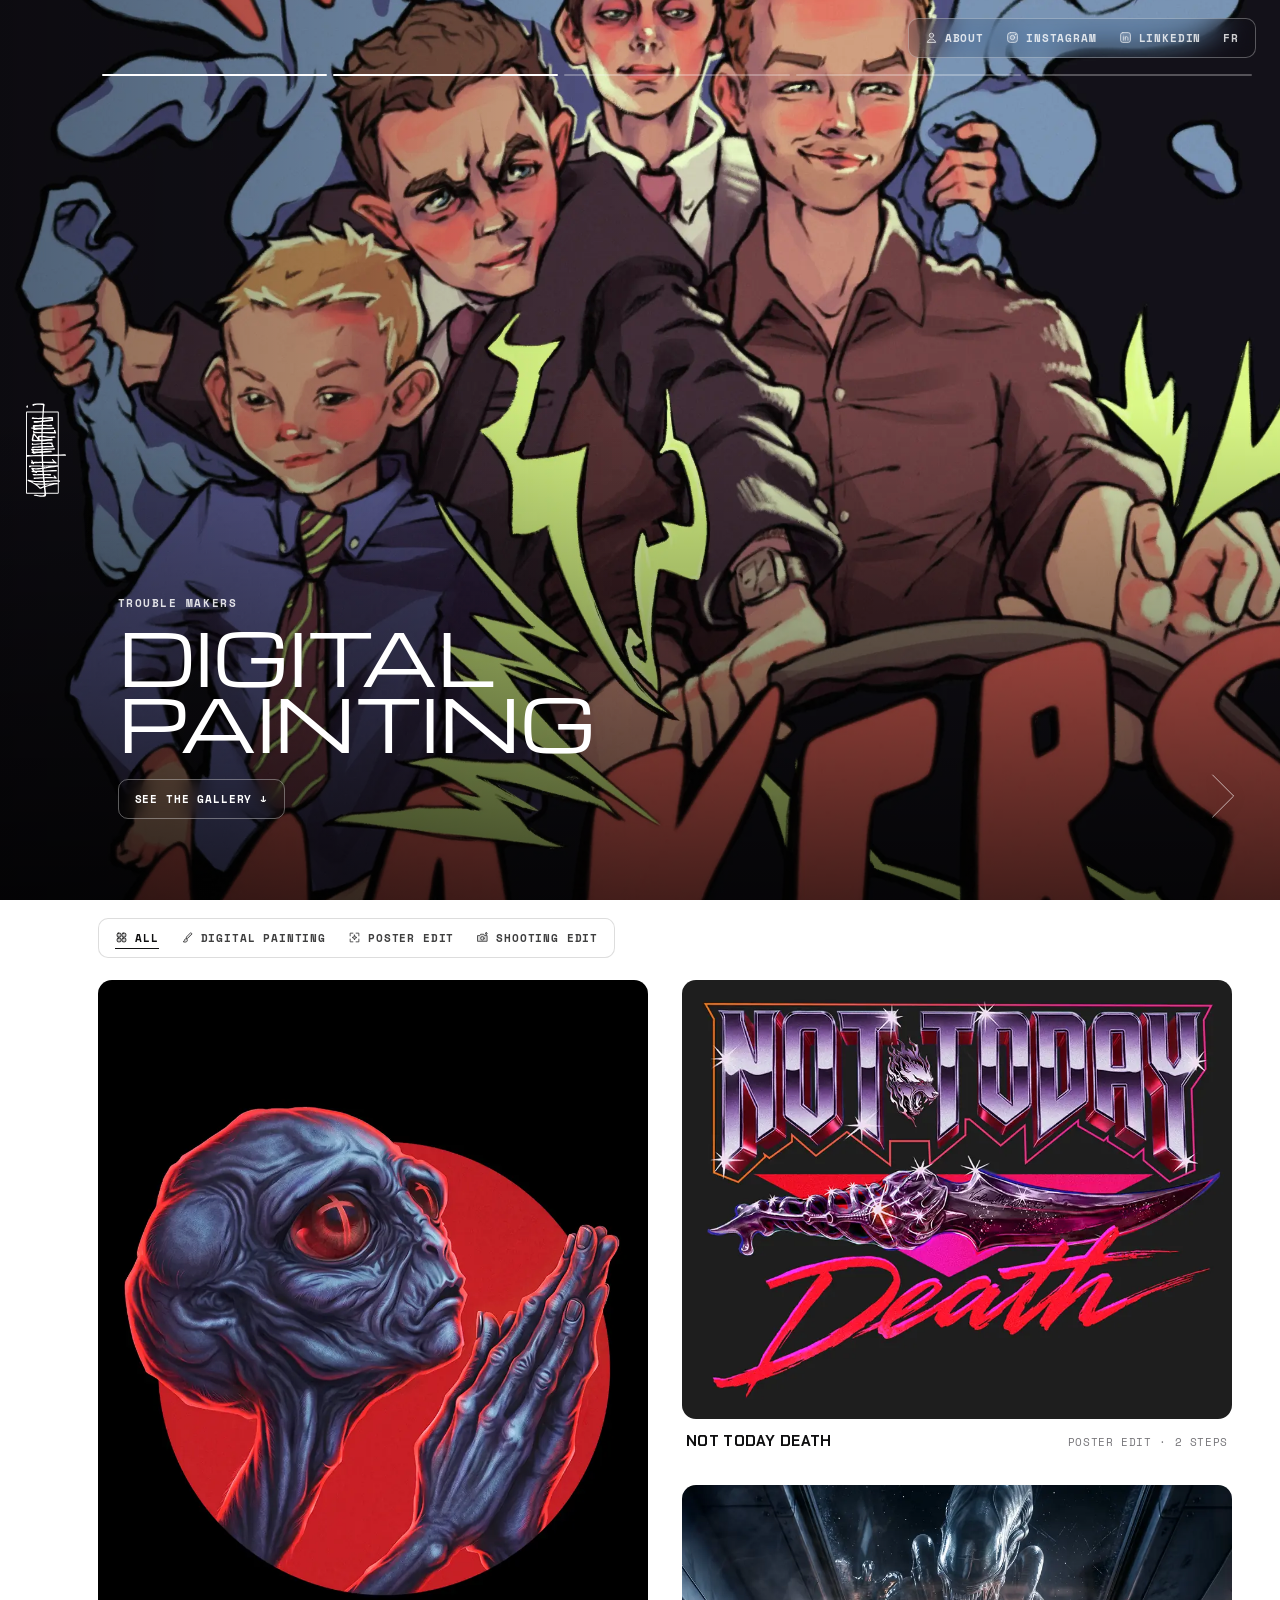
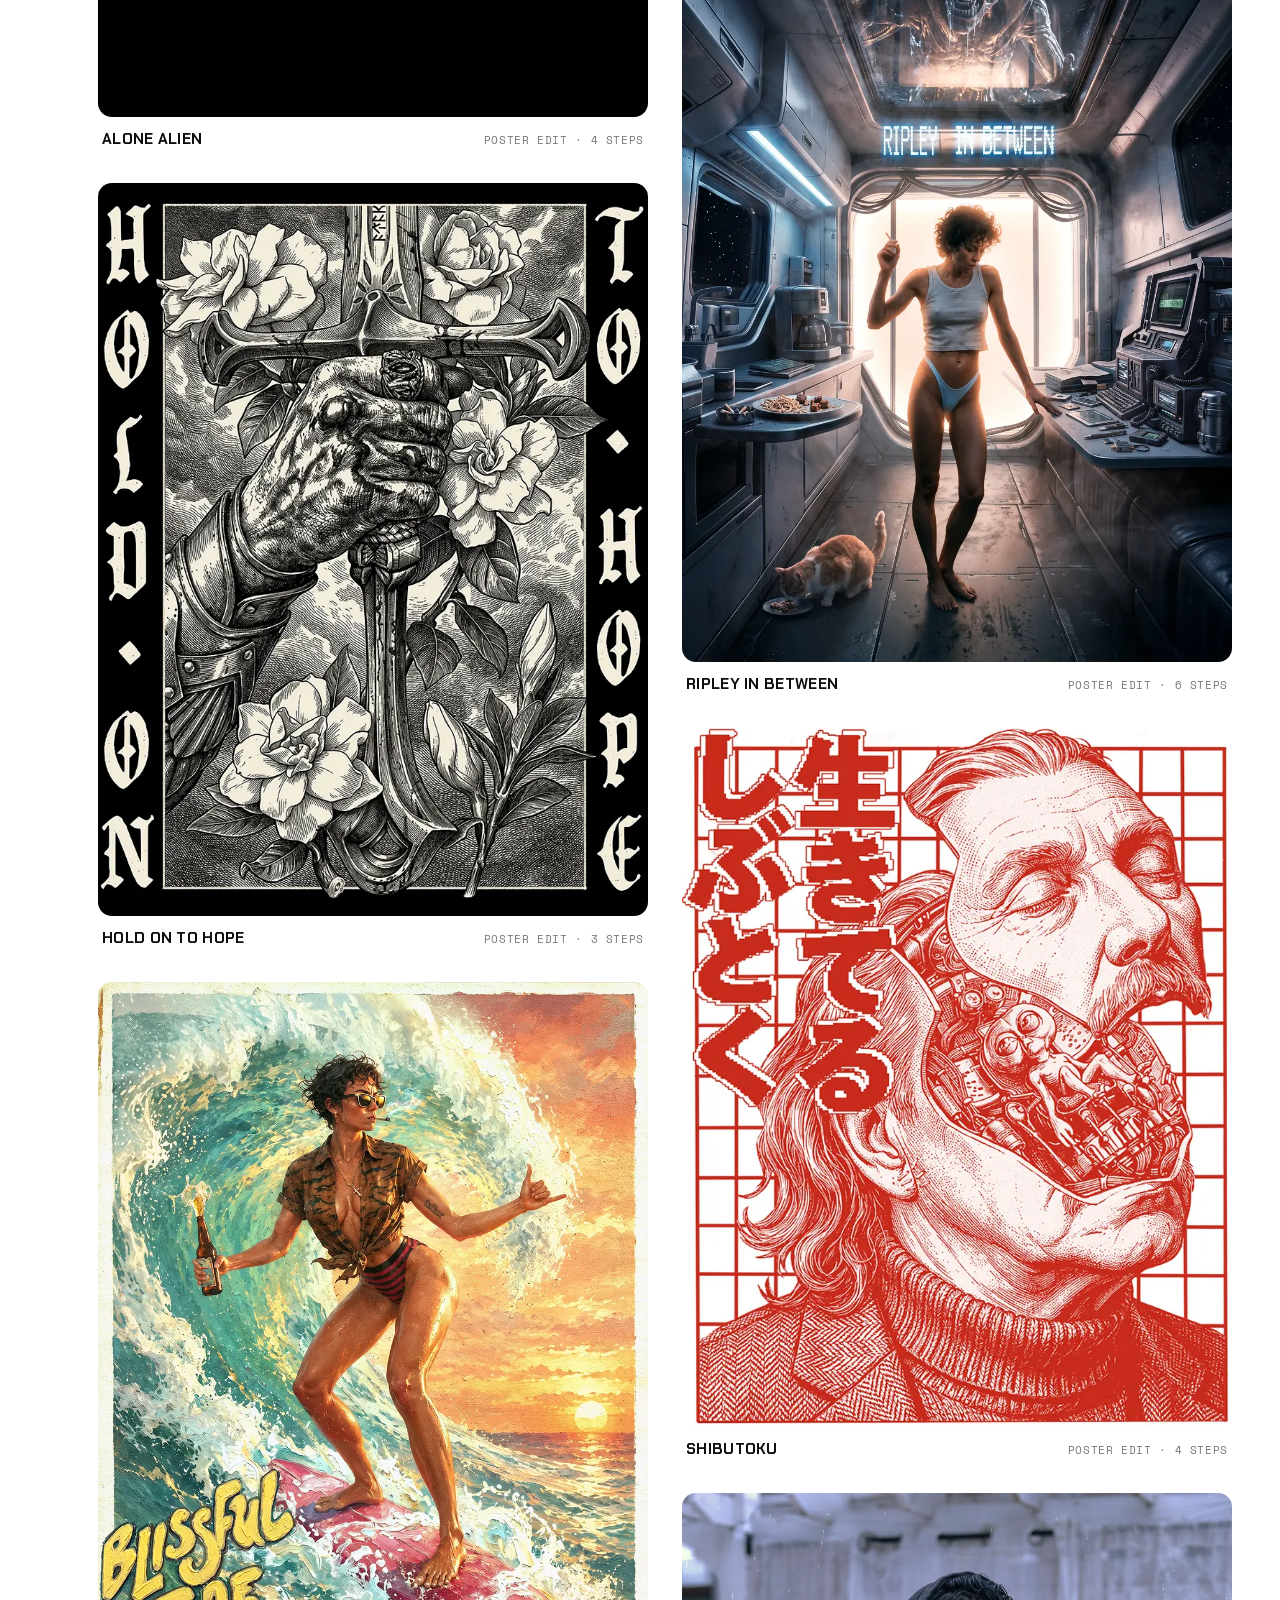
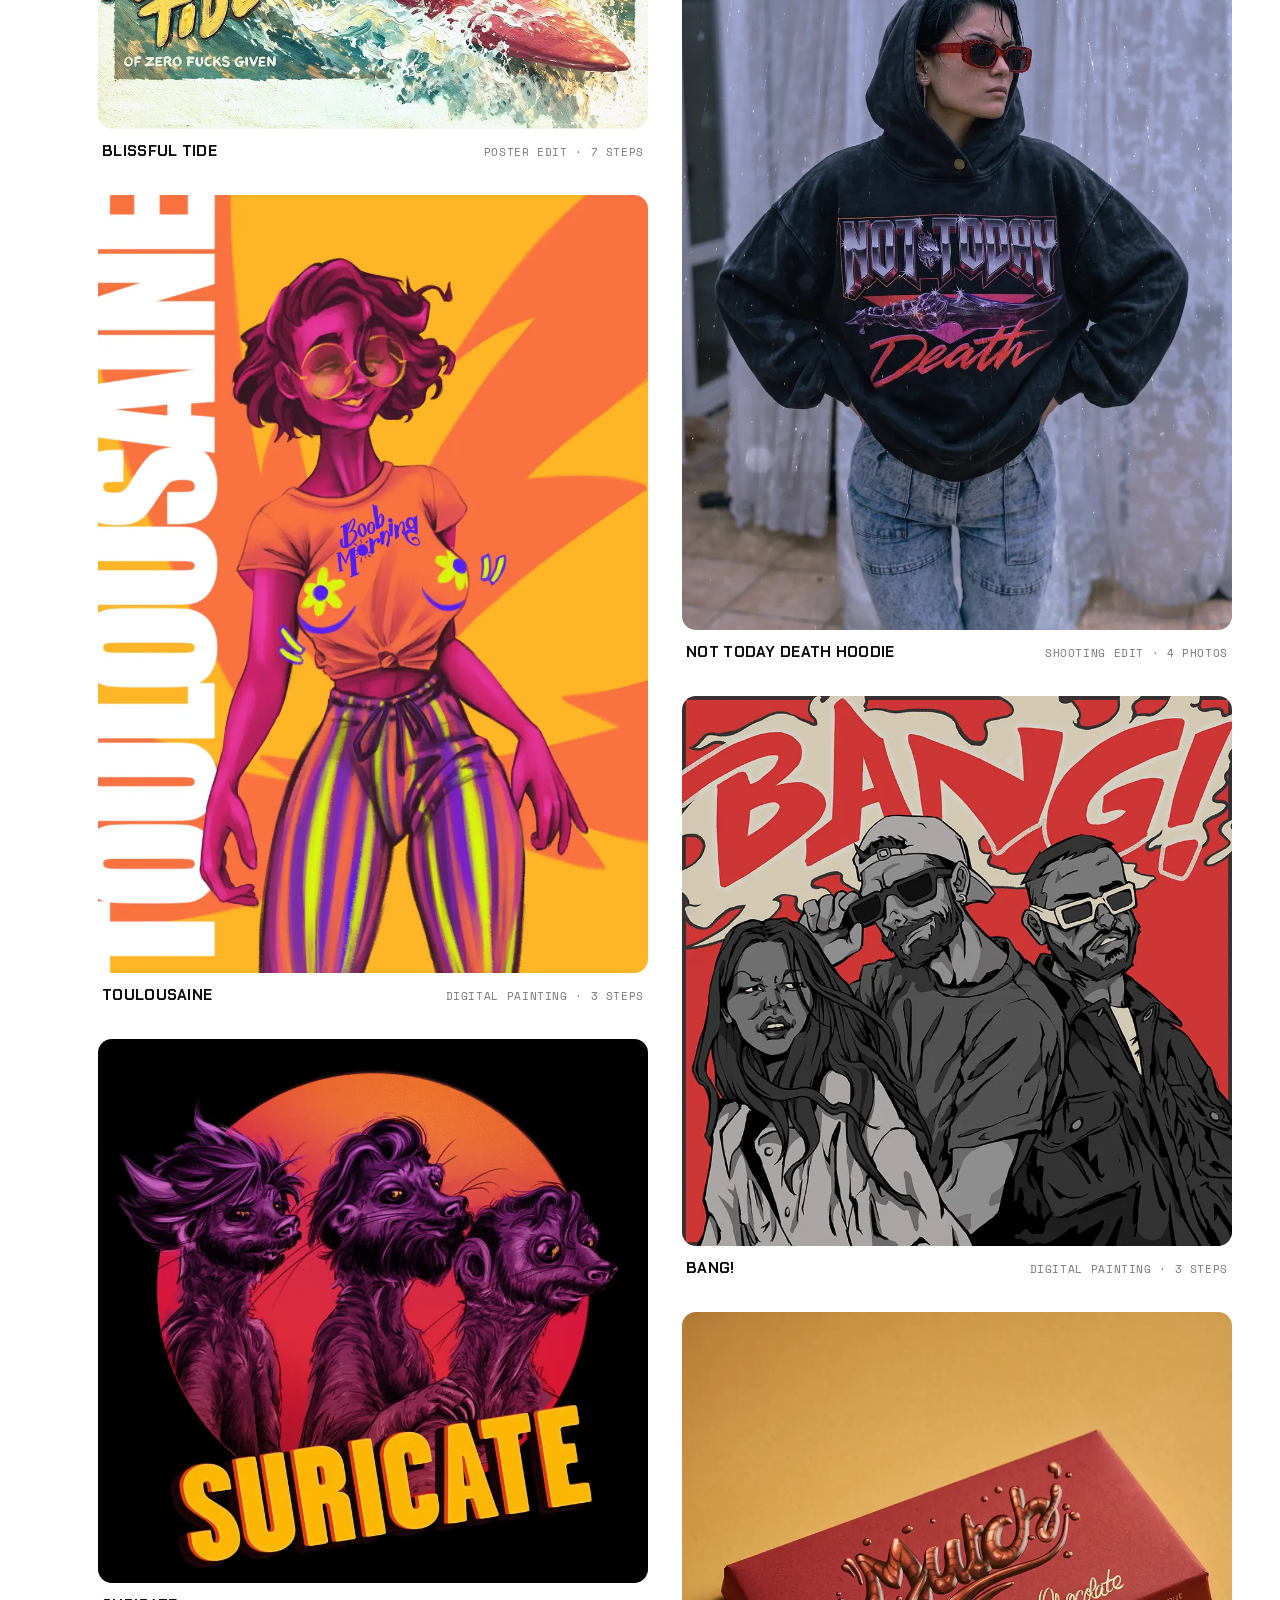
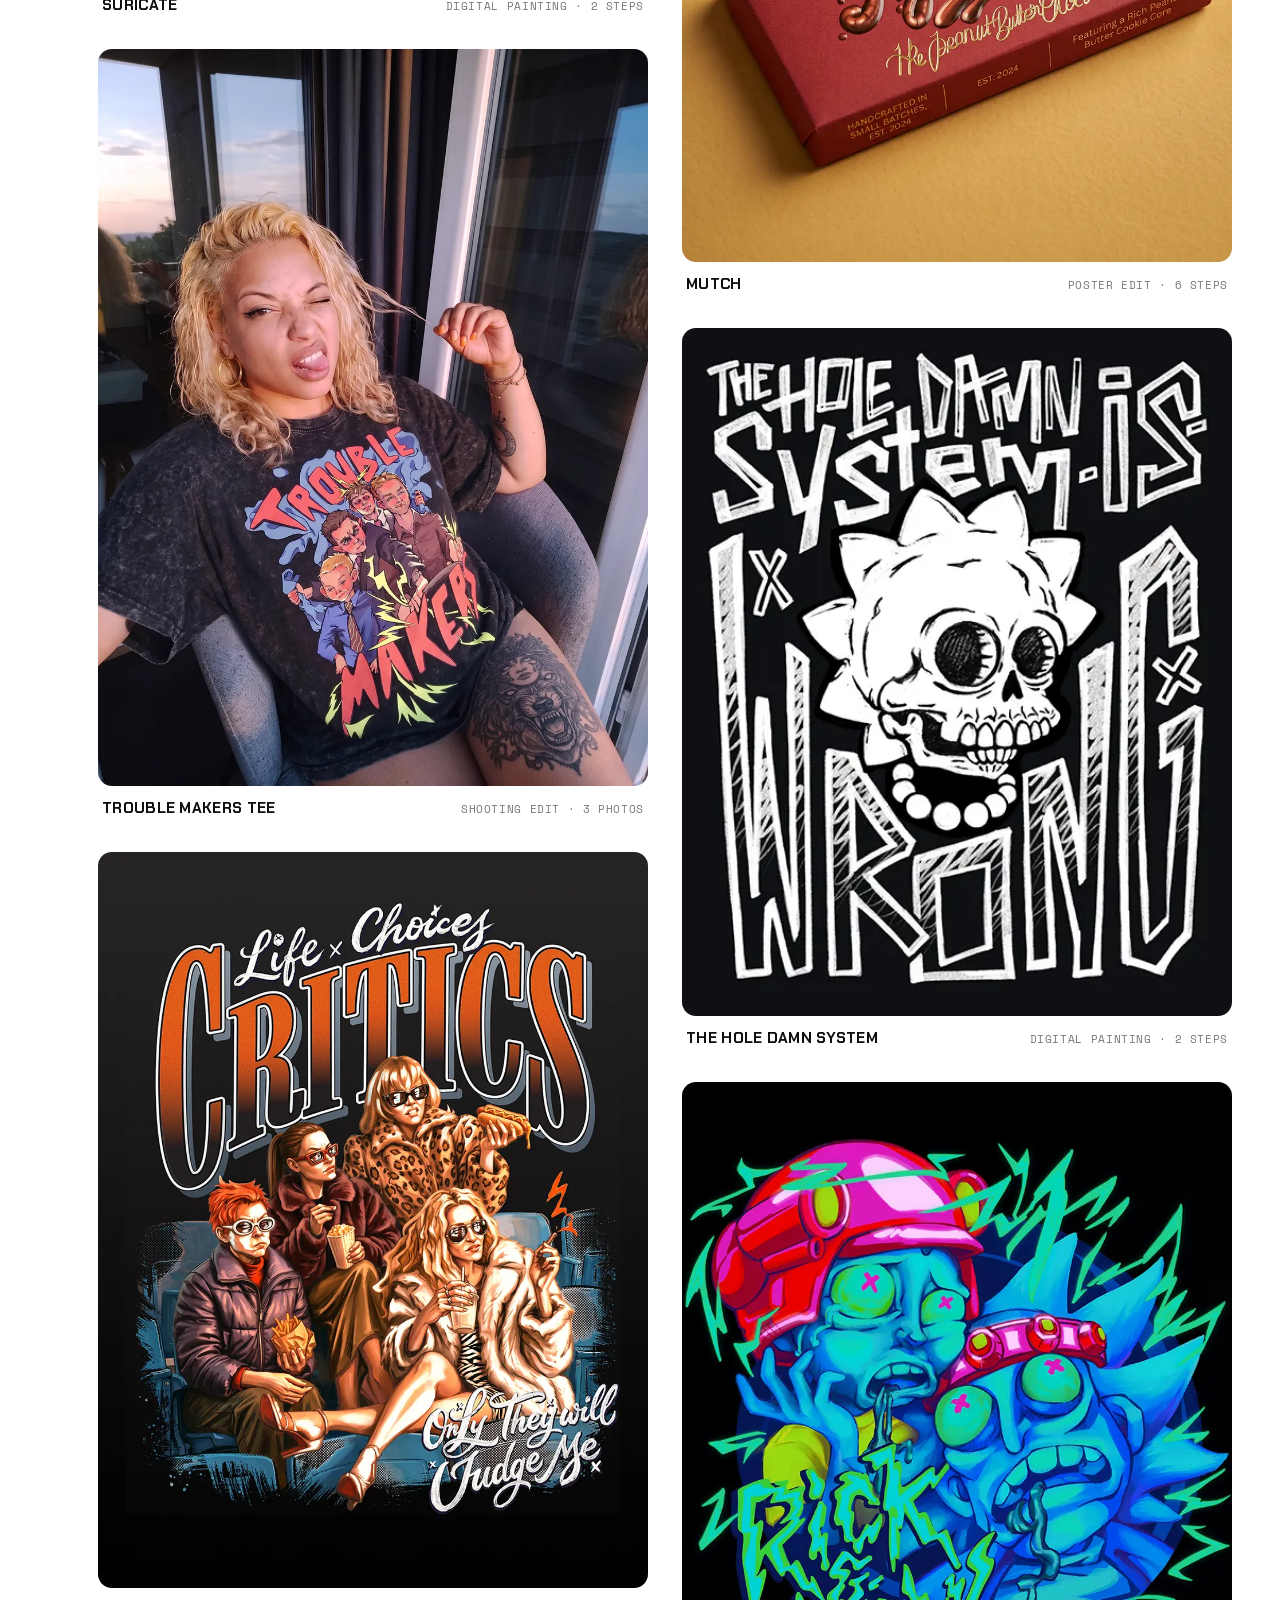
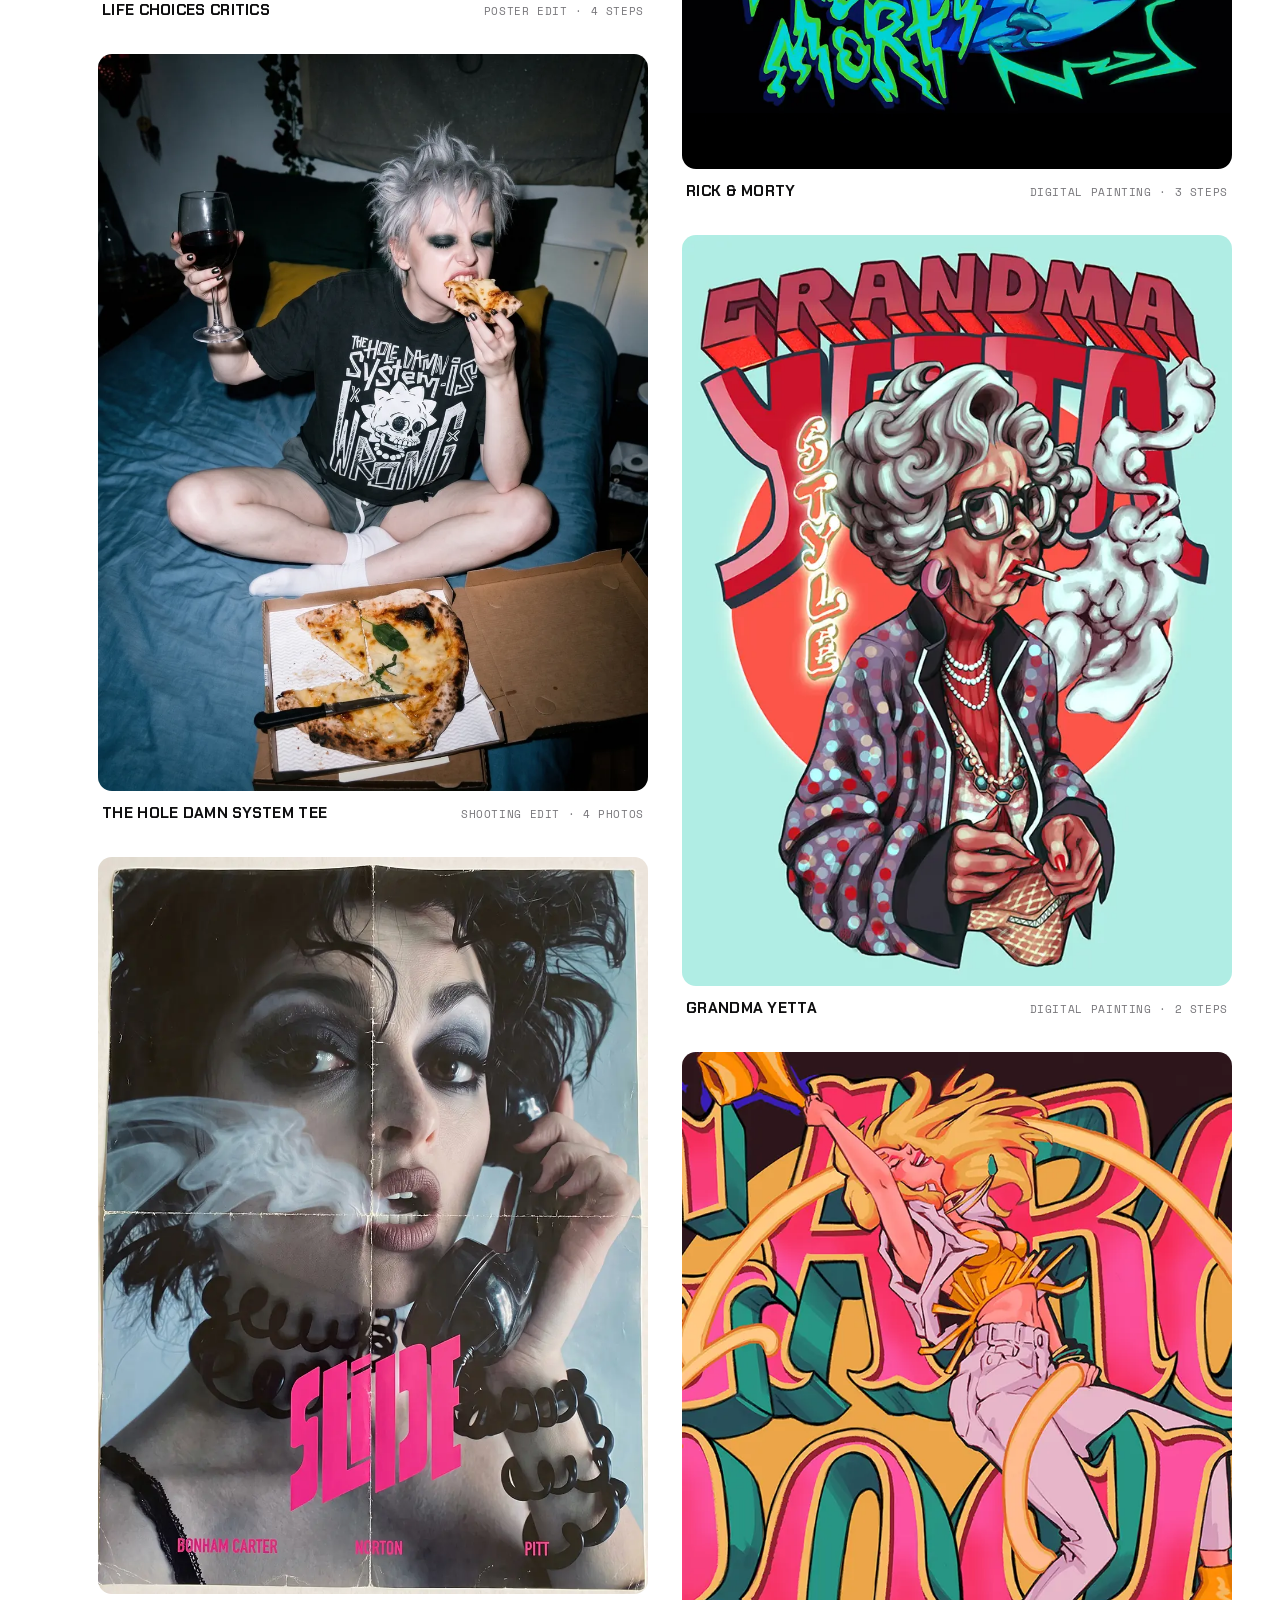
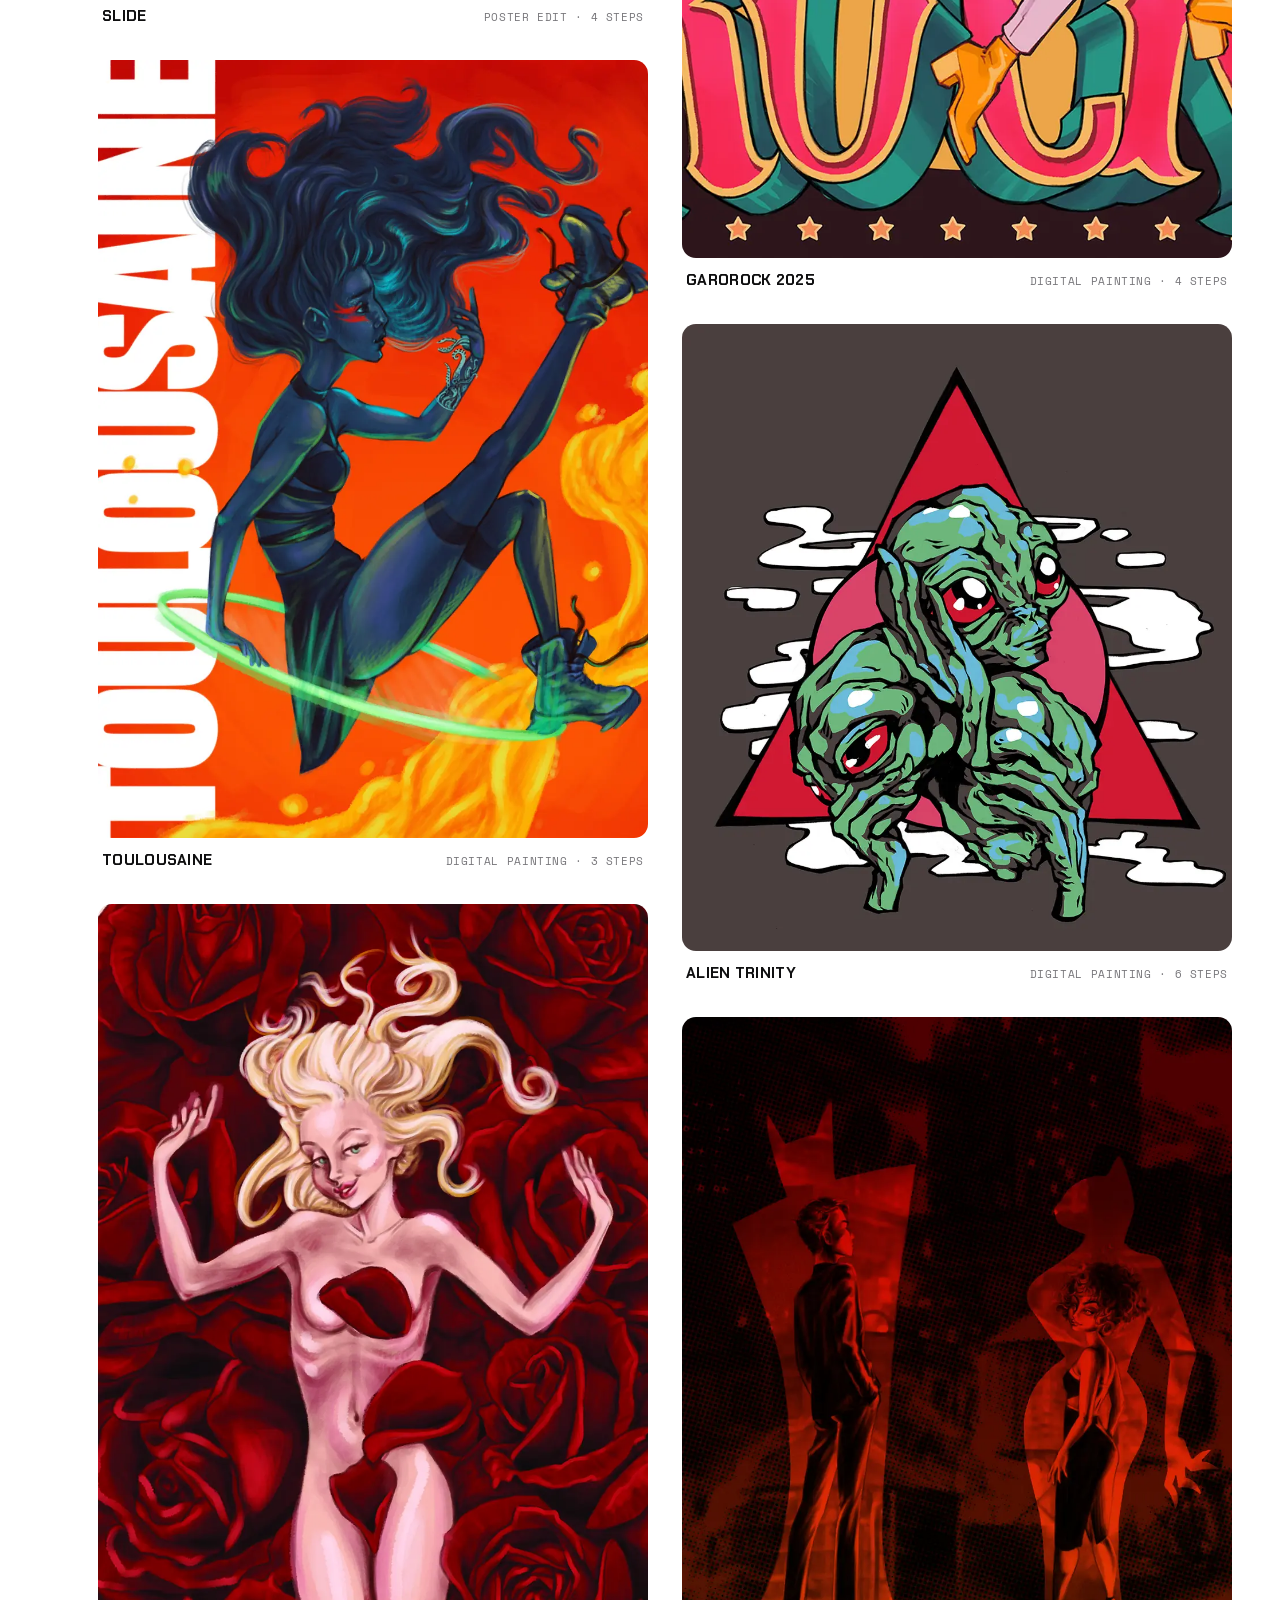
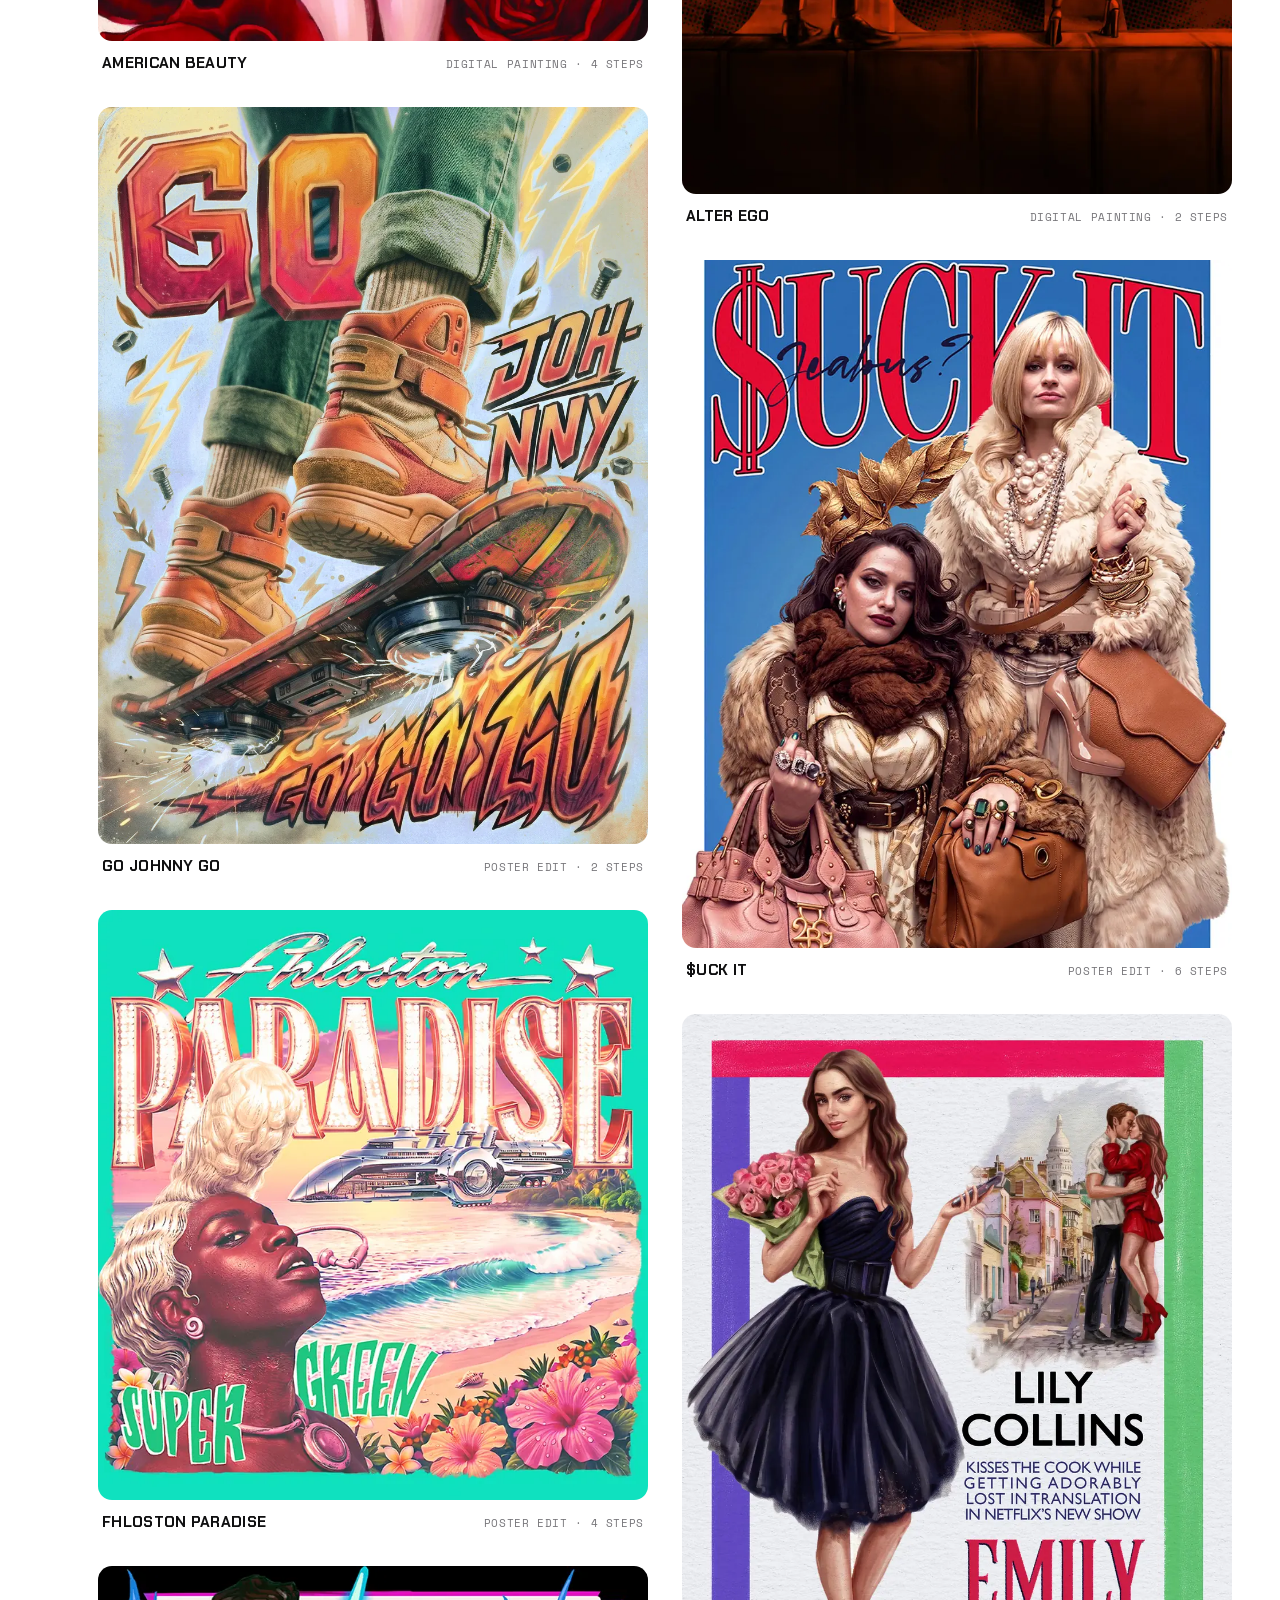
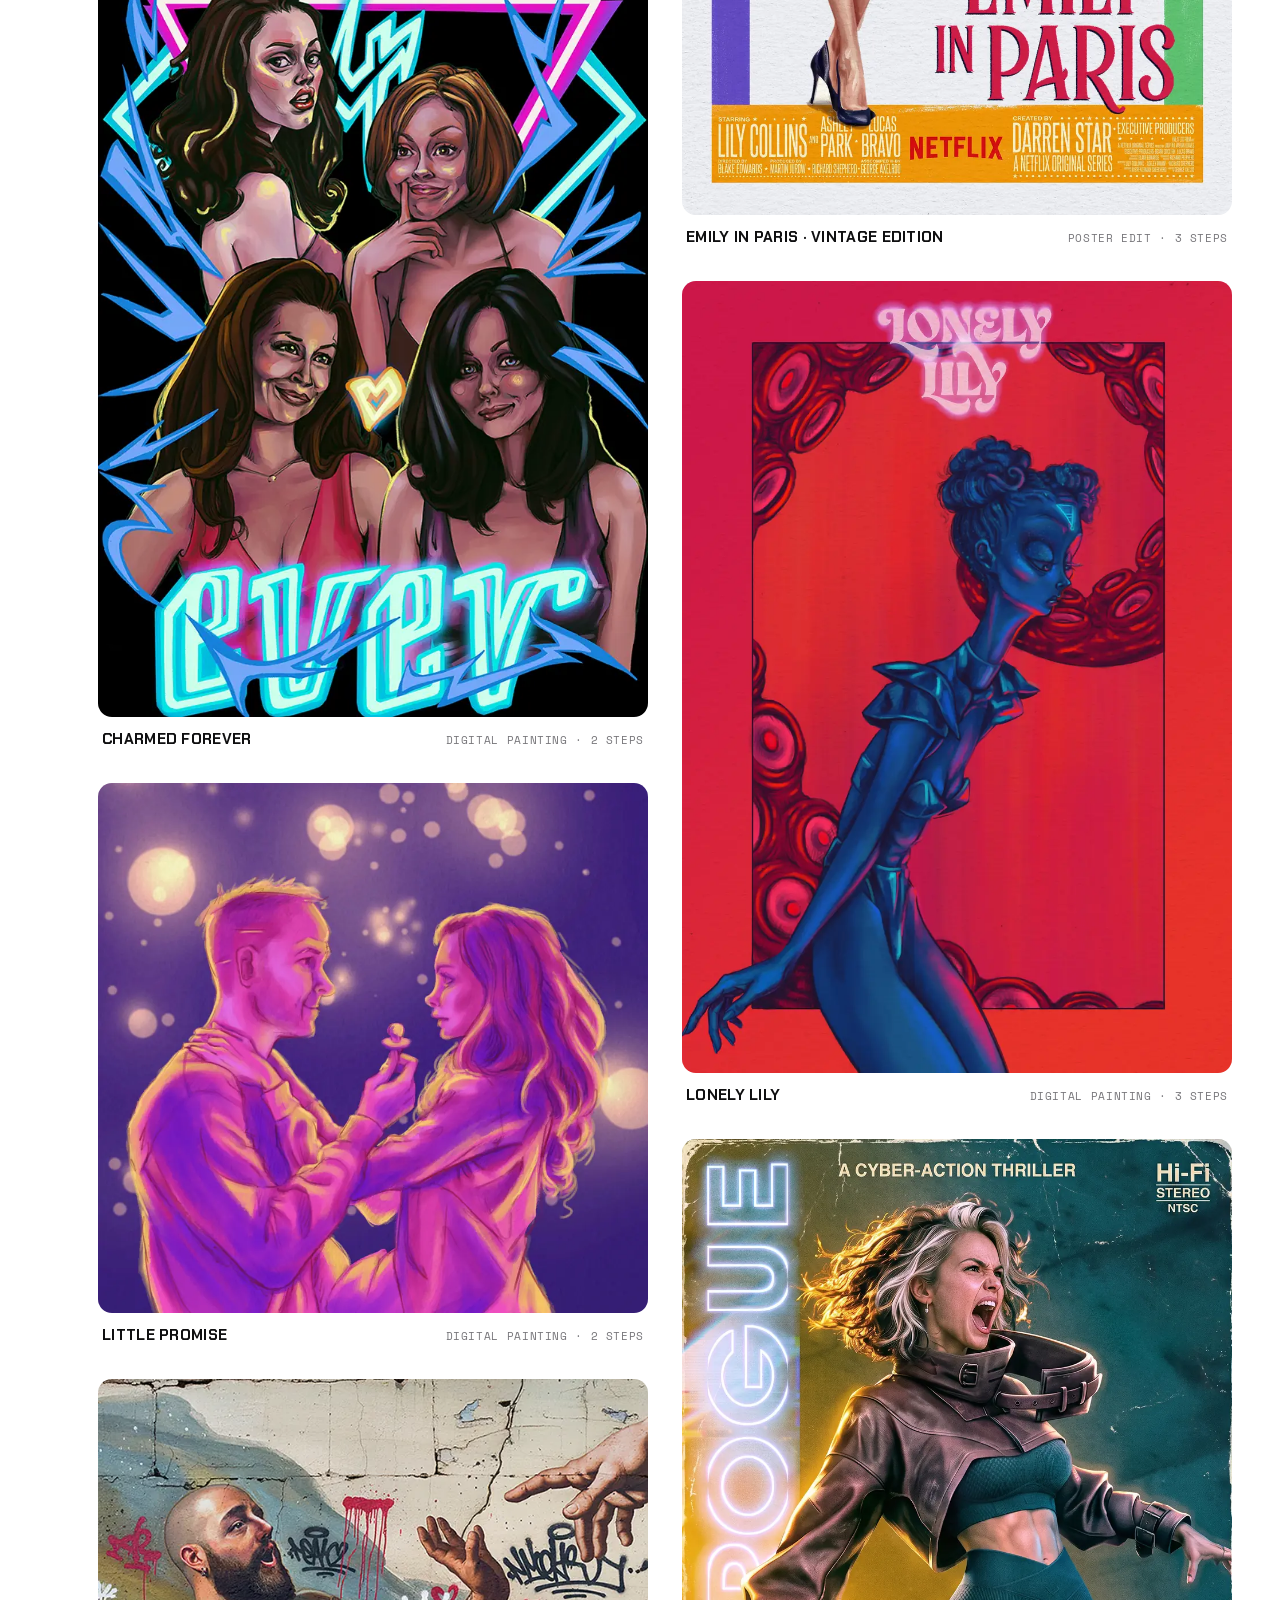
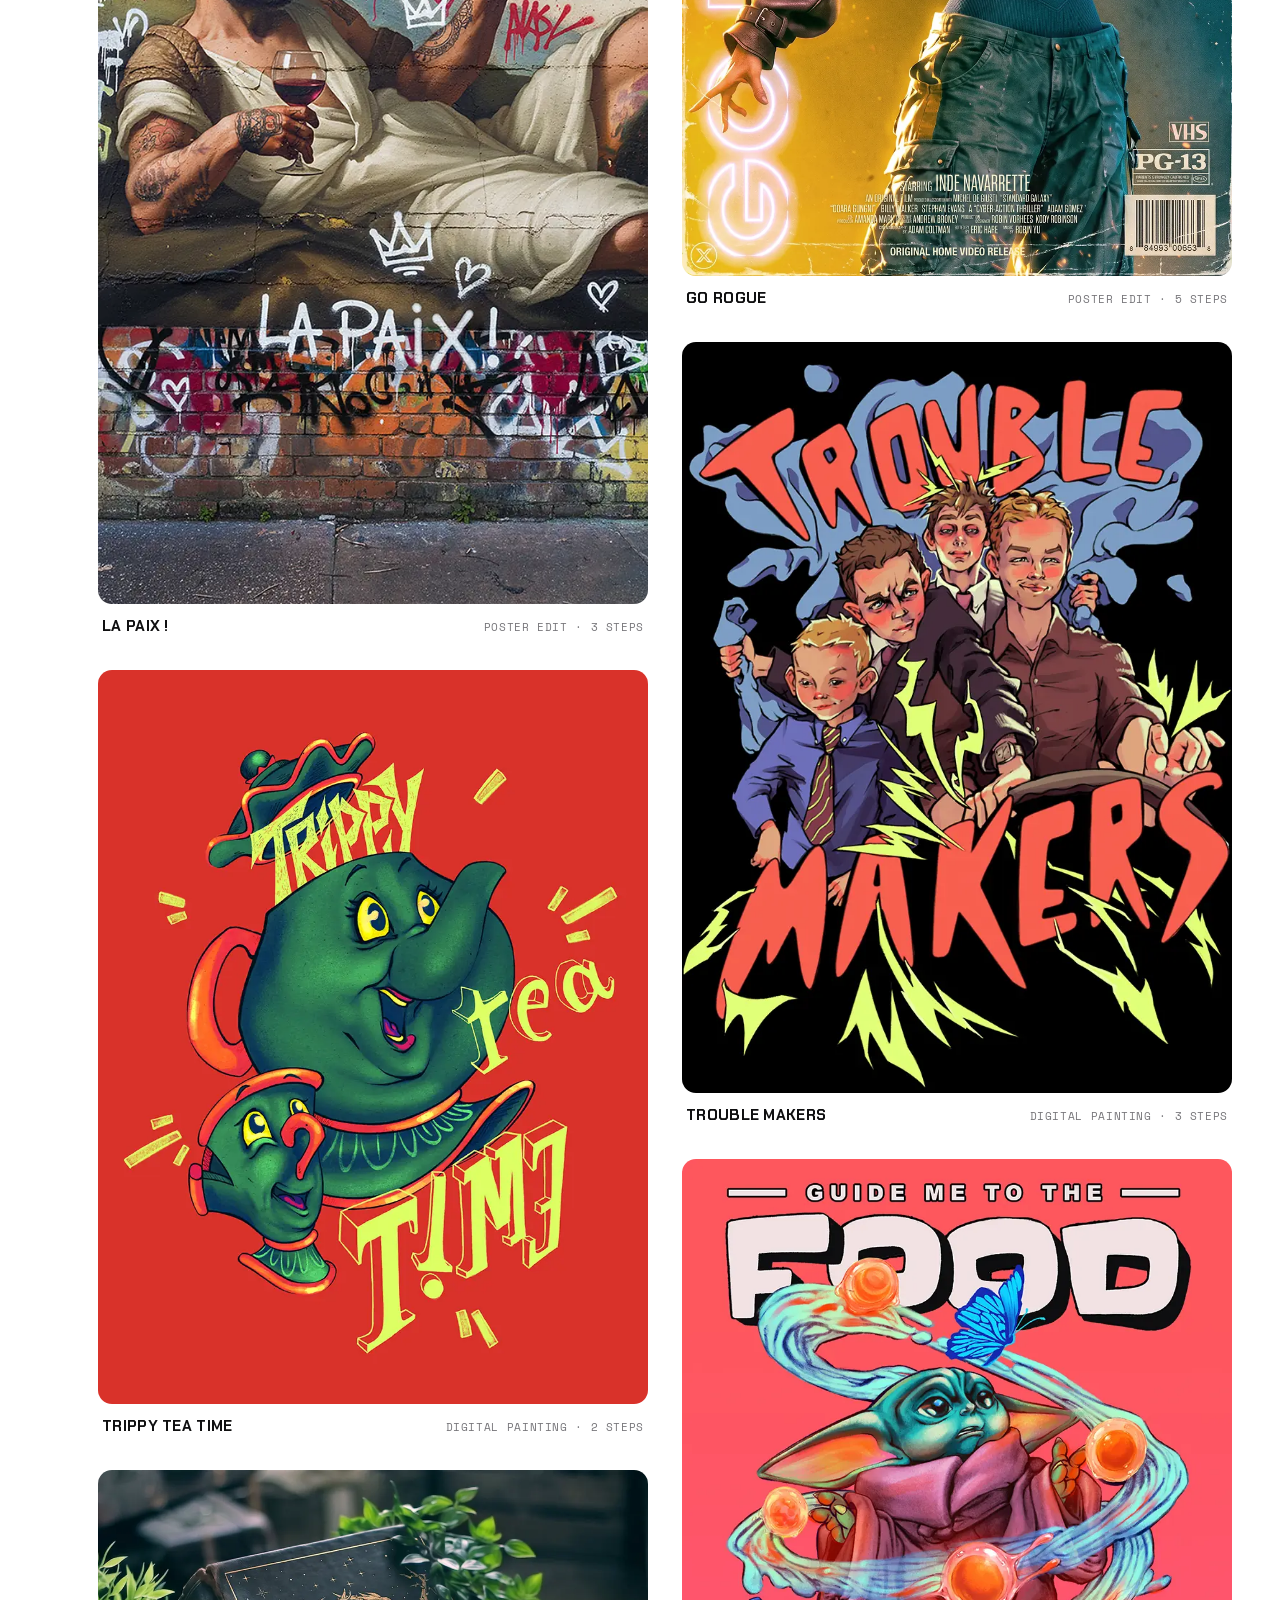
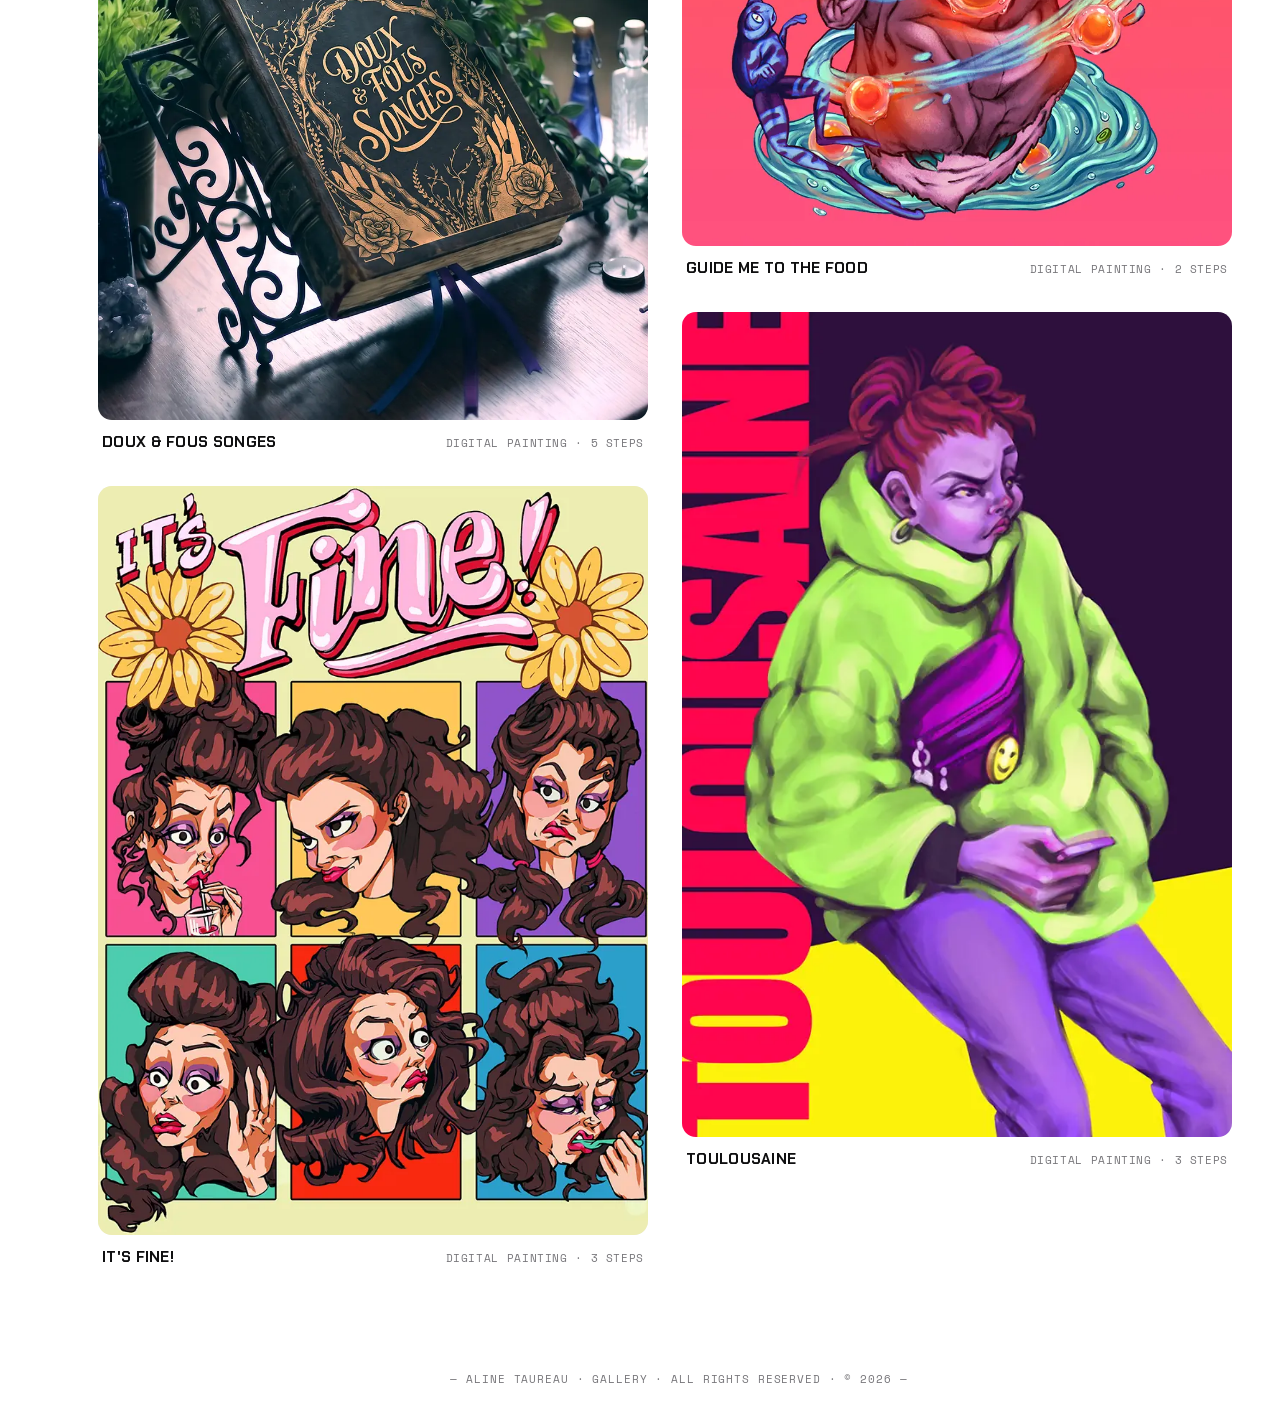
==== en/index.html @ 622c08ca "Favicon Lisa + lien LinkedIn (EN)" ====
<!doctype html>
<html lang="en">
<head>
<meta charset="utf-8">
<script async src="https://www.googletagmanager.com/gtag/js?id=G-61VN6WC6R4"></script>
<script>window.dataLayer = window.dataLayer || []; function gtag(){dataLayer.push(arguments);} gtag('js', new Date()); gtag('config', 'G-61VN6WC6R4');</script>
<meta name="viewport" content="width=device-width, initial-scale=1">
<title>Aline Taureau · Gallery</title>
<meta name="description" content="Aline Taureau, Visual Hacker: illustrator, poster artist and art director based in Toulouse, France. Digital painting, AI posters hand-retouched, from sketch to print-ready file.">
<meta property="og:title" content="Aline Taureau · Gallery"><meta property="og:description" content="Illustrator, poster artist, art director. From sketch to final visual."><meta property="og:image" content="https://alinetaureau.gallery/assets/preview.jpg">
<link rel="alternate" hreflang="fr" href="https://alinetaureau.gallery/"><link rel="alternate" hreflang="en" href="https://alinetaureau.gallery/en/">
<link rel="icon" href="/favicon.ico" sizes="48x48"><link rel="icon" type="image/png" sizes="192x192" href="/icon-192.png"><link rel="apple-touch-icon" href="/apple-touch-icon.png">
<link rel="preconnect" href="https://fonts.googleapis.com">
<link rel="preconnect" href="https://fonts.gstatic.com" crossorigin>
<link href="https://fonts.googleapis.com/css2?family=Anton&family=Archivo+Black&family=Bebas+Neue&family=Big+Shoulders+Display:wght@900&family=Bricolage+Grotesque:opsz,wght@12..96,800&family=Chakra+Petch:ital,wght@0,500;0,600;0,700;1,700&family=Michroma&family=Orbitron:wght@900&family=Rubik+Mono+One&family=Space+Mono:wght@400;700&family=Syne:wght@800&family=Unbounded:wght@800&display=swap" rel="stylesheet">
<style>
:root {
  --bg: #fff; --ink: #0f0f10; --mut: #77767a;
  --red: #e5141e; --royal: #2142e8; --turq: #12c9c0;
  --lane: 92px; --gap: 34px; --r: 14px;
  --mono: 'Space Mono', 'Liberation Mono', ui-monospace, Menlo, monospace;
  --tech: 'Chakra Petch', 'Space Mono', 'Arial Narrow', sans-serif;
}
* { box-sizing: border-box; margin: 0; padding: 0; }
html { background: var(--bg); scroll-behavior: smooth; }
body { background: var(--bg); color: var(--ink); font-family: var(--mono); overflow-x: hidden; -webkit-font-smoothing: antialiased; }
a { color: inherit; text-decoration: none; }
button { font: inherit; color: inherit; background: none; border: 0; cursor: pointer; }
img { display: block; }
:focus-visible { outline: 2px solid var(--royal); outline-offset: 3px; }

/* ---------- barres de menu : même DA en haut et pour les sections ---------- */
.bar { display: flex; align-items: center; gap: 22px; height: 40px; padding: 0 16px; border-radius: 10px;
  border: 1px solid rgba(15,15,16,.14); background: rgba(255,255,255,.24);
  backdrop-filter: blur(14px) saturate(1.4); -webkit-backdrop-filter: blur(14px) saturate(1.4); transition: border-color .3s, color .3s; }
.on-dark .bar { border-color: rgba(255,255,255,.3); background: rgba(10,10,12,.12); color: #fff; }
.mi { display: inline-flex; align-items: center; gap: 7px; height: 100%; font: 700 10.5px/1 var(--mono); letter-spacing: .08em; text-transform: uppercase; white-space: nowrap; opacity: .62; transition: opacity .2s; position: relative; }
.mi:hover, .mi[aria-pressed="true"] { opacity: 1; }
.mi { opacity: .8; }
.mi[aria-pressed="true"]::after { content: ""; position: absolute; left: 0; right: 0; bottom: 8px; height: 1px; background: currentColor; }
.ico { display: inline-grid; place-items: center; flex: none; width: 13px; height: 13px; margin-top: -1px; }
.ico svg { width: 13px; height: 13px; display: block; }
/* glitch des icônes : couleurs uniquement, tant qu'on survole */
.mi:hover .ico, .mi:focus-visible .ico { animation: glc .36s steps(1) infinite; }
@keyframes glc {
  0%   { filter: drop-shadow(-2px 0 var(--red)) drop-shadow(2px 0 var(--royal)); }
  25%  { filter: drop-shadow(2px 0 var(--turq)) drop-shadow(-2px 1px var(--red)); }
  50%  { filter: drop-shadow(-2px -1px var(--royal)) drop-shadow(2px 0 var(--turq)); }
  75%  { filter: drop-shadow(2px 1px var(--red)) drop-shadow(-1px 0 var(--turq)); }
}
.util { position: fixed; top: 18px; right: 24px; z-index: 60; }
.secnav { position: sticky; top: 18px; z-index: 55; height: 40px; margin: 18px 0 22px; padding-left: calc(var(--lane) + 6px); width: max-content; }

/* ---------- signature : toujours à gauche, au même endroit ---------- */
.sig { position: fixed; left: 0; top: 50%; width: var(--lane); transform: translateY(-50%); z-index: 70; display: grid; place-items: center; }
.sig a { display: block; position: relative; padding: 10px; }
.sig svg.logo { width: 40px; height: auto; display: block; transition: transform .5s cubic-bezier(.2,.8,.2,1), filter .5s; }
.sig svg.logo path { fill: var(--ink); transition: fill .35s; }
.sig.on-dark svg.logo path { fill: #fff; }
/* survol : la signature se soulève, se dédouble en rouge / bleu roi / turquoise, puis se pose */
.sig a:hover svg.logo, .sig a:focus-visible svg.logo { transform: translateX(3px) scale(1.07); animation: sigGl .5s steps(1) 1 forwards; }
@keyframes sigGl {
  0%   { filter: drop-shadow(-3px 0 var(--red)) drop-shadow(3px 0 var(--royal)); }
  20%  { filter: drop-shadow(3px 1px var(--turq)) drop-shadow(-3px 0 var(--red)); }
  40%  { filter: drop-shadow(-2px -1px var(--royal)) drop-shadow(2px 0 var(--turq)); }
  60%  { filter: drop-shadow(2px 0 var(--red)) drop-shadow(-2px 0 var(--royal)); }
  100% { filter: drop-shadow(-1.5px 0 var(--red)) drop-shadow(1.5px 0 var(--turq)); }
}
/* au repos, un micro-scintillement toutes les 9 s rappelle qu'elle est vivante */
.sig.pulse a:not(:hover) svg.logo, .util.pulse .mi .ico { animation: glc .36s steps(1) 2; }
@keyframes sigIdle { 0%, 3.2%, 100% { filter: none; } 1% { filter: drop-shadow(-2px 0 var(--red)) drop-shadow(2px 0 var(--royal)); } 2% { filter: drop-shadow(2px 0 var(--turq)); } }
/* trait fin qui pousse le long de la signature */
.sig a::after { content: ""; position: absolute; right: -2px; top: 50%; width: 1px; height: 0; background: currentColor; transform: translateY(-50%); transition: height .5s cubic-bezier(.2,.8,.2,1); color: var(--ink); }
.sig.on-dark a::after { color: #fff; }
.sig a::after { display: none; }

/* ---------- home : diaporama plein cadre ---------- */
.hero { position: relative; height: 100vh; height: 100svh; min-height: 520px; overflow: hidden; background: #0d0d0e; color: #fff; }
.slide { position: absolute; inset: 0; opacity: 0; visibility: hidden; transition: opacity .9s ease, visibility 0s .9s; }
.slide.on { opacity: 1; visibility: visible; transition: opacity .9s ease; z-index: 1; }
.slide img.full { position: absolute; inset: 0; width: 100%; height: 100%; object-fit: cover; transform: scale(1.02); transition: transform 7s linear; }
.slide.on img.full { transform: scale(1.09); }
.slide::after { content: ""; position: absolute; inset: 0; background: linear-gradient(transparent 45%, rgba(0,0,0,.7)), linear-gradient(90deg, rgba(0,0,0,.35), transparent 50%); }
.slide .txt { position: absolute; z-index: 2; left: calc(var(--lane) + 2vw); bottom: 9vh; }
.kick { font: 700 11px var(--mono); letter-spacing: .14em; text-transform: uppercase; opacity: .85; }
.big { font-family: 'Michroma', 'Arial Narrow', sans-serif; font-weight: 400; font-size: clamp(30px, 5.6vw, 94px); line-height: .92; letter-spacing: -.02em; text-transform: uppercase; margin-top: 12px; }
.fontbar { position: fixed; left: 50%; bottom: 14px; transform: translateX(-50%); z-index: 90; display: flex; gap: 3px; align-items: center; padding: 5px; border-radius: 10px; background: #111; color: #fff; font: 700 10.5px var(--mono); max-width: calc(100vw - 20px); overflow-x: auto; box-shadow: 0 8px 30px rgba(0,0,0,.3); }
.fontbar em { font-style: normal; opacity: .6; padding: 0 6px; white-space: nowrap; }
.fontbar button { padding: 7px 9px; border-radius: 6px; white-space: nowrap; color: #fff; }
.fontbar button[aria-pressed="true"] { background: #fff; color: #111; }
.about.open ~ .fontbar { display: none; }
.cta { display: inline-flex; align-items: center; gap: 10px; margin-top: 24px; height: 40px; padding: 0 16px; border-radius: 10px; font: 700 10.5px var(--mono); letter-spacing: .08em; text-transform: uppercase; border: 1px solid rgba(255,255,255,.35); backdrop-filter: blur(9px); -webkit-backdrop-filter: blur(9px); transition: gap .25s; }
.cta:hover { gap: 16px; }
.next { position: absolute; z-index: 5; right: 2vw; bottom: 8vh; transform: none; width: 64px; height: 64px; display: grid; place-items: center; color: #fff; filter: drop-shadow(0 2px 10px rgba(0,0,0,.45)); transition: transform .25s; }
.next:hover { transform: translateX(5px); }
.next { transition: transform .25s; }
.next svg { width: 56px; height: 56px; }
.bars { position: absolute; z-index: 5; left: calc(var(--lane) + 10px); right: 28px; top: 74px; display: flex; gap: 6px; }
.bars i { flex: 1; height: 2px; background: rgba(255,255,255,.28); overflow: hidden; border-radius: 2px; }
.bars i b { display: block; height: 100%; width: 0; background: #fff; }
.bars i.done b { width: 100%; }
.bars i.run b { animation: bar 6s linear forwards; }
.hero.paused .bars i.run b { animation-play-state: paused; }
@keyframes bar { to { width: 100%; } }

/* ---------- galerie : images entières, 2 colonnes (3 sur très grand écran) ---------- */
main { padding: 0 48px 40px calc(var(--lane) + 6px); }
.grid { display: flex; gap: var(--gap); align-items: flex-start; }
.grid .col { flex: 1 1 0; min-width: 0; display: flex; flex-direction: column; }
.tile { margin-bottom: var(--gap); }
.tile.hidden { display: none; }
.frame { position: relative; overflow: hidden; border-radius: var(--r); background: #f1f1f2; isolation: isolate; }
.frame > img.main { width: 100%; height: auto; }
.frame .step { position: absolute; inset: 0; z-index: 2; opacity: 0; transition: opacity .35s; }
.frame .step.on { opacity: 1; }
.frame .step .blur { position: absolute; inset: -10%; background-size: cover; background-position: center; filter: blur(30px) saturate(1.2); transform: scale(1.1); }
.frame .step img { position: absolute; inset: 0; width: 100%; height: 100%; object-fit: contain; }
.frame .shade { position: absolute; z-index: 3; left: 0; right: 0; bottom: 0; height: 150px; background: linear-gradient(transparent, rgba(0,0,0,.42)); opacity: 0; transition: opacity .3s; pointer-events: none; }
.frame .nav { position: absolute; z-index: 4; bottom: 6px; width: 132px; height: 132px; display: grid; place-items: center; color: #fff; filter: drop-shadow(0 1px 6px rgba(0,0,0,.5)); opacity: 0; transition: opacity .25s, transform .25s; }
.frame .nav svg { width: 132px; height: 132px; }
.frame .nav.p { left: -18px; } .frame .nav.n { right: -18px; }
.frame .nav.p:hover { transform: translateX(-3px); } .frame .nav.n:hover { transform: translateX(3px); }
.frame .lab { position: absolute; z-index: 4; left: 100px; right: 100px; bottom: 67px; text-align: center; font: 700 10px/1 var(--mono); letter-spacing: .08em; text-transform: uppercase; color: #fff; text-shadow: 0 1px 6px rgba(0,0,0,.6); opacity: 0; transition: opacity .3s; white-space: nowrap; overflow: hidden; text-overflow: ellipsis; }
.tile.proj:hover .nav, .tile.proj:hover .lab, .tile.proj:hover .shade, .tile.proj.walked .lab, .tile.proj.walked .shade, .tile.proj.walked .nav { opacity: 1; }
.cap { display: flex; justify-content: space-between; align-items: baseline; gap: 12px; padding: 12px 4px 0; }
.cap b { font: 700 15px var(--tech); text-transform: uppercase; letter-spacing: .02em; }
.cap span { font: 400 10.5px var(--mono); letter-spacing: .06em; text-transform: uppercase; color: var(--mut); white-space: nowrap; }
.tile.vid .frame img { width: 100%; height: auto; }

footer { padding: 30px 20px 40px calc(var(--lane) + 6px); text-align: center; font: 400 11px var(--mono); letter-spacing: .08em; text-transform: uppercase; color: var(--mut); }

/* ---------- multipass (clic sur la signature) ---------- */
.about { position: fixed; inset: 0; z-index: 80; display: none; place-items: center; background: rgba(240,240,242,.55); backdrop-filter: blur(12px); -webkit-backdrop-filter: blur(12px); }
.about.open { display: grid; animation: abIn .35s ease; }
@keyframes abIn { from { opacity: 0; } to { opacity: 1; } }
.about .mp { --w: min(560px, calc(100vw - 40px)); animation: mpIn .6s cubic-bezier(.2,.8,.2,1); }
@keyframes mpIn { from { transform: translateY(24px) rotate(-4deg) scale(.94); opacity: 0; } to { transform: none; opacity: 1; } }
.about .x { position: absolute; top: 20px; right: 20px; width: 42px; height: 42px; border-radius: 50%; background: var(--ink); color: #fff; font-size: 16px; }
.about .mphint { position: absolute; left: 0; right: 0; bottom: 24px; text-align: center; font: 700 10px var(--mono); letter-spacing: .1em; text-transform: uppercase; color: var(--mut); }
/* ---------- tablette ---------- */
.sec .short { display: none; }
@media (max-width: 1100px) { .sec .long { display: none; } .sec .short { display: inline; } }
/* ---------- téléphone ---------- */
@media (max-width: 699px) {
  :root { --lane: 0px; --gap: 22px; --r: 12px; }
  .sig { width: 60px; } .sig svg.logo { width: 40px; } .sig a { padding: 6px; } .sig a::after { display: none; }
  .frame .nav { width: 84px; height: 84px; } .frame .nav svg { width: 84px; height: 84px; } .frame .nav.p { left: -5px; } .frame .nav.n { right: -5px; } .frame .lab { left: 70px; right: 70px; bottom: 44px; }
  .slide .txt { left: 64px; } .bars { left: 64px; } .sig .tip { display: none; }
  .util { top: 10px; right: 10px; } .util .bar { gap: 12px; padding: 0 10px; } .util .mi .lbl { display: none; }
  .secnav { top: 10px; margin: 12px 0 16px; padding-left: 14px; }
  .secnav .bar { gap: 10px; padding: 0 8px; } .secnav .mi { font-size: 9.5px; letter-spacing: .04em; gap: 5px; }
  .util .bar { gap: 10px !important; padding: 0 8px !important; } .util { right: 8px; }
  .hero { height: 86svh; } .bars { top: 60px; right: 14px; } .next { right: 4px; }
  .big { font-size: clamp(26px, 8.4vw, 40px); }
  main { padding: 0 14px 30px 14px; }
  .frame .nav, .frame .lab, .frame .shade { opacity: 1; }
}
@media (prefers-reduced-motion: reduce) { * { transition: none !important; animation: none !important; } }
</style>
<style>
.mp { --w: 420px; width: var(--w); aspect-ratio: 1.586; perspective: 1400px; cursor: pointer; font-size: calc(var(--w) * .0215); position: relative; }
.mp .in { position: absolute; inset: 0; transform-style: preserve-3d; transition: transform .8s cubic-bezier(.2,.8,.2,1); }
.mp.flip .in { transform: rotateY(180deg); }
.mp .f { position: absolute; inset: 0; backface-visibility: hidden; -webkit-backface-visibility: hidden; border-radius: 4.2%/6.7%; overflow: hidden; box-shadow: 0 18px 50px rgba(0,0,0,.28), 0 0 0 1px rgba(255,255,255,.06) inset; }
.mp .f.b { transform: rotateY(180deg); }
.mp .f::after { content: ""; position: absolute; inset: 0; pointer-events: none; background: linear-gradient(115deg, transparent 35%, rgba(255,255,255,.16) 45%, transparent 55%); background-size: 250% 100%; background-position: 120% 0; transition: background-position 1.1s ease; }
.mp:hover .f::after { background-position: -20% 0; }
.mp .turn { position: absolute; right: 4%; bottom: 5%; font: 700 .72em 'Space Mono', monospace; letter-spacing: .12em; text-transform: uppercase; opacity: .65; z-index: 3; }
.mp * { box-sizing: border-box; }
.mp .ph { background-size: cover; background-position: 50% 22%; }
.mp .nm { font: 400 1.75em/1.05 'Michroma', 'Arial Narrow', sans-serif; text-transform: uppercase; letter-spacing: -.01em; }
.mp .vh { font: 400 1.15em/1 'Michroma', sans-serif; text-transform: uppercase; letter-spacing: .04em; margin-top: .55em; display: inline-block; padding: .35em .5em .3em; background: linear-gradient(90deg, #e5141e, #2142e8 50%, #12c9c0); color: #fff; }
.mp .tt { font: 700 .95em/1.2 'Space Mono', monospace; letter-spacing: .1em; text-transform: uppercase; }
.mp .rl { font: 400 .82em/1.35 'Space Mono', monospace; letter-spacing: .04em; }
.mp .ct { font: 400 .82em/1.55 'Space Mono', monospace; }
.mp .ct b { font-weight: 700; }
.mp .lb { font: 700 .62em 'Space Mono', monospace; letter-spacing: .16em; text-transform: uppercase; opacity: .6; }
.mp .mrz { font: 400 .7em 'Space Mono', monospace; letter-spacing: .18em; white-space: nowrap; overflow: hidden; }
.mp .vt p { font: 400 1.08em/1.5 'Space Mono', monospace; margin: 0 0 .7em; }
.mp .vt h4 { font: 400 1.45em/1.15 'Michroma', sans-serif; text-transform: uppercase; margin: 0 0 .6em; }
.mp .holo { background: linear-gradient(115deg,#ff9ad5,#9be7ff 25%,#c2ffb0 45%,#ffe08a 65%,#ff9ad5 85%,#b9a0ff); background-size: 220% 220%; animation: mpHolo 7s linear infinite; }
@keyframes mpHolo { to { background-position: 220% 0; } }
.mp .bc { background: repeating-linear-gradient(90deg, currentColor 0 1px, transparent 1px 3px, currentColor 3px 5px, transparent 5px 6px, currentColor 6px 7px, transparent 7px 10px); }
.mp .abs { position: absolute; }
/* 0 · Nuit, photo turquoise, bande holo (gardée) */
.d0 .f { background: #0f0f10; color: #fff; }
.d0 .a .ph { position: absolute; left: 0; top: 0; bottom: 0; width: 34%; filter: grayscale(1) contrast(1.2); background-size: cover; background-position: 50% 18%; }
.d0 .a .ph::after { content: ""; position: absolute; inset: 0; background: #12c9c0; mix-blend-mode: multiply; }
.d0 .a .holo { position: absolute; left: 34%; top: 0; bottom: 0; width: 1.2%; }
.d0 .a .bd { position: absolute; left: 39%; right: 5%; top: 7%; bottom: 7%; display: flex; flex-direction: column; }
.d0 .a .tt { color: #12c9c0; margin-top: .75em; font-size: 1.1em; } .d0 .a .rl { font-size: 1.02em; } .d0 .a .ct { font-size: 1.05em; line-height: 1.5; } .d0 .a .lb { font-size: .72em; } .d0 .a .rl { margin-top: .3em; opacity: .8; }
.d0 .a .ct { margin-top: auto; } .d0 .a .mrz { color: #12c9c0; margin: .6em 0 1.5em; font-size: .64em; }
.d0 .b { padding: 7% 7% 7% 7%; } .d0 .b .holo { position: absolute; left: 0; top: 0; bottom: 0; width: 1.2%; } .d0 .b h4 { color: #12c9c0; }
/* 1 · Multipass blanc, titre bleu roi, bandeau orangé */
.d1 .f { background: #f6f5f1; color: #111; }
.d1 .a .hd { position: absolute; left: 5%; top: 6%; font: 800 3em/1 'Chakra Petch', sans-serif; font-style: italic; letter-spacing: .02em; color: #2142e8; }
.d1 .a .ph { position: absolute; left: 5%; top: 30%; width: 27%; height: 52%; filter: grayscale(1) contrast(1.15); border-radius: 3px; }
.d1 .a .bd { position: absolute; left: 36%; right: 5%; top: 29%; }
.d1 .a .tape { background: #ff7a1a; color: #111; padding: .25em .5em; display: inline-block; margin-top: .4em; }
.d1 .a .ct { margin-top: .7em; }
.d1 .a .foot { position: absolute; left: 0; right: 0; bottom: 0; height: 9%; background: #2142e8; color: #fff; display: flex; align-items: center; padding: 0 5%; }
.d1 .b { padding: 7%; } .d1 .b h4 { color: #2142e8; } .d1 .b .foot { position: absolute; left: 0; right: 0; bottom: 0; height: 4%; background: #ff7a1a; }
/* 2 · Bleu roi, bandeau jaune */
.d2 .f { background: #2142e8; color: #fff; }
.d2 .a .ph { position: absolute; right: 5%; top: 9%; width: 28%; height: 66%; filter: grayscale(1) contrast(1.2); border: .25em solid #fff; }
.d2 .a .bd { position: absolute; left: 5%; top: 9%; width: 60%; }
.d2 .a .band { position: absolute; left: 0; right: 0; bottom: 9%; background: #ffd23a; color: #111; padding: 2.4% 5%; display: flex; justify-content: space-between; align-items: center; }
.d2 .b { padding: 7%; } .d2 .b h4 { color: #ffd23a; }
/* 3 · Double portrait, normal et négatif */
.d3 .f { background: #fff; color: #111; }
.d3 .a .ph { position: absolute; top: 8%; width: 22%; height: 58%; filter: grayscale(1) contrast(1.2); border-radius: 3px; }
.d3 .a .ph.n1 { left: 5%; } .d3 .a .ph.n2 { left: 28.5%; filter: grayscale(1) invert(1) sepia(1) saturate(4) hue-rotate(130deg) contrast(1.15) brightness(.8); }
.d3 .a .cd { position: absolute; top: 68%; font: 700 .7em 'Space Mono'; } .d3 .a .cd.n1 { left: 5%; } .d3 .a .cd.n2 { left: 28.5%; }
.d3 .a .bd { position: absolute; left: 55%; right: 5%; top: 8%; }
.d3 .a .rule { position: absolute; left: 5%; right: 5%; bottom: 8%; height: 1.6%; background: linear-gradient(90deg, #e5141e 0 33%, #2142e8 33% 66%, #12c9c0 66%); }
.d3 .a .ct { position: absolute; left: 55%; right: 5%; bottom: 14%; }
.d3 .b { padding: 7%; } .d3 .b .rule { position: absolute; left: 7%; right: 7%; bottom: 7%; height: 1.6%; background: linear-gradient(90deg, #e5141e 0 33%, #2142e8 33% 66%, #12c9c0 66%); }
/* 4 · Holographique sous plastique, trou de clip */
.d4 .f { color: #111; }
.d4 .f.holo { background-size: 300% 300%; }
.d4 .a .lam { position: absolute; inset: 3%; border-radius: 3.5%/5.6%; background: rgba(255,255,255,.72); }
.d4 .a .hole { position: absolute; left: 50%; top: 4.5%; width: 12%; height: 3.6%; margin-left: -6%; border-radius: 99px; background: rgba(0,0,0,.18); }
.d4 .a .ph { position: absolute; left: 8%; top: 16%; width: 25%; height: 60%; filter: grayscale(1) contrast(1.2); border-radius: 4px; }
.d4 .a .bd { position: absolute; left: 38%; right: 8%; top: 16%; }
.d4 .a .ct { position: absolute; left: 38%; right: 8%; bottom: 12%; }
.d4 .b .lam { position: absolute; inset: 3%; border-radius: 3.5%/5.6%; background: rgba(255,255,255,.78); padding: 6%; }
/* 5 · Noir, étiquettes orangées */
.d5 .f { background: #141414; color: #fff; }
.d5 .a .ph { position: absolute; left: 5%; top: 8%; width: 30%; height: 84%; filter: grayscale(1) contrast(1.25) brightness(.95); border-radius: 3px; }
.d5 .a .bd { position: absolute; left: 40%; right: 5%; top: 8%; }
.d5 .a .tag { display: inline-block; background: #ff7a1a; color: #111; padding: .3em .6em; margin: .5em .4em 0 0; font: 700 .72em 'Space Mono'; letter-spacing: .1em; text-transform: uppercase; transform: rotate(-1.5deg); }
.d5 .a .ct { position: absolute; left: 40%; right: 5%; bottom: 8%; }
.d5 .b { padding: 7%; } .d5 .b h4 { color: #ff7a1a; }
/* 6 · Badge verre sur photo */
.d6 .f { background: #111; color: #fff; }
.d6 .ph.full { position: absolute; inset: 0; filter: grayscale(1) contrast(1.15) brightness(.75); background-position: 50% 25%; }
.d6 .ph.full::after { content: ""; position: absolute; inset: 0; background: linear-gradient(120deg, #2142e8, #e5141e); mix-blend-mode: color; opacity: .75; }
.d6 .a .gl { position: absolute; right: 4%; top: 7%; bottom: 7%; width: 56%; border-radius: 3.5%/5.6%; padding: 5%; background: rgba(255,255,255,.12); border: 1px solid rgba(255,255,255,.3); backdrop-filter: blur(12px); -webkit-backdrop-filter: blur(12px); display: flex; flex-direction: column; }
.d6 .a .ct { margin-top: auto; }
.d6 .b .gl { position: absolute; inset: 6%; padding: 5%; border-radius: 3%/4.8%; background: rgba(0,0,0,.35); backdrop-filter: blur(14px); -webkit-backdrop-filter: blur(14px); border: 1px solid rgba(255,255,255,.25); }
/* 7 · Suisse, monogramme */
.d7 .f { background: #fff; color: #111; }
.d7 .a .mono { position: absolute; right: 4%; top: 0; font: 800 9.5em/1 'Chakra Petch', sans-serif; letter-spacing: -.04em; color: #111; }
.d7 .a .ph { position: absolute; right: 5%; bottom: 8%; width: 18%; height: 38%; filter: grayscale(1) contrast(1.2); border-radius: 3px; }
.d7 .a .bd { position: absolute; left: 5%; top: 8%; width: 55%; }
.d7 .a .ct { position: absolute; left: 5%; bottom: 13%; }
.d7 .stripes { position: absolute; left: 5%; bottom: 7%; width: 40%; height: 2%; background: linear-gradient(90deg, #e5141e 0 33%, #2142e8 33% 66%, #12c9c0 66%); }
.d7 .b { padding: 7%; }
/* 8 · Dégradé 90s, titre chromé */
.d8 .f { background: linear-gradient(135deg, #ff4fa0, #6a3cff 55%, #12c9c0); color: #fff; }
.d8 .a .hd { position: absolute; left: 5%; top: 6%; font: 800 2.9em/1 'Chakra Petch', sans-serif; text-transform: uppercase; font-style: italic; background: linear-gradient(180deg, #fff 30%, #c9d3ff 50%, #fff 52%, #9aa8ff); -webkit-background-clip: text; background-clip: text; color: transparent; filter: drop-shadow(0 .1em 0 rgba(0,0,0,.25)); }
.d8 .a .ph { position: absolute; right: 5%; top: 9%; width: 26%; height: 70%; filter: grayscale(1) contrast(1.2); border-radius: 50% 50% 6px 6px; mix-blend-mode: luminosity; }
.d8 .a .bd { position: absolute; left: 5%; top: 32%; width: 62%; }
.d8 .a .ct { margin-top: .7em; }
.d8 .b { padding: 7%; }
/* 9 · Badge LCD ambré */
.d9 .f { background: #1b1712; color: #ffb547; }
.d9 .f::before { content: ""; position: absolute; inset: 0; background: repeating-linear-gradient(0deg, rgba(255,181,71,.07) 0 1px, transparent 1px 3px); }
.d9 .a .scr { position: absolute; left: 5%; right: 5%; top: 7%; bottom: 7%; border: 1px solid rgba(255,181,71,.45); border-radius: 2.5%/4%; padding: 4%; display: grid; grid-template-columns: 27% 1fr; gap: 5%; }
.d9 .a .ph { filter: grayscale(1) contrast(1.4) sepia(1) saturate(3) hue-rotate(-15deg) brightness(.85); border-radius: 2px; }
.d9 .a .ct { margin-top: .7em; } .d9 .a .nm { color: #ffd38a; text-shadow: 0 0 .5em rgba(255,181,71,.6); }
.d9 .b .scr { position: absolute; inset: 7% 5%; border: 1px solid rgba(255,181,71,.45); border-radius: 2.5%/4%; padding: 5%; }
/* 10 · Ticket turquoise découpé */
.d10 .f { background: #12c9c0; color: #0f0f10; }
.d10 .a .ph { position: absolute; left: 0; top: 0; bottom: 0; width: 36%; filter: grayscale(1) contrast(1.35); mix-blend-mode: multiply; }
.d10 .a .perf { position: absolute; left: 36%; top: 0; bottom: 0; width: 0; border-left: .2em dashed rgba(15,15,16,.45); }
.d10 .a .bd { position: absolute; left: 41%; right: 5%; top: 8%; bottom: 8%; display: flex; flex-direction: column; }
.d10 .a .ct { margin-top: auto; } .d10 .a .bc { height: 9%; width: 55%; margin-top: .6em; color: #0f0f10; }
.d10 .b { padding: 7%; }
.mp .notch { position: absolute; top: 50%; width: 7%; aspect-ratio: 1; border-radius: 50%; transform: translateY(-50%); background: var(--notch, #ececee); }
</style>
<script>
const MPT = {
  name: "Aline Taureau", title: "Art Director", role: "Illustrator · Poster artist · Visual Hacker",
  mail: "alinetaureau.contact@gmail.com", tel: "07 83 17 30 43", ig: "@alinetaureau", web: "alinetaureau.gallery", base: "Toulouse, France · 100% remote",
  id: "AT-31-2026", mrz: "AT&lt;&lt;TAUREAU&lt;&lt;ALINE&lt;&lt;&lt;VISUAL&lt;HACKER&lt;&lt;&lt;GALLERY&lt;&lt;&lt;&lt;&lt;&lt;"
};
const MPV = `<h4>From raw sketch to visuals that hit hard.</h4>
<p>I draw, I paint digitally, I generate with AI, then I edit every single detail until it hits the exact mood you are aiming for.</p>
<p>I cut my teeth in physical production: apparel, books, magazines, packaging. I deliver bulletproof files, print &amp; web. No nasty surprises at the print shop.</p>
<p>Posters, book covers, merch, artist visuals: from A to Z, fully remote.</p>`;
function mpCard(i, PH) {
  const T = MPT, ph = (c = "") => `<div class="ph ${c}" style="background-image:url(${PH})"></div>`;
  const ct = `<div class="ct"><b>${T.mail}</b><br>${T.tel} · ${T.ig}<br>${T.web}<br>${T.base}</div>`;
  const id = `<div class="nm">${T.name}</div><div class="tt">${T.title}</div><div class="rl">${T.role}</div>`;
  const turn = `<span class="turn">Back ↻</span>`;
  const F = [
    [`${ph()}<div class="holo"></div><div class="bd"><div class="lb">Multipass · ${T.id}</div><div style="margin-top:.6em"><div class="nm">${T.name}</div><span class="vh">Visual Hacker</span><div class="tt">${T.title}</div><div class="rl">Illustrator · Poster artist</div></div>${ct}<div class="mrz">${T.mrz}</div></div>`, `<div class="holo"></div><div class="vt">${MPV}</div>`],
    [`<div class="hd">MULTIPASS</div>${ph()}<div class="bd">${id.replace('class="tt"','class="tt tape"')}${ct}</div><div class="foot lb" style="opacity:1">${T.id} · ${T.web}</div>`, `<div class="vt">${MPV}</div><div class="foot"></div>`],
    [`${ph()}<div class="bd"><div class="lb" style="opacity:.8">Pass · ${T.id}</div><div style="margin-top:.7em">${id}</div></div><div class="band"><span class="ct"><b>${T.mail}</b><br>${T.tel} · ${T.ig}</span><span class="lb" style="opacity:.75">${T.base}</span></div>`, `<div class="vt">${MPV}</div>`],
    [`${ph("n1")}${ph("n2")}<span class="cd n1">AT·31</span><span class="cd n2">VH·26</span><div class="bd"><div class="lb">Multipass</div><div style="margin-top:.6em">${id}</div></div>${ct}<div class="rule"></div>`, `<div class="vt">${MPV}</div><div class="rule"></div>`],
    [`<div class="lam"></div><div class="hole"></div>${ph()}<div class="bd"><div class="lb">Pass universel · ${T.id}</div><div style="margin-top:.6em">${id}</div></div>${ct}`, `<div class="lam vt">${MPV}</div>`],
    [`${ph()}<div class="bd"><div class="lb">Multipass · ${T.id}</div><div style="margin-top:.6em" class="nm">${T.name}</div><span class="tag">${T.title}</span><span class="tag">Visual Hacker</span><div class="rl" style="margin-top:.6em;opacity:.8">Illustratrice · Affichiste</div></div>${ct}`, `<div class="vt">${MPV}</div>`],
    [`${ph("full")}<div class="gl"><div class="lb">Pass · ${T.id}</div><div style="margin-top:.6em">${id}</div>${ct}</div>`, `${ph("full")}<div class="gl vt">${MPV}</div>`],
    [`<div class="mono">AT</div><div class="bd"><div class="lb">Pass · ${T.id}</div><div style="margin-top:.6em">${id}</div></div>${ph()}${ct}<div class="stripes"></div>`, `<div class="vt">${MPV}</div><div class="stripes"></div>`],
    [`<div class="hd">Multipass</div>${ph()}<div class="bd">${id}${ct}</div>`, `<div class="vt">${MPV}</div>`],
    [`<div class="scr">${ph()}<div><div class="lb">&gt; ID ${T.id}</div><div style="margin-top:.5em">${id}</div>${ct}</div></div>`, `<div class="scr vt">${MPV}</div>`],
    [`${ph()}<div class="perf"></div><div class="bd"><div class="lb">Embarquement · ${T.id}</div><div style="margin-top:.6em">${id}</div>${ct}<div class="bc"></div></div>`, `<div class="vt">${MPV}</div>`],
  ];
  const [a, b] = F[i];
  return `<div class="mp d${i}" role="button" tabindex="0" aria-label="Aline Taureau's card, click to see the back"><div class="in"><div class="f a ${i === 4 ? "holo" : ""}">${a}${turn}</div><div class="f b ${i === 4 ? "holo" : ""}">${b}<span class="turn">Front ↻</span></div></div></div>`;
}
function mpWire(root) { root.querySelectorAll(".mp").forEach(c => { const t = e => { e.stopPropagation(); c.classList.toggle("flip"); }; c.addEventListener("click", t); c.addEventListener("keydown", e => { if (e.key === "Enter" || e.key === " ") { e.preventDefault(); t(e); } }); }); }
</script>

<style>
.vB .vh { background: none; padding: 0; font-size: 1.6em; background-image: linear-gradient(90deg,#ff9ad5,#9be7ff,#c2ffb0,#ffe08a,#ff9ad5); background-size: 200% 100%; -webkit-background-clip: text; background-clip: text; color: transparent; animation: mpHolo 4s linear infinite; }
</style>
</head>
<body>

<div class="sig"><a href="#apropos" id="sigLink" aria-label="About Aline Taureau"><svg class="logo" role="img" aria-label="Aline Taureau" xmlns="http://www.w3.org/2000/svg" viewBox="0 0 129.89 303.69"><g id="Calque_2" data-name="Calque 2"><g id="Calque_4" data-name="Calque 4"><path d="M58.24,27h43.95c3.11,0,4.17,1.07,4.17,4.2V166.28c1.61,0,3.12,0,4.62,0q6.34-.17,12.67-.38c.65,0,1.3-.1,1.94-.18a3.8,3.8,0,0,1,4.3,3.62c0,.81-.21,1.21-1.08,1.19-2.49-.05-5-.11-7.48-.08s-5.18.22-7.77.29a59.24,59.24,0,0,1-6,0c-1.09-.08-1.26.26-1.26,1.2,0,5,0,10.06,0,15.09V250c1.06.44,2,.75,2.86,1.21,1.14.6,1.24,1.78,1.23,2.89,0,.24-.64.64-1,.68-1,.1-1.93,0-3.08,0v34.93c0,3.12-1.07,4.19-4.18,4.19H65.31c0,1.09,0,2.1,0,3.11-.18,4-2.17,5.85-6.64,6.35a56.76,56.76,0,0,1-20-1.44c-3.79-.93-7.76-1.14-11.62-1.83-.7-.12-1.27-1-1.91-1.47.63-.53,1.24-1.47,1.89-1.5a35.21,35.21,0,0,1,6.33.3c5.08.72,10.12,1.81,15.22,2.29,2.61.25,5.34-.38,8-.82s3.39-2,3.14-5H4.31C1,293.9,0,292.9,0,289.57V30.93C0,28.13,1.14,27,4,27H53.82c.42-7,.83-13.84,1.25-20.87C54,6,53,5.78,52,5.74c-4.11-.2-8.22-.44-12.34-.49-2.83,0-5.66.12-8.49.31a12.24,12.24,0,0,0-6.57,2.79A1.6,1.6,0,0,1,22,7.89a6.44,6.44,0,0,1-1.14-2.2,2.61,2.61,0,0,1,.7-2.11A16.91,16.91,0,0,1,30.36.48C35.46.3,40.57,0,45.67,0c3.88,0,7.76.27,11.64.52,2,.12,3.86,3.7,3.17,5.72a17.19,17.19,0,0,0-1,3.71c-.39,3.35-.65,6.73-.9,10.1C58.44,22.3,58.36,24.57,58.24,27ZM3.09,30.09V168.48c15.84,0,31.64.19,47.46-.87,0-1.69,0-3.27,0-4.85,0-.94-.42-1.16-1.3-1.11-2.3.12-4.6.13-6.9.24-1.39.07-2.78.24-4.17.36a3,3,0,0,0-1.77-.39c-1.91.34-3.8.81-5.7,1.22s-4,.9-6.08,1.24a2.31,2.31,0,0,1-1.79-.37,8.4,8.4,0,0,1-1.19-2.22c-1.22-.25-3.07.31-3.56-1.75-.66-2.83,1.74-2.78,3.57-3.39a11.8,11.8,0,0,0-1-1.49c-1.15-1.15-2.35-2.24-3.52-3.37s-.6-2.2-.22-3.36,1.26-.85,2.07-.78l12.53,1.13c1.21.11,2.42.19,3.54.28a19.19,19.19,0,0,1,2.41-.35c3.83-.08,7.66-.1,11.49-.2.35,0,1-.45,1-.72.07-1.23,0-2.48-.06-3.72-2.75.13-5.12.25-7.49.34-3.56.14-7.13.21-10.69.41-3,.17-6,.19-8.83,1.49a3.27,3.27,0,0,1-2.12.1,2.43,2.43,0,0,1-1.84-2.86A2.61,2.61,0,0,1,21.13,141c3.32-.25,6.64-.48,10-.6,2.44-.09,4.89.07,7.33,0,1.49,0,3-.34,4.47-.43,2-.13,4-.19,6-.21.95,0,1.06-.56,1-1.27-.06-1.49-.16-3-.2-4.46,0-.68-.2-1-1-1-2.63.26-5.27.49-7.9.72-5.29.45-10.58.87-15.87,1.37-1.06.1-2.09.63-3.16.72a2.78,2.78,0,0,1-3.08-3.25,5.63,5.63,0,0,1,1.14-2.36c.92-1.28,2.46-1.22,3.07.2.48,1.13,1.24,1.07,2.12,1,4.39-.25,8.78-.5,13.17-.79,3.46-.23,6.92-.49,10.38-.83a1.43,1.43,0,0,0,1-.93c.1-1.81,0-3.64,0-5.56-2.77,0-5.37,0-8,0-6.49.07-13,.21-19.48.22a3.09,3.09,0,0,1-2.37-1A23.61,23.61,0,0,1,18.49,118a2.2,2.2,0,0,1,.14-.93c.21-.81.47-1.61.64-2.42.85-4,1.63-8.09,2.55-12.11A30.64,30.64,0,0,1,23.37,98c.46-1.14,1.44-.82,2.06-.3a55,55,0,0,1,9.47,9.39c.88,1.21,1.87,2.36,2.89,3.63,1.46-4.79,2.88-5.78,7.45-5.37.19,0,.37.1.55.1h3.94c.25-2.33.53-4.56.66-6.8,0-.32-.72-.91-1.17-1a21.53,21.53,0,0,0-2.78,0c-5.67-.09-11.34-.15-17-.32a24.19,24.19,0,0,1-4.36-.72A2.61,2.61,0,0,1,23,94.21a22,22,0,0,1-.25-4A7.73,7.73,0,0,1,23.59,88a12.75,12.75,0,0,1,1.95,1.08,3.78,3.78,0,0,1,.89,1.36c.57,1.23,1.08,2.4,2.78,2.43,2.21,0,4.41.32,6.62.35,4.38.07,8.77,0,13.16.07,1,0,1.33-.32,1.3-1.3,0-2.11,0-4.22,0-6.41a3.16,3.16,0,0,0-.68-.13c-4.9.15-9.81.27-14.71.49a51.26,51.26,0,0,0-7.85.73c-2.22.45-3.82-.4-3.84-2.63,0-.35-.07-.7-.12-1.19-1.34,0-2.59.09-3.83,0-1.93-.18-2.65-1.28-2.35-3.09.24-1.5,1.36-1.32,2.32-1.31,1.41,0,2.82.19,4.55.32A11.29,11.29,0,0,0,22.62,77c-2.1-2.06.07-5.81,2.33-6,1.37-.13,2.77-.06,4.15-.12,3.59-.14,7.19-.28,10.79-.45s7.41-.39,11.2-.59c.17-2.16.25-4.2.49-6.22.26-2.21,0-2.49-2.26-2.23-2.68.31-5.36.51-8,.79-4.38.46-8.75.91-13.12,1.42-1.85.21-3.89-1.22-3.87-2.85s1-2.63,3-2.72c2.74-.12,5.48-.05,8.2-.24,4.63-.31,9.24-.79,13.86-1.14,2.58-.19,2.58-.14,2.67-2.67a4.6,4.6,0,0,1,.08-1.24c.38-1.27-.16-1.56-1.32-1.48-3.18.22-6.36.53-9.54.53-3.43,0-6.85-.35-10.28-.45-1.75-.06-3.5.18-5.24.13a19.55,19.55,0,0,1-5.32-.53C18,50.17,18,48.6,19.45,46.82s4.3-1.08,6.25-.34a9.44,9.44,0,0,0,2.76.92c3.88.16,7.77.26,11.65.22,3.71,0,7.41-.31,11.11-.4,1.11,0,1.26-.56,1.32-1.47.23-3.43.55-6.85.8-10.27.14-1.78.2-3.56.3-5.39ZM54.85,79.45c3.09,0,5.89,0,8.68,0,4.44,0,8.87-.15,13.3-.19,3.4,0,6.81.18,10.18-.11,1.79-.16,3.29,0,4.34,1.33a4.73,4.73,0,0,1,.47,2.68c0,.92-.8.83-1.45.85L76,84.45c-5.15.14-10.29.22-15.44.39-1.75.06-3.5.3-5.25.47-.72.07-.91.34-.84,1.19a29.59,29.59,0,0,1-.16,5.24c-.17,1.55,0,1.9,1.5,1.89,5.46,0,10.92-.11,16.38-.12,5.76,0,11.53,0,17.29,0,1.88,0,2.43-.78,1.53-2.46-.57-1-.85-1.81-.07-3s2-1.71,3.27-.85c1.39,1,1.44,2.47,1.69,3.94a5.2,5.2,0,0,0,.93,2.58,4.36,4.36,0,0,1,1.27,2.88c.06.92-.12,1.58-1.35,1.54-4.17-.13-8.34-.17-12.5-.23q-12.06-.16-24.11-.31c-2,0-3.94,0-5.83,0-.07.89-.12,1.48-.16,2.06-.11,1.65-.25,3.3-.29,5,0,.38.25,1,.51,1.12a19.7,19.7,0,0,0,3.77.83c2.29.23,4.61.15,6.89.45,5.47.71,10.92,1.61,16.46,1.33a46.5,46.5,0,0,0,9.08-1,3.61,3.61,0,0,1,5,4c0,.43-1.17,1-1.82,1a121.12,121.12,0,0,1-13,.33c-8.47-.54-16.9-1.48-25.35-2.26-1.54-.14-1.73.12-1.57,1.64.12,1.23,0,2.48,0,3.72v1.59c1.48,0,2.82.08,4.15,0,5.33-.38,10.66-.83,16-1.24,2.92-.22,5.88-.17,8.74-.67,2-.35,2.85.92,3.77,2a2,2,0,0,1-1.34,3.12c-3.46.58-6.92,1.29-10.41,1.57-5.68.46-11.39.63-17.09.92l-3.88.2.22,2.82c-1.31.48-1.24.61-.6,2S55,129.3,56,129.2c3.64-.35,7.3-.6,10.92-1.11,2-.28,3.9-.84,6-.4,1.23.25,2.61-.27,3.92-.24,2,0,4,.34,6.06.39A3.69,3.69,0,0,1,86.44,132a4.91,4.91,0,0,0,.3,2.53c.65,1.37,1.64,2.58,2.37,3.92a16.44,16.44,0,0,1,1.3,3.12c.27.9-.15,1.34-1.18,1.34-3,0-6,.07-9,.14-8.16.17-16.32.4-24.48.5a1.52,1.52,0,0,0-1.65,1.54,5.82,5.82,0,0,0,.66,2.54c.08.21.7.3,1.06.27,1.1-.07,2.19-.3,3.29-.35,3.35-.14,6.7-.21,10-.34,4.43-.16,8.87-.25,13.29-.59,2.76-.21,5.66.45,8.27-1.07a1.11,1.11,0,0,1,.93.11,15,15,0,0,1,2.45,1.78,2,2,0,0,1-.88,3.07,20.24,20.24,0,0,1-3.71.46c-4.1.08-8.21,0-12.31.11-7,.28-14,.72-21,1.1-1.67.1-1.87.37-1.92,2.62,0,1.38,1.16,1,1.89,1.21A2.31,2.31,0,0,0,57,156c2.07-.18,4.15-.36,6.22-.52l16.92-1.26c2-.15,4.19,2.26,3.73,4.22A1.15,1.15,0,0,1,83,159c-2.17.15-4.34.17-6.51.34q-10.37.84-20.71,1.77c-.41,0-1.11.47-1.12.74-.06,1.41,0,2.82.12,4.23.07,1.16.83,1.55,1.87,1.54,1.56,0,3.13-.08,4.69-.13,3.24-.11,6.49-.25,9.74-.33,4.16-.11,8.33-.16,12.49-.25,4.36-.09,8.72-.22,13.07-.3,2.2,0,4.41,0,6.58,0V30.12H57.89c-.41,5.6-.83,11.12-1.25,16.81,3.37-.28,6.31-.48,9.24-.78,3.78-.39,7.55-.89,11.33-1.25,2.16-.21,4.35-.16,6.52-.35s4.1,1,4.2,3.16c.14,3.11,0,6.23-.05,9.35,0,.3-.57.79-.92.83-1,.13-2.1,0-3.15.11q-7.68.64-15.36,1.36c-3.73.36-7.46.78-11.18,1.21-.62.07-1.5-.16-1.57.9-.17,2.35-.29,4.71-.49,7-.09,1,.31,1.27,1.26,1.3,5.28.16,10.56.45,15.84.53a43.18,43.18,0,0,0,8.74-.45,3.83,3.83,0,0,1,4.2,1.52,4,4,0,0,1,.25,2.77c-.08.37-1.08.73-1.69.8a37.93,37.93,0,0,1-3.85.08c-3.28,0-6.56,0-9.83-.08-4.63-.17-9.25-.49-13.87-.69-.38,0-1.09.35-1.12.61C55,76.34,54.94,77.79,54.85,79.45ZM18.11,190.23c-.25-1.88-.53-3.59-.68-5.31,0-.43.36-1.26.59-1.27a2.76,2.76,0,0,1,1.6.55,3.35,3.35,0,0,1,.82,1.12c.67,1.21,1.31,2.44,2,3.65a2.44,2.44,0,0,0,2.52,1.54c2.68-.17,5.37-.21,8.06-.22,2.2,0,4.4.2,6.6.17,1.14,0,2.27-.5,3.4-.51,2.22,0,4.43.14,6.65.27,1.65.1,1.84,0,1.78-1.59q-.3-7.74-.64-15.47A8.3,8.3,0,0,0,50.6,172c-.63,0-1.18,0-1.74,0-4.94.17-9.89.43-14.84.5-6.6.1-13.2,0-19.79.11a29.42,29.42,0,0,0-4.75.62c-1.33.23-2.62.7-3.94.85a8.71,8.71,0,0,1-2.42-.41V290.77H59.81c-.08-1.23-.14-2.37-.24-3.51-.2-2-.4-4.06-.63-6.09-.26-2.22-.57-4.44-.83-6.67-.09-.8-.46-1.07-1.2-.75a56.89,56.89,0,0,0-6.42,2.85,6.21,6.21,0,0,1-7.63-.7c-2.21-2.24-4.4-4.5-6.68-6.66a44.88,44.88,0,0,0-9.29-6.31c-3.62-2-7.14-4.24-10.81-6.18-3.14-1.66-6.43-3-9.66-4.56-1-.5-2-2.36-1.46-3.25s1.6-.34,2.45-.29a3.9,3.9,0,0,1,.67.18,100.44,100.44,0,0,0,22.17,3.63c6.81.35,13.65.29,20.48.35,1.69,0,3.39-.2,5.31-.32-.25-2.39-.54-4.63-.69-6.87-.07-1.06-.45-1.3-1.46-1.25-4.67.22-9.36.31-14,.54-4.2.21-8.39.54-12.59.83a2.39,2.39,0,0,1-2.67-1.9c-.41-2.13.33-2.93,2.62-2.89,2.46,0,4.91.13,7.36.08q6.47-.1,12.91-.35c2.39-.09,4.77-.29,7.29-.45-.14-2.11-.22-3.91-.43-5.7,0-.28-.72-.69-1.1-.68-2.28,0-4.55.2-6.82.25q-9.74.22-19.46.36a18.67,18.67,0,0,1-3.72-.41c-1.23-.24-1.76-1.2-1.7-2.66.05-1.21.95-1.33,1.81-1.42a18.44,18.44,0,0,1,2.23,0c3.1.09,6.2.29,9.3.25,2.86,0,5.72-.35,8.59-.47,3-.13,6.07-.13,9.1-.27.4,0,1.11-.55,1.11-.84,0-1.91-.19-3.82-.31-5.75l-17.32.65c.54,2.52-.71,3.84-2.94,3.13a40.71,40.71,0,0,1-4.51-2.09,4.85,4.85,0,0,0-1.76-.7c-1.67,0-3.34.19-5,.2a7.63,7.63,0,0,1-2.51-.4A2.5,2.5,0,0,1,18,220.75c.27-1.23,1.2-1.38,2.22-1.4h2.41l.13-.39c-.8-.81-1.63-1.6-2.4-2.44a25.6,25.6,0,0,1-2.91-3.35,3,3,0,0,1-.07-2.29,2,2,0,0,1,1.44-1.11c3.64.26,7.26.85,10.9,1,4.43.16,8.87.11,13.3-.1a73.22,73.22,0,0,0,8.43-1.14,1.6,1.6,0,0,0,.94-1,3.5,3.5,0,0,0,0-1.79,1.37,1.37,0,0,0-.92-.87c-1.94-.15-3.88-.21-5.82-.22-4.43,0-8.87.06-13.3,0-3.32,0-6.64-.17-10-.15-2.74,0-5.44.32-7.83,1.91A3.59,3.59,0,0,1,9.74,206c-.52-1.19.22-3.66,1.82-3.7,1.42,0,2.85,0,4.27,0,3.32,0,6.63-.13,10-.1,2.38,0,4.76.27,7.14.3,2.71,0,5.41-.13,8.11-.1,3.26,0,6.52.24,9.78.27.43,0,1.23-.55,1.22-.84,0-2.27-.19-4.54-.39-6.81a1.21,1.21,0,0,0-.79-.84,19.15,19.15,0,0,0-2.73,0l-14.46.46c-2.53.09-5.06.21-7.44.31a24.1,24.1,0,0,1-.86,2.54c-.12.28-.6.65-.82.59-1.29-.32-2.67-.56-3.34-1.94-.34-.7-.78-.81-1.46-.48a4.45,4.45,0,0,1-1.2.33,2.3,2.3,0,0,1-2.68-2.38A3.3,3.3,0,0,1,18.11,190.23Zm71.8,43.71a20,20,0,0,1,2.32.93c3,1.62,4.73,4.53,7.12,6.79.39.37.38,1.19.52,1.81.26,1.18-.21,1.61-1.42,1.47-3.67-.4-7.35-.77-11-1.08a159.9,159.9,0,0,0-26.26.11c-.45,0-1.21.74-1.21,1.13a28.25,28.25,0,0,0,.44,5.12c.43,2.21.53,2.23,2.74,2.09s4.46-.4,6.69-.52c1.67-.09,3.35,0,5-.07,6.84-.43,13.66-.94,20.5-1.33,2.61-.14,5.23,0,7.91,0V206c-1.39.08-2.75,0-4.06.25-5.41.87-10.79,1.85-16.19,2.73-8.22,1.33-16.46,2.59-24.69,3.93a1.33,1.33,0,0,0-.83,1c-.09,1.14,0,2.29,0,3.43,0,.94.55,1.21,1.36,1.15,1.84-.16,3.68-.39,5.52-.47,7-.31,14-.56,21-.85,3.42-.14,6.85-.25,10.27-.5,1.51-.11,3-.25,4,1.09a4.48,4.48,0,0,1,.71,2.36c0,1-.86.9-1.55.92l-13.89.45c-7.1.22-14.2.41-21.31.66-1.92.07-3.83.34-5.53.5,0,1.89,0,3.56,0,5.22,0,.86.26,1.61,1.45,1.63,5.92.12,11.84.31,17.75.46a2.77,2.77,0,0,0,.7-.07,3,3,0,0,1,3.62,2.55c.2,1.48-.16,2.07-1.54,2.18a36,36,0,0,1-4.28.11c-5.5-.22-11-.49-16.6-.75,0,1.79,0,3.55.05,5.3,0,.28.66.78,1,.77,2.84-.07,5.69-.31,8.53-.36q4.94-.09,9.85,0c3.36.09,6.72.33,10.08.48,1.14,0,2.28,0,3.68,0C91.16,238,88.84,236.76,89.91,233.94Zm-.52-43.7c-1.5-2.05-2.79-4.06-4.34-5.83-.9-1-.51-1.77,0-2.55s1.19-1,2.2-.33a13.16,13.16,0,0,1,4.36,4.93,8.06,8.06,0,0,0,3.74,3.2,9.65,9.65,0,0,1,3.26,2.19,4.22,4.22,0,0,1,.6,2.92c0,.3-1.42.68-2.17.65-2.4-.08-4.79-.4-7.19-.51-8.56-.39-17.12-.78-25.69-1.06-2.75-.09-5.52.14-8.28.23l1,8.51a32.19,32.19,0,0,1,3.39-.22c1.15,0,2.31.5,3.45.46,2.23-.07,4.49-.7,6.67-.45,2.7.31,5.33-1.12,8,0a7.37,7.37,0,0,0,3,0c2.76-.18,5.51-.4,8.27-.58q4.78-.31,9.59-.56c1.29-.06,2.59,0,3.93,0V171c-6.73,0-13.35-.06-20,0-7.1.08-14.19.27-21.29.44-1.94.05-3.88.13-5.81.31-.41,0-1.09.6-1.09.93,0,2.13,0,4.27.14,6.4.14,2.31.43,4.6.6,6.9.09,1.39.07,2.78.11,4.26Zm13.89,72.49a16.65,16.65,0,0,1-1.84.4,105.57,105.57,0,0,0-17.73,3.07c-6.54,1.81-13.06,3.67-19.61,5.46-1,.27-1.22.69-1.1,1.67.54,4.17,1,8.36,1.5,12.54.19,1.64.39,3.27.58,4.86h38.2Zm0-8.29c-1.73,0-3.39,0-5,0-5.09.13-10.19.23-15.28.45-3.71.16-7.4.51-11.11.71-3,.16-6,.18-9,.33a6,6,0,0,0-1.58.44c.08,1.28.23,2.33.19,3.37s.5,1.34,1.44,1.29c2.92-.14,5.84-.21,8.75-.37q6.6-.36,13.18-.81c2.59-.17,5.17-.44,7.76-.64,2.31-.18,4.61-.34,6.92-.5a3.69,3.69,0,0,1,3.81,2.35ZM83.68,138.72c-.62-2.28-1.09-4.14-1.67-6a1.37,1.37,0,0,0-1-.69,39.09,39.09,0,0,0-6.08-.52c-6.72.25-13.43.67-20.13,1-.71,0-1.19.2-1.08,1.18.15,1.51.09,3,.1,4.56,0,.91.44,1.42,1.35,1.37,3.88-.21,7.75-.48,11.62-.67,2.86-.15,5.72-.24,8.58-.29S80.9,138.72,83.68,138.72ZM21,255.24l-.1.26c.87.52,1.78,1,2.62,1.57A20.06,20.06,0,0,0,35,260.73c4.45,0,8.89.5,13.34.66,2.45.1,4.9,0,7.35-.14a1.37,1.37,0,0,0,.9-1,16.06,16.06,0,0,0-.27-3.32c0-.27-.6-.63-.92-.63-4.37,0-8.73.18-13.09.11-4.83-.07-9.66-.29-14.48-.53C25.56,255.76,23.27,255.46,21,255.24Zm5.37-151.51c-1,4.66-2,9-2.87,13.44-.06.25.32.76.6.88a17.68,17.68,0,0,0,7.17,1.07c1,0,2,.11,3,.06,1.43-.06,2.86-.21,4.49-.34C34.92,113.39,31.33,108.17,26.34,103.73Zm9.34,160.69c.11.21.15.35.24.42A69.64,69.64,0,0,1,45.69,273a1.55,1.55,0,0,0,1.34.21c2.53-.86,5-1.94,7.56-2.69,3.63-1.05,2.74-.58,2.93-3.85.09-1.39-.44-1.73-1.73-1.75-5.46-.1-10.92-.3-16.38-.45C38.2,264.39,37,264.42,35.68,264.42Zm47.51-215L56.67,50.9c-.21,1.37-.42,2.47-.55,3.57s.23,1.49,1.34,1.35c3.49-.45,7-.85,10.47-1.26,4.46-.52,8.92-1.15,13.4-1.48,1.56-.11,1.83-.84,1.92-2C83.28,50.64,83.22,50.22,83.19,49.42ZM24.1,214.76c1.54,1.56,2.81,2.9,4.14,4.18a2.06,2.06,0,0,0,1.24.54c1.47.07,3,.1,4.44,0,5.62-.23,11.24-.51,16.86-.76,2.23-.09,2.23-.08,2.06-2.27a13,13,0,0,1,0-1.53c0-.91-.27-1.19-1.23-1.08-4.13.5-8.26,1-12.41,1.32-3,.22-6.09.2-9.14.14C28.18,215.29,26.3,215,24.1,214.76ZM51,74.47c-8,.53-15.72.28-23.54,1.7a10.31,10.31,0,0,1,.95,2c.21.94.77,1.16,1.6,1.18,3.44.07,6.87.2,10.3.26,2.87,0,5.73.06,8.6,0,.68,0,1.75.26,1.87-.92C50.89,77.31,50.9,76,51,74.47ZM24.39,153a10,10,0,0,1,1.08,2.21c.34,1.64,1.43,1.79,2.78,1.76,4.73-.12,9.45-.17,14.17-.3,2.58-.07,5.15-.25,7.77-.38,0-1.13.05-2.19,0-3.24,0-.22-.56-.58-.85-.56-4.29.21-8.58.52-12.87.69-1.89.08-3.78-.14-5.68-.17C28.7,153,26.64,153,24.39,153Zm25.29-40a8.56,8.56,0,0,0,.25-2c-.06-.36-.5-1-.76-1a40.7,40.7,0,0,0-4.41.33,1.56,1.56,0,0,0-1.47,2,22.38,22.38,0,0,0,.93,3.71c.27.77-.15,2,1.2,2.15.92.09,1.84.08,2.76.09.23,0,.46-.13.68-.12.93.06,1.18-.28,1-1.24C49.71,115.52,49.73,114.08,49.68,113ZM57,208.7c.7.38,15.69-1.92,17.52-2.88H56.82Zm19.5,56,0-.42h-1.2c-3.51.17-7,.36-10.54.5-2.29.09-2.28.06-2.24,2.34,0,.3,0,.6-.11,1.28Z"/><path d="M6.39,9.69c-.14,1.2-.2,2.17-.36,3.12a2.14,2.14,0,0,1-2.11,1.87,2.59,2.59,0,0,1-1.72-1C0,10.89.79,9.26,3.38,7.11A1.76,1.76,0,0,1,6.09,8,13.17,13.17,0,0,1,6.39,9.69Z"/></g></g></svg></a></div>

<nav class="util" id="util" aria-label="Links"><div class="bar" id="utilBar"></div></nav>

<section class="hero" id="hero" aria-roledescription="carousel" aria-label="Featured"></section>
<nav class="secnav" id="secnav" aria-label="Sections"><div class="bar" id="secBar"></div></nav>
<main><section class="grid" id="grid" aria-label="Gallery"></section></main>
<footer>— Aline Taureau · Gallery · All rights reserved · © 2026 —</footer>

<div class="about" id="about" role="dialog" aria-modal="true" aria-label="Aline Taureau's card">
  <div class="mpwrap" id="mpwrap"></div>
  <button class="x" id="abX" aria-label="Close">✕</button>
  <p class="mphint">Click the card to flip it · click outside to close</p>
</div>


<script id="data" type="application/json">[{"t": "Trouble Makers Tee", "tags": ["shooting"], "steps": [{"th": "img/shoot-trouble-makers/1-s.webp", "big": "img/shoot-trouble-makers/1-m.webp", "lg": "img/shoot-trouble-makers/1-l.webp", "w": 960, "h": 1286, "l": "Look 1"}, {"th": "img/shoot-trouble-makers/2-s.webp", "big": "img/shoot-trouble-makers/2-m.webp", "lg": "img/shoot-trouble-makers/2-m.webp", "w": 960, "h": 1286, "l": "Look 2"}, {"th": "img/shoot-trouble-makers/3-s.webp", "big": "img/shoot-trouble-makers/3-m.webp", "lg": "img/shoot-trouble-makers/3-m.webp", "w": 960, "h": 1286, "l": "Look 3"}]}, {"t": "Not Today Death Hoodie", "tags": ["shooting"], "steps": [{"th": "img/shoot-not-today-death/1-s.webp", "big": "img/shoot-not-today-death/1-m.webp", "lg": "img/shoot-not-today-death/1-l.webp", "w": 960, "h": 1286, "l": "Look 1"}, {"th": "img/shoot-not-today-death/2-s.webp", "big": "img/shoot-not-today-death/2-m.webp", "lg": "img/shoot-not-today-death/2-m.webp", "w": 960, "h": 1286, "l": "Look 2"}, {"th": "img/shoot-not-today-death/3-s.webp", "big": "img/shoot-not-today-death/3-m.webp", "lg": "img/shoot-not-today-death/3-m.webp", "w": 960, "h": 1286, "l": "Look 3"}, {"th": "img/shoot-not-today-death/4-s.webp", "big": "img/shoot-not-today-death/4-m.webp", "lg": "img/shoot-not-today-death/4-m.webp", "w": 960, "h": 1286, "l": "Look 4"}]}, {"t": "The Hole Damn System Tee", "tags": ["shooting"], "steps": [{"th": "img/shoot-hole-damn-system/1-s.webp", "big": "img/shoot-hole-damn-system/1-m.webp", "lg": "img/shoot-hole-damn-system/1-l.webp", "w": 960, "h": 1286, "l": "Look 1"}, {"th": "img/shoot-hole-damn-system/2-s.webp", "big": "img/shoot-hole-damn-system/2-m.webp", "lg": "img/shoot-hole-damn-system/2-m.webp", "w": 960, "h": 1286, "l": "Look 2"}, {"th": "img/shoot-hole-damn-system/3-s.webp", "big": "img/shoot-hole-damn-system/3-m.webp", "lg": "img/shoot-hole-damn-system/3-m.webp", "w": 960, "h": 1286, "l": "Look 3"}, {"th": "img/shoot-hole-damn-system/4-s.webp", "big": "img/shoot-hole-damn-system/4-m.webp", "lg": "img/shoot-hole-damn-system/4-m.webp", "w": 960, "h": 1286, "l": "Look 4"}]}, {"t": "Go Johnny Go", "tags": ["poster"], "steps": [{"th": "img/go-johnny-go/1-s.webp", "big": "img/go-johnny-go/1-m.webp", "lg": "img/go-johnny-go/1-l.webp", "w": 960, "h": 1286, "l": "Final"}, {"th": "img/go-johnny-go/2-s.webp", "big": "img/go-johnny-go/2-m.webp", "lg": "img/go-johnny-go/2-m.webp", "w": 960, "h": 1309, "l": "Sketch"}]}, {"t": "Blissful Tide", "tags": ["poster"], "steps": [{"th": "img/blissful-tide/1-s.webp", "big": "img/blissful-tide/1-m.webp", "lg": "img/blissful-tide/1-l.webp", "w": 960, "h": 1304, "l": "Final"}, {"th": "img/blissful-tide/6-s.webp", "big": "img/blissful-tide/6-m.webp", "lg": "img/blissful-tide/6-m.webp", "w": 960, "h": 1304, "l": "Close-up, title"}, {"th": "img/blissful-tide/7-s.webp", "big": "img/blissful-tide/7-m.webp", "lg": "img/blissful-tide/7-m.webp", "w": 960, "h": 1304, "l": "Close-up, face"}, {"th": "img/blissful-tide/2-s.webp", "big": "img/blissful-tide/2-m.webp", "lg": "img/blissful-tide/2-m.webp", "w": 960, "h": 1304, "l": "Edit 1"}, {"th": "img/blissful-tide/3-s.webp", "big": "img/blissful-tide/3-m.webp", "lg": "img/blissful-tide/3-m.webp", "w": 960, "h": 1304, "l": "Edit 2"}, {"th": "img/blissful-tide/4-s.webp", "big": "img/blissful-tide/4-m.webp", "lg": "img/blissful-tide/4-m.webp", "w": 960, "h": 1304, "l": "Edit 3"}, {"th": "img/blissful-tide/5-s.webp", "big": "img/blissful-tide/5-m.webp", "lg": "img/blissful-tide/5-m.webp", "w": 960, "h": 1304, "l": "Edit 4"}]}, {"t": "Grandma Yetta", "tags": ["illu"], "steps": [{"th": "img/grandma-yetta/1-s.webp", "big": "img/grandma-yetta/1-m.webp", "lg": "img/grandma-yetta/1-m.webp", "w": 709, "h": 967, "l": "Final"}, {"th": "img/grandma-yetta/2-s.webp", "big": "img/grandma-yetta/2-m.webp", "lg": "img/grandma-yetta/2-m.webp", "w": 709, "h": 967, "l": "Sketch"}]}, {"t": "Go Rogue", "tags": ["poster"], "steps": [{"th": "img/go-rogue/6-s.webp", "big": "img/go-rogue/6-m.webp", "lg": "img/go-rogue/6-l.webp", "w": 960, "h": 1286, "l": "Final"}, {"th": "img/go-rogue/7-s.webp", "big": "img/go-rogue/7-m.webp", "lg": "img/go-rogue/7-m.webp", "w": 960, "h": 1720, "l": "Photo version"}, {"th": "img/go-rogue/4-s.webp", "big": "img/go-rogue/4-m.webp", "lg": "img/go-rogue/4-m.webp", "w": 960, "h": 1707, "l": "Base photo"}, {"th": "img/go-rogue/2-s.webp", "big": "img/go-rogue/2-motion.webp", "lg": "img/go-rogue/2-motion.webp", "w": 760, "h": 1096, "l": "Motion · sketch → AI edits"}, {"th": "img/go-rogue/5-s.webp", "big": "img/go-rogue/5-m.webp", "lg": "img/go-rogue/5-m.webp", "w": 960, "h": 1386, "l": "Close-up"}]}, {"t": "Toulousaine", "tags": ["illu"], "steps": [{"th": "img/toulousaine/1-s.webp", "big": "img/toulousaine/1-m.webp", "lg": "img/toulousaine/1-m.webp", "w": 640, "h": 960, "l": "Final"}, {"th": "img/toulousaine/2-s.webp", "big": "img/toulousaine/2-m.webp", "lg": "img/toulousaine/2-m.webp", "w": 960, "h": 1440, "l": "Palette"}, {"th": "img/toulousaine/3-s.webp", "big": "img/toulousaine/3-m.webp", "lg": "img/toulousaine/3-m.webp", "w": 960, "h": 1440, "l": "Sketch"}]}, {"t": "Garorock 2025", "tags": ["illu"], "steps": [{"th": "img/garorock-2025/1-s.webp", "big": "img/garorock-2025/1-m.webp", "lg": "img/garorock-2025/1-l.webp", "w": 766, "h": 1123, "l": "Close-up"}, {"th": "img/garorock-2025/2-s.webp", "big": "img/garorock-2025/2-m.webp", "lg": "img/garorock-2025/2-m.webp", "w": 766, "h": 1123, "l": "Sketch"}, {"th": "img/garorock-2025/3-s.webp", "big": "img/garorock-2025/3-m.webp", "lg": "img/garorock-2025/3-m.webp", "w": 766, "h": 1123, "l": "Colour rough"}, {"th": "img/garorock-2025/4-s.webp", "big": "img/garorock-2025/4-m.webp", "lg": "img/garorock-2025/4-m.webp", "w": 766, "h": 1123, "l": "Final"}]}, {"t": "Ripley In Between", "tags": ["poster"], "steps": [{"th": "img/ripley-in-between/1-s.webp", "big": "img/ripley-in-between/1-m.webp", "lg": "img/ripley-in-between/1-l.webp", "w": 960, "h": 1357, "l": "Final"}, {"th": "img/ripley-in-between/2-s.webp", "big": "img/ripley-in-between/2-m.webp", "lg": "img/ripley-in-between/2-m.webp", "w": 955, "h": 1350, "l": "Sketch"}, {"th": "img/ripley-in-between/3-s.webp", "big": "img/ripley-in-between/3-m.webp", "lg": "img/ripley-in-between/3-m.webp", "w": 955, "h": 1350, "l": "Edit 1"}, {"th": "img/ripley-in-between/4-s.webp", "big": "img/ripley-in-between/4-m.webp", "lg": "img/ripley-in-between/4-m.webp", "w": 955, "h": 1350, "l": "Edit 2"}, {"th": "img/ripley-in-between/5-s.webp", "big": "img/ripley-in-between/5-m.webp", "lg": "img/ripley-in-between/5-m.webp", "w": 955, "h": 1350, "l": "Edit 3"}, {"th": "img/ripley-in-between/6-s.webp", "big": "img/ripley-in-between/6-m.webp", "lg": "img/ripley-in-between/6-m.webp", "w": 955, "h": 1350, "l": "Edit 4"}]}, {"t": "Life Choices Critics", "tags": ["poster"], "steps": [{"th": "img/life-choices-critics/1-s.webp", "big": "img/life-choices-critics/1-m.webp", "lg": "img/life-choices-critics/1-l.webp", "w": 960, "h": 1286, "l": "Final"}, {"th": "img/life-choices-critics/2-s.webp", "big": "img/life-choices-critics/2-m.webp", "lg": "img/life-choices-critics/2-m.webp", "w": 960, "h": 1286, "l": "Sketch"}, {"th": "img/life-choices-critics/3-s.webp", "big": "img/life-choices-critics/3-m.webp", "lg": "img/life-choices-critics/3-m.webp", "w": 960, "h": 1286, "l": "Digital painting"}, {"th": "img/life-choices-critics/4-s.webp", "big": "img/life-choices-critics/4-m.webp", "lg": "img/life-choices-critics/4-m.webp", "w": 960, "h": 1286, "l": "Retouch"}]}, {"t": "Emily in Paris · Vintage Edition", "tags": ["poster"], "steps": [{"th": "img/emily-in-paris/1-s.webp", "big": "img/emily-in-paris/1-m.webp", "lg": "img/emily-in-paris/1-l.webp", "w": 960, "h": 1399, "l": "Final"}, {"th": "img/emily-in-paris/2-s.webp", "big": "img/emily-in-paris/2-m.webp", "lg": "img/emily-in-paris/2-m.webp", "w": 960, "h": 1399, "l": "Palette"}, {"th": "img/emily-in-paris/3-s.webp", "big": "img/emily-in-paris/3-m.webp", "lg": "img/emily-in-paris/3-m.webp", "w": 960, "h": 1399, "l": "Sketch"}]}, {"t": "Guide Me to the Food", "tags": ["illu"], "steps": [{"th": "img/guide-me-to-the-food/1-s.webp", "big": "img/guide-me-to-the-food/1-m.webp", "lg": "img/guide-me-to-the-food/1-m.webp", "w": 864, "h": 1080, "l": "Final"}, {"th": "img/guide-me-to-the-food/2-s.webp", "big": "img/guide-me-to-the-food/2-m.webp", "lg": "img/guide-me-to-the-food/2-m.webp", "w": 864, "h": 1080, "l": "Sketch"}]}, {"t": "Alone Alien", "tags": ["poster"], "steps": [{"th": "img/alone-alien/1-s.webp", "big": "img/alone-alien/1-m.webp", "lg": "img/alone-alien/1-l.webp", "w": 960, "h": 1286, "l": "Final"}, {"th": "img/alone-alien/2-s.webp", "big": "img/alone-alien/2-m.webp", "lg": "img/alone-alien/2-m.webp", "w": 960, "h": 1286, "l": "Sketch"}, {"th": "img/alone-alien/3-s.webp", "big": "img/alone-alien/3-m.webp", "lg": "img/alone-alien/3-m.webp", "w": 960, "h": 1286, "l": "Digital painting"}, {"th": "img/alone-alien/4-s.webp", "big": "img/alone-alien/4-m.webp", "lg": "img/alone-alien/4-m.webp", "w": 960, "h": 1286, "l": "Retouch"}]}, {"t": "Lonely Lily", "tags": ["illu"], "steps": [{"th": "img/lonely-lily/1-s.webp", "big": "img/lonely-lily/1-m.webp", "lg": "img/lonely-lily/1-l.webp", "w": 960, "h": 1383, "l": "Final"}, {"th": "img/lonely-lily/2-s.webp", "big": "img/lonely-lily/2-m.webp", "lg": "img/lonely-lily/2-m.webp", "w": 960, "h": 1383, "l": "Palette"}, {"th": "img/lonely-lily/3-s.webp", "big": "img/lonely-lily/3-m.webp", "lg": "img/lonely-lily/3-m.webp", "w": 960, "h": 1383, "l": "Sketch"}]}, {"t": "American Beauty", "tags": ["illu"], "steps": [{"th": "img/american-beauty/1-s.webp", "big": "img/american-beauty/1-m.webp", "lg": "img/american-beauty/1-l.webp", "w": 960, "h": 1287, "l": "Close-up"}, {"th": "img/american-beauty/4-s.webp", "big": "img/american-beauty/4-m.webp", "lg": "img/american-beauty/4-m.webp", "w": 960, "h": 1287, "l": "Sketch"}, {"th": "img/american-beauty/3-s.webp", "big": "img/american-beauty/3-m.webp", "lg": "img/american-beauty/3-m.webp", "w": 960, "h": 1287, "l": "Digital painting in progress"}, {"th": "img/american-beauty/2-s.webp", "big": "img/american-beauty/2-m.webp", "lg": "img/american-beauty/2-m.webp", "w": 960, "h": 1287, "l": "Final"}]}, {"t": "Toulousaine", "tags": ["illu"], "steps": [{"th": "img/toulousaine-2/1-s.webp", "big": "img/toulousaine-2/1-m.webp", "lg": "img/toulousaine-2/1-l.webp", "w": 960, "h": 1358, "l": "Final"}, {"th": "img/toulousaine-2/2-s.webp", "big": "img/toulousaine-2/2-m.webp", "lg": "img/toulousaine-2/2-m.webp", "w": 960, "h": 1358, "l": "Palette"}, {"th": "img/toulousaine-2/3-s.webp", "big": "img/toulousaine-2/3-m.webp", "lg": "img/toulousaine-2/3-m.webp", "w": 960, "h": 1358, "l": "Sketch"}]}, {"t": "Fhloston Paradise", "tags": ["poster"], "steps": [{"th": "img/fhloston-paradise/1-s.webp", "big": "img/fhloston-paradise/1-m.webp", "lg": "img/fhloston-paradise/1-m.webp", "w": 752, "h": 806, "l": "Final"}, {"th": "img/fhloston-paradise/3-s.webp", "big": "img/fhloston-paradise/3-m.webp", "lg": "img/fhloston-paradise/3-m.webp", "w": 672, "h": 840, "l": "Sketch"}, {"th": "img/fhloston-paradise/4-s.webp", "big": "img/fhloston-paradise/4-m.webp", "lg": "img/fhloston-paradise/4-m.webp", "w": 609, "h": 840, "l": "Digital painting"}, {"th": "img/fhloston-paradise/2-s.webp", "big": "img/fhloston-paradise/2-m.webp", "lg": "img/fhloston-paradise/2-m.webp", "w": 518, "h": 648, "l": "Close-up"}]}, {"t": "Slide", "tags": ["poster"], "steps": [{"th": "img/slide/1-s.webp", "big": "img/slide/1-m.webp", "lg": "img/slide/1-l.webp", "w": 960, "h": 1286, "l": "Final"}, {"th": "img/slide/4-s.webp", "big": "img/slide/4-m.webp", "lg": "img/slide/4-m.webp", "w": 960, "h": 1286, "l": "Sketch"}, {"th": "img/slide/3-s.webp", "big": "img/slide/3-m.webp", "lg": "img/slide/3-m.webp", "w": 960, "h": 1286, "l": "Edit 1"}, {"th": "img/slide/2-s.webp", "big": "img/slide/2-m.webp", "lg": "img/slide/2-m.webp", "w": 960, "h": 1286, "l": "Edit 2"}]}, {"t": "Trouble Makers", "tags": ["illu"], "steps": [{"th": "img/trouble-makers/1-s.webp", "big": "img/trouble-makers/1-m.webp", "lg": "img/trouble-makers/1-m.webp", "w": 765, "h": 1044, "l": "Final"}, {"th": "img/trouble-makers/2-s.webp", "big": "img/trouble-makers/2-m.webp", "lg": "img/trouble-makers/2-m.webp", "w": 765, "h": 1044, "l": "Sketch"}, {"th": "img/trouble-makers/3-s.webp", "big": "img/trouble-makers/3-m.webp", "lg": "img/trouble-makers/3-m.webp", "w": 765, "h": 1044, "l": "Digital painting"}]}, {"t": "$uck It", "tags": ["poster"], "steps": [{"th": "img/uck-it/1-s.webp", "big": "img/uck-it/1-m.webp", "lg": "img/uck-it/1-m.webp", "w": 800, "h": 1000, "l": "Final"}, {"th": "img/uck-it/4-s.webp", "big": "img/uck-it/4-m.webp", "lg": "img/uck-it/4-m.webp", "w": 864, "h": 1080, "l": "Sketch"}, {"th": "img/uck-it/5-s.webp", "big": "img/uck-it/5-m.webp", "lg": "img/uck-it/5-m.webp", "w": 864, "h": 1080, "l": "Cut-out"}, {"th": "img/uck-it/6-s.webp", "big": "img/uck-it/6-m.webp", "lg": "img/uck-it/6-m.webp", "w": 864, "h": 1080, "l": "Cut-out"}, {"th": "img/uck-it/2-s.webp", "big": "img/uck-it/2-m.webp", "lg": "img/uck-it/2-m.webp", "w": 864, "h": 1080, "l": "Staging"}, {"th": "img/uck-it/3-s.webp", "big": "img/uck-it/3-m.webp", "lg": "img/uck-it/3-m.webp", "w": 864, "h": 1080, "l": "Staging"}]}, {"t": "Mutch", "tags": ["poster"], "steps": [{"th": "img/mutch/1-s.webp", "big": "img/mutch/1-m.webp", "lg": "img/mutch/1-m.webp", "w": 950, "h": 950, "l": "Final"}, {"th": "img/mutch/3-s.webp", "big": "img/mutch/3-m.webp", "lg": "img/mutch/3-m.webp", "w": 950, "h": 950, "l": "Sketch"}, {"th": "img/mutch/2-s.webp", "big": "img/mutch/2-m.webp", "lg": "img/mutch/2-m.webp", "w": 950, "h": 950, "l": "Digital painting"}, {"th": "img/mutch/4-s.webp", "big": "img/mutch/4-m.webp", "lg": "img/mutch/4-m.webp", "w": 950, "h": 950, "l": "Staging"}, {"th": "img/mutch/5-s.webp", "big": "img/mutch/5-m.webp", "lg": "img/mutch/5-m.webp", "w": 950, "h": 950, "l": "Staging"}, {"th": "img/mutch/6-s.webp", "big": "img/mutch/6-m.webp", "lg": "img/mutch/6-m.webp", "w": 950, "h": 950, "l": "Staging"}]}, {"t": "Little Promise", "tags": ["illu"], "steps": [{"th": "img/little-promise/1-s.webp", "big": "img/little-promise/1-m.webp", "lg": "img/little-promise/1-l.webp", "w": 960, "h": 926, "l": "Final"}, {"th": "img/little-promise/2-s.webp", "big": "img/little-promise/2-m.webp", "lg": "img/little-promise/2-m.webp", "w": 960, "h": 926, "l": "Sketch"}]}, {"t": "Charmed Forever", "tags": ["illu"], "steps": [{"th": "img/charmed-forever/1-s.webp", "big": "img/charmed-forever/1-m.webp", "lg": "img/charmed-forever/1-m.webp", "w": 732, "h": 1000, "l": "Final"}, {"th": "img/charmed-forever/2-s.webp", "big": "img/charmed-forever/2-m.webp", "lg": "img/charmed-forever/2-m.webp", "w": 850, "h": 1161, "l": "Sketch"}]}, {"t": "Shibutoku", "tags": ["poster"], "steps": [{"th": "img/shibutoku/1-s.webp", "big": "img/shibutoku/1-m.webp", "lg": "img/shibutoku/1-m.webp", "w": 787, "h": 1000, "l": "Final"}, {"th": "img/shibutoku/2-s.webp", "big": "img/shibutoku/2-m.webp", "lg": "img/shibutoku/2-m.webp", "w": 625, "h": 794, "l": "Edit 1"}, {"th": "img/shibutoku/3-s.webp", "big": "img/shibutoku/3-m.webp", "lg": "img/shibutoku/3-m.webp", "w": 625, "h": 794, "l": "Edit 2"}, {"th": "img/shibutoku/4-s.webp", "big": "img/shibutoku/4-m.webp", "lg": "img/shibutoku/4-m.webp", "w": 625, "h": 794, "l": "Edit 3"}]}, {"t": "It's Fine!", "tags": ["illu"], "steps": [{"th": "img/it-s-fine/1-s.webp", "big": "img/it-s-fine/1-m.webp", "lg": "img/it-s-fine/1-m.webp", "w": 766, "h": 1044, "l": "Final"}, {"th": "img/it-s-fine/2-s.webp", "big": "img/it-s-fine/2-m.webp", "lg": "img/it-s-fine/2-m.webp", "w": 766, "h": 1044, "l": "Sketch"}, {"th": "img/it-s-fine/3-s.webp", "big": "img/it-s-fine/3-m.webp", "lg": "img/it-s-fine/3-m.webp", "w": 766, "h": 1044, "l": "Digital painting"}]}, {"t": "Doux & Fous Songes", "tags": ["illu"], "steps": [{"th": "img/doux-fous-songes/1-s.webp", "big": "img/doux-fous-songes/1-m.webp", "lg": "img/doux-fous-songes/1-m.webp", "w": 960, "h": 960, "l": "Final"}, {"th": "img/doux-fous-songes/2-s.webp", "big": "img/doux-fous-songes/2-m.webp", "lg": "img/doux-fous-songes/2-m.webp", "w": 960, "h": 960, "l": "Spread"}, {"th": "img/doux-fous-songes/3-s.webp", "big": "img/doux-fous-songes/3-m.webp", "lg": "img/doux-fous-songes/3-m.webp", "w": 960, "h": 960, "l": "Spread"}, {"th": "img/doux-fous-songes/4-s.webp", "big": "img/doux-fous-songes/4-m.webp", "lg": "img/doux-fous-songes/4-m.webp", "w": 960, "h": 960, "l": "Spread"}, {"th": "img/doux-fous-songes/5-s.webp", "big": "img/doux-fous-songes/5-m.webp", "lg": "img/doux-fous-songes/5-m.webp", "w": 960, "h": 960, "l": "Spread"}]}, {"t": "Hold On to Hope", "tags": ["poster"], "steps": [{"th": "img/hold-on-to-hope/1-s.webp", "big": "img/hold-on-to-hope/1-m.webp", "lg": "img/hold-on-to-hope/1-m.webp", "w": 765, "h": 1020, "l": "Final"}, {"th": "img/hold-on-to-hope/2-s.webp", "big": "img/hold-on-to-hope/2-m.webp", "lg": "img/hold-on-to-hope/2-m.webp", "w": 765, "h": 1020, "l": "Sketch"}, {"th": "img/hold-on-to-hope/3-s.webp", "big": "img/hold-on-to-hope/3-m.webp", "lg": "img/hold-on-to-hope/3-m.webp", "w": 960, "h": 1280, "l": "Edit 1"}]}, {"t": "Rick & Morty", "tags": ["illu"], "steps": [{"th": "img/rick-morty/1-s.webp", "big": "img/rick-morty/1-m.webp", "lg": "img/rick-morty/1-m.webp", "w": 864, "h": 1080, "l": "Final"}, {"th": "img/rick-morty/3-s.webp", "big": "img/rick-morty/3-m.webp", "lg": "img/rick-morty/3-m.webp", "w": 864, "h": 1080, "l": "Sketch"}, {"th": "img/rick-morty/2-s.webp", "big": "img/rick-morty/2-m.webp", "lg": "img/rick-morty/2-m.webp", "w": 864, "h": 1080, "l": "Digital painting"}]}, {"t": "Toulousaine", "tags": ["illu"], "steps": [{"th": "img/toulousaine-4/1-s.webp", "big": "img/toulousaine-4/1-m.webp", "lg": "img/toulousaine-4/1-l.webp", "w": 960, "h": 1358, "l": "Final"}, {"th": "img/toulousaine-4/2-s.webp", "big": "img/toulousaine-4/2-m.webp", "lg": "img/toulousaine-4/2-m.webp", "w": 960, "h": 1358, "l": "Palette"}, {"th": "img/toulousaine-4/3-s.webp", "big": "img/toulousaine-4/3-m.webp", "lg": "img/toulousaine-4/3-m.webp", "w": 960, "h": 1358, "l": "Sketch"}]}, {"t": "La Paix !", "tags": ["poster"], "steps": [{"th": "img/la-paix/1-s.webp", "big": "img/la-paix/1-m.webp", "lg": "img/la-paix/1-m.webp", "w": 667, "h": 1000, "l": "Final"}, {"th": "img/la-paix/3-s.webp", "big": "img/la-paix/3-m.webp", "lg": "img/la-paix/3-m.webp", "w": 720, "h": 1080, "l": "Sketch"}, {"th": "img/la-paix/2-s.webp", "big": "img/la-paix/2-m.webp", "lg": "img/la-paix/2-m.webp", "w": 720, "h": 1080, "l": "Edit 1"}]}, {"t": "Not Today Death", "tags": ["poster"], "steps": [{"th": "img/not-today-death/1-s.webp", "big": "img/not-today-death/1-m.webp", "lg": "img/not-today-death/1-m.webp", "w": 861, "h": 687, "l": "Final"}, {"th": "img/not-today-death/2-s.webp", "big": "img/not-today-death/2-m.webp", "lg": "img/not-today-death/2-m.webp", "w": 960, "h": 600, "l": "Detail"}]}, {"t": "Bang!", "tags": ["illu"], "steps": [{"th": "img/bang/1-s.webp", "big": "img/bang/1-m.webp", "lg": "img/bang/1-m.webp", "w": 879, "h": 879, "l": "Final"}, {"th": "img/bang/3-s.webp", "big": "img/bang/3-m.webp", "lg": "img/bang/3-m.webp", "w": 960, "h": 960, "l": "Sketch"}, {"th": "img/bang/2-s.webp", "big": "img/bang/2-m.webp", "lg": "img/bang/2-m.webp", "w": 960, "h": 960, "l": "Digital painting"}]}, {"t": "The Hole Damn System", "tags": ["illu"], "steps": [{"th": "img/the-hole-damn-system/1-s.webp", "big": "img/the-hole-damn-system/1-m.webp", "lg": "img/the-hole-damn-system/1-m.webp", "w": 518, "h": 648, "l": "Final"}, {"th": "img/the-hole-damn-system/2-s.webp", "big": "img/the-hole-damn-system/2-m.webp", "lg": "img/the-hole-damn-system/2-m.webp", "w": 518, "h": 648, "l": "Sketch"}]}, {"t": "Trippy Tea Time", "tags": ["illu"], "steps": [{"th": "img/trippy-tea-time/1-s.webp", "big": "img/trippy-tea-time/1-m.webp", "lg": "img/trippy-tea-time/1-l.webp", "w": 850, "h": 1134, "l": "Final"}, {"th": "img/trippy-tea-time/2-s.webp", "big": "img/trippy-tea-time/2-m.webp", "lg": "img/trippy-tea-time/2-m.webp", "w": 850, "h": 1134, "l": "Sketch"}]}, {"t": "Alien Trinity", "tags": ["illu"], "steps": [{"th": "img/alien-trinity/1-s.webp", "big": "img/alien-trinity/1-m.webp", "lg": "img/alien-trinity/1-l.webp", "w": 960, "h": 1095, "l": "Final"}, {"th": "img/alien-trinity/2-s.webp", "big": "img/alien-trinity/2-m.webp", "lg": "img/alien-trinity/2-m.webp", "w": 960, "h": 1095, "l": "Sketch"}, {"th": "img/alien-trinity/3-s.webp", "big": "img/alien-trinity/3-m.webp", "lg": "img/alien-trinity/3-m.webp", "w": 960, "h": 1095, "l": "Sketch"}, {"th": "img/alien-trinity/4-s.webp", "big": "img/alien-trinity/4-m.webp", "lg": "img/alien-trinity/4-m.webp", "w": 960, "h": 1095, "l": "Mock-up"}, {"th": "img/alien-trinity/5-s.webp", "big": "img/alien-trinity/5-m.webp", "lg": "img/alien-trinity/5-m.webp", "w": 960, "h": 1095, "l": "Mock-up"}, {"th": "img/alien-trinity/6-s.webp", "big": "img/alien-trinity/6-m.webp", "lg": "img/alien-trinity/6-m.webp", "w": 876, "h": 1000, "l": "Mock-up"}]}, {"t": "Alter Ego", "tags": ["illu"], "steps": [{"th": "img/alter-ego/1-s.webp", "big": "img/alter-ego/1-m.webp", "lg": "img/alter-ego/1-l.webp", "w": 960, "h": 1356, "l": "Final"}, {"th": "img/alter-ego/2-s.webp", "big": "img/alter-ego/2-m.webp", "lg": "img/alter-ego/2-m.webp", "w": 960, "h": 1356, "l": "Sketch"}]}, {"t": "Suricate", "tags": ["illu"], "steps": [{"th": "img/suricate/1-s.webp", "big": "img/suricate/1-m.webp", "lg": "img/suricate/1-l.webp", "w": 960, "h": 949, "l": "Final"}, {"th": "img/suricate/2-s.webp", "big": "img/suricate/2-m.webp", "lg": "img/suricate/2-m.webp", "w": 960, "h": 949, "l": "Sketch"}]}]</script>
<script id="icons" type="application/json">{"1": {"all": "<svg viewBox=\"0 0 24 24\" fill=\"none\" stroke=\"currentColor\" stroke-width=\"1.9\" stroke-linecap=\"round\" stroke-linejoin=\"round\" aria-hidden=\"true\"><rect x=\"4\" y=\"4\" width=\"7\" height=\"7\" rx=\"2\"/><rect x=\"13\" y=\"4\" width=\"7\" height=\"7\" rx=\"2\"/><rect x=\"4\" y=\"13\" width=\"7\" height=\"7\" rx=\"2\"/><rect x=\"13\" y=\"13\" width=\"7\" height=\"7\" rx=\"2\"/><\/svg>", "illu": "<svg viewBox=\"0 0 24 24\" fill=\"none\" stroke=\"currentColor\" stroke-width=\"1.9\" stroke-linecap=\"round\" stroke-linejoin=\"round\" aria-hidden=\"true\"><path d=\"M18.5 3.5 20.5 5.5 12 14l-2-2z\"/><path d=\"M10 14c-2.2 0-3.8 1.4-3.8 3.6 0 1.1-.9 2.1-2.2 2.1 1.9 1.2 6.4 1.4 7.6-1.3.6-1.4.2-3.1-1.6-4.4z\"/><\/svg>", "poster": "<svg viewBox=\"0 0 24 24\" fill=\"none\" stroke=\"currentColor\" stroke-width=\"1.9\" stroke-linecap=\"round\" stroke-linejoin=\"round\" aria-hidden=\"true\"><path d=\"M4 9V4h5M15 4h5v5M20 15v5h-5M9 20H4v-5\"/><path d=\"M12 7.5l1.2 3.3 3.3 1.2-3.3 1.2L12 16.5l-1.2-3.3L7.5 12l3.3-1.2z\"/><\/svg>", "shooting": "<svg viewBox=\"0 0 24 24\" fill=\"none\" stroke=\"currentColor\" stroke-width=\"1.6\" stroke-linecap=\"round\" stroke-linejoin=\"round\" aria-hidden=\"true\"><path d=\"M3.5 8.5h3.6L8.6 6h5.8l1.5 2.5h4.6V19H3.5z\" fill=\"currentColor\" fill-opacity=\".2\"/><circle cx=\"11.8\" cy=\"13.5\" r=\"3.3\"/><path d=\"M19 2.8l.55 1.45 1.45.55-1.45.55L19 6.8l-.55-1.45L17 4.8l1.45-.55z\"/><\/svg>", "edition": "<svg viewBox=\"0 0 24 24\" fill=\"none\" stroke=\"currentColor\" stroke-width=\"1.9\" stroke-linecap=\"round\" stroke-linejoin=\"round\" aria-hidden=\"true\"><path d=\"M6 3h9l4 4v14H6z\"/><path d=\"M15 3v4h4M9 11h7M9 14.5h7M9 18h4\"/><\/svg>", "video": "<svg viewBox=\"0 0 24 24\" fill=\"none\" stroke=\"currentColor\" stroke-width=\"1.9\" stroke-linecap=\"round\" stroke-linejoin=\"round\" aria-hidden=\"true\"><rect x=\"3\" y=\"9\" width=\"18\" height=\"12\" rx=\"2\"/><path d=\"M3.6 9 5 4.5l14.5-1.2L20.4 8\"/><path d=\"M8.5 4 10 8.6M13.5 3.6 15 8.2\"/><path d=\"M10.5 12.5v5l4.2-2.5z\"/><\/svg>", "insta": "<svg viewBox=\"0 0 24 24\" fill=\"none\" stroke=\"currentColor\" stroke-width=\"1.9\" stroke-linecap=\"round\" stroke-linejoin=\"round\" aria-hidden=\"true\"><rect x=\"3\" y=\"3\" width=\"18\" height=\"18\" rx=\"5\"/><circle cx=\"12\" cy=\"12\" r=\"4\"/><circle cx=\"17.3\" cy=\"6.7\" r=\".6\"/><\/svg>", "linkedin": "<svg viewBox=\"0 0 24 24\" fill=\"none\" stroke=\"currentColor\" stroke-width=\"1.9\" stroke-linecap=\"round\" stroke-linejoin=\"round\" aria-hidden=\"true\"><rect x=\"3\" y=\"3\" width=\"18\" height=\"18\" rx=\"4\"/><path d=\"M8 10.5V17\"/><circle cx=\"8\" cy=\"7.4\" r=\".7\" fill=\"currentColor\" stroke=\"none\"/><path d=\"M11.5 17v-6.5M11.5 13.3c0-1.7 1.1-2.8 2.5-2.8s2.5 1.1 2.5 2.8V17\"/><\/svg>", "shop": "<svg viewBox=\"0 0 24 24\" fill=\"none\" stroke=\"currentColor\" stroke-width=\"1.9\" stroke-linecap=\"round\" stroke-linejoin=\"round\" aria-hidden=\"true\"><path d=\"M5 8h14l-1.1 13H6.1z\"/><path d=\"M9 10V7a3 3 0 0 1 6 0v3\"/><\/svg>", "contact": "<svg viewBox=\"0 0 24 24\" fill=\"none\" stroke=\"currentColor\" stroke-width=\"1.9\" stroke-linecap=\"round\" stroke-linejoin=\"round\" aria-hidden=\"true\"><path d=\"M4 5h16v11h-9l-4.5 4v-4H4z\"/><path d=\"M8.5 10.5h.01M12 10.5h.01M15.5 10.5h.01\"/><\/svg>", "about": "<svg viewBox=\"0 0 24 24\" fill=\"none\" stroke=\"currentColor\" stroke-width=\"1.9\" stroke-linecap=\"round\" stroke-linejoin=\"round\" aria-hidden=\"true\"><circle cx=\"12\" cy=\"8\" r=\"4\"/><path d=\"M4.5 20.5c1.2-3.8 4-5.7 7.5-5.7s6.3 1.9 7.5 5.7\"/><\/svg>"}, "2": {"all": "<svg viewBox=\"0 0 24 24\" fill=\"none\" stroke=\"currentColor\" stroke-width=\"1.6\" stroke-linecap=\"round\" stroke-linejoin=\"round\" aria-hidden=\"true\"><rect x=\"4\" y=\"4\" width=\"7\" height=\"7\" rx=\"2\" fill=\"currentColor\" fill-opacity=\".2\"/><rect x=\"13\" y=\"4\" width=\"7\" height=\"7\" rx=\"2\" fill=\"currentColor\" fill-opacity=\".2\"/><rect x=\"4\" y=\"13\" width=\"7\" height=\"7\" rx=\"2\" fill=\"currentColor\" fill-opacity=\".2\"/><rect x=\"13\" y=\"13\" width=\"7\" height=\"7\" rx=\"2\" fill=\"currentColor\" fill-opacity=\".2\"/><\/svg>", "illu": "<svg viewBox=\"0 0 24 24\" fill=\"none\" stroke=\"currentColor\" stroke-width=\"1.6\" stroke-linecap=\"round\" stroke-linejoin=\"round\" aria-hidden=\"true\"><path d=\"M18.5 3.5 20.5 5.5 12 14l-2-2z\" fill=\"currentColor\" fill-opacity=\".2\"/><path d=\"M10 14c-2.2 0-3.8 1.4-3.8 3.6 0 1.1-.9 2.1-2.2 2.1 1.9 1.2 6.4 1.4 7.6-1.3.6-1.4.2-3.1-1.6-4.4z\" fill=\"currentColor\" fill-opacity=\".2\"/><\/svg>", "poster": "<svg viewBox=\"0 0 24 24\" fill=\"none\" stroke=\"currentColor\" stroke-width=\"1.6\" stroke-linecap=\"round\" stroke-linejoin=\"round\" aria-hidden=\"true\"><path d=\"M4 9V4h5M15 4h5v5M20 15v5h-5M9 20H4v-5\"/><path d=\"M12 7.5l1.2 3.3 3.3 1.2-3.3 1.2L12 16.5l-1.2-3.3L7.5 12l3.3-1.2z\" fill=\"currentColor\" fill-opacity=\".2\"/><\/svg>", "shooting": "<svg viewBox=\"0 0 24 24\" fill=\"none\" stroke=\"currentColor\" stroke-width=\"1.6\" stroke-linecap=\"round\" stroke-linejoin=\"round\" aria-hidden=\"true\"><path d=\"M3.5 8.5h3.6L8.6 6h5.8l1.5 2.5h4.6V19H3.5z\" fill=\"currentColor\" fill-opacity=\".2\"/><circle cx=\"11.8\" cy=\"13.5\" r=\"3.3\"/><path d=\"M19 2.8l.55 1.45 1.45.55-1.45.55L19 6.8l-.55-1.45L17 4.8l1.45-.55z\"/><\/svg>", "edition": "<svg viewBox=\"0 0 24 24\" fill=\"none\" stroke=\"currentColor\" stroke-width=\"1.6\" stroke-linecap=\"round\" stroke-linejoin=\"round\" aria-hidden=\"true\"><path d=\"M6 3h9l4 4v14H6z\" fill=\"currentColor\" fill-opacity=\".2\"/><path d=\"M15 3v4h4M9 11h7M9 14.5h7M9 18h4\"/><\/svg>", "video": "<svg viewBox=\"0 0 24 24\" fill=\"none\" stroke=\"currentColor\" stroke-width=\"1.6\" stroke-linecap=\"round\" stroke-linejoin=\"round\" aria-hidden=\"true\"><rect x=\"3\" y=\"9\" width=\"18\" height=\"12\" rx=\"2\" fill=\"currentColor\" fill-opacity=\".2\"/><path d=\"M3.6 9 5 4.5l14.5-1.2L20.4 8\"/><path d=\"M8.5 4 10 8.6M13.5 3.6 15 8.2\"/><path d=\"M10.5 12.5v5l4.2-2.5z\" fill=\"currentColor\" fill-opacity=\".2\"/><\/svg>", "insta": "<svg viewBox=\"0 0 24 24\" fill=\"none\" stroke=\"currentColor\" stroke-width=\"1.6\" stroke-linecap=\"round\" stroke-linejoin=\"round\" aria-hidden=\"true\"><rect x=\"3\" y=\"3\" width=\"18\" height=\"18\" rx=\"5\" fill=\"currentColor\" fill-opacity=\".2\"/><circle cx=\"12\" cy=\"12\" r=\"4\" fill=\"currentColor\" fill-opacity=\".2\"/><circle cx=\"17.3\" cy=\"6.7\" r=\".6\" fill=\"currentColor\" fill-opacity=\".2\"/><\/svg>", "linkedin": "<svg viewBox=\"0 0 24 24\" fill=\"none\" stroke=\"currentColor\" stroke-width=\"1.6\" stroke-linecap=\"round\" stroke-linejoin=\"round\" aria-hidden=\"true\"><rect x=\"3\" y=\"3\" width=\"18\" height=\"18\" rx=\"4\" fill=\"currentColor\" fill-opacity=\".2\"/><path d=\"M8 10.5V17\"/><circle cx=\"8\" cy=\"7.4\" r=\".7\" fill=\"currentColor\" stroke=\"none\"/><path d=\"M11.5 17v-6.5M11.5 13.3c0-1.7 1.1-2.8 2.5-2.8s2.5 1.1 2.5 2.8V17\"/><\/svg>", "shop": "<svg viewBox=\"0 0 24 24\" fill=\"none\" stroke=\"currentColor\" stroke-width=\"1.6\" stroke-linecap=\"round\" stroke-linejoin=\"round\" aria-hidden=\"true\"><path d=\"M5 8h14l-1.1 13H6.1z\" fill=\"currentColor\" fill-opacity=\".2\"/><path d=\"M9 10V7a3 3 0 0 1 6 0v3\"/><\/svg>", "contact": "<svg viewBox=\"0 0 24 24\" fill=\"none\" stroke=\"currentColor\" stroke-width=\"1.6\" stroke-linecap=\"round\" stroke-linejoin=\"round\" aria-hidden=\"true\"><path d=\"M4 5h16v11h-9l-4.5 4v-4H4z\" fill=\"currentColor\" fill-opacity=\".2\"/><path d=\"M8.5 10.5h.01M12 10.5h.01M15.5 10.5h.01\"/><\/svg>", "about": "<svg viewBox=\"0 0 24 24\" fill=\"none\" stroke=\"currentColor\" stroke-width=\"1.6\" stroke-linecap=\"round\" stroke-linejoin=\"round\" aria-hidden=\"true\"><circle cx=\"12\" cy=\"8\" r=\"4\" fill=\"currentColor\" fill-opacity=\".2\"/><path d=\"M4.5 20.5c1.2-3.8 4-5.7 7.5-5.7s6.3 1.9 7.5 5.7z\" fill=\"currentColor\" fill-opacity=\".2\"/><\/svg>"}, "3": {"all": "<svg viewBox=\"0 0 24 24\" fill=\"none\" stroke=\"currentColor\" stroke-width=\"0\" stroke-linecap=\"round\" stroke-linejoin=\"round\" aria-hidden=\"true\"><circle cx=\"6\" cy=\"6\" r=\"1.4\" fill=\"currentColor\"/><circle cx=\"6\" cy=\"12\" r=\"1.4\" fill=\"currentColor\"/><circle cx=\"6\" cy=\"18\" r=\"1.4\" fill=\"currentColor\"/><circle cx=\"12\" cy=\"6\" r=\"1.4\" fill=\"currentColor\"/><circle cx=\"12\" cy=\"12\" r=\"1.4\" fill=\"currentColor\"/><circle cx=\"12\" cy=\"18\" r=\"1.4\" fill=\"currentColor\"/><circle cx=\"18\" cy=\"6\" r=\"1.4\" fill=\"currentColor\"/><circle cx=\"18\" cy=\"12\" r=\"1.4\" fill=\"currentColor\"/><circle cx=\"18\" cy=\"18\" r=\"1.4\" fill=\"currentColor\"/><\/svg>", "illu": "<svg viewBox=\"0 0 24 24\" fill=\"none\" stroke=\"currentColor\" stroke-width=\"1.3\" stroke-linecap=\"round\" stroke-linejoin=\"round\" aria-hidden=\"true\"><circle cx=\"9\" cy=\"15\" r=\"5\"/><path d=\"M12.5 11.5 20 4\"/><circle cx=\"20\" cy=\"4\" r=\"1\"/><\/svg>", "poster": "<svg viewBox=\"0 0 24 24\" fill=\"none\" stroke=\"currentColor\" stroke-width=\"1.3\" stroke-linecap=\"round\" stroke-linejoin=\"round\" aria-hidden=\"true\"><rect x=\"5.5\" y=\"3\" width=\"13\" height=\"18\"/><path d=\"M12 8.5l1 2.5 2.5 1-2.5 1-1 2.5-1-2.5-2.5-1 2.5-1z\"/><\/svg>", "shooting": "<svg viewBox=\"0 0 24 24\" fill=\"none\" stroke=\"currentColor\" stroke-width=\"1.6\" stroke-linecap=\"round\" stroke-linejoin=\"round\" aria-hidden=\"true\"><path d=\"M3.5 8.5h3.6L8.6 6h5.8l1.5 2.5h4.6V19H3.5z\" fill=\"currentColor\" fill-opacity=\".2\"/><circle cx=\"11.8\" cy=\"13.5\" r=\"3.3\"/><path d=\"M19 2.8l.55 1.45 1.45.55-1.45.55L19 6.8l-.55-1.45L17 4.8l1.45-.55z\"/><\/svg>", "edition": "<svg viewBox=\"0 0 24 24\" fill=\"none\" stroke=\"currentColor\" stroke-width=\"1.3\" stroke-linecap=\"round\" stroke-linejoin=\"round\" aria-hidden=\"true\"><rect x=\"4\" y=\"6\" width=\"11\" height=\"15\"/><path d=\"M8 6V3h12v15h-5\"/><\/svg>", "video": "<svg viewBox=\"0 0 24 24\" fill=\"none\" stroke=\"currentColor\" stroke-width=\"1.3\" stroke-linecap=\"round\" stroke-linejoin=\"round\" aria-hidden=\"true\"><circle cx=\"12\" cy=\"12\" r=\"9\"/><path d=\"M10 8.5v7l6-3.5z\"/><\/svg>", "insta": "<svg viewBox=\"0 0 24 24\" fill=\"none\" stroke=\"currentColor\" stroke-width=\"1.3\" stroke-linecap=\"round\" stroke-linejoin=\"round\" aria-hidden=\"true\"><rect x=\"4\" y=\"4\" width=\"16\" height=\"16\" rx=\"4.5\"/><circle cx=\"12\" cy=\"12\" r=\"3.6\"/><\/svg>", "linkedin": "<svg viewBox=\"0 0 24 24\" fill=\"none\" stroke=\"currentColor\" stroke-width=\"1.3\" stroke-linecap=\"round\" stroke-linejoin=\"round\" aria-hidden=\"true\"><rect x=\"3\" y=\"3\" width=\"18\" height=\"18\" rx=\"4\"/><path d=\"M8 10.5V17\"/><circle cx=\"8\" cy=\"7.4\" r=\".7\" fill=\"currentColor\" stroke=\"none\"/><path d=\"M11.5 17v-6.5M11.5 13.3c0-1.7 1.1-2.8 2.5-2.8s2.5 1.1 2.5 2.8V17\"/><\/svg>", "shop": "<svg viewBox=\"0 0 24 24\" fill=\"none\" stroke=\"currentColor\" stroke-width=\"1.3\" stroke-linecap=\"round\" stroke-linejoin=\"round\" aria-hidden=\"true\"><path d=\"M5 9h14v11H5z\"/><path d=\"M9 9a3 3 0 0 1 6 0\"/><\/svg>", "contact": "<svg viewBox=\"0 0 24 24\" fill=\"none\" stroke=\"currentColor\" stroke-width=\"1.3\" stroke-linecap=\"round\" stroke-linejoin=\"round\" aria-hidden=\"true\"><path d=\"M3 6h18v12H3z\"/><path d=\"m3 6 9 7 9-7\"/><\/svg>", "about": "<svg viewBox=\"0 0 24 24\" fill=\"none\" stroke=\"currentColor\" stroke-width=\"1.3\" stroke-linecap=\"round\" stroke-linejoin=\"round\" aria-hidden=\"true\"><circle cx=\"12\" cy=\"8.5\" r=\"3.5\"/><path d=\"M5 20a7 7 0 0 1 14 0\"/><\/svg>"}, "4": {"all": "<svg viewBox=\"0 0 24 24\" fill=\"none\" stroke=\"currentColor\" stroke-width=\"1.5\" stroke-linecap=\"square\" stroke-linejoin=\"miter\" aria-hidden=\"true\"><circle cx=\"12\" cy=\"12\" r=\"7\"/><path d=\"M12 2v5M12 17v5M2 12h5M17 12h5\"/><\/svg>", "illu": "<svg viewBox=\"0 0 24 24\" fill=\"none\" stroke=\"currentColor\" stroke-width=\"1.5\" stroke-linecap=\"square\" stroke-linejoin=\"miter\" aria-hidden=\"true\"><path d=\"M8.5 15.5 19 5l1.5 1.5L10 17\"/><path d=\"M8.5 15.5c-2 0-3.5 1.2-3.5 3.5 0 .8-.6 1.5-1.5 1.5 3.5 1.2 7.5.5 7.5-3z\"/><\/svg>", "poster": "<svg viewBox=\"0 0 24 24\" fill=\"none\" stroke=\"currentColor\" stroke-width=\"1.5\" stroke-linecap=\"square\" stroke-linejoin=\"miter\" aria-hidden=\"true\"><rect x=\"5\" y=\"3\" width=\"14\" height=\"18\"/><path d=\"m5 17 4.5-5 3 3 2-2 4.5 4.5\"/><circle cx=\"15\" cy=\"8\" r=\"1.5\"/><\/svg>", "shooting": "<svg viewBox=\"0 0 24 24\" fill=\"none\" stroke=\"currentColor\" stroke-width=\"1.6\" stroke-linecap=\"round\" stroke-linejoin=\"round\" aria-hidden=\"true\"><path d=\"M3.5 8.5h3.6L8.6 6h5.8l1.5 2.5h4.6V19H3.5z\" fill=\"currentColor\" fill-opacity=\".2\"/><circle cx=\"11.8\" cy=\"13.5\" r=\"3.3\"/><path d=\"M19 2.8l.55 1.45 1.45.55-1.45.55L19 6.8l-.55-1.45L17 4.8l1.45-.55z\"/><\/svg>", "edition": "<svg viewBox=\"0 0 24 24\" fill=\"none\" stroke=\"currentColor\" stroke-width=\"1.5\" stroke-linecap=\"square\" stroke-linejoin=\"miter\" aria-hidden=\"true\"><path d=\"M3 5.5c3-1.3 6-1.3 9 1 3-2.3 6-2.3 9-1V19c-3-1.3-6-1.3-9 1-3-2.3-6-2.3-9-1z\"/><path d=\"M12 6.5V20\"/><\/svg>", "video": "<svg viewBox=\"0 0 24 24\" fill=\"none\" stroke=\"currentColor\" stroke-width=\"1.5\" stroke-linecap=\"square\" stroke-linejoin=\"miter\" aria-hidden=\"true\"><rect x=\"3\" y=\"5.5\" width=\"18\" height=\"13\" rx=\"1\"/><path d=\"m10 9 5 3-5 3z\"/><\/svg>", "insta": "<svg viewBox=\"0 0 24 24\" fill=\"none\" stroke=\"currentColor\" stroke-width=\"1.5\" stroke-linecap=\"square\" stroke-linejoin=\"miter\" aria-hidden=\"true\"><rect x=\"3.5\" y=\"3.5\" width=\"17\" height=\"17\" rx=\"5\"/><circle cx=\"12\" cy=\"12\" r=\"4\"/><path d=\"M17 6.9v.2\"/><\/svg>", "linkedin": "<svg viewBox=\"0 0 24 24\" fill=\"none\" stroke=\"currentColor\" stroke-width=\"1.5\" stroke-linecap=\"square\" stroke-linejoin=\"miter\" aria-hidden=\"true\"><rect x=\"3\" y=\"3\" width=\"18\" height=\"18\" rx=\"4\"/><path d=\"M8 10.5V17\"/><circle cx=\"8\" cy=\"7.4\" r=\".7\" fill=\"currentColor\" stroke=\"none\"/><path d=\"M11.5 17v-6.5M11.5 13.3c0-1.7 1.1-2.8 2.5-2.8s2.5 1.1 2.5 2.8V17\"/><\/svg>", "shop": "<svg viewBox=\"0 0 24 24\" fill=\"none\" stroke=\"currentColor\" stroke-width=\"1.5\" stroke-linecap=\"square\" stroke-linejoin=\"miter\" aria-hidden=\"true\"><path d=\"M5 8h14l-1.2 12.5H6.2z\"/><path d=\"M9 10V7a3 3 0 0 1 6 0v3\"/><\/svg>", "contact": "<svg viewBox=\"0 0 24 24\" fill=\"none\" stroke=\"currentColor\" stroke-width=\"1.5\" stroke-linecap=\"square\" stroke-linejoin=\"miter\" aria-hidden=\"true\"><rect x=\"3\" y=\"5\" width=\"18\" height=\"14\"/><path d=\"m3 6 9 7 9-7\"/><\/svg>", "about": "<svg viewBox=\"0 0 24 24\" fill=\"none\" stroke=\"currentColor\" stroke-width=\"1.5\" stroke-linecap=\"square\" aria-hidden=\"true\"><circle cx=\"12\" cy=\"8\" r=\"4\"/><path d=\"M4.5 21c1-4 4-6 7.5-6s6.5 2 7.5 6\"/><\/svg>"}, "5": {"all": "<svg viewBox=\"0 0 24 24\" aria-hidden=\"true\"><circle cx=\"12\" cy=\"12\" r=\"12\" fill=\"currentColor\"/><g transform=\"translate(5 5) scale(.5833)\" fill=\"none\" stroke=\"#fff\" stroke-width=\"2.4\" stroke-linecap=\"round\" stroke-linejoin=\"round\"><rect x=\"4\" y=\"4\" width=\"7\" height=\"7\" rx=\"2\"/><rect x=\"13\" y=\"4\" width=\"7\" height=\"7\" rx=\"2\"/><rect x=\"4\" y=\"13\" width=\"7\" height=\"7\" rx=\"2\"/><rect x=\"13\" y=\"13\" width=\"7\" height=\"7\" rx=\"2\"/><\/g><\/svg>", "illu": "<svg viewBox=\"0 0 24 24\" aria-hidden=\"true\"><circle cx=\"12\" cy=\"12\" r=\"12\" fill=\"currentColor\"/><g transform=\"translate(5 5) scale(.5833)\" fill=\"none\" stroke=\"#fff\" stroke-width=\"2.4\" stroke-linecap=\"round\" stroke-linejoin=\"round\"><path d=\"M18.5 3.5 20.5 5.5 12 14l-2-2z\"/><path d=\"M10 14c-2.2 0-3.8 1.4-3.8 3.6 0 1.1-.9 2.1-2.2 2.1 1.9 1.2 6.4 1.4 7.6-1.3.6-1.4.2-3.1-1.6-4.4z\"/><\/g><\/svg>", "poster": "<svg viewBox=\"0 0 24 24\" aria-hidden=\"true\"><circle cx=\"12\" cy=\"12\" r=\"12\" fill=\"currentColor\"/><g transform=\"translate(5 5) scale(.5833)\" fill=\"none\" stroke=\"#fff\" stroke-width=\"2.4\" stroke-linecap=\"round\" stroke-linejoin=\"round\"><path d=\"M4 9V4h5M15 4h5v5M20 15v5h-5M9 20H4v-5\"/><path d=\"M12 7.5l1.2 3.3 3.3 1.2-3.3 1.2L12 16.5l-1.2-3.3L7.5 12l3.3-1.2z\"/><\/g><\/svg>", "shooting": "<svg viewBox=\"0 0 24 24\" fill=\"none\" stroke=\"currentColor\" stroke-width=\"1.6\" stroke-linecap=\"round\" stroke-linejoin=\"round\" aria-hidden=\"true\"><path d=\"M3.5 8.5h3.6L8.6 6h5.8l1.5 2.5h4.6V19H3.5z\" fill=\"currentColor\" fill-opacity=\".2\"/><circle cx=\"11.8\" cy=\"13.5\" r=\"3.3\"/><path d=\"M19 2.8l.55 1.45 1.45.55-1.45.55L19 6.8l-.55-1.45L17 4.8l1.45-.55z\"/><\/svg>", "edition": "<svg viewBox=\"0 0 24 24\" aria-hidden=\"true\"><circle cx=\"12\" cy=\"12\" r=\"12\" fill=\"currentColor\"/><g transform=\"translate(5 5) scale(.5833)\" fill=\"none\" stroke=\"#fff\" stroke-width=\"2.4\" stroke-linecap=\"round\" stroke-linejoin=\"round\"><path d=\"M6 3h9l4 4v14H6z\"/><path d=\"M15 3v4h4M9 11h7M9 14.5h7M9 18h4\"/><\/g><\/svg>", "video": "<svg viewBox=\"0 0 24 24\" aria-hidden=\"true\"><circle cx=\"12\" cy=\"12\" r=\"12\" fill=\"currentColor\"/><g transform=\"translate(5 5) scale(.5833)\" fill=\"none\" stroke=\"#fff\" stroke-width=\"2.4\" stroke-linecap=\"round\" stroke-linejoin=\"round\"><rect x=\"3\" y=\"9\" width=\"18\" height=\"12\" rx=\"2\"/><path d=\"M3.6 9 5 4.5l14.5-1.2L20.4 8\"/><path d=\"M8.5 4 10 8.6M13.5 3.6 15 8.2\"/><path d=\"M10.5 12.5v5l4.2-2.5z\"/><\/g><\/svg>", "insta": "<svg viewBox=\"0 0 24 24\" aria-hidden=\"true\"><circle cx=\"12\" cy=\"12\" r=\"12\" fill=\"currentColor\"/><g transform=\"translate(5 5) scale(.5833)\" fill=\"none\" stroke=\"#fff\" stroke-width=\"2.4\" stroke-linecap=\"round\" stroke-linejoin=\"round\"><rect x=\"3\" y=\"3\" width=\"18\" height=\"18\" rx=\"5\"/><circle cx=\"12\" cy=\"12\" r=\"4\"/><circle cx=\"17.3\" cy=\"6.7\" r=\".6\"/><\/g><\/svg>", "linkedin": "<svg viewBox=\"0 0 24 24\" aria-hidden=\"true\"><circle cx=\"12\" cy=\"12\" r=\"12\" fill=\"currentColor\"/><g transform=\"translate(5 5) scale(.5833)\" fill=\"none\" stroke=\"#fff\" stroke-width=\"2.4\" stroke-linecap=\"round\" stroke-linejoin=\"round\"><rect x=\"3\" y=\"3\" width=\"18\" height=\"18\" rx=\"4\"/><path d=\"M8 10.5V17\"/><circle cx=\"8\" cy=\"7.4\" r=\".7\" fill=\"currentColor\" stroke=\"none\"/><path d=\"M11.5 17v-6.5M11.5 13.3c0-1.7 1.1-2.8 2.5-2.8s2.5 1.1 2.5 2.8V17\"/><\/g><\/svg>", "shop": "<svg viewBox=\"0 0 24 24\" aria-hidden=\"true\"><circle cx=\"12\" cy=\"12\" r=\"12\" fill=\"currentColor\"/><g transform=\"translate(5 5) scale(.5833)\" fill=\"none\" stroke=\"#fff\" stroke-width=\"2.4\" stroke-linecap=\"round\" stroke-linejoin=\"round\"><path d=\"M5 8h14l-1.1 13H6.1z\"/><path d=\"M9 10V7a3 3 0 0 1 6 0v3\"/><\/g><\/svg>", "contact": "<svg viewBox=\"0 0 24 24\" aria-hidden=\"true\"><circle cx=\"12\" cy=\"12\" r=\"12\" fill=\"currentColor\"/><g transform=\"translate(5 5) scale(.5833)\" fill=\"none\" stroke=\"#fff\" stroke-width=\"2.4\" stroke-linecap=\"round\" stroke-linejoin=\"round\"><path d=\"M4 5h16v11h-9l-4.5 4v-4H4z\"/><path d=\"M8.5 10.5h.01M12 10.5h.01M15.5 10.5h.01\"/><\/g><\/svg>", "about": "<svg viewBox=\"0 0 24 24\" aria-hidden=\"true\"><circle cx=\"12\" cy=\"12\" r=\"12\" fill=\"currentColor\"/><g transform=\"translate(5 5) scale(.5833)\" fill=\"none\" stroke=\"#fff\" stroke-width=\"2.4\" stroke-linecap=\"round\" stroke-linejoin=\"round\"><circle cx=\"12\" cy=\"8\" r=\"4\"/><path d=\"M4.5 20.5c1.2-3.8 4-5.7 7.5-5.7s6.3 1.9 7.5 5.7\"/><\/g><\/svg>"}}</script>
<script id="prof" type="application/json">"../assets/portrait.webp"</script>
<script id="prof2" type="application/json">"../assets/portrait.webp"</script>
<script id="hero7" type="application/json">{"green": "rgb(14,225,190)", "yetta": "hero/yetta-l.webp", "yetta_m": "hero/yetta-m.webp", "tb": "hero/tb-l.webp", "tb_m": "hero/tb-m.webp", "johnny": "hero/johnny-l.webp", "johnny_m": "hero/johnny-m.webp", "bliss": "hero/bliss-l.webp", "bliss_m": "hero/bliss-m.webp", "ripley": "hero/ripley-l.webp", "ripley_m": "hero/ripley-m.webp", "shop": "hero/shop-l.webp", "shop_m": "hero/shop-m.webp"}</script>
<script>const PRE = "../";</script>
<script>
const P = JSON.parse(document.getElementById("data").textContent);
const I = JSON.parse(document.getElementById("icons").textContent)["2"];
const PROF = JSON.parse(document.getElementById("prof").textContent);
const PROF2 = JSON.parse(document.getElementById("prof2").textContent);
const $ = id => document.getElementById(id);
const esc = s => String(s).replace(/[&<>"]/g, c => ({ "&": "&amp;", "<": "&lt;", ">": "&gt;", '"': "&quot;" }[c]));
const pad = n => String(n).padStart(2, "0");
const idx = t => P.findIndex(p => p.t === t);
const CHEV_R = '<svg viewBox="0 0 24 24" fill="none" stroke="currentColor" stroke-width="0.28" stroke-linecap="round" stroke-linejoin="round"><path d="M8 3l9 9-9 9"/></svg>';
const CHEV_L = '<svg viewBox="0 0 24 24" fill="none" stroke="currentColor" stroke-width="0.28" stroke-linecap="round" stroke-linejoin="round"><path d="M16 3l-9 9 9 9"/></svg>';
const SECS = [["all", "All", "All"], ["illu", "Digital painting", "Painting"], ["poster", "Poster edit", "Poster"], ["shooting", "Shooting edit", "Shooting"]];
const SECN = Object.fromEntries(SECS.map(s => [s[0], s[1]]));
const HERO = JSON.parse(document.getElementById("hero7").textContent);
const SLIDES = [
  { cat: "poster", p: idx("Blissful Tide"), img: "bliss", pos: "52% 22%" },
  { cat: "illu", p: idx("Trouble Makers"), img: "tb", bg: "#121118", pos: "50% 46%" },
  { cat: "poster", p: idx("Ripley In Between"), img: "ripley", pos: "45% 52%" },
  { cat: "poster", p: idx("Go Johnny Go"), img: "johnny", pos: "50% 12%" },
  { cat: "illu", p: idx("Grandma Yetta"), img: "yetta", bg: "#f28a60", pos: "50% 42%" }];
let cur = 0, timer = null, cat = null;

/* ---------- menu du haut ---------- */
$("utilBar").innerHTML = [["about", "About", "#apropos"], ["insta", "Instagram", "https://www.instagram.com/alinetaureau/"], ["linkedin", "LinkedIn", "https://www.linkedin.com/in/aline-taureau-8699b541a/"], ["lang", "FR", "../"]]
  .map(([k, l, u]) => `<a class="mi" href="${u}" ${u[0] === "h" ? 'target="_blank" rel="noopener"' : ""} aria-label="${k === "lang" ? "Version française" : l}">${k === "lang" ? "" : `<span class="ico">${I[k]}</span>`}<span class="lbl">${l}</span></a>`).join("");
$("utilBar").querySelector('a[href="#apropos"]').addEventListener("click", e => { e.preventDefault(); openAbout(); });
// texte blanc tant que le menu passe sur la home, noir ensuite
new IntersectionObserver(([e]) => $("util").classList.toggle("on-dark", e.isIntersecting), { rootMargin: "-58px 0px -100% 0px" }).observe($("hero"));

/* ---------- signature / à propos ---------- */
const sig = document.querySelector(".sig");
const sigTone = () => sig.classList.toggle("on-dark", $("hero").getBoundingClientRect().bottom > innerHeight / 2);
addEventListener("scroll", sigTone, { passive: true }); addEventListener("resize", sigTone); let lastW = innerWidth; addEventListener("resize", () => { if (innerWidth !== lastW) { lastW = innerWidth; go(cur); } });
$("sigLink").addEventListener("click", e => { e.preventDefault(); openAbout(); });
function openAbout() { $("mpwrap").innerHTML = mpCard(0, PROF2); $("mpwrap").classList.add("vB"); mpWire($("mpwrap")); $("about").classList.add("open"); $("abX").focus(); }
$("abX").addEventListener("click", () => $("about").classList.remove("open"));
$("about").addEventListener("click", e => { if (e.target.id === "about") $("about").classList.remove("open"); });
addEventListener("keydown", e => { if (e.key === "Escape") $("about").classList.remove("open"); });

/* ---------- home ---------- */
const h = $("hero");
h.innerHTML = SLIDES.map((s, i) => {
  const shop = s.cat === "shop", p = shop ? null : P[s.p];
  const word = shop ? "Shop" : SECN[s.cat].replace(" ", "<br>");
  const key = shop ? "shop" : s.img, src = PRE + HERO[key], srcm = PRE + HERO[key + "_m"], pos = shop ? "50% 50%" : s.pos;
  const go = shop ? `<a class="cta" href="https://www.alinetaureau.shop" target="_blank" rel="noopener">Visit the shop →</a>` : `<button class="cta" data-go="${s.cat}">See the gallery ↓</button>`;
  return `<div class="slide ${i ? "" : "on"}" style="background:${s.bg || "#0d0d0e"}"><img class="full" src="${srcm}" srcset="${srcm} 1200w, ${src} 2400w" sizes="100vw" alt="" style="object-position:${pos}"${i ? ' loading="lazy"' : ' fetchpriority="high"'}><div class="txt"><div class="kick">${shop ? "alinetaureau.shop" : esc(p.t)}</div><div class="big">${word}</div>${go}</div></div>`;
}).join("") + `<div class="bars">${SLIDES.map(() => "<i><b></b></i>").join("")}</div><button class="next" id="next" aria-label="Next image">${CHEV_R}</button>`;
$("next").onclick = () => go(cur + 1);
h.querySelectorAll("[data-go]").forEach(b => b.addEventListener("click", () => { setCat(b.dataset.go); $("secnav").scrollIntoView({ behavior: "smooth" }); }));
function go(n) {
  const S = h.querySelectorAll(".slide"), B = h.querySelectorAll(".bars i"); cur = (n + S.length) % S.length;
  S.forEach((s, i) => s.classList.toggle("on", i === cur));
  B.forEach((b, i) => b.className = i < cur ? "done" : ""); void B[cur].offsetWidth; B[cur].className = "run";
  clearTimeout(timer); if (!h.classList.contains("paused")) timer = setTimeout(() => go(cur + 1), 6000);
}
go(0); sigTone();
/* glitch automatique de la signature et des icônes du haut : 9 s, puis 4 s, en alternance */
(function pulse(k) { setTimeout(() => { [document.querySelector(".sig"), $("util")].forEach(el => { el.classList.remove("pulse"); void el.offsetWidth; el.classList.add("pulse"); }); setTimeout(() => document.querySelectorAll(".pulse").forEach(el => el.classList.remove("pulse")), 900); pulse(k + 1); }, k % 2 ? 4000 : 9000); })(0);


/* ---------- sections ---------- */
$("secBar").innerHTML = SECS.map(([k, l, s]) => `<button class="mi sec" data-c="${k}" aria-pressed="false"><span class="ico">${I[k]}</span><span class="long">${l}</span><span class="short">${s}</span></button>`).join("");
$("secBar").querySelectorAll(".sec").forEach(b => b.addEventListener("click", () => { setCat(b.dataset.c === "all" ? null : b.dataset.c); $("secnav").scrollIntoView({ behavior: "smooth" }); }));
function layout() {
  const n = innerWidth >= 1900 ? 3 : innerWidth >= 700 ? 2 : 1, cols = [], hgt = [];
  for (let k = 0; k < n; k++) { const c = document.createElement("div"); c.className = "col"; cols.push(c); hgt.push(0); }
  TILES.forEach(t => { if (t.classList.contains("hidden")) return; let k = hgt.indexOf(Math.min(...hgt)); cols[k].appendChild(t); hgt[k] += (+t.dataset.r || 1) + .08; });
  $("grid").replaceChildren(...cols);
}
let colsN = 0; addEventListener("resize", () => { const n = innerWidth >= 1900 ? 3 : innerWidth >= 700 ? 2 : 1; if (n !== colsN) { colsN = n; layout(); } });
const TILES = [];
function setCat(c) {
  cat = c;
  $("secBar").querySelectorAll(".sec").forEach(b => b.setAttribute("aria-pressed", b.dataset.c === (cat || "all")));
  TILES.forEach(t => t.classList.toggle("hidden", !!cat && !P[+t.dataset.i].tags.includes(cat)));
  layout();
}

setCat(null);
/* ---------- galerie ---------- */
const g = $("grid");
// ordre aléatoire à chaque chargement (mélange de Fisher-Yates)
const ORDER = P.map((_, i) => i);
// les affiches IA remontent plutôt en haut, mélangées aux illustrations
const KEY = ORDER.map(i => Math.random() + (P[i].tags.includes("poster") || P[i].tags.includes("shooting") ? 0 : 0.3));
ORDER.sort((x, y) => KEY[x] - KEY[y]);
ORDER.forEach(i => { const p = P[i];
  if (p.anim) return; // vidéos mises de côté pour le moment
  const t = document.createElement("article"); t.className = "tile"; t.dataset.i = i;
  if (p.anim) {
    t.classList.add("vid");
    t.innerHTML = `<div class="frame" style="aspect-ratio:${p.w}/${p.h}"><img src="${p.anim}" alt="${esc(p.t)}"></div><div class="cap"><b>${esc(p.t)}</b><span>Pub vidéo</span></div>`;
    t.dataset.r = (p.steps[0].h / p.steps[0].w).toFixed(3); TILES.push(t); return;
  }
  t.classList.add("proj");
  const s0 = p.steps[0], n = p.steps.length;
  t.innerHTML = `<div class="frame" style="aspect-ratio:${s0.w}/${s0.h}"><img class="main" src="${PRE + s0.big}" srcset="${PRE + s0.big} 960w, ${PRE + s0.lg} 1700w" sizes="(min-width: 1900px) 31vw, (min-width: 700px) 46vw, 92vw" width="${s0.w}" height="${s0.h}" alt="${esc(p.t)}" loading="lazy" decoding="async">
    ${p.steps.slice(1).map((s, j) => `<div class="step" data-k="${j + 1}"><div class="blur" style="background-image:url(${PRE + s.th})"></div><img src="${PRE + s.big}" alt="${esc(p.t)} – ${esc(s.l)}" loading="lazy"></div>`).join("")}
    ${n > 1 ? `<div class="shade"></div><button class="nav p" aria-label="Previous step">${CHEV_L}</button><span class="lab">01 / ${pad(n)} · ${esc(p.steps[0].l)}</span><button class="nav n" aria-label="Next step">${CHEV_R}</button>` : ""}</div>
    <div class="cap"><b>${esc(p.t)}</b><span>${p.tags.map(x => SECN[x]).join(" · ")}${n > 1 ? " · " + n + (p.tags.includes("shooting") ? " photos" : " steps") : ""}</span></div>`;
  if (n > 1) {
    let k = 0; const fr = t.querySelector(".frame");
    const show = nk => { k = (nk + n) % n; t.classList.toggle("walked", k > 0); fr.querySelectorAll(".step").forEach(st => st.classList.toggle("on", +st.dataset.k === k)); fr.querySelector(".lab").textContent = `${pad(k + 1)} / ${pad(n)} · ${p.steps[k].l}`; };
    fr.querySelector(".nav.p").addEventListener("click", e => { e.stopPropagation(); show(k - 1); });
    fr.querySelector(".nav.n").addEventListener("click", e => { e.stopPropagation(); show(k + 1); });
    fr.addEventListener("click", () => show(k + 1)); fr.style.cursor = "pointer";
  }
  t.dataset.r = (p.steps[0].h / p.steps[0].w).toFixed(3); TILES.push(t);
});
colsN = innerWidth >= 1900 ? 3 : innerWidth >= 700 ? 2 : 1; layout();
</script>
</body>
</html>
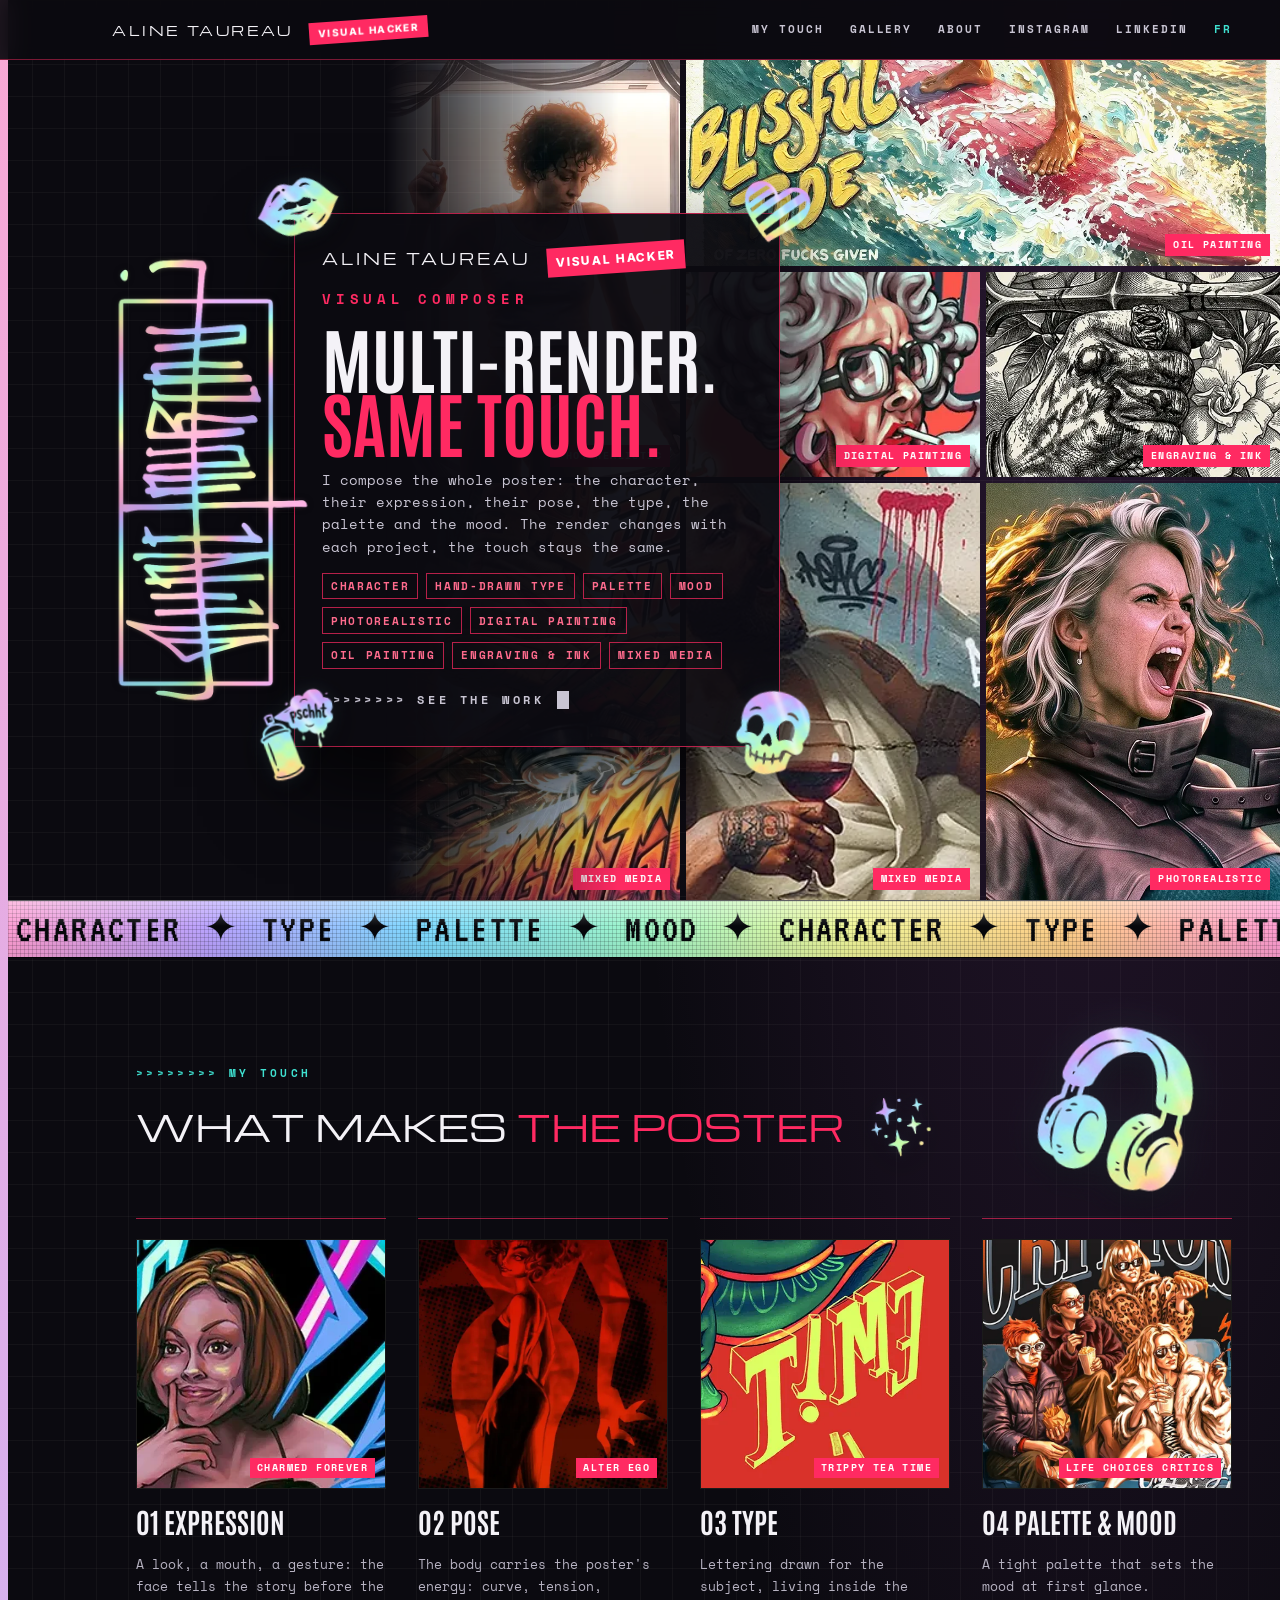
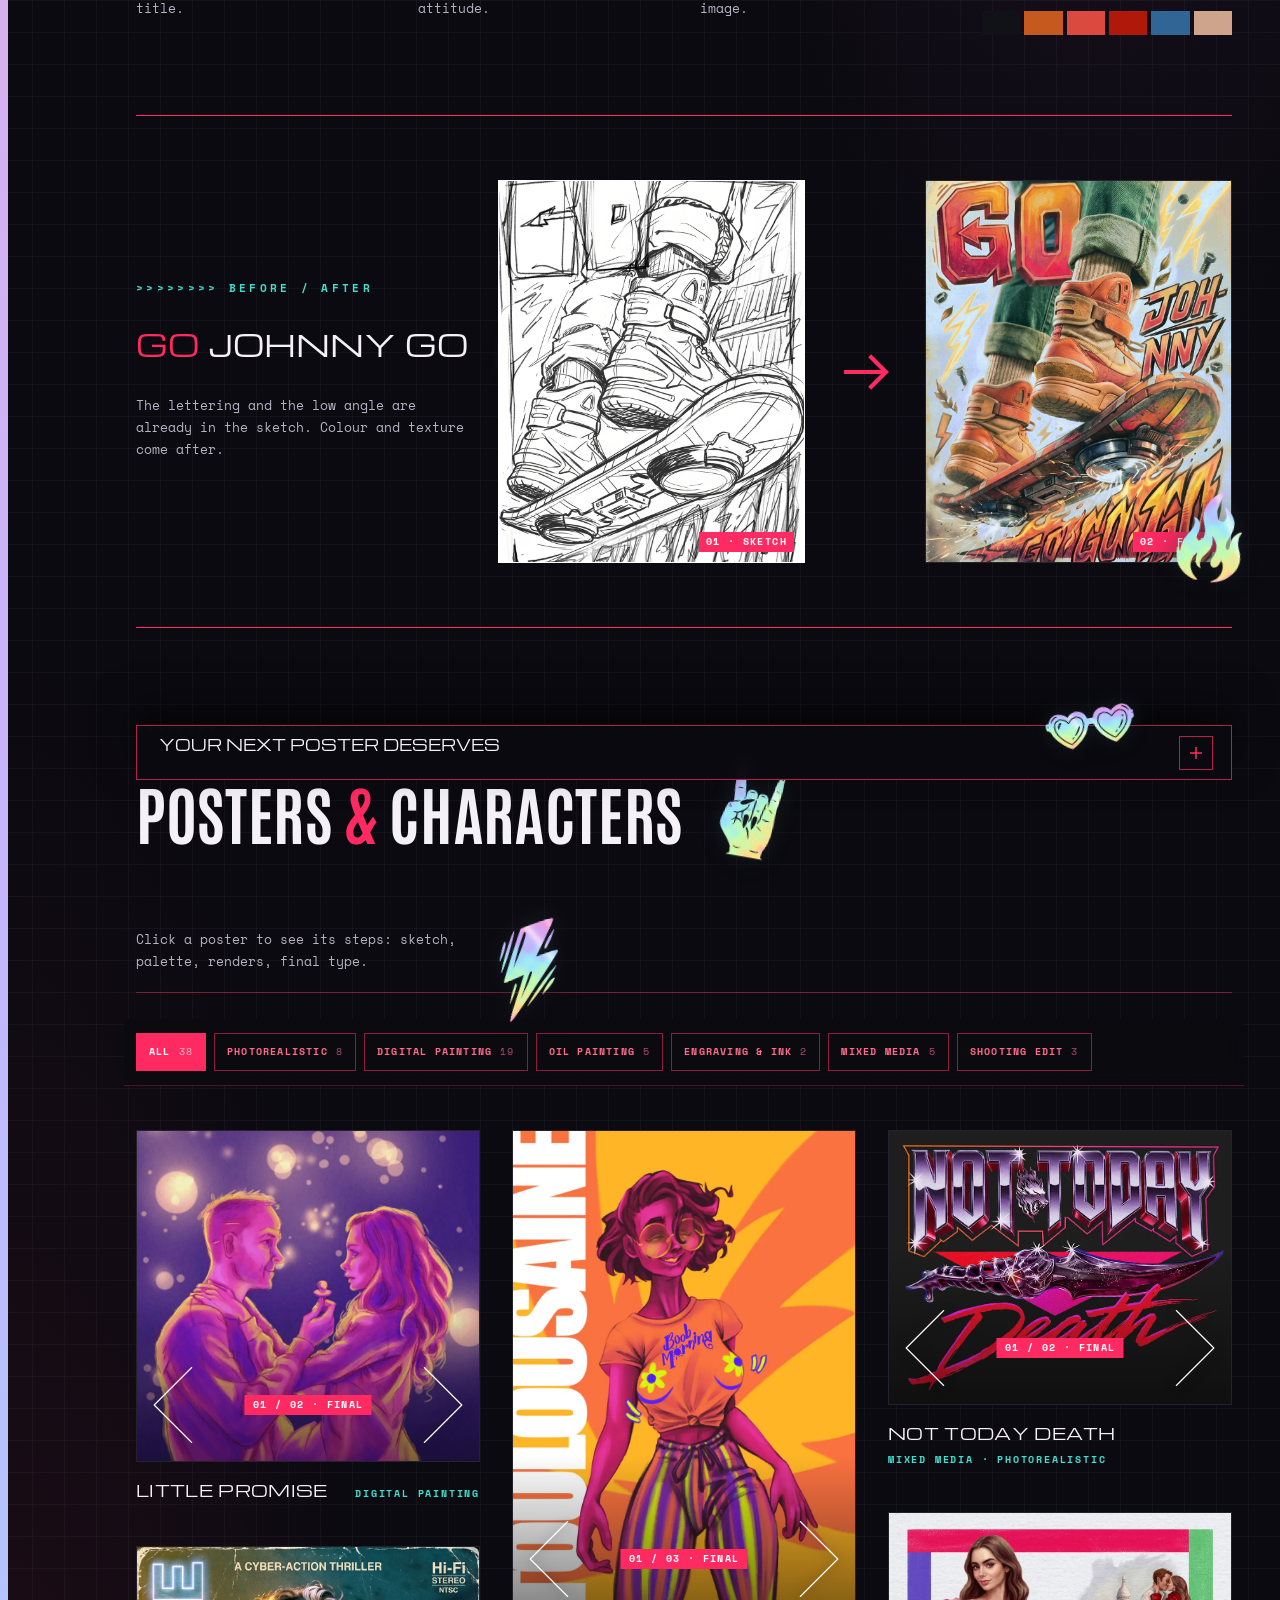
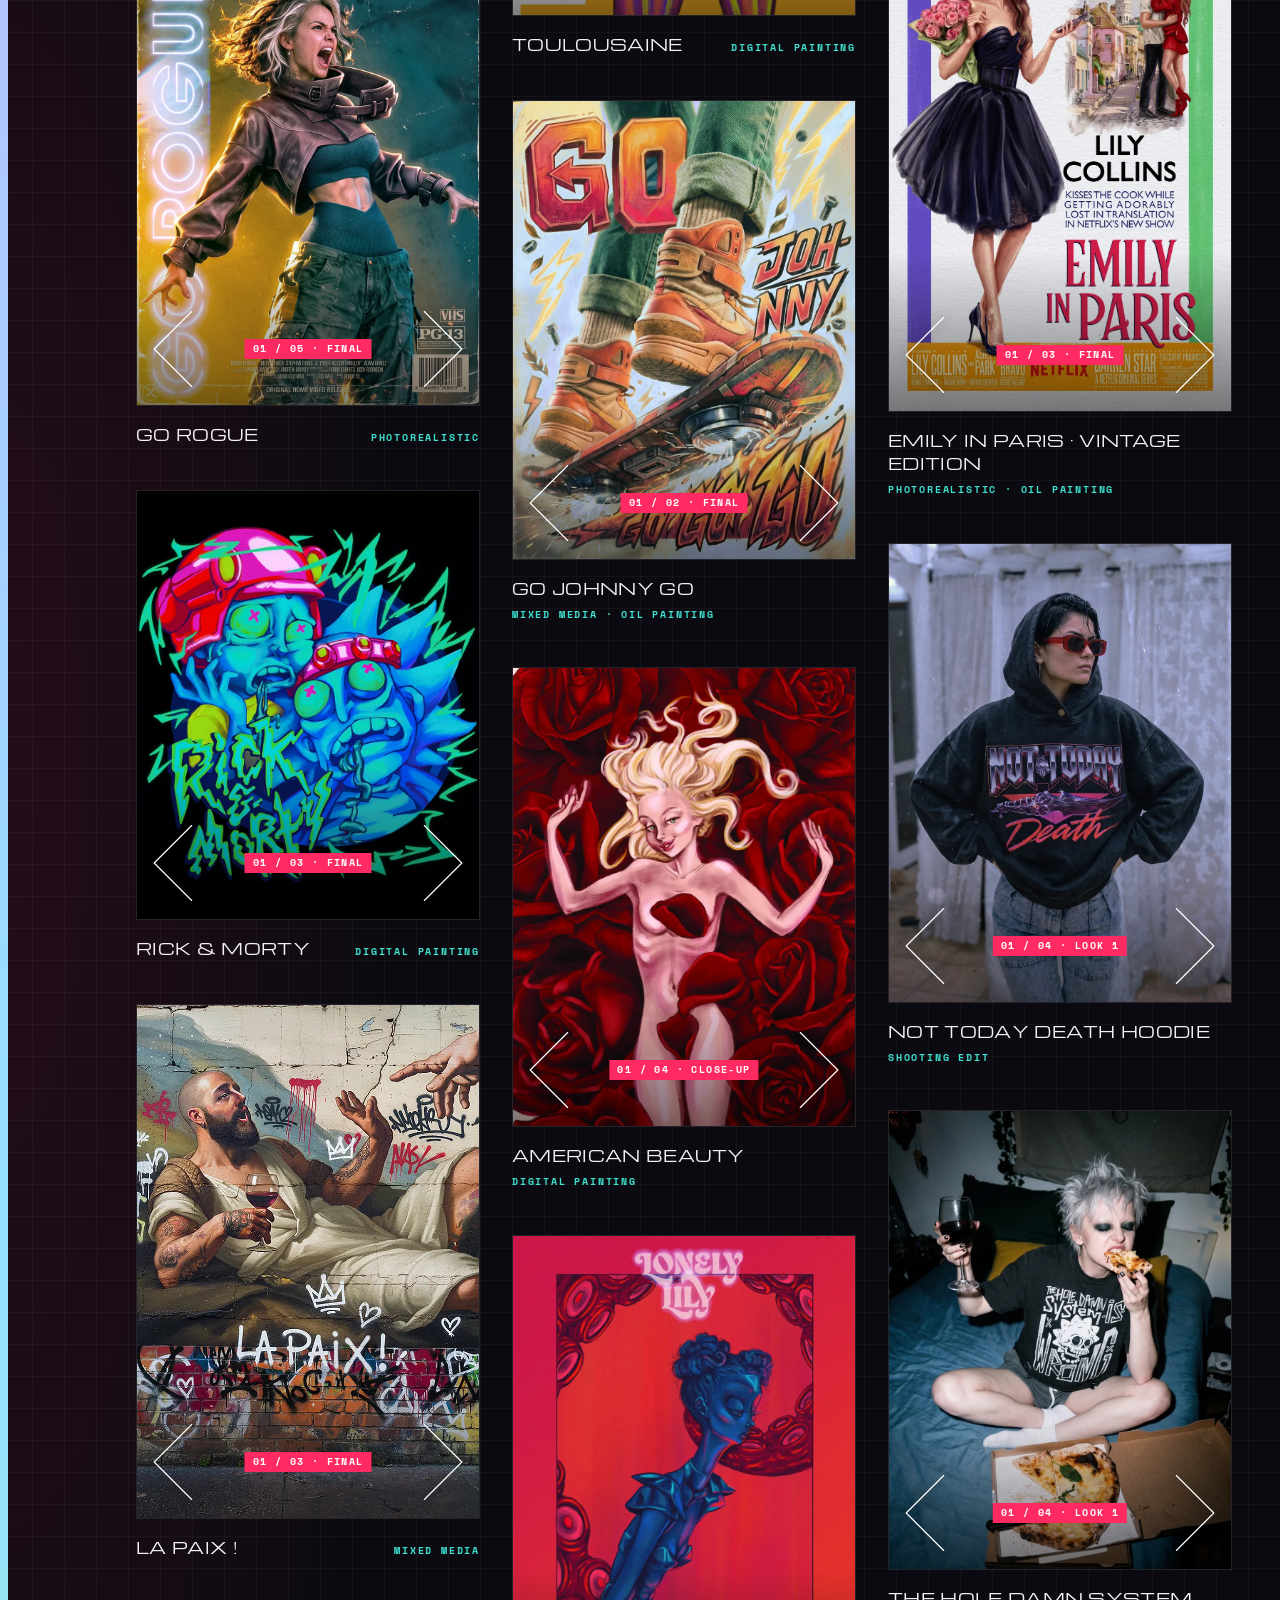
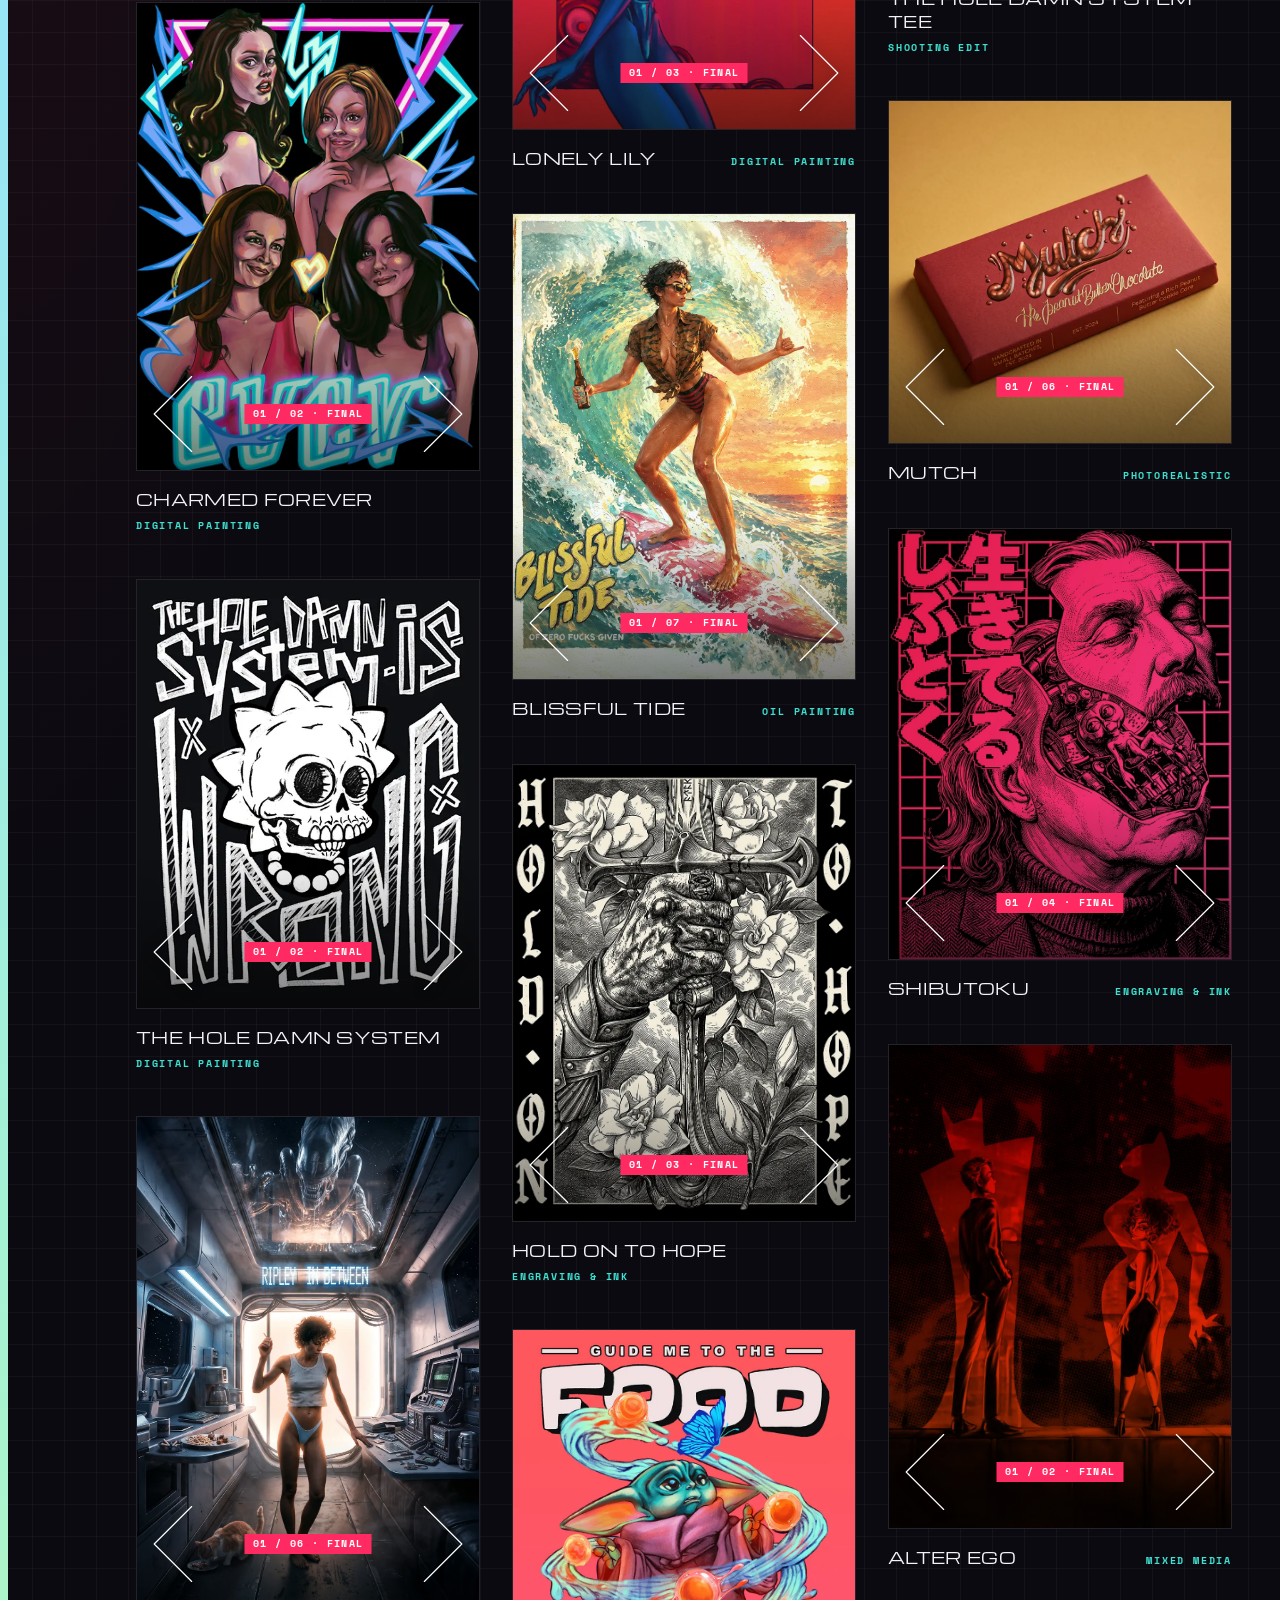
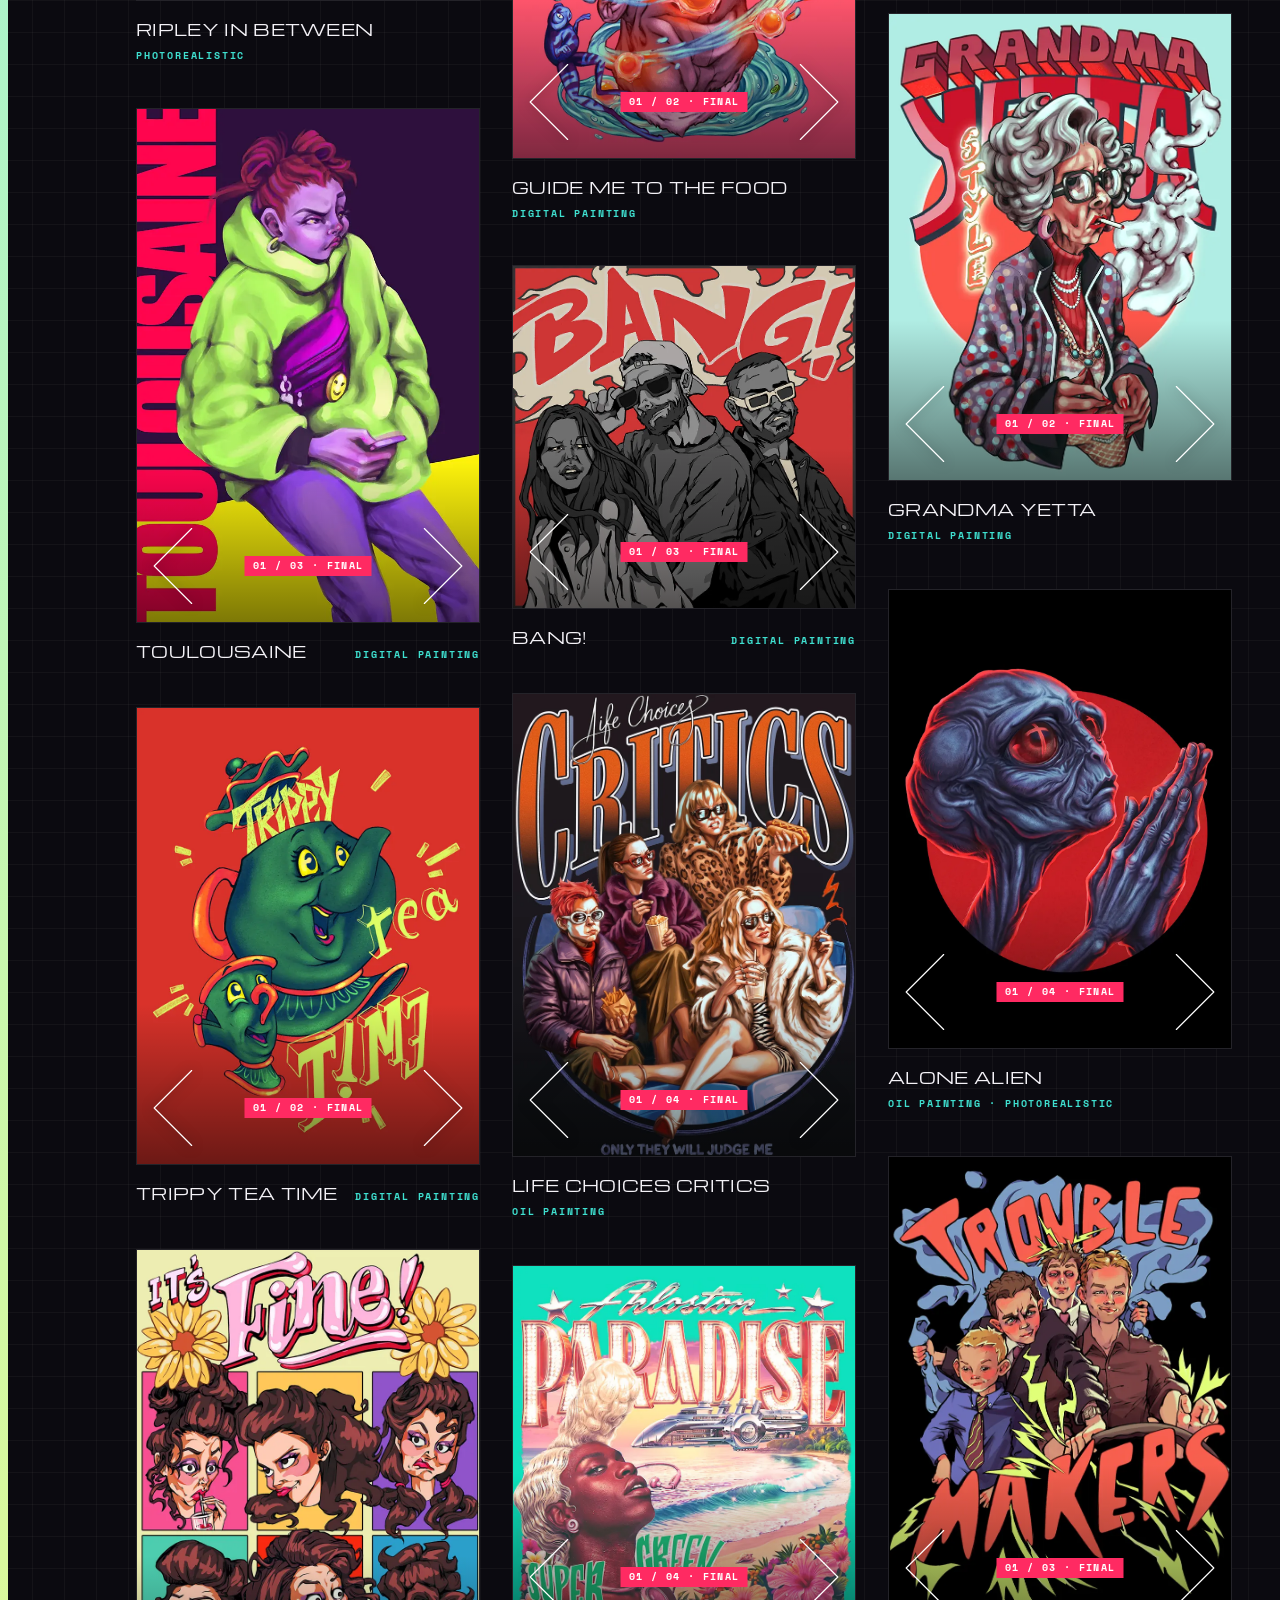
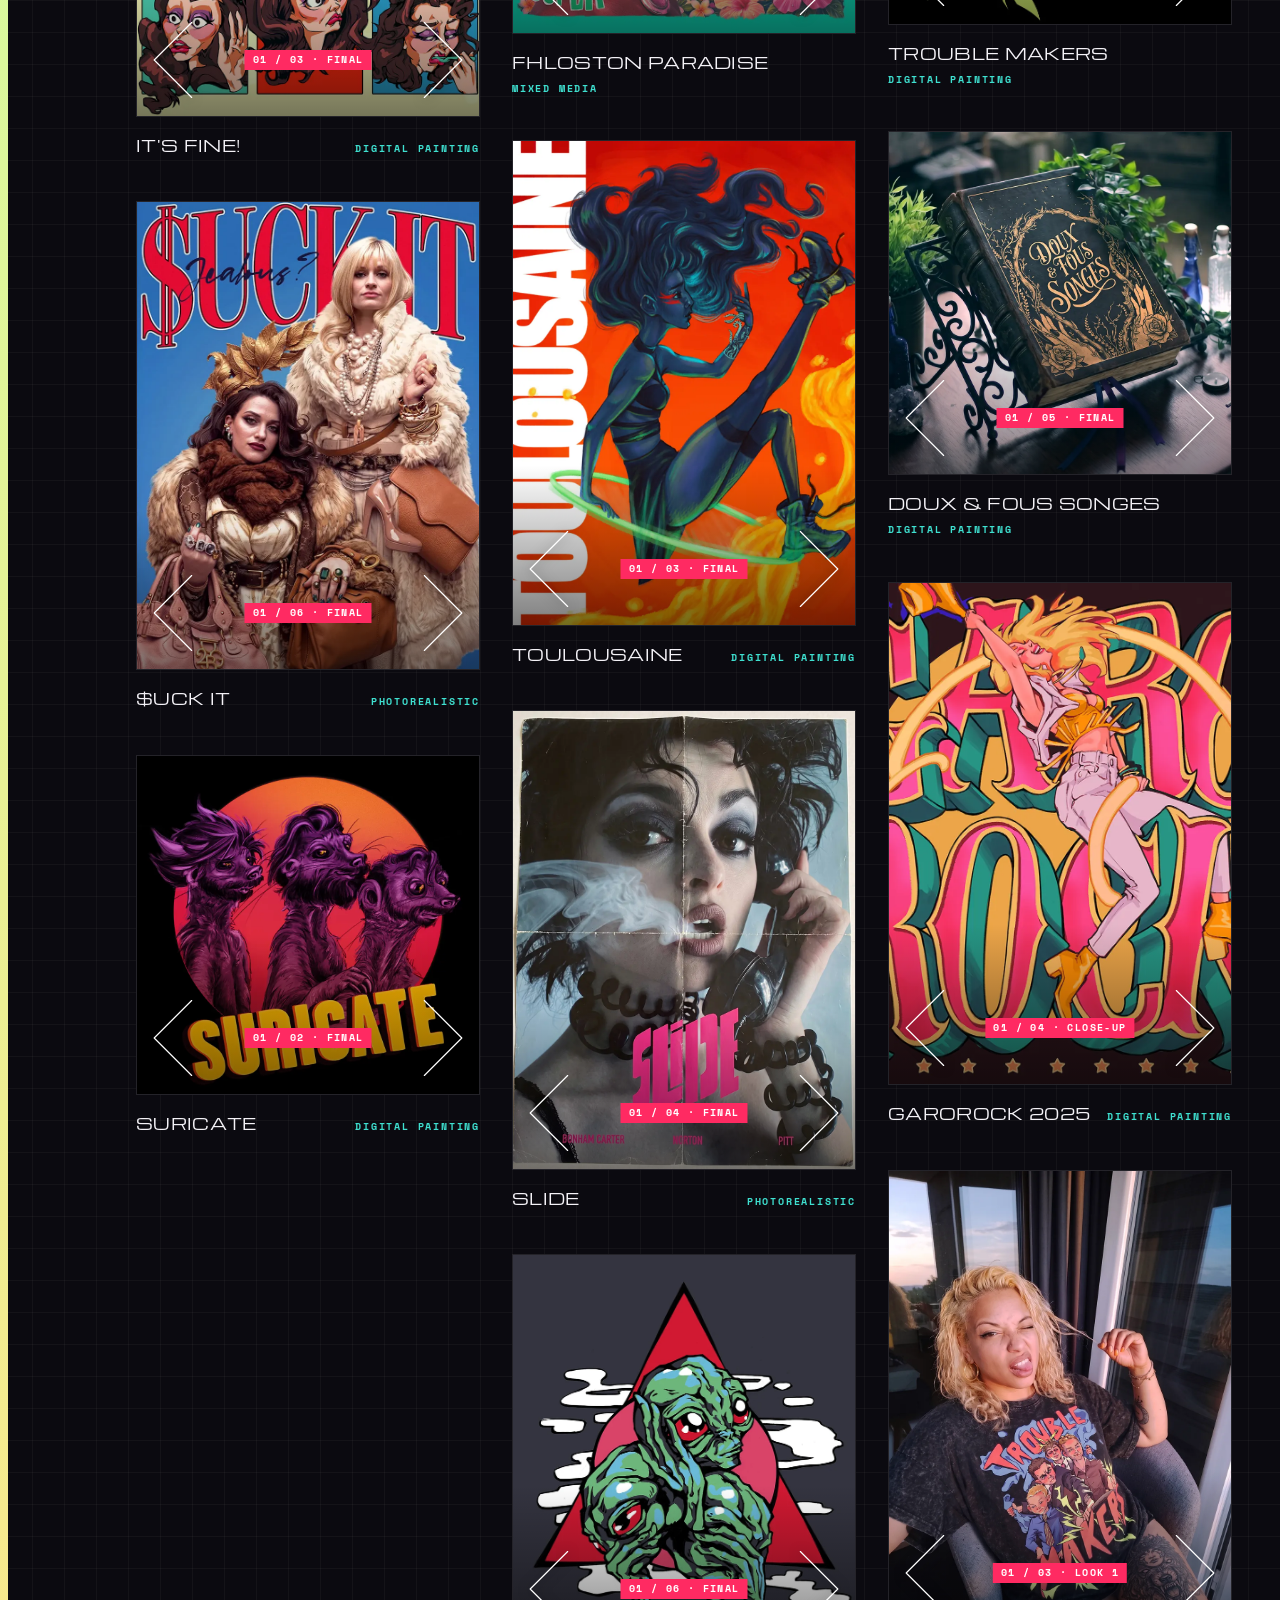
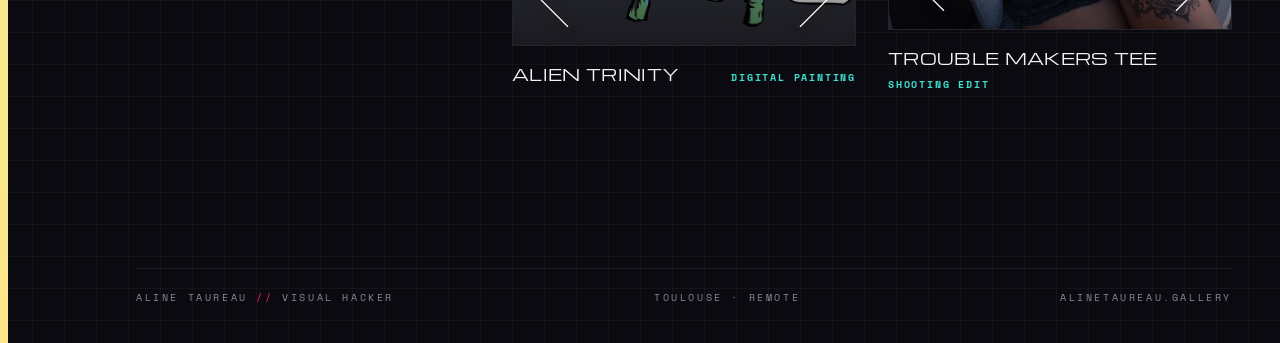
==== commit 1fd033fa: "Galerie V3 en ligne (EN)" ====
--- a/en/index.html
+++ b/en/index.html
@@ -10,154 +10,486 @@
 <meta property="og:title" content="Aline Taureau · Gallery"><meta property="og:description" content="Illustrator, poster artist, art director. From sketch to final visual."><meta property="og:image" content="https://alinetaureau.gallery/assets/preview.jpg">
 <link rel="alternate" hreflang="fr" href="https://alinetaureau.gallery/"><link rel="alternate" hreflang="en" href="https://alinetaureau.gallery/en/">
 <link rel="icon" href="/favicon.ico" sizes="48x48"><link rel="icon" type="image/png" sizes="192x192" href="/icon-192.png"><link rel="apple-touch-icon" href="/apple-touch-icon.png">
+<meta name="theme-color" content="#0b0a10">
 <link rel="preconnect" href="https://fonts.googleapis.com">
 <link rel="preconnect" href="https://fonts.gstatic.com" crossorigin>
-<link href="https://fonts.googleapis.com/css2?family=Anton&family=Archivo+Black&family=Bebas+Neue&family=Big+Shoulders+Display:wght@900&family=Bricolage+Grotesque:opsz,wght@12..96,800&family=Chakra+Petch:ital,wght@0,500;0,600;0,700;1,700&family=Michroma&family=Orbitron:wght@900&family=Rubik+Mono+One&family=Space+Mono:wght@400;700&family=Syne:wght@800&family=Unbounded:wght@800&display=swap" rel="stylesheet">
+<link href="https://fonts.googleapis.com/css2?family=Antonio:wght@500;700&family=Michroma&family=Space+Mono:wght@400;700&family=Inter:wght@700;800&family=VT323&display=swap" rel="stylesheet">
 <style>
-:root {
-  --bg: #fff; --ink: #0f0f10; --mut: #77767a;
-  --red: #e5141e; --royal: #2142e8; --turq: #12c9c0;
-  --lane: 92px; --gap: 34px; --r: 14px;
-  --mono: 'Space Mono', 'Liberation Mono', ui-monospace, Menlo, monospace;
-  --tech: 'Chakra Petch', 'Space Mono', 'Arial Narrow', sans-serif;
-}
-* { box-sizing: border-box; margin: 0; padding: 0; }
-html { background: var(--bg); scroll-behavior: smooth; }
-body { background: var(--bg); color: var(--ink); font-family: var(--mono); overflow-x: hidden; -webkit-font-smoothing: antialiased; }
-a { color: inherit; text-decoration: none; }
-button { font: inherit; color: inherit; background: none; border: 0; cursor: pointer; }
-img { display: block; }
-:focus-visible { outline: 2px solid var(--royal); outline-offset: 3px; }
-
-/* ---------- barres de menu : même DA en haut et pour les sections ---------- */
-.bar { display: flex; align-items: center; gap: 22px; height: 40px; padding: 0 16px; border-radius: 10px;
-  border: 1px solid rgba(15,15,16,.14); background: rgba(255,255,255,.24);
-  backdrop-filter: blur(14px) saturate(1.4); -webkit-backdrop-filter: blur(14px) saturate(1.4); transition: border-color .3s, color .3s; }
-.on-dark .bar { border-color: rgba(255,255,255,.3); background: rgba(10,10,12,.12); color: #fff; }
-.mi { display: inline-flex; align-items: center; gap: 7px; height: 100%; font: 700 10.5px/1 var(--mono); letter-spacing: .08em; text-transform: uppercase; white-space: nowrap; opacity: .62; transition: opacity .2s; position: relative; }
-.mi:hover, .mi[aria-pressed="true"] { opacity: 1; }
-.mi { opacity: .8; }
-.mi[aria-pressed="true"]::after { content: ""; position: absolute; left: 0; right: 0; bottom: 8px; height: 1px; background: currentColor; }
-.ico { display: inline-grid; place-items: center; flex: none; width: 13px; height: 13px; margin-top: -1px; }
-.ico svg { width: 13px; height: 13px; display: block; }
-/* glitch des icônes : couleurs uniquement, tant qu'on survole */
-.mi:hover .ico, .mi:focus-visible .ico { animation: glc .36s steps(1) infinite; }
-@keyframes glc {
-  0%   { filter: drop-shadow(-2px 0 var(--red)) drop-shadow(2px 0 var(--royal)); }
-  25%  { filter: drop-shadow(2px 0 var(--turq)) drop-shadow(-2px 1px var(--red)); }
-  50%  { filter: drop-shadow(-2px -1px var(--royal)) drop-shadow(2px 0 var(--turq)); }
-  75%  { filter: drop-shadow(2px 1px var(--red)) drop-shadow(-1px 0 var(--turq)); }
-}
-.util { position: fixed; top: 18px; right: 24px; z-index: 60; }
-.secnav { position: sticky; top: 18px; z-index: 55; height: 40px; margin: 18px 0 22px; padding-left: calc(var(--lane) + 6px); width: max-content; }
-
-/* ---------- signature : toujours à gauche, au même endroit ---------- */
-.sig { position: fixed; left: 0; top: 50%; width: var(--lane); transform: translateY(-50%); z-index: 70; display: grid; place-items: center; }
-.sig a { display: block; position: relative; padding: 10px; }
-.sig svg.logo { width: 40px; height: auto; display: block; transition: transform .5s cubic-bezier(.2,.8,.2,1), filter .5s; }
-.sig svg.logo path { fill: var(--ink); transition: fill .35s; }
-.sig.on-dark svg.logo path { fill: #fff; }
-/* survol : la signature se soulève, se dédouble en rouge / bleu roi / turquoise, puis se pose */
-.sig a:hover svg.logo, .sig a:focus-visible svg.logo { transform: translateX(3px) scale(1.07); animation: sigGl .5s steps(1) 1 forwards; }
-@keyframes sigGl {
-  0%   { filter: drop-shadow(-3px 0 var(--red)) drop-shadow(3px 0 var(--royal)); }
-  20%  { filter: drop-shadow(3px 1px var(--turq)) drop-shadow(-3px 0 var(--red)); }
-  40%  { filter: drop-shadow(-2px -1px var(--royal)) drop-shadow(2px 0 var(--turq)); }
-  60%  { filter: drop-shadow(2px 0 var(--red)) drop-shadow(-2px 0 var(--royal)); }
-  100% { filter: drop-shadow(-1.5px 0 var(--red)) drop-shadow(1.5px 0 var(--turq)); }
-}
-/* au repos, un micro-scintillement toutes les 9 s rappelle qu'elle est vivante */
-.sig.pulse a:not(:hover) svg.logo, .util.pulse .mi .ico { animation: glc .36s steps(1) 2; }
-@keyframes sigIdle { 0%, 3.2%, 100% { filter: none; } 1% { filter: drop-shadow(-2px 0 var(--red)) drop-shadow(2px 0 var(--royal)); } 2% { filter: drop-shadow(2px 0 var(--turq)); } }
-/* trait fin qui pousse le long de la signature */
-.sig a::after { content: ""; position: absolute; right: -2px; top: 50%; width: 1px; height: 0; background: currentColor; transform: translateY(-50%); transition: height .5s cubic-bezier(.2,.8,.2,1); color: var(--ink); }
-.sig.on-dark a::after { color: #fff; }
-.sig a::after { display: none; }
-
-/* ---------- home : diaporama plein cadre ---------- */
-.hero { position: relative; height: 100vh; height: 100svh; min-height: 520px; overflow: hidden; background: #0d0d0e; color: #fff; }
-.slide { position: absolute; inset: 0; opacity: 0; visibility: hidden; transition: opacity .9s ease, visibility 0s .9s; }
-.slide.on { opacity: 1; visibility: visible; transition: opacity .9s ease; z-index: 1; }
-.slide img.full { position: absolute; inset: 0; width: 100%; height: 100%; object-fit: cover; transform: scale(1.02); transition: transform 7s linear; }
-.slide.on img.full { transform: scale(1.09); }
-.slide::after { content: ""; position: absolute; inset: 0; background: linear-gradient(transparent 45%, rgba(0,0,0,.7)), linear-gradient(90deg, rgba(0,0,0,.35), transparent 50%); }
-.slide .txt { position: absolute; z-index: 2; left: calc(var(--lane) + 2vw); bottom: 9vh; }
-.kick { font: 700 11px var(--mono); letter-spacing: .14em; text-transform: uppercase; opacity: .85; }
-.big { font-family: 'Michroma', 'Arial Narrow', sans-serif; font-weight: 400; font-size: clamp(30px, 5.6vw, 94px); line-height: .92; letter-spacing: -.02em; text-transform: uppercase; margin-top: 12px; }
-.fontbar { position: fixed; left: 50%; bottom: 14px; transform: translateX(-50%); z-index: 90; display: flex; gap: 3px; align-items: center; padding: 5px; border-radius: 10px; background: #111; color: #fff; font: 700 10.5px var(--mono); max-width: calc(100vw - 20px); overflow-x: auto; box-shadow: 0 8px 30px rgba(0,0,0,.3); }
-.fontbar em { font-style: normal; opacity: .6; padding: 0 6px; white-space: nowrap; }
-.fontbar button { padding: 7px 9px; border-radius: 6px; white-space: nowrap; color: #fff; }
-.fontbar button[aria-pressed="true"] { background: #fff; color: #111; }
-.about.open ~ .fontbar { display: none; }
-.cta { display: inline-flex; align-items: center; gap: 10px; margin-top: 24px; height: 40px; padding: 0 16px; border-radius: 10px; font: 700 10.5px var(--mono); letter-spacing: .08em; text-transform: uppercase; border: 1px solid rgba(255,255,255,.35); backdrop-filter: blur(9px); -webkit-backdrop-filter: blur(9px); transition: gap .25s; }
-.cta:hover { gap: 16px; }
-.next { position: absolute; z-index: 5; right: 2vw; bottom: 8vh; transform: none; width: 64px; height: 64px; display: grid; place-items: center; color: #fff; filter: drop-shadow(0 2px 10px rgba(0,0,0,.45)); transition: transform .25s; }
-.next:hover { transform: translateX(5px); }
-.next { transition: transform .25s; }
-.next svg { width: 56px; height: 56px; }
-.bars { position: absolute; z-index: 5; left: calc(var(--lane) + 10px); right: 28px; top: 74px; display: flex; gap: 6px; }
-.bars i { flex: 1; height: 2px; background: rgba(255,255,255,.28); overflow: hidden; border-radius: 2px; }
-.bars i b { display: block; height: 100%; width: 0; background: #fff; }
-.bars i.done b { width: 100%; }
-.bars i.run b { animation: bar 6s linear forwards; }
-.hero.paused .bars i.run b { animation-play-state: paused; }
-@keyframes bar { to { width: 100%; } }
-
-/* ---------- galerie : images entières, 2 colonnes (3 sur très grand écran) ---------- */
-main { padding: 0 48px 40px calc(var(--lane) + 6px); }
-.grid { display: flex; gap: var(--gap); align-items: flex-start; }
-.grid .col { flex: 1 1 0; min-width: 0; display: flex; flex-direction: column; }
-.tile { margin-bottom: var(--gap); }
-.tile.hidden { display: none; }
-.frame { position: relative; overflow: hidden; border-radius: var(--r); background: #f1f1f2; isolation: isolate; }
-.frame > img.main { width: 100%; height: auto; }
-.frame .step { position: absolute; inset: 0; z-index: 2; opacity: 0; transition: opacity .35s; }
-.frame .step.on { opacity: 1; }
-.frame .step .blur { position: absolute; inset: -10%; background-size: cover; background-position: center; filter: blur(30px) saturate(1.2); transform: scale(1.1); }
-.frame .step img { position: absolute; inset: 0; width: 100%; height: 100%; object-fit: contain; }
-.frame .shade { position: absolute; z-index: 3; left: 0; right: 0; bottom: 0; height: 150px; background: linear-gradient(transparent, rgba(0,0,0,.42)); opacity: 0; transition: opacity .3s; pointer-events: none; }
-.frame .nav { position: absolute; z-index: 4; bottom: 6px; width: 132px; height: 132px; display: grid; place-items: center; color: #fff; filter: drop-shadow(0 1px 6px rgba(0,0,0,.5)); opacity: 0; transition: opacity .25s, transform .25s; }
-.frame .nav svg { width: 132px; height: 132px; }
-.frame .nav.p { left: -18px; } .frame .nav.n { right: -18px; }
-.frame .nav.p:hover { transform: translateX(-3px); } .frame .nav.n:hover { transform: translateX(3px); }
-.frame .lab { position: absolute; z-index: 4; left: 100px; right: 100px; bottom: 67px; text-align: center; font: 700 10px/1 var(--mono); letter-spacing: .08em; text-transform: uppercase; color: #fff; text-shadow: 0 1px 6px rgba(0,0,0,.6); opacity: 0; transition: opacity .3s; white-space: nowrap; overflow: hidden; text-overflow: ellipsis; }
-.tile.proj:hover .nav, .tile.proj:hover .lab, .tile.proj:hover .shade, .tile.proj.walked .lab, .tile.proj.walked .shade, .tile.proj.walked .nav { opacity: 1; }
-.cap { display: flex; justify-content: space-between; align-items: baseline; gap: 12px; padding: 12px 4px 0; }
-.cap b { font: 700 15px var(--tech); text-transform: uppercase; letter-spacing: .02em; }
-.cap span { font: 400 10.5px var(--mono); letter-spacing: .06em; text-transform: uppercase; color: var(--mut); white-space: nowrap; }
-.tile.vid .frame img { width: 100%; height: auto; }
-
-footer { padding: 30px 20px 40px calc(var(--lane) + 6px); text-align: center; font: 400 11px var(--mono); letter-spacing: .08em; text-transform: uppercase; color: var(--mut); }
-
+
+body{margin:0;background:#0b0a10}
+
+
+
+.h3-sec{container-type:inline-size;container-name:h3;position:relative}
+.h3-wrap{position:relative;display:flex;align-items:center;min-height:940px;padding:56px 40px 56px 48px;box-sizing:border-box}
+.h3-logo{flex:0 0 210px;width:210px;height:auto;position:relative;z-index:3;margin-right:-24px}
+.h3-panel{position:relative;flex:0 0 560px;box-sizing:border-box;padding:44px;z-index:2;margin-right:-60px;background:rgba(11,10,16,.95);border:1px solid rgba(255,42,98,.7);box-shadow:0 40px 80px rgba(0,0,0,.7);display:flex;flex-direction:column;gap:20px}
+.h3-mos{flex:1 1 0;min-width:0;height:820px;display:grid;grid-template-columns:repeat(3,1fr);grid-template-rows:repeat(4,1fr);grid-template-areas:"r b b" "r y h" "j l g" "j l g";gap:6px}
+.h3-tile{position:relative;overflow:hidden;background:#000}
+.h3-tile img{width:100%;height:100%;object-fit:cover;display:block}
+.h3-pill{position:absolute;right:10px;bottom:10px;font:700 10px/1 'Space Mono',monospace;letter-spacing:.14em;text-transform:uppercase;background:#ff2a62;color:#fff;padding:6px 8px;white-space:nowrap}
+.h3-shade{display:none}
+.h3-stk{position:absolute;height:auto;filter:drop-shadow(0 8px 16px rgba(0,0,0,.65));pointer-events:none;z-index:4}
+.h3-c1{width:110px;left:-52px;top:-50px;transform:rotate(-14deg)}
+.h3-c2{width:92px;right:-42px;top:-44px;transform:rotate(14deg)}
+.h3-c3{width:108px;left:-50px;bottom:-48px;transform:rotate(-8deg)}
+.h3-c4{width:104px;right:-46px;bottom:-46px;transform:rotate(12deg)}
+.h3-tag{font:700 11px/1 'Space Mono',monospace;letter-spacing:.16em;text-transform:uppercase;color:#ff6b8d;border:1px solid rgba(255,42,98,.7);padding:9px 12px;display:inline-block}
+.h3-h1{margin:0;font-family:Antonio,sans-serif;font-weight:700;font-size:80px;line-height:.9;text-transform:uppercase;color:#f4f2f7}
+.h3-cta{font:700 12px/1 'Space Mono',monospace;letter-spacing:.3em;text-transform:uppercase;color:#c9c5d3;text-decoration:none;display:inline-flex;align-items:center;gap:12px;min-height:44px;transition:color .15s}
+.h3-cta .h3-cur{display:inline-block;width:12px;height:18px;background:#c9c5d3;animation:h3blink 1.1s steps(1) infinite}
+.h3-cta:hover,.h3-cta:focus-visible{color:#ff2a62;text-shadow:0 0 14px rgba(255,42,98,.75)}
+.h3-cta:hover .h3-cur,.h3-cta:focus-visible .h3-cur{background:#ff2a62;box-shadow:0 0 14px rgba(255,42,98,.8)}
+@keyframes h3blink{50%{opacity:0}}
+@media (prefers-reduced-motion: reduce){.h3-cta .h3-cur{animation:none}}
+
+@container h3 (max-width: 1100px){
+.h3-wrap{flex-direction:column;justify-content:center;gap:28px;min-height:0;padding:72px 24px}
+.h3-mos{position:absolute;inset:0;height:auto;z-index:0}
+.h3-shade{display:block;position:absolute;inset:0;z-index:1;background:linear-gradient(rgba(11,10,16,.45),rgba(11,10,16,.7))}
+.h3-pill{display:none}
+.h3-mos{gap:0}
+.h3-logo{flex:none;width:150px;margin:0}
+.h3-panel{flex:none;width:100%;max-width:640px;margin:0}
+.h3-h1{font-size:64px}
+
+}
+@container h3 (max-width: 560px){
+.h3-wrap{padding:56px 18px}
+.h3-logo{width:120px}
+.h3-panel{padding:30px 22px;gap:16px}
+.h3-h1{font-size:50px}
+.h3-c1,.h3-c3{width:72px;left:-14px}.h3-c2,.h3-c4{width:66px;right:-12px}
+.h3-c1,.h3-c2{top:-34px}.h3-c3,.h3-c4{bottom:-34px}
+}
+
+
+@container h3 (max-width: 560px){.h3-idrow{display:none !important}}
+
+
+
+.p3-pil{border-top:1px solid rgba(255,42,98,.6);padding-top:20px;display:flex;flex-direction:column;gap:14px}
+.p3-sq{position:relative;aspect-ratio:1 / 1;overflow:hidden;border:1px solid rgba(255,255,255,.1);background:#000}
+.p3-sq img{width:100%;height:100%;object-fit:cover;display:block}
+.p3-lab{position:absolute;right:10px;bottom:10px;font:700 10px/1 'Space Mono',monospace;letter-spacing:.14em;text-transform:uppercase;background:#ff2a62;color:#fff;padding:5px 7px;white-space:nowrap}
+.p3-sw{flex:1 1 0;height:24px}
+.p3-stk{height:auto;filter:drop-shadow(0 8px 16px rgba(0,0,0,.6));pointer-events:none}
+
+
+.a6-sec{max-width:1340px;margin:0 auto;box-sizing:border-box;padding:0 48px;font-family:'Space Mono',monospace;color:#f4f2f7}
+.a6-wrap{position:relative;border-top:1px solid #ff2a62;border-bottom:1px solid #ff2a62;padding:64px 0;display:grid;grid-template-columns:330px minmax(0,1fr) 56px minmax(0,1fr);gap:32px;align-items:center}
+.a6-txt{display:flex;flex-direction:column;gap:14px}
+.a6-ttl{display:flex;align-items:center;gap:14px}
+.a6-pen{width:66px;height:auto;flex:none;transform:rotate(-16deg)}
+.a6-fig{position:relative;aspect-ratio:4 / 5;overflow:hidden;border:1px solid rgba(255,255,255,.1);margin:0}
+.a6-fig img{width:100%;height:100%;object-fit:cover;display:block}
+.a6-lab{position:absolute;right:10px;bottom:10px;font:700 10px/1 'Space Mono',monospace;letter-spacing:.14em;text-transform:uppercase;background:#ff2a62;color:#fff;padding:5px 7px;white-space:nowrap}
+.a6-arr{width:56px;height:56px}
+.a6-stk{height:auto;filter:drop-shadow(0 8px 16px rgba(0,0,0,.6));pointer-events:none}
+.a6-flame{position:absolute;width:100px;right:-30px;bottom:30px;transform:rotate(10deg)}
+
+.g6-sec{font-family:'Space Mono',monospace;color:#f4f2f7;width:100%;box-sizing:border-box;padding:96px 48px 0}
+.g6-in{max-width:1240px;margin:0 auto}
+.g6-head{display:flex;flex-wrap:wrap;align-items:flex-end;justify-content:space-between;gap:24px;border-bottom:1px solid rgba(255,42,98,.45);padding-bottom:20px}
+.g6-ttl{display:flex;align-items:center;gap:20px}
+.g6-h2{margin:0;font-family:Antonio,sans-serif;font-weight:700;font-size:64px;line-height:.95;text-transform:uppercase;letter-spacing:.01em}
+.g6-desc{position:relative;display:flex;align-items:flex-end;gap:12px;max-width:440px}
+.g6-desc p{margin:0;font-size:13px;line-height:1.7;color:#b7b3c2}
+.g6-eye{width:92px;flex:none;margin-bottom:-58px;position:relative;z-index:2;transform:rotate(-8deg)}
+.g6-stk{flex:none;height:auto;filter:drop-shadow(0 8px 16px rgba(0,0,0,.6));pointer-events:none}
+.g6-filters{display:flex;flex-direction:column;gap:14px;padding:28px 0 48px}
+.g6-row{display:flex;align-items:center;gap:10px}
+.g6-rl{flex:none;width:92px;font:700 10px/1 'Space Mono',monospace;letter-spacing:.24em;color:#8b8796}
+.g6-chips{display:flex;flex-wrap:wrap;gap:10px}
+.g3-chip{font:700 11px/1 'Space Mono',monospace;letter-spacing:.14em;text-transform:uppercase;padding:0 14px;min-height:40px;border:1px solid rgba(255,42,98,.55);color:#ff6b8d;background:transparent;cursor:pointer;display:inline-flex;align-items:center;gap:8px;white-space:nowrap;flex:none}
+.g3-chip:hover{border-color:#ff2a62;color:#fff}
+.g3-chip.on{background:#ff2a62;border-color:#ff2a62;color:#fff}
+.g3-chip .g3n{opacity:.7;font-weight:400}
+.g6-grid{columns:2 420px;column-gap:48px}
+.g6-card{break-inside:avoid;margin:0 0 56px}
+.g6-frame{position:relative;overflow:hidden;border:1px solid rgba(255,255,255,.08);background:#111017}
+.g6-frame>img{width:100%;height:auto;display:block}
+.g6-shade{position:absolute;left:0;right:0;bottom:0;height:160px;background:linear-gradient(transparent,rgba(0,0,0,.5));pointer-events:none}
+.g6-nav{position:absolute;bottom:6px;width:132px;height:132px;display:grid;place-items:center;padding:0;border:0;background:transparent;color:#fff;cursor:pointer;filter:drop-shadow(0 1px 6px rgba(0,0,0,.5));transition:transform .25s,color .2s}
+.g6-nav svg{width:132px;height:132px}
+.g6-nav.p{left:-18px}.g6-nav.n{right:-18px}
+.g6-nav.p:hover{transform:translateX(-3px);color:#ff2a62}.g6-nav.n:hover{transform:translateX(3px);color:#ff2a62}
+.g6-step{position:absolute;left:50%;bottom:72px;transform:translate(-50%,50%);font:700 10px/1 'Space Mono',monospace;letter-spacing:.14em;text-transform:uppercase;background:#ff2a62;color:#fff;padding:5px 8px;white-space:nowrap}
+.g6-cap{display:flex;flex-wrap:wrap;justify-content:space-between;align-items:baseline;gap:8px 16px;padding-top:16px}
+.g6-cap h3{margin:0;font-family:Michroma,sans-serif;font-weight:400;font-size:20px;letter-spacing:.02em;text-transform:uppercase}
+.g6-cap span{font:700 10px/1.6 'Space Mono',monospace;letter-spacing:.18em;text-transform:uppercase;color:#3fe0d0}
+.g6-more{font:700 12px/1 'Space Mono',monospace;letter-spacing:.2em;text-transform:uppercase;color:#f4f2f7;background:transparent;border:1px solid rgba(244,242,247,.35);min-height:52px;padding:0 28px;cursor:pointer}
+.g6-more:hover{border-color:#ff2a62;color:#ff2a62}
+.g6-contact{position:relative;border:1px solid rgba(255,42,98,.6);padding:48px 56px;margin-bottom:72px;display:flex;flex-wrap:wrap;gap:32px 64px;align-items:center;justify-content:space-between}
+.g6-ct{flex:1 1 520px;min-width:0}
+.g6-ctt{display:flex;flex-wrap:wrap;align-items:center;gap:12px 24px;margin-bottom:16px}
+.g6-ctt h2{margin:0;flex:1 1 300px;min-width:0;font-family:Michroma,sans-serif;font-weight:400;font-size:30px;line-height:1.2;text-transform:uppercase}
+.g6-glasses{width:170px;margin:-40px 0;transform:rotate(-10deg)}
+.g6-links{display:flex;flex-direction:column;gap:10px;font:700 14px/1.4 'Space Mono',monospace;min-width:0}
+.g6-links a{text-decoration:none;overflow-wrap:anywhere}
+
+a{color:#3fe0d0}a:hover{color:#ff2a62}
+html{scroll-behavior:smooth}
+.pg{position:relative;width:100%;overflow-x:clip;container-type:inline-size;container-name:pg;background-color:#0b0a10;background-image:radial-gradient(ellipse 55% 30% at 85% 0%,rgba(150,70,170,.22),transparent 70%),radial-gradient(ellipse 45% 25% at 0% 40%,rgba(255,42,98,.10),transparent 70%),linear-gradient(rgba(255,255,255,.035) 1px,transparent 1px),linear-gradient(90deg,rgba(255,255,255,.035) 1px,transparent 1px);background-size:100% 100%,100% 100%,32px 32px,32px 32px;font-family:'Space Mono',monospace;color:#f4f2f7}
+.pg-prism{position:fixed;left:0;top:0;bottom:0;width:8px;background:linear-gradient(#f9a8d4,#c4b5fd 25%,#93e1ff 45%,#a7f3d0 62%,#d9f99d 80%,#fde68a);z-index:58}
+
+.pg-fl{position:fixed;z-index:61;left:0;top:0;display:block;transform-origin:0 0;opacity:0;pointer-events:none;will-change:transform}
+.pg-fl img{display:block;height:auto}
+.pg-fl.pop img{animation:pgpop .55s cubic-bezier(.2,.8,.2,1)}
+@keyframes pgpop{0%{transform:rotate(0);filter:brightness(1)}35%{transform:rotate(-7deg);filter:brightness(1.9) saturate(1.6)}70%{transform:rotate(2deg)}100%{transform:rotate(0);filter:brightness(1)}}
+.pg-fl:hover img{filter:brightness(1.25)}
+.pg-on .h3-logo{visibility:hidden}
+.pg-bar{position:sticky;top:0;z-index:60;box-sizing:border-box;min-height:72px;padding:0 48px 0 112px;display:flex;align-items:center;gap:12px 40px;background:rgba(11,10,16,.92);border-bottom:1px solid rgba(255,42,98,.45);backdrop-filter:blur(10px)}
+.pg-id{display:flex;align-items:center;gap:16px;text-decoration:none;white-space:nowrap}
+.pg-nav{display:flex;flex-wrap:wrap;align-items:center;gap:26px}
+.pg-nl{font:700 11px/1 'Space Mono',monospace;letter-spacing:.18em;text-transform:uppercase;text-decoration:none;color:#c9c5d3;display:inline-flex;align-items:center;min-height:44px}
+.pg-nl:hover{color:#ff2a62}
+.pg-burger{display:none;margin-left:auto;align-items:center;gap:10px;min-height:44px;min-width:44px;justify-content:center;padding:0 4px;background:transparent;border:0;color:#f4f2f7;font:700 11px/1 'Space Mono',monospace;letter-spacing:.2em;cursor:pointer}
+.pg-main{padding-left:88px}
+
+/* stickers holo : immobiles 7 s, tour de couleurs, immobiles 4 s, tour de couleurs, et on recommence (cycle 14,2 s) */
+@keyframes holoD{
+0%,49.3%{filter:drop-shadow(0 8px 16px rgba(0,0,0,.6)) hue-rotate(0deg) saturate(1) brightness(1)}
+53.5%{filter:drop-shadow(0 8px 16px rgba(0,0,0,.6)) hue-rotate(170deg) saturate(1.5) brightness(1.18)}
+57.7%{filter:drop-shadow(0 8px 16px rgba(0,0,0,.6)) hue-rotate(320deg) saturate(1.6) brightness(1.05)}
+60.6%,88.7%{filter:drop-shadow(0 8px 16px rgba(0,0,0,.6)) hue-rotate(360deg) saturate(1) brightness(1)}
+93%{filter:drop-shadow(0 8px 16px rgba(0,0,0,.6)) hue-rotate(530deg) saturate(1.5) brightness(1.18)}
+97.2%{filter:drop-shadow(0 8px 16px rgba(0,0,0,.6)) hue-rotate(680deg) saturate(1.6) brightness(1.05)}
+100%{filter:drop-shadow(0 8px 16px rgba(0,0,0,.6)) hue-rotate(720deg) saturate(1) brightness(1)}}
+.h3-stk,.p3-stk,.a6-stk,.g6-stk{animation:holoD 14.2s linear infinite}
+.h3-c2,.a6-flame,.g6-eye{animation-delay:.15s}.h3-c3,.p6-cas,.g6-glasses{animation-delay:.3s}.h3-c4,.a6-pen,.g6-rock{animation-delay:.45s}
+@media (prefers-reduced-motion: reduce){.h3-stk,.p3-stk,.a6-stk,.g6-stk,.pg-fl.pop img{animation:none}}
+
+@container pg (max-width: 1100px){
+.pg-bar{padding:0 12px 0 80px;gap:10px}
+.pg-nav{display:none}
+.pg-burger{display:inline-flex}
+.pg-main{padding-left:64px}
+#patte,.g6-sec,.a6-sec{padding-left:20px !important;padding-right:20px !important}
+.p6-star{display:none !important}
+.p6-hd{flex-wrap:nowrap !important;align-items:center !important}
+.p6-cas{width:130px !important;margin:-20px 0 !important}
+.a6-wrap{grid-template-columns:minmax(0,1fr) 40px minmax(0,1fr);gap:16px}
+.a6-txt{grid-column:1 / -1;margin-bottom:8px}
+.a6-arr{width:40px;height:40px}
+.a6-flame{width:80px;right:-8px;bottom:-24px}
+.g6-h2{font-size:52px}
+}
+@container pg (max-width: 560px){
+.pg-bar{padding:0 8px 0 64px}
+.pg-badge,.pg-bt{display:none !important}
+.pg-name{font-size:12px !important;letter-spacing:.16em !important}
+.pg-main{padding-left:52px}
+#patte{padding-top:64px !important;padding-bottom:56px !important}
+#patte h2{font-size:21px !important}
+.p6-cas{width:84px !important;margin:-10px 0 !important}
+#patte h3{font-size:21px !important}
+#patte .p3-pil p{font-size:12px !important;line-height:1.6 !important}
+.a6-wrap{padding:44px 0;gap:10px}
+.a6-h2{font-size:22px !important}
+.a6-pen{width:56px}
+.a6-p{font-size:12px !important}
+.a6-arr{width:26px;height:26px}
+.a6-lab{font-size:8px;letter-spacing:.1em;padding:4px 5px;right:6px;bottom:6px}
+.a6-flame{width:58px;right:-4px;bottom:-22px}
+.g6-sec{padding-top:64px !important}
+.g6-h2{font-size:38px}
+.g6-rock{width:56px !important}
+.g6-ttl{gap:8px}
+.g6-desc p{font-size:12px}
+.g6-eye{width:70px;margin-bottom:-44px}
+.g6-filters{padding:22px 0 32px;gap:12px}
+.g6-row{flex-direction:column;align-items:stretch;gap:8px}
+.g6-rl{width:auto;font-size:9px}
+.g6-chips{flex-wrap:nowrap;overflow-x:auto;gap:6px;padding-bottom:2px;scrollbar-width:none;-webkit-mask-image:linear-gradient(90deg,#000 85%,transparent);mask-image:linear-gradient(90deg,#000 85%,transparent)}
+.g6-chips::-webkit-scrollbar{display:none}
+.g3-chip{font-size:10px;letter-spacing:.1em;min-height:36px;padding:0 11px}
+.g6-card{margin-bottom:40px}
+.g6-nav{width:84px;height:84px}.g6-nav svg{width:84px;height:84px}
+.g6-nav.p{left:-5px}.g6-nav.n{right:-5px}
+.g6-step{bottom:48px;font-size:9px;letter-spacing:.1em}
+.g6-cap{padding-top:12px}
+.g6-cap h3{font-size:15px}
+.g6-cap span{font-size:9px;letter-spacing:.12em}
+.g6-contact{padding:30px 20px 28px;gap:22px;margin-bottom:48px}
+.g6-ct{flex-basis:100%}
+.g6-ctt h2{font-size:21px;flex-basis:100%}
+.g6-glasses{width:96px;margin:-6px 0 -10px}
+.g6-contact p{font-size:12px !important}
+.g6-links{font-size:12px}
+}
+
+.mp-wrap{padding:28px 48px;background:#0b0a10}
+.mp-screen{position:relative;overflow:hidden;border-radius:6px;background:#07080c;border:1px solid rgba(255,255,255,.14);box-shadow:inset 0 0 0 3px #0f1118,inset 0 0 30px rgba(0,0,0,.9),0 0 30px rgba(147,225,255,.08);padding:16px 0}
+.mp-track{display:flex;width:max-content;white-space:nowrap;animation:mpslow 160s linear infinite}
+.mp-track span{font-family:VT323,'Space Mono',monospace;font-size:64px;line-height:1;letter-spacing:.06em;text-transform:uppercase;padding:0 22px;background:linear-gradient(90deg,#f9a8d4,#c4b5fd,#93e1ff,#a7f3d0,#d9f99d,#fde68a,#ff9ec4,#f9a8d4);background-size:300% 100%;-webkit-background-clip:text;background-clip:text;color:transparent;animation:mphue 6s linear infinite;filter:drop-shadow(0 0 6px rgba(147,225,255,.45))}
+.mp-track span.s{padding:0 6px}
+@keyframes mpslow{from{transform:translateX(-50%)}to{transform:translateX(0)}}
+@keyframes mphue{from{background-position:0% 0}to{background-position:300% 0}}
+.mp-grid{position:absolute;inset:0;pointer-events:none;background-image:linear-gradient(rgba(7,8,12,.85) 1px,transparent 1px),linear-gradient(90deg,rgba(7,8,12,.85) 1px,transparent 1px);background-size:4px 4px}
+.mp-scan{position:absolute;inset:0;pointer-events:none;background:linear-gradient(180deg,rgba(255,255,255,.06),transparent 40%,transparent 60%,rgba(255,255,255,.04));mix-blend-mode:screen}
+@media (prefers-reduced-motion: reduce){.mp-track,.mp-track span{animation:none}}
+
+.g6-filters{position:sticky;top:72px;z-index:40;display:block;margin:0 -12px 44px;padding:14px 12px;background:rgba(11,10,16,.9);backdrop-filter:blur(10px);border-bottom:1px solid rgba(255,42,98,.28)}
+.g6-head{margin-bottom:26px}
+.g6-eye{z-index:41}
+.g6-chips{display:flex;flex-wrap:wrap;gap:8px}
+.g3-chip{font-size:10px;letter-spacing:.12em;min-height:38px;padding:0 12px;transition:background .2s,color .2s,border-color .2s,transform .15s}
+.g3-chip:active{transform:scale(.94)}
+.g3-chip.on{animation:g7pop .35s cubic-bezier(.3,1.6,.5,1)}
+.g7-gap{margin-left:16px;position:relative}
+.g7-gap::before{content:"";position:absolute;left:-13px;top:9px;bottom:9px;width:1px;background:rgba(255,42,98,.55)}
+@keyframes g7pop{0%{transform:scale(.88)}100%{transform:scale(1)}}
+.g6-card{animation-duration:.6s;animation-timing-function:cubic-bezier(.2,.8,.2,1);animation-fill-mode:both}
+@keyframes g7inA{from{opacity:0;transform:translateY(28px) scale(.96);clip-path:inset(22% 0 0 0)}to{opacity:1;transform:none;clip-path:inset(0 0 0 0)}}
+@keyframes g7inB{from{opacity:0;transform:translateY(28px) scale(.96);clip-path:inset(22% 0 0 0)}to{opacity:1;transform:none;clip-path:inset(0 0 0 0)}}
+@media (prefers-reduced-motion: reduce){.g6-card{animation:none !important}}
+@container pg (max-width: 1100px){
+.mp-wrap{padding:20px}
+.mp-track span{font-size:48px}
+.g6-filters{margin:0 -20px 36px;padding:10px 20px}
+.g6-chips{flex-wrap:nowrap;overflow-x:auto;gap:6px;scrollbar-width:none;-webkit-mask-image:linear-gradient(90deg,#000 88%,transparent);mask-image:linear-gradient(90deg,#000 88%,transparent)}
+.g6-chips::-webkit-scrollbar{display:none}
+}
+@container pg (max-width: 560px){
+.mp-track span{font-size:40px;padding:0 14px}
+.g3-chip{min-height:36px;padding:0 11px}
+}
+
+.mp-wrap{padding:0;margin-left:-88px}
+.mp-screen{border-radius:0;border-left:0;border-right:0}
+.mp2-screen{position:relative;overflow:hidden;padding:14px 0;background:linear-gradient(90deg,#ff9ed2,#b9a4ff,#7fdcff,#9ff5c9,#f2f79a,#ffcf8a,#ff9ed2,#b9a4ff);background-size:300% 100%;animation:mphue 12s linear infinite;border-top:1px solid rgba(255,255,255,.35);border-bottom:1px solid rgba(0,0,0,.6);box-shadow:inset 0 0 36px rgba(255,255,255,.35),inset 0 -10px 24px rgba(0,0,0,.18)}
+.mp2-track span{background:none;color:#07080c;-webkit-background-clip:border-box;background-clip:border-box;filter:none;animation:none;text-shadow:0 0 1px rgba(7,8,12,.6)}
+.mp2-grid{position:absolute;inset:0;pointer-events:none;background-image:linear-gradient(rgba(7,8,12,.16) 1px,transparent 1px),linear-gradient(90deg,rgba(7,8,12,.16) 1px,transparent 1px);background-size:4px 4px}
+.mp2-gloss{position:absolute;inset:0;pointer-events:none;background:linear-gradient(180deg,rgba(255,255,255,.35),rgba(255,255,255,0) 45%,rgba(0,0,0,.08))}
+@media (prefers-reduced-motion: reduce){.mp2-screen{animation:none}}
+@container pg (max-width: 1100px){
+.mp-wrap{margin-left:-64px}
+.h3-sec{margin-left:-64px}
+}
+@container pg (max-width: 560px){
+.mp-wrap{margin-left:-52px}
+.h3-sec{margin-left:-52px}
+}
+@container h3 (max-width: 1100px){
+.h3-wrap{display:block;min-height:0;padding:150px 90px 150px 160px}
+.h3-shade{background:linear-gradient(rgba(11,10,16,.18),rgba(11,10,16,.32))}
+.h3-logo{position:absolute;left:28px;top:50%;transform:translateY(-50%);width:170px;margin:0;z-index:3}
+.h3-panel{width:auto;max-width:none;margin:0;padding:40px 44px 40px 56px;background:rgba(11,10,16,.84)}
+}
+@container h3 (max-width: 560px){
+.h3-wrap{padding:110px 18px 110px 70px}
+.h3-logo{left:6px;width:92px}
+.h3-panel{padding:28px 18px 28px 34px}
+}
+
+/* ---- V9 ---- */
+.pg-nav{margin-left:auto}
+/* écran MP3 : dégradé qui boucle sans raccord visible */
+.mp2-screen{background:none;animation:none}
+.mp2-screen::before{content:"";position:absolute;top:0;bottom:0;left:0;width:200%;z-index:0;background:linear-gradient(90deg,#ff9ed2,#b9a4ff,#7fdcff,#9ff5c9,#f2f79a,#ffcf8a,#ff9ed2,#b9a4ff,#7fdcff,#9ff5c9,#f2f79a,#ffcf8a,#ff9ed2);animation:mp9 18s linear infinite;will-change:transform}
+@keyframes mp9{from{transform:translateX(0)}to{transform:translateX(-50%)}}
+.mp2-track{position:relative;z-index:1}
+.mp2-grid,.mp2-gloss{z-index:2}
+@media (prefers-reduced-motion: reduce){.mp2-screen::before{animation:none}}
+
+/* encart contact : replié en bas de l'écran pendant la galerie, s'ouvre au clic ou en fin de page */
+.ct9{position:sticky;bottom:0;z-index:45;margin:0 0 56px;background:rgba(11,10,16,.96);border:1px solid rgba(255,42,98,.7);box-shadow:0 -18px 40px rgba(0,0,0,.55);backdrop-filter:blur(8px)}
+.ct9-head{position:relative;z-index:1;display:grid;grid-template-columns:minmax(0,1fr) auto;column-gap:16px;align-items:center;width:100%;box-sizing:border-box;text-align:left;background:none;border:0;color:#f4f2f7;cursor:pointer;padding:16px 24px 14px 28px;font-family:Michroma,sans-serif}
+.ct9-t,.ct9-r{grid-column:1;font-size:24px;line-height:1.25;text-transform:uppercase;white-space:nowrap}
+.ct9-r{color:#ff2a62}
+.ct9-ic{grid-column:2;grid-row:1 / span 2;width:42px;height:42px;border:1px solid rgba(255,42,98,.7);display:grid;place-items:center;color:#ff2a62;transition:transform .3s,background .2s,color .2s}
+.ct9-head:hover .ct9-ic,.ct9-head:focus-visible .ct9-ic{background:#ff2a62;color:#fff}
+.ct9.open .ct9-ic{transform:rotate(45deg)}
+.ct9-glasses{position:absolute;right:96px;top:-64px;width:128px;transform:rotate(-10deg);transition:transform .35s cubic-bezier(.3,1.4,.5,1);z-index:2}
+.ct9-head:hover ~ .ct9-glasses{transform:rotate(-4deg) translateY(-6px)}
+.ct9-body{display:grid;grid-template-rows:0fr;transition:grid-template-rows .42s cubic-bezier(.2,.8,.2,1)}
+.ct9.open .ct9-body{grid-template-rows:1fr}
+.ct9-in{overflow:hidden;min-height:0;display:flex;flex-wrap:wrap;gap:18px 56px;align-items:flex-end;justify-content:space-between;padding:0 28px;transition:padding .42s}
+.ct9.open .ct9-in{padding:2px 28px 26px}
+.ct9-in p{margin:0;flex:1 1 420px;font-size:14px;line-height:1.75;color:#c9c5d3;max-width:640px}
+
+/* menu plein écran (tablette, téléphone) */
+
+.mn9{position:fixed;z-index:80;left:0;top:0;width:100%;height:100vh;height:100dvh;box-sizing:border-box;display:flex;flex-direction:column;padding:0 28px 32px 36px;overflow:hidden;background-color:#0b0a10;background-image:radial-gradient(ellipse 70% 40% at 100% 0%,rgba(150,70,170,.3),transparent 70%),radial-gradient(ellipse 60% 35% at 0% 100%,rgba(255,42,98,.14),transparent 70%),linear-gradient(rgba(255,255,255,.035) 1px,transparent 1px),linear-gradient(90deg,rgba(255,255,255,.035) 1px,transparent 1px);background-size:100% 100%,100% 100%,32px 32px,32px 32px;transform:translateX(100%);visibility:hidden;transition:transform .4s cubic-bezier(.2,.8,.2,1),visibility 0s linear .4s}
+.mn9.on{transform:none;visibility:visible;transition:transform .4s cubic-bezier(.2,.8,.2,1)}
+.mn9::before{content:"";position:absolute;left:0;top:0;bottom:0;width:8px;background:linear-gradient(#f9a8d4,#c4b5fd 25%,#93e1ff 45%,#a7f3d0 62%,#d9f99d 80%,#fde68a)}
+.mn9-top{min-height:72px;display:flex;align-items:center;justify-content:space-between;gap:12px;border-bottom:1px solid rgba(255,42,98,.45);margin:0 -28px 0 -36px;padding:0 12px 0 56px}
+.mn9-x{width:44px;height:44px;display:grid;place-items:center;background:transparent;border:0;color:#ff2a62;cursor:pointer}
+.mn9-nav{display:flex;flex-direction:column;gap:4px;margin-top:44px;position:relative;z-index:1}
+.mn9-nav a{display:flex;align-items:baseline;gap:16px;font-family:Antonio,sans-serif;font-weight:700;font-size:64px;line-height:1.08;text-transform:uppercase;color:#f4f2f7;text-decoration:none;opacity:0;transform:translateX(28px);transition:opacity .35s,transform .45s cubic-bezier(.2,.8,.2,1),color .2s}
+.mn9-nav a i{font:700 11px/1 'Space Mono',monospace;font-style:normal;letter-spacing:.24em;color:#3fe0d0}
+.mn9-nav a:hover{color:#ff2a62}
+.mn9.on .mn9-nav a{opacity:1;transform:none}
+.mn9.on .mn9-nav a:nth-child(1){transition-delay:.12s}.mn9.on .mn9-nav a:nth-child(2){transition-delay:.18s}.mn9.on .mn9-nav a:nth-child(3){transition-delay:.24s}
+.mn9-soc{position:relative;z-index:1;display:flex;flex-wrap:wrap;gap:8px 28px;margin-top:36px;padding-top:22px;border-top:1px solid rgba(255,42,98,.45)}
+.mn9-soc a{font:700 12px/1 'Space Mono',monospace;letter-spacing:.2em;text-transform:uppercase;text-decoration:none;color:#c9c5d3;min-height:44px;display:inline-flex;align-items:center}
+.mn9-soc a:hover{color:#ff2a62}
+.mn9-logo{position:absolute;right:30px;bottom:36px;width:120px;height:auto;opacity:.95}
+.mn9-lips{position:absolute;right:120px;bottom:210px;width:92px;transform:rotate(-14deg)}
+
+@container pg (max-width: 1100px){
+.ct9-t,.ct9-r{font-size:16px}
+.ct9-head{padding:14px 18px 12px 22px}
+.ct9-glasses{width:100px;right:76px;top:-50px}
+.ct9-in{padding:0 22px}.ct9.open .ct9-in{padding:2px 22px 22px}
+}
+@container pg (max-width: 560px){
+.ct9{margin-bottom:40px}
+.ct9-head{padding:12px 12px 10px 14px;column-gap:10px}
+.ct9-t,.ct9-r{font-family:Antonio,sans-serif;font-weight:700;font-size:16px;letter-spacing:.02em}
+.ct9-ic{width:34px;height:34px}
+.ct9-glasses{width:74px;right:52px;top:-40px}
+.ct9-in{padding:0 14px}.ct9.open .ct9-in{padding:2px 14px 18px}
+.ct9-in p{font-size:12px;flex-basis:100%}
+.mn9{padding:0 20px 28px 28px}
+.mn9-top{margin:0 -20px 0 -28px;padding:0 8px 0 64px}
+.mn9-nav{margin-top:36px}
+.mn9-nav a{font-size:46px;gap:12px}
+.mn9-logo{width:86px;right:20px;bottom:28px}
+.mn9-lips{width:70px;right:96px;bottom:150px}
+}
+
+/* ---- V10 ---- */
+@container h3 (min-width: 1101px){
+.h3-wrap{padding:56px 40px 56px 20px}
+.h3-mos{position:absolute;top:0;bottom:0;right:0;width:75%;height:auto;z-index:0;-webkit-mask-image:linear-gradient(90deg,transparent 0,#000 26%);mask-image:linear-gradient(90deg,transparent 0,#000 26%)}
+.h3-panel{margin-right:0}
+}
+@container h3 (max-width: 1100px){
+.h3-tag{font-size:9px;letter-spacing:.12em;padding:6px 8px}
+}
+@container h3 (max-width: 560px){
+.h3-tag{font-size:8px;letter-spacing:.1em;padding:5px 6px}
+}
+.ct9:not(.open) .ct9-r{display:none}
+.ct9-glasses{width:176px;right:84px;top:-50px}
+.mn9-logo{bottom:72px}
+@container pg (max-width: 1100px){.ct9-glasses{width:132px;right:66px;top:-38px}}
+@container pg (max-width: 560px){.ct9-glasses{width:96px;right:54px;top:-27px}
+.ct9-head{padding-top:30px}.mn9-logo{bottom:60px}}
+
+
+@media (max-width: 560px){.mn9{padding:0 20px 28px 28px}.mn9-top{margin:0 -20px 0 -28px;padding:0 8px 0 64px}.mn9-nav{margin-top:36px}.mn9-nav a{font-size:46px;gap:12px}.mn9-logo{width:86px;right:20px;bottom:60px}}
+
+/* ---- tailles : l'écran principal tient dans la hauteur de l'écran ---- */
+@container h3 (min-width: 1101px){
+.h3-wrap{height:calc(100vh - 60px);min-height:520px;max-height:940px;padding:2.5vh 40px 2.5vh 20px;box-sizing:border-box}
+.h3-logo{flex-basis:clamp(110px,26vh,210px);width:clamp(110px,26vh,210px)}
+.h3-panel{flex:0 0 clamp(430px,38vw,540px);padding:clamp(18px,3.4vh,40px) clamp(22px,3vh,40px);gap:clamp(8px,1.6vh,18px)}
+.h3-h1{font-size:clamp(42px,8.6vh,80px)}
+.h3-panel p{font-size:clamp(11.5px,1.75vh,14px) !important;line-height:1.6 !important}
+.h3-panel .h3-idrow span:first-child{font-size:clamp(11px,1.7vh,15px) !important}
+.h3-panel .h3-idrow span:last-child{font-size:clamp(9px,1.4vh,12px) !important;padding:clamp(4px,.8vh,7px) clamp(7px,1vh,11px) !important}
+.h3-tag{font-size:clamp(8px,1.25vh,10.5px);padding:clamp(4px,.8vh,8px) clamp(6px,.9vh,10px)}
+.h3-cta{min-height:32px;font-size:clamp(10px,1.5vh,12px)}
+}
+/* bandeau MP3 moins haut */
+.mp2-screen{padding:8px 0}
+.mp-track span{font-size:40px;padding:0 16px}
+@media (max-width: 1100px){.mp-track span{font-size:32px}}
+@media (max-width: 560px){.mp-track span{font-size:26px;padding:0 10px}.mp2-screen{padding:6px 0}}
+/* encart « Votre prochaine affiche mérite » : même largeur, moins haut */
+.ct9-head{padding:10px 18px 9px 22px}
+.ct9-t,.ct9-r{font-size:15px}
+.ct9-ic{width:32px;height:32px}
+.ct9-glasses{width:120px;right:80px;top:-34px}
+.ct9-in p{font-size:13px}
+.ct9.open .ct9-in{padding:2px 22px 18px}
+@media (max-width: 1100px){.ct9-t,.ct9-r{font-size:13px}.ct9-glasses{width:100px;right:64px;top:-28px}}
+@media (max-width: 560px){.ct9-head{padding:22px 10px 8px 12px}.ct9-t,.ct9-r{font-size:14px}.ct9-ic{width:28px;height:28px}.ct9-glasses{width:80px;right:46px;top:-23px}}
+
+/* en-tête plus fin */
+.pg-bar{min-height:60px}
+.pg-name{font-size:13px !important}
+.pg-badge{font-size:10px !important;padding:5px 9px !important}
+.g6-filters{top:60px}
+.mn9-top{min-height:60px}
+/* ordinateur : 3 colonnes (tablette 2, téléphone 1 inchangés) */
+@media (min-width: 1101px){
+.g6-grid{columns:3;column-gap:32px}
+.g6-card{margin-bottom:44px}
+.g6-nav{width:100px;height:100px}.g6-nav svg{width:100px;height:100px}
+.g6-nav.p{left:-12px}.g6-nav.n{right:-12px}
+.g6-step{bottom:56px}
+.g6-cap h3{font-size:16px}
+}
+@media (min-width: 561px) and (max-width: 1100px){.g6-grid{columns:2;column-gap:28px}}
+@media (max-width: 560px){.g6-grid{columns:1}}
+
+.h3-h1{font-size:clamp(42px,8.2vh,72px)}
+}
+/* le logo a aussi les reflets holographiques */
+.h3-logo,.pg-fl img,.mn9-logo{animation:holoD 14.2s linear infinite}
+.pg-fl.pop img{animation:pgpop .55s cubic-bezier(.2,.8,.2,1)}
+@media (prefers-reduced-motion: reduce){.h3-logo,.pg-fl img,.mn9-logo{animation:none}}
+
+/* ---- stickers cliquables ---- */
+.h3-stk,.p3-stk,.a6-stk,.g6-stk:not(.ct9-glasses){pointer-events:auto !important;cursor:pointer;transition:rotate .25s ease,translate .25s ease,scale .25s ease}
+.h3-stk:hover,.p3-stk:hover,.a6-stk:hover,.g6-stk:not(.ct9-glasses):hover{rotate:6deg;translate:0 -4px}
+.h3-stk:active,.p3-stk:active,.a6-stk:active,.g6-stk:not(.ct9-glasses):active{scale:.94}
+/* ---- pop-up ---- */
+.ia9{position:fixed;inset:0;z-index:90;display:grid;justify-items:center;align-items:start;overflow:auto;padding:110px 16px 40px;background:rgba(11,10,16,.62);backdrop-filter:blur(12px);-webkit-backdrop-filter:blur(12px)}
+.ia9[hidden]{display:none}
+.ia9-wrap{position:relative;width:min(640px,100%);animation:ia9in .5s cubic-bezier(.2,.8,.2,1)}
+@keyframes ia9in{from{transform:translateY(24px) rotate(-2deg) scale(.95);opacity:0}to{transform:none;opacity:1}}
+.ia9-card{position:relative;border-radius:18px;background:#101010;color:#f4f2f7;box-shadow:0 30px 70px rgba(0,0,0,.65);padding:100px 44px 30px 52px;box-sizing:border-box;font-family:'Space Mono',monospace}
+.ia9-bar{position:absolute;left:0;top:0;bottom:0;width:7px;border-radius:18px 0 0 18px;background:linear-gradient(#f9a8d4,#c4b5fd 25%,#93e1ff 45%,#a7f3d0 62%,#d9f99d 80%,#fde68a)}
+.ia9-x{position:absolute;right:16px;top:16px;width:40px;height:40px;border-radius:50%;border:0;background:#ff2a62;color:#fff;font-size:15px;cursor:pointer;z-index:3}
+.ia9-k{margin:0 0 8px;text-align:center;font:700 10px/1 'Space Mono',monospace;letter-spacing:.3em;color:#ff2a62}
+.ia9-t{margin:0;font:400 20px/1.2 Michroma,sans-serif;color:#2cc6c0;text-transform:uppercase;text-align:center}
+.ia9-s{margin:10px auto 24px;max-width:460px;text-align:center;font-size:12px;line-height:1.6;color:#cfcfcf}
+.ia9-g{display:grid;grid-template-columns:1fr 1fr;gap:18px 28px}
+.ia9-g h3{margin:0 0 6px;font:700 11px/1.3 'Space Mono',monospace;letter-spacing:.08em;text-transform:uppercase}
+.ia9-g h3 span,.ia9-num{font-family:Michroma,sans-serif;color:#ff2a62;margin-right:6px}
+.ia9-g p{margin:0;font-size:11px;line-height:1.65;color:#e2e2e2}
+.ia9-mp3{position:relative;overflow:hidden;margin-top:24px;border-radius:6px;padding:18px 22px 20px;color:#07080c;border:1px solid rgba(255,255,255,.4);box-shadow:inset 0 0 30px rgba(255,255,255,.35)}
+.ia9-mp3::before{content:"";position:absolute;top:0;bottom:0;left:0;width:200%;z-index:0;background:linear-gradient(90deg,#ff9ed2,#b9a4ff,#7fdcff,#9ff5c9,#f2f79a,#ffcf8a,#ff9ed2,#b9a4ff,#7fdcff,#9ff5c9,#f2f79a,#ffcf8a,#ff9ed2);animation:mp9 18s linear infinite}
+.ia9-mp3::after{content:"";position:absolute;inset:0;z-index:1;pointer-events:none;background-image:linear-gradient(rgba(7,8,12,.13) 1px,transparent 1px),linear-gradient(90deg,rgba(7,8,12,.13) 1px,transparent 1px);background-size:4px 4px}
+.ia9-mp3 > *{position:relative;z-index:2}
+.ia9-mp3 .k{margin:0 0 4px;font:700 10px/1 'Space Mono',monospace;letter-spacing:.24em}
+.ia9-mp3 h3{margin:0 0 8px;font-family:VT323,'Space Mono',monospace;font-weight:400;font-size:34px;line-height:1;letter-spacing:.03em;text-transform:uppercase}
+.ia9-mp3 p{margin:0;font-size:11px;line-height:1.7;font-weight:700;text-transform:uppercase;letter-spacing:.04em}
+.ia9-sig{margin:22px 0 0;padding-top:14px;border-top:1px solid rgba(255,255,255,.12);font:700 10px/1.6 'Space Mono',monospace;letter-spacing:.06em;color:#2cc6c0;text-align:center}
+/* nuage CMYK animé : la pluie tombe, les lettres s'écrasent et rebondissent */
+.ia9-cloud{position:absolute;left:50%;top:-92px;width:168px;height:auto;transform:translateX(-50%) rotate(-4deg);z-index:4;pointer-events:none;filter:drop-shadow(0 10px 20px rgba(0,0,0,.6))}
+.ia9-cloud i{position:absolute;inset:0;background:var(--cl) center / 100% 100% no-repeat}
+.ia9-cloud .c1{clip-path:inset(0 0 52% 0)}
+.ia9-cloud .c2{clip-path:inset(47.5% 0 37% 0);transform-origin:50% 47.5%;animation:iaDrip 2.6s ease-in-out infinite}
+.ia9-cloud .c3{clip-path:inset(62% 0 0 0);transform-origin:50% 88%;animation:iaSquash 2.6s ease-in-out infinite}
+.ia9-cloud b{position:absolute;width:5px;height:8px;border-radius:50% 50% 50% 50% / 60% 60% 40% 40%;background:linear-gradient(#c4b5fd,#93e1ff 50%,#a7f3d0);opacity:0;animation:iaDrop 2.6s ease-in infinite}
+.ia9-cloud b:nth-of-type(1){left:28%;top:60%}
+.ia9-cloud b:nth-of-type(2){left:46%;top:61%;animation-delay:.12s}
+.ia9-cloud b:nth-of-type(3){left:61%;top:59%;animation-delay:.24s}
+@keyframes iaDrip{0%,30%,100%{transform:scaleY(1)}45%{transform:scaleY(1.14)}60%{transform:scaleY(.96)}}
+@keyframes iaSquash{0%,38%,100%{transform:scaleY(1)}50%{transform:scaleY(.84)}62%{transform:scaleY(1.07)}72%{transform:scaleY(.98)}}
+@keyframes iaDrop{0%,30%{opacity:0;transform:translateY(0)}38%{opacity:1}58%{opacity:0;transform:translateY(26px)}100%{opacity:0;transform:translateY(26px)}}
+@keyframes mp9{from{transform:translateX(0)}to{transform:translateX(-50%)}}
+@media (max-width:600px){.ia9{padding-top:90px}.ia9-card{padding:80px 18px 22px 24px}.ia9-g{grid-template-columns:1fr}.ia9-cloud{width:132px;top:-72px}.ia9-t{font-size:16px}.ia9-mp3 h3{font-size:28px}}
+@media (prefers-reduced-motion: reduce){.ia9-wrap,.ia9-cloud,.ia9-cloud i,.ia9-cloud b,.ia9-mp3::before{animation:none !important}}
+
+/* ---- site ---- */
+body{color:#f4f2f7}
+.h3-logo{cursor:pointer}
+.g6-frame{cursor:pointer}
+.g6-frame>img{position:relative;z-index:1;width:100%;height:100%;object-fit:contain}
+.g9-bg{position:absolute;inset:-10%;background-size:cover;background-position:center;filter:blur(28px) saturate(1.2) brightness(.7);transform:scale(1.05)}
+.g6-shade{z-index:2}.g6-nav{z-index:3}.g6-step{z-index:3}
+.g6-frame.one .g6-nav{display:none}
+.skip{position:absolute;left:-9999px;top:8px;z-index:100;background:#ff2a62;color:#fff;padding:10px 14px;font:700 12px 'Space Mono',monospace}
+.skip:focus{left:16px}
+:focus-visible{outline:2px solid #3fe0d0;outline-offset:3px}
+
+/* ---- carte Multipass (identique au site actuel) ---- */
+.about{--ink:#0f0f10;--mut:#a9a6b3;--mono:"Space Mono",ui-monospace,Menlo,monospace}
 /* ---------- multipass (clic sur la signature) ---------- */
-.about { position: fixed; inset: 0; z-index: 80; display: none; place-items: center; background: rgba(240,240,242,.55); backdrop-filter: blur(12px); -webkit-backdrop-filter: blur(12px); }
+.about { position: fixed; inset: 0; z-index: 80; display: none; place-items: center; background: rgba(11,10,16,.62); backdrop-filter: blur(12px); -webkit-backdrop-filter: blur(12px); }
 .about.open { display: grid; animation: abIn .35s ease; }
 @keyframes abIn { from { opacity: 0; } to { opacity: 1; } }
 .about .mp { --w: min(560px, calc(100vw - 40px)); animation: mpIn .6s cubic-bezier(.2,.8,.2,1); }
 @keyframes mpIn { from { transform: translateY(24px) rotate(-4deg) scale(.94); opacity: 0; } to { transform: none; opacity: 1; } }
 .about .x { position: absolute; top: 20px; right: 20px; width: 42px; height: 42px; border-radius: 50%; background: var(--ink); color: #fff; font-size: 16px; }
 .about .mphint { position: absolute; left: 0; right: 0; bottom: 24px; text-align: center; font: 700 10px var(--mono); letter-spacing: .1em; text-transform: uppercase; color: var(--mut); }
-/* ---------- tablette ---------- */
-.sec .short { display: none; }
-@media (max-width: 1100px) { .sec .long { display: none; } .sec .short { display: inline; } }
-/* ---------- téléphone ---------- */
-@media (max-width: 699px) {
-  :root { --lane: 0px; --gap: 22px; --r: 12px; }
-  .sig { width: 60px; } .sig svg.logo { width: 40px; } .sig a { padding: 6px; } .sig a::after { display: none; }
-  .frame .nav { width: 84px; height: 84px; } .frame .nav svg { width: 84px; height: 84px; } .frame .nav.p { left: -5px; } .frame .nav.n { right: -5px; } .frame .lab { left: 70px; right: 70px; bottom: 44px; }
-  .slide .txt { left: 64px; } .bars { left: 64px; } .sig .tip { display: none; }
-  .util { top: 10px; right: 10px; } .util .bar { gap: 12px; padding: 0 10px; } .util .mi .lbl { display: none; }
-  .secnav { top: 10px; margin: 12px 0 16px; padding-left: 14px; }
-  .secnav .bar { gap: 10px; padding: 0 8px; } .secnav .mi { font-size: 9.5px; letter-spacing: .04em; gap: 5px; }
-  .util .bar { gap: 10px !important; padding: 0 8px !important; } .util { right: 8px; }
-  .hero { height: 86svh; } .bars { top: 60px; right: 14px; } .next { right: 4px; }
-  .big { font-size: clamp(26px, 8.4vw, 40px); }
-  main { padding: 0 14px 30px 14px; }
-  .frame .nav, .frame .lab, .frame .shade { opacity: 1; }
-}
-@media (prefers-reduced-motion: reduce) { * { transition: none !important; animation: none !important; } }
-</style>
-<style>
 .mp { --w: 420px; width: var(--w); aspect-ratio: 1.586; perspective: 1400px; cursor: pointer; font-size: calc(var(--w) * .0215); position: relative; }
 .mp .in { position: absolute; inset: 0; transform-style: preserve-3d; transition: transform .8s cubic-bezier(.2,.8,.2,1); }
 .mp.flip .in { transform: rotateY(180deg); }
@@ -188,87 +520,204 @@
 .d0 .a .ph::after { content: ""; position: absolute; inset: 0; background: #12c9c0; mix-blend-mode: multiply; }
 .d0 .a .holo { position: absolute; left: 34%; top: 0; bottom: 0; width: 1.2%; }
 .d0 .a .bd { position: absolute; left: 39%; right: 5%; top: 7%; bottom: 7%; display: flex; flex-direction: column; }
-.d0 .a .tt { color: #12c9c0; margin-top: .75em; font-size: 1.1em; } .d0 .a .rl { font-size: 1.02em; } .d0 .a .ct { font-size: 1.05em; line-height: 1.5; } .d0 .a .lb { font-size: .72em; } .d0 .a .rl { margin-top: .3em; opacity: .8; }
-.d0 .a .ct { margin-top: auto; } .d0 .a .mrz { color: #12c9c0; margin: .6em 0 1.5em; font-size: .64em; }
-.d0 .b { padding: 7% 7% 7% 7%; } .d0 .b .holo { position: absolute; left: 0; top: 0; bottom: 0; width: 1.2%; } .d0 .b h4 { color: #12c9c0; }
-/* 1 · Multipass blanc, titre bleu roi, bandeau orangé */
-.d1 .f { background: #f6f5f1; color: #111; }
-.d1 .a .hd { position: absolute; left: 5%; top: 6%; font: 800 3em/1 'Chakra Petch', sans-serif; font-style: italic; letter-spacing: .02em; color: #2142e8; }
-.d1 .a .ph { position: absolute; left: 5%; top: 30%; width: 27%; height: 52%; filter: grayscale(1) contrast(1.15); border-radius: 3px; }
-.d1 .a .bd { position: absolute; left: 36%; right: 5%; top: 29%; }
-.d1 .a .tape { background: #ff7a1a; color: #111; padding: .25em .5em; display: inline-block; margin-top: .4em; }
-.d1 .a .ct { margin-top: .7em; }
-.d1 .a .foot { position: absolute; left: 0; right: 0; bottom: 0; height: 9%; background: #2142e8; color: #fff; display: flex; align-items: center; padding: 0 5%; }
-.d1 .b { padding: 7%; } .d1 .b h4 { color: #2142e8; } .d1 .b .foot { position: absolute; left: 0; right: 0; bottom: 0; height: 4%; background: #ff7a1a; }
-/* 2 · Bleu roi, bandeau jaune */
-.d2 .f { background: #2142e8; color: #fff; }
-.d2 .a .ph { position: absolute; right: 5%; top: 9%; width: 28%; height: 66%; filter: grayscale(1) contrast(1.2); border: .25em solid #fff; }
-.d2 .a .bd { position: absolute; left: 5%; top: 9%; width: 60%; }
-.d2 .a .band { position: absolute; left: 0; right: 0; bottom: 9%; background: #ffd23a; color: #111; padding: 2.4% 5%; display: flex; justify-content: space-between; align-items: center; }
-.d2 .b { padding: 7%; } .d2 .b h4 { color: #ffd23a; }
-/* 3 · Double portrait, normal et négatif */
-.d3 .f { background: #fff; color: #111; }
-.d3 .a .ph { position: absolute; top: 8%; width: 22%; height: 58%; filter: grayscale(1) contrast(1.2); border-radius: 3px; }
-.d3 .a .ph.n1 { left: 5%; } .d3 .a .ph.n2 { left: 28.5%; filter: grayscale(1) invert(1) sepia(1) saturate(4) hue-rotate(130deg) contrast(1.15) brightness(.8); }
-.d3 .a .cd { position: absolute; top: 68%; font: 700 .7em 'Space Mono'; } .d3 .a .cd.n1 { left: 5%; } .d3 .a .cd.n2 { left: 28.5%; }
-.d3 .a .bd { position: absolute; left: 55%; right: 5%; top: 8%; }
-.d3 .a .rule { position: absolute; left: 5%; right: 5%; bottom: 8%; height: 1.6%; background: linear-gradient(90deg, #e5141e 0 33%, #2142e8 33% 66%, #12c9c0 66%); }
-.d3 .a .ct { position: absolute; left: 55%; right: 5%; bottom: 14%; }
-.d3 .b { padding: 7%; } .d3 .b .rule { position: absolute; left: 7%; right: 7%; bottom: 7%; height: 1.6%; background: linear-gradient(90deg, #e5141e 0 33%, #2142e8 33% 66%, #12c9c0 66%); }
-/* 4 · Holographique sous plastique, trou de clip */
-.d4 .f { color: #111; }
-.d4 .f.holo { background-size: 300% 300%; }
-.d4 .a .lam { position: absolute; inset: 3%; border-radius: 3.5%/5.6%; background: rgba(255,255,255,.72); }
-.d4 .a .hole { position: absolute; left: 50%; top: 4.5%; width: 12%; height: 3.6%; margin-left: -6%; border-radius: 99px; background: rgba(0,0,0,.18); }
-.d4 .a .ph { position: absolute; left: 8%; top: 16%; width: 25%; height: 60%; filter: grayscale(1) contrast(1.2); border-radius: 4px; }
-.d4 .a .bd { position: absolute; left: 38%; right: 8%; top: 16%; }
-.d4 .a .ct { position: absolute; left: 38%; right: 8%; bottom: 12%; }
-.d4 .b .lam { position: absolute; inset: 3%; border-radius: 3.5%/5.6%; background: rgba(255,255,255,.78); padding: 6%; }
-/* 5 · Noir, étiquettes orangées */
-.d5 .f { background: #141414; color: #fff; }
-.d5 .a .ph { position: absolute; left: 5%; top: 8%; width: 30%; height: 84%; filter: grayscale(1) contrast(1.25) brightness(.95); border-radius: 3px; }
-.d5 .a .bd { position: absolute; left: 40%; right: 5%; top: 8%; }
-.d5 .a .tag { display: inline-block; background: #ff7a1a; color: #111; padding: .3em .6em; margin: .5em .4em 0 0; font: 700 .72em 'Space Mono'; letter-spacing: .1em; text-transform: uppercase; transform: rotate(-1.5deg); }
-.d5 .a .ct { position: absolute; left: 40%; right: 5%; bottom: 8%; }
-.d5 .b { padding: 7%; } .d5 .b h4 { color: #ff7a1a; }
-/* 6 · Badge verre sur photo */
-.d6 .f { background: #111; color: #fff; }
-.d6 .ph.full { position: absolute; inset: 0; filter: grayscale(1) contrast(1.15) brightness(.75); background-position: 50% 25%; }
-.d6 .ph.full::after { content: ""; position: absolute; inset: 0; background: linear-gradient(120deg, #2142e8, #e5141e); mix-blend-mode: color; opacity: .75; }
-.d6 .a .gl { position: absolute; right: 4%; top: 7%; bottom: 7%; width: 56%; border-radius: 3.5%/5.6%; padding: 5%; background: rgba(255,255,255,.12); border: 1px solid rgba(255,255,255,.3); backdrop-filter: blur(12px); -webkit-backdrop-filter: blur(12px); display: flex; flex-direction: column; }
-.d6 .a .ct { margin-top: auto; }
-.d6 .b .gl { position: absolute; inset: 6%; padding: 5%; border-radius: 3%/4.8%; background: rgba(0,0,0,.35); backdrop-filter: blur(14px); -webkit-backdrop-filter: blur(14px); border: 1px solid rgba(255,255,255,.25); }
-/* 7 · Suisse, monogramme */
-.d7 .f { background: #fff; color: #111; }
-.d7 .a .mono { position: absolute; right: 4%; top: 0; font: 800 9.5em/1 'Chakra Petch', sans-serif; letter-spacing: -.04em; color: #111; }
-.d7 .a .ph { position: absolute; right: 5%; bottom: 8%; width: 18%; height: 38%; filter: grayscale(1) contrast(1.2); border-radius: 3px; }
-.d7 .a .bd { position: absolute; left: 5%; top: 8%; width: 55%; }
-.d7 .a .ct { position: absolute; left: 5%; bottom: 13%; }
-.d7 .stripes { position: absolute; left: 5%; bottom: 7%; width: 40%; height: 2%; background: linear-gradient(90deg, #e5141e 0 33%, #2142e8 33% 66%, #12c9c0 66%); }
-.d7 .b { padding: 7%; }
-/* 8 · Dégradé 90s, titre chromé */
-.d8 .f { background: linear-gradient(135deg, #ff4fa0, #6a3cff 55%, #12c9c0); color: #fff; }
-.d8 .a .hd { position: absolute; left: 5%; top: 6%; font: 800 2.9em/1 'Chakra Petch', sans-serif; text-transform: uppercase; font-style: italic; background: linear-gradient(180deg, #fff 30%, #c9d3ff 50%, #fff 52%, #9aa8ff); -webkit-background-clip: text; background-clip: text; color: transparent; filter: drop-shadow(0 .1em 0 rgba(0,0,0,.25)); }
-.d8 .a .ph { position: absolute; right: 5%; top: 9%; width: 26%; height: 70%; filter: grayscale(1) contrast(1.2); border-radius: 50% 50% 6px 6px; mix-blend-mode: luminosity; }
-.d8 .a .bd { position: absolute; left: 5%; top: 32%; width: 62%; }
-.d8 .a .ct { margin-top: .7em; }
-.d8 .b { padding: 7%; }
-/* 9 · Badge LCD ambré */
-.d9 .f { background: #1b1712; color: #ffb547; }
-.d9 .f::before { content: ""; position: absolute; inset: 0; background: repeating-linear-gradient(0deg, rgba(255,181,71,.07) 0 1px, transparent 1px 3px); }
-.d9 .a .scr { position: absolute; left: 5%; right: 5%; top: 7%; bottom: 7%; border: 1px solid rgba(255,181,71,.45); border-radius: 2.5%/4%; padding: 4%; display: grid; grid-template-columns: 27% 1fr; gap: 5%; }
-.d9 .a .ph { filter: grayscale(1) contrast(1.4) sepia(1) saturate(3) hue-rotate(-15deg) brightness(.85); border-radius: 2px; }
-.d9 .a .ct { margin-top: .7em; } .d9 .a .nm { color: #ffd38a; text-shadow: 0 0 .5em rgba(255,181,71,.6); }
-.d9 .b .scr { position: absolute; inset: 7% 5%; border: 1px solid rgba(255,181,71,.45); border-radius: 2.5%/4%; padding: 5%; }
-/* 10 · Ticket turquoise découpé */
-.d10 .f { background: #12c9c0; color: #0f0f10; }
-.d10 .a .ph { position: absolute; left: 0; top: 0; bottom: 0; width: 36%; filter: grayscale(1) contrast(1.35); mix-blend-mode: multiply; }
-.d10 .a .perf { position: absolute; left: 36%; top: 0; bottom: 0; width: 0; border-left: .2em dashed rgba(15,15,16,.45); }
-.d10 .a .bd { position: absolute; left: 41%; right: 5%; top: 8%; bottom: 8%; display: flex; flex-direction: column; }
-.d10 .a .ct { margin-top: auto; } .d10 .a .bc { height: 9%; width: 55%; margin-top: .6em; color: #0f0f10; }
-.d10 .b { padding: 7%; }
+.d0 .a .tt { color: #12c9c0; margin-top: .75em; font-size: 1.1em; }
+.d0 .a .rl { font-size: 1.02em; }
+.d0 .a .ct { font-size: 1.05em; line-height: 1.5; }
+.d0 .a .lb { font-size: .72em; }
+.d0 .a .rl { margin-top: .3em; opacity: .8; }
+.d0 .a .ct { margin-top: auto; }
+.d0 .a .mrz { color: #12c9c0; margin: .6em 0 1.5em; font-size: .64em; }
+.d0 .b { padding: 7% 7% 7% 7%; }
+.d0 .b .holo { position: absolute; left: 0; top: 0; bottom: 0; width: 1.2%; }
+.d0 .b h4 { color: #12c9c0; }
 .mp .notch { position: absolute; top: 50%; width: 7%; aspect-ratio: 1; border-radius: 50%; transform: translateY(-50%); background: var(--notch, #ececee); }
+.vB .vh { background: none; padding: 0; font-size: 1.6em; background-image: linear-gradient(90deg,#ff9ad5,#9be7ff,#c2ffb0,#ffe08a,#ff9ad5); background-size: 200% 100%; -webkit-background-clip: text; background-clip: text; color: transparent; animation: mpHolo 4s linear infinite; }
+.about .x{background:#ff2a62;color:#fff;border:0;cursor:pointer}
+
 </style>
+</head>
+<body>
+<a class="skip" href="#main">Skip to content</a>
+<a class="pg-fl" href="#apropos" data-act="card" aria-label="About Aline Taureau"><img src="../v3/logo-holo.webp" alt="Signature Aline Taureau"></a>
+<div class="mn9" id="menu" role="dialog" aria-modal="true" aria-label="Menu" aria-hidden="true">
+<div class="mn9-top">
+<span></span>
+<button type="button" class="mn9-x" aria-label="Close menu" data-act="close"><svg width="26" height="26" viewBox="0 0 24 24" fill="none" stroke="currentColor" stroke-width="1.8" aria-hidden="true"><path d="M5 5l14 14M19 5L5 19"></path></svg></button>
+</div>
+<nav class="mn9-nav" aria-label="Main menu">
+<a href="#patte" data-act="go" data-to="#patte"><i>01</i>My touch</a>
+<a href="#galerie" data-act="go" data-to="#galerie"><i>02</i>Gallery</a>
+<a href="#apropos" data-act="card"><i>03</i>About</a>
+</nav>
+<div class="mn9-soc">
+<a target="_blank" rel="noopener" href="https://www.instagram.com/alinetaureau/">Instagram</a>
+<a target="_blank" rel="noopener" href="https://www.linkedin.com/in/aline-taureau-8699b541a/">LinkedIn</a>
+<a href="../" style="color: #3fe0d0" lang="fr">FR</a>
+</div>
+<img class="mn9-logo" src="../v3/logo-holo.webp" alt="Signature Aline Taureau">
+</div>
+<div class="pg">
+<div class="pg-prism" aria-hidden="true"></div>
+<header class="pg-bar">
+<a class="pg-id" href="#top" data-act="top">
+<span class="pg-name" style="font-family: Michroma, sans-serif; font-size: 14px; letter-spacing: .2em; color: #f4f2f7">ALINE TAUREAU</span>
+<span class="pg-badge" style="font-family: Inter, sans-serif; font-weight: 800; font-size: 11px; letter-spacing: .14em; color: #fff; background: #ff2a62; padding: 6px 10px; transform: rotate(-4deg); display: inline-block">VISUAL HACKER</span>
+</a>
+<nav class="pg-nav" aria-label="Menu">
+<a class="pg-nl" href="#patte" data-act="go" data-to="#patte">My touch</a>
+<a class="pg-nl" href="#galerie" data-act="go" data-to="#galerie">Gallery</a>
+<a class="pg-nl" href="#apropos" data-act="card">About</a>
+<a target="_blank" rel="noopener" class="pg-nl" href="https://www.instagram.com/alinetaureau/">Instagram</a>
+<a target="_blank" rel="noopener" class="pg-nl" href="https://www.linkedin.com/in/aline-taureau-8699b541a/">LinkedIn</a>
+<a class="pg-nl" href="../" style="color: #3fe0d0" lang="fr">FR</a>
+</nav>
+<button type="button" class="pg-burger" aria-label="Open menu" aria-expanded="false" aria-controls="menu" data-act="menu"><span class="pg-bt">MENU</span><svg width="22" height="22" viewBox="0 0 24 24" fill="none" stroke="#ff2a62" stroke-width="2" aria-hidden="true"><path d="M3 6h18M3 12h18M3 18h18"></path></svg></button>
+</header>
+<main class="pg-main" id="main">
+
+<section id="top" class="h3-sec" aria-label="Introduction" style="font-family: 'Space Mono', monospace; color: #f4f2f7">
+<div class="h3-wrap">
+<img class="h3-logo" data-act="card" tabindex="0" role="button" src="../v3/logo-holo.webp" alt="Signature Aline Taureau, holographique">
+<div class="h3-panel">
+<img class="h3-stk h3-c1" src="../v3/stk/lips.webp" alt="" aria-hidden="true">
+<img class="h3-stk h3-c2" src="../v3/stk/heart-striped.webp" alt="" aria-hidden="true">
+<img class="h3-stk h3-c3" src="../v3/stk/spray-pschht.webp" alt="" aria-hidden="true">
+<img class="h3-stk h3-c4" src="../v3/stk/skull.webp" alt="" aria-hidden="true">
+<div class="h3-idrow" style="display: flex; flex-wrap: wrap; align-items: center; gap: 16px">
+<span style="font-family: Michroma, sans-serif; font-size: 16px; letter-spacing: .2em; color: #f4f2f7">ALINE TAUREAU</span>
+<span style="font-family: Inter, sans-serif; font-weight: 800; font-size: 13px; letter-spacing: .14em; color: #fff; background: #ff2a62; padding: 8px 13px; transform: rotate(-4deg); display: inline-block">VISUAL HACKER</span>
+</div>
+<p style="margin: 0; font: 700 12px/1 'Space Mono', monospace; letter-spacing: .34em; color: #ff2a62; text-transform: uppercase">Visual composer</p>
+<h1 class="h3-h1">Multi-render.<br><span style="color: #ff2a62">Same touch.</span></h1>
+<p style="margin: 0; font-size: 15px; line-height: 1.75; color: #c9c5d3">I compose the whole poster: the character, their expression, their pose, the type, the palette and the mood. The render changes with each project, the touch stays the same.</p>
+<div style="display: flex; flex-wrap: wrap; gap: 8px">
+<span class="h3-tag">Character</span><span class="h3-tag">Hand-drawn type</span><span class="h3-tag">Palette</span><span class="h3-tag">Mood</span><span class="h3-tag">Photorealistic</span><span class="h3-tag">Digital painting</span><span class="h3-tag">Oil painting</span><span class="h3-tag">Engraving &amp; ink</span><span class="h3-tag">Mixed media</span>
+</div>
+<a class="h3-cta" href="#galerie">&gt;&gt;&gt;&gt;&gt;&gt;&gt;&gt; See the work <span class="h3-cur" aria-hidden="true"></span></a>
+</div>
+<div class="h3-mos" aria-hidden="true">
+<div class="h3-tile" style="grid-area: r"><img src="../v3/cu/cu-ripley.webp" alt="Buste, cigarette et hublot, Ripley In Between" style="object-position: 30% 20%"><span class="h3-pill">Photorealistic</span></div>
+<div class="h3-tile" style="grid-area: b"><img src="../v3/cu/cu-blissful.webp" alt="Le titre peint, Blissful Tide" style="object-position: 20% 55%"><span class="h3-pill">Oil painting</span></div>
+<div class="h3-tile" style="grid-area: y"><img src="../v3/cu/cu-yetta.webp" alt="Visage, lunettes et bijoux, Grandma Yetta" style="object-position: 50% 35%"><span class="h3-pill">Digital painting</span></div>
+<div class="h3-tile" style="grid-area: h"><img src="../v3/cu/cu-holdon.webp" alt="Fleur, main, bague et épée, Hold On to Hope" style="object-position: 50% 50%"><span class="h3-pill">Engraving & ink</span></div>
+<div class="h3-tile" style="grid-area: j"><img src="../v3/cu/cu-johnny.webp" alt="Basket, flammes du GO et skate, Go Johnny Go" style="object-position: 50% 55%"><span class="h3-pill">Mixed media</span></div>
+<div class="h3-tile" style="grid-area: l"><img src="../v3/cu/cu-lapaix.webp" alt="Verre de vin, tatouage et tags, La Paix !" style="object-position: 38% 70%"><span class="h3-pill">Mixed media</span></div>
+<div class="h3-tile" style="grid-area: g"><img src="../v3/cu/cu-rogue.webp" alt="Visage qui crie, Go Rogue" style="object-position: 50% 30%"><span class="h3-pill">Photorealistic</span></div>
+</div>
+<div class="h3-shade" aria-hidden="true"></div>
+</div>
+</section>
+
+<div class="mp-wrap mp2" aria-hidden="true"><div class="mp2-screen"><div class="mp-track mp2-track"><span>Character</span><span class="s">✦</span><span>Type</span><span class="s">✦</span><span>Palette</span><span class="s">✦</span><span>Mood</span><span class="s">✦</span><span>Character</span><span class="s">✦</span><span>Type</span><span class="s">✦</span><span>Palette</span><span class="s">✦</span><span>Mood</span><span class="s">✦</span><span>Character</span><span class="s">✦</span><span>Type</span><span class="s">✦</span><span>Palette</span><span class="s">✦</span><span>Mood</span><span class="s">✦</span><span>Character</span><span class="s">✦</span><span>Type</span><span class="s">✦</span><span>Palette</span><span class="s">✦</span><span>Mood</span><span class="s">✦</span><span>Character</span><span class="s">✦</span><span>Type</span><span class="s">✦</span><span>Palette</span><span class="s">✦</span><span>Mood</span><span class="s">✦</span><span>Character</span><span class="s">✦</span><span>Type</span><span class="s">✦</span><span>Palette</span><span class="s">✦</span><span>Mood</span><span class="s">✦</span><span>Character</span><span class="s">✦</span><span>Type</span><span class="s">✦</span><span>Palette</span><span class="s">✦</span><span>Mood</span><span class="s">✦</span><span>Character</span><span class="s">✦</span><span>Type</span><span class="s">✦</span><span>Palette</span><span class="s">✦</span><span>Mood</span><span class="s">✦</span></div><div class="mp2-grid"></div><div class="mp2-gloss"></div></div></div>
+
+<section id="patte" aria-label="My touch" style="position: relative; max-width: 1340px; margin: 0 auto; box-sizing: border-box; padding: 96px 48px 80px; font-family: 'Space Mono', monospace; color: #f4f2f7">
+<div class="p6-hd" style="display: flex; flex-wrap: wrap; align-items: center; justify-content: space-between; gap: 24px; margin-bottom: 40px">
+<div>
+<p style="margin: 0 0 10px; font: 700 11px/1 'Space Mono', monospace; letter-spacing: .3em; color: #3fe0d0">&gt;&gt;&gt;&gt;&gt;&gt;&gt;&gt; MY TOUCH</p>
+<div style="display: flex; align-items: center; gap: 18px">
+<h2 style="margin: 0; font-family: Michroma, sans-serif; font-weight: 400; font-size: 36px; text-transform: uppercase">What makes <span style="color: #ff2a62">the poster</span></h2>
+<img class="p3-stk p6-star" src="../v3/stk/sparkles.webp" alt="" aria-hidden="true" style="width: 74px; transform: rotate(-8deg)">
+</div>
+</div>
+<img class="p3-stk p6-cas" src="../v3/stk/headphones.webp" alt="" aria-hidden="true" style="width: 210px; margin: -60px 10px -40px 0; transform: rotate(10deg)">
+</div>
+<div style="display: grid; grid-template-columns: repeat(auto-fit, minmax(240px, 1fr)); gap: 32px">
+<div class="p3-pil">
+<div class="p3-sq"><img src="../v3/cu/sq-charmed.webp" alt="Gros plan : Phoebe, le doigt sur la joue, Charmed Forever"><span class="p3-lab">Charmed Forever</span></div>
+<h3 style="margin: 0; font-family: Antonio, sans-serif; font-weight: 700; font-size: 28px; text-transform: uppercase">01 Expression</h3>
+<p style="margin: 0; font-size: 13px; line-height: 1.7; color: #b7b3c2">A look, a mouth, a gesture: the face tells the story before the title.</p>
+</div>
+<div class="p3-pil">
+<div class="p3-sq"><img src="../v3/cu/sq-catwoman.webp" alt="Gros plan : la silhouette de Catwoman, Alter Ego"><span class="p3-lab">Alter Ego</span></div>
+<h3 style="margin: 0; font-family: Antonio, sans-serif; font-weight: 700; font-size: 28px; text-transform: uppercase">02 Pose</h3>
+<p style="margin: 0; font-size: 13px; line-height: 1.7; color: #b7b3c2">The body carries the poster's energy: curve, tension, attitude.</p>
+</div>
+<div class="p3-pil">
+<div class="p3-sq"><img src="../v3/cu/sq-time.webp" alt="Gros plan : le mot TIME, Trippy Tea Time"><span class="p3-lab">Trippy Tea Time</span></div>
+<h3 style="margin: 0; font-family: Antonio, sans-serif; font-weight: 700; font-size: 28px; text-transform: uppercase">03 Type</h3>
+<p style="margin: 0; font-size: 13px; line-height: 1.7; color: #b7b3c2">Lettering drawn for the subject, living inside the image.</p>
+</div>
+<div class="p3-pil">
+<div class="p3-sq"><img src="../v3/cu/sq-critics.webp" alt="Gros plan : les quatre critiques, Life Choices Critics"><span class="p3-lab">Life Choices Critics</span></div>
+<h3 style="margin: 0; font-family: Antonio, sans-serif; font-weight: 700; font-size: 28px; text-transform: uppercase">04 Palette &amp; mood</h3>
+<p style="margin: 0; font-size: 13px; line-height: 1.7; color: #b7b3c2">A tight palette that sets the mood at first glance.</p>
+<div style="display: flex; gap: 4px" role="img" aria-label="Life Choices Critics palette"><span class="p3-sw" style="background: #111217"></span><span class="p3-sw" style="background: #c65a1e"></span><span class="p3-sw" style="background: #db4a3e"></span><span class="p3-sw" style="background: #b01809"></span><span class="p3-sw" style="background: #306596"></span><span class="p3-sw" style="background: #cfa48d"></span></div>
+</div>
+</div>
+</section>
+
+<section class="a6-sec" aria-label="Before, after">
+<div class="a6-wrap">
+<div class="a6-txt">
+<p style="margin: 0; font: 700 11px/1 'Space Mono', monospace; letter-spacing: .3em; color: #3fe0d0">&gt;&gt;&gt;&gt;&gt;&gt;&gt;&gt; BEFORE / AFTER</p>
+<div class="a6-ttl"><h2 class="a6-h2" style="margin: 0; font-family: Michroma, sans-serif; font-weight: 400; font-size: 30px; line-height: 1.15; white-space: nowrap; text-transform: uppercase"><span style="color: #ff2a62">Go</span> Johnny Go</h2><img class="a6-stk a6-pen" src="../v3/stk/pencil.webp" alt="" aria-hidden="true"></div>
+<p class="a6-p" style="margin: 0; font-size: 13px; line-height: 1.7; color: #b7b3c2">The lettering and the low angle are already in the sketch. Colour and texture come after.</p>
+</div>
+<figure class="a6-fig" style="background: #fff"><img src="../img/go-johnny-go/2-m.webp" alt="Go Johnny Go sketch"><span class="a6-lab">01 · Sketch</span></figure>
+<svg class="a6-arr" viewBox="0 0 24 24" fill="none" stroke="#ff2a62" stroke-width="1.8" aria-hidden="true"><path d="M3 12h17M14 5l7 7-7 7"></path></svg>
+<figure class="a6-fig"><img src="../img/go-johnny-go/1-m.webp" alt="Go Johnny Go final poster"><span class="a6-lab">02 · Final</span></figure>
+<img class="a6-stk a6-flame" src="../v3/stk/flame.webp" alt="" aria-hidden="true">
+</div>
+</section>
+<section id="galerie" class="g6-sec" aria-label="Gallery">
+<div class="g6-in">
+<div class="g6-head">
+<div>
+<p style="margin: 0 0 10px; font: 700 11px/1 'Space Mono', monospace; letter-spacing: .3em; color: #3fe0d0">&gt;&gt;&gt;&gt;&gt;&gt;&gt;&gt; THE GALLERY</p>
+<div class="g6-ttl"><h2 class="g6-h2">Posters <span style="color: #ff2a62">&amp;</span> characters</h2><img class="g6-stk g6-rock" src="../v3/stk/rock-hand.webp" alt="" aria-hidden="true" style="width: 96px; transform: rotate(10deg)"></div>
+</div>
+<div class="g6-desc"><p>Click a poster to see its steps: sketch, palette, renders, final type.</p><img class="g6-stk g6-eye" src="../v3/stk/bolt.webp" alt="" aria-hidden="true"></div>
+</div>
+<div class="g6-filters" role="group" aria-label="Filter the posters">
+<div class="g6-chips" id="chips"></div>
+</div>
+<div class="g6-grid" id="grid"></div>
+<div style="height: 64px"></div>
+<div id="contact" class="ct9">
+<button type="button" class="ct9-head" data-act="ct" aria-expanded="false" aria-controls="ct9-body">
+<span class="ct9-t">Your next poster deserves</span>
+<span class="ct9-r">a face.</span>
+<span class="ct9-ic"><svg width="18" height="18" viewBox="0 0 24 24" fill="none" stroke="currentColor" stroke-width="2" aria-hidden="true"><path d="M12 4v16M4 12h16"></path></svg></span>
+</button>
+<img class="g6-stk ct9-glasses" src="../v3/stk/glasses-heart.webp" alt="" aria-hidden="true">
+<div class="ct9-body" id="ct9-body"><div class="ct9-in">
+<p>Composition, character, hand-drawn type, palette and final render: I run the poster from A to Z, from sketch to print-ready file.</p>
+<div class="g6-links">
+<a href="mailto:alinetaureau.contact@gmail.com">alinetaureau.contact@gmail.com</a>
+<a target="_blank" rel="noopener" href="https://www.instagram.com/alinetaureau/">@alinetaureau</a>
+<a target="_blank" rel="noopener" href="https://www.linkedin.com/in/aline-taureau-8699b541a/">LinkedIn</a>
+</div>
+</div></div>
+</div>
+<footer style="display: flex; flex-wrap: wrap; justify-content: space-between; gap: 12px; border-top: 1px solid rgba(255,255,255,.08); padding: 24px 0 40px; font: 400 10px/1 'Space Mono', monospace; letter-spacing: .26em; color: #8b8796; text-transform: uppercase">
+<span>Aline Taureau <span style="color: #ff2a62">//</span> Visual Hacker</span>
+<span>Toulouse · remote</span>
+<span>alinetaureau.gallery</span>
+</footer>
+</div>
+</section>
+</main>
+</div>
+
+<div class="about" id="about" role="dialog" aria-modal="true" aria-label="Aline Taureau's card">
+  <div class="mpwrap" id="mpwrap"></div>
+  <button class="x" id="abX" aria-label="Close">✕</button>
+  <p class="mphint">Click the card to flip it · click outside to close</p>
+</div>
+<div class="ia9" id="ia" role="dialog" aria-modal="true" aria-labelledby="iaT" hidden>
+<div class="ia9-wrap">
+<img class="ia9-cloud" src="../v3/stk/cloud-cmyk.webp" alt="" aria-hidden="true">
+<div class="ia9-card"><div class="ia9-bar" aria-hidden="true"></div>
+<button type="button" class="ia9-x" aria-label="Close">✕</button>
+<p class="ia9-k">&gt;&gt;&gt;&gt;&gt;&gt;&gt;&gt; AI &amp; ME</p>
+<h2 class="ia9-t" id="iaT">Made to exist for real.</h2>
+<p class="ia9-s">AI is one tool among others. The eye, the hand and the print know-how stay mine.</p>
+<div class="ia9-g"><div><h3><span>01</span>Sketch first</h3><p>Every project starts by hand. Composition, character, pose, type: everything is decided on paper before I open any software.</p></div><div><h3><span>02</span>AI, if you want it</h3><p>I use it to explore render options when the project calls for it and you agree. Don't want it? I won't touch it. We decide together at the brief.</p></div><div><h3><span>03</span>Digital painting: 100% by hand</h3><p>Every digital painting in this gallery is painted by hand, stroke by stroke. No AI in their render.</p></div><div><h3><span>04</span>Nothing leaves as is</h3><p>When AI comes into a project, I rework everything: composition, hands, light, texture, type. The final image goes through my eye and my hand, from the first pixel to the last.</p></div></div>
+<div class="ia9-mp3"><p class="k">&gt;&gt;&gt;&gt;&gt;&gt;&gt;&gt; 05 · AI AND ME</p><h3>AI, yes. Reality first.</h3><p>AI helps me search, never finish. What I make ends up on paper, fabric, objects: a poster, a tee, a cover. Years in print production taught me what a screen won't show: blacks that fill in, colours that shift, prints that survive the wash. That can't be faked.</p></div>
+<p class="ia9-sig">A composition eye that keeps learning. An artist's soul. A print trade. All three together.</p>
+</div></div></div>
+<script id="data" type="application/json">[{"t": "Trouble Makers Tee", "tags": ["shooting"], "steps": [{"th": "img/shoot-trouble-makers/1-s.webp", "big": "img/shoot-trouble-makers/1-m.webp", "lg": "img/shoot-trouble-makers/1-l.webp", "w": 960, "h": 1286, "l": "Look 1"}, {"th": "img/shoot-trouble-makers/2-s.webp", "big": "img/shoot-trouble-makers/2-m.webp", "lg": "img/shoot-trouble-makers/2-m.webp", "w": 960, "h": 1286, "l": "Look 2"}, {"th": "img/shoot-trouble-makers/3-s.webp", "big": "img/shoot-trouble-makers/3-m.webp", "lg": "img/shoot-trouble-makers/3-m.webp", "w": 960, "h": 1286, "l": "Look 3"}]}, {"t": "Not Today Death Hoodie", "tags": ["shooting"], "steps": [{"th": "img/shoot-not-today-death/1-s.webp", "big": "img/shoot-not-today-death/1-m.webp", "lg": "img/shoot-not-today-death/1-l.webp", "w": 960, "h": 1286, "l": "Look 1"}, {"th": "img/shoot-not-today-death/2-s.webp", "big": "img/shoot-not-today-death/2-m.webp", "lg": "img/shoot-not-today-death/2-m.webp", "w": 960, "h": 1286, "l": "Look 2"}, {"th": "img/shoot-not-today-death/3-s.webp", "big": "img/shoot-not-today-death/3-m.webp", "lg": "img/shoot-not-today-death/3-m.webp", "w": 960, "h": 1286, "l": "Look 3"}, {"th": "img/shoot-not-today-death/4-s.webp", "big": "img/shoot-not-today-death/4-m.webp", "lg": "img/shoot-not-today-death/4-m.webp", "w": 960, "h": 1286, "l": "Look 4"}]}, {"t": "The Hole Damn System Tee", "tags": ["shooting"], "steps": [{"th": "img/shoot-hole-damn-system/1-s.webp", "big": "img/shoot-hole-damn-system/1-m.webp", "lg": "img/shoot-hole-damn-system/1-l.webp", "w": 960, "h": 1286, "l": "Look 1"}, {"th": "img/shoot-hole-damn-system/3-s.webp", "big": "img/shoot-hole-damn-system/3-m.webp", "lg": "img/shoot-hole-damn-system/3-m.webp", "w": 960, "h": 1286, "l": "Look 2"}, {"th": "img/shoot-hole-damn-system/2-s.webp", "big": "img/shoot-hole-damn-system/2-m.webp", "lg": "img/shoot-hole-damn-system/2-m.webp", "w": 960, "h": 1286, "l": "Look 3"}, {"th": "img/shoot-hole-damn-system/4-s.webp", "big": "img/shoot-hole-damn-system/4-m.webp", "lg": "img/shoot-hole-damn-system/4-m.webp", "w": 960, "h": 1286, "l": "Look 4"}]}, {"t": "Go Johnny Go", "tags": ["poster"], "steps": [{"th": "img/go-johnny-go/1-s.webp", "big": "img/go-johnny-go/1-m.webp", "lg": "img/go-johnny-go/1-l.webp", "w": 960, "h": 1286, "l": "Final"}, {"th": "img/go-johnny-go/2-s.webp", "big": "img/go-johnny-go/2-m.webp", "lg": "img/go-johnny-go/2-m.webp", "w": 960, "h": 1309, "l": "Croquis"}]}, {"t": "Blissful Tide", "tags": ["poster"], "steps": [{"th": "img/blissful-tide/1-s.webp", "big": "img/blissful-tide/1-m.webp", "lg": "img/blissful-tide/1-l.webp", "w": 960, "h": 1304, "l": "Final"}, {"th": "img/blissful-tide/6-s.webp", "big": "img/blissful-tide/6-m.webp", "lg": "img/blissful-tide/6-m.webp", "w": 960, "h": 1304, "l": "Close-up titre"}, {"th": "img/blissful-tide/7-s.webp", "big": "img/blissful-tide/7-m.webp", "lg": "img/blissful-tide/7-m.webp", "w": 960, "h": 1304, "l": "Close-up visage"}, {"th": "img/blissful-tide/2-s.webp", "big": "img/blissful-tide/2-m.webp", "lg": "img/blissful-tide/2-m.webp", "w": 960, "h": 1304, "l": "Edit 1"}, {"th": "img/blissful-tide/3-s.webp", "big": "img/blissful-tide/3-m.webp", "lg": "img/blissful-tide/3-m.webp", "w": 960, "h": 1304, "l": "Edit 2"}, {"th": "img/blissful-tide/4-s.webp", "big": "img/blissful-tide/4-m.webp", "lg": "img/blissful-tide/4-m.webp", "w": 960, "h": 1304, "l": "Edit 3"}, {"th": "img/blissful-tide/5-s.webp", "big": "img/blissful-tide/5-m.webp", "lg": "img/blissful-tide/5-m.webp", "w": 960, "h": 1304, "l": "Edit 4"}]}, {"t": "Grandma Yetta", "tags": ["illu"], "steps": [{"th": "img/grandma-yetta/1-s.webp", "big": "img/grandma-yetta/1-m.webp", "lg": "img/grandma-yetta/1-m.webp", "w": 709, "h": 967, "l": "Final"}, {"th": "img/grandma-yetta/2-s.webp", "big": "img/grandma-yetta/2-m.webp", "lg": "img/grandma-yetta/2-m.webp", "w": 709, "h": 967, "l": "Croquis"}]}, {"t": "Go Rogue", "tags": ["poster"], "steps": [{"th": "img/go-rogue/6-s.webp", "big": "img/go-rogue/6-m.webp", "lg": "img/go-rogue/6-l.webp", "w": 960, "h": 1286, "l": "Final"}, {"th": "img/go-rogue/7-s.webp", "big": "img/go-rogue/7-m.webp", "lg": "img/go-rogue/7-m.webp", "w": 960, "h": 1720, "l": "Version photo"}, {"th": "img/go-rogue/4-s.webp", "big": "img/go-rogue/4-m.webp", "lg": "img/go-rogue/4-m.webp", "w": 960, "h": 1707, "l": "Photo de base"}, {"th": "img/go-rogue/2-s.webp", "big": "img/go-rogue/2-motion.webp", "lg": "img/go-rogue/2-motion.webp", "w": 760, "h": 1096, "l": "Motion · croquis → edits IA"}, {"th": "img/go-rogue/5-s.webp", "big": "img/go-rogue/5-m.webp", "lg": "img/go-rogue/5-m.webp", "w": 960, "h": 1386, "l": "Close-up"}]}, {"t": "Toulousaine", "tags": ["illu"], "steps": [{"th": "img/toulousaine/1-s.webp", "big": "img/toulousaine/1-m.webp", "lg": "img/toulousaine/1-m.webp", "w": 640, "h": 960, "l": "Final"}, {"th": "img/toulousaine/2-s.webp", "big": "img/toulousaine/2-m.webp", "lg": "img/toulousaine/2-m.webp", "w": 960, "h": 1440, "l": "Palette"}, {"th": "img/toulousaine/3-s.webp", "big": "img/toulousaine/3-m.webp", "lg": "img/toulousaine/3-m.webp", "w": 960, "h": 1440, "l": "Croquis"}]}, {"t": "Garorock 2025", "tags": ["illu"], "steps": [{"th": "img/garorock-2025/1-s.webp", "big": "img/garorock-2025/1-m.webp", "lg": "img/garorock-2025/1-l.webp", "w": 766, "h": 1123, "l": "Close-up"}, {"th": "img/garorock-2025/2-s.webp", "big": "img/garorock-2025/2-m.webp", "lg": "img/garorock-2025/2-m.webp", "w": 766, "h": 1123, "l": "Croquis"}, {"th": "img/garorock-2025/3-s.webp", "big": "img/garorock-2025/3-m.webp", "lg": "img/garorock-2025/3-m.webp", "w": 766, "h": 1123, "l": "Rough couleur"}, {"th": "img/garorock-2025/4-s.webp", "big": "img/garorock-2025/4-m.webp", "lg": "img/garorock-2025/4-m.webp", "w": 766, "h": 1123, "l": "Final"}]}, {"t": "Ripley In Between", "tags": ["poster"], "steps": [{"th": "img/ripley-in-between/1-s.webp", "big": "img/ripley-in-between/1-m.webp", "lg": "img/ripley-in-between/1-l.webp", "w": 960, "h": 1357, "l": "Final"}, {"th": "img/ripley-in-between/2-s.webp", "big": "img/ripley-in-between/2-m.webp", "lg": "img/ripley-in-between/2-m.webp", "w": 955, "h": 1350, "l": "Croquis"}, {"th": "img/ripley-in-between/3-s.webp", "big": "img/ripley-in-between/3-m.webp", "lg": "img/ripley-in-between/3-m.webp", "w": 955, "h": 1350, "l": "Edit 1"}, {"th": "img/ripley-in-between/4-s.webp", "big": "img/ripley-in-between/4-m.webp", "lg": "img/ripley-in-between/4-m.webp", "w": 955, "h": 1350, "l": "Edit 2"}, {"th": "img/ripley-in-between/5-s.webp", "big": "img/ripley-in-between/5-m.webp", "lg": "img/ripley-in-between/5-m.webp", "w": 955, "h": 1350, "l": "Edit 3"}, {"th": "img/ripley-in-between/6-s.webp", "big": "img/ripley-in-between/6-m.webp", "lg": "img/ripley-in-between/6-m.webp", "w": 955, "h": 1350, "l": "Edit 4"}]}, {"t": "Life Choices Critics", "tags": ["poster"], "steps": [{"th": "img/life-choices-critics/1n-s.webp", "big": "img/life-choices-critics/1n-m.webp", "lg": "img/life-choices-critics/1n-l.webp", "w": 760, "h": 1027, "l": "Final"}, {"th": "img/life-choices-critics/2-s.webp", "big": "img/life-choices-critics/2-m.webp", "lg": "img/life-choices-critics/2-m.webp", "w": 960, "h": 1286, "l": "Croquis"}, {"th": "img/life-choices-critics/3-s.webp", "big": "img/life-choices-critics/3-m.webp", "lg": "img/life-choices-critics/3-m.webp", "w": 960, "h": 1286, "l": "Digital painting"}, {"th": "img/life-choices-critics/4-s.webp", "big": "img/life-choices-critics/4-m.webp", "lg": "img/life-choices-critics/4-m.webp", "w": 960, "h": 1286, "l": "Retouche"}]}, {"t": "Emily in Paris · Vintage Edition", "tags": ["poster"], "steps": [{"th": "img/emily-in-paris/1-s.webp", "big": "img/emily-in-paris/1-m.webp", "lg": "img/emily-in-paris/1-l.webp", "w": 960, "h": 1399, "l": "Final"}, {"th": "img/emily-in-paris/2-s.webp", "big": "img/emily-in-paris/2-m.webp", "lg": "img/emily-in-paris/2-m.webp", "w": 960, "h": 1399, "l": "Palette"}, {"th": "img/emily-in-paris/3-s.webp", "big": "img/emily-in-paris/3-m.webp", "lg": "img/emily-in-paris/3-m.webp", "w": 960, "h": 1399, "l": "Croquis"}]}, {"t": "Guide Me to the Food", "tags": ["illu"], "steps": [{"th": "img/guide-me-to-the-food/1-s.webp", "big": "img/guide-me-to-the-food/1-m.webp", "lg": "img/guide-me-to-the-food/1-m.webp", "w": 864, "h": 1080, "l": "Final"}, {"th": "img/guide-me-to-the-food/2-s.webp", "big": "img/guide-me-to-the-food/2-m.webp", "lg": "img/guide-me-to-the-food/2-m.webp", "w": 864, "h": 1080, "l": "Croquis"}]}, {"t": "Alone Alien", "tags": ["poster"], "steps": [{"th": "img/alone-alien/1-s.webp", "big": "img/alone-alien/1-m.webp", "lg": "img/alone-alien/1-l.webp", "w": 960, "h": 1286, "l": "Final"}, {"th": "img/alone-alien/2-s.webp", "big": "img/alone-alien/2-m.webp", "lg": "img/alone-alien/2-m.webp", "w": 960, "h": 1286, "l": "Croquis"}, {"th": "img/alone-alien/3-s.webp", "big": "img/alone-alien/3-m.webp", "lg": "img/alone-alien/3-m.webp", "w": 960, "h": 1286, "l": "Digital painting"}, {"th": "img/alone-alien/4-s.webp", "big": "img/alone-alien/4-m.webp", "lg": "img/alone-alien/4-m.webp", "w": 960, "h": 1286, "l": "Retouche"}]}, {"t": "Lonely Lily", "tags": ["illu"], "steps": [{"th": "img/lonely-lily/1-s.webp", "big": "img/lonely-lily/1-m.webp", "lg": "img/lonely-lily/1-l.webp", "w": 960, "h": 1383, "l": "Final"}, {"th": "img/lonely-lily/2-s.webp", "big": "img/lonely-lily/2-m.webp", "lg": "img/lonely-lily/2-m.webp", "w": 960, "h": 1383, "l": "Palette"}, {"th": "img/lonely-lily/3-s.webp", "big": "img/lonely-lily/3-m.webp", "lg": "img/lonely-lily/3-m.webp", "w": 960, "h": 1383, "l": "Croquis"}]}, {"t": "American Beauty", "tags": ["illu"], "steps": [{"th": "img/american-beauty/1-s.webp", "big": "img/american-beauty/1-m.webp", "lg": "img/american-beauty/1-l.webp", "w": 960, "h": 1287, "l": "Close-up"}, {"th": "img/american-beauty/4-s.webp", "big": "img/american-beauty/4-m.webp", "lg": "img/american-beauty/4-m.webp", "w": 960, "h": 1287, "l": "Croquis"}, {"th": "img/american-beauty/3-s.webp", "big": "img/american-beauty/3-m.webp", "lg": "img/american-beauty/3-m.webp", "w": 960, "h": 1287, "l": "Digital painting en cours"}, {"th": "img/american-beauty/2-s.webp", "big": "img/american-beauty/2-m.webp", "lg": "img/american-beauty/2-m.webp", "w": 960, "h": 1287, "l": "Final"}]}, {"t": "Toulousaine", "tags": ["illu"], "steps": [{"th": "img/toulousaine-2/1-s.webp", "big": "img/toulousaine-2/1-m.webp", "lg": "img/toulousaine-2/1-l.webp", "w": 960, "h": 1358, "l": "Final"}, {"th": "img/toulousaine-2/2-s.webp", "big": "img/toulousaine-2/2-m.webp", "lg": "img/toulousaine-2/2-m.webp", "w": 960, "h": 1358, "l": "Palette"}, {"th": "img/toulousaine-2/3-s.webp", "big": "img/toulousaine-2/3-m.webp", "lg": "img/toulousaine-2/3-m.webp", "w": 960, "h": 1358, "l": "Croquis"}]}, {"t": "Fhloston Paradise", "tags": ["poster"], "steps": [{"th": "img/fhloston-paradise/1-s.webp", "big": "img/fhloston-paradise/1-m.webp", "lg": "img/fhloston-paradise/1-m.webp", "w": 752, "h": 806, "l": "Final"}, {"th": "img/fhloston-paradise/3-s.webp", "big": "img/fhloston-paradise/3-m.webp", "lg": "img/fhloston-paradise/3-m.webp", "w": 672, "h": 840, "l": "Croquis"}, {"th": "img/fhloston-paradise/4-s.webp", "big": "img/fhloston-paradise/4-m.webp", "lg": "img/fhloston-paradise/4-m.webp", "w": 609, "h": 840, "l": "Digital painting"}, {"th": "img/fhloston-paradise/2-s.webp", "big": "img/fhloston-paradise/2-m.webp", "lg": "img/fhloston-paradise/2-m.webp", "w": 518, "h": 648, "l": "Close-up"}]}, {"t": "Slide", "tags": ["poster"], "steps": [{"th": "img/slide/1-s.webp", "big": "img/slide/1-m.webp", "lg": "img/slide/1-l.webp", "w": 960, "h": 1286, "l": "Final"}, {"th": "img/slide/4-s.webp", "big": "img/slide/4-m.webp", "lg": "img/slide/4-m.webp", "w": 960, "h": 1286, "l": "Croquis"}, {"th": "img/slide/3-s.webp", "big": "img/slide/3-m.webp", "lg": "img/slide/3-m.webp", "w": 960, "h": 1286, "l": "Edit 1"}, {"th": "img/slide/2-s.webp", "big": "img/slide/2-m.webp", "lg": "img/slide/2-m.webp", "w": 960, "h": 1286, "l": "Edit 2"}]}, {"t": "Trouble Makers", "tags": ["illu"], "steps": [{"th": "img/trouble-makers/1-s.webp", "big": "img/trouble-makers/1-m.webp", "lg": "img/trouble-makers/1-m.webp", "w": 765, "h": 1044, "l": "Final"}, {"th": "img/trouble-makers/2-s.webp", "big": "img/trouble-makers/2-m.webp", "lg": "img/trouble-makers/2-m.webp", "w": 765, "h": 1044, "l": "Croquis"}, {"th": "img/trouble-makers/3-s.webp", "big": "img/trouble-makers/3-m.webp", "lg": "img/trouble-makers/3-m.webp", "w": 765, "h": 1044, "l": "Digital painting"}]}, {"t": "$uck It", "tags": ["poster"], "steps": [{"th": "img/uck-it/1b-s.webp", "big": "img/uck-it/1b-m.webp", "lg": "img/uck-it/1b-m.webp", "w": 732, "h": 1000, "l": "Final"}, {"th": "img/uck-it/4-s.webp", "big": "img/uck-it/4-m.webp", "lg": "img/uck-it/4-m.webp", "w": 864, "h": 1080, "l": "Croquis"}, {"th": "img/uck-it/5-s.webp", "big": "img/uck-it/5-m.webp", "lg": "img/uck-it/5-m.webp", "w": 864, "h": 1080, "l": "Détourage"}, {"th": "img/uck-it/6-s.webp", "big": "img/uck-it/6-m.webp", "lg": "img/uck-it/6-m.webp", "w": 864, "h": 1080, "l": "Détourage"}, {"th": "img/uck-it/2-s.webp", "big": "img/uck-it/2-m.webp", "lg": "img/uck-it/2-m.webp", "w": 864, "h": 1080, "l": "Mise en scène"}, {"th": "img/uck-it/3-s.webp", "big": "img/uck-it/3-m.webp", "lg": "img/uck-it/3-m.webp", "w": 864, "h": 1080, "l": "Mise en scène"}]}, {"t": "Mutch", "tags": ["poster"], "steps": [{"th": "img/mutch/1-s.webp", "big": "img/mutch/1-m.webp", "lg": "img/mutch/1-m.webp", "w": 950, "h": 950, "l": "Final"}, {"th": "img/mutch/3-s.webp", "big": "img/mutch/3-m.webp", "lg": "img/mutch/3-m.webp", "w": 950, "h": 950, "l": "Croquis"}, {"th": "img/mutch/2-s.webp", "big": "img/mutch/2-m.webp", "lg": "img/mutch/2-m.webp", "w": 950, "h": 950, "l": "Digital painting"}, {"th": "img/mutch/4-s.webp", "big": "img/mutch/4-m.webp", "lg": "img/mutch/4-m.webp", "w": 950, "h": 950, "l": "Mise en scène"}, {"th": "img/mutch/5-s.webp", "big": "img/mutch/5-m.webp", "lg": "img/mutch/5-m.webp", "w": 950, "h": 950, "l": "Mise en scène"}, {"th": "img/mutch/6-s.webp", "big": "img/mutch/6-m.webp", "lg": "img/mutch/6-m.webp", "w": 950, "h": 950, "l": "Mise en scène"}]}, {"t": "Little Promise", "tags": ["illu"], "steps": [{"th": "img/little-promise/1-s.webp", "big": "img/little-promise/1-m.webp", "lg": "img/little-promise/1-l.webp", "w": 960, "h": 926, "l": "Final"}, {"th": "img/little-promise/2-s.webp", "big": "img/little-promise/2-m.webp", "lg": "img/little-promise/2-m.webp", "w": 960, "h": 926, "l": "Croquis"}]}, {"t": "Charmed Forever", "tags": ["illu"], "steps": [{"th": "img/charmed-forever/1-s.webp", "big": "img/charmed-forever/1-m.webp", "lg": "img/charmed-forever/1-m.webp", "w": 732, "h": 1000, "l": "Final"}, {"th": "img/charmed-forever/2-s.webp", "big": "img/charmed-forever/2-m.webp", "lg": "img/charmed-forever/2-m.webp", "w": 850, "h": 1161, "l": "Croquis"}]}, {"t": "Shibutoku", "tags": ["poster"], "steps": [{"th": "img/shibutoku/1n2-s.webp", "big": "img/shibutoku/1n2-m.webp", "lg": "img/shibutoku/1n2-l.webp", "w": 798, "h": 1004, "l": "Final"}, {"th": "img/shibutoku/2-s.webp", "big": "img/shibutoku/2-m.webp", "lg": "img/shibutoku/2-m.webp", "w": 625, "h": 794, "l": "Edit 1"}, {"th": "img/shibutoku/3-s.webp", "big": "img/shibutoku/3-m.webp", "lg": "img/shibutoku/3-m.webp", "w": 625, "h": 794, "l": "Edit 2"}, {"th": "img/shibutoku/4-s.webp", "big": "img/shibutoku/4-m.webp", "lg": "img/shibutoku/4-m.webp", "w": 625, "h": 794, "l": "Edit 3"}]}, {"t": "It's Fine!", "tags": ["illu"], "steps": [{"th": "img/it-s-fine/1-s.webp", "big": "img/it-s-fine/1-m.webp", "lg": "img/it-s-fine/1-m.webp", "w": 766, "h": 1044, "l": "Final"}, {"th": "img/it-s-fine/2-s.webp", "big": "img/it-s-fine/2-m.webp", "lg": "img/it-s-fine/2-m.webp", "w": 766, "h": 1044, "l": "Croquis"}, {"th": "img/it-s-fine/3-s.webp", "big": "img/it-s-fine/3-m.webp", "lg": "img/it-s-fine/3-m.webp", "w": 766, "h": 1044, "l": "Digital painting"}]}, {"t": "Doux & Fous Songes", "tags": ["illu"], "steps": [{"th": "img/doux-fous-songes/1-s.webp", "big": "img/doux-fous-songes/1-m.webp", "lg": "img/doux-fous-songes/1-m.webp", "w": 960, "h": 960, "l": "Final"}, {"th": "img/doux-fous-songes/2-s.webp", "big": "img/doux-fous-songes/2-m.webp", "lg": "img/doux-fous-songes/2-m.webp", "w": 960, "h": 960, "l": "Double page"}, {"th": "img/doux-fous-songes/3-s.webp", "big": "img/doux-fous-songes/3-m.webp", "lg": "img/doux-fous-songes/3-m.webp", "w": 960, "h": 960, "l": "Double page"}, {"th": "img/doux-fous-songes/4-s.webp", "big": "img/doux-fous-songes/4-m.webp", "lg": "img/doux-fous-songes/4-m.webp", "w": 960, "h": 960, "l": "Double page"}, {"th": "img/doux-fous-songes/5-s.webp", "big": "img/doux-fous-songes/5-m.webp", "lg": "img/doux-fous-songes/5-m.webp", "w": 960, "h": 960, "l": "Double page"}]}, {"t": "Hold On to Hope", "tags": ["poster"], "steps": [{"th": "img/hold-on-to-hope/1-s.webp", "big": "img/hold-on-to-hope/1-m.webp", "lg": "img/hold-on-to-hope/1-m.webp", "w": 765, "h": 1020, "l": "Final"}, {"th": "img/hold-on-to-hope/2-s.webp", "big": "img/hold-on-to-hope/2-m.webp", "lg": "img/hold-on-to-hope/2-m.webp", "w": 765, "h": 1020, "l": "Croquis"}, {"th": "img/hold-on-to-hope/3-s.webp", "big": "img/hold-on-to-hope/3-m.webp", "lg": "img/hold-on-to-hope/3-m.webp", "w": 960, "h": 1280, "l": "Edit 1"}]}, {"t": "Rick & Morty", "tags": ["illu"], "steps": [{"th": "img/rick-morty/1-s.webp", "big": "img/rick-morty/1-m.webp", "lg": "img/rick-morty/1-m.webp", "w": 864, "h": 1080, "l": "Final"}, {"th": "img/rick-morty/3-s.webp", "big": "img/rick-morty/3-m.webp", "lg": "img/rick-morty/3-m.webp", "w": 864, "h": 1080, "l": "Croquis"}, {"th": "img/rick-morty/2-s.webp", "big": "img/rick-morty/2-m.webp", "lg": "img/rick-morty/2-m.webp", "w": 864, "h": 1080, "l": "Digital painting"}]}, {"t": "Toulousaine", "tags": ["illu"], "steps": [{"th": "img/toulousaine-4/1-s.webp", "big": "img/toulousaine-4/1-m.webp", "lg": "img/toulousaine-4/1-l.webp", "w": 960, "h": 1358, "l": "Final"}, {"th": "img/toulousaine-4/2-s.webp", "big": "img/toulousaine-4/2-m.webp", "lg": "img/toulousaine-4/2-m.webp", "w": 960, "h": 1358, "l": "Palette"}, {"th": "img/toulousaine-4/3-s.webp", "big": "img/toulousaine-4/3-m.webp", "lg": "img/toulousaine-4/3-m.webp", "w": 960, "h": 1358, "l": "Croquis"}]}, {"t": "La Paix !", "tags": ["poster"], "steps": [{"th": "img/la-paix/1-s.webp", "big": "img/la-paix/1-m.webp", "lg": "img/la-paix/1-m.webp", "w": 667, "h": 1000, "l": "Final"}, {"th": "img/la-paix/3-s.webp", "big": "img/la-paix/3-m.webp", "lg": "img/la-paix/3-m.webp", "w": 720, "h": 1080, "l": "Croquis"}, {"th": "img/la-paix/2-s.webp", "big": "img/la-paix/2-m.webp", "lg": "img/la-paix/2-m.webp", "w": 720, "h": 1080, "l": "Edit 1"}]}, {"t": "Not Today Death", "tags": ["poster"], "steps": [{"th": "img/not-today-death/1-s.webp", "big": "img/not-today-death/1-m.webp", "lg": "img/not-today-death/1-m.webp", "w": 861, "h": 687, "l": "Final"}, {"th": "img/not-today-death/2-s.webp", "big": "img/not-today-death/2-m.webp", "lg": "img/not-today-death/2-m.webp", "w": 960, "h": 600, "l": "Détail"}]}, {"t": "Bang!", "tags": ["illu"], "steps": [{"th": "img/bang/1-s.webp", "big": "img/bang/1-m.webp", "lg": "img/bang/1-m.webp", "w": 879, "h": 879, "l": "Final"}, {"th": "img/bang/3-s.webp", "big": "img/bang/3-m.webp", "lg": "img/bang/3-m.webp", "w": 960, "h": 960, "l": "Croquis"}, {"th": "img/bang/2-s.webp", "big": "img/bang/2-m.webp", "lg": "img/bang/2-m.webp", "w": 960, "h": 960, "l": "Digital painting"}]}, {"t": "The Hole Damn System", "tags": ["illu"], "steps": [{"th": "img/the-hole-damn-system/1-s.webp", "big": "img/the-hole-damn-system/1-m.webp", "lg": "img/the-hole-damn-system/1-m.webp", "w": 518, "h": 648, "l": "Final"}, {"th": "img/the-hole-damn-system/2-s.webp", "big": "img/the-hole-damn-system/2-m.webp", "lg": "img/the-hole-damn-system/2-m.webp", "w": 518, "h": 648, "l": "Croquis"}]}, {"t": "Trippy Tea Time", "tags": ["illu"], "steps": [{"th": "img/trippy-tea-time/1-s.webp", "big": "img/trippy-tea-time/1-m.webp", "lg": "img/trippy-tea-time/1-l.webp", "w": 850, "h": 1134, "l": "Final"}, {"th": "img/trippy-tea-time/2-s.webp", "big": "img/trippy-tea-time/2-m.webp", "lg": "img/trippy-tea-time/2-m.webp", "w": 850, "h": 1134, "l": "Croquis"}]}, {"t": "Alien Trinity", "tags": ["illu"], "steps": [{"th": "img/alien-trinity/1n-s.webp", "big": "img/alien-trinity/1n-m.webp", "lg": "img/alien-trinity/1n-l.webp", "w": 760, "h": 867, "l": "Final"}, {"th": "img/alien-trinity/2-s.webp", "big": "img/alien-trinity/2-m.webp", "lg": "img/alien-trinity/2-m.webp", "w": 960, "h": 1095, "l": "Croquis"}, {"th": "img/alien-trinity/3-s.webp", "big": "img/alien-trinity/3-m.webp", "lg": "img/alien-trinity/3-m.webp", "w": 960, "h": 1095, "l": "Croquis"}, {"th": "img/alien-trinity/4-s.webp", "big": "img/alien-trinity/4-m.webp", "lg": "img/alien-trinity/4-m.webp", "w": 960, "h": 1095, "l": "Mise en situation"}, {"th": "img/alien-trinity/5-s.webp", "big": "img/alien-trinity/5-m.webp", "lg": "img/alien-trinity/5-m.webp", "w": 960, "h": 1095, "l": "Mise en situation"}, {"th": "img/alien-trinity/6-s.webp", "big": "img/alien-trinity/6-m.webp", "lg": "img/alien-trinity/6-m.webp", "w": 876, "h": 1000, "l": "Mise en situation"}]}, {"t": "Alter Ego", "tags": ["illu"], "steps": [{"th": "img/alter-ego/1-s.webp", "big": "img/alter-ego/1-m.webp", "lg": "img/alter-ego/1-l.webp", "w": 960, "h": 1356, "l": "Final"}, {"th": "img/alter-ego/2-s.webp", "big": "img/alter-ego/2-m.webp", "lg": "img/alter-ego/2-m.webp", "w": 960, "h": 1356, "l": "Croquis"}]}, {"t": "Suricate", "tags": ["illu"], "steps": [{"th": "img/suricate/1-s.webp", "big": "img/suricate/1-m.webp", "lg": "img/suricate/1-l.webp", "w": 960, "h": 949, "l": "Final"}, {"th": "img/suricate/2-s.webp", "big": "img/suricate/2-m.webp", "lg": "img/suricate/2-m.webp", "w": 960, "h": 949, "l": "Croquis"}]}]</script>
+<script id="prof2" type="application/json">"assets/portrait.webp"</script>
 <script>
 const MPT = {
   name: "Aline Taureau", title: "Art Director", role: "Illustrator · Poster artist · Visual Hacker",
@@ -302,146 +751,125 @@
 }
 function mpWire(root) { root.querySelectorAll(".mp").forEach(c => { const t = e => { e.stopPropagation(); c.classList.toggle("flip"); }; c.addEventListener("click", t); c.addEventListener("keydown", e => { if (e.key === "Enter" || e.key === " ") { e.preventDefault(); t(e); } }); }); }
 </script>
-
-<style>
-.vB .vh { background: none; padding: 0; font-size: 1.6em; background-image: linear-gradient(90deg,#ff9ad5,#9be7ff,#c2ffb0,#ffe08a,#ff9ad5); background-size: 200% 100%; -webkit-background-clip: text; background-clip: text; color: transparent; animation: mpHolo 4s linear infinite; }
-</style>
-</head>
-<body>
-
-<div class="sig"><a href="#apropos" id="sigLink" aria-label="About Aline Taureau"><svg class="logo" role="img" aria-label="Aline Taureau" xmlns="http://www.w3.org/2000/svg" viewBox="0 0 129.89 303.69"><g id="Calque_2" data-name="Calque 2"><g id="Calque_4" data-name="Calque 4"><path d="M58.24,27h43.95c3.11,0,4.17,1.07,4.17,4.2V166.28c1.61,0,3.12,0,4.62,0q6.34-.17,12.67-.38c.65,0,1.3-.1,1.94-.18a3.8,3.8,0,0,1,4.3,3.62c0,.81-.21,1.21-1.08,1.19-2.49-.05-5-.11-7.48-.08s-5.18.22-7.77.29a59.24,59.24,0,0,1-6,0c-1.09-.08-1.26.26-1.26,1.2,0,5,0,10.06,0,15.09V250c1.06.44,2,.75,2.86,1.21,1.14.6,1.24,1.78,1.23,2.89,0,.24-.64.64-1,.68-1,.1-1.93,0-3.08,0v34.93c0,3.12-1.07,4.19-4.18,4.19H65.31c0,1.09,0,2.1,0,3.11-.18,4-2.17,5.85-6.64,6.35a56.76,56.76,0,0,1-20-1.44c-3.79-.93-7.76-1.14-11.62-1.83-.7-.12-1.27-1-1.91-1.47.63-.53,1.24-1.47,1.89-1.5a35.21,35.21,0,0,1,6.33.3c5.08.72,10.12,1.81,15.22,2.29,2.61.25,5.34-.38,8-.82s3.39-2,3.14-5H4.31C1,293.9,0,292.9,0,289.57V30.93C0,28.13,1.14,27,4,27H53.82c.42-7,.83-13.84,1.25-20.87C54,6,53,5.78,52,5.74c-4.11-.2-8.22-.44-12.34-.49-2.83,0-5.66.12-8.49.31a12.24,12.24,0,0,0-6.57,2.79A1.6,1.6,0,0,1,22,7.89a6.44,6.44,0,0,1-1.14-2.2,2.61,2.61,0,0,1,.7-2.11A16.91,16.91,0,0,1,30.36.48C35.46.3,40.57,0,45.67,0c3.88,0,7.76.27,11.64.52,2,.12,3.86,3.7,3.17,5.72a17.19,17.19,0,0,0-1,3.71c-.39,3.35-.65,6.73-.9,10.1C58.44,22.3,58.36,24.57,58.24,27ZM3.09,30.09V168.48c15.84,0,31.64.19,47.46-.87,0-1.69,0-3.27,0-4.85,0-.94-.42-1.16-1.3-1.11-2.3.12-4.6.13-6.9.24-1.39.07-2.78.24-4.17.36a3,3,0,0,0-1.77-.39c-1.91.34-3.8.81-5.7,1.22s-4,.9-6.08,1.24a2.31,2.31,0,0,1-1.79-.37,8.4,8.4,0,0,1-1.19-2.22c-1.22-.25-3.07.31-3.56-1.75-.66-2.83,1.74-2.78,3.57-3.39a11.8,11.8,0,0,0-1-1.49c-1.15-1.15-2.35-2.24-3.52-3.37s-.6-2.2-.22-3.36,1.26-.85,2.07-.78l12.53,1.13c1.21.11,2.42.19,3.54.28a19.19,19.19,0,0,1,2.41-.35c3.83-.08,7.66-.1,11.49-.2.35,0,1-.45,1-.72.07-1.23,0-2.48-.06-3.72-2.75.13-5.12.25-7.49.34-3.56.14-7.13.21-10.69.41-3,.17-6,.19-8.83,1.49a3.27,3.27,0,0,1-2.12.1,2.43,2.43,0,0,1-1.84-2.86A2.61,2.61,0,0,1,21.13,141c3.32-.25,6.64-.48,10-.6,2.44-.09,4.89.07,7.33,0,1.49,0,3-.34,4.47-.43,2-.13,4-.19,6-.21.95,0,1.06-.56,1-1.27-.06-1.49-.16-3-.2-4.46,0-.68-.2-1-1-1-2.63.26-5.27.49-7.9.72-5.29.45-10.58.87-15.87,1.37-1.06.1-2.09.63-3.16.72a2.78,2.78,0,0,1-3.08-3.25,5.63,5.63,0,0,1,1.14-2.36c.92-1.28,2.46-1.22,3.07.2.48,1.13,1.24,1.07,2.12,1,4.39-.25,8.78-.5,13.17-.79,3.46-.23,6.92-.49,10.38-.83a1.43,1.43,0,0,0,1-.93c.1-1.81,0-3.64,0-5.56-2.77,0-5.37,0-8,0-6.49.07-13,.21-19.48.22a3.09,3.09,0,0,1-2.37-1A23.61,23.61,0,0,1,18.49,118a2.2,2.2,0,0,1,.14-.93c.21-.81.47-1.61.64-2.42.85-4,1.63-8.09,2.55-12.11A30.64,30.64,0,0,1,23.37,98c.46-1.14,1.44-.82,2.06-.3a55,55,0,0,1,9.47,9.39c.88,1.21,1.87,2.36,2.89,3.63,1.46-4.79,2.88-5.78,7.45-5.37.19,0,.37.1.55.1h3.94c.25-2.33.53-4.56.66-6.8,0-.32-.72-.91-1.17-1a21.53,21.53,0,0,0-2.78,0c-5.67-.09-11.34-.15-17-.32a24.19,24.19,0,0,1-4.36-.72A2.61,2.61,0,0,1,23,94.21a22,22,0,0,1-.25-4A7.73,7.73,0,0,1,23.59,88a12.75,12.75,0,0,1,1.95,1.08,3.78,3.78,0,0,1,.89,1.36c.57,1.23,1.08,2.4,2.78,2.43,2.21,0,4.41.32,6.62.35,4.38.07,8.77,0,13.16.07,1,0,1.33-.32,1.3-1.3,0-2.11,0-4.22,0-6.41a3.16,3.16,0,0,0-.68-.13c-4.9.15-9.81.27-14.71.49a51.26,51.26,0,0,0-7.85.73c-2.22.45-3.82-.4-3.84-2.63,0-.35-.07-.7-.12-1.19-1.34,0-2.59.09-3.83,0-1.93-.18-2.65-1.28-2.35-3.09.24-1.5,1.36-1.32,2.32-1.31,1.41,0,2.82.19,4.55.32A11.29,11.29,0,0,0,22.62,77c-2.1-2.06.07-5.81,2.33-6,1.37-.13,2.77-.06,4.15-.12,3.59-.14,7.19-.28,10.79-.45s7.41-.39,11.2-.59c.17-2.16.25-4.2.49-6.22.26-2.21,0-2.49-2.26-2.23-2.68.31-5.36.51-8,.79-4.38.46-8.75.91-13.12,1.42-1.85.21-3.89-1.22-3.87-2.85s1-2.63,3-2.72c2.74-.12,5.48-.05,8.2-.24,4.63-.31,9.24-.79,13.86-1.14,2.58-.19,2.58-.14,2.67-2.67a4.6,4.6,0,0,1,.08-1.24c.38-1.27-.16-1.56-1.32-1.48-3.18.22-6.36.53-9.54.53-3.43,0-6.85-.35-10.28-.45-1.75-.06-3.5.18-5.24.13a19.55,19.55,0,0,1-5.32-.53C18,50.17,18,48.6,19.45,46.82s4.3-1.08,6.25-.34a9.44,9.44,0,0,0,2.76.92c3.88.16,7.77.26,11.65.22,3.71,0,7.41-.31,11.11-.4,1.11,0,1.26-.56,1.32-1.47.23-3.43.55-6.85.8-10.27.14-1.78.2-3.56.3-5.39ZM54.85,79.45c3.09,0,5.89,0,8.68,0,4.44,0,8.87-.15,13.3-.19,3.4,0,6.81.18,10.18-.11,1.79-.16,3.29,0,4.34,1.33a4.73,4.73,0,0,1,.47,2.68c0,.92-.8.83-1.45.85L76,84.45c-5.15.14-10.29.22-15.44.39-1.75.06-3.5.3-5.25.47-.72.07-.91.34-.84,1.19a29.59,29.59,0,0,1-.16,5.24c-.17,1.55,0,1.9,1.5,1.89,5.46,0,10.92-.11,16.38-.12,5.76,0,11.53,0,17.29,0,1.88,0,2.43-.78,1.53-2.46-.57-1-.85-1.81-.07-3s2-1.71,3.27-.85c1.39,1,1.44,2.47,1.69,3.94a5.2,5.2,0,0,0,.93,2.58,4.36,4.36,0,0,1,1.27,2.88c.06.92-.12,1.58-1.35,1.54-4.17-.13-8.34-.17-12.5-.23q-12.06-.16-24.11-.31c-2,0-3.94,0-5.83,0-.07.89-.12,1.48-.16,2.06-.11,1.65-.25,3.3-.29,5,0,.38.25,1,.51,1.12a19.7,19.7,0,0,0,3.77.83c2.29.23,4.61.15,6.89.45,5.47.71,10.92,1.61,16.46,1.33a46.5,46.5,0,0,0,9.08-1,3.61,3.61,0,0,1,5,4c0,.43-1.17,1-1.82,1a121.12,121.12,0,0,1-13,.33c-8.47-.54-16.9-1.48-25.35-2.26-1.54-.14-1.73.12-1.57,1.64.12,1.23,0,2.48,0,3.72v1.59c1.48,0,2.82.08,4.15,0,5.33-.38,10.66-.83,16-1.24,2.92-.22,5.88-.17,8.74-.67,2-.35,2.85.92,3.77,2a2,2,0,0,1-1.34,3.12c-3.46.58-6.92,1.29-10.41,1.57-5.68.46-11.39.63-17.09.92l-3.88.2.22,2.82c-1.31.48-1.24.61-.6,2S55,129.3,56,129.2c3.64-.35,7.3-.6,10.92-1.11,2-.28,3.9-.84,6-.4,1.23.25,2.61-.27,3.92-.24,2,0,4,.34,6.06.39A3.69,3.69,0,0,1,86.44,132a4.91,4.91,0,0,0,.3,2.53c.65,1.37,1.64,2.58,2.37,3.92a16.44,16.44,0,0,1,1.3,3.12c.27.9-.15,1.34-1.18,1.34-3,0-6,.07-9,.14-8.16.17-16.32.4-24.48.5a1.52,1.52,0,0,0-1.65,1.54,5.82,5.82,0,0,0,.66,2.54c.08.21.7.3,1.06.27,1.1-.07,2.19-.3,3.29-.35,3.35-.14,6.7-.21,10-.34,4.43-.16,8.87-.25,13.29-.59,2.76-.21,5.66.45,8.27-1.07a1.11,1.11,0,0,1,.93.11,15,15,0,0,1,2.45,1.78,2,2,0,0,1-.88,3.07,20.24,20.24,0,0,1-3.71.46c-4.1.08-8.21,0-12.31.11-7,.28-14,.72-21,1.1-1.67.1-1.87.37-1.92,2.62,0,1.38,1.16,1,1.89,1.21A2.31,2.31,0,0,0,57,156c2.07-.18,4.15-.36,6.22-.52l16.92-1.26c2-.15,4.19,2.26,3.73,4.22A1.15,1.15,0,0,1,83,159c-2.17.15-4.34.17-6.51.34q-10.37.84-20.71,1.77c-.41,0-1.11.47-1.12.74-.06,1.41,0,2.82.12,4.23.07,1.16.83,1.55,1.87,1.54,1.56,0,3.13-.08,4.69-.13,3.24-.11,6.49-.25,9.74-.33,4.16-.11,8.33-.16,12.49-.25,4.36-.09,8.72-.22,13.07-.3,2.2,0,4.41,0,6.58,0V30.12H57.89c-.41,5.6-.83,11.12-1.25,16.81,3.37-.28,6.31-.48,9.24-.78,3.78-.39,7.55-.89,11.33-1.25,2.16-.21,4.35-.16,6.52-.35s4.1,1,4.2,3.16c.14,3.11,0,6.23-.05,9.35,0,.3-.57.79-.92.83-1,.13-2.1,0-3.15.11q-7.68.64-15.36,1.36c-3.73.36-7.46.78-11.18,1.21-.62.07-1.5-.16-1.57.9-.17,2.35-.29,4.71-.49,7-.09,1,.31,1.27,1.26,1.3,5.28.16,10.56.45,15.84.53a43.18,43.18,0,0,0,8.74-.45,3.83,3.83,0,0,1,4.2,1.52,4,4,0,0,1,.25,2.77c-.08.37-1.08.73-1.69.8a37.93,37.93,0,0,1-3.85.08c-3.28,0-6.56,0-9.83-.08-4.63-.17-9.25-.49-13.87-.69-.38,0-1.09.35-1.12.61C55,76.34,54.94,77.79,54.85,79.45ZM18.11,190.23c-.25-1.88-.53-3.59-.68-5.31,0-.43.36-1.26.59-1.27a2.76,2.76,0,0,1,1.6.55,3.35,3.35,0,0,1,.82,1.12c.67,1.21,1.31,2.44,2,3.65a2.44,2.44,0,0,0,2.52,1.54c2.68-.17,5.37-.21,8.06-.22,2.2,0,4.4.2,6.6.17,1.14,0,2.27-.5,3.4-.51,2.22,0,4.43.14,6.65.27,1.65.1,1.84,0,1.78-1.59q-.3-7.74-.64-15.47A8.3,8.3,0,0,0,50.6,172c-.63,0-1.18,0-1.74,0-4.94.17-9.89.43-14.84.5-6.6.1-13.2,0-19.79.11a29.42,29.42,0,0,0-4.75.62c-1.33.23-2.62.7-3.94.85a8.71,8.71,0,0,1-2.42-.41V290.77H59.81c-.08-1.23-.14-2.37-.24-3.51-.2-2-.4-4.06-.63-6.09-.26-2.22-.57-4.44-.83-6.67-.09-.8-.46-1.07-1.2-.75a56.89,56.89,0,0,0-6.42,2.85,6.21,6.21,0,0,1-7.63-.7c-2.21-2.24-4.4-4.5-6.68-6.66a44.88,44.88,0,0,0-9.29-6.31c-3.62-2-7.14-4.24-10.81-6.18-3.14-1.66-6.43-3-9.66-4.56-1-.5-2-2.36-1.46-3.25s1.6-.34,2.45-.29a3.9,3.9,0,0,1,.67.18,100.44,100.44,0,0,0,22.17,3.63c6.81.35,13.65.29,20.48.35,1.69,0,3.39-.2,5.31-.32-.25-2.39-.54-4.63-.69-6.87-.07-1.06-.45-1.3-1.46-1.25-4.67.22-9.36.31-14,.54-4.2.21-8.39.54-12.59.83a2.39,2.39,0,0,1-2.67-1.9c-.41-2.13.33-2.93,2.62-2.89,2.46,0,4.91.13,7.36.08q6.47-.1,12.91-.35c2.39-.09,4.77-.29,7.29-.45-.14-2.11-.22-3.91-.43-5.7,0-.28-.72-.69-1.1-.68-2.28,0-4.55.2-6.82.25q-9.74.22-19.46.36a18.67,18.67,0,0,1-3.72-.41c-1.23-.24-1.76-1.2-1.7-2.66.05-1.21.95-1.33,1.81-1.42a18.44,18.44,0,0,1,2.23,0c3.1.09,6.2.29,9.3.25,2.86,0,5.72-.35,8.59-.47,3-.13,6.07-.13,9.1-.27.4,0,1.11-.55,1.11-.84,0-1.91-.19-3.82-.31-5.75l-17.32.65c.54,2.52-.71,3.84-2.94,3.13a40.71,40.71,0,0,1-4.51-2.09,4.85,4.85,0,0,0-1.76-.7c-1.67,0-3.34.19-5,.2a7.63,7.63,0,0,1-2.51-.4A2.5,2.5,0,0,1,18,220.75c.27-1.23,1.2-1.38,2.22-1.4h2.41l.13-.39c-.8-.81-1.63-1.6-2.4-2.44a25.6,25.6,0,0,1-2.91-3.35,3,3,0,0,1-.07-2.29,2,2,0,0,1,1.44-1.11c3.64.26,7.26.85,10.9,1,4.43.16,8.87.11,13.3-.1a73.22,73.22,0,0,0,8.43-1.14,1.6,1.6,0,0,0,.94-1,3.5,3.5,0,0,0,0-1.79,1.37,1.37,0,0,0-.92-.87c-1.94-.15-3.88-.21-5.82-.22-4.43,0-8.87.06-13.3,0-3.32,0-6.64-.17-10-.15-2.74,0-5.44.32-7.83,1.91A3.59,3.59,0,0,1,9.74,206c-.52-1.19.22-3.66,1.82-3.7,1.42,0,2.85,0,4.27,0,3.32,0,6.63-.13,10-.1,2.38,0,4.76.27,7.14.3,2.71,0,5.41-.13,8.11-.1,3.26,0,6.52.24,9.78.27.43,0,1.23-.55,1.22-.84,0-2.27-.19-4.54-.39-6.81a1.21,1.21,0,0,0-.79-.84,19.15,19.15,0,0,0-2.73,0l-14.46.46c-2.53.09-5.06.21-7.44.31a24.1,24.1,0,0,1-.86,2.54c-.12.28-.6.65-.82.59-1.29-.32-2.67-.56-3.34-1.94-.34-.7-.78-.81-1.46-.48a4.45,4.45,0,0,1-1.2.33,2.3,2.3,0,0,1-2.68-2.38A3.3,3.3,0,0,1,18.11,190.23Zm71.8,43.71a20,20,0,0,1,2.32.93c3,1.62,4.73,4.53,7.12,6.79.39.37.38,1.19.52,1.81.26,1.18-.21,1.61-1.42,1.47-3.67-.4-7.35-.77-11-1.08a159.9,159.9,0,0,0-26.26.11c-.45,0-1.21.74-1.21,1.13a28.25,28.25,0,0,0,.44,5.12c.43,2.21.53,2.23,2.74,2.09s4.46-.4,6.69-.52c1.67-.09,3.35,0,5-.07,6.84-.43,13.66-.94,20.5-1.33,2.61-.14,5.23,0,7.91,0V206c-1.39.08-2.75,0-4.06.25-5.41.87-10.79,1.85-16.19,2.73-8.22,1.33-16.46,2.59-24.69,3.93a1.33,1.33,0,0,0-.83,1c-.09,1.14,0,2.29,0,3.43,0,.94.55,1.21,1.36,1.15,1.84-.16,3.68-.39,5.52-.47,7-.31,14-.56,21-.85,3.42-.14,6.85-.25,10.27-.5,1.51-.11,3-.25,4,1.09a4.48,4.48,0,0,1,.71,2.36c0,1-.86.9-1.55.92l-13.89.45c-7.1.22-14.2.41-21.31.66-1.92.07-3.83.34-5.53.5,0,1.89,0,3.56,0,5.22,0,.86.26,1.61,1.45,1.63,5.92.12,11.84.31,17.75.46a2.77,2.77,0,0,0,.7-.07,3,3,0,0,1,3.62,2.55c.2,1.48-.16,2.07-1.54,2.18a36,36,0,0,1-4.28.11c-5.5-.22-11-.49-16.6-.75,0,1.79,0,3.55.05,5.3,0,.28.66.78,1,.77,2.84-.07,5.69-.31,8.53-.36q4.94-.09,9.85,0c3.36.09,6.72.33,10.08.48,1.14,0,2.28,0,3.68,0C91.16,238,88.84,236.76,89.91,233.94Zm-.52-43.7c-1.5-2.05-2.79-4.06-4.34-5.83-.9-1-.51-1.77,0-2.55s1.19-1,2.2-.33a13.16,13.16,0,0,1,4.36,4.93,8.06,8.06,0,0,0,3.74,3.2,9.65,9.65,0,0,1,3.26,2.19,4.22,4.22,0,0,1,.6,2.92c0,.3-1.42.68-2.17.65-2.4-.08-4.79-.4-7.19-.51-8.56-.39-17.12-.78-25.69-1.06-2.75-.09-5.52.14-8.28.23l1,8.51a32.19,32.19,0,0,1,3.39-.22c1.15,0,2.31.5,3.45.46,2.23-.07,4.49-.7,6.67-.45,2.7.31,5.33-1.12,8,0a7.37,7.37,0,0,0,3,0c2.76-.18,5.51-.4,8.27-.58q4.78-.31,9.59-.56c1.29-.06,2.59,0,3.93,0V171c-6.73,0-13.35-.06-20,0-7.1.08-14.19.27-21.29.44-1.94.05-3.88.13-5.81.31-.41,0-1.09.6-1.09.93,0,2.13,0,4.27.14,6.4.14,2.31.43,4.6.6,6.9.09,1.39.07,2.78.11,4.26Zm13.89,72.49a16.65,16.65,0,0,1-1.84.4,105.57,105.57,0,0,0-17.73,3.07c-6.54,1.81-13.06,3.67-19.61,5.46-1,.27-1.22.69-1.1,1.67.54,4.17,1,8.36,1.5,12.54.19,1.64.39,3.27.58,4.86h38.2Zm0-8.29c-1.73,0-3.39,0-5,0-5.09.13-10.19.23-15.28.45-3.71.16-7.4.51-11.11.71-3,.16-6,.18-9,.33a6,6,0,0,0-1.58.44c.08,1.28.23,2.33.19,3.37s.5,1.34,1.44,1.29c2.92-.14,5.84-.21,8.75-.37q6.6-.36,13.18-.81c2.59-.17,5.17-.44,7.76-.64,2.31-.18,4.61-.34,6.92-.5a3.69,3.69,0,0,1,3.81,2.35ZM83.68,138.72c-.62-2.28-1.09-4.14-1.67-6a1.37,1.37,0,0,0-1-.69,39.09,39.09,0,0,0-6.08-.52c-6.72.25-13.43.67-20.13,1-.71,0-1.19.2-1.08,1.18.15,1.51.09,3,.1,4.56,0,.91.44,1.42,1.35,1.37,3.88-.21,7.75-.48,11.62-.67,2.86-.15,5.72-.24,8.58-.29S80.9,138.72,83.68,138.72ZM21,255.24l-.1.26c.87.52,1.78,1,2.62,1.57A20.06,20.06,0,0,0,35,260.73c4.45,0,8.89.5,13.34.66,2.45.1,4.9,0,7.35-.14a1.37,1.37,0,0,0,.9-1,16.06,16.06,0,0,0-.27-3.32c0-.27-.6-.63-.92-.63-4.37,0-8.73.18-13.09.11-4.83-.07-9.66-.29-14.48-.53C25.56,255.76,23.27,255.46,21,255.24Zm5.37-151.51c-1,4.66-2,9-2.87,13.44-.06.25.32.76.6.88a17.68,17.68,0,0,0,7.17,1.07c1,0,2,.11,3,.06,1.43-.06,2.86-.21,4.49-.34C34.92,113.39,31.33,108.17,26.34,103.73Zm9.34,160.69c.11.21.15.35.24.42A69.64,69.64,0,0,1,45.69,273a1.55,1.55,0,0,0,1.34.21c2.53-.86,5-1.94,7.56-2.69,3.63-1.05,2.74-.58,2.93-3.85.09-1.39-.44-1.73-1.73-1.75-5.46-.1-10.92-.3-16.38-.45C38.2,264.39,37,264.42,35.68,264.42Zm47.51-215L56.67,50.9c-.21,1.37-.42,2.47-.55,3.57s.23,1.49,1.34,1.35c3.49-.45,7-.85,10.47-1.26,4.46-.52,8.92-1.15,13.4-1.48,1.56-.11,1.83-.84,1.92-2C83.28,50.64,83.22,50.22,83.19,49.42ZM24.1,214.76c1.54,1.56,2.81,2.9,4.14,4.18a2.06,2.06,0,0,0,1.24.54c1.47.07,3,.1,4.44,0,5.62-.23,11.24-.51,16.86-.76,2.23-.09,2.23-.08,2.06-2.27a13,13,0,0,1,0-1.53c0-.91-.27-1.19-1.23-1.08-4.13.5-8.26,1-12.41,1.32-3,.22-6.09.2-9.14.14C28.18,215.29,26.3,215,24.1,214.76ZM51,74.47c-8,.53-15.72.28-23.54,1.7a10.31,10.31,0,0,1,.95,2c.21.94.77,1.16,1.6,1.18,3.44.07,6.87.2,10.3.26,2.87,0,5.73.06,8.6,0,.68,0,1.75.26,1.87-.92C50.89,77.31,50.9,76,51,74.47ZM24.39,153a10,10,0,0,1,1.08,2.21c.34,1.64,1.43,1.79,2.78,1.76,4.73-.12,9.45-.17,14.17-.3,2.58-.07,5.15-.25,7.77-.38,0-1.13.05-2.19,0-3.24,0-.22-.56-.58-.85-.56-4.29.21-8.58.52-12.87.69-1.89.08-3.78-.14-5.68-.17C28.7,153,26.64,153,24.39,153Zm25.29-40a8.56,8.56,0,0,0,.25-2c-.06-.36-.5-1-.76-1a40.7,40.7,0,0,0-4.41.33,1.56,1.56,0,0,0-1.47,2,22.38,22.38,0,0,0,.93,3.71c.27.77-.15,2,1.2,2.15.92.09,1.84.08,2.76.09.23,0,.46-.13.68-.12.93.06,1.18-.28,1-1.24C49.71,115.52,49.73,114.08,49.68,113ZM57,208.7c.7.38,15.69-1.92,17.52-2.88H56.82Zm19.5,56,0-.42h-1.2c-3.51.17-7,.36-10.54.5-2.29.09-2.28.06-2.24,2.34,0,.3,0,.6-.11,1.28Z"/><path d="M6.39,9.69c-.14,1.2-.2,2.17-.36,3.12a2.14,2.14,0,0,1-2.11,1.87,2.59,2.59,0,0,1-1.72-1C0,10.89.79,9.26,3.38,7.11A1.76,1.76,0,0,1,6.09,8,13.17,13.17,0,0,1,6.39,9.69Z"/></g></g></svg></a></div>
-
-<nav class="util" id="util" aria-label="Links"><div class="bar" id="utilBar"></div></nav>
-
-<section class="hero" id="hero" aria-roledescription="carousel" aria-label="Featured"></section>
-<nav class="secnav" id="secnav" aria-label="Sections"><div class="bar" id="secBar"></div></nav>
-<main><section class="grid" id="grid" aria-label="Gallery"></section></main>
-<footer>— Aline Taureau · Gallery · All rights reserved · © 2026 —</footer>
-
-<div class="about" id="about" role="dialog" aria-modal="true" aria-label="Aline Taureau's card">
-  <div class="mpwrap" id="mpwrap"></div>
-  <button class="x" id="abX" aria-label="Close">✕</button>
-  <p class="mphint">Click the card to flip it · click outside to close</p>
-</div>
-
-
-<script id="data" type="application/json">[{"t": "Trouble Makers Tee", "tags": ["shooting"], "steps": [{"th": "img/shoot-trouble-makers/1-s.webp", "big": "img/shoot-trouble-makers/1-m.webp", "lg": "img/shoot-trouble-makers/1-l.webp", "w": 960, "h": 1286, "l": "Look 1"}, {"th": "img/shoot-trouble-makers/2-s.webp", "big": "img/shoot-trouble-makers/2-m.webp", "lg": "img/shoot-trouble-makers/2-m.webp", "w": 960, "h": 1286, "l": "Look 2"}, {"th": "img/shoot-trouble-makers/3-s.webp", "big": "img/shoot-trouble-makers/3-m.webp", "lg": "img/shoot-trouble-makers/3-m.webp", "w": 960, "h": 1286, "l": "Look 3"}]}, {"t": "Not Today Death Hoodie", "tags": ["shooting"], "steps": [{"th": "img/shoot-not-today-death/1-s.webp", "big": "img/shoot-not-today-death/1-m.webp", "lg": "img/shoot-not-today-death/1-l.webp", "w": 960, "h": 1286, "l": "Look 1"}, {"th": "img/shoot-not-today-death/2-s.webp", "big": "img/shoot-not-today-death/2-m.webp", "lg": "img/shoot-not-today-death/2-m.webp", "w": 960, "h": 1286, "l": "Look 2"}, {"th": "img/shoot-not-today-death/3-s.webp", "big": "img/shoot-not-today-death/3-m.webp", "lg": "img/shoot-not-today-death/3-m.webp", "w": 960, "h": 1286, "l": "Look 3"}, {"th": "img/shoot-not-today-death/4-s.webp", "big": "img/shoot-not-today-death/4-m.webp", "lg": "img/shoot-not-today-death/4-m.webp", "w": 960, "h": 1286, "l": "Look 4"}]}, {"t": "The Hole Damn System Tee", "tags": ["shooting"], "steps": [{"th": "img/shoot-hole-damn-system/1-s.webp", "big": "img/shoot-hole-damn-system/1-m.webp", "lg": "img/shoot-hole-damn-system/1-l.webp", "w": 960, "h": 1286, "l": "Look 1"}, {"th": "img/shoot-hole-damn-system/2-s.webp", "big": "img/shoot-hole-damn-system/2-m.webp", "lg": "img/shoot-hole-damn-system/2-m.webp", "w": 960, "h": 1286, "l": "Look 2"}, {"th": "img/shoot-hole-damn-system/3-s.webp", "big": "img/shoot-hole-damn-system/3-m.webp", "lg": "img/shoot-hole-damn-system/3-m.webp", "w": 960, "h": 1286, "l": "Look 3"}, {"th": "img/shoot-hole-damn-system/4-s.webp", "big": "img/shoot-hole-damn-system/4-m.webp", "lg": "img/shoot-hole-damn-system/4-m.webp", "w": 960, "h": 1286, "l": "Look 4"}]}, {"t": "Go Johnny Go", "tags": ["poster"], "steps": [{"th": "img/go-johnny-go/1-s.webp", "big": "img/go-johnny-go/1-m.webp", "lg": "img/go-johnny-go/1-l.webp", "w": 960, "h": 1286, "l": "Final"}, {"th": "img/go-johnny-go/2-s.webp", "big": "img/go-johnny-go/2-m.webp", "lg": "img/go-johnny-go/2-m.webp", "w": 960, "h": 1309, "l": "Sketch"}]}, {"t": "Blissful Tide", "tags": ["poster"], "steps": [{"th": "img/blissful-tide/1-s.webp", "big": "img/blissful-tide/1-m.webp", "lg": "img/blissful-tide/1-l.webp", "w": 960, "h": 1304, "l": "Final"}, {"th": "img/blissful-tide/6-s.webp", "big": "img/blissful-tide/6-m.webp", "lg": "img/blissful-tide/6-m.webp", "w": 960, "h": 1304, "l": "Close-up, title"}, {"th": "img/blissful-tide/7-s.webp", "big": "img/blissful-tide/7-m.webp", "lg": "img/blissful-tide/7-m.webp", "w": 960, "h": 1304, "l": "Close-up, face"}, {"th": "img/blissful-tide/2-s.webp", "big": "img/blissful-tide/2-m.webp", "lg": "img/blissful-tide/2-m.webp", "w": 960, "h": 1304, "l": "Edit 1"}, {"th": "img/blissful-tide/3-s.webp", "big": "img/blissful-tide/3-m.webp", "lg": "img/blissful-tide/3-m.webp", "w": 960, "h": 1304, "l": "Edit 2"}, {"th": "img/blissful-tide/4-s.webp", "big": "img/blissful-tide/4-m.webp", "lg": "img/blissful-tide/4-m.webp", "w": 960, "h": 1304, "l": "Edit 3"}, {"th": "img/blissful-tide/5-s.webp", "big": "img/blissful-tide/5-m.webp", "lg": "img/blissful-tide/5-m.webp", "w": 960, "h": 1304, "l": "Edit 4"}]}, {"t": "Grandma Yetta", "tags": ["illu"], "steps": [{"th": "img/grandma-yetta/1-s.webp", "big": "img/grandma-yetta/1-m.webp", "lg": "img/grandma-yetta/1-m.webp", "w": 709, "h": 967, "l": "Final"}, {"th": "img/grandma-yetta/2-s.webp", "big": "img/grandma-yetta/2-m.webp", "lg": "img/grandma-yetta/2-m.webp", "w": 709, "h": 967, "l": "Sketch"}]}, {"t": "Go Rogue", "tags": ["poster"], "steps": [{"th": "img/go-rogue/6-s.webp", "big": "img/go-rogue/6-m.webp", "lg": "img/go-rogue/6-l.webp", "w": 960, "h": 1286, "l": "Final"}, {"th": "img/go-rogue/7-s.webp", "big": "img/go-rogue/7-m.webp", "lg": "img/go-rogue/7-m.webp", "w": 960, "h": 1720, "l": "Photo version"}, {"th": "img/go-rogue/4-s.webp", "big": "img/go-rogue/4-m.webp", "lg": "img/go-rogue/4-m.webp", "w": 960, "h": 1707, "l": "Base photo"}, {"th": "img/go-rogue/2-s.webp", "big": "img/go-rogue/2-motion.webp", "lg": "img/go-rogue/2-motion.webp", "w": 760, "h": 1096, "l": "Motion · sketch → AI edits"}, {"th": "img/go-rogue/5-s.webp", "big": "img/go-rogue/5-m.webp", "lg": "img/go-rogue/5-m.webp", "w": 960, "h": 1386, "l": "Close-up"}]}, {"t": "Toulousaine", "tags": ["illu"], "steps": [{"th": "img/toulousaine/1-s.webp", "big": "img/toulousaine/1-m.webp", "lg": "img/toulousaine/1-m.webp", "w": 640, "h": 960, "l": "Final"}, {"th": "img/toulousaine/2-s.webp", "big": "img/toulousaine/2-m.webp", "lg": "img/toulousaine/2-m.webp", "w": 960, "h": 1440, "l": "Palette"}, {"th": "img/toulousaine/3-s.webp", "big": "img/toulousaine/3-m.webp", "lg": "img/toulousaine/3-m.webp", "w": 960, "h": 1440, "l": "Sketch"}]}, {"t": "Garorock 2025", "tags": ["illu"], "steps": [{"th": "img/garorock-2025/1-s.webp", "big": "img/garorock-2025/1-m.webp", "lg": "img/garorock-2025/1-l.webp", "w": 766, "h": 1123, "l": "Close-up"}, {"th": "img/garorock-2025/2-s.webp", "big": "img/garorock-2025/2-m.webp", "lg": "img/garorock-2025/2-m.webp", "w": 766, "h": 1123, "l": "Sketch"}, {"th": "img/garorock-2025/3-s.webp", "big": "img/garorock-2025/3-m.webp", "lg": "img/garorock-2025/3-m.webp", "w": 766, "h": 1123, "l": "Colour rough"}, {"th": "img/garorock-2025/4-s.webp", "big": "img/garorock-2025/4-m.webp", "lg": "img/garorock-2025/4-m.webp", "w": 766, "h": 1123, "l": "Final"}]}, {"t": "Ripley In Between", "tags": ["poster"], "steps": [{"th": "img/ripley-in-between/1-s.webp", "big": "img/ripley-in-between/1-m.webp", "lg": "img/ripley-in-between/1-l.webp", "w": 960, "h": 1357, "l": "Final"}, {"th": "img/ripley-in-between/2-s.webp", "big": "img/ripley-in-between/2-m.webp", "lg": "img/ripley-in-between/2-m.webp", "w": 955, "h": 1350, "l": "Sketch"}, {"th": "img/ripley-in-between/3-s.webp", "big": "img/ripley-in-between/3-m.webp", "lg": "img/ripley-in-between/3-m.webp", "w": 955, "h": 1350, "l": "Edit 1"}, {"th": "img/ripley-in-between/4-s.webp", "big": "img/ripley-in-between/4-m.webp", "lg": "img/ripley-in-between/4-m.webp", "w": 955, "h": 1350, "l": "Edit 2"}, {"th": "img/ripley-in-between/5-s.webp", "big": "img/ripley-in-between/5-m.webp", "lg": "img/ripley-in-between/5-m.webp", "w": 955, "h": 1350, "l": "Edit 3"}, {"th": "img/ripley-in-between/6-s.webp", "big": "img/ripley-in-between/6-m.webp", "lg": "img/ripley-in-between/6-m.webp", "w": 955, "h": 1350, "l": "Edit 4"}]}, {"t": "Life Choices Critics", "tags": ["poster"], "steps": [{"th": "img/life-choices-critics/1-s.webp", "big": "img/life-choices-critics/1-m.webp", "lg": "img/life-choices-critics/1-l.webp", "w": 960, "h": 1286, "l": "Final"}, {"th": "img/life-choices-critics/2-s.webp", "big": "img/life-choices-critics/2-m.webp", "lg": "img/life-choices-critics/2-m.webp", "w": 960, "h": 1286, "l": "Sketch"}, {"th": "img/life-choices-critics/3-s.webp", "big": "img/life-choices-critics/3-m.webp", "lg": "img/life-choices-critics/3-m.webp", "w": 960, "h": 1286, "l": "Digital painting"}, {"th": "img/life-choices-critics/4-s.webp", "big": "img/life-choices-critics/4-m.webp", "lg": "img/life-choices-critics/4-m.webp", "w": 960, "h": 1286, "l": "Retouch"}]}, {"t": "Emily in Paris · Vintage Edition", "tags": ["poster"], "steps": [{"th": "img/emily-in-paris/1-s.webp", "big": "img/emily-in-paris/1-m.webp", "lg": "img/emily-in-paris/1-l.webp", "w": 960, "h": 1399, "l": "Final"}, {"th": "img/emily-in-paris/2-s.webp", "big": "img/emily-in-paris/2-m.webp", "lg": "img/emily-in-paris/2-m.webp", "w": 960, "h": 1399, "l": "Palette"}, {"th": "img/emily-in-paris/3-s.webp", "big": "img/emily-in-paris/3-m.webp", "lg": "img/emily-in-paris/3-m.webp", "w": 960, "h": 1399, "l": "Sketch"}]}, {"t": "Guide Me to the Food", "tags": ["illu"], "steps": [{"th": "img/guide-me-to-the-food/1-s.webp", "big": "img/guide-me-to-the-food/1-m.webp", "lg": "img/guide-me-to-the-food/1-m.webp", "w": 864, "h": 1080, "l": "Final"}, {"th": "img/guide-me-to-the-food/2-s.webp", "big": "img/guide-me-to-the-food/2-m.webp", "lg": "img/guide-me-to-the-food/2-m.webp", "w": 864, "h": 1080, "l": "Sketch"}]}, {"t": "Alone Alien", "tags": ["poster"], "steps": [{"th": "img/alone-alien/1-s.webp", "big": "img/alone-alien/1-m.webp", "lg": "img/alone-alien/1-l.webp", "w": 960, "h": 1286, "l": "Final"}, {"th": "img/alone-alien/2-s.webp", "big": "img/alone-alien/2-m.webp", "lg": "img/alone-alien/2-m.webp", "w": 960, "h": 1286, "l": "Sketch"}, {"th": "img/alone-alien/3-s.webp", "big": "img/alone-alien/3-m.webp", "lg": "img/alone-alien/3-m.webp", "w": 960, "h": 1286, "l": "Digital painting"}, {"th": "img/alone-alien/4-s.webp", "big": "img/alone-alien/4-m.webp", "lg": "img/alone-alien/4-m.webp", "w": 960, "h": 1286, "l": "Retouch"}]}, {"t": "Lonely Lily", "tags": ["illu"], "steps": [{"th": "img/lonely-lily/1-s.webp", "big": "img/lonely-lily/1-m.webp", "lg": "img/lonely-lily/1-l.webp", "w": 960, "h": 1383, "l": "Final"}, {"th": "img/lonely-lily/2-s.webp", "big": "img/lonely-lily/2-m.webp", "lg": "img/lonely-lily/2-m.webp", "w": 960, "h": 1383, "l": "Palette"}, {"th": "img/lonely-lily/3-s.webp", "big": "img/lonely-lily/3-m.webp", "lg": "img/lonely-lily/3-m.webp", "w": 960, "h": 1383, "l": "Sketch"}]}, {"t": "American Beauty", "tags": ["illu"], "steps": [{"th": "img/american-beauty/1-s.webp", "big": "img/american-beauty/1-m.webp", "lg": "img/american-beauty/1-l.webp", "w": 960, "h": 1287, "l": "Close-up"}, {"th": "img/american-beauty/4-s.webp", "big": "img/american-beauty/4-m.webp", "lg": "img/american-beauty/4-m.webp", "w": 960, "h": 1287, "l": "Sketch"}, {"th": "img/american-beauty/3-s.webp", "big": "img/american-beauty/3-m.webp", "lg": "img/american-beauty/3-m.webp", "w": 960, "h": 1287, "l": "Digital painting in progress"}, {"th": "img/american-beauty/2-s.webp", "big": "img/american-beauty/2-m.webp", "lg": "img/american-beauty/2-m.webp", "w": 960, "h": 1287, "l": "Final"}]}, {"t": "Toulousaine", "tags": ["illu"], "steps": [{"th": "img/toulousaine-2/1-s.webp", "big": "img/toulousaine-2/1-m.webp", "lg": "img/toulousaine-2/1-l.webp", "w": 960, "h": 1358, "l": "Final"}, {"th": "img/toulousaine-2/2-s.webp", "big": "img/toulousaine-2/2-m.webp", "lg": "img/toulousaine-2/2-m.webp", "w": 960, "h": 1358, "l": "Palette"}, {"th": "img/toulousaine-2/3-s.webp", "big": "img/toulousaine-2/3-m.webp", "lg": "img/toulousaine-2/3-m.webp", "w": 960, "h": 1358, "l": "Sketch"}]}, {"t": "Fhloston Paradise", "tags": ["poster"], "steps": [{"th": "img/fhloston-paradise/1-s.webp", "big": "img/fhloston-paradise/1-m.webp", "lg": "img/fhloston-paradise/1-m.webp", "w": 752, "h": 806, "l": "Final"}, {"th": "img/fhloston-paradise/3-s.webp", "big": "img/fhloston-paradise/3-m.webp", "lg": "img/fhloston-paradise/3-m.webp", "w": 672, "h": 840, "l": "Sketch"}, {"th": "img/fhloston-paradise/4-s.webp", "big": "img/fhloston-paradise/4-m.webp", "lg": "img/fhloston-paradise/4-m.webp", "w": 609, "h": 840, "l": "Digital painting"}, {"th": "img/fhloston-paradise/2-s.webp", "big": "img/fhloston-paradise/2-m.webp", "lg": "img/fhloston-paradise/2-m.webp", "w": 518, "h": 648, "l": "Close-up"}]}, {"t": "Slide", "tags": ["poster"], "steps": [{"th": "img/slide/1-s.webp", "big": "img/slide/1-m.webp", "lg": "img/slide/1-l.webp", "w": 960, "h": 1286, "l": "Final"}, {"th": "img/slide/4-s.webp", "big": "img/slide/4-m.webp", "lg": "img/slide/4-m.webp", "w": 960, "h": 1286, "l": "Sketch"}, {"th": "img/slide/3-s.webp", "big": "img/slide/3-m.webp", "lg": "img/slide/3-m.webp", "w": 960, "h": 1286, "l": "Edit 1"}, {"th": "img/slide/2-s.webp", "big": "img/slide/2-m.webp", "lg": "img/slide/2-m.webp", "w": 960, "h": 1286, "l": "Edit 2"}]}, {"t": "Trouble Makers", "tags": ["illu"], "steps": [{"th": "img/trouble-makers/1-s.webp", "big": "img/trouble-makers/1-m.webp", "lg": "img/trouble-makers/1-m.webp", "w": 765, "h": 1044, "l": "Final"}, {"th": "img/trouble-makers/2-s.webp", "big": "img/trouble-makers/2-m.webp", "lg": "img/trouble-makers/2-m.webp", "w": 765, "h": 1044, "l": "Sketch"}, {"th": "img/trouble-makers/3-s.webp", "big": "img/trouble-makers/3-m.webp", "lg": "img/trouble-makers/3-m.webp", "w": 765, "h": 1044, "l": "Digital painting"}]}, {"t": "$uck It", "tags": ["poster"], "steps": [{"th": "img/uck-it/1-s.webp", "big": "img/uck-it/1-m.webp", "lg": "img/uck-it/1-m.webp", "w": 800, "h": 1000, "l": "Final"}, {"th": "img/uck-it/4-s.webp", "big": "img/uck-it/4-m.webp", "lg": "img/uck-it/4-m.webp", "w": 864, "h": 1080, "l": "Sketch"}, {"th": "img/uck-it/5-s.webp", "big": "img/uck-it/5-m.webp", "lg": "img/uck-it/5-m.webp", "w": 864, "h": 1080, "l": "Cut-out"}, {"th": "img/uck-it/6-s.webp", "big": "img/uck-it/6-m.webp", "lg": "img/uck-it/6-m.webp", "w": 864, "h": 1080, "l": "Cut-out"}, {"th": "img/uck-it/2-s.webp", "big": "img/uck-it/2-m.webp", "lg": "img/uck-it/2-m.webp", "w": 864, "h": 1080, "l": "Staging"}, {"th": "img/uck-it/3-s.webp", "big": "img/uck-it/3-m.webp", "lg": "img/uck-it/3-m.webp", "w": 864, "h": 1080, "l": "Staging"}]}, {"t": "Mutch", "tags": ["poster"], "steps": [{"th": "img/mutch/1-s.webp", "big": "img/mutch/1-m.webp", "lg": "img/mutch/1-m.webp", "w": 950, "h": 950, "l": "Final"}, {"th": "img/mutch/3-s.webp", "big": "img/mutch/3-m.webp", "lg": "img/mutch/3-m.webp", "w": 950, "h": 950, "l": "Sketch"}, {"th": "img/mutch/2-s.webp", "big": "img/mutch/2-m.webp", "lg": "img/mutch/2-m.webp", "w": 950, "h": 950, "l": "Digital painting"}, {"th": "img/mutch/4-s.webp", "big": "img/mutch/4-m.webp", "lg": "img/mutch/4-m.webp", "w": 950, "h": 950, "l": "Staging"}, {"th": "img/mutch/5-s.webp", "big": "img/mutch/5-m.webp", "lg": "img/mutch/5-m.webp", "w": 950, "h": 950, "l": "Staging"}, {"th": "img/mutch/6-s.webp", "big": "img/mutch/6-m.webp", "lg": "img/mutch/6-m.webp", "w": 950, "h": 950, "l": "Staging"}]}, {"t": "Little Promise", "tags": ["illu"], "steps": [{"th": "img/little-promise/1-s.webp", "big": "img/little-promise/1-m.webp", "lg": "img/little-promise/1-l.webp", "w": 960, "h": 926, "l": "Final"}, {"th": "img/little-promise/2-s.webp", "big": "img/little-promise/2-m.webp", "lg": "img/little-promise/2-m.webp", "w": 960, "h": 926, "l": "Sketch"}]}, {"t": "Charmed Forever", "tags": ["illu"], "steps": [{"th": "img/charmed-forever/1-s.webp", "big": "img/charmed-forever/1-m.webp", "lg": "img/charmed-forever/1-m.webp", "w": 732, "h": 1000, "l": "Final"}, {"th": "img/charmed-forever/2-s.webp", "big": "img/charmed-forever/2-m.webp", "lg": "img/charmed-forever/2-m.webp", "w": 850, "h": 1161, "l": "Sketch"}]}, {"t": "Shibutoku", "tags": ["poster"], "steps": [{"th": "img/shibutoku/1-s.webp", "big": "img/shibutoku/1-m.webp", "lg": "img/shibutoku/1-m.webp", "w": 787, "h": 1000, "l": "Final"}, {"th": "img/shibutoku/2-s.webp", "big": "img/shibutoku/2-m.webp", "lg": "img/shibutoku/2-m.webp", "w": 625, "h": 794, "l": "Edit 1"}, {"th": "img/shibutoku/3-s.webp", "big": "img/shibutoku/3-m.webp", "lg": "img/shibutoku/3-m.webp", "w": 625, "h": 794, "l": "Edit 2"}, {"th": "img/shibutoku/4-s.webp", "big": "img/shibutoku/4-m.webp", "lg": "img/shibutoku/4-m.webp", "w": 625, "h": 794, "l": "Edit 3"}]}, {"t": "It's Fine!", "tags": ["illu"], "steps": [{"th": "img/it-s-fine/1-s.webp", "big": "img/it-s-fine/1-m.webp", "lg": "img/it-s-fine/1-m.webp", "w": 766, "h": 1044, "l": "Final"}, {"th": "img/it-s-fine/2-s.webp", "big": "img/it-s-fine/2-m.webp", "lg": "img/it-s-fine/2-m.webp", "w": 766, "h": 1044, "l": "Sketch"}, {"th": "img/it-s-fine/3-s.webp", "big": "img/it-s-fine/3-m.webp", "lg": "img/it-s-fine/3-m.webp", "w": 766, "h": 1044, "l": "Digital painting"}]}, {"t": "Doux & Fous Songes", "tags": ["illu"], "steps": [{"th": "img/doux-fous-songes/1-s.webp", "big": "img/doux-fous-songes/1-m.webp", "lg": "img/doux-fous-songes/1-m.webp", "w": 960, "h": 960, "l": "Final"}, {"th": "img/doux-fous-songes/2-s.webp", "big": "img/doux-fous-songes/2-m.webp", "lg": "img/doux-fous-songes/2-m.webp", "w": 960, "h": 960, "l": "Spread"}, {"th": "img/doux-fous-songes/3-s.webp", "big": "img/doux-fous-songes/3-m.webp", "lg": "img/doux-fous-songes/3-m.webp", "w": 960, "h": 960, "l": "Spread"}, {"th": "img/doux-fous-songes/4-s.webp", "big": "img/doux-fous-songes/4-m.webp", "lg": "img/doux-fous-songes/4-m.webp", "w": 960, "h": 960, "l": "Spread"}, {"th": "img/doux-fous-songes/5-s.webp", "big": "img/doux-fous-songes/5-m.webp", "lg": "img/doux-fous-songes/5-m.webp", "w": 960, "h": 960, "l": "Spread"}]}, {"t": "Hold On to Hope", "tags": ["poster"], "steps": [{"th": "img/hold-on-to-hope/1-s.webp", "big": "img/hold-on-to-hope/1-m.webp", "lg": "img/hold-on-to-hope/1-m.webp", "w": 765, "h": 1020, "l": "Final"}, {"th": "img/hold-on-to-hope/2-s.webp", "big": "img/hold-on-to-hope/2-m.webp", "lg": "img/hold-on-to-hope/2-m.webp", "w": 765, "h": 1020, "l": "Sketch"}, {"th": "img/hold-on-to-hope/3-s.webp", "big": "img/hold-on-to-hope/3-m.webp", "lg": "img/hold-on-to-hope/3-m.webp", "w": 960, "h": 1280, "l": "Edit 1"}]}, {"t": "Rick & Morty", "tags": ["illu"], "steps": [{"th": "img/rick-morty/1-s.webp", "big": "img/rick-morty/1-m.webp", "lg": "img/rick-morty/1-m.webp", "w": 864, "h": 1080, "l": "Final"}, {"th": "img/rick-morty/3-s.webp", "big": "img/rick-morty/3-m.webp", "lg": "img/rick-morty/3-m.webp", "w": 864, "h": 1080, "l": "Sketch"}, {"th": "img/rick-morty/2-s.webp", "big": "img/rick-morty/2-m.webp", "lg": "img/rick-morty/2-m.webp", "w": 864, "h": 1080, "l": "Digital painting"}]}, {"t": "Toulousaine", "tags": ["illu"], "steps": [{"th": "img/toulousaine-4/1-s.webp", "big": "img/toulousaine-4/1-m.webp", "lg": "img/toulousaine-4/1-l.webp", "w": 960, "h": 1358, "l": "Final"}, {"th": "img/toulousaine-4/2-s.webp", "big": "img/toulousaine-4/2-m.webp", "lg": "img/toulousaine-4/2-m.webp", "w": 960, "h": 1358, "l": "Palette"}, {"th": "img/toulousaine-4/3-s.webp", "big": "img/toulousaine-4/3-m.webp", "lg": "img/toulousaine-4/3-m.webp", "w": 960, "h": 1358, "l": "Sketch"}]}, {"t": "La Paix !", "tags": ["poster"], "steps": [{"th": "img/la-paix/1-s.webp", "big": "img/la-paix/1-m.webp", "lg": "img/la-paix/1-m.webp", "w": 667, "h": 1000, "l": "Final"}, {"th": "img/la-paix/3-s.webp", "big": "img/la-paix/3-m.webp", "lg": "img/la-paix/3-m.webp", "w": 720, "h": 1080, "l": "Sketch"}, {"th": "img/la-paix/2-s.webp", "big": "img/la-paix/2-m.webp", "lg": "img/la-paix/2-m.webp", "w": 720, "h": 1080, "l": "Edit 1"}]}, {"t": "Not Today Death", "tags": ["poster"], "steps": [{"th": "img/not-today-death/1-s.webp", "big": "img/not-today-death/1-m.webp", "lg": "img/not-today-death/1-m.webp", "w": 861, "h": 687, "l": "Final"}, {"th": "img/not-today-death/2-s.webp", "big": "img/not-today-death/2-m.webp", "lg": "img/not-today-death/2-m.webp", "w": 960, "h": 600, "l": "Detail"}]}, {"t": "Bang!", "tags": ["illu"], "steps": [{"th": "img/bang/1-s.webp", "big": "img/bang/1-m.webp", "lg": "img/bang/1-m.webp", "w": 879, "h": 879, "l": "Final"}, {"th": "img/bang/3-s.webp", "big": "img/bang/3-m.webp", "lg": "img/bang/3-m.webp", "w": 960, "h": 960, "l": "Sketch"}, {"th": "img/bang/2-s.webp", "big": "img/bang/2-m.webp", "lg": "img/bang/2-m.webp", "w": 960, "h": 960, "l": "Digital painting"}]}, {"t": "The Hole Damn System", "tags": ["illu"], "steps": [{"th": "img/the-hole-damn-system/1-s.webp", "big": "img/the-hole-damn-system/1-m.webp", "lg": "img/the-hole-damn-system/1-m.webp", "w": 518, "h": 648, "l": "Final"}, {"th": "img/the-hole-damn-system/2-s.webp", "big": "img/the-hole-damn-system/2-m.webp", "lg": "img/the-hole-damn-system/2-m.webp", "w": 518, "h": 648, "l": "Sketch"}]}, {"t": "Trippy Tea Time", "tags": ["illu"], "steps": [{"th": "img/trippy-tea-time/1-s.webp", "big": "img/trippy-tea-time/1-m.webp", "lg": "img/trippy-tea-time/1-l.webp", "w": 850, "h": 1134, "l": "Final"}, {"th": "img/trippy-tea-time/2-s.webp", "big": "img/trippy-tea-time/2-m.webp", "lg": "img/trippy-tea-time/2-m.webp", "w": 850, "h": 1134, "l": "Sketch"}]}, {"t": "Alien Trinity", "tags": ["illu"], "steps": [{"th": "img/alien-trinity/1-s.webp", "big": "img/alien-trinity/1-m.webp", "lg": "img/alien-trinity/1-l.webp", "w": 960, "h": 1095, "l": "Final"}, {"th": "img/alien-trinity/2-s.webp", "big": "img/alien-trinity/2-m.webp", "lg": "img/alien-trinity/2-m.webp", "w": 960, "h": 1095, "l": "Sketch"}, {"th": "img/alien-trinity/3-s.webp", "big": "img/alien-trinity/3-m.webp", "lg": "img/alien-trinity/3-m.webp", "w": 960, "h": 1095, "l": "Sketch"}, {"th": "img/alien-trinity/4-s.webp", "big": "img/alien-trinity/4-m.webp", "lg": "img/alien-trinity/4-m.webp", "w": 960, "h": 1095, "l": "Mock-up"}, {"th": "img/alien-trinity/5-s.webp", "big": "img/alien-trinity/5-m.webp", "lg": "img/alien-trinity/5-m.webp", "w": 960, "h": 1095, "l": "Mock-up"}, {"th": "img/alien-trinity/6-s.webp", "big": "img/alien-trinity/6-m.webp", "lg": "img/alien-trinity/6-m.webp", "w": 876, "h": 1000, "l": "Mock-up"}]}, {"t": "Alter Ego", "tags": ["illu"], "steps": [{"th": "img/alter-ego/1-s.webp", "big": "img/alter-ego/1-m.webp", "lg": "img/alter-ego/1-l.webp", "w": 960, "h": 1356, "l": "Final"}, {"th": "img/alter-ego/2-s.webp", "big": "img/alter-ego/2-m.webp", "lg": "img/alter-ego/2-m.webp", "w": 960, "h": 1356, "l": "Sketch"}]}, {"t": "Suricate", "tags": ["illu"], "steps": [{"th": "img/suricate/1-s.webp", "big": "img/suricate/1-m.webp", "lg": "img/suricate/1-l.webp", "w": 960, "h": 949, "l": "Final"}, {"th": "img/suricate/2-s.webp", "big": "img/suricate/2-m.webp", "lg": "img/suricate/2-m.webp", "w": 960, "h": 949, "l": "Sketch"}]}]</script>
-<script id="icons" type="application/json">{"1": {"all": "<svg viewBox=\"0 0 24 24\" fill=\"none\" stroke=\"currentColor\" stroke-width=\"1.9\" stroke-linecap=\"round\" stroke-linejoin=\"round\" aria-hidden=\"true\"><rect x=\"4\" y=\"4\" width=\"7\" height=\"7\" rx=\"2\"/><rect x=\"13\" y=\"4\" width=\"7\" height=\"7\" rx=\"2\"/><rect x=\"4\" y=\"13\" width=\"7\" height=\"7\" rx=\"2\"/><rect x=\"13\" y=\"13\" width=\"7\" height=\"7\" rx=\"2\"/><\/svg>", "illu": "<svg viewBox=\"0 0 24 24\" fill=\"none\" stroke=\"currentColor\" stroke-width=\"1.9\" stroke-linecap=\"round\" stroke-linejoin=\"round\" aria-hidden=\"true\"><path d=\"M18.5 3.5 20.5 5.5 12 14l-2-2z\"/><path d=\"M10 14c-2.2 0-3.8 1.4-3.8 3.6 0 1.1-.9 2.1-2.2 2.1 1.9 1.2 6.4 1.4 7.6-1.3.6-1.4.2-3.1-1.6-4.4z\"/><\/svg>", "poster": "<svg viewBox=\"0 0 24 24\" fill=\"none\" stroke=\"currentColor\" stroke-width=\"1.9\" stroke-linecap=\"round\" stroke-linejoin=\"round\" aria-hidden=\"true\"><path d=\"M4 9V4h5M15 4h5v5M20 15v5h-5M9 20H4v-5\"/><path d=\"M12 7.5l1.2 3.3 3.3 1.2-3.3 1.2L12 16.5l-1.2-3.3L7.5 12l3.3-1.2z\"/><\/svg>", "shooting": "<svg viewBox=\"0 0 24 24\" fill=\"none\" stroke=\"currentColor\" stroke-width=\"1.6\" stroke-linecap=\"round\" stroke-linejoin=\"round\" aria-hidden=\"true\"><path d=\"M3.5 8.5h3.6L8.6 6h5.8l1.5 2.5h4.6V19H3.5z\" fill=\"currentColor\" fill-opacity=\".2\"/><circle cx=\"11.8\" cy=\"13.5\" r=\"3.3\"/><path d=\"M19 2.8l.55 1.45 1.45.55-1.45.55L19 6.8l-.55-1.45L17 4.8l1.45-.55z\"/><\/svg>", "edition": "<svg viewBox=\"0 0 24 24\" fill=\"none\" stroke=\"currentColor\" stroke-width=\"1.9\" stroke-linecap=\"round\" stroke-linejoin=\"round\" aria-hidden=\"true\"><path d=\"M6 3h9l4 4v14H6z\"/><path d=\"M15 3v4h4M9 11h7M9 14.5h7M9 18h4\"/><\/svg>", "video": "<svg viewBox=\"0 0 24 24\" fill=\"none\" stroke=\"currentColor\" stroke-width=\"1.9\" stroke-linecap=\"round\" stroke-linejoin=\"round\" aria-hidden=\"true\"><rect x=\"3\" y=\"9\" width=\"18\" height=\"12\" rx=\"2\"/><path d=\"M3.6 9 5 4.5l14.5-1.2L20.4 8\"/><path d=\"M8.5 4 10 8.6M13.5 3.6 15 8.2\"/><path d=\"M10.5 12.5v5l4.2-2.5z\"/><\/svg>", "insta": "<svg viewBox=\"0 0 24 24\" fill=\"none\" stroke=\"currentColor\" stroke-width=\"1.9\" stroke-linecap=\"round\" stroke-linejoin=\"round\" aria-hidden=\"true\"><rect x=\"3\" y=\"3\" width=\"18\" height=\"18\" rx=\"5\"/><circle cx=\"12\" cy=\"12\" r=\"4\"/><circle cx=\"17.3\" cy=\"6.7\" r=\".6\"/><\/svg>", "linkedin": "<svg viewBox=\"0 0 24 24\" fill=\"none\" stroke=\"currentColor\" stroke-width=\"1.9\" stroke-linecap=\"round\" stroke-linejoin=\"round\" aria-hidden=\"true\"><rect x=\"3\" y=\"3\" width=\"18\" height=\"18\" rx=\"4\"/><path d=\"M8 10.5V17\"/><circle cx=\"8\" cy=\"7.4\" r=\".7\" fill=\"currentColor\" stroke=\"none\"/><path d=\"M11.5 17v-6.5M11.5 13.3c0-1.7 1.1-2.8 2.5-2.8s2.5 1.1 2.5 2.8V17\"/><\/svg>", "shop": "<svg viewBox=\"0 0 24 24\" fill=\"none\" stroke=\"currentColor\" stroke-width=\"1.9\" stroke-linecap=\"round\" stroke-linejoin=\"round\" aria-hidden=\"true\"><path d=\"M5 8h14l-1.1 13H6.1z\"/><path d=\"M9 10V7a3 3 0 0 1 6 0v3\"/><\/svg>", "contact": "<svg viewBox=\"0 0 24 24\" fill=\"none\" stroke=\"currentColor\" stroke-width=\"1.9\" stroke-linecap=\"round\" stroke-linejoin=\"round\" aria-hidden=\"true\"><path d=\"M4 5h16v11h-9l-4.5 4v-4H4z\"/><path d=\"M8.5 10.5h.01M12 10.5h.01M15.5 10.5h.01\"/><\/svg>", "about": "<svg viewBox=\"0 0 24 24\" fill=\"none\" stroke=\"currentColor\" stroke-width=\"1.9\" stroke-linecap=\"round\" stroke-linejoin=\"round\" aria-hidden=\"true\"><circle cx=\"12\" cy=\"8\" r=\"4\"/><path d=\"M4.5 20.5c1.2-3.8 4-5.7 7.5-5.7s6.3 1.9 7.5 5.7\"/><\/svg>"}, "2": {"all": "<svg viewBox=\"0 0 24 24\" fill=\"none\" stroke=\"currentColor\" stroke-width=\"1.6\" stroke-linecap=\"round\" stroke-linejoin=\"round\" aria-hidden=\"true\"><rect x=\"4\" y=\"4\" width=\"7\" height=\"7\" rx=\"2\" fill=\"currentColor\" fill-opacity=\".2\"/><rect x=\"13\" y=\"4\" width=\"7\" height=\"7\" rx=\"2\" fill=\"currentColor\" fill-opacity=\".2\"/><rect x=\"4\" y=\"13\" width=\"7\" height=\"7\" rx=\"2\" fill=\"currentColor\" fill-opacity=\".2\"/><rect x=\"13\" y=\"13\" width=\"7\" height=\"7\" rx=\"2\" fill=\"currentColor\" fill-opacity=\".2\"/><\/svg>", "illu": "<svg viewBox=\"0 0 24 24\" fill=\"none\" stroke=\"currentColor\" stroke-width=\"1.6\" stroke-linecap=\"round\" stroke-linejoin=\"round\" aria-hidden=\"true\"><path d=\"M18.5 3.5 20.5 5.5 12 14l-2-2z\" fill=\"currentColor\" fill-opacity=\".2\"/><path d=\"M10 14c-2.2 0-3.8 1.4-3.8 3.6 0 1.1-.9 2.1-2.2 2.1 1.9 1.2 6.4 1.4 7.6-1.3.6-1.4.2-3.1-1.6-4.4z\" fill=\"currentColor\" fill-opacity=\".2\"/><\/svg>", "poster": "<svg viewBox=\"0 0 24 24\" fill=\"none\" stroke=\"currentColor\" stroke-width=\"1.6\" stroke-linecap=\"round\" stroke-linejoin=\"round\" aria-hidden=\"true\"><path d=\"M4 9V4h5M15 4h5v5M20 15v5h-5M9 20H4v-5\"/><path d=\"M12 7.5l1.2 3.3 3.3 1.2-3.3 1.2L12 16.5l-1.2-3.3L7.5 12l3.3-1.2z\" fill=\"currentColor\" fill-opacity=\".2\"/><\/svg>", "shooting": "<svg viewBox=\"0 0 24 24\" fill=\"none\" stroke=\"currentColor\" stroke-width=\"1.6\" stroke-linecap=\"round\" stroke-linejoin=\"round\" aria-hidden=\"true\"><path d=\"M3.5 8.5h3.6L8.6 6h5.8l1.5 2.5h4.6V19H3.5z\" fill=\"currentColor\" fill-opacity=\".2\"/><circle cx=\"11.8\" cy=\"13.5\" r=\"3.3\"/><path d=\"M19 2.8l.55 1.45 1.45.55-1.45.55L19 6.8l-.55-1.45L17 4.8l1.45-.55z\"/><\/svg>", "edition": "<svg viewBox=\"0 0 24 24\" fill=\"none\" stroke=\"currentColor\" stroke-width=\"1.6\" stroke-linecap=\"round\" stroke-linejoin=\"round\" aria-hidden=\"true\"><path d=\"M6 3h9l4 4v14H6z\" fill=\"currentColor\" fill-opacity=\".2\"/><path d=\"M15 3v4h4M9 11h7M9 14.5h7M9 18h4\"/><\/svg>", "video": "<svg viewBox=\"0 0 24 24\" fill=\"none\" stroke=\"currentColor\" stroke-width=\"1.6\" stroke-linecap=\"round\" stroke-linejoin=\"round\" aria-hidden=\"true\"><rect x=\"3\" y=\"9\" width=\"18\" height=\"12\" rx=\"2\" fill=\"currentColor\" fill-opacity=\".2\"/><path d=\"M3.6 9 5 4.5l14.5-1.2L20.4 8\"/><path d=\"M8.5 4 10 8.6M13.5 3.6 15 8.2\"/><path d=\"M10.5 12.5v5l4.2-2.5z\" fill=\"currentColor\" fill-opacity=\".2\"/><\/svg>", "insta": "<svg viewBox=\"0 0 24 24\" fill=\"none\" stroke=\"currentColor\" stroke-width=\"1.6\" stroke-linecap=\"round\" stroke-linejoin=\"round\" aria-hidden=\"true\"><rect x=\"3\" y=\"3\" width=\"18\" height=\"18\" rx=\"5\" fill=\"currentColor\" fill-opacity=\".2\"/><circle cx=\"12\" cy=\"12\" r=\"4\" fill=\"currentColor\" fill-opacity=\".2\"/><circle cx=\"17.3\" cy=\"6.7\" r=\".6\" fill=\"currentColor\" fill-opacity=\".2\"/><\/svg>", "linkedin": "<svg viewBox=\"0 0 24 24\" fill=\"none\" stroke=\"currentColor\" stroke-width=\"1.6\" stroke-linecap=\"round\" stroke-linejoin=\"round\" aria-hidden=\"true\"><rect x=\"3\" y=\"3\" width=\"18\" height=\"18\" rx=\"4\" fill=\"currentColor\" fill-opacity=\".2\"/><path d=\"M8 10.5V17\"/><circle cx=\"8\" cy=\"7.4\" r=\".7\" fill=\"currentColor\" stroke=\"none\"/><path d=\"M11.5 17v-6.5M11.5 13.3c0-1.7 1.1-2.8 2.5-2.8s2.5 1.1 2.5 2.8V17\"/><\/svg>", "shop": "<svg viewBox=\"0 0 24 24\" fill=\"none\" stroke=\"currentColor\" stroke-width=\"1.6\" stroke-linecap=\"round\" stroke-linejoin=\"round\" aria-hidden=\"true\"><path d=\"M5 8h14l-1.1 13H6.1z\" fill=\"currentColor\" fill-opacity=\".2\"/><path d=\"M9 10V7a3 3 0 0 1 6 0v3\"/><\/svg>", "contact": "<svg viewBox=\"0 0 24 24\" fill=\"none\" stroke=\"currentColor\" stroke-width=\"1.6\" stroke-linecap=\"round\" stroke-linejoin=\"round\" aria-hidden=\"true\"><path d=\"M4 5h16v11h-9l-4.5 4v-4H4z\" fill=\"currentColor\" fill-opacity=\".2\"/><path d=\"M8.5 10.5h.01M12 10.5h.01M15.5 10.5h.01\"/><\/svg>", "about": "<svg viewBox=\"0 0 24 24\" fill=\"none\" stroke=\"currentColor\" stroke-width=\"1.6\" stroke-linecap=\"round\" stroke-linejoin=\"round\" aria-hidden=\"true\"><circle cx=\"12\" cy=\"8\" r=\"4\" fill=\"currentColor\" fill-opacity=\".2\"/><path d=\"M4.5 20.5c1.2-3.8 4-5.7 7.5-5.7s6.3 1.9 7.5 5.7z\" fill=\"currentColor\" fill-opacity=\".2\"/><\/svg>"}, "3": {"all": "<svg viewBox=\"0 0 24 24\" fill=\"none\" stroke=\"currentColor\" stroke-width=\"0\" stroke-linecap=\"round\" stroke-linejoin=\"round\" aria-hidden=\"true\"><circle cx=\"6\" cy=\"6\" r=\"1.4\" fill=\"currentColor\"/><circle cx=\"6\" cy=\"12\" r=\"1.4\" fill=\"currentColor\"/><circle cx=\"6\" cy=\"18\" r=\"1.4\" fill=\"currentColor\"/><circle cx=\"12\" cy=\"6\" r=\"1.4\" fill=\"currentColor\"/><circle cx=\"12\" cy=\"12\" r=\"1.4\" fill=\"currentColor\"/><circle cx=\"12\" cy=\"18\" r=\"1.4\" fill=\"currentColor\"/><circle cx=\"18\" cy=\"6\" r=\"1.4\" fill=\"currentColor\"/><circle cx=\"18\" cy=\"12\" r=\"1.4\" fill=\"currentColor\"/><circle cx=\"18\" cy=\"18\" r=\"1.4\" fill=\"currentColor\"/><\/svg>", "illu": "<svg viewBox=\"0 0 24 24\" fill=\"none\" stroke=\"currentColor\" stroke-width=\"1.3\" stroke-linecap=\"round\" stroke-linejoin=\"round\" aria-hidden=\"true\"><circle cx=\"9\" cy=\"15\" r=\"5\"/><path d=\"M12.5 11.5 20 4\"/><circle cx=\"20\" cy=\"4\" r=\"1\"/><\/svg>", "poster": "<svg viewBox=\"0 0 24 24\" fill=\"none\" stroke=\"currentColor\" stroke-width=\"1.3\" stroke-linecap=\"round\" stroke-linejoin=\"round\" aria-hidden=\"true\"><rect x=\"5.5\" y=\"3\" width=\"13\" height=\"18\"/><path d=\"M12 8.5l1 2.5 2.5 1-2.5 1-1 2.5-1-2.5-2.5-1 2.5-1z\"/><\/svg>", "shooting": "<svg viewBox=\"0 0 24 24\" fill=\"none\" stroke=\"currentColor\" stroke-width=\"1.6\" stroke-linecap=\"round\" stroke-linejoin=\"round\" aria-hidden=\"true\"><path d=\"M3.5 8.5h3.6L8.6 6h5.8l1.5 2.5h4.6V19H3.5z\" fill=\"currentColor\" fill-opacity=\".2\"/><circle cx=\"11.8\" cy=\"13.5\" r=\"3.3\"/><path d=\"M19 2.8l.55 1.45 1.45.55-1.45.55L19 6.8l-.55-1.45L17 4.8l1.45-.55z\"/><\/svg>", "edition": "<svg viewBox=\"0 0 24 24\" fill=\"none\" stroke=\"currentColor\" stroke-width=\"1.3\" stroke-linecap=\"round\" stroke-linejoin=\"round\" aria-hidden=\"true\"><rect x=\"4\" y=\"6\" width=\"11\" height=\"15\"/><path d=\"M8 6V3h12v15h-5\"/><\/svg>", "video": "<svg viewBox=\"0 0 24 24\" fill=\"none\" stroke=\"currentColor\" stroke-width=\"1.3\" stroke-linecap=\"round\" stroke-linejoin=\"round\" aria-hidden=\"true\"><circle cx=\"12\" cy=\"12\" r=\"9\"/><path d=\"M10 8.5v7l6-3.5z\"/><\/svg>", "insta": "<svg viewBox=\"0 0 24 24\" fill=\"none\" stroke=\"currentColor\" stroke-width=\"1.3\" stroke-linecap=\"round\" stroke-linejoin=\"round\" aria-hidden=\"true\"><rect x=\"4\" y=\"4\" width=\"16\" height=\"16\" rx=\"4.5\"/><circle cx=\"12\" cy=\"12\" r=\"3.6\"/><\/svg>", "linkedin": "<svg viewBox=\"0 0 24 24\" fill=\"none\" stroke=\"currentColor\" stroke-width=\"1.3\" stroke-linecap=\"round\" stroke-linejoin=\"round\" aria-hidden=\"true\"><rect x=\"3\" y=\"3\" width=\"18\" height=\"18\" rx=\"4\"/><path d=\"M8 10.5V17\"/><circle cx=\"8\" cy=\"7.4\" r=\".7\" fill=\"currentColor\" stroke=\"none\"/><path d=\"M11.5 17v-6.5M11.5 13.3c0-1.7 1.1-2.8 2.5-2.8s2.5 1.1 2.5 2.8V17\"/><\/svg>", "shop": "<svg viewBox=\"0 0 24 24\" fill=\"none\" stroke=\"currentColor\" stroke-width=\"1.3\" stroke-linecap=\"round\" stroke-linejoin=\"round\" aria-hidden=\"true\"><path d=\"M5 9h14v11H5z\"/><path d=\"M9 9a3 3 0 0 1 6 0\"/><\/svg>", "contact": "<svg viewBox=\"0 0 24 24\" fill=\"none\" stroke=\"currentColor\" stroke-width=\"1.3\" stroke-linecap=\"round\" stroke-linejoin=\"round\" aria-hidden=\"true\"><path d=\"M3 6h18v12H3z\"/><path d=\"m3 6 9 7 9-7\"/><\/svg>", "about": "<svg viewBox=\"0 0 24 24\" fill=\"none\" stroke=\"currentColor\" stroke-width=\"1.3\" stroke-linecap=\"round\" stroke-linejoin=\"round\" aria-hidden=\"true\"><circle cx=\"12\" cy=\"8.5\" r=\"3.5\"/><path d=\"M5 20a7 7 0 0 1 14 0\"/><\/svg>"}, "4": {"all": "<svg viewBox=\"0 0 24 24\" fill=\"none\" stroke=\"currentColor\" stroke-width=\"1.5\" stroke-linecap=\"square\" stroke-linejoin=\"miter\" aria-hidden=\"true\"><circle cx=\"12\" cy=\"12\" r=\"7\"/><path d=\"M12 2v5M12 17v5M2 12h5M17 12h5\"/><\/svg>", "illu": "<svg viewBox=\"0 0 24 24\" fill=\"none\" stroke=\"currentColor\" stroke-width=\"1.5\" stroke-linecap=\"square\" stroke-linejoin=\"miter\" aria-hidden=\"true\"><path d=\"M8.5 15.5 19 5l1.5 1.5L10 17\"/><path d=\"M8.5 15.5c-2 0-3.5 1.2-3.5 3.5 0 .8-.6 1.5-1.5 1.5 3.5 1.2 7.5.5 7.5-3z\"/><\/svg>", "poster": "<svg viewBox=\"0 0 24 24\" fill=\"none\" stroke=\"currentColor\" stroke-width=\"1.5\" stroke-linecap=\"square\" stroke-linejoin=\"miter\" aria-hidden=\"true\"><rect x=\"5\" y=\"3\" width=\"14\" height=\"18\"/><path d=\"m5 17 4.5-5 3 3 2-2 4.5 4.5\"/><circle cx=\"15\" cy=\"8\" r=\"1.5\"/><\/svg>", "shooting": "<svg viewBox=\"0 0 24 24\" fill=\"none\" stroke=\"currentColor\" stroke-width=\"1.6\" stroke-linecap=\"round\" stroke-linejoin=\"round\" aria-hidden=\"true\"><path d=\"M3.5 8.5h3.6L8.6 6h5.8l1.5 2.5h4.6V19H3.5z\" fill=\"currentColor\" fill-opacity=\".2\"/><circle cx=\"11.8\" cy=\"13.5\" r=\"3.3\"/><path d=\"M19 2.8l.55 1.45 1.45.55-1.45.55L19 6.8l-.55-1.45L17 4.8l1.45-.55z\"/><\/svg>", "edition": "<svg viewBox=\"0 0 24 24\" fill=\"none\" stroke=\"currentColor\" stroke-width=\"1.5\" stroke-linecap=\"square\" stroke-linejoin=\"miter\" aria-hidden=\"true\"><path d=\"M3 5.5c3-1.3 6-1.3 9 1 3-2.3 6-2.3 9-1V19c-3-1.3-6-1.3-9 1-3-2.3-6-2.3-9-1z\"/><path d=\"M12 6.5V20\"/><\/svg>", "video": "<svg viewBox=\"0 0 24 24\" fill=\"none\" stroke=\"currentColor\" stroke-width=\"1.5\" stroke-linecap=\"square\" stroke-linejoin=\"miter\" aria-hidden=\"true\"><rect x=\"3\" y=\"5.5\" width=\"18\" height=\"13\" rx=\"1\"/><path d=\"m10 9 5 3-5 3z\"/><\/svg>", "insta": "<svg viewBox=\"0 0 24 24\" fill=\"none\" stroke=\"currentColor\" stroke-width=\"1.5\" stroke-linecap=\"square\" stroke-linejoin=\"miter\" aria-hidden=\"true\"><rect x=\"3.5\" y=\"3.5\" width=\"17\" height=\"17\" rx=\"5\"/><circle cx=\"12\" cy=\"12\" r=\"4\"/><path d=\"M17 6.9v.2\"/><\/svg>", "linkedin": "<svg viewBox=\"0 0 24 24\" fill=\"none\" stroke=\"currentColor\" stroke-width=\"1.5\" stroke-linecap=\"square\" stroke-linejoin=\"miter\" aria-hidden=\"true\"><rect x=\"3\" y=\"3\" width=\"18\" height=\"18\" rx=\"4\"/><path d=\"M8 10.5V17\"/><circle cx=\"8\" cy=\"7.4\" r=\".7\" fill=\"currentColor\" stroke=\"none\"/><path d=\"M11.5 17v-6.5M11.5 13.3c0-1.7 1.1-2.8 2.5-2.8s2.5 1.1 2.5 2.8V17\"/><\/svg>", "shop": "<svg viewBox=\"0 0 24 24\" fill=\"none\" stroke=\"currentColor\" stroke-width=\"1.5\" stroke-linecap=\"square\" stroke-linejoin=\"miter\" aria-hidden=\"true\"><path d=\"M5 8h14l-1.2 12.5H6.2z\"/><path d=\"M9 10V7a3 3 0 0 1 6 0v3\"/><\/svg>", "contact": "<svg viewBox=\"0 0 24 24\" fill=\"none\" stroke=\"currentColor\" stroke-width=\"1.5\" stroke-linecap=\"square\" stroke-linejoin=\"miter\" aria-hidden=\"true\"><rect x=\"3\" y=\"5\" width=\"18\" height=\"14\"/><path d=\"m3 6 9 7 9-7\"/><\/svg>", "about": "<svg viewBox=\"0 0 24 24\" fill=\"none\" stroke=\"currentColor\" stroke-width=\"1.5\" stroke-linecap=\"square\" aria-hidden=\"true\"><circle cx=\"12\" cy=\"8\" r=\"4\"/><path d=\"M4.5 21c1-4 4-6 7.5-6s6.5 2 7.5 6\"/><\/svg>"}, "5": {"all": "<svg viewBox=\"0 0 24 24\" aria-hidden=\"true\"><circle cx=\"12\" cy=\"12\" r=\"12\" fill=\"currentColor\"/><g transform=\"translate(5 5) scale(.5833)\" fill=\"none\" stroke=\"#fff\" stroke-width=\"2.4\" stroke-linecap=\"round\" stroke-linejoin=\"round\"><rect x=\"4\" y=\"4\" width=\"7\" height=\"7\" rx=\"2\"/><rect x=\"13\" y=\"4\" width=\"7\" height=\"7\" rx=\"2\"/><rect x=\"4\" y=\"13\" width=\"7\" height=\"7\" rx=\"2\"/><rect x=\"13\" y=\"13\" width=\"7\" height=\"7\" rx=\"2\"/><\/g><\/svg>", "illu": "<svg viewBox=\"0 0 24 24\" aria-hidden=\"true\"><circle cx=\"12\" cy=\"12\" r=\"12\" fill=\"currentColor\"/><g transform=\"translate(5 5) scale(.5833)\" fill=\"none\" stroke=\"#fff\" stroke-width=\"2.4\" stroke-linecap=\"round\" stroke-linejoin=\"round\"><path d=\"M18.5 3.5 20.5 5.5 12 14l-2-2z\"/><path d=\"M10 14c-2.2 0-3.8 1.4-3.8 3.6 0 1.1-.9 2.1-2.2 2.1 1.9 1.2 6.4 1.4 7.6-1.3.6-1.4.2-3.1-1.6-4.4z\"/><\/g><\/svg>", "poster": "<svg viewBox=\"0 0 24 24\" aria-hidden=\"true\"><circle cx=\"12\" cy=\"12\" r=\"12\" fill=\"currentColor\"/><g transform=\"translate(5 5) scale(.5833)\" fill=\"none\" stroke=\"#fff\" stroke-width=\"2.4\" stroke-linecap=\"round\" stroke-linejoin=\"round\"><path d=\"M4 9V4h5M15 4h5v5M20 15v5h-5M9 20H4v-5\"/><path d=\"M12 7.5l1.2 3.3 3.3 1.2-3.3 1.2L12 16.5l-1.2-3.3L7.5 12l3.3-1.2z\"/><\/g><\/svg>", "shooting": "<svg viewBox=\"0 0 24 24\" fill=\"none\" stroke=\"currentColor\" stroke-width=\"1.6\" stroke-linecap=\"round\" stroke-linejoin=\"round\" aria-hidden=\"true\"><path d=\"M3.5 8.5h3.6L8.6 6h5.8l1.5 2.5h4.6V19H3.5z\" fill=\"currentColor\" fill-opacity=\".2\"/><circle cx=\"11.8\" cy=\"13.5\" r=\"3.3\"/><path d=\"M19 2.8l.55 1.45 1.45.55-1.45.55L19 6.8l-.55-1.45L17 4.8l1.45-.55z\"/><\/svg>", "edition": "<svg viewBox=\"0 0 24 24\" aria-hidden=\"true\"><circle cx=\"12\" cy=\"12\" r=\"12\" fill=\"currentColor\"/><g transform=\"translate(5 5) scale(.5833)\" fill=\"none\" stroke=\"#fff\" stroke-width=\"2.4\" stroke-linecap=\"round\" stroke-linejoin=\"round\"><path d=\"M6 3h9l4 4v14H6z\"/><path d=\"M15 3v4h4M9 11h7M9 14.5h7M9 18h4\"/><\/g><\/svg>", "video": "<svg viewBox=\"0 0 24 24\" aria-hidden=\"true\"><circle cx=\"12\" cy=\"12\" r=\"12\" fill=\"currentColor\"/><g transform=\"translate(5 5) scale(.5833)\" fill=\"none\" stroke=\"#fff\" stroke-width=\"2.4\" stroke-linecap=\"round\" stroke-linejoin=\"round\"><rect x=\"3\" y=\"9\" width=\"18\" height=\"12\" rx=\"2\"/><path d=\"M3.6 9 5 4.5l14.5-1.2L20.4 8\"/><path d=\"M8.5 4 10 8.6M13.5 3.6 15 8.2\"/><path d=\"M10.5 12.5v5l4.2-2.5z\"/><\/g><\/svg>", "insta": "<svg viewBox=\"0 0 24 24\" aria-hidden=\"true\"><circle cx=\"12\" cy=\"12\" r=\"12\" fill=\"currentColor\"/><g transform=\"translate(5 5) scale(.5833)\" fill=\"none\" stroke=\"#fff\" stroke-width=\"2.4\" stroke-linecap=\"round\" stroke-linejoin=\"round\"><rect x=\"3\" y=\"3\" width=\"18\" height=\"18\" rx=\"5\"/><circle cx=\"12\" cy=\"12\" r=\"4\"/><circle cx=\"17.3\" cy=\"6.7\" r=\".6\"/><\/g><\/svg>", "linkedin": "<svg viewBox=\"0 0 24 24\" aria-hidden=\"true\"><circle cx=\"12\" cy=\"12\" r=\"12\" fill=\"currentColor\"/><g transform=\"translate(5 5) scale(.5833)\" fill=\"none\" stroke=\"#fff\" stroke-width=\"2.4\" stroke-linecap=\"round\" stroke-linejoin=\"round\"><rect x=\"3\" y=\"3\" width=\"18\" height=\"18\" rx=\"4\"/><path d=\"M8 10.5V17\"/><circle cx=\"8\" cy=\"7.4\" r=\".7\" fill=\"currentColor\" stroke=\"none\"/><path d=\"M11.5 17v-6.5M11.5 13.3c0-1.7 1.1-2.8 2.5-2.8s2.5 1.1 2.5 2.8V17\"/><\/g><\/svg>", "shop": "<svg viewBox=\"0 0 24 24\" aria-hidden=\"true\"><circle cx=\"12\" cy=\"12\" r=\"12\" fill=\"currentColor\"/><g transform=\"translate(5 5) scale(.5833)\" fill=\"none\" stroke=\"#fff\" stroke-width=\"2.4\" stroke-linecap=\"round\" stroke-linejoin=\"round\"><path d=\"M5 8h14l-1.1 13H6.1z\"/><path d=\"M9 10V7a3 3 0 0 1 6 0v3\"/><\/g><\/svg>", "contact": "<svg viewBox=\"0 0 24 24\" aria-hidden=\"true\"><circle cx=\"12\" cy=\"12\" r=\"12\" fill=\"currentColor\"/><g transform=\"translate(5 5) scale(.5833)\" fill=\"none\" stroke=\"#fff\" stroke-width=\"2.4\" stroke-linecap=\"round\" stroke-linejoin=\"round\"><path d=\"M4 5h16v11h-9l-4.5 4v-4H4z\"/><path d=\"M8.5 10.5h.01M12 10.5h.01M15.5 10.5h.01\"/><\/g><\/svg>", "about": "<svg viewBox=\"0 0 24 24\" aria-hidden=\"true\"><circle cx=\"12\" cy=\"12\" r=\"12\" fill=\"currentColor\"/><g transform=\"translate(5 5) scale(.5833)\" fill=\"none\" stroke=\"#fff\" stroke-width=\"2.4\" stroke-linecap=\"round\" stroke-linejoin=\"round\"><circle cx=\"12\" cy=\"8\" r=\"4\"/><path d=\"M4.5 20.5c1.2-3.8 4-5.7 7.5-5.7s6.3 1.9 7.5 5.7\"/><\/g><\/svg>"}}</script>
-<script id="prof" type="application/json">"../assets/portrait.webp"</script>
-<script id="prof2" type="application/json">"../assets/portrait.webp"</script>
-<script id="hero7" type="application/json">{"green": "rgb(14,225,190)", "yetta": "hero/yetta-l.webp", "yetta_m": "hero/yetta-m.webp", "tb": "hero/tb-l.webp", "tb_m": "hero/tb-m.webp", "johnny": "hero/johnny-l.webp", "johnny_m": "hero/johnny-m.webp", "bliss": "hero/bliss-l.webp", "bliss_m": "hero/bliss-m.webp", "ripley": "hero/ripley-l.webp", "ripley_m": "hero/ripley-m.webp", "shop": "hero/shop-l.webp", "shop_m": "hero/shop-m.webp"}</script>
-<script>const PRE = "../";</script>
 <script>
-const P = JSON.parse(document.getElementById("data").textContent);
-const I = JSON.parse(document.getElementById("icons").textContent)["2"];
-const PROF = JSON.parse(document.getElementById("prof").textContent);
-const PROF2 = JSON.parse(document.getElementById("prof2").textContent);
-const $ = id => document.getElementById(id);
+(() => {
+const EN = true, PRE = "../";
+const P = JSON.parse(document.getElementById("data").textContent); // tout, shootings compris
+for (let i = P.length - 1; i > 0; i--) { const j = Math.floor(Math.random() * (i + 1)); [P[i], P[j]] = [P[j], P[i]]; }
+const PH = PRE + JSON.parse(document.getElementById("prof2").textContent);
+const RENDU = {"go-johnny-go": ["collage", "peinture"], "blissful-tide": ["peinture"], "grandma-yetta": ["digital"], "go-rogue": ["photo"], "toulousaine": ["digital"], "garorock-2025": ["digital"], "ripley-in-between": ["photo"], "life-choices-critics": ["peinture"], "emily-in-paris": ["photo", "peinture"], "guide-me-to-the-food": ["digital"], "alone-alien": ["peinture", "photo"], "lonely-lily": ["digital"], "american-beauty": ["digital"], "toulousaine-2": ["digital"], "fhloston-paradise": ["collage"], "slide": ["photo"], "trouble-makers": ["digital"], "uck-it": ["photo"], "mutch": ["photo"], "little-promise": ["digital"], "charmed-forever": ["digital"], "shibutoku": ["gravure"], "it-s-fine": ["digital"], "doux-fous-songes": ["digital"], "hold-on-to-hope": ["gravure"], "rick-morty": ["digital"], "toulousaine-4": ["digital"], "la-paix": ["collage"], "not-today-death": ["collage", "photo"], "bang": ["digital"], "the-hole-damn-system": ["digital"], "trippy-tea-time": ["digital"], "alien-trinity": ["digital"], "alter-ego": ["collage"], "suricate": ["digital"], "shoot-trouble-makers": ["shoot"], "shoot-not-today-death": ["shoot"], "shoot-hole-damn-system": ["shoot"]};
+const LAB = {"all": "All", "photo": "Photorealistic", "digital": "Digital painting", "peinture": "Oil painting", "gravure": "Engraving & ink", "collage": "Mixed media", "shoot": "Shooting edit"};
+const $ = s => document.querySelector(s), $$ = s => [...document.querySelectorAll(s)];
 const esc = s => String(s).replace(/[&<>"]/g, c => ({ "&": "&amp;", "<": "&lt;", ">": "&gt;", '"': "&quot;" }[c]));
 const pad = n => String(n).padStart(2, "0");
-const idx = t => P.findIndex(p => p.t === t);
-const CHEV_R = '<svg viewBox="0 0 24 24" fill="none" stroke="currentColor" stroke-width="0.28" stroke-linecap="round" stroke-linejoin="round"><path d="M8 3l9 9-9 9"/></svg>';
-const CHEV_L = '<svg viewBox="0 0 24 24" fill="none" stroke="currentColor" stroke-width="0.28" stroke-linecap="round" stroke-linejoin="round"><path d="M16 3l-9 9 9 9"/></svg>';
-const SECS = [["all", "All", "All"], ["illu", "Digital painting", "Painting"], ["poster", "Poster edit", "Poster"], ["shooting", "Shooting edit", "Shooting"]];
-const SECN = Object.fromEntries(SECS.map(s => [s[0], s[1]]));
-const HERO = JSON.parse(document.getElementById("hero7").textContent);
-const SLIDES = [
-  { cat: "poster", p: idx("Blissful Tide"), img: "bliss", pos: "52% 22%" },
-  { cat: "illu", p: idx("Trouble Makers"), img: "tb", bg: "#121118", pos: "50% 46%" },
-  { cat: "poster", p: idx("Ripley In Between"), img: "ripley", pos: "45% 52%" },
-  { cat: "poster", p: idx("Go Johnny Go"), img: "johnny", pos: "50% 12%" },
-  { cat: "illu", p: idx("Grandma Yetta"), img: "yetta", bg: "#f28a60", pos: "50% 42%" }];
-let cur = 0, timer = null, cat = null;
-
-/* ---------- menu du haut ---------- */
-$("utilBar").innerHTML = [["about", "About", "#apropos"], ["insta", "Instagram", "https://www.instagram.com/alinetaureau/"], ["linkedin", "LinkedIn", "https://www.linkedin.com/in/aline-taureau-8699b541a/"], ["lang", "FR", "../"]]
-  .map(([k, l, u]) => `<a class="mi" href="${u}" ${u[0] === "h" ? 'target="_blank" rel="noopener"' : ""} aria-label="${k === "lang" ? "Version française" : l}">${k === "lang" ? "" : `<span class="ico">${I[k]}</span>`}<span class="lbl">${l}</span></a>`).join("");
-$("utilBar").querySelector('a[href="#apropos"]').addEventListener("click", e => { e.preventDefault(); openAbout(); });
-// texte blanc tant que le menu passe sur la home, noir ensuite
-new IntersectionObserver(([e]) => $("util").classList.toggle("on-dark", e.isIntersecting), { rootMargin: "-58px 0px -100% 0px" }).observe($("hero"));
-
-/* ---------- signature / à propos ---------- */
-const sig = document.querySelector(".sig");
-const sigTone = () => sig.classList.toggle("on-dark", $("hero").getBoundingClientRect().bottom > innerHeight / 2);
-addEventListener("scroll", sigTone, { passive: true }); addEventListener("resize", sigTone); let lastW = innerWidth; addEventListener("resize", () => { if (innerWidth !== lastW) { lastW = innerWidth; go(cur); } });
-$("sigLink").addEventListener("click", e => { e.preventDefault(); openAbout(); });
-function openAbout() { $("mpwrap").innerHTML = mpCard(0, PROF2); $("mpwrap").classList.add("vB"); mpWire($("mpwrap")); $("about").classList.add("open"); $("abX").focus(); }
-$("abX").addEventListener("click", () => $("about").classList.remove("open"));
-$("about").addEventListener("click", e => { if (e.target.id === "about") $("about").classList.remove("open"); });
-addEventListener("keydown", e => { if (e.key === "Escape") $("about").classList.remove("open"); });
-
-/* ---------- home ---------- */
-const h = $("hero");
-h.innerHTML = SLIDES.map((s, i) => {
-  const shop = s.cat === "shop", p = shop ? null : P[s.p];
-  const word = shop ? "Shop" : SECN[s.cat].replace(" ", "<br>");
-  const key = shop ? "shop" : s.img, src = PRE + HERO[key], srcm = PRE + HERO[key + "_m"], pos = shop ? "50% 50%" : s.pos;
-  const go = shop ? `<a class="cta" href="https://www.alinetaureau.shop" target="_blank" rel="noopener">Visit the shop →</a>` : `<button class="cta" data-go="${s.cat}">See the gallery ↓</button>`;
-  return `<div class="slide ${i ? "" : "on"}" style="background:${s.bg || "#0d0d0e"}"><img class="full" src="${srcm}" srcset="${srcm} 1200w, ${src} 2400w" sizes="100vw" alt="" style="object-position:${pos}"${i ? ' loading="lazy"' : ' fetchpriority="high"'}><div class="txt"><div class="kick">${shop ? "alinetaureau.shop" : esc(p.t)}</div><div class="big">${word}</div>${go}</div></div>`;
-}).join("") + `<div class="bars">${SLIDES.map(() => "<i><b></b></i>").join("")}</div><button class="next" id="next" aria-label="Next image">${CHEV_R}</button>`;
-$("next").onclick = () => go(cur + 1);
-h.querySelectorAll("[data-go]").forEach(b => b.addEventListener("click", () => { setCat(b.dataset.go); $("secnav").scrollIntoView({ behavior: "smooth" }); }));
-function go(n) {
-  const S = h.querySelectorAll(".slide"), B = h.querySelectorAll(".bars i"); cur = (n + S.length) % S.length;
-  S.forEach((s, i) => s.classList.toggle("on", i === cur));
-  B.forEach((b, i) => b.className = i < cur ? "done" : ""); void B[cur].offsetWidth; B[cur].className = "run";
-  clearTimeout(timer); if (!h.classList.contains("paused")) timer = setTimeout(() => go(cur + 1), 6000);
-}
-go(0); sigTone();
-/* glitch automatique de la signature et des icônes du haut : 9 s, puis 4 s, en alternance */
-(function pulse(k) { setTimeout(() => { [document.querySelector(".sig"), $("util")].forEach(el => { el.classList.remove("pulse"); void el.offsetWidth; el.classList.add("pulse"); }); setTimeout(() => document.querySelectorAll(".pulse").forEach(el => el.classList.remove("pulse")), 900); pulse(k + 1); }, k % 2 ? 4000 : 9000); })(0);
-
-
-/* ---------- sections ---------- */
-$("secBar").innerHTML = SECS.map(([k, l, s]) => `<button class="mi sec" data-c="${k}" aria-pressed="false"><span class="ico">${I[k]}</span><span class="long">${l}</span><span class="short">${s}</span></button>`).join("");
-$("secBar").querySelectorAll(".sec").forEach(b => b.addEventListener("click", () => { setCat(b.dataset.c === "all" ? null : b.dataset.c); $("secnav").scrollIntoView({ behavior: "smooth" }); }));
-function layout() {
-  const n = innerWidth >= 1900 ? 3 : innerWidth >= 700 ? 2 : 1, cols = [], hgt = [];
-  for (let k = 0; k < n; k++) { const c = document.createElement("div"); c.className = "col"; cols.push(c); hgt.push(0); }
-  TILES.forEach(t => { if (t.classList.contains("hidden")) return; let k = hgt.indexOf(Math.min(...hgt)); cols[k].appendChild(t); hgt[k] += (+t.dataset.r || 1) + .08; });
-  $("grid").replaceChildren(...cols);
-}
-let colsN = 0; addEventListener("resize", () => { const n = innerWidth >= 1900 ? 3 : innerWidth >= 700 ? 2 : 1; if (n !== colsN) { colsN = n; layout(); } });
-const TILES = [];
-function setCat(c) {
-  cat = c;
-  $("secBar").querySelectorAll(".sec").forEach(b => b.setAttribute("aria-pressed", b.dataset.c === (cat || "all")));
-  TILES.forEach(t => t.classList.toggle("hidden", !!cat && !P[+t.dataset.i].tags.includes(cat)));
-  layout();
-}
-
-setCat(null);
+const LEN = {"Croquis":"Sketch","Mise en scène":"Staging","Double page":"Spread","Mise en situation":"Mock-up","Retouche":"Retouching","Détourage":"Cut-out","Close-up titre":"Title close-up","Close-up visage":"Face close-up","Version photo":"Photo version","Photo de base":"Base photo","Motion · croquis → edits IA":"Motion · sketch → AI edits","Rough couleur":"Colour rough","Digital painting en cours":"Digital painting WIP","Détail":"Detail"};
+const stepL = l => EN ? (LEN[l] || l) : l;
+const CHEV_R = '<svg viewBox="0 0 24 24" fill="none" stroke="currentColor" stroke-width="0.28" stroke-linecap="round" stroke-linejoin="round" aria-hidden="true"><path d="M8 3l9 9-9 9"/></svg>';
+const CHEV_L = '<svg viewBox="0 0 24 24" fill="none" stroke="currentColor" stroke-width="0.28" stroke-linecap="round" stroke-linejoin="round" aria-hidden="true"><path d="M16 3l-9 9 9 9"/></svg>';
+const slug = p => p.steps[0].big.split("/")[1];
+const rendus = p => RENDU[slug(p)] || [];
+
 /* ---------- galerie ---------- */
-const g = $("grid");
-// ordre aléatoire à chaque chargement (mélange de Fisher-Yates)
-const ORDER = P.map((_, i) => i);
-// les affiches IA remontent plutôt en haut, mélangées aux illustrations
-const KEY = ORDER.map(i => Math.random() + (P[i].tags.includes("poster") || P[i].tags.includes("shooting") ? 0 : 0.3));
-ORDER.sort((x, y) => KEY[x] - KEY[y]);
-ORDER.forEach(i => { const p = P[i];
-  if (p.anim) return; // vidéos mises de côté pour le moment
-  const t = document.createElement("article"); t.className = "tile"; t.dataset.i = i;
-  if (p.anim) {
-    t.classList.add("vid");
-    t.innerHTML = `<div class="frame" style="aspect-ratio:${p.w}/${p.h}"><img src="${p.anim}" alt="${esc(p.t)}"></div><div class="cap"><b>${esc(p.t)}</b><span>Pub vidéo</span></div>`;
-    t.dataset.r = (p.steps[0].h / p.steps[0].w).toFixed(3); TILES.push(t); return;
+let f = "all", gen = 0;
+const KEYS = ["all", "photo", "digital", "peinture", "gravure", "collage", "shoot"];
+function chips() {
+  $("#chips").innerHTML = KEYS.map(k => {
+    const n = k === "all" ? P.length : P.filter(p => rendus(p).includes(k)).length;
+    return `<button type="button" class="g3-chip${f === k ? " on" : ""}" data-f="${k}" aria-pressed="${f === k}">${esc(LAB[k])} <span class="g3n">${n}</span></button>`;
+  }).join("");
+}
+function card(p, i) {
+  const s0 = p.steps[0], n = p.steps.length, name = gen % 2 ? "g7inA" : "g7inB";
+  const meta = rendus(p).map(r => LAB[r]).join(" · ");
+  return `<article class="g6-card" data-p="${P.indexOf(p)}" data-k="0" style="animation-name:${name};animation-delay:${Math.min(i, 7) * 70}ms">
+<div class="g6-frame${n < 2 ? " one" : ""}" style="aspect-ratio:${s0.w}/${s0.h}"><div class="g9-bg" style="background-image:url('${PRE + s0.big}')"></div>
+<img src="${PRE + s0.big}" width="${s0.w}" height="${s0.h}" alt="${esc(p.t)}" loading="lazy" decoding="async"><div class="g6-shade" aria-hidden="true"></div>
+<button type="button" class="g6-nav p" aria-label="${EN ? "Previous step" : "Étape précédente"}">${CHEV_L}</button>
+<span class="g6-step">01 / ${pad(n)} · ${esc(stepL(s0.l || "Final"))}</span>
+<button type="button" class="g6-nav n" aria-label="${EN ? "Next step" : "Étape suivante"}">${CHEV_R}</button></div>
+<div class="g6-cap"><h3>${esc(p.t)}</h3><span>${esc(meta)}</span></div></article>`;
+}
+function grid() { $("#grid").innerHTML = P.filter(p => f === "all" || rendus(p).includes(f)).map(card).join(""); }
+function step(art, d) {
+  const p = P[+art.dataset.p], n = p.steps.length; if (n < 2) return;
+  const k = ((+art.dataset.k + d) % n + n) % n, s = p.steps[k];
+  art.dataset.k = k;
+  const img = art.querySelector("img"); img.src = PRE + s.big;
+  art.querySelector(".g9-bg").style.backgroundImage = `url('${PRE + s.big}')`;
+  art.querySelector(".g6-step").textContent = `${pad(k + 1)} / ${pad(n)} · ${stepL(s.l || "")}`;
+  const nx = p.steps[(k + 1) % n]; if (nx) { const i = new Image(); i.src = PRE + nx.big; }
+}
+$("#chips").addEventListener("click", e => {
+  const b = e.target.closest("[data-f]"); if (!b || b.dataset.f === f) return;
+  f = b.dataset.f; gen++; chips(); grid();
+  const g = $("#grid"), bar = $(".g6-filters"), y = scrollY + g.getBoundingClientRect().top - 60 - bar.offsetHeight - 16;
+  if (scrollY > y + 4) scrollTo({ top: y, behavior: "smooth" });
+});
+$("#grid").addEventListener("click", e => {
+  const art = e.target.closest(".g6-card"); if (!art || !e.target.closest(".g6-frame")) return;
+  step(art, e.target.closest(".g6-nav.p") ? -1 : 1);
+});
+chips(); grid();
+
+/* ---------- logo : grand dans l'écran principal, petit à gauche au scroll ---------- */
+const hl = $(".h3-logo"), fl = $(".pg-fl"), hero = $(".h3-sec"), flImg = fl.querySelector("img");
+let on = false, back = 0, pop = 0, raf = 0;
+function geo() {
+  const r = hl.getBoundingClientRect(), w = hl.offsetWidth, h = hl.offsetHeight, cw = document.documentElement.clientWidth;
+  const small = cw <= 560 ? 36 : cw <= 1100 ? 46 : 58, rail = cw <= 560 ? 52 : cw <= 1100 ? 64 : 88, s = small / w;
+  return { w, start: `translate(${r.left}px,${r.top}px) scale(1)`, end: `translate(${8 + (rail - small) / 2}px,${innerHeight / 2 - h * s / 2 + 24}px) scale(${s})` };
+}
+function tick() {
+  raf = 0;
+  const want = scrollY > hero.offsetHeight * 0.3, g = geo();
+  flImg.style.width = g.w + "px";
+  if (want && !on) {
+    on = true; clearTimeout(back); clearTimeout(pop); fl.classList.remove("pop");
+    fl.style.transition = "none"; fl.style.transform = g.start; fl.style.opacity = "1"; fl.style.pointerEvents = "auto";
+    document.body.classList.add("pg-on"); void fl.offsetWidth;
+    fl.style.transition = "transform .42s cubic-bezier(.3,1.35,.45,1)"; fl.style.transform = g.end;
+    pop = setTimeout(() => { if (on) fl.classList.add("pop"); }, 300);
+  } else if (want) {
+    fl.style.transform = g.end;
+  } else if (on) {
+    on = false; clearTimeout(pop); fl.classList.remove("pop");
+    fl.style.transition = "transform .34s cubic-bezier(.55,0,.2,1)"; fl.style.transform = g.start;
+    back = setTimeout(() => { if (!on) { fl.style.opacity = "0"; fl.style.pointerEvents = "none"; document.body.classList.remove("pg-on"); } }, 350);
   }
-  t.classList.add("proj");
-  const s0 = p.steps[0], n = p.steps.length;
-  t.innerHTML = `<div class="frame" style="aspect-ratio:${s0.w}/${s0.h}"><img class="main" src="${PRE + s0.big}" srcset="${PRE + s0.big} 960w, ${PRE + s0.lg} 1700w" sizes="(min-width: 1900px) 31vw, (min-width: 700px) 46vw, 92vw" width="${s0.w}" height="${s0.h}" alt="${esc(p.t)}" loading="lazy" decoding="async">
-    ${p.steps.slice(1).map((s, j) => `<div class="step" data-k="${j + 1}"><div class="blur" style="background-image:url(${PRE + s.th})"></div><img src="${PRE + s.big}" alt="${esc(p.t)} – ${esc(s.l)}" loading="lazy"></div>`).join("")}
-    ${n > 1 ? `<div class="shade"></div><button class="nav p" aria-label="Previous step">${CHEV_L}</button><span class="lab">01 / ${pad(n)} · ${esc(p.steps[0].l)}</span><button class="nav n" aria-label="Next step">${CHEV_R}</button>` : ""}</div>
-    <div class="cap"><b>${esc(p.t)}</b><span>${p.tags.map(x => SECN[x]).join(" · ")}${n > 1 ? " · " + n + (p.tags.includes("shooting") ? " photos" : " steps") : ""}</span></div>`;
-  if (n > 1) {
-    let k = 0; const fr = t.querySelector(".frame");
-    const show = nk => { k = (nk + n) % n; t.classList.toggle("walked", k > 0); fr.querySelectorAll(".step").forEach(st => st.classList.toggle("on", +st.dataset.k === k)); fr.querySelector(".lab").textContent = `${pad(k + 1)} / ${pad(n)} · ${p.steps[k].l}`; };
-    fr.querySelector(".nav.p").addEventListener("click", e => { e.stopPropagation(); show(k - 1); });
-    fr.querySelector(".nav.n").addEventListener("click", e => { e.stopPropagation(); show(k + 1); });
-    fr.addEventListener("click", () => show(k + 1)); fr.style.cursor = "pointer";
-  }
-  t.dataset.r = (p.steps[0].h / p.steps[0].w).toFixed(3); TILES.push(t);
+}
+const req = () => { if (!raf) raf = requestAnimationFrame(tick); };
+addEventListener("scroll", req, { passive: true }); addEventListener("resize", req); addEventListener("load", req); tick();
+
+/* ---------- menu, encart contact, carte Multipass ---------- */
+const menu = $("#menu"), burger = $(".pg-burger"), ab = $("#about");
+const setMenu = o => { menu.classList.toggle("on", o); menu.setAttribute("aria-hidden", String(!o)); burger.setAttribute("aria-expanded", String(o)); if (o) menu.querySelector(".mn9-x").focus(); };
+function openAbout() { setMenu(false); $("#mpwrap").innerHTML = mpCard(0, PH); $("#mpwrap").classList.add("vB"); mpWire($("#mpwrap")); ab.classList.add("open"); $("#abX").focus(); }
+const closeAbout = () => ab.classList.remove("open");
+document.addEventListener("click", e => {
+  const a = e.target.closest("[data-act]"); if (!a) return;
+  const act = a.dataset.act;
+  if (act === "menu") { setMenu(true); }
+  else if (act === "close") { setMenu(false); }
+  else if (act === "card") { e.preventDefault(); openAbout(); }
+  else if (act === "top") { e.preventDefault(); setMenu(false); scrollTo({ top: 0, behavior: "smooth" }); }
+  else if (act === "go") { e.preventDefault(); setMenu(false); const el = $(a.dataset.to); if (el) scrollTo({ top: scrollY + el.getBoundingClientRect().top - 60, behavior: "smooth" }); }
+  else if (act === "ct") { const c = $("#contact"), o = !c.classList.contains("open"); c.classList.toggle("open", o); a.setAttribute("aria-expanded", String(o)); }
 });
-colsN = innerWidth >= 1900 ? 3 : innerWidth >= 700 ? 2 : 1; layout();
+hl.addEventListener("keydown", e => { if (e.key === "Enter" || e.key === " ") { e.preventDefault(); openAbout(); } });
+$("#abX").addEventListener("click", closeAbout);
+ab.addEventListener("click", e => { if (e.target === ab) closeAbout(); });
+addEventListener("keydown", e => { if (e.key === "Escape") { closeAbout(); setMenu(false); } });
+
+/* ---------- stickers holo : ouvrent la pop-up « Moi & l'IA » ---------- */
+const ia = document.getElementById("ia"), STK = ".h3-stk, .p3-stk, .a6-stk, .g6-stk:not(.ct9-glasses)";
+let iaBack = null;
+const openIA = () => { iaBack = document.activeElement; setMenu(false); ia.hidden = false; ia.querySelector(".ia9-x").focus(); };
+const closeIA = () => { if (ia.hidden) return; ia.hidden = true; if (iaBack && iaBack.focus) iaBack.focus(); };
+document.addEventListener("click", e => { if (e.target.closest(STK)) { e.preventDefault(); openIA(); } });
+ia.addEventListener("click", e => { if (e.target === ia || e.target.closest(".ia9-x")) closeIA(); });
+addEventListener("keydown", e => { if (e.key === "Escape") closeIA(); });
+
+})();
 </script>
 </body>
 </html>
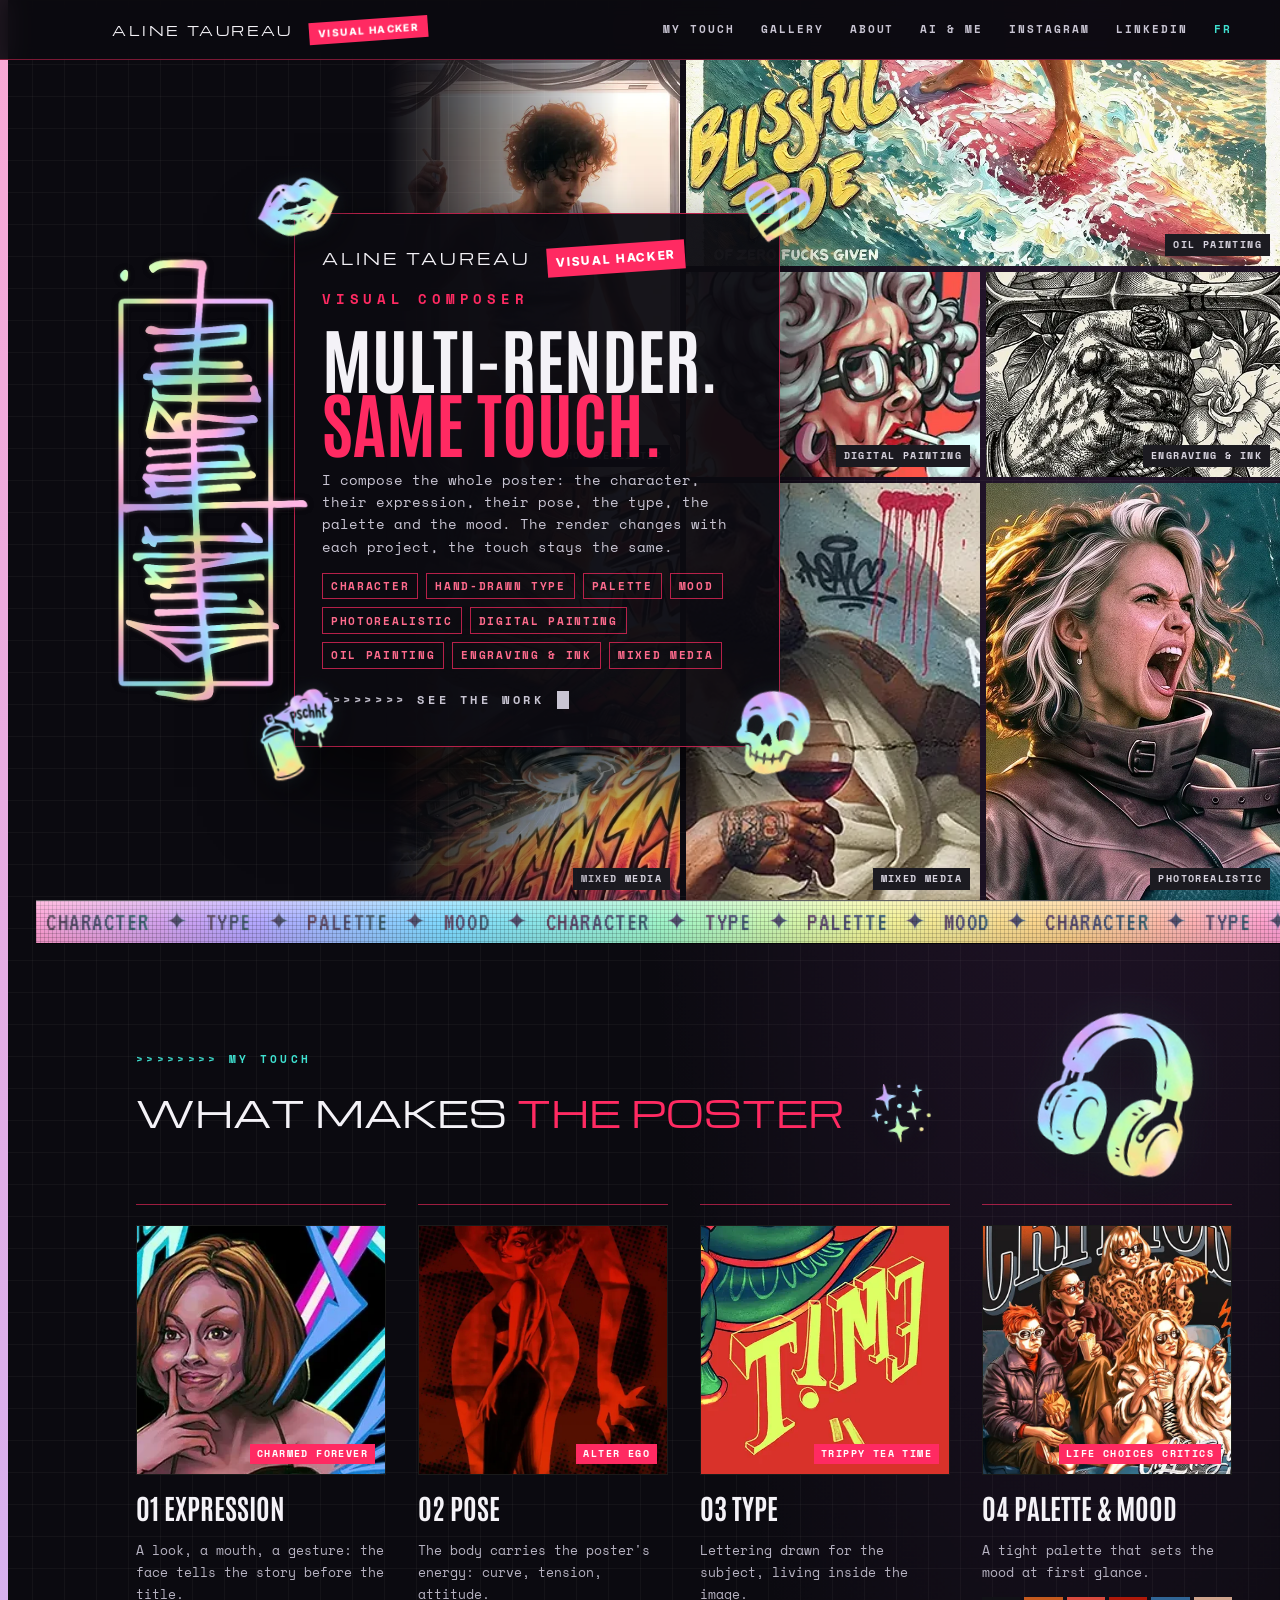
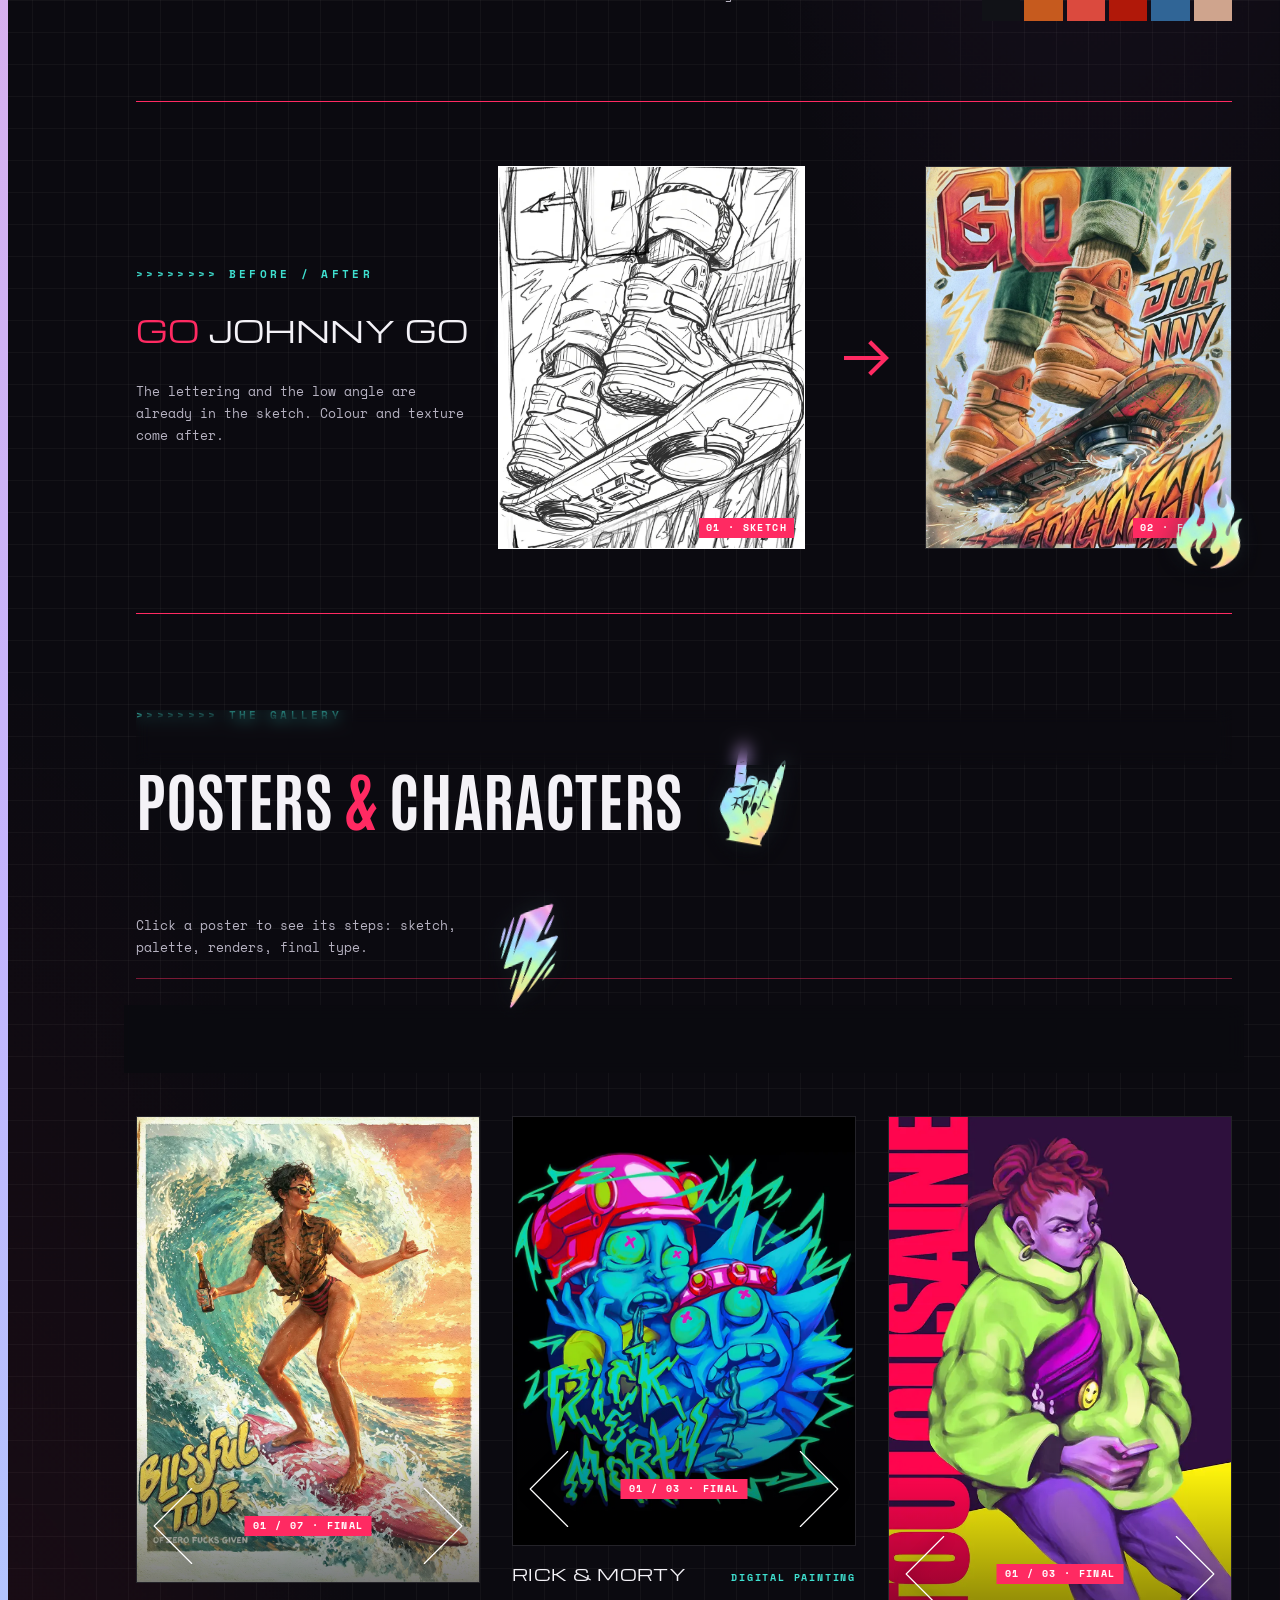
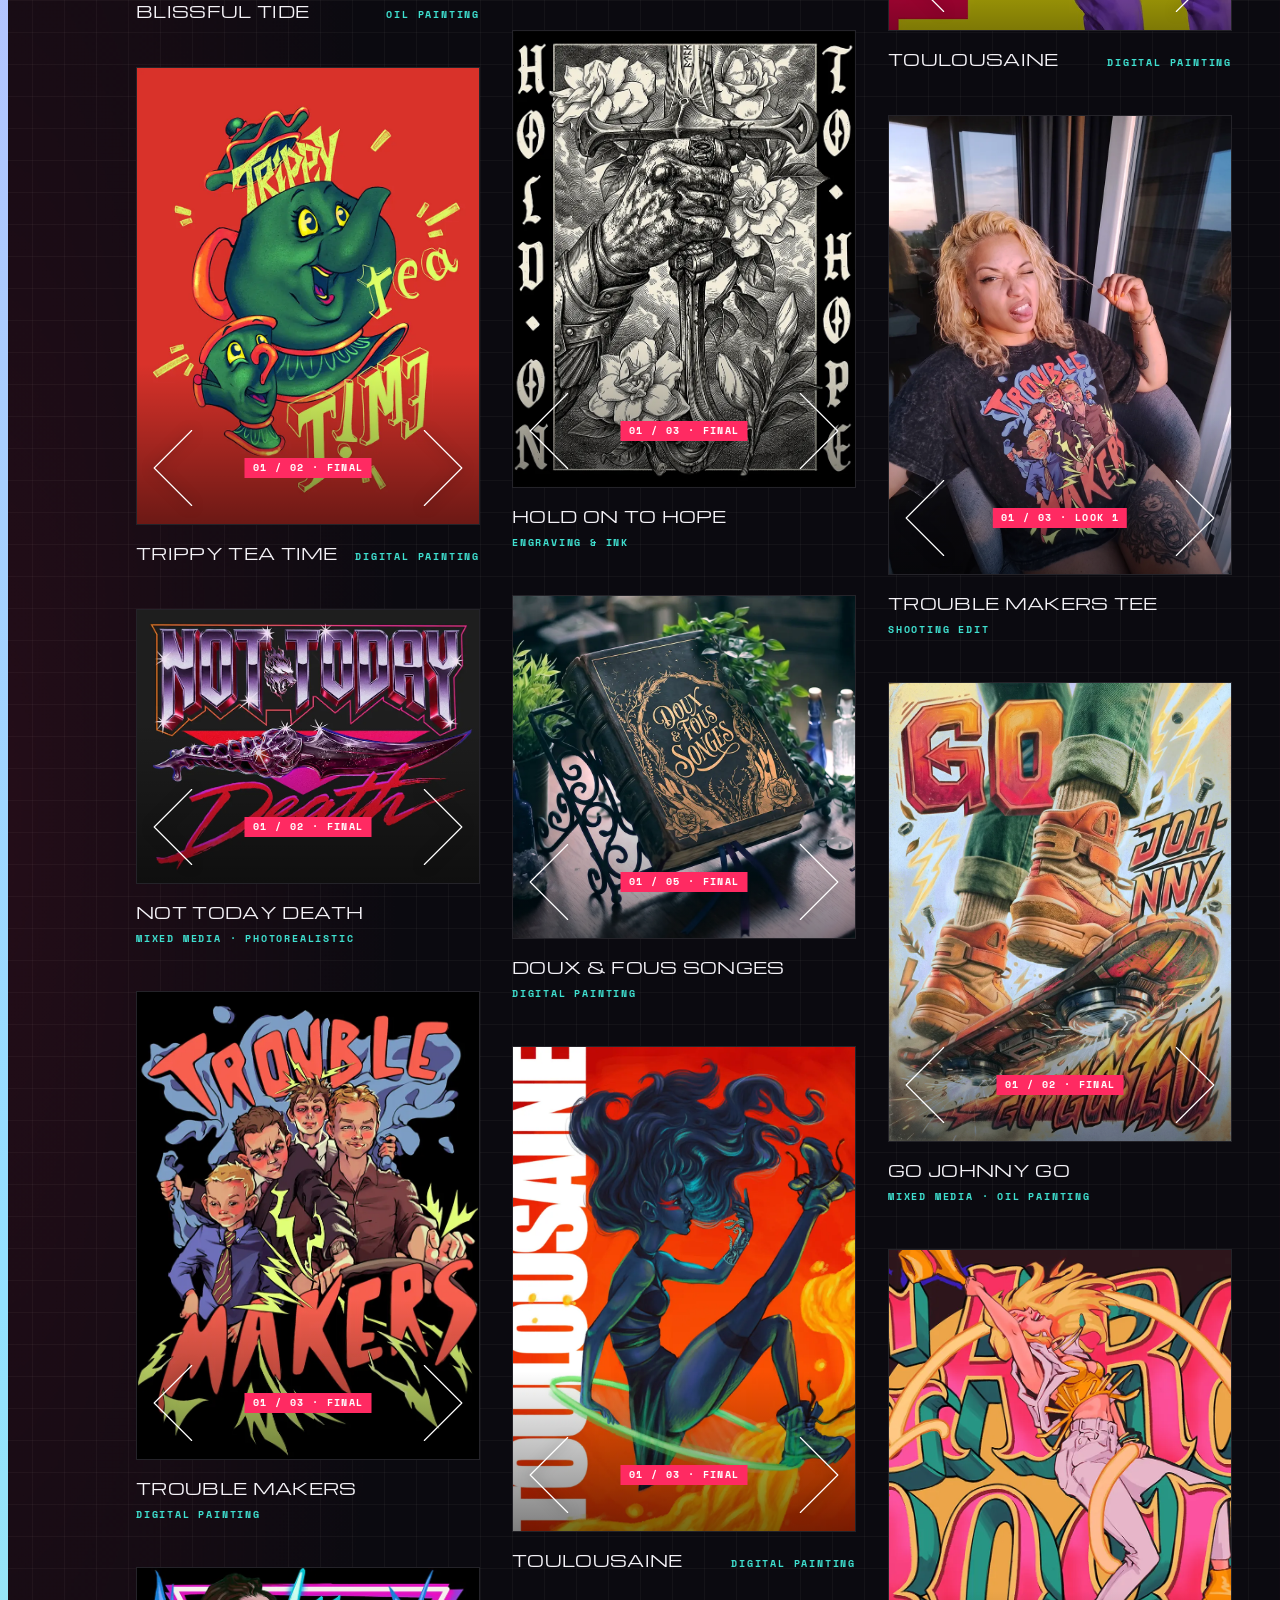
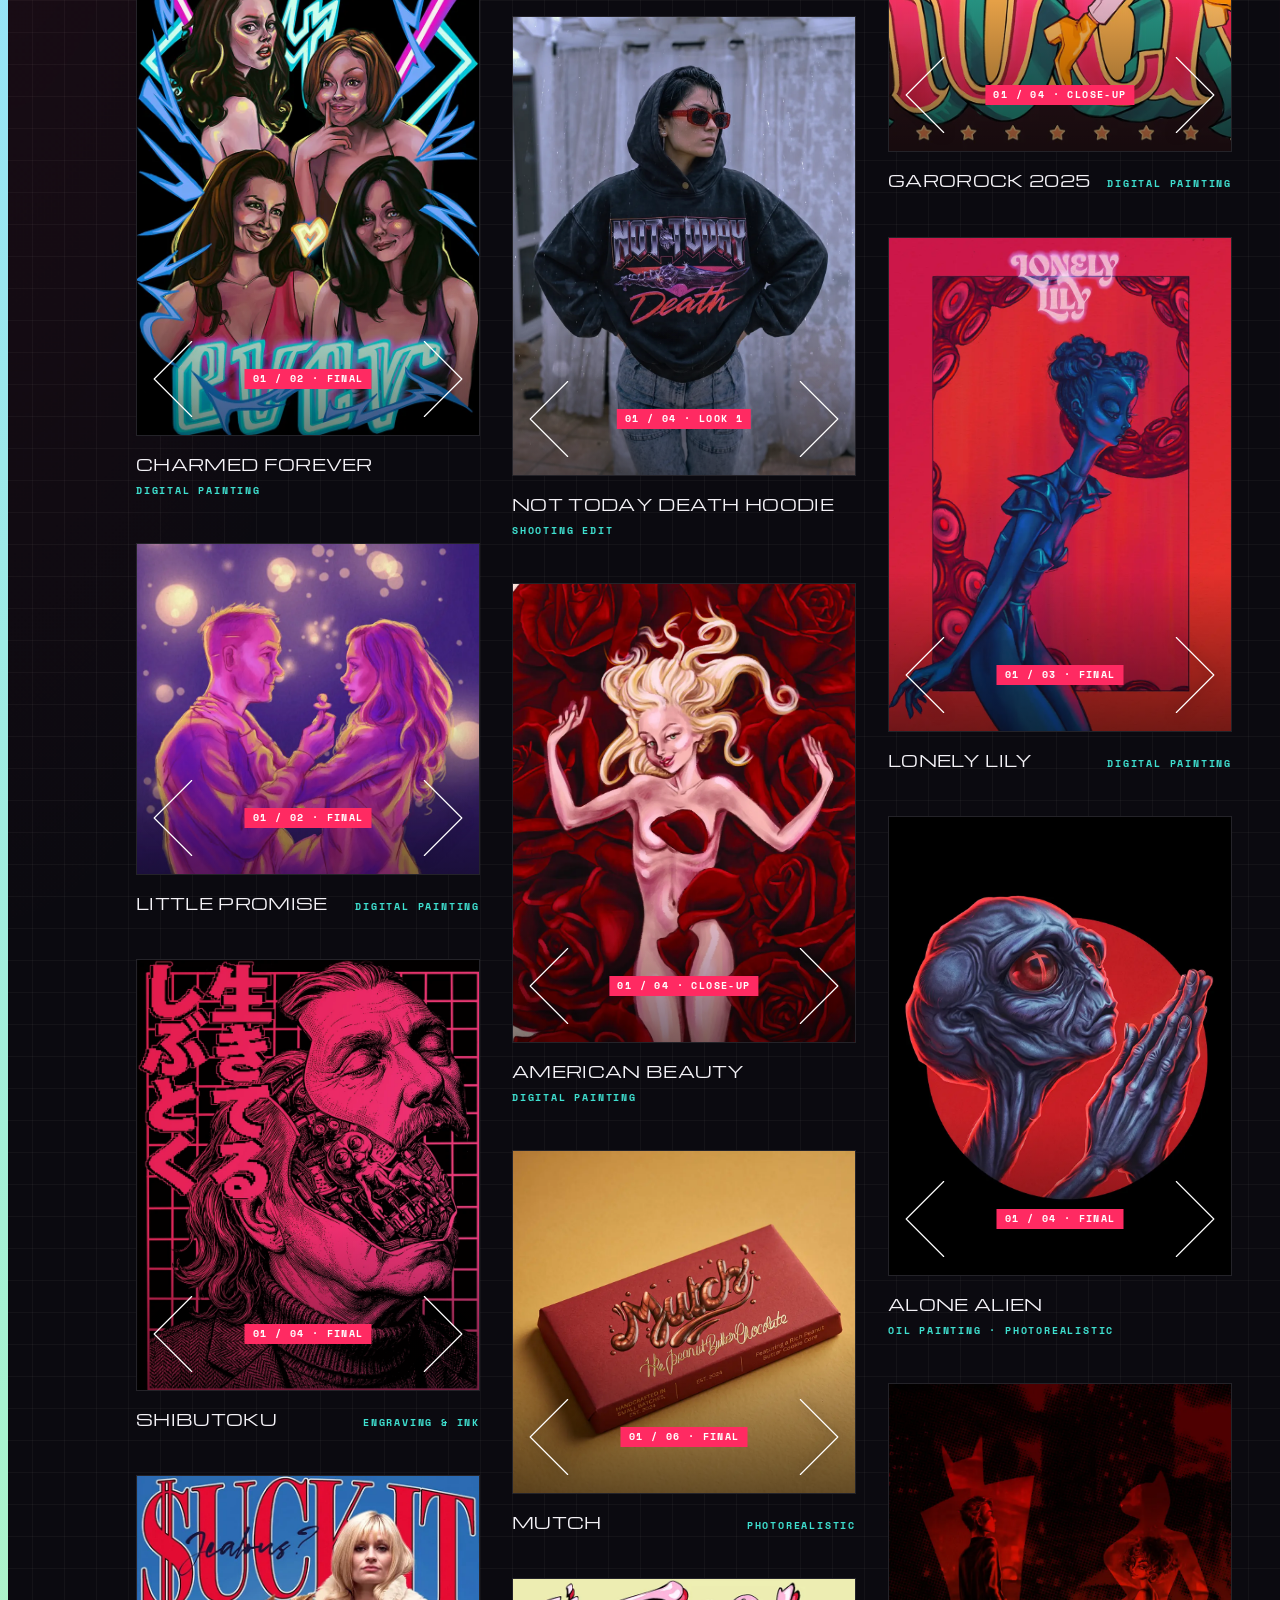
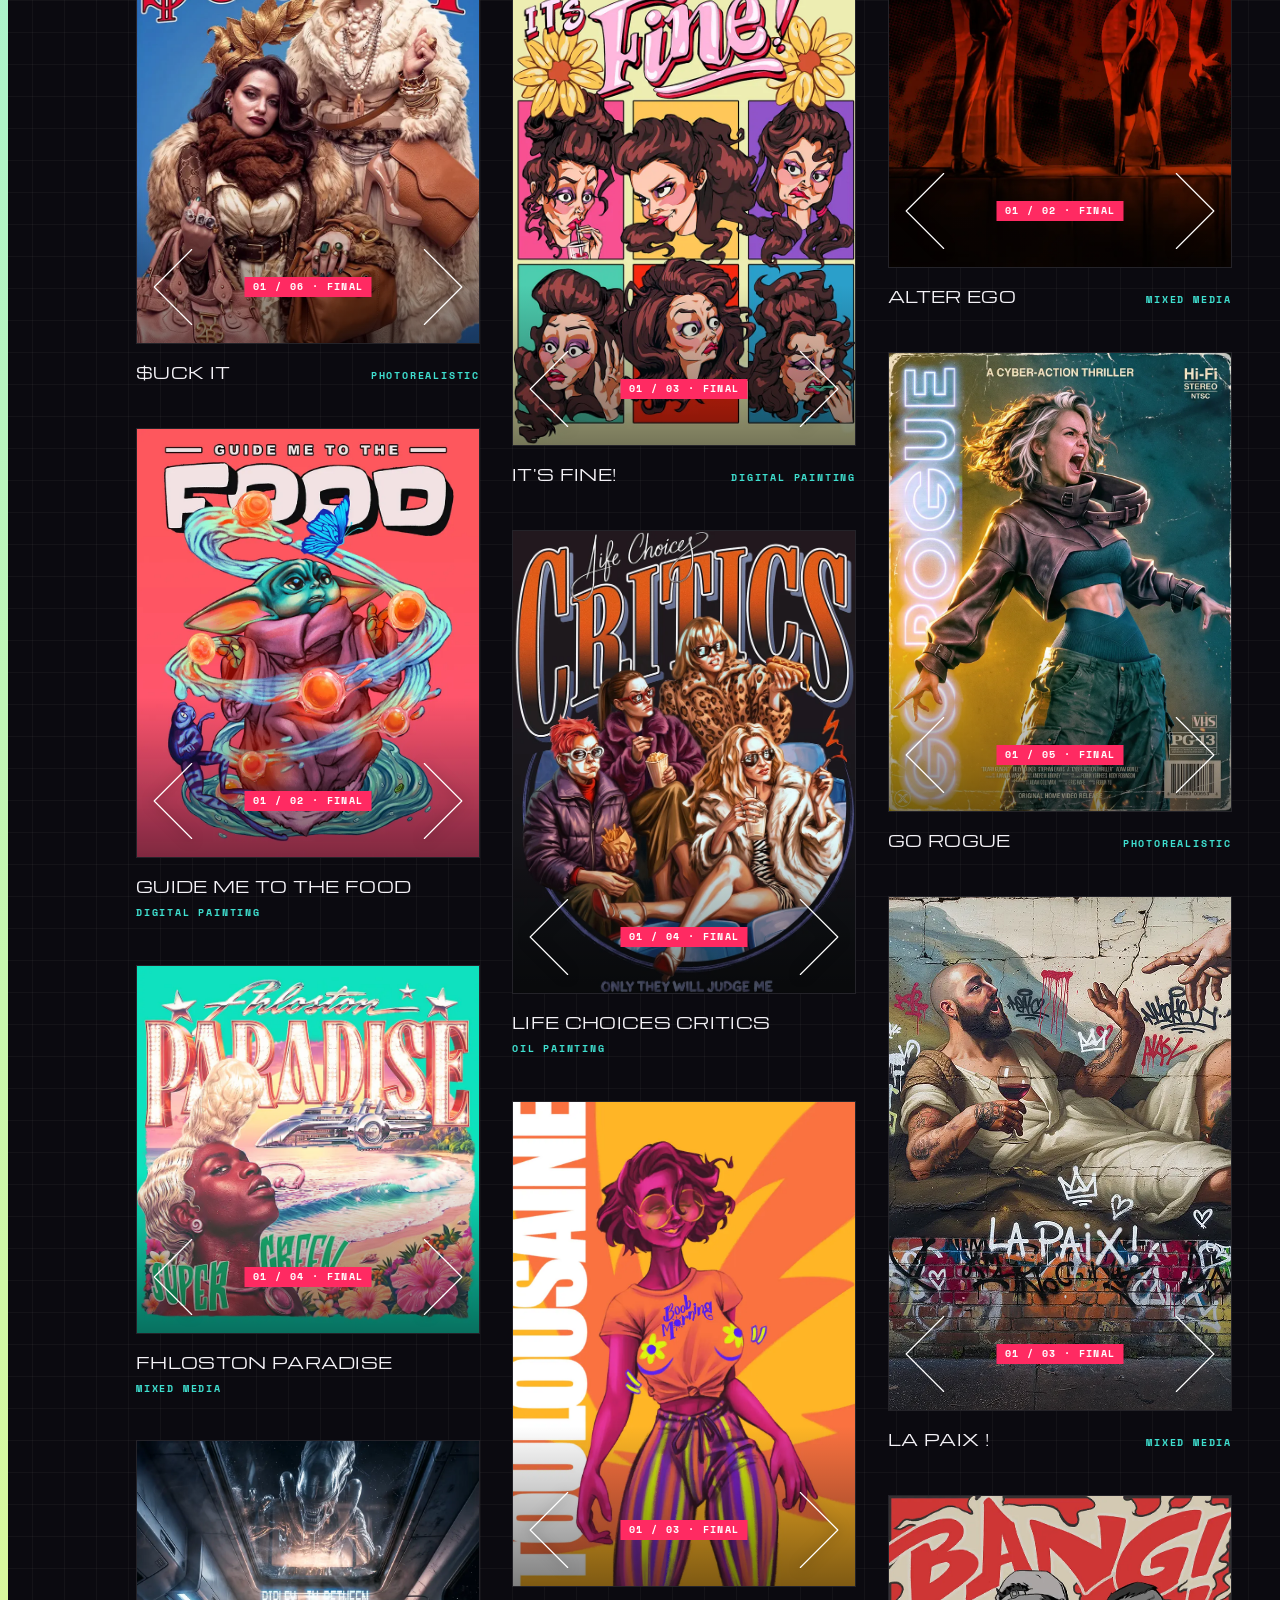
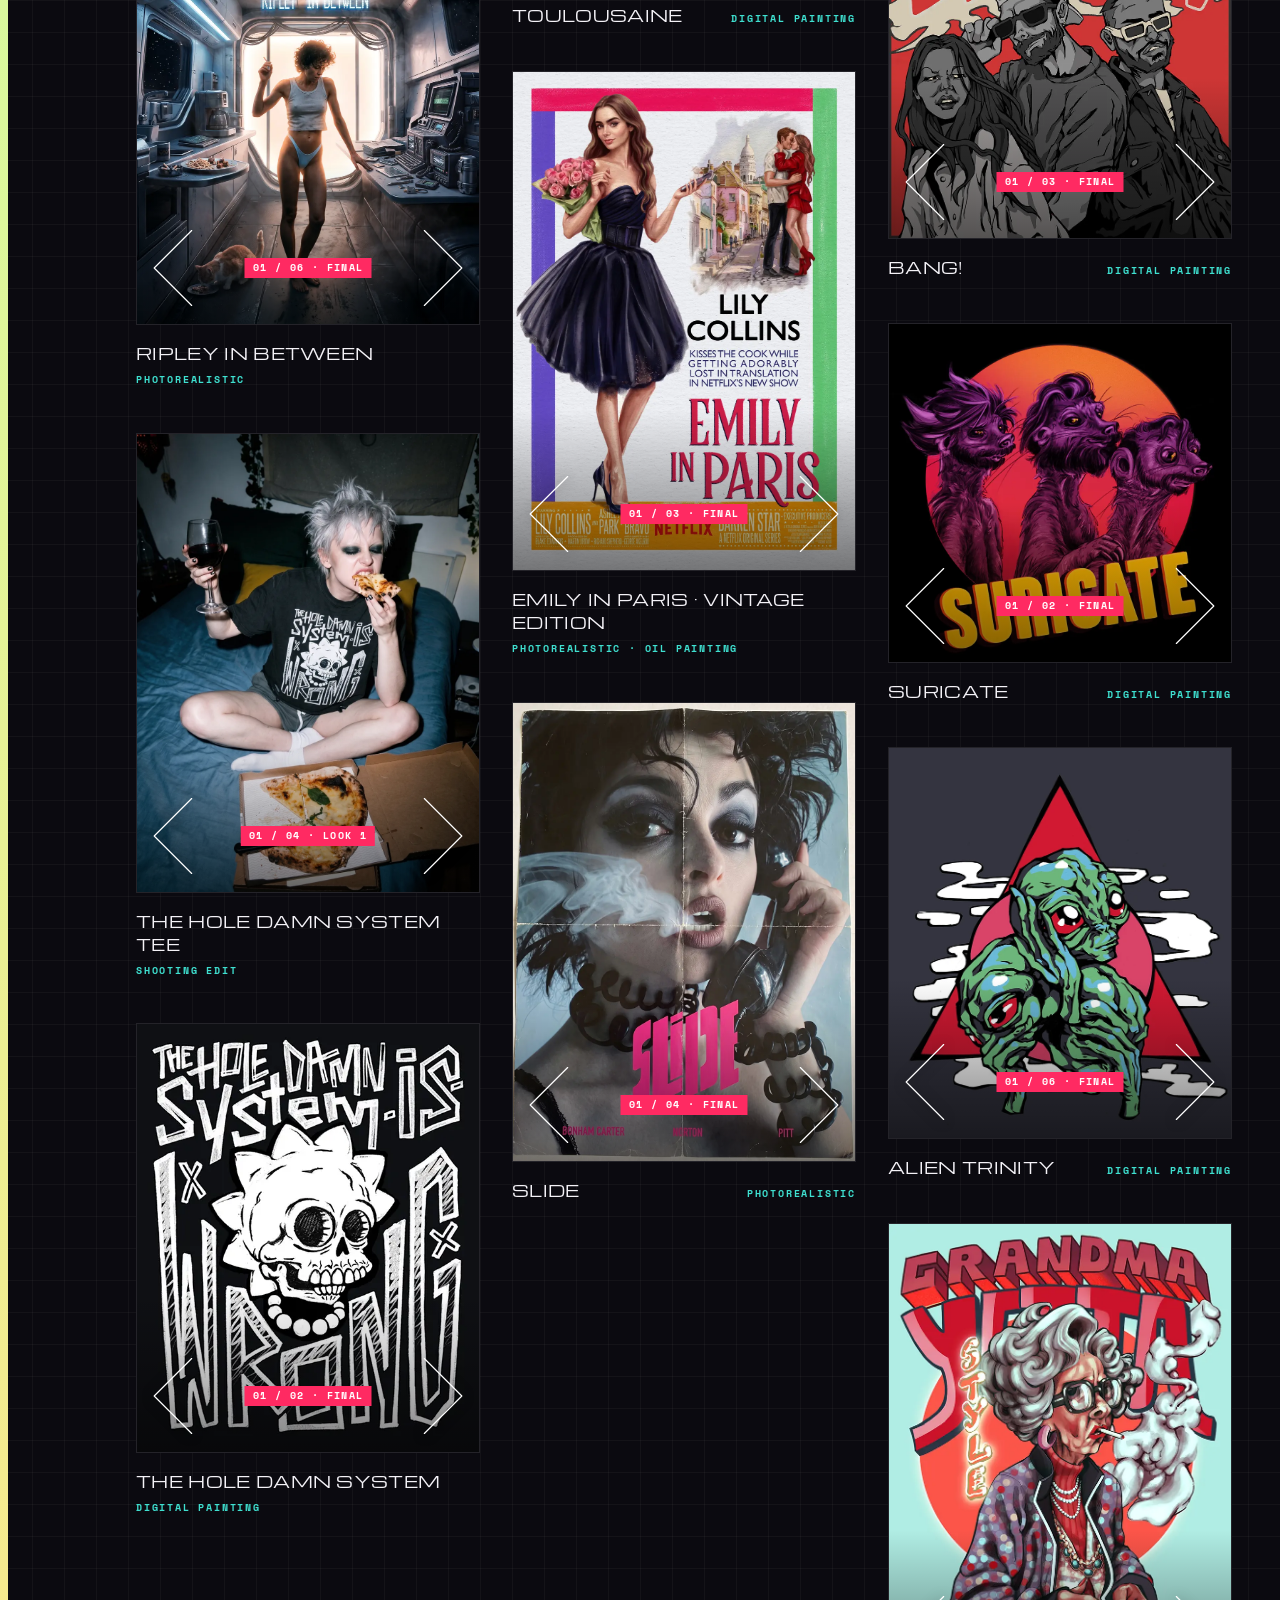
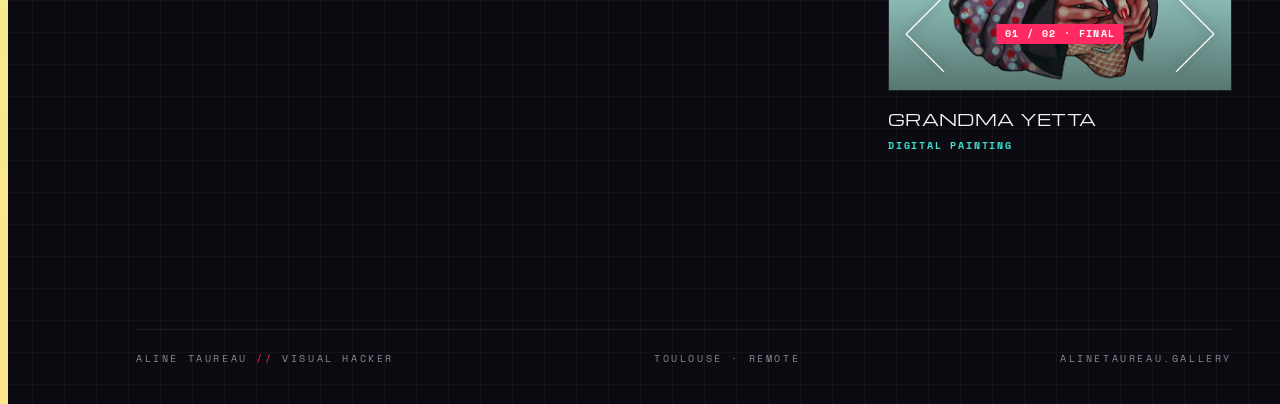
==== commit f7f0b52e: "V3 EN : close-up zoom, AI & me menu" ====
--- a/en/index.html
+++ b/en/index.html
@@ -10,6 +10,7 @@
 <meta property="og:title" content="Aline Taureau · Gallery"><meta property="og:description" content="Illustrator, poster artist, art director. From sketch to final visual."><meta property="og:image" content="https://alinetaureau.gallery/assets/preview.jpg">
 <link rel="alternate" hreflang="fr" href="https://alinetaureau.gallery/"><link rel="alternate" hreflang="en" href="https://alinetaureau.gallery/en/">
 <link rel="icon" href="/favicon.ico" sizes="48x48"><link rel="icon" type="image/png" sizes="192x192" href="/icon-192.png"><link rel="apple-touch-icon" href="/apple-touch-icon.png">
+<meta name="theme-color" content="#0b0a10">
 <meta name="theme-color" content="#0b0a10">
 <link rel="preconnect" href="https://fonts.googleapis.com">
 <link rel="preconnect" href="https://fonts.gstatic.com" crossorigin>
@@ -468,6 +469,13 @@
 @media (max-width:600px){.ia9{padding-top:90px}.ia9-card{padding:80px 18px 22px 24px}.ia9-g{grid-template-columns:1fr}.ia9-cloud{width:132px;top:-72px}.ia9-t{font-size:16px}.ia9-mp3 h3{font-size:28px}}
 @media (prefers-reduced-motion: reduce){.ia9-wrap,.ia9-cloud,.ia9-cloud i,.ia9-cloud b,.ia9-mp3::before{animation:none !important}}
 
+/* gros plans : léger zoom au survol, étiquettes gris foncé */
+.h3-tile img{transition:transform .5s cubic-bezier(.2,.8,.2,1)}
+.h3-tile:hover img{transform:scale(1.07)}
+.h3-shade{pointer-events:none}
+.h3-pill{background:#1c1b21 !important;color:#d8d4e0 !important}
+.mn9.on .mn9-nav a:nth-child(4){transition-delay:.3s}
+
 /* ---- site ---- */
 body{color:#f4f2f7}
 .h3-logo{cursor:pointer}
@@ -480,6 +488,26 @@
 .skip:focus{left:16px}
 :focus-visible{outline:2px solid #3fe0d0;outline-offset:3px}
 
+/* ---- carte Multipass (identique au site actuel) ---- */
+.about{--ink:#0f0f10;--mut:#a9a6b3;--mono:"Space Mono",ui-monospace,Menlo,monospace}
+.mp-wrap{padding:28px 48px;background:#0b0a10}
+.mp-screen{position:relative;overflow:hidden;border-radius:6px;background:#07080c;border:1px solid rgba(255,255,255,.14);box-shadow:inset 0 0 0 3px #0f1118,inset 0 0 30px rgba(0,0,0,.9),0 0 30px rgba(147,225,255,.08);padding:16px 0}
+.mp-track{display:flex;width:max-content;white-space:nowrap;animation:mpslow 160s linear infinite}
+.mp-track span{font-family:VT323,'Space Mono',monospace;font-size:64px;line-height:1;letter-spacing:.06em;text-transform:uppercase;padding:0 22px;background:linear-gradient(90deg,#f9a8d4,#c4b5fd,#93e1ff,#a7f3d0,#d9f99d,#fde68a,#ff9ec4,#f9a8d4);background-size:300% 100%;-webkit-background-clip:text;background-clip:text;color:transparent;animation:mphue 6s linear infinite;filter:drop-shadow(0 0 6px rgba(147,225,255,.45))}
+.mp-track span.s{padding:0 6px}
+.mp-grid{position:absolute;inset:0;pointer-events:none;background-image:linear-gradient(rgba(7,8,12,.85) 1px,transparent 1px),linear-gradient(90deg,rgba(7,8,12,.85) 1px,transparent 1px);background-size:4px 4px}
+.mp-scan{position:absolute;inset:0;pointer-events:none;background:linear-gradient(180deg,rgba(255,255,255,.06),transparent 40%,transparent 60%,rgba(255,255,255,.04));mix-blend-mode:screen}
+.mp-track,.mp-track span{animation:none}
+.mp-wrap{padding:20px}
+.mp-track span{font-size:48px}
+.mp-track span{font-size:40px;padding:0 14px}
+.mp-wrap{padding:0;margin-left:-88px}
+.mp-screen{border-radius:0;border-left:0;border-right:0}
+.mp-wrap{margin-left:-64px}
+.mp-wrap{margin-left:-52px}
+.mp-track span{font-size:40px;padding:0 16px}
+.mp-track span{font-size:32px}
+.mp-track span{font-size:26px;padding:0 10px}
 /* ---- carte Multipass (identique au site actuel) ---- */
 .about{--ink:#0f0f10;--mut:#a9a6b3;--mono:"Space Mono",ui-monospace,Menlo,monospace}
 /* ---------- multipass (clic sur la signature) ---------- */
@@ -533,6 +561,7 @@
 .mp .notch { position: absolute; top: 50%; width: 7%; aspect-ratio: 1; border-radius: 50%; transform: translateY(-50%); background: var(--notch, #ececee); }
 .vB .vh { background: none; padding: 0; font-size: 1.6em; background-image: linear-gradient(90deg,#ff9ad5,#9be7ff,#c2ffb0,#ffe08a,#ff9ad5); background-size: 200% 100%; -webkit-background-clip: text; background-clip: text; color: transparent; animation: mpHolo 4s linear infinite; }
 .about .x{background:#ff2a62;color:#fff;border:0;cursor:pointer}
+.about .x{background:#ff2a62;color:#fff;border:0;cursor:pointer}
 
 </style>
 </head>
@@ -548,6 +577,7 @@
 <a href="#patte" data-act="go" data-to="#patte"><i>01</i>My touch</a>
 <a href="#galerie" data-act="go" data-to="#galerie"><i>02</i>Gallery</a>
 <a href="#apropos" data-act="card"><i>03</i>About</a>
+<a href="#ia" data-act="ia"><i>04</i>AI &amp; me</a>
 </nav>
 <div class="mn9-soc">
 <a target="_blank" rel="noopener" href="https://www.instagram.com/alinetaureau/">Instagram</a>
@@ -567,6 +597,7 @@
 <a class="pg-nl" href="#patte" data-act="go" data-to="#patte">My touch</a>
 <a class="pg-nl" href="#galerie" data-act="go" data-to="#galerie">Gallery</a>
 <a class="pg-nl" href="#apropos" data-act="card">About</a>
+<a class="pg-nl" href="#ia" data-act="ia">AI &amp; me</a>
 <a target="_blank" rel="noopener" class="pg-nl" href="https://www.instagram.com/alinetaureau/">Instagram</a>
 <a target="_blank" rel="noopener" class="pg-nl" href="https://www.linkedin.com/in/aline-taureau-8699b541a/">LinkedIn</a>
 <a class="pg-nl" href="../" style="color: #3fe0d0" lang="fr">FR</a>
@@ -716,7 +747,7 @@
 <div class="ia9-mp3"><p class="k">&gt;&gt;&gt;&gt;&gt;&gt;&gt;&gt; 05 · AI AND ME</p><h3>AI, yes. Reality first.</h3><p>AI helps me search, never finish. What I make ends up on paper, fabric, objects: a poster, a tee, a cover. Years in print production taught me what a screen won't show: blacks that fill in, colours that shift, prints that survive the wash. That can't be faked.</p></div>
 <p class="ia9-sig">A composition eye that keeps learning. An artist's soul. A print trade. All three together.</p>
 </div></div></div>
-<script id="data" type="application/json">[{"t": "Trouble Makers Tee", "tags": ["shooting"], "steps": [{"th": "img/shoot-trouble-makers/1-s.webp", "big": "img/shoot-trouble-makers/1-m.webp", "lg": "img/shoot-trouble-makers/1-l.webp", "w": 960, "h": 1286, "l": "Look 1"}, {"th": "img/shoot-trouble-makers/2-s.webp", "big": "img/shoot-trouble-makers/2-m.webp", "lg": "img/shoot-trouble-makers/2-m.webp", "w": 960, "h": 1286, "l": "Look 2"}, {"th": "img/shoot-trouble-makers/3-s.webp", "big": "img/shoot-trouble-makers/3-m.webp", "lg": "img/shoot-trouble-makers/3-m.webp", "w": 960, "h": 1286, "l": "Look 3"}]}, {"t": "Not Today Death Hoodie", "tags": ["shooting"], "steps": [{"th": "img/shoot-not-today-death/1-s.webp", "big": "img/shoot-not-today-death/1-m.webp", "lg": "img/shoot-not-today-death/1-l.webp", "w": 960, "h": 1286, "l": "Look 1"}, {"th": "img/shoot-not-today-death/2-s.webp", "big": "img/shoot-not-today-death/2-m.webp", "lg": "img/shoot-not-today-death/2-m.webp", "w": 960, "h": 1286, "l": "Look 2"}, {"th": "img/shoot-not-today-death/3-s.webp", "big": "img/shoot-not-today-death/3-m.webp", "lg": "img/shoot-not-today-death/3-m.webp", "w": 960, "h": 1286, "l": "Look 3"}, {"th": "img/shoot-not-today-death/4-s.webp", "big": "img/shoot-not-today-death/4-m.webp", "lg": "img/shoot-not-today-death/4-m.webp", "w": 960, "h": 1286, "l": "Look 4"}]}, {"t": "The Hole Damn System Tee", "tags": ["shooting"], "steps": [{"th": "img/shoot-hole-damn-system/1-s.webp", "big": "img/shoot-hole-damn-system/1-m.webp", "lg": "img/shoot-hole-damn-system/1-l.webp", "w": 960, "h": 1286, "l": "Look 1"}, {"th": "img/shoot-hole-damn-system/3-s.webp", "big": "img/shoot-hole-damn-system/3-m.webp", "lg": "img/shoot-hole-damn-system/3-m.webp", "w": 960, "h": 1286, "l": "Look 2"}, {"th": "img/shoot-hole-damn-system/2-s.webp", "big": "img/shoot-hole-damn-system/2-m.webp", "lg": "img/shoot-hole-damn-system/2-m.webp", "w": 960, "h": 1286, "l": "Look 3"}, {"th": "img/shoot-hole-damn-system/4-s.webp", "big": "img/shoot-hole-damn-system/4-m.webp", "lg": "img/shoot-hole-damn-system/4-m.webp", "w": 960, "h": 1286, "l": "Look 4"}]}, {"t": "Go Johnny Go", "tags": ["poster"], "steps": [{"th": "img/go-johnny-go/1-s.webp", "big": "img/go-johnny-go/1-m.webp", "lg": "img/go-johnny-go/1-l.webp", "w": 960, "h": 1286, "l": "Final"}, {"th": "img/go-johnny-go/2-s.webp", "big": "img/go-johnny-go/2-m.webp", "lg": "img/go-johnny-go/2-m.webp", "w": 960, "h": 1309, "l": "Croquis"}]}, {"t": "Blissful Tide", "tags": ["poster"], "steps": [{"th": "img/blissful-tide/1-s.webp", "big": "img/blissful-tide/1-m.webp", "lg": "img/blissful-tide/1-l.webp", "w": 960, "h": 1304, "l": "Final"}, {"th": "img/blissful-tide/6-s.webp", "big": "img/blissful-tide/6-m.webp", "lg": "img/blissful-tide/6-m.webp", "w": 960, "h": 1304, "l": "Close-up titre"}, {"th": "img/blissful-tide/7-s.webp", "big": "img/blissful-tide/7-m.webp", "lg": "img/blissful-tide/7-m.webp", "w": 960, "h": 1304, "l": "Close-up visage"}, {"th": "img/blissful-tide/2-s.webp", "big": "img/blissful-tide/2-m.webp", "lg": "img/blissful-tide/2-m.webp", "w": 960, "h": 1304, "l": "Edit 1"}, {"th": "img/blissful-tide/3-s.webp", "big": "img/blissful-tide/3-m.webp", "lg": "img/blissful-tide/3-m.webp", "w": 960, "h": 1304, "l": "Edit 2"}, {"th": "img/blissful-tide/4-s.webp", "big": "img/blissful-tide/4-m.webp", "lg": "img/blissful-tide/4-m.webp", "w": 960, "h": 1304, "l": "Edit 3"}, {"th": "img/blissful-tide/5-s.webp", "big": "img/blissful-tide/5-m.webp", "lg": "img/blissful-tide/5-m.webp", "w": 960, "h": 1304, "l": "Edit 4"}]}, {"t": "Grandma Yetta", "tags": ["illu"], "steps": [{"th": "img/grandma-yetta/1-s.webp", "big": "img/grandma-yetta/1-m.webp", "lg": "img/grandma-yetta/1-m.webp", "w": 709, "h": 967, "l": "Final"}, {"th": "img/grandma-yetta/2-s.webp", "big": "img/grandma-yetta/2-m.webp", "lg": "img/grandma-yetta/2-m.webp", "w": 709, "h": 967, "l": "Croquis"}]}, {"t": "Go Rogue", "tags": ["poster"], "steps": [{"th": "img/go-rogue/6-s.webp", "big": "img/go-rogue/6-m.webp", "lg": "img/go-rogue/6-l.webp", "w": 960, "h": 1286, "l": "Final"}, {"th": "img/go-rogue/7-s.webp", "big": "img/go-rogue/7-m.webp", "lg": "img/go-rogue/7-m.webp", "w": 960, "h": 1720, "l": "Version photo"}, {"th": "img/go-rogue/4-s.webp", "big": "img/go-rogue/4-m.webp", "lg": "img/go-rogue/4-m.webp", "w": 960, "h": 1707, "l": "Photo de base"}, {"th": "img/go-rogue/2-s.webp", "big": "img/go-rogue/2-motion.webp", "lg": "img/go-rogue/2-motion.webp", "w": 760, "h": 1096, "l": "Motion · croquis → edits IA"}, {"th": "img/go-rogue/5-s.webp", "big": "img/go-rogue/5-m.webp", "lg": "img/go-rogue/5-m.webp", "w": 960, "h": 1386, "l": "Close-up"}]}, {"t": "Toulousaine", "tags": ["illu"], "steps": [{"th": "img/toulousaine/1-s.webp", "big": "img/toulousaine/1-m.webp", "lg": "img/toulousaine/1-m.webp", "w": 640, "h": 960, "l": "Final"}, {"th": "img/toulousaine/2-s.webp", "big": "img/toulousaine/2-m.webp", "lg": "img/toulousaine/2-m.webp", "w": 960, "h": 1440, "l": "Palette"}, {"th": "img/toulousaine/3-s.webp", "big": "img/toulousaine/3-m.webp", "lg": "img/toulousaine/3-m.webp", "w": 960, "h": 1440, "l": "Croquis"}]}, {"t": "Garorock 2025", "tags": ["illu"], "steps": [{"th": "img/garorock-2025/1-s.webp", "big": "img/garorock-2025/1-m.webp", "lg": "img/garorock-2025/1-l.webp", "w": 766, "h": 1123, "l": "Close-up"}, {"th": "img/garorock-2025/2-s.webp", "big": "img/garorock-2025/2-m.webp", "lg": "img/garorock-2025/2-m.webp", "w": 766, "h": 1123, "l": "Croquis"}, {"th": "img/garorock-2025/3-s.webp", "big": "img/garorock-2025/3-m.webp", "lg": "img/garorock-2025/3-m.webp", "w": 766, "h": 1123, "l": "Rough couleur"}, {"th": "img/garorock-2025/4-s.webp", "big": "img/garorock-2025/4-m.webp", "lg": "img/garorock-2025/4-m.webp", "w": 766, "h": 1123, "l": "Final"}]}, {"t": "Ripley In Between", "tags": ["poster"], "steps": [{"th": "img/ripley-in-between/1-s.webp", "big": "img/ripley-in-between/1-m.webp", "lg": "img/ripley-in-between/1-l.webp", "w": 960, "h": 1357, "l": "Final"}, {"th": "img/ripley-in-between/2-s.webp", "big": "img/ripley-in-between/2-m.webp", "lg": "img/ripley-in-between/2-m.webp", "w": 955, "h": 1350, "l": "Croquis"}, {"th": "img/ripley-in-between/3-s.webp", "big": "img/ripley-in-between/3-m.webp", "lg": "img/ripley-in-between/3-m.webp", "w": 955, "h": 1350, "l": "Edit 1"}, {"th": "img/ripley-in-between/4-s.webp", "big": "img/ripley-in-between/4-m.webp", "lg": "img/ripley-in-between/4-m.webp", "w": 955, "h": 1350, "l": "Edit 2"}, {"th": "img/ripley-in-between/5-s.webp", "big": "img/ripley-in-between/5-m.webp", "lg": "img/ripley-in-between/5-m.webp", "w": 955, "h": 1350, "l": "Edit 3"}, {"th": "img/ripley-in-between/6-s.webp", "big": "img/ripley-in-between/6-m.webp", "lg": "img/ripley-in-between/6-m.webp", "w": 955, "h": 1350, "l": "Edit 4"}]}, {"t": "Life Choices Critics", "tags": ["poster"], "steps": [{"th": "img/life-choices-critics/1n-s.webp", "big": "img/life-choices-critics/1n-m.webp", "lg": "img/life-choices-critics/1n-l.webp", "w": 760, "h": 1027, "l": "Final"}, {"th": "img/life-choices-critics/2-s.webp", "big": "img/life-choices-critics/2-m.webp", "lg": "img/life-choices-critics/2-m.webp", "w": 960, "h": 1286, "l": "Croquis"}, {"th": "img/life-choices-critics/3-s.webp", "big": "img/life-choices-critics/3-m.webp", "lg": "img/life-choices-critics/3-m.webp", "w": 960, "h": 1286, "l": "Digital painting"}, {"th": "img/life-choices-critics/4-s.webp", "big": "img/life-choices-critics/4-m.webp", "lg": "img/life-choices-critics/4-m.webp", "w": 960, "h": 1286, "l": "Retouche"}]}, {"t": "Emily in Paris · Vintage Edition", "tags": ["poster"], "steps": [{"th": "img/emily-in-paris/1-s.webp", "big": "img/emily-in-paris/1-m.webp", "lg": "img/emily-in-paris/1-l.webp", "w": 960, "h": 1399, "l": "Final"}, {"th": "img/emily-in-paris/2-s.webp", "big": "img/emily-in-paris/2-m.webp", "lg": "img/emily-in-paris/2-m.webp", "w": 960, "h": 1399, "l": "Palette"}, {"th": "img/emily-in-paris/3-s.webp", "big": "img/emily-in-paris/3-m.webp", "lg": "img/emily-in-paris/3-m.webp", "w": 960, "h": 1399, "l": "Croquis"}]}, {"t": "Guide Me to the Food", "tags": ["illu"], "steps": [{"th": "img/guide-me-to-the-food/1-s.webp", "big": "img/guide-me-to-the-food/1-m.webp", "lg": "img/guide-me-to-the-food/1-m.webp", "w": 864, "h": 1080, "l": "Final"}, {"th": "img/guide-me-to-the-food/2-s.webp", "big": "img/guide-me-to-the-food/2-m.webp", "lg": "img/guide-me-to-the-food/2-m.webp", "w": 864, "h": 1080, "l": "Croquis"}]}, {"t": "Alone Alien", "tags": ["poster"], "steps": [{"th": "img/alone-alien/1-s.webp", "big": "img/alone-alien/1-m.webp", "lg": "img/alone-alien/1-l.webp", "w": 960, "h": 1286, "l": "Final"}, {"th": "img/alone-alien/2-s.webp", "big": "img/alone-alien/2-m.webp", "lg": "img/alone-alien/2-m.webp", "w": 960, "h": 1286, "l": "Croquis"}, {"th": "img/alone-alien/3-s.webp", "big": "img/alone-alien/3-m.webp", "lg": "img/alone-alien/3-m.webp", "w": 960, "h": 1286, "l": "Digital painting"}, {"th": "img/alone-alien/4-s.webp", "big": "img/alone-alien/4-m.webp", "lg": "img/alone-alien/4-m.webp", "w": 960, "h": 1286, "l": "Retouche"}]}, {"t": "Lonely Lily", "tags": ["illu"], "steps": [{"th": "img/lonely-lily/1-s.webp", "big": "img/lonely-lily/1-m.webp", "lg": "img/lonely-lily/1-l.webp", "w": 960, "h": 1383, "l": "Final"}, {"th": "img/lonely-lily/2-s.webp", "big": "img/lonely-lily/2-m.webp", "lg": "img/lonely-lily/2-m.webp", "w": 960, "h": 1383, "l": "Palette"}, {"th": "img/lonely-lily/3-s.webp", "big": "img/lonely-lily/3-m.webp", "lg": "img/lonely-lily/3-m.webp", "w": 960, "h": 1383, "l": "Croquis"}]}, {"t": "American Beauty", "tags": ["illu"], "steps": [{"th": "img/american-beauty/1-s.webp", "big": "img/american-beauty/1-m.webp", "lg": "img/american-beauty/1-l.webp", "w": 960, "h": 1287, "l": "Close-up"}, {"th": "img/american-beauty/4-s.webp", "big": "img/american-beauty/4-m.webp", "lg": "img/american-beauty/4-m.webp", "w": 960, "h": 1287, "l": "Croquis"}, {"th": "img/american-beauty/3-s.webp", "big": "img/american-beauty/3-m.webp", "lg": "img/american-beauty/3-m.webp", "w": 960, "h": 1287, "l": "Digital painting en cours"}, {"th": "img/american-beauty/2-s.webp", "big": "img/american-beauty/2-m.webp", "lg": "img/american-beauty/2-m.webp", "w": 960, "h": 1287, "l": "Final"}]}, {"t": "Toulousaine", "tags": ["illu"], "steps": [{"th": "img/toulousaine-2/1-s.webp", "big": "img/toulousaine-2/1-m.webp", "lg": "img/toulousaine-2/1-l.webp", "w": 960, "h": 1358, "l": "Final"}, {"th": "img/toulousaine-2/2-s.webp", "big": "img/toulousaine-2/2-m.webp", "lg": "img/toulousaine-2/2-m.webp", "w": 960, "h": 1358, "l": "Palette"}, {"th": "img/toulousaine-2/3-s.webp", "big": "img/toulousaine-2/3-m.webp", "lg": "img/toulousaine-2/3-m.webp", "w": 960, "h": 1358, "l": "Croquis"}]}, {"t": "Fhloston Paradise", "tags": ["poster"], "steps": [{"th": "img/fhloston-paradise/1-s.webp", "big": "img/fhloston-paradise/1-m.webp", "lg": "img/fhloston-paradise/1-m.webp", "w": 752, "h": 806, "l": "Final"}, {"th": "img/fhloston-paradise/3-s.webp", "big": "img/fhloston-paradise/3-m.webp", "lg": "img/fhloston-paradise/3-m.webp", "w": 672, "h": 840, "l": "Croquis"}, {"th": "img/fhloston-paradise/4-s.webp", "big": "img/fhloston-paradise/4-m.webp", "lg": "img/fhloston-paradise/4-m.webp", "w": 609, "h": 840, "l": "Digital painting"}, {"th": "img/fhloston-paradise/2-s.webp", "big": "img/fhloston-paradise/2-m.webp", "lg": "img/fhloston-paradise/2-m.webp", "w": 518, "h": 648, "l": "Close-up"}]}, {"t": "Slide", "tags": ["poster"], "steps": [{"th": "img/slide/1-s.webp", "big": "img/slide/1-m.webp", "lg": "img/slide/1-l.webp", "w": 960, "h": 1286, "l": "Final"}, {"th": "img/slide/4-s.webp", "big": "img/slide/4-m.webp", "lg": "img/slide/4-m.webp", "w": 960, "h": 1286, "l": "Croquis"}, {"th": "img/slide/3-s.webp", "big": "img/slide/3-m.webp", "lg": "img/slide/3-m.webp", "w": 960, "h": 1286, "l": "Edit 1"}, {"th": "img/slide/2-s.webp", "big": "img/slide/2-m.webp", "lg": "img/slide/2-m.webp", "w": 960, "h": 1286, "l": "Edit 2"}]}, {"t": "Trouble Makers", "tags": ["illu"], "steps": [{"th": "img/trouble-makers/1-s.webp", "big": "img/trouble-makers/1-m.webp", "lg": "img/trouble-makers/1-m.webp", "w": 765, "h": 1044, "l": "Final"}, {"th": "img/trouble-makers/2-s.webp", "big": "img/trouble-makers/2-m.webp", "lg": "img/trouble-makers/2-m.webp", "w": 765, "h": 1044, "l": "Croquis"}, {"th": "img/trouble-makers/3-s.webp", "big": "img/trouble-makers/3-m.webp", "lg": "img/trouble-makers/3-m.webp", "w": 765, "h": 1044, "l": "Digital painting"}]}, {"t": "$uck It", "tags": ["poster"], "steps": [{"th": "img/uck-it/1b-s.webp", "big": "img/uck-it/1b-m.webp", "lg": "img/uck-it/1b-m.webp", "w": 732, "h": 1000, "l": "Final"}, {"th": "img/uck-it/4-s.webp", "big": "img/uck-it/4-m.webp", "lg": "img/uck-it/4-m.webp", "w": 864, "h": 1080, "l": "Croquis"}, {"th": "img/uck-it/5-s.webp", "big": "img/uck-it/5-m.webp", "lg": "img/uck-it/5-m.webp", "w": 864, "h": 1080, "l": "Détourage"}, {"th": "img/uck-it/6-s.webp", "big": "img/uck-it/6-m.webp", "lg": "img/uck-it/6-m.webp", "w": 864, "h": 1080, "l": "Détourage"}, {"th": "img/uck-it/2-s.webp", "big": "img/uck-it/2-m.webp", "lg": "img/uck-it/2-m.webp", "w": 864, "h": 1080, "l": "Mise en scène"}, {"th": "img/uck-it/3-s.webp", "big": "img/uck-it/3-m.webp", "lg": "img/uck-it/3-m.webp", "w": 864, "h": 1080, "l": "Mise en scène"}]}, {"t": "Mutch", "tags": ["poster"], "steps": [{"th": "img/mutch/1-s.webp", "big": "img/mutch/1-m.webp", "lg": "img/mutch/1-m.webp", "w": 950, "h": 950, "l": "Final"}, {"th": "img/mutch/3-s.webp", "big": "img/mutch/3-m.webp", "lg": "img/mutch/3-m.webp", "w": 950, "h": 950, "l": "Croquis"}, {"th": "img/mutch/2-s.webp", "big": "img/mutch/2-m.webp", "lg": "img/mutch/2-m.webp", "w": 950, "h": 950, "l": "Digital painting"}, {"th": "img/mutch/4-s.webp", "big": "img/mutch/4-m.webp", "lg": "img/mutch/4-m.webp", "w": 950, "h": 950, "l": "Mise en scène"}, {"th": "img/mutch/5-s.webp", "big": "img/mutch/5-m.webp", "lg": "img/mutch/5-m.webp", "w": 950, "h": 950, "l": "Mise en scène"}, {"th": "img/mutch/6-s.webp", "big": "img/mutch/6-m.webp", "lg": "img/mutch/6-m.webp", "w": 950, "h": 950, "l": "Mise en scène"}]}, {"t": "Little Promise", "tags": ["illu"], "steps": [{"th": "img/little-promise/1-s.webp", "big": "img/little-promise/1-m.webp", "lg": "img/little-promise/1-l.webp", "w": 960, "h": 926, "l": "Final"}, {"th": "img/little-promise/2-s.webp", "big": "img/little-promise/2-m.webp", "lg": "img/little-promise/2-m.webp", "w": 960, "h": 926, "l": "Croquis"}]}, {"t": "Charmed Forever", "tags": ["illu"], "steps": [{"th": "img/charmed-forever/1-s.webp", "big": "img/charmed-forever/1-m.webp", "lg": "img/charmed-forever/1-m.webp", "w": 732, "h": 1000, "l": "Final"}, {"th": "img/charmed-forever/2-s.webp", "big": "img/charmed-forever/2-m.webp", "lg": "img/charmed-forever/2-m.webp", "w": 850, "h": 1161, "l": "Croquis"}]}, {"t": "Shibutoku", "tags": ["poster"], "steps": [{"th": "img/shibutoku/1n2-s.webp", "big": "img/shibutoku/1n2-m.webp", "lg": "img/shibutoku/1n2-l.webp", "w": 798, "h": 1004, "l": "Final"}, {"th": "img/shibutoku/2-s.webp", "big": "img/shibutoku/2-m.webp", "lg": "img/shibutoku/2-m.webp", "w": 625, "h": 794, "l": "Edit 1"}, {"th": "img/shibutoku/3-s.webp", "big": "img/shibutoku/3-m.webp", "lg": "img/shibutoku/3-m.webp", "w": 625, "h": 794, "l": "Edit 2"}, {"th": "img/shibutoku/4-s.webp", "big": "img/shibutoku/4-m.webp", "lg": "img/shibutoku/4-m.webp", "w": 625, "h": 794, "l": "Edit 3"}]}, {"t": "It's Fine!", "tags": ["illu"], "steps": [{"th": "img/it-s-fine/1-s.webp", "big": "img/it-s-fine/1-m.webp", "lg": "img/it-s-fine/1-m.webp", "w": 766, "h": 1044, "l": "Final"}, {"th": "img/it-s-fine/2-s.webp", "big": "img/it-s-fine/2-m.webp", "lg": "img/it-s-fine/2-m.webp", "w": 766, "h": 1044, "l": "Croquis"}, {"th": "img/it-s-fine/3-s.webp", "big": "img/it-s-fine/3-m.webp", "lg": "img/it-s-fine/3-m.webp", "w": 766, "h": 1044, "l": "Digital painting"}]}, {"t": "Doux & Fous Songes", "tags": ["illu"], "steps": [{"th": "img/doux-fous-songes/1-s.webp", "big": "img/doux-fous-songes/1-m.webp", "lg": "img/doux-fous-songes/1-m.webp", "w": 960, "h": 960, "l": "Final"}, {"th": "img/doux-fous-songes/2-s.webp", "big": "img/doux-fous-songes/2-m.webp", "lg": "img/doux-fous-songes/2-m.webp", "w": 960, "h": 960, "l": "Double page"}, {"th": "img/doux-fous-songes/3-s.webp", "big": "img/doux-fous-songes/3-m.webp", "lg": "img/doux-fous-songes/3-m.webp", "w": 960, "h": 960, "l": "Double page"}, {"th": "img/doux-fous-songes/4-s.webp", "big": "img/doux-fous-songes/4-m.webp", "lg": "img/doux-fous-songes/4-m.webp", "w": 960, "h": 960, "l": "Double page"}, {"th": "img/doux-fous-songes/5-s.webp", "big": "img/doux-fous-songes/5-m.webp", "lg": "img/doux-fous-songes/5-m.webp", "w": 960, "h": 960, "l": "Double page"}]}, {"t": "Hold On to Hope", "tags": ["poster"], "steps": [{"th": "img/hold-on-to-hope/1-s.webp", "big": "img/hold-on-to-hope/1-m.webp", "lg": "img/hold-on-to-hope/1-m.webp", "w": 765, "h": 1020, "l": "Final"}, {"th": "img/hold-on-to-hope/2-s.webp", "big": "img/hold-on-to-hope/2-m.webp", "lg": "img/hold-on-to-hope/2-m.webp", "w": 765, "h": 1020, "l": "Croquis"}, {"th": "img/hold-on-to-hope/3-s.webp", "big": "img/hold-on-to-hope/3-m.webp", "lg": "img/hold-on-to-hope/3-m.webp", "w": 960, "h": 1280, "l": "Edit 1"}]}, {"t": "Rick & Morty", "tags": ["illu"], "steps": [{"th": "img/rick-morty/1-s.webp", "big": "img/rick-morty/1-m.webp", "lg": "img/rick-morty/1-m.webp", "w": 864, "h": 1080, "l": "Final"}, {"th": "img/rick-morty/3-s.webp", "big": "img/rick-morty/3-m.webp", "lg": "img/rick-morty/3-m.webp", "w": 864, "h": 1080, "l": "Croquis"}, {"th": "img/rick-morty/2-s.webp", "big": "img/rick-morty/2-m.webp", "lg": "img/rick-morty/2-m.webp", "w": 864, "h": 1080, "l": "Digital painting"}]}, {"t": "Toulousaine", "tags": ["illu"], "steps": [{"th": "img/toulousaine-4/1-s.webp", "big": "img/toulousaine-4/1-m.webp", "lg": "img/toulousaine-4/1-l.webp", "w": 960, "h": 1358, "l": "Final"}, {"th": "img/toulousaine-4/2-s.webp", "big": "img/toulousaine-4/2-m.webp", "lg": "img/toulousaine-4/2-m.webp", "w": 960, "h": 1358, "l": "Palette"}, {"th": "img/toulousaine-4/3-s.webp", "big": "img/toulousaine-4/3-m.webp", "lg": "img/toulousaine-4/3-m.webp", "w": 960, "h": 1358, "l": "Croquis"}]}, {"t": "La Paix !", "tags": ["poster"], "steps": [{"th": "img/la-paix/1-s.webp", "big": "img/la-paix/1-m.webp", "lg": "img/la-paix/1-m.webp", "w": 667, "h": 1000, "l": "Final"}, {"th": "img/la-paix/3-s.webp", "big": "img/la-paix/3-m.webp", "lg": "img/la-paix/3-m.webp", "w": 720, "h": 1080, "l": "Croquis"}, {"th": "img/la-paix/2-s.webp", "big": "img/la-paix/2-m.webp", "lg": "img/la-paix/2-m.webp", "w": 720, "h": 1080, "l": "Edit 1"}]}, {"t": "Not Today Death", "tags": ["poster"], "steps": [{"th": "img/not-today-death/1-s.webp", "big": "img/not-today-death/1-m.webp", "lg": "img/not-today-death/1-m.webp", "w": 861, "h": 687, "l": "Final"}, {"th": "img/not-today-death/2-s.webp", "big": "img/not-today-death/2-m.webp", "lg": "img/not-today-death/2-m.webp", "w": 960, "h": 600, "l": "Détail"}]}, {"t": "Bang!", "tags": ["illu"], "steps": [{"th": "img/bang/1-s.webp", "big": "img/bang/1-m.webp", "lg": "img/bang/1-m.webp", "w": 879, "h": 879, "l": "Final"}, {"th": "img/bang/3-s.webp", "big": "img/bang/3-m.webp", "lg": "img/bang/3-m.webp", "w": 960, "h": 960, "l": "Croquis"}, {"th": "img/bang/2-s.webp", "big": "img/bang/2-m.webp", "lg": "img/bang/2-m.webp", "w": 960, "h": 960, "l": "Digital painting"}]}, {"t": "The Hole Damn System", "tags": ["illu"], "steps": [{"th": "img/the-hole-damn-system/1-s.webp", "big": "img/the-hole-damn-system/1-m.webp", "lg": "img/the-hole-damn-system/1-m.webp", "w": 518, "h": 648, "l": "Final"}, {"th": "img/the-hole-damn-system/2-s.webp", "big": "img/the-hole-damn-system/2-m.webp", "lg": "img/the-hole-damn-system/2-m.webp", "w": 518, "h": 648, "l": "Croquis"}]}, {"t": "Trippy Tea Time", "tags": ["illu"], "steps": [{"th": "img/trippy-tea-time/1-s.webp", "big": "img/trippy-tea-time/1-m.webp", "lg": "img/trippy-tea-time/1-l.webp", "w": 850, "h": 1134, "l": "Final"}, {"th": "img/trippy-tea-time/2-s.webp", "big": "img/trippy-tea-time/2-m.webp", "lg": "img/trippy-tea-time/2-m.webp", "w": 850, "h": 1134, "l": "Croquis"}]}, {"t": "Alien Trinity", "tags": ["illu"], "steps": [{"th": "img/alien-trinity/1n-s.webp", "big": "img/alien-trinity/1n-m.webp", "lg": "img/alien-trinity/1n-l.webp", "w": 760, "h": 867, "l": "Final"}, {"th": "img/alien-trinity/2-s.webp", "big": "img/alien-trinity/2-m.webp", "lg": "img/alien-trinity/2-m.webp", "w": 960, "h": 1095, "l": "Croquis"}, {"th": "img/alien-trinity/3-s.webp", "big": "img/alien-trinity/3-m.webp", "lg": "img/alien-trinity/3-m.webp", "w": 960, "h": 1095, "l": "Croquis"}, {"th": "img/alien-trinity/4-s.webp", "big": "img/alien-trinity/4-m.webp", "lg": "img/alien-trinity/4-m.webp", "w": 960, "h": 1095, "l": "Mise en situation"}, {"th": "img/alien-trinity/5-s.webp", "big": "img/alien-trinity/5-m.webp", "lg": "img/alien-trinity/5-m.webp", "w": 960, "h": 1095, "l": "Mise en situation"}, {"th": "img/alien-trinity/6-s.webp", "big": "img/alien-trinity/6-m.webp", "lg": "img/alien-trinity/6-m.webp", "w": 876, "h": 1000, "l": "Mise en situation"}]}, {"t": "Alter Ego", "tags": ["illu"], "steps": [{"th": "img/alter-ego/1-s.webp", "big": "img/alter-ego/1-m.webp", "lg": "img/alter-ego/1-l.webp", "w": 960, "h": 1356, "l": "Final"}, {"th": "img/alter-ego/2-s.webp", "big": "img/alter-ego/2-m.webp", "lg": "img/alter-ego/2-m.webp", "w": 960, "h": 1356, "l": "Croquis"}]}, {"t": "Suricate", "tags": ["illu"], "steps": [{"th": "img/suricate/1-s.webp", "big": "img/suricate/1-m.webp", "lg": "img/suricate/1-l.webp", "w": 960, "h": 949, "l": "Final"}, {"th": "img/suricate/2-s.webp", "big": "img/suricate/2-m.webp", "lg": "img/suricate/2-m.webp", "w": 960, "h": 949, "l": "Croquis"}]}]</script>
+<script id="data" type="application/json">[{"t": "Trouble Makers Tee", "tags": ["shooting"], "steps": [{"th": "img/shoot-trouble-makers/1-s.webp", "big": "img/shoot-trouble-makers/1-m.webp", "lg": "img/shoot-trouble-makers/1-l.webp", "w": 960, "h": 1286, "l": "Look 1"}, {"th": "img/shoot-trouble-makers/2-s.webp", "big": "img/shoot-trouble-makers/2-m.webp", "lg": "img/shoot-trouble-makers/2-m.webp", "w": 960, "h": 1286, "l": "Look 2"}, {"th": "img/shoot-trouble-makers/3-s.webp", "big": "img/shoot-trouble-makers/3-m.webp", "lg": "img/shoot-trouble-makers/3-m.webp", "w": 960, "h": 1286, "l": "Look 3"}]}, {"t": "Not Today Death Hoodie", "tags": ["shooting"], "steps": [{"th": "img/shoot-not-today-death/1-s.webp", "big": "img/shoot-not-today-death/1-m.webp", "lg": "img/shoot-not-today-death/1-l.webp", "w": 960, "h": 1286, "l": "Look 1"}, {"th": "img/shoot-not-today-death/2-s.webp", "big": "img/shoot-not-today-death/2-m.webp", "lg": "img/shoot-not-today-death/2-m.webp", "w": 960, "h": 1286, "l": "Look 2"}, {"th": "img/shoot-not-today-death/3-s.webp", "big": "img/shoot-not-today-death/3-m.webp", "lg": "img/shoot-not-today-death/3-m.webp", "w": 960, "h": 1286, "l": "Look 3"}, {"th": "img/shoot-not-today-death/4-s.webp", "big": "img/shoot-not-today-death/4-m.webp", "lg": "img/shoot-not-today-death/4-m.webp", "w": 960, "h": 1286, "l": "Look 4"}]}, {"t": "The Hole Damn System Tee", "tags": ["shooting"], "steps": [{"th": "img/shoot-hole-damn-system/1-s.webp", "big": "img/shoot-hole-damn-system/1-m.webp", "lg": "img/shoot-hole-damn-system/1-l.webp", "w": 960, "h": 1286, "l": "Look 1"}, {"th": "img/shoot-hole-damn-system/2-s.webp", "big": "img/shoot-hole-damn-system/2-m.webp", "lg": "img/shoot-hole-damn-system/2-m.webp", "w": 960, "h": 1286, "l": "Look 2"}, {"th": "img/shoot-hole-damn-system/3-s.webp", "big": "img/shoot-hole-damn-system/3-m.webp", "lg": "img/shoot-hole-damn-system/3-m.webp", "w": 960, "h": 1286, "l": "Look 3"}, {"th": "img/shoot-hole-damn-system/4-s.webp", "big": "img/shoot-hole-damn-system/4-m.webp", "lg": "img/shoot-hole-damn-system/4-m.webp", "w": 960, "h": 1286, "l": "Look 4"}]}, {"t": "Go Johnny Go", "tags": ["poster"], "steps": [{"th": "img/go-johnny-go/1-s.webp", "big": "img/go-johnny-go/1-m.webp", "lg": "img/go-johnny-go/1-l.webp", "w": 960, "h": 1286, "l": "Final"}, {"th": "img/go-johnny-go/2-s.webp", "big": "img/go-johnny-go/2-m.webp", "lg": "img/go-johnny-go/2-m.webp", "w": 960, "h": 1309, "l": "Croquis"}]}, {"t": "Blissful Tide", "tags": ["poster"], "steps": [{"th": "img/blissful-tide/1-s.webp", "big": "img/blissful-tide/1-m.webp", "lg": "img/blissful-tide/1-l.webp", "w": 960, "h": 1304, "l": "Final"}, {"th": "img/blissful-tide/6-s.webp", "big": "img/blissful-tide/6-m.webp", "lg": "img/blissful-tide/6-m.webp", "w": 960, "h": 1304, "l": "Close-up titre"}, {"th": "img/blissful-tide/7-s.webp", "big": "img/blissful-tide/7-m.webp", "lg": "img/blissful-tide/7-m.webp", "w": 960, "h": 1304, "l": "Close-up visage"}, {"th": "img/blissful-tide/2-s.webp", "big": "img/blissful-tide/2-m.webp", "lg": "img/blissful-tide/2-m.webp", "w": 960, "h": 1304, "l": "Edit 1"}, {"th": "img/blissful-tide/3-s.webp", "big": "img/blissful-tide/3-m.webp", "lg": "img/blissful-tide/3-m.webp", "w": 960, "h": 1304, "l": "Edit 2"}, {"th": "img/blissful-tide/4-s.webp", "big": "img/blissful-tide/4-m.webp", "lg": "img/blissful-tide/4-m.webp", "w": 960, "h": 1304, "l": "Edit 3"}, {"th": "img/blissful-tide/5-s.webp", "big": "img/blissful-tide/5-m.webp", "lg": "img/blissful-tide/5-m.webp", "w": 960, "h": 1304, "l": "Edit 4"}]}, {"t": "Grandma Yetta", "tags": ["illu"], "steps": [{"th": "img/grandma-yetta/1-s.webp", "big": "img/grandma-yetta/1-m.webp", "lg": "img/grandma-yetta/1-m.webp", "w": 709, "h": 967, "l": "Final"}, {"th": "img/grandma-yetta/2-s.webp", "big": "img/grandma-yetta/2-m.webp", "lg": "img/grandma-yetta/2-m.webp", "w": 709, "h": 967, "l": "Croquis"}]}, {"t": "Go Rogue", "tags": ["poster"], "steps": [{"th": "img/go-rogue/6-s.webp", "big": "img/go-rogue/6-m.webp", "lg": "img/go-rogue/6-l.webp", "w": 960, "h": 1286, "l": "Final"}, {"th": "img/go-rogue/7-s.webp", "big": "img/go-rogue/7-m.webp", "lg": "img/go-rogue/7-m.webp", "w": 960, "h": 1720, "l": "Version photo"}, {"th": "img/go-rogue/4-s.webp", "big": "img/go-rogue/4-m.webp", "lg": "img/go-rogue/4-m.webp", "w": 960, "h": 1707, "l": "Photo de base"}, {"th": "img/go-rogue/2-s.webp", "big": "img/go-rogue/2-motion.webp", "lg": "img/go-rogue/2-motion.webp", "w": 760, "h": 1096, "l": "Motion · croquis → edits IA"}, {"th": "img/go-rogue/5-s.webp", "big": "img/go-rogue/5-m.webp", "lg": "img/go-rogue/5-m.webp", "w": 960, "h": 1386, "l": "Close-up"}]}, {"t": "Toulousaine", "tags": ["illu"], "steps": [{"th": "img/toulousaine/1-s.webp", "big": "img/toulousaine/1-m.webp", "lg": "img/toulousaine/1-m.webp", "w": 640, "h": 960, "l": "Final"}, {"th": "img/toulousaine/2-s.webp", "big": "img/toulousaine/2-m.webp", "lg": "img/toulousaine/2-m.webp", "w": 960, "h": 1440, "l": "Palette"}, {"th": "img/toulousaine/3-s.webp", "big": "img/toulousaine/3-m.webp", "lg": "img/toulousaine/3-m.webp", "w": 960, "h": 1440, "l": "Croquis"}]}, {"t": "Garorock 2025", "tags": ["illu"], "steps": [{"th": "img/garorock-2025/1-s.webp", "big": "img/garorock-2025/1-m.webp", "lg": "img/garorock-2025/1-l.webp", "w": 766, "h": 1123, "l": "Close-up"}, {"th": "img/garorock-2025/2-s.webp", "big": "img/garorock-2025/2-m.webp", "lg": "img/garorock-2025/2-m.webp", "w": 766, "h": 1123, "l": "Croquis"}, {"th": "img/garorock-2025/3-s.webp", "big": "img/garorock-2025/3-m.webp", "lg": "img/garorock-2025/3-m.webp", "w": 766, "h": 1123, "l": "Rough couleur"}, {"th": "img/garorock-2025/4-s.webp", "big": "img/garorock-2025/4-m.webp", "lg": "img/garorock-2025/4-m.webp", "w": 766, "h": 1123, "l": "Final"}]}, {"t": "Ripley In Between", "tags": ["poster"], "steps": [{"th": "img/ripley-in-between/1-s.webp", "big": "img/ripley-in-between/1-m.webp", "lg": "img/ripley-in-between/1-l.webp", "w": 960, "h": 1357, "l": "Final"}, {"th": "img/ripley-in-between/2-s.webp", "big": "img/ripley-in-between/2-m.webp", "lg": "img/ripley-in-between/2-m.webp", "w": 955, "h": 1350, "l": "Croquis"}, {"th": "img/ripley-in-between/3-s.webp", "big": "img/ripley-in-between/3-m.webp", "lg": "img/ripley-in-between/3-m.webp", "w": 955, "h": 1350, "l": "Edit 1"}, {"th": "img/ripley-in-between/4-s.webp", "big": "img/ripley-in-between/4-m.webp", "lg": "img/ripley-in-between/4-m.webp", "w": 955, "h": 1350, "l": "Edit 2"}, {"th": "img/ripley-in-between/5-s.webp", "big": "img/ripley-in-between/5-m.webp", "lg": "img/ripley-in-between/5-m.webp", "w": 955, "h": 1350, "l": "Edit 3"}, {"th": "img/ripley-in-between/6-s.webp", "big": "img/ripley-in-between/6-m.webp", "lg": "img/ripley-in-between/6-m.webp", "w": 955, "h": 1350, "l": "Edit 4"}]}, {"t": "Life Choices Critics", "tags": ["poster"], "steps": [{"th": "img/life-choices-critics/1n-s.webp", "big": "img/life-choices-critics/1n-m.webp", "lg": "img/life-choices-critics/1n-l.webp", "w": 760, "h": 1027, "l": "Final"}, {"th": "img/life-choices-critics/2-s.webp", "big": "img/life-choices-critics/2-m.webp", "lg": "img/life-choices-critics/2-m.webp", "w": 960, "h": 1286, "l": "Croquis"}, {"th": "img/life-choices-critics/3-s.webp", "big": "img/life-choices-critics/3-m.webp", "lg": "img/life-choices-critics/3-m.webp", "w": 960, "h": 1286, "l": "Digital painting"}, {"th": "img/life-choices-critics/4-s.webp", "big": "img/life-choices-critics/4-m.webp", "lg": "img/life-choices-critics/4-m.webp", "w": 960, "h": 1286, "l": "Retouche"}]}, {"t": "Emily in Paris · Vintage Edition", "tags": ["poster"], "steps": [{"th": "img/emily-in-paris/1-s.webp", "big": "img/emily-in-paris/1-m.webp", "lg": "img/emily-in-paris/1-l.webp", "w": 960, "h": 1399, "l": "Final"}, {"th": "img/emily-in-paris/2-s.webp", "big": "img/emily-in-paris/2-m.webp", "lg": "img/emily-in-paris/2-m.webp", "w": 960, "h": 1399, "l": "Palette"}, {"th": "img/emily-in-paris/3-s.webp", "big": "img/emily-in-paris/3-m.webp", "lg": "img/emily-in-paris/3-m.webp", "w": 960, "h": 1399, "l": "Croquis"}]}, {"t": "Guide Me to the Food", "tags": ["illu"], "steps": [{"th": "img/guide-me-to-the-food/1-s.webp", "big": "img/guide-me-to-the-food/1-m.webp", "lg": "img/guide-me-to-the-food/1-m.webp", "w": 864, "h": 1080, "l": "Final"}, {"th": "img/guide-me-to-the-food/2-s.webp", "big": "img/guide-me-to-the-food/2-m.webp", "lg": "img/guide-me-to-the-food/2-m.webp", "w": 864, "h": 1080, "l": "Croquis"}]}, {"t": "Alone Alien", "tags": ["poster"], "steps": [{"th": "img/alone-alien/1-s.webp", "big": "img/alone-alien/1-m.webp", "lg": "img/alone-alien/1-l.webp", "w": 960, "h": 1286, "l": "Final"}, {"th": "img/alone-alien/2-s.webp", "big": "img/alone-alien/2-m.webp", "lg": "img/alone-alien/2-m.webp", "w": 960, "h": 1286, "l": "Croquis"}, {"th": "img/alone-alien/3-s.webp", "big": "img/alone-alien/3-m.webp", "lg": "img/alone-alien/3-m.webp", "w": 960, "h": 1286, "l": "Digital painting"}, {"th": "img/alone-alien/4-s.webp", "big": "img/alone-alien/4-m.webp", "lg": "img/alone-alien/4-m.webp", "w": 960, "h": 1286, "l": "Retouche"}]}, {"t": "Lonely Lily", "tags": ["illu"], "steps": [{"th": "img/lonely-lily/1-s.webp", "big": "img/lonely-lily/1-m.webp", "lg": "img/lonely-lily/1-l.webp", "w": 960, "h": 1383, "l": "Final"}, {"th": "img/lonely-lily/2-s.webp", "big": "img/lonely-lily/2-m.webp", "lg": "img/lonely-lily/2-m.webp", "w": 960, "h": 1383, "l": "Palette"}, {"th": "img/lonely-lily/3-s.webp", "big": "img/lonely-lily/3-m.webp", "lg": "img/lonely-lily/3-m.webp", "w": 960, "h": 1383, "l": "Croquis"}]}, {"t": "American Beauty", "tags": ["illu"], "steps": [{"th": "img/american-beauty/1-s.webp", "big": "img/american-beauty/1-m.webp", "lg": "img/american-beauty/1-l.webp", "w": 960, "h": 1287, "l": "Close-up"}, {"th": "img/american-beauty/4-s.webp", "big": "img/american-beauty/4-m.webp", "lg": "img/american-beauty/4-m.webp", "w": 960, "h": 1287, "l": "Croquis"}, {"th": "img/american-beauty/3-s.webp", "big": "img/american-beauty/3-m.webp", "lg": "img/american-beauty/3-m.webp", "w": 960, "h": 1287, "l": "Digital painting en cours"}, {"th": "img/american-beauty/2-s.webp", "big": "img/american-beauty/2-m.webp", "lg": "img/american-beauty/2-m.webp", "w": 960, "h": 1287, "l": "Final"}]}, {"t": "Toulousaine", "tags": ["illu"], "steps": [{"th": "img/toulousaine-2/1-s.webp", "big": "img/toulousaine-2/1-m.webp", "lg": "img/toulousaine-2/1-l.webp", "w": 960, "h": 1358, "l": "Final"}, {"th": "img/toulousaine-2/2-s.webp", "big": "img/toulousaine-2/2-m.webp", "lg": "img/toulousaine-2/2-m.webp", "w": 960, "h": 1358, "l": "Palette"}, {"th": "img/toulousaine-2/3-s.webp", "big": "img/toulousaine-2/3-m.webp", "lg": "img/toulousaine-2/3-m.webp", "w": 960, "h": 1358, "l": "Croquis"}]}, {"t": "Fhloston Paradise", "tags": ["poster"], "steps": [{"th": "img/fhloston-paradise/1-s.webp", "big": "img/fhloston-paradise/1-m.webp", "lg": "img/fhloston-paradise/1-m.webp", "w": 752, "h": 806, "l": "Final"}, {"th": "img/fhloston-paradise/3-s.webp", "big": "img/fhloston-paradise/3-m.webp", "lg": "img/fhloston-paradise/3-m.webp", "w": 672, "h": 840, "l": "Croquis"}, {"th": "img/fhloston-paradise/4-s.webp", "big": "img/fhloston-paradise/4-m.webp", "lg": "img/fhloston-paradise/4-m.webp", "w": 609, "h": 840, "l": "Digital painting"}, {"th": "img/fhloston-paradise/2-s.webp", "big": "img/fhloston-paradise/2-m.webp", "lg": "img/fhloston-paradise/2-m.webp", "w": 518, "h": 648, "l": "Close-up"}]}, {"t": "Slide", "tags": ["poster"], "steps": [{"th": "img/slide/1-s.webp", "big": "img/slide/1-m.webp", "lg": "img/slide/1-l.webp", "w": 960, "h": 1286, "l": "Final"}, {"th": "img/slide/4-s.webp", "big": "img/slide/4-m.webp", "lg": "img/slide/4-m.webp", "w": 960, "h": 1286, "l": "Croquis"}, {"th": "img/slide/3-s.webp", "big": "img/slide/3-m.webp", "lg": "img/slide/3-m.webp", "w": 960, "h": 1286, "l": "Edit 1"}, {"th": "img/slide/2-s.webp", "big": "img/slide/2-m.webp", "lg": "img/slide/2-m.webp", "w": 960, "h": 1286, "l": "Edit 2"}]}, {"t": "Trouble Makers", "tags": ["illu"], "steps": [{"th": "img/trouble-makers/1-s.webp", "big": "img/trouble-makers/1-m.webp", "lg": "img/trouble-makers/1-m.webp", "w": 765, "h": 1044, "l": "Final"}, {"th": "img/trouble-makers/2-s.webp", "big": "img/trouble-makers/2-m.webp", "lg": "img/trouble-makers/2-m.webp", "w": 765, "h": 1044, "l": "Croquis"}, {"th": "img/trouble-makers/3-s.webp", "big": "img/trouble-makers/3-m.webp", "lg": "img/trouble-makers/3-m.webp", "w": 765, "h": 1044, "l": "Digital painting"}]}, {"t": "$uck It", "tags": ["poster"], "steps": [{"th": "img/uck-it/1b-s.webp", "big": "img/uck-it/1b-m.webp", "lg": "img/uck-it/1b-m.webp", "w": 732, "h": 1000, "l": "Final"}, {"th": "img/uck-it/4-s.webp", "big": "img/uck-it/4-m.webp", "lg": "img/uck-it/4-m.webp", "w": 864, "h": 1080, "l": "Croquis"}, {"th": "img/uck-it/5-s.webp", "big": "img/uck-it/5-m.webp", "lg": "img/uck-it/5-m.webp", "w": 864, "h": 1080, "l": "Détourage"}, {"th": "img/uck-it/6-s.webp", "big": "img/uck-it/6-m.webp", "lg": "img/uck-it/6-m.webp", "w": 864, "h": 1080, "l": "Détourage"}, {"th": "img/uck-it/2-s.webp", "big": "img/uck-it/2-m.webp", "lg": "img/uck-it/2-m.webp", "w": 864, "h": 1080, "l": "Mise en scène"}, {"th": "img/uck-it/3-s.webp", "big": "img/uck-it/3-m.webp", "lg": "img/uck-it/3-m.webp", "w": 864, "h": 1080, "l": "Mise en scène"}]}, {"t": "Mutch", "tags": ["poster"], "steps": [{"th": "img/mutch/1-s.webp", "big": "img/mutch/1-m.webp", "lg": "img/mutch/1-m.webp", "w": 950, "h": 950, "l": "Final"}, {"th": "img/mutch/3-s.webp", "big": "img/mutch/3-m.webp", "lg": "img/mutch/3-m.webp", "w": 950, "h": 950, "l": "Croquis"}, {"th": "img/mutch/2-s.webp", "big": "img/mutch/2-m.webp", "lg": "img/mutch/2-m.webp", "w": 950, "h": 950, "l": "Digital painting"}, {"th": "img/mutch/4-s.webp", "big": "img/mutch/4-m.webp", "lg": "img/mutch/4-m.webp", "w": 950, "h": 950, "l": "Mise en scène"}, {"th": "img/mutch/5-s.webp", "big": "img/mutch/5-m.webp", "lg": "img/mutch/5-m.webp", "w": 950, "h": 950, "l": "Mise en scène"}, {"th": "img/mutch/6-s.webp", "big": "img/mutch/6-m.webp", "lg": "img/mutch/6-m.webp", "w": 950, "h": 950, "l": "Mise en scène"}]}, {"t": "Little Promise", "tags": ["illu"], "steps": [{"th": "img/little-promise/1-s.webp", "big": "img/little-promise/1-m.webp", "lg": "img/little-promise/1-l.webp", "w": 960, "h": 926, "l": "Final"}, {"th": "img/little-promise/2-s.webp", "big": "img/little-promise/2-m.webp", "lg": "img/little-promise/2-m.webp", "w": 960, "h": 926, "l": "Croquis"}]}, {"t": "Charmed Forever", "tags": ["illu"], "steps": [{"th": "img/charmed-forever/1-s.webp", "big": "img/charmed-forever/1-m.webp", "lg": "img/charmed-forever/1-m.webp", "w": 732, "h": 1000, "l": "Final"}, {"th": "img/charmed-forever/2-s.webp", "big": "img/charmed-forever/2-m.webp", "lg": "img/charmed-forever/2-m.webp", "w": 850, "h": 1161, "l": "Croquis"}]}, {"t": "Shibutoku", "tags": ["poster"], "steps": [{"th": "img/shibutoku/1n2-s.webp", "big": "img/shibutoku/1n2-m.webp", "lg": "img/shibutoku/1n2-l.webp", "w": 798, "h": 1004, "l": "Final"}, {"th": "img/shibutoku/2-s.webp", "big": "img/shibutoku/2-m.webp", "lg": "img/shibutoku/2-m.webp", "w": 625, "h": 794, "l": "Edit 1"}, {"th": "img/shibutoku/3-s.webp", "big": "img/shibutoku/3-m.webp", "lg": "img/shibutoku/3-m.webp", "w": 625, "h": 794, "l": "Edit 2"}, {"th": "img/shibutoku/4-s.webp", "big": "img/shibutoku/4-m.webp", "lg": "img/shibutoku/4-m.webp", "w": 625, "h": 794, "l": "Edit 3"}]}, {"t": "It's Fine!", "tags": ["illu"], "steps": [{"th": "img/it-s-fine/1-s.webp", "big": "img/it-s-fine/1-m.webp", "lg": "img/it-s-fine/1-m.webp", "w": 766, "h": 1044, "l": "Final"}, {"th": "img/it-s-fine/2-s.webp", "big": "img/it-s-fine/2-m.webp", "lg": "img/it-s-fine/2-m.webp", "w": 766, "h": 1044, "l": "Croquis"}, {"th": "img/it-s-fine/3-s.webp", "big": "img/it-s-fine/3-m.webp", "lg": "img/it-s-fine/3-m.webp", "w": 766, "h": 1044, "l": "Digital painting"}]}, {"t": "Doux & Fous Songes", "tags": ["illu"], "steps": [{"th": "img/doux-fous-songes/1-s.webp", "big": "img/doux-fous-songes/1-m.webp", "lg": "img/doux-fous-songes/1-m.webp", "w": 960, "h": 960, "l": "Final"}, {"th": "img/doux-fous-songes/2-s.webp", "big": "img/doux-fous-songes/2-m.webp", "lg": "img/doux-fous-songes/2-m.webp", "w": 960, "h": 960, "l": "Double page"}, {"th": "img/doux-fous-songes/3-s.webp", "big": "img/doux-fous-songes/3-m.webp", "lg": "img/doux-fous-songes/3-m.webp", "w": 960, "h": 960, "l": "Double page"}, {"th": "img/doux-fous-songes/4-s.webp", "big": "img/doux-fous-songes/4-m.webp", "lg": "img/doux-fous-songes/4-m.webp", "w": 960, "h": 960, "l": "Double page"}, {"th": "img/doux-fous-songes/5-s.webp", "big": "img/doux-fous-songes/5-m.webp", "lg": "img/doux-fous-songes/5-m.webp", "w": 960, "h": 960, "l": "Double page"}]}, {"t": "Hold On to Hope", "tags": ["poster"], "steps": [{"th": "img/hold-on-to-hope/1-s.webp", "big": "img/hold-on-to-hope/1-m.webp", "lg": "img/hold-on-to-hope/1-m.webp", "w": 765, "h": 1020, "l": "Final"}, {"th": "img/hold-on-to-hope/2-s.webp", "big": "img/hold-on-to-hope/2-m.webp", "lg": "img/hold-on-to-hope/2-m.webp", "w": 765, "h": 1020, "l": "Croquis"}, {"th": "img/hold-on-to-hope/3-s.webp", "big": "img/hold-on-to-hope/3-m.webp", "lg": "img/hold-on-to-hope/3-m.webp", "w": 960, "h": 1280, "l": "Edit 1"}]}, {"t": "Rick & Morty", "tags": ["illu"], "steps": [{"th": "img/rick-morty/1-s.webp", "big": "img/rick-morty/1-m.webp", "lg": "img/rick-morty/1-m.webp", "w": 864, "h": 1080, "l": "Final"}, {"th": "img/rick-morty/3-s.webp", "big": "img/rick-morty/3-m.webp", "lg": "img/rick-morty/3-m.webp", "w": 864, "h": 1080, "l": "Croquis"}, {"th": "img/rick-morty/2-s.webp", "big": "img/rick-morty/2-m.webp", "lg": "img/rick-morty/2-m.webp", "w": 864, "h": 1080, "l": "Digital painting"}]}, {"t": "Toulousaine", "tags": ["illu"], "steps": [{"th": "img/toulousaine-4/1-s.webp", "big": "img/toulousaine-4/1-m.webp", "lg": "img/toulousaine-4/1-l.webp", "w": 960, "h": 1358, "l": "Final"}, {"th": "img/toulousaine-4/2-s.webp", "big": "img/toulousaine-4/2-m.webp", "lg": "img/toulousaine-4/2-m.webp", "w": 960, "h": 1358, "l": "Palette"}, {"th": "img/toulousaine-4/3-s.webp", "big": "img/toulousaine-4/3-m.webp", "lg": "img/toulousaine-4/3-m.webp", "w": 960, "h": 1358, "l": "Croquis"}]}, {"t": "La Paix !", "tags": ["poster"], "steps": [{"th": "img/la-paix/1-s.webp", "big": "img/la-paix/1-m.webp", "lg": "img/la-paix/1-m.webp", "w": 667, "h": 1000, "l": "Final"}, {"th": "img/la-paix/3-s.webp", "big": "img/la-paix/3-m.webp", "lg": "img/la-paix/3-m.webp", "w": 720, "h": 1080, "l": "Croquis"}, {"th": "img/la-paix/2-s.webp", "big": "img/la-paix/2-m.webp", "lg": "img/la-paix/2-m.webp", "w": 720, "h": 1080, "l": "Edit 1"}]}, {"t": "Not Today Death", "tags": ["poster"], "steps": [{"th": "img/not-today-death/1-s.webp", "big": "img/not-today-death/1-m.webp", "lg": "img/not-today-death/1-m.webp", "w": 861, "h": 687, "l": "Final"}, {"th": "img/not-today-death/2-s.webp", "big": "img/not-today-death/2-m.webp", "lg": "img/not-today-death/2-m.webp", "w": 960, "h": 600, "l": "Détail"}]}, {"t": "Bang!", "tags": ["illu"], "steps": [{"th": "img/bang/1-s.webp", "big": "img/bang/1-m.webp", "lg": "img/bang/1-m.webp", "w": 879, "h": 879, "l": "Final"}, {"th": "img/bang/3-s.webp", "big": "img/bang/3-m.webp", "lg": "img/bang/3-m.webp", "w": 960, "h": 960, "l": "Croquis"}, {"th": "img/bang/2-s.webp", "big": "img/bang/2-m.webp", "lg": "img/bang/2-m.webp", "w": 960, "h": 960, "l": "Digital painting"}]}, {"t": "The Hole Damn System", "tags": ["illu"], "steps": [{"th": "img/the-hole-damn-system/1-s.webp", "big": "img/the-hole-damn-system/1-m.webp", "lg": "img/the-hole-damn-system/1-m.webp", "w": 518, "h": 648, "l": "Final"}, {"th": "img/the-hole-damn-system/2-s.webp", "big": "img/the-hole-damn-system/2-m.webp", "lg": "img/the-hole-damn-system/2-m.webp", "w": 518, "h": 648, "l": "Croquis"}]}, {"t": "Trippy Tea Time", "tags": ["illu"], "steps": [{"th": "img/trippy-tea-time/1-s.webp", "big": "img/trippy-tea-time/1-m.webp", "lg": "img/trippy-tea-time/1-l.webp", "w": 850, "h": 1134, "l": "Final"}, {"th": "img/trippy-tea-time/2-s.webp", "big": "img/trippy-tea-time/2-m.webp", "lg": "img/trippy-tea-time/2-m.webp", "w": 850, "h": 1134, "l": "Croquis"}]}, {"t": "Alien Trinity", "tags": ["illu"], "steps": [{"th": "img/alien-trinity/1n-s.webp", "big": "img/alien-trinity/1n-m.webp", "lg": "img/alien-trinity/1n-l.webp", "w": 760, "h": 867, "l": "Final"}, {"th": "img/alien-trinity/2-s.webp", "big": "img/alien-trinity/2-m.webp", "lg": "img/alien-trinity/2-m.webp", "w": 960, "h": 1095, "l": "Croquis"}, {"th": "img/alien-trinity/3-s.webp", "big": "img/alien-trinity/3-m.webp", "lg": "img/alien-trinity/3-m.webp", "w": 960, "h": 1095, "l": "Croquis"}, {"th": "img/alien-trinity/4-s.webp", "big": "img/alien-trinity/4-m.webp", "lg": "img/alien-trinity/4-m.webp", "w": 960, "h": 1095, "l": "Mise en situation"}, {"th": "img/alien-trinity/5-s.webp", "big": "img/alien-trinity/5-m.webp", "lg": "img/alien-trinity/5-m.webp", "w": 960, "h": 1095, "l": "Mise en situation"}, {"th": "img/alien-trinity/6-s.webp", "big": "img/alien-trinity/6-m.webp", "lg": "img/alien-trinity/6-m.webp", "w": 876, "h": 1000, "l": "Mise en situation"}]}, {"t": "Alter Ego", "tags": ["illu"], "steps": [{"th": "img/alter-ego/1-s.webp", "big": "img/alter-ego/1-m.webp", "lg": "img/alter-ego/1-l.webp", "w": 960, "h": 1356, "l": "Final"}, {"th": "img/alter-ego/2-s.webp", "big": "img/alter-ego/2-m.webp", "lg": "img/alter-ego/2-m.webp", "w": 960, "h": 1356, "l": "Croquis"}]}, {"t": "Suricate", "tags": ["illu"], "steps": [{"th": "img/suricate/1-s.webp", "big": "img/suricate/1-m.webp", "lg": "img/suricate/1-l.webp", "w": 960, "h": 949, "l": "Final"}, {"th": "img/suricate/2-s.webp", "big": "img/suricate/2-m.webp", "lg": "img/suricate/2-m.webp", "w": 960, "h": 949, "l": "Croquis"}]}]</script>
 <script id="prof2" type="application/json">"assets/portrait.webp"</script>
 <script>
 const MPT = {
@@ -865,7 +896,7 @@
 let iaBack = null;
 const openIA = () => { iaBack = document.activeElement; setMenu(false); ia.hidden = false; ia.querySelector(".ia9-x").focus(); };
 const closeIA = () => { if (ia.hidden) return; ia.hidden = true; if (iaBack && iaBack.focus) iaBack.focus(); };
-document.addEventListener("click", e => { if (e.target.closest(STK)) { e.preventDefault(); openIA(); } });
+document.addEventListener("click", e => { if (e.target.closest(STK) || e.target.closest('[data-act="ia"]')) { e.preventDefault(); openIA(); } });
 ia.addEventListener("click", e => { if (e.target === ia || e.target.closest(".ia9-x")) closeIA(); });
 addEventListener("keydown", e => { if (e.key === "Escape") closeIA(); });
 
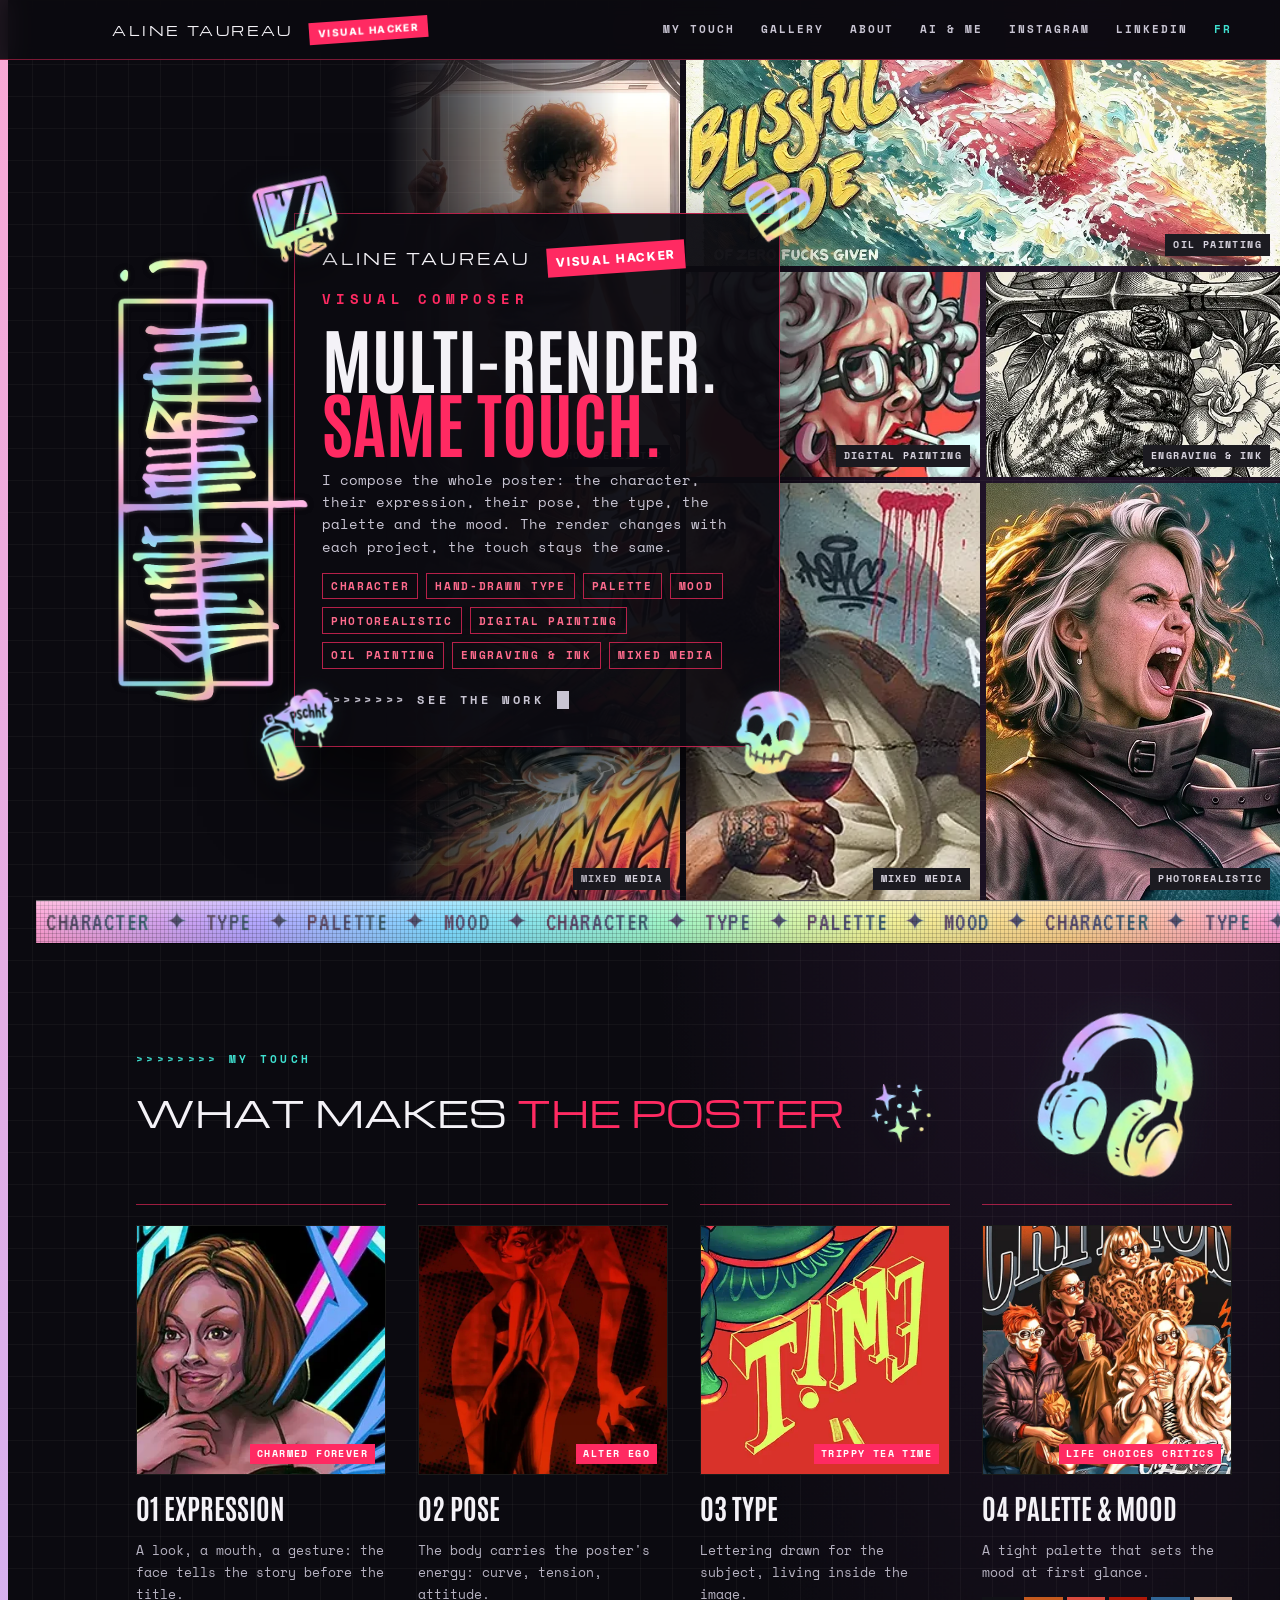
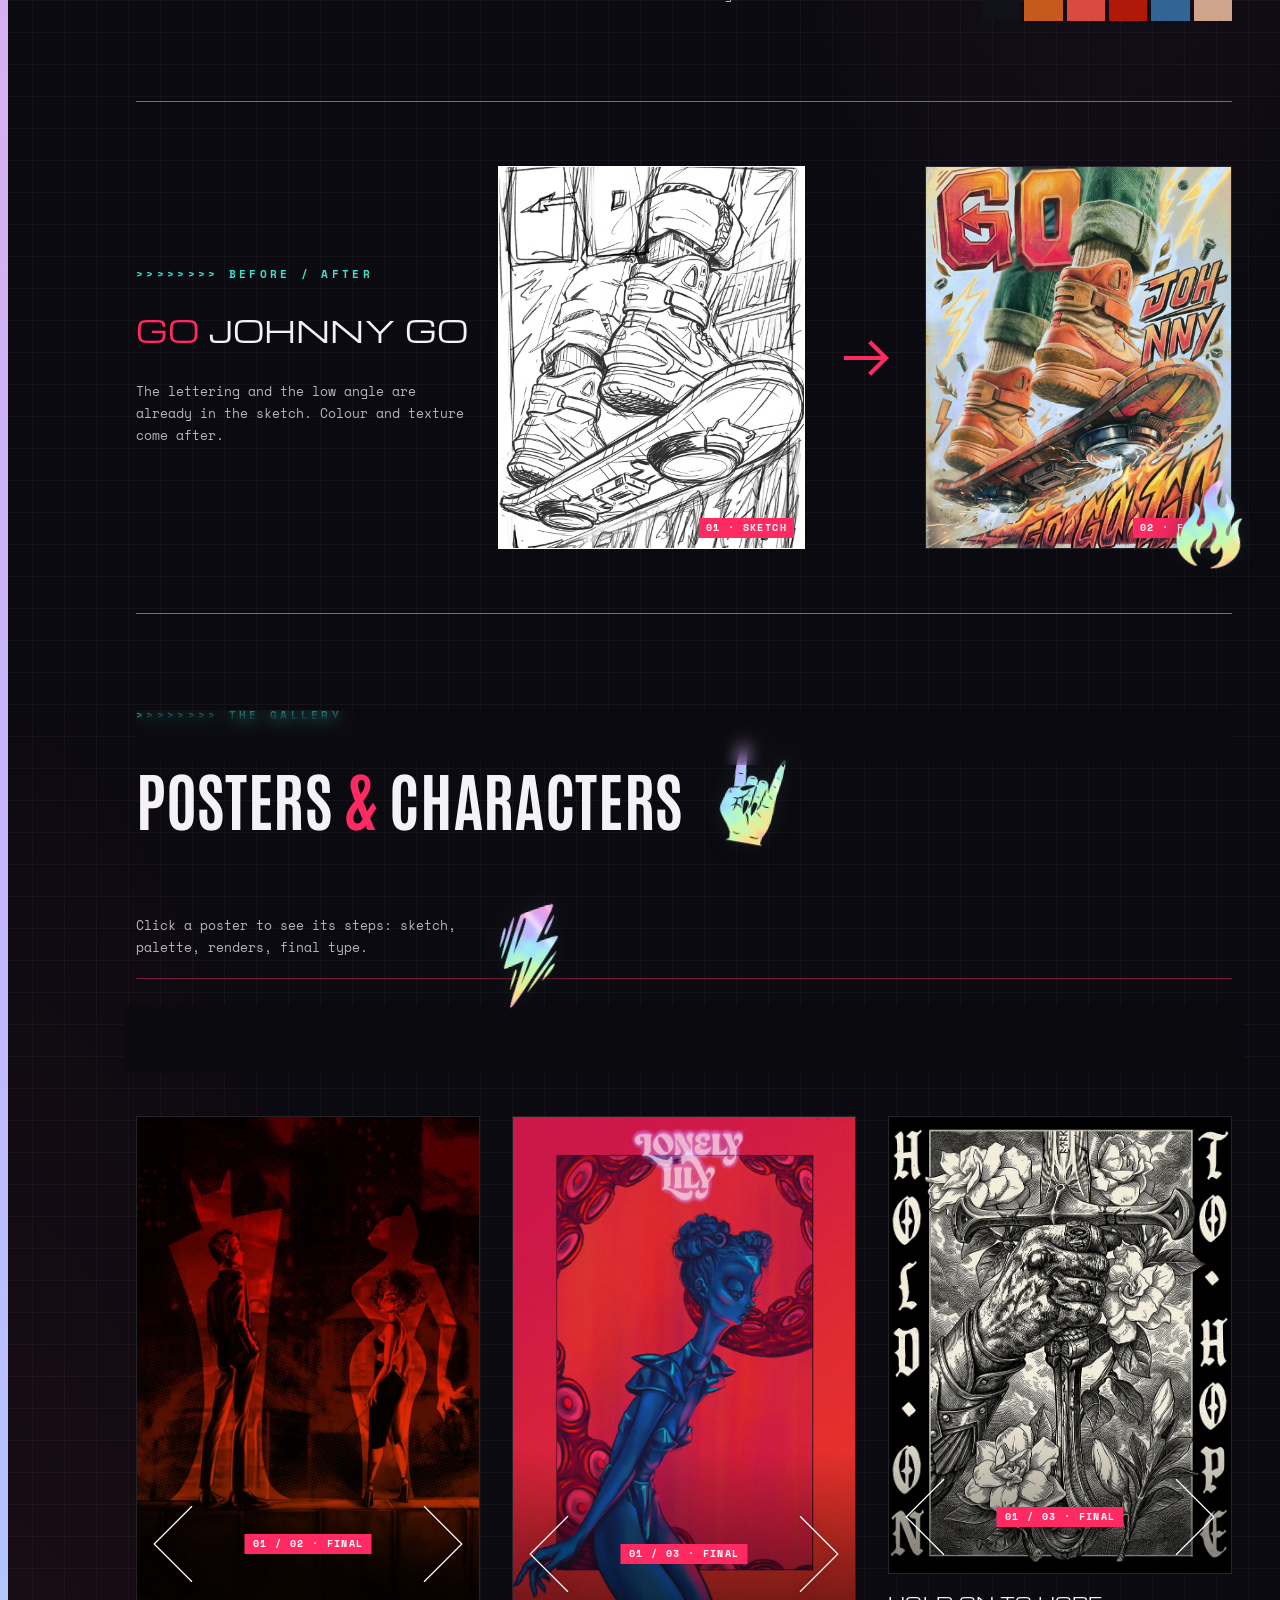
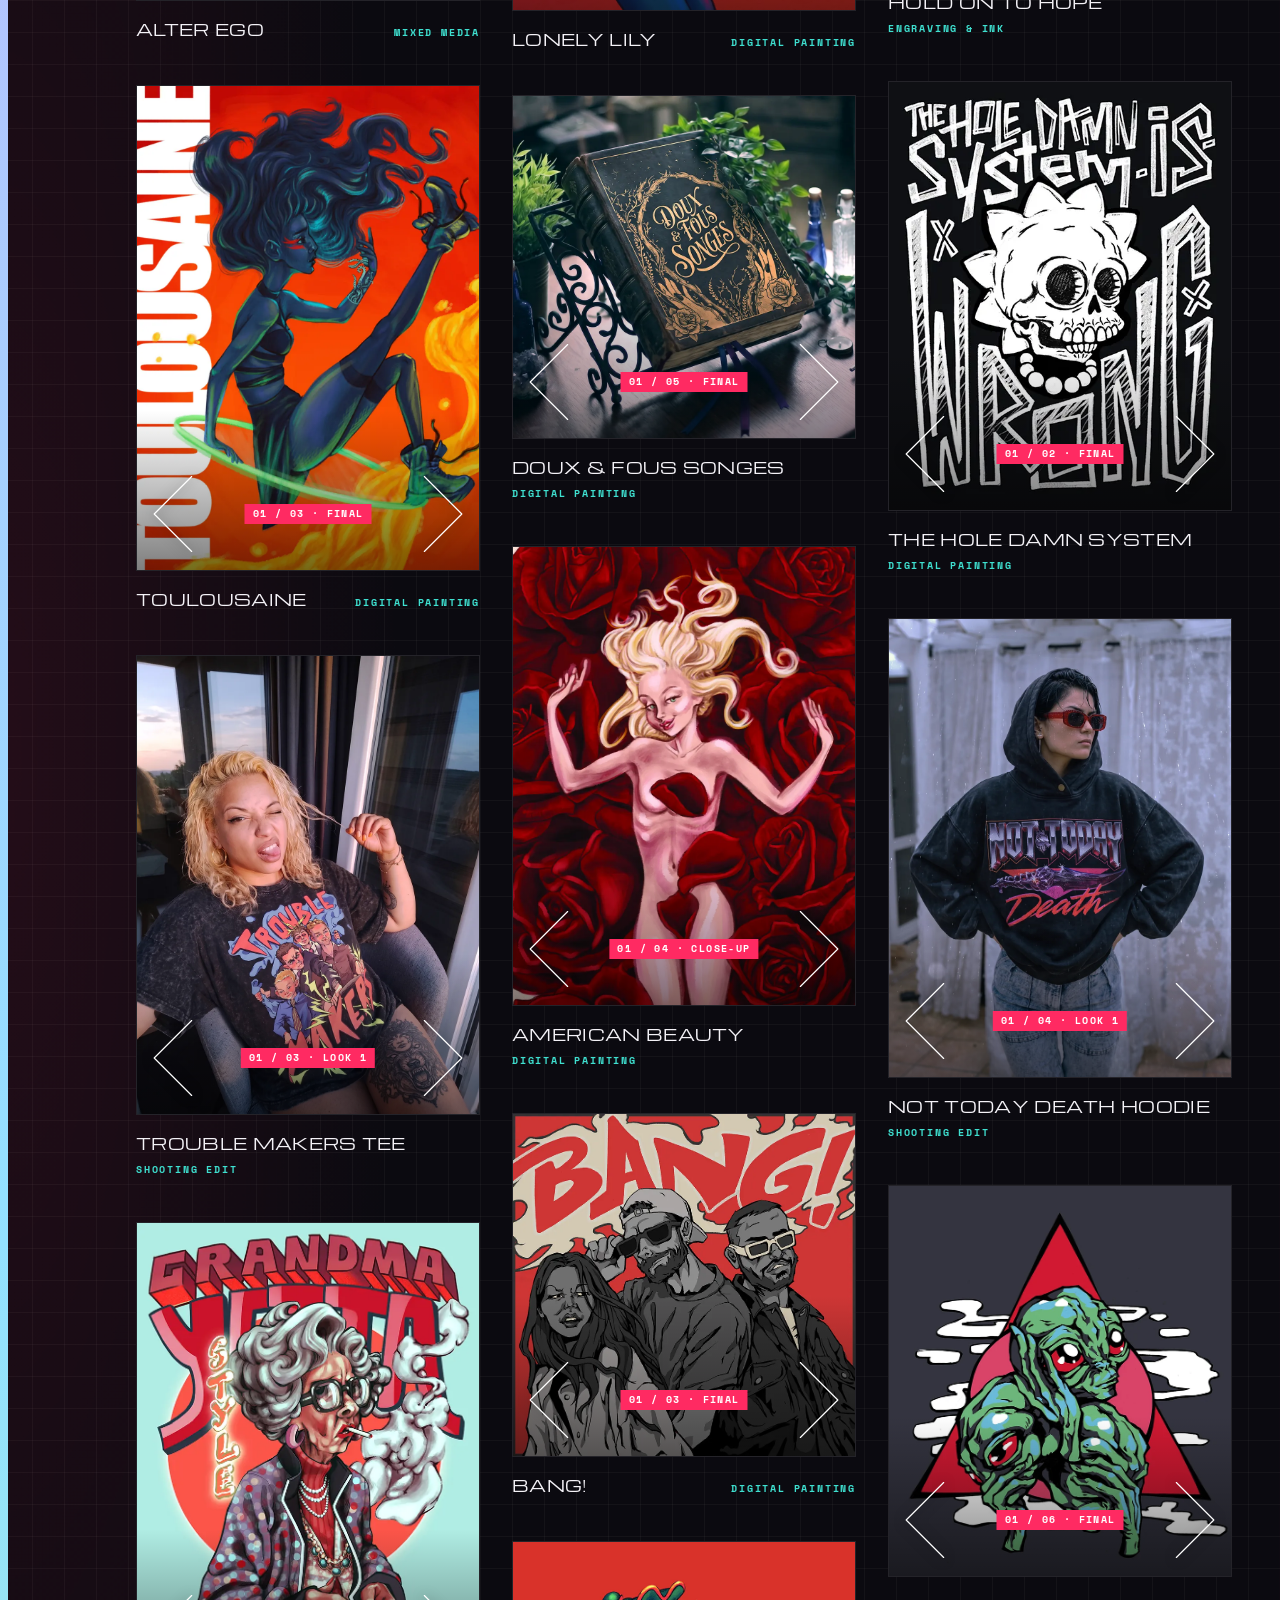
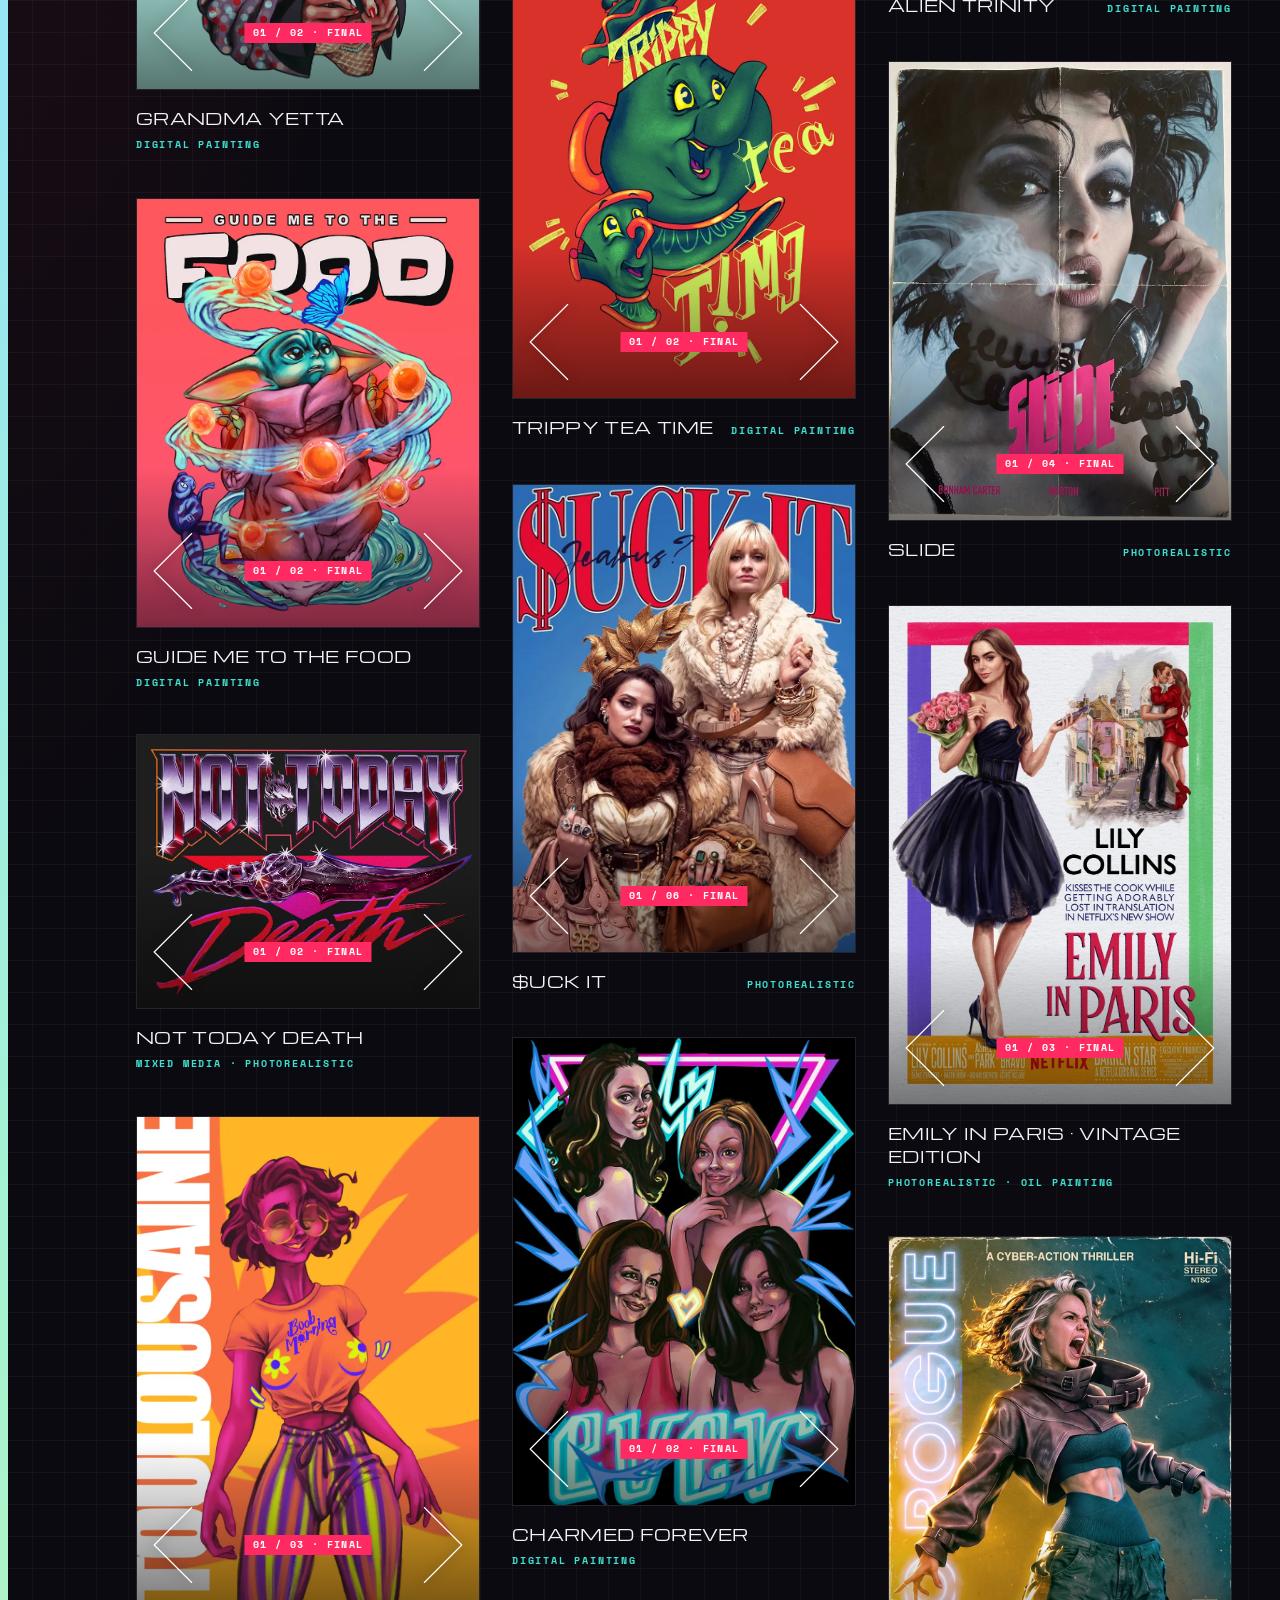
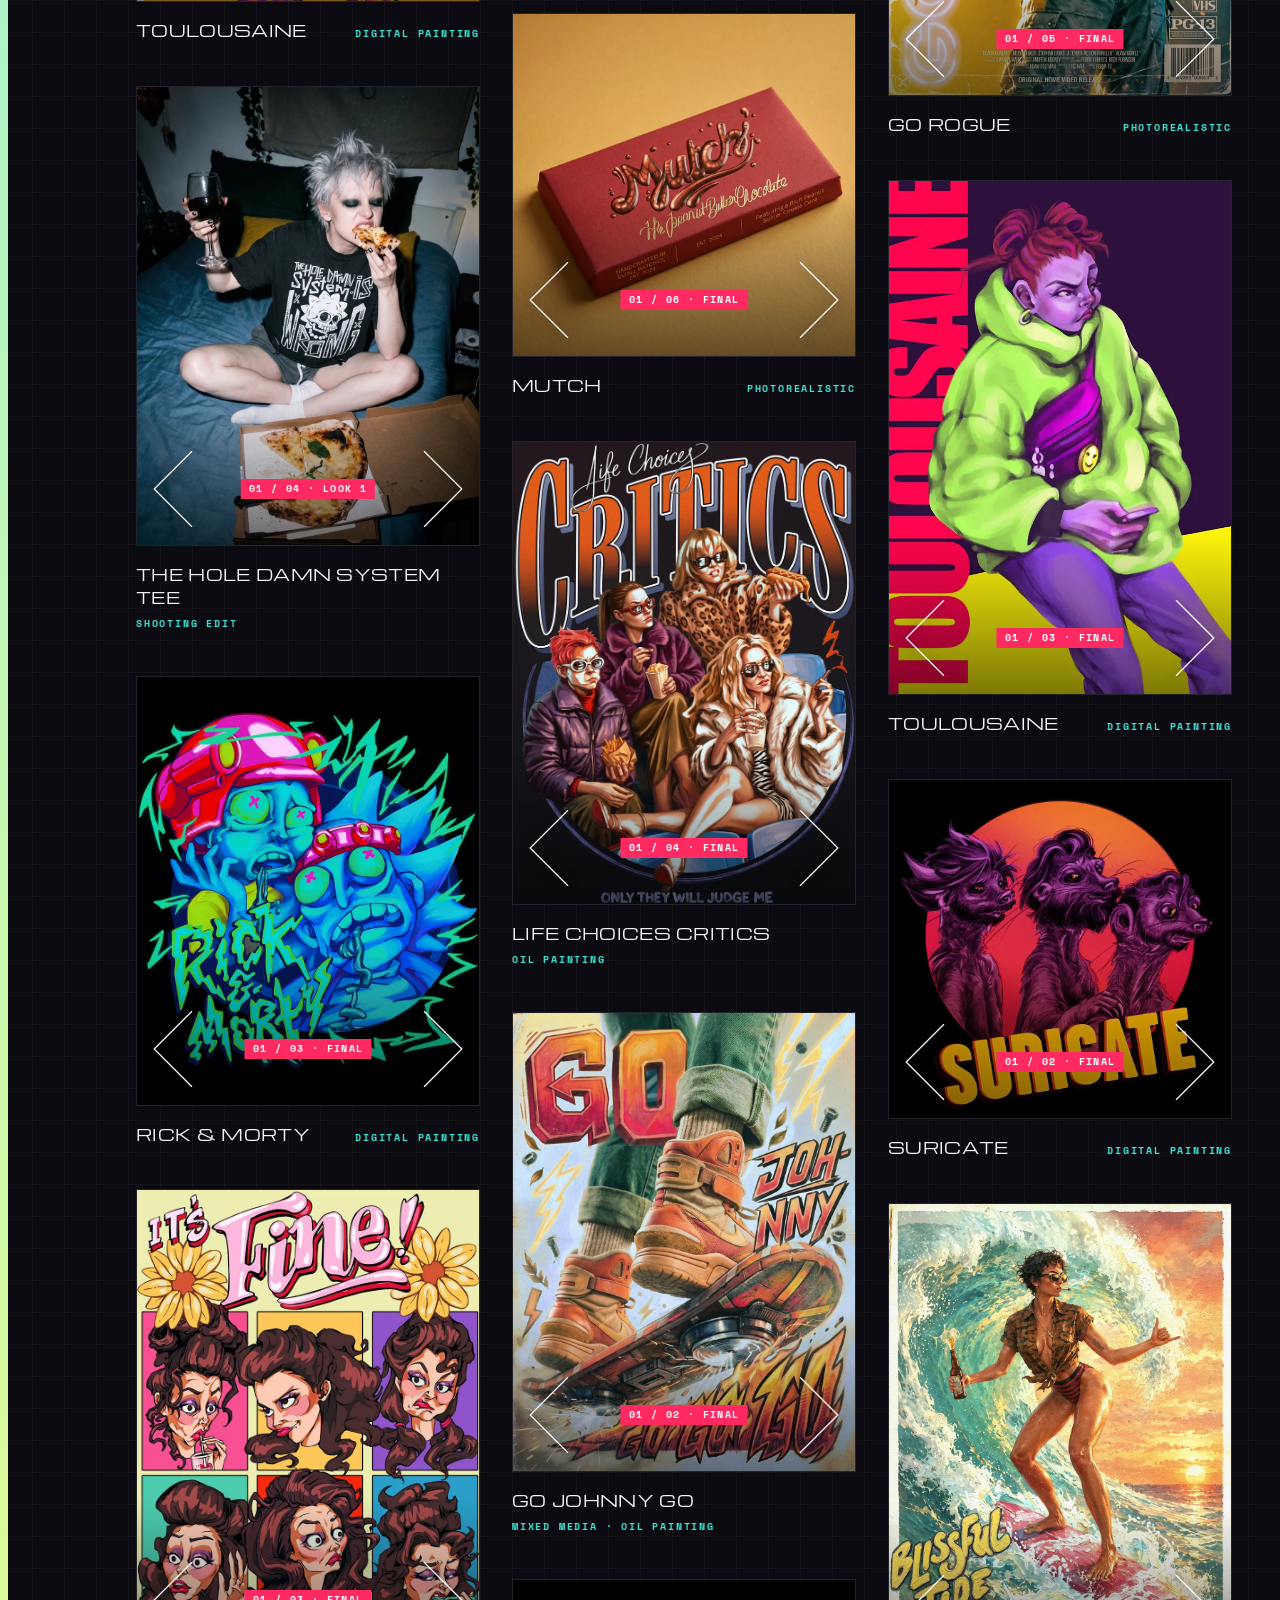
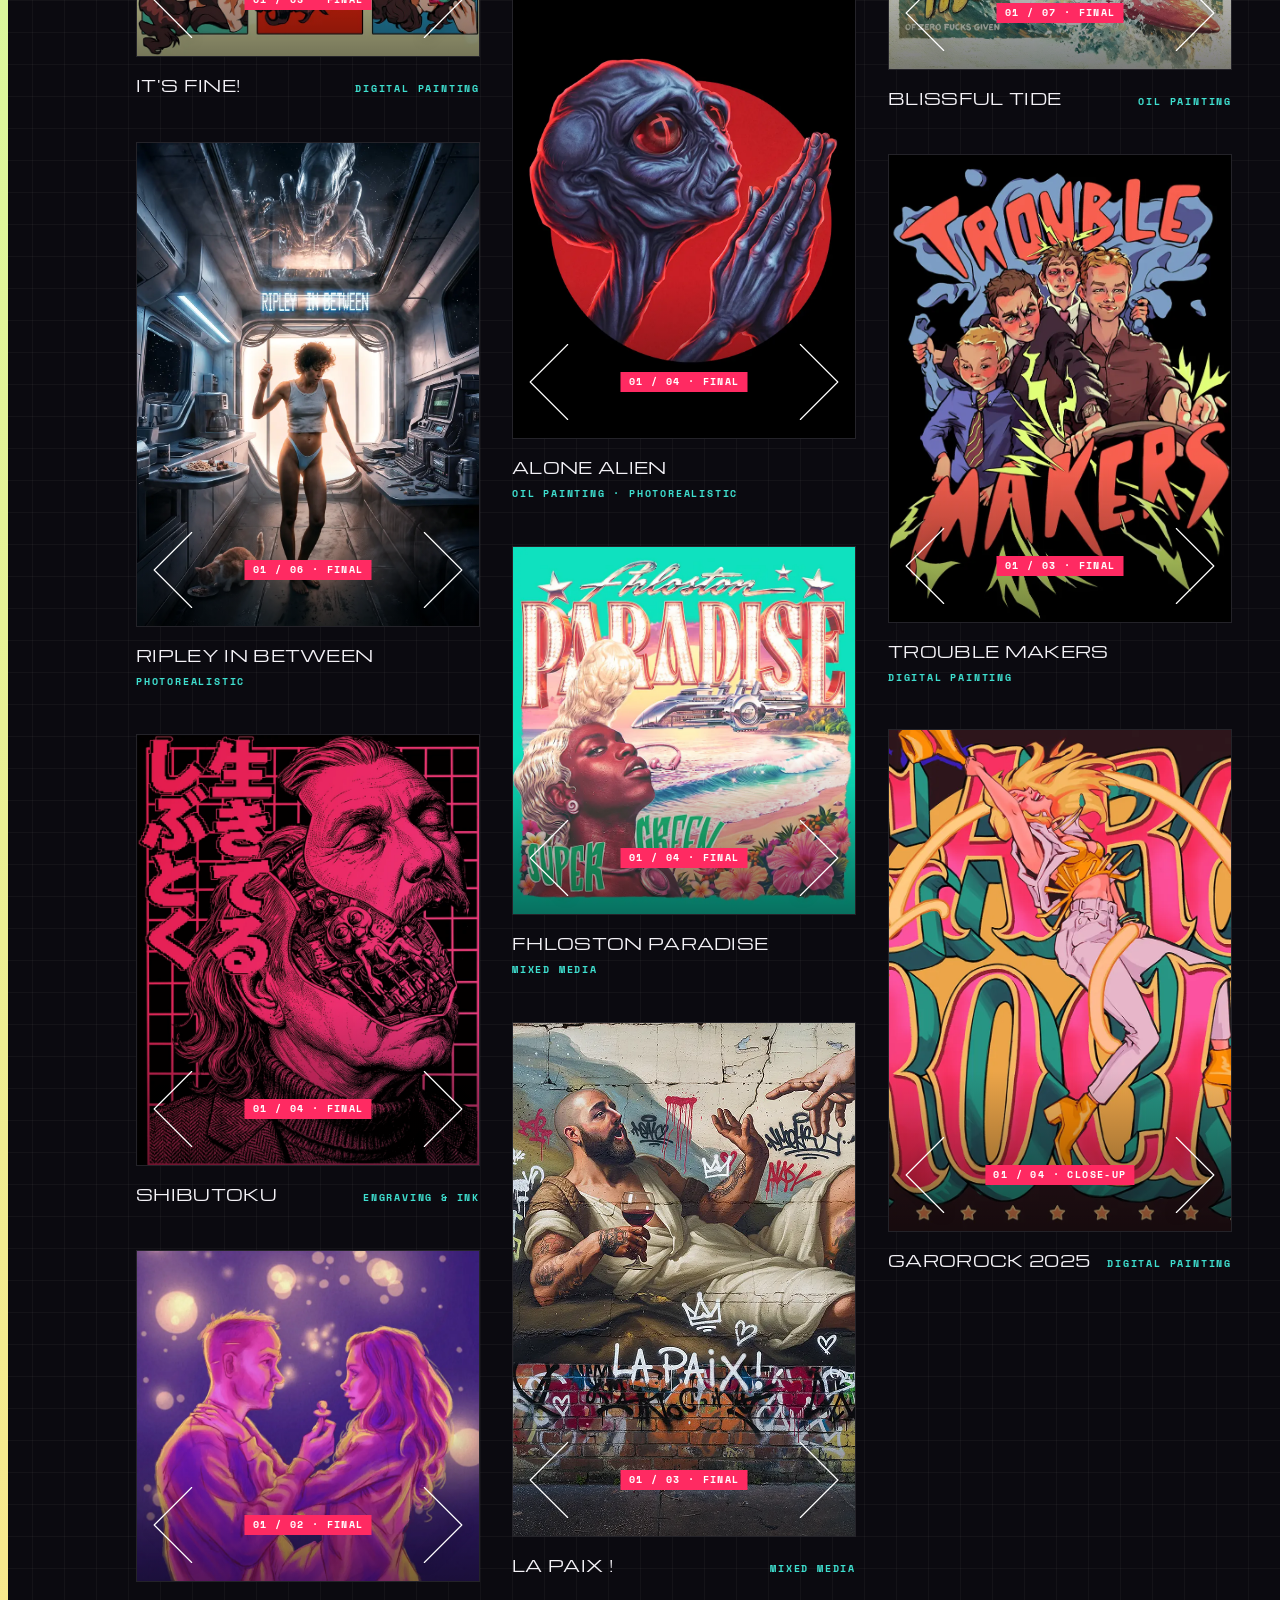
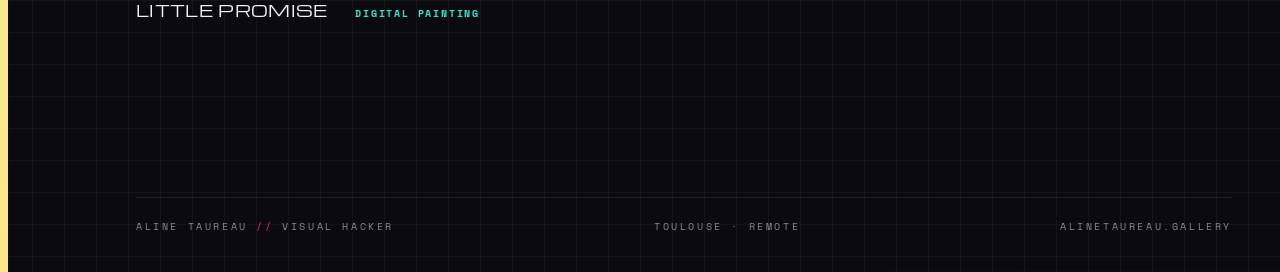
==== commit e7609429: "V3 EN : monitor drip sticker" ====
--- a/en/index.html
+++ b/en/index.html
@@ -610,7 +610,7 @@
 <div class="h3-wrap">
 <img class="h3-logo" data-act="card" tabindex="0" role="button" src="../v3/logo-holo.webp" alt="Signature Aline Taureau, holographique">
 <div class="h3-panel">
-<img class="h3-stk h3-c1" src="../v3/stk/lips.webp" alt="" aria-hidden="true">
+<img class="h3-stk h3-c1" src="../v3/stk/monitor-drip.webp" alt="" aria-hidden="true">
 <img class="h3-stk h3-c2" src="../v3/stk/heart-striped.webp" alt="" aria-hidden="true">
 <img class="h3-stk h3-c3" src="../v3/stk/spray-pschht.webp" alt="" aria-hidden="true">
 <img class="h3-stk h3-c4" src="../v3/stk/skull.webp" alt="" aria-hidden="true">
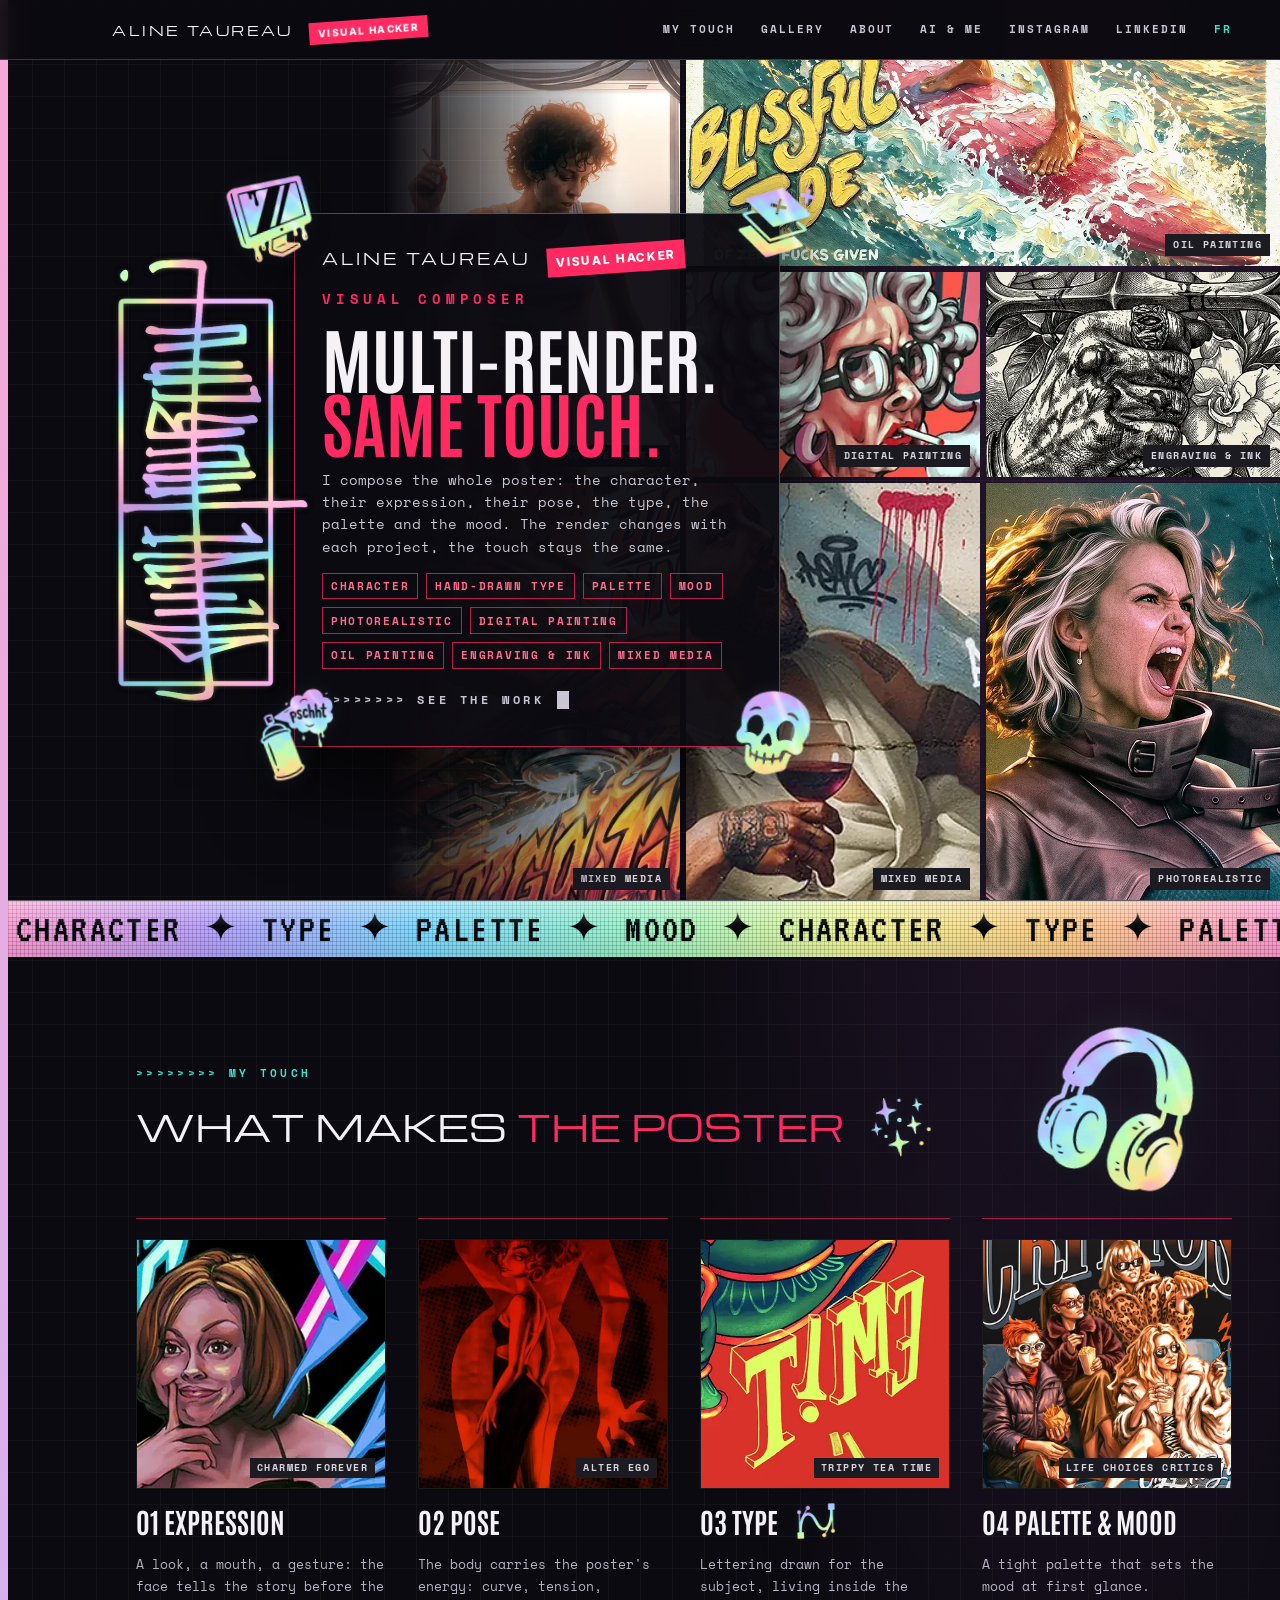
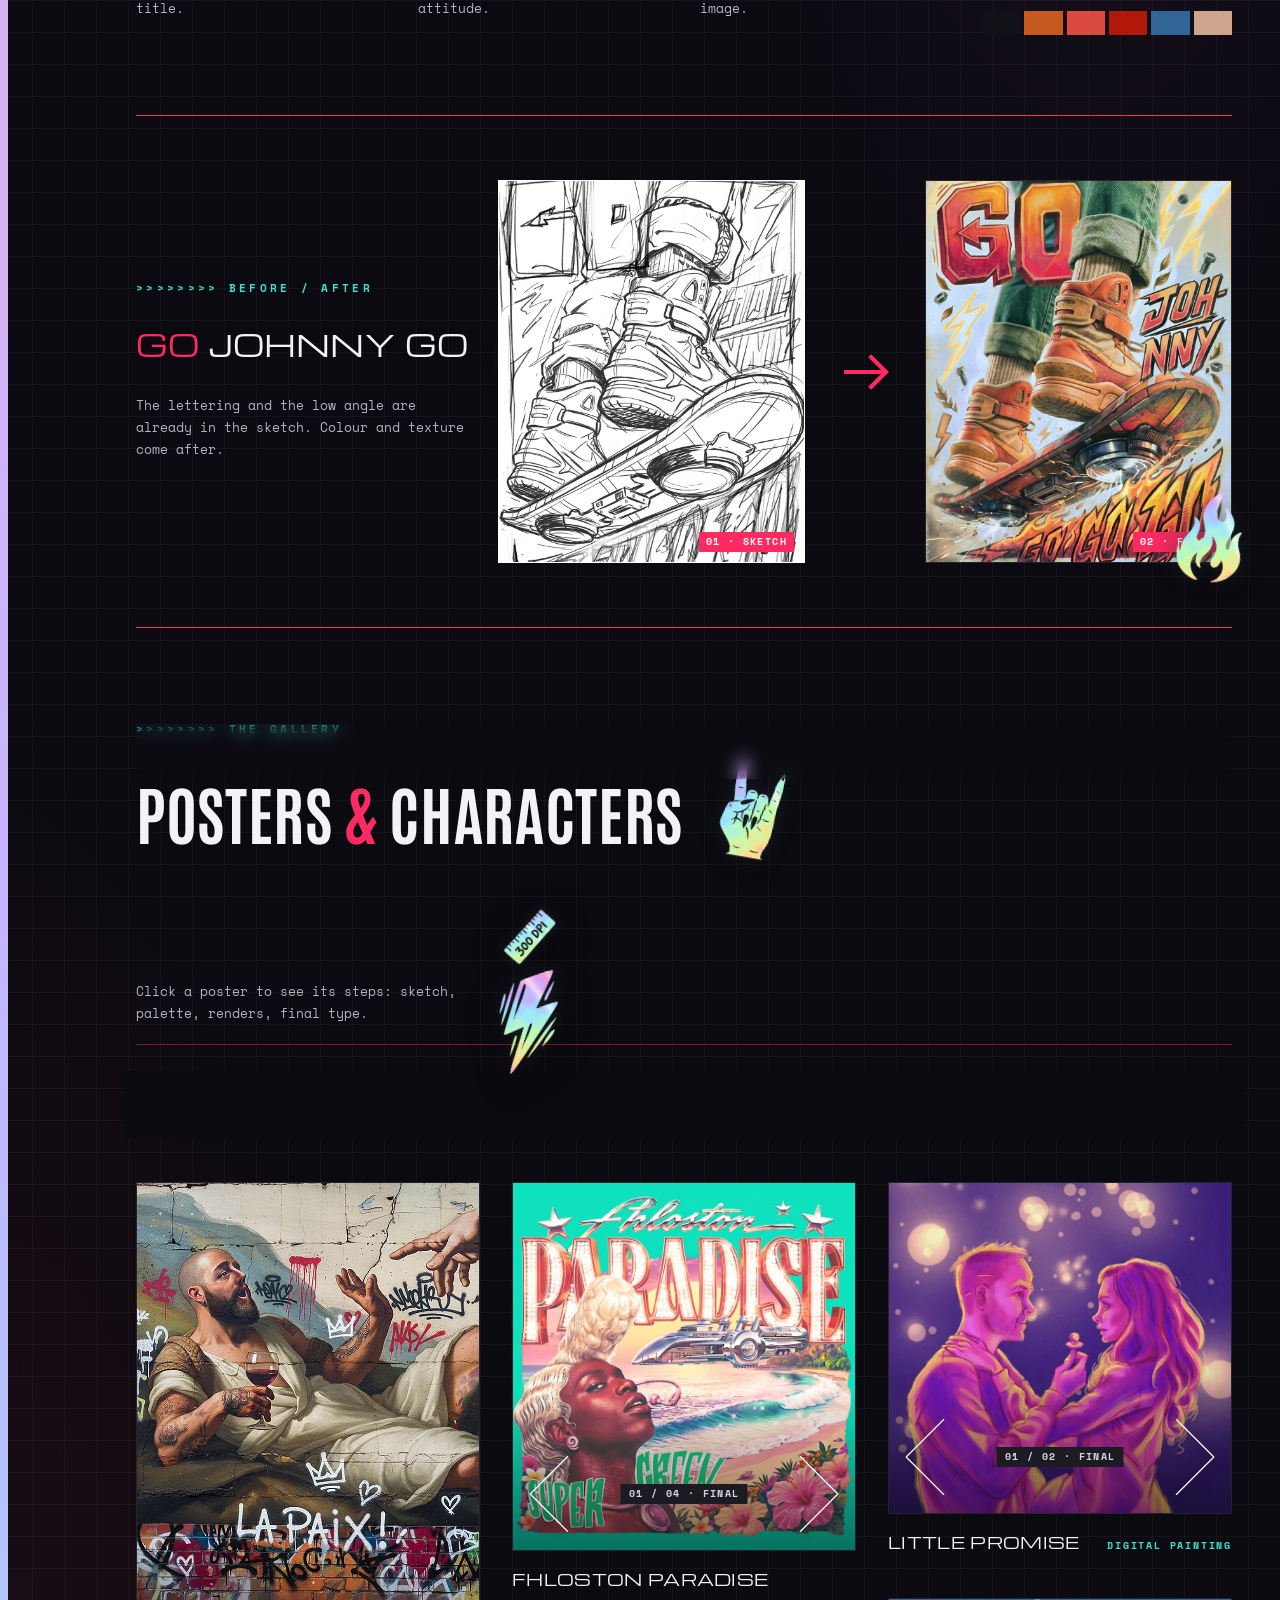
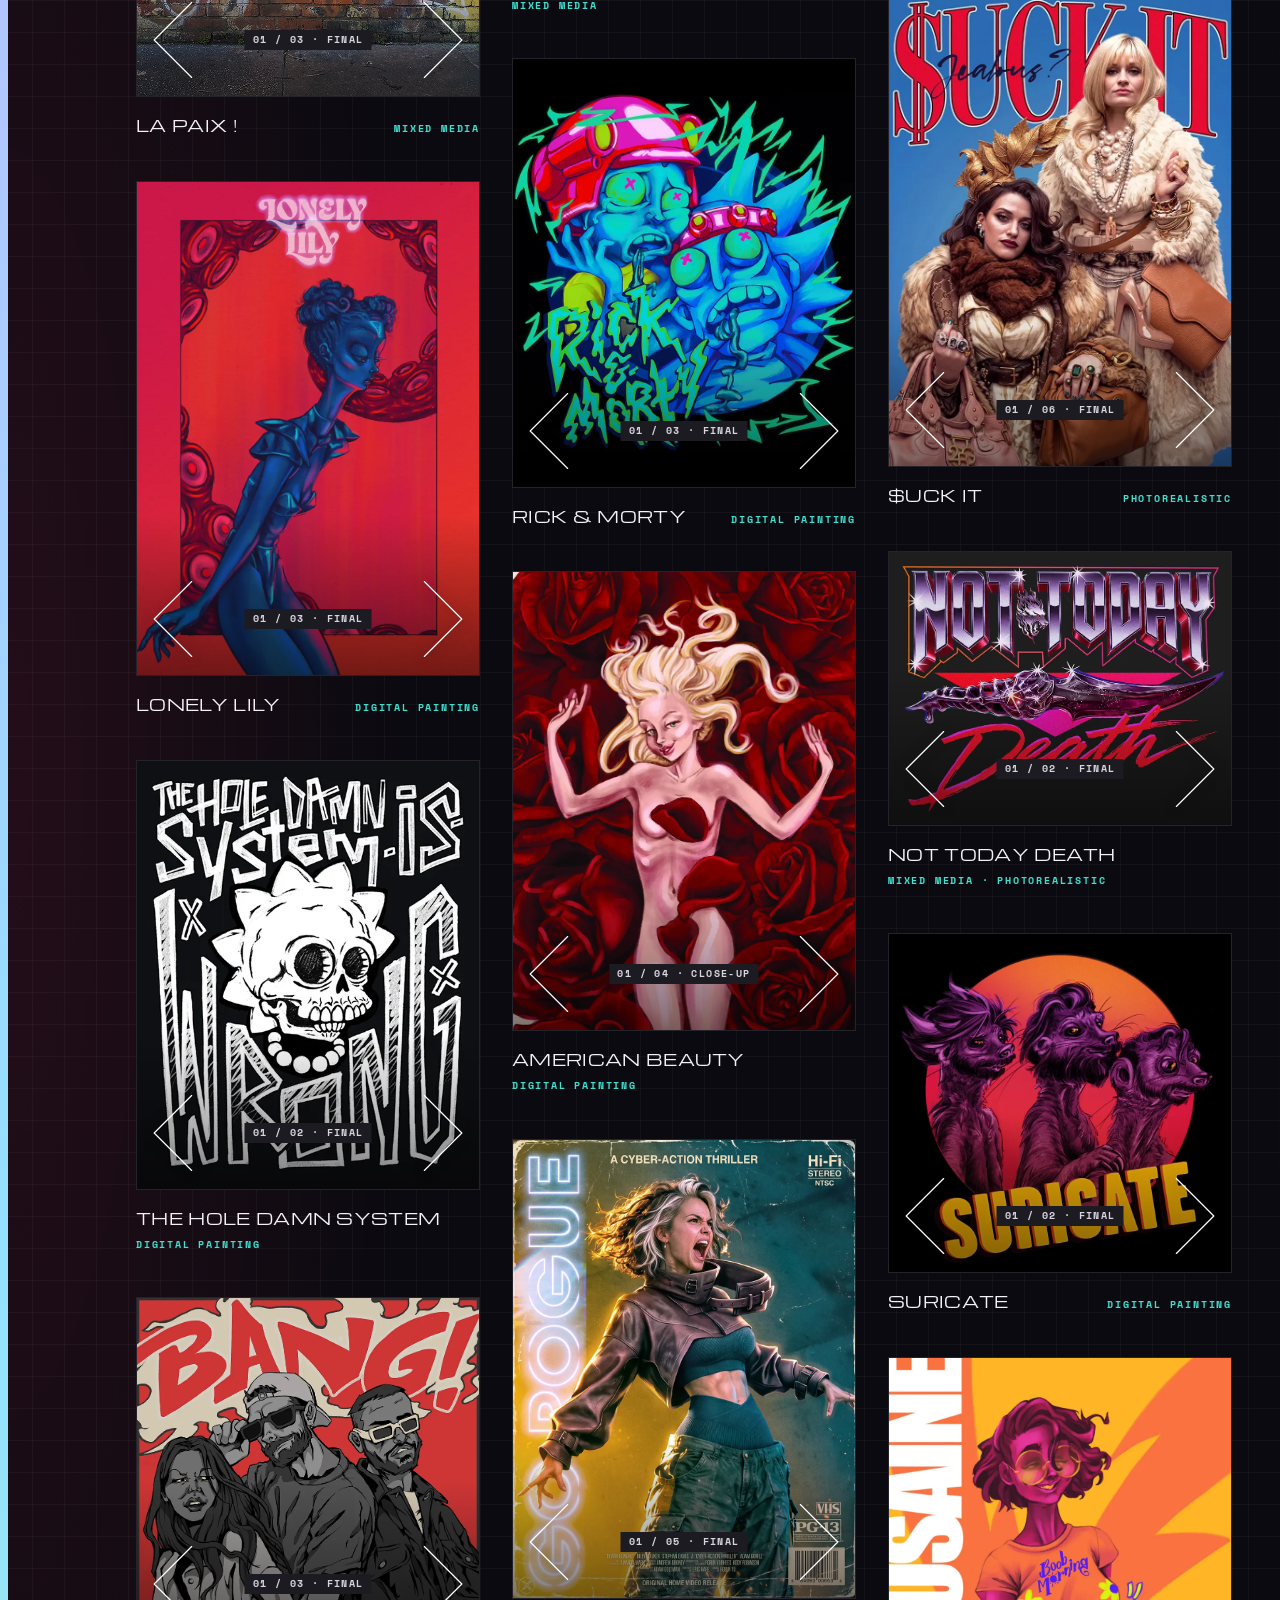
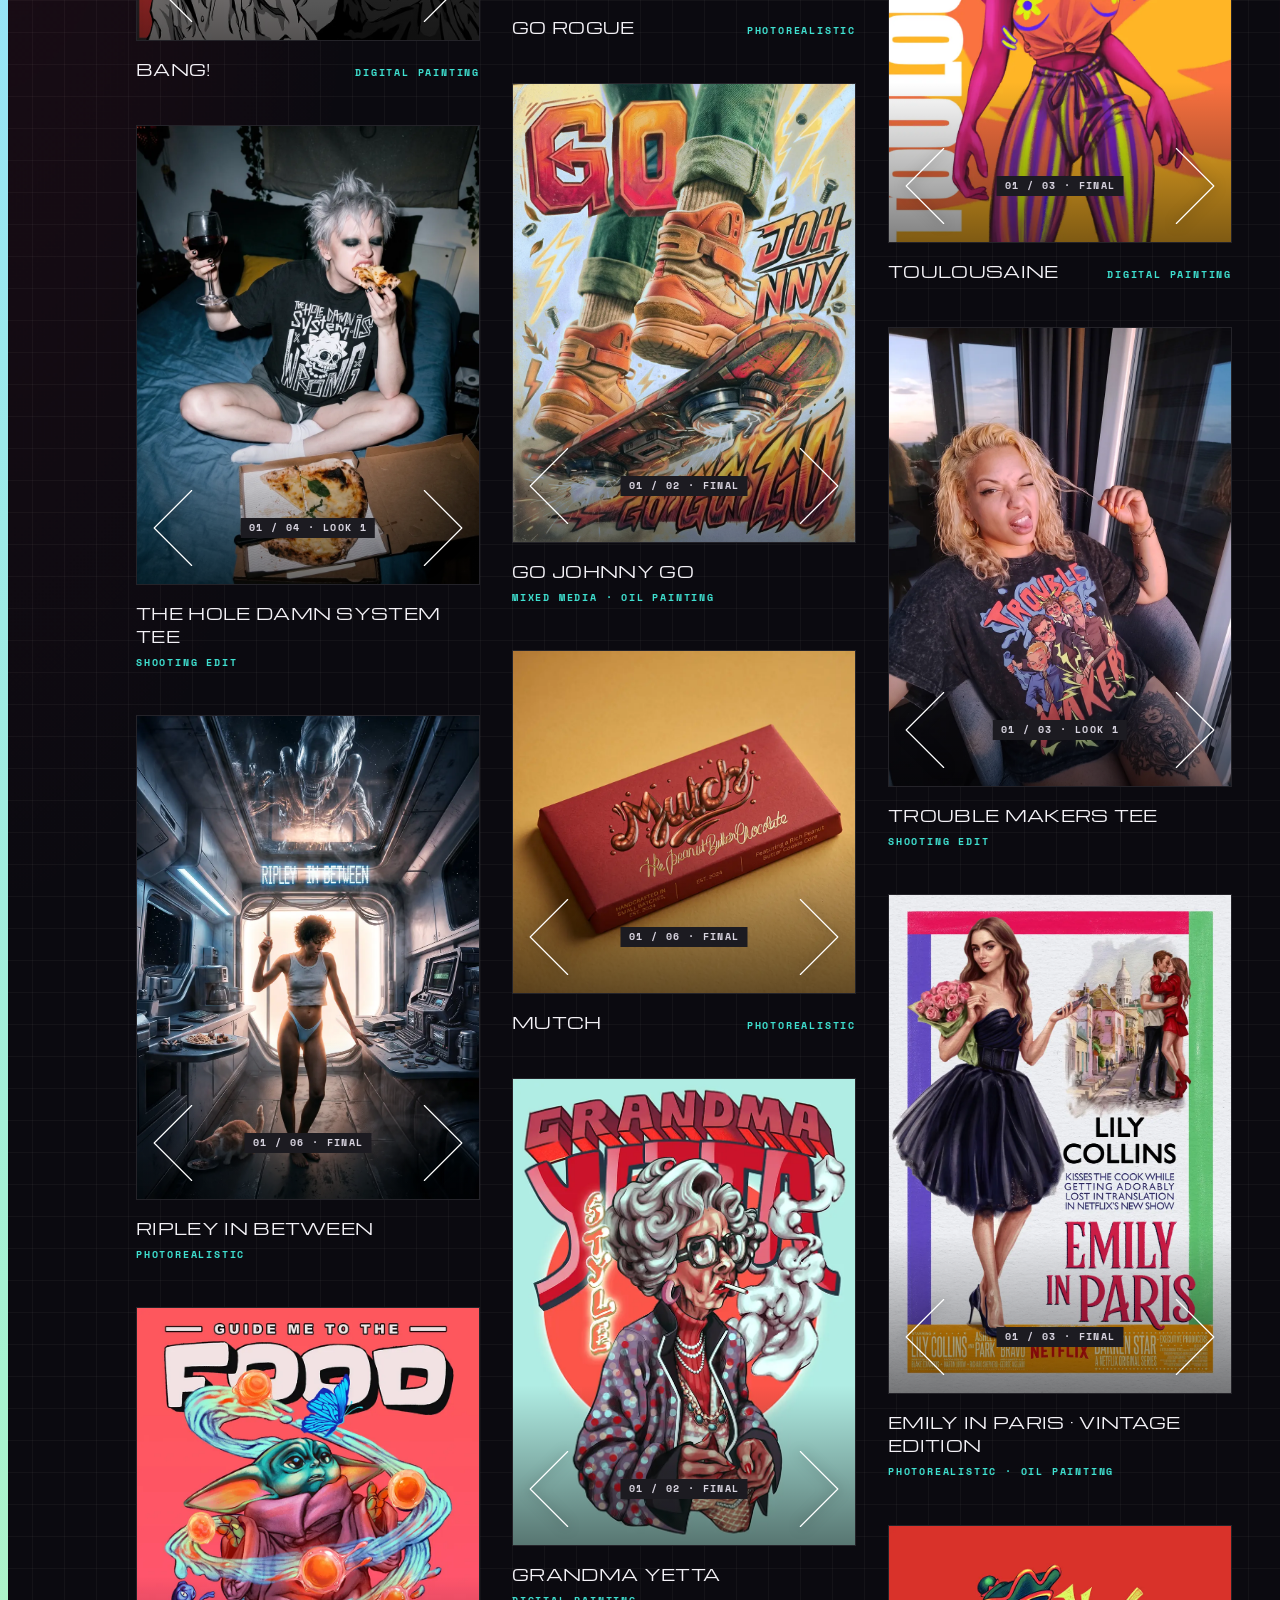
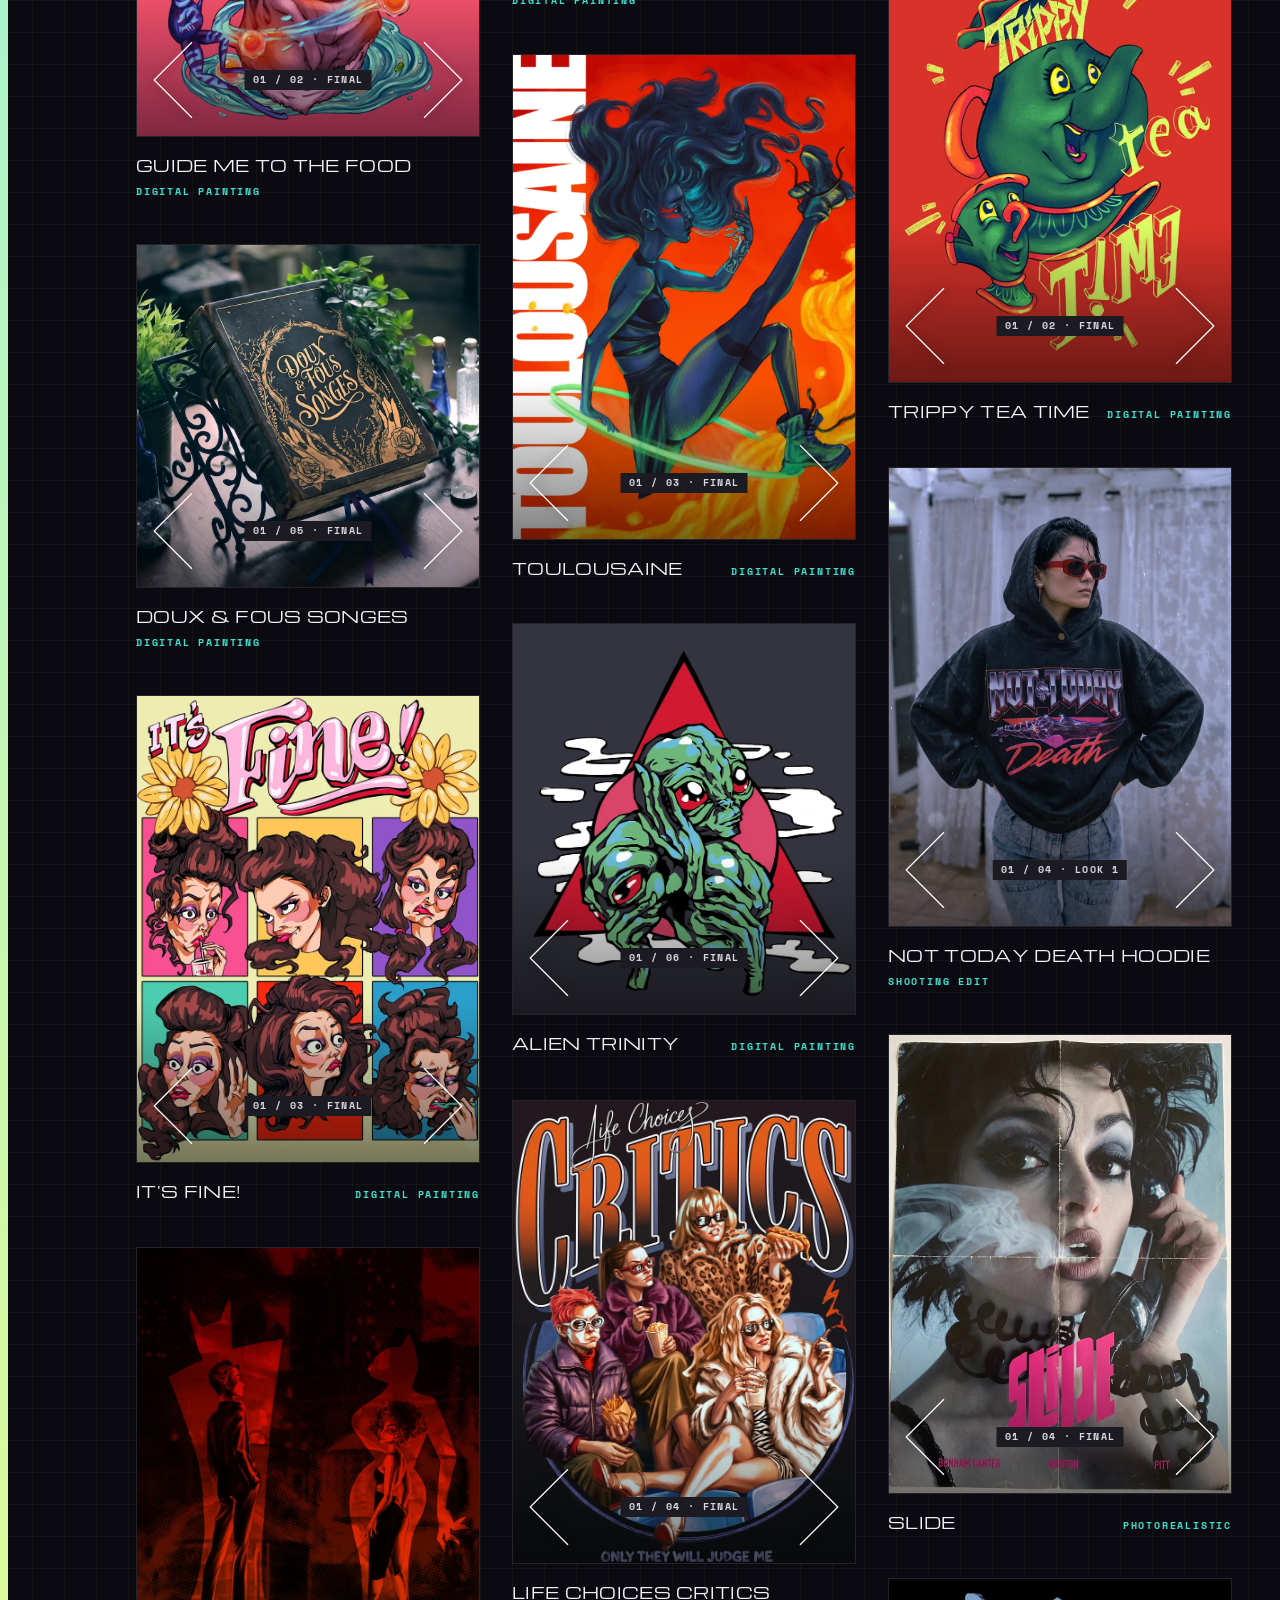
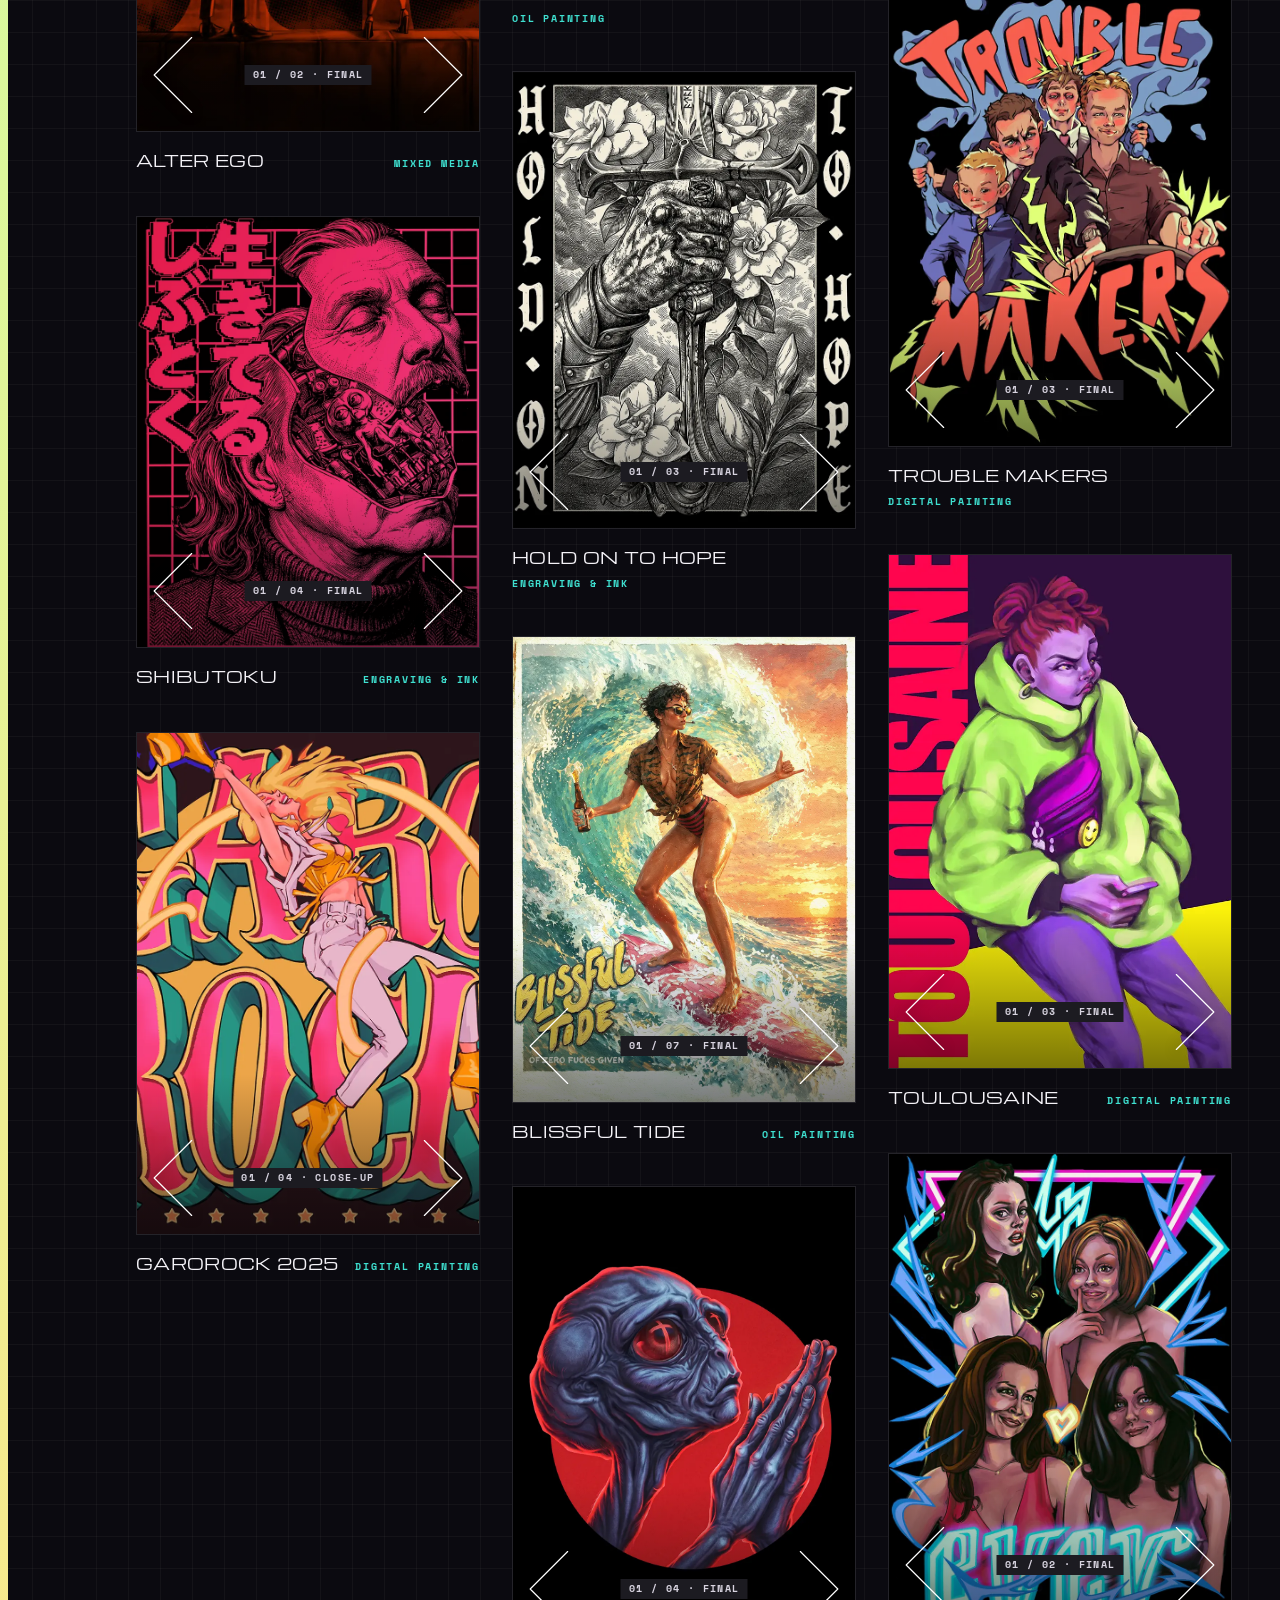
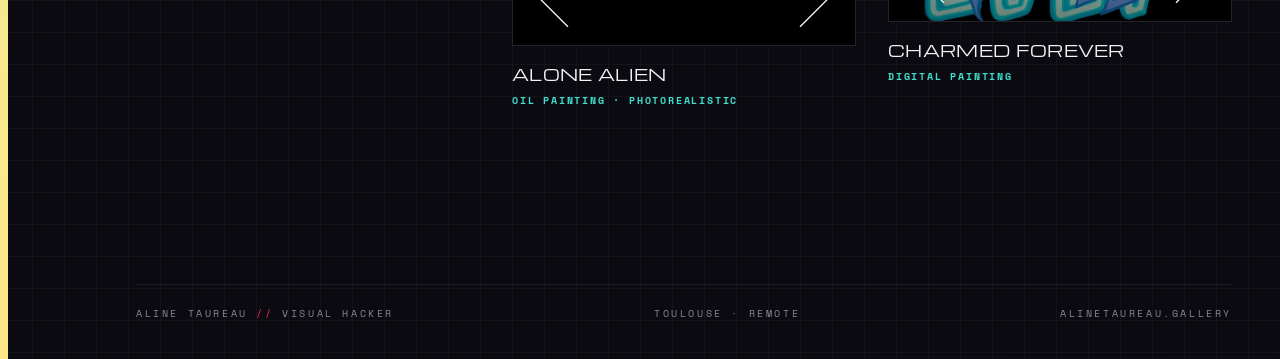
==== commit 633e08b8: "V3.1 EN: stickers, MP3 band, dark labels" ====
--- a/en/index.html
+++ b/en/index.html
@@ -10,7 +10,6 @@
 <meta property="og:title" content="Aline Taureau · Gallery"><meta property="og:description" content="Illustrator, poster artist, art director. From sketch to final visual."><meta property="og:image" content="https://alinetaureau.gallery/assets/preview.jpg">
 <link rel="alternate" hreflang="fr" href="https://alinetaureau.gallery/"><link rel="alternate" hreflang="en" href="https://alinetaureau.gallery/en/">
 <link rel="icon" href="/favicon.ico" sizes="48x48"><link rel="icon" type="image/png" sizes="192x192" href="/icon-192.png"><link rel="apple-touch-icon" href="/apple-touch-icon.png">
-<meta name="theme-color" content="#0b0a10">
 <meta name="theme-color" content="#0b0a10">
 <link rel="preconnect" href="https://fonts.googleapis.com">
 <link rel="preconnect" href="https://fonts.gstatic.com" crossorigin>
@@ -434,7 +433,7 @@
 .ia9[hidden]{display:none}
 .ia9-wrap{position:relative;width:min(640px,100%);animation:ia9in .5s cubic-bezier(.2,.8,.2,1)}
 @keyframes ia9in{from{transform:translateY(24px) rotate(-2deg) scale(.95);opacity:0}to{transform:none;opacity:1}}
-.ia9-card{position:relative;border-radius:18px;background:#101010;color:#f4f2f7;box-shadow:0 30px 70px rgba(0,0,0,.65);padding:100px 44px 30px 52px;box-sizing:border-box;font-family:'Space Mono',monospace}
+.ia9-card{position:relative;border-radius:18px;background:#101010;color:#f4f2f7;box-shadow:0 30px 70px rgba(0,0,0,.65);padding:114px 44px 30px 52px;box-sizing:border-box;font-family:'Space Mono',monospace}
 .ia9-bar{position:absolute;left:0;top:0;bottom:0;width:7px;border-radius:18px 0 0 18px;background:linear-gradient(#f9a8d4,#c4b5fd 25%,#93e1ff 45%,#a7f3d0 62%,#d9f99d 80%,#fde68a)}
 .ia9-x{position:absolute;right:16px;top:16px;width:40px;height:40px;border-radius:50%;border:0;background:#ff2a62;color:#fff;font-size:15px;cursor:pointer;z-index:3}
 .ia9-k{margin:0 0 8px;text-align:center;font:700 10px/1 'Space Mono',monospace;letter-spacing:.3em;color:#ff2a62}
@@ -466,8 +465,18 @@
 @keyframes iaSquash{0%,38%,100%{transform:scaleY(1)}50%{transform:scaleY(.84)}62%{transform:scaleY(1.07)}72%{transform:scaleY(.98)}}
 @keyframes iaDrop{0%,30%{opacity:0;transform:translateY(0)}38%{opacity:1}58%{opacity:0;transform:translateY(26px)}100%{opacity:0;transform:translateY(26px)}}
 @keyframes mp9{from{transform:translateX(0)}to{transform:translateX(-50%)}}
-@media (max-width:600px){.ia9{padding-top:90px}.ia9-card{padding:80px 18px 22px 24px}.ia9-g{grid-template-columns:1fr}.ia9-cloud{width:132px;top:-72px}.ia9-t{font-size:16px}.ia9-mp3 h3{font-size:28px}}
+@media (max-width:600px){.ia9{padding-top:90px}.ia9-card{padding:92px 18px 22px 24px}.ia9-g{grid-template-columns:1fr}.ia9-cloud{width:132px;top:-72px}.ia9-t{font-size:16px}.ia9-mp3 h3{font-size:28px}}
 @media (prefers-reduced-motion: reduce){.ia9-wrap,.ia9-cloud,.ia9-cloud i,.ia9-cloud b,.ia9-mp3::before{animation:none !important}}
+
+.g6-bw{flex:none;display:flex;flex-direction:column;align-items:center;margin-bottom:-58px;position:relative;z-index:41}
+.g6-bw .g6-eye{margin-bottom:0}
+.g6-ruler{width:74px;height:auto;margin-bottom:-16px;transform:rotate(-10deg);position:relative;z-index:2}
+@media (max-width:560px){.g6-bw{margin-bottom:-44px}.g6-ruler{width:56px;margin-bottom:-12px}}
+.p9-bez{width:52px;height:auto;margin:-14px 0 -14px}
+.p3-lab{background:#1c1b21 !important;color:#d8d4e0 !important}
+.g6-step{background:#1c1b21 !important;color:#d8d4e0 !important}
+.h3-c1{left:-78px !important}
+@media (max-width:560px){.h3-c1{left:-26px !important}}
 
 /* gros plans : léger zoom au survol, étiquettes gris foncé */
 .h3-tile img{transition:transform .5s cubic-bezier(.2,.8,.2,1)}
@@ -488,26 +497,6 @@
 .skip:focus{left:16px}
 :focus-visible{outline:2px solid #3fe0d0;outline-offset:3px}
 
-/* ---- carte Multipass (identique au site actuel) ---- */
-.about{--ink:#0f0f10;--mut:#a9a6b3;--mono:"Space Mono",ui-monospace,Menlo,monospace}
-.mp-wrap{padding:28px 48px;background:#0b0a10}
-.mp-screen{position:relative;overflow:hidden;border-radius:6px;background:#07080c;border:1px solid rgba(255,255,255,.14);box-shadow:inset 0 0 0 3px #0f1118,inset 0 0 30px rgba(0,0,0,.9),0 0 30px rgba(147,225,255,.08);padding:16px 0}
-.mp-track{display:flex;width:max-content;white-space:nowrap;animation:mpslow 160s linear infinite}
-.mp-track span{font-family:VT323,'Space Mono',monospace;font-size:64px;line-height:1;letter-spacing:.06em;text-transform:uppercase;padding:0 22px;background:linear-gradient(90deg,#f9a8d4,#c4b5fd,#93e1ff,#a7f3d0,#d9f99d,#fde68a,#ff9ec4,#f9a8d4);background-size:300% 100%;-webkit-background-clip:text;background-clip:text;color:transparent;animation:mphue 6s linear infinite;filter:drop-shadow(0 0 6px rgba(147,225,255,.45))}
-.mp-track span.s{padding:0 6px}
-.mp-grid{position:absolute;inset:0;pointer-events:none;background-image:linear-gradient(rgba(7,8,12,.85) 1px,transparent 1px),linear-gradient(90deg,rgba(7,8,12,.85) 1px,transparent 1px);background-size:4px 4px}
-.mp-scan{position:absolute;inset:0;pointer-events:none;background:linear-gradient(180deg,rgba(255,255,255,.06),transparent 40%,transparent 60%,rgba(255,255,255,.04));mix-blend-mode:screen}
-.mp-track,.mp-track span{animation:none}
-.mp-wrap{padding:20px}
-.mp-track span{font-size:48px}
-.mp-track span{font-size:40px;padding:0 14px}
-.mp-wrap{padding:0;margin-left:-88px}
-.mp-screen{border-radius:0;border-left:0;border-right:0}
-.mp-wrap{margin-left:-64px}
-.mp-wrap{margin-left:-52px}
-.mp-track span{font-size:40px;padding:0 16px}
-.mp-track span{font-size:32px}
-.mp-track span{font-size:26px;padding:0 10px}
 /* ---- carte Multipass (identique au site actuel) ---- */
 .about{--ink:#0f0f10;--mut:#a9a6b3;--mono:"Space Mono",ui-monospace,Menlo,monospace}
 /* ---------- multipass (clic sur la signature) ---------- */
@@ -561,7 +550,6 @@
 .mp .notch { position: absolute; top: 50%; width: 7%; aspect-ratio: 1; border-radius: 50%; transform: translateY(-50%); background: var(--notch, #ececee); }
 .vB .vh { background: none; padding: 0; font-size: 1.6em; background-image: linear-gradient(90deg,#ff9ad5,#9be7ff,#c2ffb0,#ffe08a,#ff9ad5); background-size: 200% 100%; -webkit-background-clip: text; background-clip: text; color: transparent; animation: mpHolo 4s linear infinite; }
 .about .x{background:#ff2a62;color:#fff;border:0;cursor:pointer}
-.about .x{background:#ff2a62;color:#fff;border:0;cursor:pointer}
 
 </style>
 </head>
@@ -610,8 +598,8 @@
 <div class="h3-wrap">
 <img class="h3-logo" data-act="card" tabindex="0" role="button" src="../v3/logo-holo.webp" alt="Signature Aline Taureau, holographique">
 <div class="h3-panel">
-<img class="h3-stk h3-c1" src="../v3/stk/monitor-drip.webp" alt="" aria-hidden="true">
-<img class="h3-stk h3-c2" src="../v3/stk/heart-striped.webp" alt="" aria-hidden="true">
+<img class="h3-stk h3-c1" src="../v3/stk/monitor-drip2.webp" alt="" aria-hidden="true">
+<img class="h3-stk h3-c2" src="../v3/stk/layers.webp" alt="" aria-hidden="true">
 <img class="h3-stk h3-c3" src="../v3/stk/spray-pschht.webp" alt="" aria-hidden="true">
 <img class="h3-stk h3-c4" src="../v3/stk/skull.webp" alt="" aria-hidden="true">
 <div class="h3-idrow" style="display: flex; flex-wrap: wrap; align-items: center; gap: 16px">
@@ -665,7 +653,7 @@
 </div>
 <div class="p3-pil">
 <div class="p3-sq"><img src="../v3/cu/sq-time.webp" alt="Gros plan : le mot TIME, Trippy Tea Time"><span class="p3-lab">Trippy Tea Time</span></div>
-<h3 style="margin: 0; font-family: Antonio, sans-serif; font-weight: 700; font-size: 28px; text-transform: uppercase">03 Type</h3>
+<h3 style="margin: 0; font-family: Antonio, sans-serif; font-weight: 700; font-size: 28px; text-transform: uppercase; display: flex; align-items: center; gap: 12px">03 Type<img class="p3-stk p9-bez" src="../v3/stk/bezier.webp" alt="" aria-hidden="true"></h3>
 <p style="margin: 0; font-size: 13px; line-height: 1.7; color: #b7b3c2">Lettering drawn for the subject, living inside the image.</p>
 </div>
 <div class="p3-pil">
@@ -697,7 +685,7 @@
 <p style="margin: 0 0 10px; font: 700 11px/1 'Space Mono', monospace; letter-spacing: .3em; color: #3fe0d0">&gt;&gt;&gt;&gt;&gt;&gt;&gt;&gt; THE GALLERY</p>
 <div class="g6-ttl"><h2 class="g6-h2">Posters <span style="color: #ff2a62">&amp;</span> characters</h2><img class="g6-stk g6-rock" src="../v3/stk/rock-hand.webp" alt="" aria-hidden="true" style="width: 96px; transform: rotate(10deg)"></div>
 </div>
-<div class="g6-desc"><p>Click a poster to see its steps: sketch, palette, renders, final type.</p><img class="g6-stk g6-eye" src="../v3/stk/bolt.webp" alt="" aria-hidden="true"></div>
+<div class="g6-desc"><p>Click a poster to see its steps: sketch, palette, renders, final type.</p><span class="g6-bw"><img class="g6-stk g6-ruler" src="../v3/stk/ruler-300dpi.webp" alt="" aria-hidden="true"><img class="g6-stk g6-eye" src="../v3/stk/bolt.webp" alt="" aria-hidden="true"></span></div>
 </div>
 <div class="g6-filters" role="group" aria-label="Filter the posters">
 <div class="g6-chips" id="chips"></div>
@@ -737,7 +725,7 @@
 </div>
 <div class="ia9" id="ia" role="dialog" aria-modal="true" aria-labelledby="iaT" hidden>
 <div class="ia9-wrap">
-<img class="ia9-cloud" src="../v3/stk/cloud-cmyk.webp" alt="" aria-hidden="true">
+<img class="ia9-cloud" src="../v3/stk/cloud-cmyk2.webp" alt="" aria-hidden="true">
 <div class="ia9-card"><div class="ia9-bar" aria-hidden="true"></div>
 <button type="button" class="ia9-x" aria-label="Close">✕</button>
 <p class="ia9-k">&gt;&gt;&gt;&gt;&gt;&gt;&gt;&gt; AI &amp; ME</p>
@@ -747,7 +735,7 @@
 <div class="ia9-mp3"><p class="k">&gt;&gt;&gt;&gt;&gt;&gt;&gt;&gt; 05 · AI AND ME</p><h3>AI, yes. Reality first.</h3><p>AI helps me search, never finish. What I make ends up on paper, fabric, objects: a poster, a tee, a cover. Years in print production taught me what a screen won't show: blacks that fill in, colours that shift, prints that survive the wash. That can't be faked.</p></div>
 <p class="ia9-sig">A composition eye that keeps learning. An artist's soul. A print trade. All three together.</p>
 </div></div></div>
-<script id="data" type="application/json">[{"t": "Trouble Makers Tee", "tags": ["shooting"], "steps": [{"th": "img/shoot-trouble-makers/1-s.webp", "big": "img/shoot-trouble-makers/1-m.webp", "lg": "img/shoot-trouble-makers/1-l.webp", "w": 960, "h": 1286, "l": "Look 1"}, {"th": "img/shoot-trouble-makers/2-s.webp", "big": "img/shoot-trouble-makers/2-m.webp", "lg": "img/shoot-trouble-makers/2-m.webp", "w": 960, "h": 1286, "l": "Look 2"}, {"th": "img/shoot-trouble-makers/3-s.webp", "big": "img/shoot-trouble-makers/3-m.webp", "lg": "img/shoot-trouble-makers/3-m.webp", "w": 960, "h": 1286, "l": "Look 3"}]}, {"t": "Not Today Death Hoodie", "tags": ["shooting"], "steps": [{"th": "img/shoot-not-today-death/1-s.webp", "big": "img/shoot-not-today-death/1-m.webp", "lg": "img/shoot-not-today-death/1-l.webp", "w": 960, "h": 1286, "l": "Look 1"}, {"th": "img/shoot-not-today-death/2-s.webp", "big": "img/shoot-not-today-death/2-m.webp", "lg": "img/shoot-not-today-death/2-m.webp", "w": 960, "h": 1286, "l": "Look 2"}, {"th": "img/shoot-not-today-death/3-s.webp", "big": "img/shoot-not-today-death/3-m.webp", "lg": "img/shoot-not-today-death/3-m.webp", "w": 960, "h": 1286, "l": "Look 3"}, {"th": "img/shoot-not-today-death/4-s.webp", "big": "img/shoot-not-today-death/4-m.webp", "lg": "img/shoot-not-today-death/4-m.webp", "w": 960, "h": 1286, "l": "Look 4"}]}, {"t": "The Hole Damn System Tee", "tags": ["shooting"], "steps": [{"th": "img/shoot-hole-damn-system/1-s.webp", "big": "img/shoot-hole-damn-system/1-m.webp", "lg": "img/shoot-hole-damn-system/1-l.webp", "w": 960, "h": 1286, "l": "Look 1"}, {"th": "img/shoot-hole-damn-system/2-s.webp", "big": "img/shoot-hole-damn-system/2-m.webp", "lg": "img/shoot-hole-damn-system/2-m.webp", "w": 960, "h": 1286, "l": "Look 2"}, {"th": "img/shoot-hole-damn-system/3-s.webp", "big": "img/shoot-hole-damn-system/3-m.webp", "lg": "img/shoot-hole-damn-system/3-m.webp", "w": 960, "h": 1286, "l": "Look 3"}, {"th": "img/shoot-hole-damn-system/4-s.webp", "big": "img/shoot-hole-damn-system/4-m.webp", "lg": "img/shoot-hole-damn-system/4-m.webp", "w": 960, "h": 1286, "l": "Look 4"}]}, {"t": "Go Johnny Go", "tags": ["poster"], "steps": [{"th": "img/go-johnny-go/1-s.webp", "big": "img/go-johnny-go/1-m.webp", "lg": "img/go-johnny-go/1-l.webp", "w": 960, "h": 1286, "l": "Final"}, {"th": "img/go-johnny-go/2-s.webp", "big": "img/go-johnny-go/2-m.webp", "lg": "img/go-johnny-go/2-m.webp", "w": 960, "h": 1309, "l": "Croquis"}]}, {"t": "Blissful Tide", "tags": ["poster"], "steps": [{"th": "img/blissful-tide/1-s.webp", "big": "img/blissful-tide/1-m.webp", "lg": "img/blissful-tide/1-l.webp", "w": 960, "h": 1304, "l": "Final"}, {"th": "img/blissful-tide/6-s.webp", "big": "img/blissful-tide/6-m.webp", "lg": "img/blissful-tide/6-m.webp", "w": 960, "h": 1304, "l": "Close-up titre"}, {"th": "img/blissful-tide/7-s.webp", "big": "img/blissful-tide/7-m.webp", "lg": "img/blissful-tide/7-m.webp", "w": 960, "h": 1304, "l": "Close-up visage"}, {"th": "img/blissful-tide/2-s.webp", "big": "img/blissful-tide/2-m.webp", "lg": "img/blissful-tide/2-m.webp", "w": 960, "h": 1304, "l": "Edit 1"}, {"th": "img/blissful-tide/3-s.webp", "big": "img/blissful-tide/3-m.webp", "lg": "img/blissful-tide/3-m.webp", "w": 960, "h": 1304, "l": "Edit 2"}, {"th": "img/blissful-tide/4-s.webp", "big": "img/blissful-tide/4-m.webp", "lg": "img/blissful-tide/4-m.webp", "w": 960, "h": 1304, "l": "Edit 3"}, {"th": "img/blissful-tide/5-s.webp", "big": "img/blissful-tide/5-m.webp", "lg": "img/blissful-tide/5-m.webp", "w": 960, "h": 1304, "l": "Edit 4"}]}, {"t": "Grandma Yetta", "tags": ["illu"], "steps": [{"th": "img/grandma-yetta/1-s.webp", "big": "img/grandma-yetta/1-m.webp", "lg": "img/grandma-yetta/1-m.webp", "w": 709, "h": 967, "l": "Final"}, {"th": "img/grandma-yetta/2-s.webp", "big": "img/grandma-yetta/2-m.webp", "lg": "img/grandma-yetta/2-m.webp", "w": 709, "h": 967, "l": "Croquis"}]}, {"t": "Go Rogue", "tags": ["poster"], "steps": [{"th": "img/go-rogue/6-s.webp", "big": "img/go-rogue/6-m.webp", "lg": "img/go-rogue/6-l.webp", "w": 960, "h": 1286, "l": "Final"}, {"th": "img/go-rogue/7-s.webp", "big": "img/go-rogue/7-m.webp", "lg": "img/go-rogue/7-m.webp", "w": 960, "h": 1720, "l": "Version photo"}, {"th": "img/go-rogue/4-s.webp", "big": "img/go-rogue/4-m.webp", "lg": "img/go-rogue/4-m.webp", "w": 960, "h": 1707, "l": "Photo de base"}, {"th": "img/go-rogue/2-s.webp", "big": "img/go-rogue/2-motion.webp", "lg": "img/go-rogue/2-motion.webp", "w": 760, "h": 1096, "l": "Motion · croquis → edits IA"}, {"th": "img/go-rogue/5-s.webp", "big": "img/go-rogue/5-m.webp", "lg": "img/go-rogue/5-m.webp", "w": 960, "h": 1386, "l": "Close-up"}]}, {"t": "Toulousaine", "tags": ["illu"], "steps": [{"th": "img/toulousaine/1-s.webp", "big": "img/toulousaine/1-m.webp", "lg": "img/toulousaine/1-m.webp", "w": 640, "h": 960, "l": "Final"}, {"th": "img/toulousaine/2-s.webp", "big": "img/toulousaine/2-m.webp", "lg": "img/toulousaine/2-m.webp", "w": 960, "h": 1440, "l": "Palette"}, {"th": "img/toulousaine/3-s.webp", "big": "img/toulousaine/3-m.webp", "lg": "img/toulousaine/3-m.webp", "w": 960, "h": 1440, "l": "Croquis"}]}, {"t": "Garorock 2025", "tags": ["illu"], "steps": [{"th": "img/garorock-2025/1-s.webp", "big": "img/garorock-2025/1-m.webp", "lg": "img/garorock-2025/1-l.webp", "w": 766, "h": 1123, "l": "Close-up"}, {"th": "img/garorock-2025/2-s.webp", "big": "img/garorock-2025/2-m.webp", "lg": "img/garorock-2025/2-m.webp", "w": 766, "h": 1123, "l": "Croquis"}, {"th": "img/garorock-2025/3-s.webp", "big": "img/garorock-2025/3-m.webp", "lg": "img/garorock-2025/3-m.webp", "w": 766, "h": 1123, "l": "Rough couleur"}, {"th": "img/garorock-2025/4-s.webp", "big": "img/garorock-2025/4-m.webp", "lg": "img/garorock-2025/4-m.webp", "w": 766, "h": 1123, "l": "Final"}]}, {"t": "Ripley In Between", "tags": ["poster"], "steps": [{"th": "img/ripley-in-between/1-s.webp", "big": "img/ripley-in-between/1-m.webp", "lg": "img/ripley-in-between/1-l.webp", "w": 960, "h": 1357, "l": "Final"}, {"th": "img/ripley-in-between/2-s.webp", "big": "img/ripley-in-between/2-m.webp", "lg": "img/ripley-in-between/2-m.webp", "w": 955, "h": 1350, "l": "Croquis"}, {"th": "img/ripley-in-between/3-s.webp", "big": "img/ripley-in-between/3-m.webp", "lg": "img/ripley-in-between/3-m.webp", "w": 955, "h": 1350, "l": "Edit 1"}, {"th": "img/ripley-in-between/4-s.webp", "big": "img/ripley-in-between/4-m.webp", "lg": "img/ripley-in-between/4-m.webp", "w": 955, "h": 1350, "l": "Edit 2"}, {"th": "img/ripley-in-between/5-s.webp", "big": "img/ripley-in-between/5-m.webp", "lg": "img/ripley-in-between/5-m.webp", "w": 955, "h": 1350, "l": "Edit 3"}, {"th": "img/ripley-in-between/6-s.webp", "big": "img/ripley-in-between/6-m.webp", "lg": "img/ripley-in-between/6-m.webp", "w": 955, "h": 1350, "l": "Edit 4"}]}, {"t": "Life Choices Critics", "tags": ["poster"], "steps": [{"th": "img/life-choices-critics/1n-s.webp", "big": "img/life-choices-critics/1n-m.webp", "lg": "img/life-choices-critics/1n-l.webp", "w": 760, "h": 1027, "l": "Final"}, {"th": "img/life-choices-critics/2-s.webp", "big": "img/life-choices-critics/2-m.webp", "lg": "img/life-choices-critics/2-m.webp", "w": 960, "h": 1286, "l": "Croquis"}, {"th": "img/life-choices-critics/3-s.webp", "big": "img/life-choices-critics/3-m.webp", "lg": "img/life-choices-critics/3-m.webp", "w": 960, "h": 1286, "l": "Digital painting"}, {"th": "img/life-choices-critics/4-s.webp", "big": "img/life-choices-critics/4-m.webp", "lg": "img/life-choices-critics/4-m.webp", "w": 960, "h": 1286, "l": "Retouche"}]}, {"t": "Emily in Paris · Vintage Edition", "tags": ["poster"], "steps": [{"th": "img/emily-in-paris/1-s.webp", "big": "img/emily-in-paris/1-m.webp", "lg": "img/emily-in-paris/1-l.webp", "w": 960, "h": 1399, "l": "Final"}, {"th": "img/emily-in-paris/2-s.webp", "big": "img/emily-in-paris/2-m.webp", "lg": "img/emily-in-paris/2-m.webp", "w": 960, "h": 1399, "l": "Palette"}, {"th": "img/emily-in-paris/3-s.webp", "big": "img/emily-in-paris/3-m.webp", "lg": "img/emily-in-paris/3-m.webp", "w": 960, "h": 1399, "l": "Croquis"}]}, {"t": "Guide Me to the Food", "tags": ["illu"], "steps": [{"th": "img/guide-me-to-the-food/1-s.webp", "big": "img/guide-me-to-the-food/1-m.webp", "lg": "img/guide-me-to-the-food/1-m.webp", "w": 864, "h": 1080, "l": "Final"}, {"th": "img/guide-me-to-the-food/2-s.webp", "big": "img/guide-me-to-the-food/2-m.webp", "lg": "img/guide-me-to-the-food/2-m.webp", "w": 864, "h": 1080, "l": "Croquis"}]}, {"t": "Alone Alien", "tags": ["poster"], "steps": [{"th": "img/alone-alien/1-s.webp", "big": "img/alone-alien/1-m.webp", "lg": "img/alone-alien/1-l.webp", "w": 960, "h": 1286, "l": "Final"}, {"th": "img/alone-alien/2-s.webp", "big": "img/alone-alien/2-m.webp", "lg": "img/alone-alien/2-m.webp", "w": 960, "h": 1286, "l": "Croquis"}, {"th": "img/alone-alien/3-s.webp", "big": "img/alone-alien/3-m.webp", "lg": "img/alone-alien/3-m.webp", "w": 960, "h": 1286, "l": "Digital painting"}, {"th": "img/alone-alien/4-s.webp", "big": "img/alone-alien/4-m.webp", "lg": "img/alone-alien/4-m.webp", "w": 960, "h": 1286, "l": "Retouche"}]}, {"t": "Lonely Lily", "tags": ["illu"], "steps": [{"th": "img/lonely-lily/1-s.webp", "big": "img/lonely-lily/1-m.webp", "lg": "img/lonely-lily/1-l.webp", "w": 960, "h": 1383, "l": "Final"}, {"th": "img/lonely-lily/2-s.webp", "big": "img/lonely-lily/2-m.webp", "lg": "img/lonely-lily/2-m.webp", "w": 960, "h": 1383, "l": "Palette"}, {"th": "img/lonely-lily/3-s.webp", "big": "img/lonely-lily/3-m.webp", "lg": "img/lonely-lily/3-m.webp", "w": 960, "h": 1383, "l": "Croquis"}]}, {"t": "American Beauty", "tags": ["illu"], "steps": [{"th": "img/american-beauty/1-s.webp", "big": "img/american-beauty/1-m.webp", "lg": "img/american-beauty/1-l.webp", "w": 960, "h": 1287, "l": "Close-up"}, {"th": "img/american-beauty/4-s.webp", "big": "img/american-beauty/4-m.webp", "lg": "img/american-beauty/4-m.webp", "w": 960, "h": 1287, "l": "Croquis"}, {"th": "img/american-beauty/3-s.webp", "big": "img/american-beauty/3-m.webp", "lg": "img/american-beauty/3-m.webp", "w": 960, "h": 1287, "l": "Digital painting en cours"}, {"th": "img/american-beauty/2-s.webp", "big": "img/american-beauty/2-m.webp", "lg": "img/american-beauty/2-m.webp", "w": 960, "h": 1287, "l": "Final"}]}, {"t": "Toulousaine", "tags": ["illu"], "steps": [{"th": "img/toulousaine-2/1-s.webp", "big": "img/toulousaine-2/1-m.webp", "lg": "img/toulousaine-2/1-l.webp", "w": 960, "h": 1358, "l": "Final"}, {"th": "img/toulousaine-2/2-s.webp", "big": "img/toulousaine-2/2-m.webp", "lg": "img/toulousaine-2/2-m.webp", "w": 960, "h": 1358, "l": "Palette"}, {"th": "img/toulousaine-2/3-s.webp", "big": "img/toulousaine-2/3-m.webp", "lg": "img/toulousaine-2/3-m.webp", "w": 960, "h": 1358, "l": "Croquis"}]}, {"t": "Fhloston Paradise", "tags": ["poster"], "steps": [{"th": "img/fhloston-paradise/1-s.webp", "big": "img/fhloston-paradise/1-m.webp", "lg": "img/fhloston-paradise/1-m.webp", "w": 752, "h": 806, "l": "Final"}, {"th": "img/fhloston-paradise/3-s.webp", "big": "img/fhloston-paradise/3-m.webp", "lg": "img/fhloston-paradise/3-m.webp", "w": 672, "h": 840, "l": "Croquis"}, {"th": "img/fhloston-paradise/4-s.webp", "big": "img/fhloston-paradise/4-m.webp", "lg": "img/fhloston-paradise/4-m.webp", "w": 609, "h": 840, "l": "Digital painting"}, {"th": "img/fhloston-paradise/2-s.webp", "big": "img/fhloston-paradise/2-m.webp", "lg": "img/fhloston-paradise/2-m.webp", "w": 518, "h": 648, "l": "Close-up"}]}, {"t": "Slide", "tags": ["poster"], "steps": [{"th": "img/slide/1-s.webp", "big": "img/slide/1-m.webp", "lg": "img/slide/1-l.webp", "w": 960, "h": 1286, "l": "Final"}, {"th": "img/slide/4-s.webp", "big": "img/slide/4-m.webp", "lg": "img/slide/4-m.webp", "w": 960, "h": 1286, "l": "Croquis"}, {"th": "img/slide/3-s.webp", "big": "img/slide/3-m.webp", "lg": "img/slide/3-m.webp", "w": 960, "h": 1286, "l": "Edit 1"}, {"th": "img/slide/2-s.webp", "big": "img/slide/2-m.webp", "lg": "img/slide/2-m.webp", "w": 960, "h": 1286, "l": "Edit 2"}]}, {"t": "Trouble Makers", "tags": ["illu"], "steps": [{"th": "img/trouble-makers/1-s.webp", "big": "img/trouble-makers/1-m.webp", "lg": "img/trouble-makers/1-m.webp", "w": 765, "h": 1044, "l": "Final"}, {"th": "img/trouble-makers/2-s.webp", "big": "img/trouble-makers/2-m.webp", "lg": "img/trouble-makers/2-m.webp", "w": 765, "h": 1044, "l": "Croquis"}, {"th": "img/trouble-makers/3-s.webp", "big": "img/trouble-makers/3-m.webp", "lg": "img/trouble-makers/3-m.webp", "w": 765, "h": 1044, "l": "Digital painting"}]}, {"t": "$uck It", "tags": ["poster"], "steps": [{"th": "img/uck-it/1b-s.webp", "big": "img/uck-it/1b-m.webp", "lg": "img/uck-it/1b-m.webp", "w": 732, "h": 1000, "l": "Final"}, {"th": "img/uck-it/4-s.webp", "big": "img/uck-it/4-m.webp", "lg": "img/uck-it/4-m.webp", "w": 864, "h": 1080, "l": "Croquis"}, {"th": "img/uck-it/5-s.webp", "big": "img/uck-it/5-m.webp", "lg": "img/uck-it/5-m.webp", "w": 864, "h": 1080, "l": "Détourage"}, {"th": "img/uck-it/6-s.webp", "big": "img/uck-it/6-m.webp", "lg": "img/uck-it/6-m.webp", "w": 864, "h": 1080, "l": "Détourage"}, {"th": "img/uck-it/2-s.webp", "big": "img/uck-it/2-m.webp", "lg": "img/uck-it/2-m.webp", "w": 864, "h": 1080, "l": "Mise en scène"}, {"th": "img/uck-it/3-s.webp", "big": "img/uck-it/3-m.webp", "lg": "img/uck-it/3-m.webp", "w": 864, "h": 1080, "l": "Mise en scène"}]}, {"t": "Mutch", "tags": ["poster"], "steps": [{"th": "img/mutch/1-s.webp", "big": "img/mutch/1-m.webp", "lg": "img/mutch/1-m.webp", "w": 950, "h": 950, "l": "Final"}, {"th": "img/mutch/3-s.webp", "big": "img/mutch/3-m.webp", "lg": "img/mutch/3-m.webp", "w": 950, "h": 950, "l": "Croquis"}, {"th": "img/mutch/2-s.webp", "big": "img/mutch/2-m.webp", "lg": "img/mutch/2-m.webp", "w": 950, "h": 950, "l": "Digital painting"}, {"th": "img/mutch/4-s.webp", "big": "img/mutch/4-m.webp", "lg": "img/mutch/4-m.webp", "w": 950, "h": 950, "l": "Mise en scène"}, {"th": "img/mutch/5-s.webp", "big": "img/mutch/5-m.webp", "lg": "img/mutch/5-m.webp", "w": 950, "h": 950, "l": "Mise en scène"}, {"th": "img/mutch/6-s.webp", "big": "img/mutch/6-m.webp", "lg": "img/mutch/6-m.webp", "w": 950, "h": 950, "l": "Mise en scène"}]}, {"t": "Little Promise", "tags": ["illu"], "steps": [{"th": "img/little-promise/1-s.webp", "big": "img/little-promise/1-m.webp", "lg": "img/little-promise/1-l.webp", "w": 960, "h": 926, "l": "Final"}, {"th": "img/little-promise/2-s.webp", "big": "img/little-promise/2-m.webp", "lg": "img/little-promise/2-m.webp", "w": 960, "h": 926, "l": "Croquis"}]}, {"t": "Charmed Forever", "tags": ["illu"], "steps": [{"th": "img/charmed-forever/1-s.webp", "big": "img/charmed-forever/1-m.webp", "lg": "img/charmed-forever/1-m.webp", "w": 732, "h": 1000, "l": "Final"}, {"th": "img/charmed-forever/2-s.webp", "big": "img/charmed-forever/2-m.webp", "lg": "img/charmed-forever/2-m.webp", "w": 850, "h": 1161, "l": "Croquis"}]}, {"t": "Shibutoku", "tags": ["poster"], "steps": [{"th": "img/shibutoku/1n2-s.webp", "big": "img/shibutoku/1n2-m.webp", "lg": "img/shibutoku/1n2-l.webp", "w": 798, "h": 1004, "l": "Final"}, {"th": "img/shibutoku/2-s.webp", "big": "img/shibutoku/2-m.webp", "lg": "img/shibutoku/2-m.webp", "w": 625, "h": 794, "l": "Edit 1"}, {"th": "img/shibutoku/3-s.webp", "big": "img/shibutoku/3-m.webp", "lg": "img/shibutoku/3-m.webp", "w": 625, "h": 794, "l": "Edit 2"}, {"th": "img/shibutoku/4-s.webp", "big": "img/shibutoku/4-m.webp", "lg": "img/shibutoku/4-m.webp", "w": 625, "h": 794, "l": "Edit 3"}]}, {"t": "It's Fine!", "tags": ["illu"], "steps": [{"th": "img/it-s-fine/1-s.webp", "big": "img/it-s-fine/1-m.webp", "lg": "img/it-s-fine/1-m.webp", "w": 766, "h": 1044, "l": "Final"}, {"th": "img/it-s-fine/2-s.webp", "big": "img/it-s-fine/2-m.webp", "lg": "img/it-s-fine/2-m.webp", "w": 766, "h": 1044, "l": "Croquis"}, {"th": "img/it-s-fine/3-s.webp", "big": "img/it-s-fine/3-m.webp", "lg": "img/it-s-fine/3-m.webp", "w": 766, "h": 1044, "l": "Digital painting"}]}, {"t": "Doux & Fous Songes", "tags": ["illu"], "steps": [{"th": "img/doux-fous-songes/1-s.webp", "big": "img/doux-fous-songes/1-m.webp", "lg": "img/doux-fous-songes/1-m.webp", "w": 960, "h": 960, "l": "Final"}, {"th": "img/doux-fous-songes/2-s.webp", "big": "img/doux-fous-songes/2-m.webp", "lg": "img/doux-fous-songes/2-m.webp", "w": 960, "h": 960, "l": "Double page"}, {"th": "img/doux-fous-songes/3-s.webp", "big": "img/doux-fous-songes/3-m.webp", "lg": "img/doux-fous-songes/3-m.webp", "w": 960, "h": 960, "l": "Double page"}, {"th": "img/doux-fous-songes/4-s.webp", "big": "img/doux-fous-songes/4-m.webp", "lg": "img/doux-fous-songes/4-m.webp", "w": 960, "h": 960, "l": "Double page"}, {"th": "img/doux-fous-songes/5-s.webp", "big": "img/doux-fous-songes/5-m.webp", "lg": "img/doux-fous-songes/5-m.webp", "w": 960, "h": 960, "l": "Double page"}]}, {"t": "Hold On to Hope", "tags": ["poster"], "steps": [{"th": "img/hold-on-to-hope/1-s.webp", "big": "img/hold-on-to-hope/1-m.webp", "lg": "img/hold-on-to-hope/1-m.webp", "w": 765, "h": 1020, "l": "Final"}, {"th": "img/hold-on-to-hope/2-s.webp", "big": "img/hold-on-to-hope/2-m.webp", "lg": "img/hold-on-to-hope/2-m.webp", "w": 765, "h": 1020, "l": "Croquis"}, {"th": "img/hold-on-to-hope/3-s.webp", "big": "img/hold-on-to-hope/3-m.webp", "lg": "img/hold-on-to-hope/3-m.webp", "w": 960, "h": 1280, "l": "Edit 1"}]}, {"t": "Rick & Morty", "tags": ["illu"], "steps": [{"th": "img/rick-morty/1-s.webp", "big": "img/rick-morty/1-m.webp", "lg": "img/rick-morty/1-m.webp", "w": 864, "h": 1080, "l": "Final"}, {"th": "img/rick-morty/3-s.webp", "big": "img/rick-morty/3-m.webp", "lg": "img/rick-morty/3-m.webp", "w": 864, "h": 1080, "l": "Croquis"}, {"th": "img/rick-morty/2-s.webp", "big": "img/rick-morty/2-m.webp", "lg": "img/rick-morty/2-m.webp", "w": 864, "h": 1080, "l": "Digital painting"}]}, {"t": "Toulousaine", "tags": ["illu"], "steps": [{"th": "img/toulousaine-4/1-s.webp", "big": "img/toulousaine-4/1-m.webp", "lg": "img/toulousaine-4/1-l.webp", "w": 960, "h": 1358, "l": "Final"}, {"th": "img/toulousaine-4/2-s.webp", "big": "img/toulousaine-4/2-m.webp", "lg": "img/toulousaine-4/2-m.webp", "w": 960, "h": 1358, "l": "Palette"}, {"th": "img/toulousaine-4/3-s.webp", "big": "img/toulousaine-4/3-m.webp", "lg": "img/toulousaine-4/3-m.webp", "w": 960, "h": 1358, "l": "Croquis"}]}, {"t": "La Paix !", "tags": ["poster"], "steps": [{"th": "img/la-paix/1-s.webp", "big": "img/la-paix/1-m.webp", "lg": "img/la-paix/1-m.webp", "w": 667, "h": 1000, "l": "Final"}, {"th": "img/la-paix/3-s.webp", "big": "img/la-paix/3-m.webp", "lg": "img/la-paix/3-m.webp", "w": 720, "h": 1080, "l": "Croquis"}, {"th": "img/la-paix/2-s.webp", "big": "img/la-paix/2-m.webp", "lg": "img/la-paix/2-m.webp", "w": 720, "h": 1080, "l": "Edit 1"}]}, {"t": "Not Today Death", "tags": ["poster"], "steps": [{"th": "img/not-today-death/1-s.webp", "big": "img/not-today-death/1-m.webp", "lg": "img/not-today-death/1-m.webp", "w": 861, "h": 687, "l": "Final"}, {"th": "img/not-today-death/2-s.webp", "big": "img/not-today-death/2-m.webp", "lg": "img/not-today-death/2-m.webp", "w": 960, "h": 600, "l": "Détail"}]}, {"t": "Bang!", "tags": ["illu"], "steps": [{"th": "img/bang/1-s.webp", "big": "img/bang/1-m.webp", "lg": "img/bang/1-m.webp", "w": 879, "h": 879, "l": "Final"}, {"th": "img/bang/3-s.webp", "big": "img/bang/3-m.webp", "lg": "img/bang/3-m.webp", "w": 960, "h": 960, "l": "Croquis"}, {"th": "img/bang/2-s.webp", "big": "img/bang/2-m.webp", "lg": "img/bang/2-m.webp", "w": 960, "h": 960, "l": "Digital painting"}]}, {"t": "The Hole Damn System", "tags": ["illu"], "steps": [{"th": "img/the-hole-damn-system/1-s.webp", "big": "img/the-hole-damn-system/1-m.webp", "lg": "img/the-hole-damn-system/1-m.webp", "w": 518, "h": 648, "l": "Final"}, {"th": "img/the-hole-damn-system/2-s.webp", "big": "img/the-hole-damn-system/2-m.webp", "lg": "img/the-hole-damn-system/2-m.webp", "w": 518, "h": 648, "l": "Croquis"}]}, {"t": "Trippy Tea Time", "tags": ["illu"], "steps": [{"th": "img/trippy-tea-time/1-s.webp", "big": "img/trippy-tea-time/1-m.webp", "lg": "img/trippy-tea-time/1-l.webp", "w": 850, "h": 1134, "l": "Final"}, {"th": "img/trippy-tea-time/2-s.webp", "big": "img/trippy-tea-time/2-m.webp", "lg": "img/trippy-tea-time/2-m.webp", "w": 850, "h": 1134, "l": "Croquis"}]}, {"t": "Alien Trinity", "tags": ["illu"], "steps": [{"th": "img/alien-trinity/1n-s.webp", "big": "img/alien-trinity/1n-m.webp", "lg": "img/alien-trinity/1n-l.webp", "w": 760, "h": 867, "l": "Final"}, {"th": "img/alien-trinity/2-s.webp", "big": "img/alien-trinity/2-m.webp", "lg": "img/alien-trinity/2-m.webp", "w": 960, "h": 1095, "l": "Croquis"}, {"th": "img/alien-trinity/3-s.webp", "big": "img/alien-trinity/3-m.webp", "lg": "img/alien-trinity/3-m.webp", "w": 960, "h": 1095, "l": "Croquis"}, {"th": "img/alien-trinity/4-s.webp", "big": "img/alien-trinity/4-m.webp", "lg": "img/alien-trinity/4-m.webp", "w": 960, "h": 1095, "l": "Mise en situation"}, {"th": "img/alien-trinity/5-s.webp", "big": "img/alien-trinity/5-m.webp", "lg": "img/alien-trinity/5-m.webp", "w": 960, "h": 1095, "l": "Mise en situation"}, {"th": "img/alien-trinity/6-s.webp", "big": "img/alien-trinity/6-m.webp", "lg": "img/alien-trinity/6-m.webp", "w": 876, "h": 1000, "l": "Mise en situation"}]}, {"t": "Alter Ego", "tags": ["illu"], "steps": [{"th": "img/alter-ego/1-s.webp", "big": "img/alter-ego/1-m.webp", "lg": "img/alter-ego/1-l.webp", "w": 960, "h": 1356, "l": "Final"}, {"th": "img/alter-ego/2-s.webp", "big": "img/alter-ego/2-m.webp", "lg": "img/alter-ego/2-m.webp", "w": 960, "h": 1356, "l": "Croquis"}]}, {"t": "Suricate", "tags": ["illu"], "steps": [{"th": "img/suricate/1-s.webp", "big": "img/suricate/1-m.webp", "lg": "img/suricate/1-l.webp", "w": 960, "h": 949, "l": "Final"}, {"th": "img/suricate/2-s.webp", "big": "img/suricate/2-m.webp", "lg": "img/suricate/2-m.webp", "w": 960, "h": 949, "l": "Croquis"}]}]</script>
+<script id="data" type="application/json">[{"t": "Trouble Makers Tee", "tags": ["shooting"], "steps": [{"th": "img/shoot-trouble-makers/1-s.webp", "big": "img/shoot-trouble-makers/1-m.webp", "lg": "img/shoot-trouble-makers/1-l.webp", "w": 960, "h": 1286, "l": "Look 1"}, {"th": "img/shoot-trouble-makers/2-s.webp", "big": "img/shoot-trouble-makers/2-m.webp", "lg": "img/shoot-trouble-makers/2-m.webp", "w": 960, "h": 1286, "l": "Look 2"}, {"th": "img/shoot-trouble-makers/3-s.webp", "big": "img/shoot-trouble-makers/3-m.webp", "lg": "img/shoot-trouble-makers/3-m.webp", "w": 960, "h": 1286, "l": "Look 3"}]}, {"t": "Not Today Death Hoodie", "tags": ["shooting"], "steps": [{"th": "img/shoot-not-today-death/1-s.webp", "big": "img/shoot-not-today-death/1-m.webp", "lg": "img/shoot-not-today-death/1-l.webp", "w": 960, "h": 1286, "l": "Look 1"}, {"th": "img/shoot-not-today-death/2-s.webp", "big": "img/shoot-not-today-death/2-m.webp", "lg": "img/shoot-not-today-death/2-m.webp", "w": 960, "h": 1286, "l": "Look 2"}, {"th": "img/shoot-not-today-death/3-s.webp", "big": "img/shoot-not-today-death/3-m.webp", "lg": "img/shoot-not-today-death/3-m.webp", "w": 960, "h": 1286, "l": "Look 3"}, {"th": "img/shoot-not-today-death/4-s.webp", "big": "img/shoot-not-today-death/4-m.webp", "lg": "img/shoot-not-today-death/4-m.webp", "w": 960, "h": 1286, "l": "Look 4"}]}, {"t": "The Hole Damn System Tee", "tags": ["shooting"], "steps": [{"th": "img/shoot-hole-damn-system/1-s.webp", "big": "img/shoot-hole-damn-system/1-m.webp", "lg": "img/shoot-hole-damn-system/1-l.webp", "w": 960, "h": 1286, "l": "Look 1"}, {"th": "img/shoot-hole-damn-system/3-s.webp", "big": "img/shoot-hole-damn-system/3-m.webp", "lg": "img/shoot-hole-damn-system/3-m.webp", "w": 960, "h": 1286, "l": "Look 2"}, {"th": "img/shoot-hole-damn-system/2-s.webp", "big": "img/shoot-hole-damn-system/2-m.webp", "lg": "img/shoot-hole-damn-system/2-m.webp", "w": 960, "h": 1286, "l": "Look 3"}, {"th": "img/shoot-hole-damn-system/4-s.webp", "big": "img/shoot-hole-damn-system/4-m.webp", "lg": "img/shoot-hole-damn-system/4-m.webp", "w": 960, "h": 1286, "l": "Look 4"}]}, {"t": "Go Johnny Go", "tags": ["poster"], "steps": [{"th": "img/go-johnny-go/1-s.webp", "big": "img/go-johnny-go/1-m.webp", "lg": "img/go-johnny-go/1-l.webp", "w": 960, "h": 1286, "l": "Final"}, {"th": "img/go-johnny-go/2-s.webp", "big": "img/go-johnny-go/2-m.webp", "lg": "img/go-johnny-go/2-m.webp", "w": 960, "h": 1309, "l": "Croquis"}]}, {"t": "Blissful Tide", "tags": ["poster"], "steps": [{"th": "img/blissful-tide/1-s.webp", "big": "img/blissful-tide/1-m.webp", "lg": "img/blissful-tide/1-l.webp", "w": 960, "h": 1304, "l": "Final"}, {"th": "img/blissful-tide/6-s.webp", "big": "img/blissful-tide/6-m.webp", "lg": "img/blissful-tide/6-m.webp", "w": 960, "h": 1304, "l": "Close-up titre"}, {"th": "img/blissful-tide/7-s.webp", "big": "img/blissful-tide/7-m.webp", "lg": "img/blissful-tide/7-m.webp", "w": 960, "h": 1304, "l": "Close-up visage"}, {"th": "img/blissful-tide/2-s.webp", "big": "img/blissful-tide/2-m.webp", "lg": "img/blissful-tide/2-m.webp", "w": 960, "h": 1304, "l": "Edit 1"}, {"th": "img/blissful-tide/3-s.webp", "big": "img/blissful-tide/3-m.webp", "lg": "img/blissful-tide/3-m.webp", "w": 960, "h": 1304, "l": "Edit 2"}, {"th": "img/blissful-tide/4-s.webp", "big": "img/blissful-tide/4-m.webp", "lg": "img/blissful-tide/4-m.webp", "w": 960, "h": 1304, "l": "Edit 3"}, {"th": "img/blissful-tide/5-s.webp", "big": "img/blissful-tide/5-m.webp", "lg": "img/blissful-tide/5-m.webp", "w": 960, "h": 1304, "l": "Edit 4"}]}, {"t": "Grandma Yetta", "tags": ["illu"], "steps": [{"th": "img/grandma-yetta/1-s.webp", "big": "img/grandma-yetta/1-m.webp", "lg": "img/grandma-yetta/1-m.webp", "w": 709, "h": 967, "l": "Final"}, {"th": "img/grandma-yetta/2-s.webp", "big": "img/grandma-yetta/2-m.webp", "lg": "img/grandma-yetta/2-m.webp", "w": 709, "h": 967, "l": "Croquis"}]}, {"t": "Go Rogue", "tags": ["poster"], "steps": [{"th": "img/go-rogue/6-s.webp", "big": "img/go-rogue/6-m.webp", "lg": "img/go-rogue/6-l.webp", "w": 960, "h": 1286, "l": "Final"}, {"th": "img/go-rogue/7-s.webp", "big": "img/go-rogue/7-m.webp", "lg": "img/go-rogue/7-m.webp", "w": 960, "h": 1720, "l": "Version photo"}, {"th": "img/go-rogue/4-s.webp", "big": "img/go-rogue/4-m.webp", "lg": "img/go-rogue/4-m.webp", "w": 960, "h": 1707, "l": "Photo de base"}, {"th": "img/go-rogue/2-s.webp", "big": "img/go-rogue/2-motion.webp", "lg": "img/go-rogue/2-motion.webp", "w": 760, "h": 1096, "l": "Motion · croquis → edits IA"}, {"th": "img/go-rogue/5-s.webp", "big": "img/go-rogue/5-m.webp", "lg": "img/go-rogue/5-m.webp", "w": 960, "h": 1386, "l": "Close-up"}]}, {"t": "Toulousaine", "tags": ["illu"], "steps": [{"th": "img/toulousaine/1-s.webp", "big": "img/toulousaine/1-m.webp", "lg": "img/toulousaine/1-m.webp", "w": 640, "h": 960, "l": "Final"}, {"th": "img/toulousaine/2-s.webp", "big": "img/toulousaine/2-m.webp", "lg": "img/toulousaine/2-m.webp", "w": 960, "h": 1440, "l": "Palette"}, {"th": "img/toulousaine/3-s.webp", "big": "img/toulousaine/3-m.webp", "lg": "img/toulousaine/3-m.webp", "w": 960, "h": 1440, "l": "Croquis"}]}, {"t": "Garorock 2025", "tags": ["illu"], "steps": [{"th": "img/garorock-2025/1-s.webp", "big": "img/garorock-2025/1-m.webp", "lg": "img/garorock-2025/1-l.webp", "w": 766, "h": 1123, "l": "Close-up"}, {"th": "img/garorock-2025/2-s.webp", "big": "img/garorock-2025/2-m.webp", "lg": "img/garorock-2025/2-m.webp", "w": 766, "h": 1123, "l": "Croquis"}, {"th": "img/garorock-2025/3-s.webp", "big": "img/garorock-2025/3-m.webp", "lg": "img/garorock-2025/3-m.webp", "w": 766, "h": 1123, "l": "Rough couleur"}, {"th": "img/garorock-2025/4-s.webp", "big": "img/garorock-2025/4-m.webp", "lg": "img/garorock-2025/4-m.webp", "w": 766, "h": 1123, "l": "Final"}]}, {"t": "Ripley In Between", "tags": ["poster"], "steps": [{"th": "img/ripley-in-between/1-s.webp", "big": "img/ripley-in-between/1-m.webp", "lg": "img/ripley-in-between/1-l.webp", "w": 960, "h": 1357, "l": "Final"}, {"th": "img/ripley-in-between/2-s.webp", "big": "img/ripley-in-between/2-m.webp", "lg": "img/ripley-in-between/2-m.webp", "w": 955, "h": 1350, "l": "Croquis"}, {"th": "img/ripley-in-between/3-s.webp", "big": "img/ripley-in-between/3-m.webp", "lg": "img/ripley-in-between/3-m.webp", "w": 955, "h": 1350, "l": "Edit 1"}, {"th": "img/ripley-in-between/4-s.webp", "big": "img/ripley-in-between/4-m.webp", "lg": "img/ripley-in-between/4-m.webp", "w": 955, "h": 1350, "l": "Edit 2"}, {"th": "img/ripley-in-between/5-s.webp", "big": "img/ripley-in-between/5-m.webp", "lg": "img/ripley-in-between/5-m.webp", "w": 955, "h": 1350, "l": "Edit 3"}, {"th": "img/ripley-in-between/6-s.webp", "big": "img/ripley-in-between/6-m.webp", "lg": "img/ripley-in-between/6-m.webp", "w": 955, "h": 1350, "l": "Edit 4"}]}, {"t": "Life Choices Critics", "tags": ["poster"], "steps": [{"th": "img/life-choices-critics/1n-s.webp", "big": "img/life-choices-critics/1n-m.webp", "lg": "img/life-choices-critics/1n-l.webp", "w": 760, "h": 1027, "l": "Final"}, {"th": "img/life-choices-critics/2-s.webp", "big": "img/life-choices-critics/2-m.webp", "lg": "img/life-choices-critics/2-m.webp", "w": 960, "h": 1286, "l": "Croquis"}, {"th": "img/life-choices-critics/3-s.webp", "big": "img/life-choices-critics/3-m.webp", "lg": "img/life-choices-critics/3-m.webp", "w": 960, "h": 1286, "l": "Digital painting"}, {"th": "img/life-choices-critics/4-s.webp", "big": "img/life-choices-critics/4-m.webp", "lg": "img/life-choices-critics/4-m.webp", "w": 960, "h": 1286, "l": "Retouche"}]}, {"t": "Emily in Paris · Vintage Edition", "tags": ["poster"], "steps": [{"th": "img/emily-in-paris/1-s.webp", "big": "img/emily-in-paris/1-m.webp", "lg": "img/emily-in-paris/1-l.webp", "w": 960, "h": 1399, "l": "Final"}, {"th": "img/emily-in-paris/2-s.webp", "big": "img/emily-in-paris/2-m.webp", "lg": "img/emily-in-paris/2-m.webp", "w": 960, "h": 1399, "l": "Palette"}, {"th": "img/emily-in-paris/3-s.webp", "big": "img/emily-in-paris/3-m.webp", "lg": "img/emily-in-paris/3-m.webp", "w": 960, "h": 1399, "l": "Croquis"}]}, {"t": "Guide Me to the Food", "tags": ["illu"], "steps": [{"th": "img/guide-me-to-the-food/1-s.webp", "big": "img/guide-me-to-the-food/1-m.webp", "lg": "img/guide-me-to-the-food/1-m.webp", "w": 864, "h": 1080, "l": "Final"}, {"th": "img/guide-me-to-the-food/2-s.webp", "big": "img/guide-me-to-the-food/2-m.webp", "lg": "img/guide-me-to-the-food/2-m.webp", "w": 864, "h": 1080, "l": "Croquis"}]}, {"t": "Alone Alien", "tags": ["poster"], "steps": [{"th": "img/alone-alien/1-s.webp", "big": "img/alone-alien/1-m.webp", "lg": "img/alone-alien/1-l.webp", "w": 960, "h": 1286, "l": "Final"}, {"th": "img/alone-alien/2-s.webp", "big": "img/alone-alien/2-m.webp", "lg": "img/alone-alien/2-m.webp", "w": 960, "h": 1286, "l": "Croquis"}, {"th": "img/alone-alien/3-s.webp", "big": "img/alone-alien/3-m.webp", "lg": "img/alone-alien/3-m.webp", "w": 960, "h": 1286, "l": "Digital painting"}, {"th": "img/alone-alien/4-s.webp", "big": "img/alone-alien/4-m.webp", "lg": "img/alone-alien/4-m.webp", "w": 960, "h": 1286, "l": "Retouche"}]}, {"t": "Lonely Lily", "tags": ["illu"], "steps": [{"th": "img/lonely-lily/1-s.webp", "big": "img/lonely-lily/1-m.webp", "lg": "img/lonely-lily/1-l.webp", "w": 960, "h": 1383, "l": "Final"}, {"th": "img/lonely-lily/2-s.webp", "big": "img/lonely-lily/2-m.webp", "lg": "img/lonely-lily/2-m.webp", "w": 960, "h": 1383, "l": "Palette"}, {"th": "img/lonely-lily/3-s.webp", "big": "img/lonely-lily/3-m.webp", "lg": "img/lonely-lily/3-m.webp", "w": 960, "h": 1383, "l": "Croquis"}]}, {"t": "American Beauty", "tags": ["illu"], "steps": [{"th": "img/american-beauty/1-s.webp", "big": "img/american-beauty/1-m.webp", "lg": "img/american-beauty/1-l.webp", "w": 960, "h": 1287, "l": "Close-up"}, {"th": "img/american-beauty/4-s.webp", "big": "img/american-beauty/4-m.webp", "lg": "img/american-beauty/4-m.webp", "w": 960, "h": 1287, "l": "Croquis"}, {"th": "img/american-beauty/3-s.webp", "big": "img/american-beauty/3-m.webp", "lg": "img/american-beauty/3-m.webp", "w": 960, "h": 1287, "l": "Digital painting en cours"}, {"th": "img/american-beauty/2-s.webp", "big": "img/american-beauty/2-m.webp", "lg": "img/american-beauty/2-m.webp", "w": 960, "h": 1287, "l": "Final"}]}, {"t": "Toulousaine", "tags": ["illu"], "steps": [{"th": "img/toulousaine-2/1-s.webp", "big": "img/toulousaine-2/1-m.webp", "lg": "img/toulousaine-2/1-l.webp", "w": 960, "h": 1358, "l": "Final"}, {"th": "img/toulousaine-2/2-s.webp", "big": "img/toulousaine-2/2-m.webp", "lg": "img/toulousaine-2/2-m.webp", "w": 960, "h": 1358, "l": "Palette"}, {"th": "img/toulousaine-2/3-s.webp", "big": "img/toulousaine-2/3-m.webp", "lg": "img/toulousaine-2/3-m.webp", "w": 960, "h": 1358, "l": "Croquis"}]}, {"t": "Fhloston Paradise", "tags": ["poster"], "steps": [{"th": "img/fhloston-paradise/1-s.webp", "big": "img/fhloston-paradise/1-m.webp", "lg": "img/fhloston-paradise/1-m.webp", "w": 752, "h": 806, "l": "Final"}, {"th": "img/fhloston-paradise/3-s.webp", "big": "img/fhloston-paradise/3-m.webp", "lg": "img/fhloston-paradise/3-m.webp", "w": 672, "h": 840, "l": "Croquis"}, {"th": "img/fhloston-paradise/4-s.webp", "big": "img/fhloston-paradise/4-m.webp", "lg": "img/fhloston-paradise/4-m.webp", "w": 609, "h": 840, "l": "Digital painting"}, {"th": "img/fhloston-paradise/2-s.webp", "big": "img/fhloston-paradise/2-m.webp", "lg": "img/fhloston-paradise/2-m.webp", "w": 518, "h": 648, "l": "Close-up"}]}, {"t": "Slide", "tags": ["poster"], "steps": [{"th": "img/slide/1-s.webp", "big": "img/slide/1-m.webp", "lg": "img/slide/1-l.webp", "w": 960, "h": 1286, "l": "Final"}, {"th": "img/slide/4-s.webp", "big": "img/slide/4-m.webp", "lg": "img/slide/4-m.webp", "w": 960, "h": 1286, "l": "Croquis"}, {"th": "img/slide/3-s.webp", "big": "img/slide/3-m.webp", "lg": "img/slide/3-m.webp", "w": 960, "h": 1286, "l": "Edit 1"}, {"th": "img/slide/2-s.webp", "big": "img/slide/2-m.webp", "lg": "img/slide/2-m.webp", "w": 960, "h": 1286, "l": "Edit 2"}]}, {"t": "Trouble Makers", "tags": ["illu"], "steps": [{"th": "img/trouble-makers/1-s.webp", "big": "img/trouble-makers/1-m.webp", "lg": "img/trouble-makers/1-m.webp", "w": 765, "h": 1044, "l": "Final"}, {"th": "img/trouble-makers/2-s.webp", "big": "img/trouble-makers/2-m.webp", "lg": "img/trouble-makers/2-m.webp", "w": 765, "h": 1044, "l": "Croquis"}, {"th": "img/trouble-makers/3-s.webp", "big": "img/trouble-makers/3-m.webp", "lg": "img/trouble-makers/3-m.webp", "w": 765, "h": 1044, "l": "Digital painting"}]}, {"t": "$uck It", "tags": ["poster"], "steps": [{"th": "img/uck-it/1b-s.webp", "big": "img/uck-it/1b-m.webp", "lg": "img/uck-it/1b-m.webp", "w": 732, "h": 1000, "l": "Final"}, {"th": "img/uck-it/4-s.webp", "big": "img/uck-it/4-m.webp", "lg": "img/uck-it/4-m.webp", "w": 864, "h": 1080, "l": "Croquis"}, {"th": "img/uck-it/5-s.webp", "big": "img/uck-it/5-m.webp", "lg": "img/uck-it/5-m.webp", "w": 864, "h": 1080, "l": "Détourage"}, {"th": "img/uck-it/6-s.webp", "big": "img/uck-it/6-m.webp", "lg": "img/uck-it/6-m.webp", "w": 864, "h": 1080, "l": "Détourage"}, {"th": "img/uck-it/2-s.webp", "big": "img/uck-it/2-m.webp", "lg": "img/uck-it/2-m.webp", "w": 864, "h": 1080, "l": "Mise en scène"}, {"th": "img/uck-it/3-s.webp", "big": "img/uck-it/3-m.webp", "lg": "img/uck-it/3-m.webp", "w": 864, "h": 1080, "l": "Mise en scène"}]}, {"t": "Mutch", "tags": ["poster"], "steps": [{"th": "img/mutch/1-s.webp", "big": "img/mutch/1-m.webp", "lg": "img/mutch/1-m.webp", "w": 950, "h": 950, "l": "Final"}, {"th": "img/mutch/3-s.webp", "big": "img/mutch/3-m.webp", "lg": "img/mutch/3-m.webp", "w": 950, "h": 950, "l": "Croquis"}, {"th": "img/mutch/2-s.webp", "big": "img/mutch/2-m.webp", "lg": "img/mutch/2-m.webp", "w": 950, "h": 950, "l": "Digital painting"}, {"th": "img/mutch/4-s.webp", "big": "img/mutch/4-m.webp", "lg": "img/mutch/4-m.webp", "w": 950, "h": 950, "l": "Mise en scène"}, {"th": "img/mutch/5-s.webp", "big": "img/mutch/5-m.webp", "lg": "img/mutch/5-m.webp", "w": 950, "h": 950, "l": "Mise en scène"}, {"th": "img/mutch/6-s.webp", "big": "img/mutch/6-m.webp", "lg": "img/mutch/6-m.webp", "w": 950, "h": 950, "l": "Mise en scène"}]}, {"t": "Little Promise", "tags": ["illu"], "steps": [{"th": "img/little-promise/1-s.webp", "big": "img/little-promise/1-m.webp", "lg": "img/little-promise/1-l.webp", "w": 960, "h": 926, "l": "Final"}, {"th": "img/little-promise/2-s.webp", "big": "img/little-promise/2-m.webp", "lg": "img/little-promise/2-m.webp", "w": 960, "h": 926, "l": "Croquis"}]}, {"t": "Charmed Forever", "tags": ["illu"], "steps": [{"th": "img/charmed-forever/1-s.webp", "big": "img/charmed-forever/1-m.webp", "lg": "img/charmed-forever/1-m.webp", "w": 732, "h": 1000, "l": "Final"}, {"th": "img/charmed-forever/2-s.webp", "big": "img/charmed-forever/2-m.webp", "lg": "img/charmed-forever/2-m.webp", "w": 850, "h": 1161, "l": "Croquis"}]}, {"t": "Shibutoku", "tags": ["poster"], "steps": [{"th": "img/shibutoku/1n2-s.webp", "big": "img/shibutoku/1n2-m.webp", "lg": "img/shibutoku/1n2-l.webp", "w": 798, "h": 1004, "l": "Final"}, {"th": "img/shibutoku/2-s.webp", "big": "img/shibutoku/2-m.webp", "lg": "img/shibutoku/2-m.webp", "w": 625, "h": 794, "l": "Edit 1"}, {"th": "img/shibutoku/3-s.webp", "big": "img/shibutoku/3-m.webp", "lg": "img/shibutoku/3-m.webp", "w": 625, "h": 794, "l": "Edit 2"}, {"th": "img/shibutoku/4-s.webp", "big": "img/shibutoku/4-m.webp", "lg": "img/shibutoku/4-m.webp", "w": 625, "h": 794, "l": "Edit 3"}]}, {"t": "It's Fine!", "tags": ["illu"], "steps": [{"th": "img/it-s-fine/1-s.webp", "big": "img/it-s-fine/1-m.webp", "lg": "img/it-s-fine/1-m.webp", "w": 766, "h": 1044, "l": "Final"}, {"th": "img/it-s-fine/2-s.webp", "big": "img/it-s-fine/2-m.webp", "lg": "img/it-s-fine/2-m.webp", "w": 766, "h": 1044, "l": "Croquis"}, {"th": "img/it-s-fine/3-s.webp", "big": "img/it-s-fine/3-m.webp", "lg": "img/it-s-fine/3-m.webp", "w": 766, "h": 1044, "l": "Digital painting"}]}, {"t": "Doux & Fous Songes", "tags": ["illu"], "steps": [{"th": "img/doux-fous-songes/1-s.webp", "big": "img/doux-fous-songes/1-m.webp", "lg": "img/doux-fous-songes/1-m.webp", "w": 960, "h": 960, "l": "Final"}, {"th": "img/doux-fous-songes/2-s.webp", "big": "img/doux-fous-songes/2-m.webp", "lg": "img/doux-fous-songes/2-m.webp", "w": 960, "h": 960, "l": "Double page"}, {"th": "img/doux-fous-songes/3-s.webp", "big": "img/doux-fous-songes/3-m.webp", "lg": "img/doux-fous-songes/3-m.webp", "w": 960, "h": 960, "l": "Double page"}, {"th": "img/doux-fous-songes/4-s.webp", "big": "img/doux-fous-songes/4-m.webp", "lg": "img/doux-fous-songes/4-m.webp", "w": 960, "h": 960, "l": "Double page"}, {"th": "img/doux-fous-songes/5-s.webp", "big": "img/doux-fous-songes/5-m.webp", "lg": "img/doux-fous-songes/5-m.webp", "w": 960, "h": 960, "l": "Double page"}]}, {"t": "Hold On to Hope", "tags": ["poster"], "steps": [{"th": "img/hold-on-to-hope/1-s.webp", "big": "img/hold-on-to-hope/1-m.webp", "lg": "img/hold-on-to-hope/1-m.webp", "w": 765, "h": 1020, "l": "Final"}, {"th": "img/hold-on-to-hope/2-s.webp", "big": "img/hold-on-to-hope/2-m.webp", "lg": "img/hold-on-to-hope/2-m.webp", "w": 765, "h": 1020, "l": "Croquis"}, {"th": "img/hold-on-to-hope/3-s.webp", "big": "img/hold-on-to-hope/3-m.webp", "lg": "img/hold-on-to-hope/3-m.webp", "w": 960, "h": 1280, "l": "Edit 1"}]}, {"t": "Rick & Morty", "tags": ["illu"], "steps": [{"th": "img/rick-morty/1-s.webp", "big": "img/rick-morty/1-m.webp", "lg": "img/rick-morty/1-m.webp", "w": 864, "h": 1080, "l": "Final"}, {"th": "img/rick-morty/3-s.webp", "big": "img/rick-morty/3-m.webp", "lg": "img/rick-morty/3-m.webp", "w": 864, "h": 1080, "l": "Croquis"}, {"th": "img/rick-morty/2-s.webp", "big": "img/rick-morty/2-m.webp", "lg": "img/rick-morty/2-m.webp", "w": 864, "h": 1080, "l": "Digital painting"}]}, {"t": "Toulousaine", "tags": ["illu"], "steps": [{"th": "img/toulousaine-4/1-s.webp", "big": "img/toulousaine-4/1-m.webp", "lg": "img/toulousaine-4/1-l.webp", "w": 960, "h": 1358, "l": "Final"}, {"th": "img/toulousaine-4/2-s.webp", "big": "img/toulousaine-4/2-m.webp", "lg": "img/toulousaine-4/2-m.webp", "w": 960, "h": 1358, "l": "Palette"}, {"th": "img/toulousaine-4/3-s.webp", "big": "img/toulousaine-4/3-m.webp", "lg": "img/toulousaine-4/3-m.webp", "w": 960, "h": 1358, "l": "Croquis"}]}, {"t": "La Paix !", "tags": ["poster"], "steps": [{"th": "img/la-paix/1-s.webp", "big": "img/la-paix/1-m.webp", "lg": "img/la-paix/1-m.webp", "w": 667, "h": 1000, "l": "Final"}, {"th": "img/la-paix/3-s.webp", "big": "img/la-paix/3-m.webp", "lg": "img/la-paix/3-m.webp", "w": 720, "h": 1080, "l": "Croquis"}, {"th": "img/la-paix/2-s.webp", "big": "img/la-paix/2-m.webp", "lg": "img/la-paix/2-m.webp", "w": 720, "h": 1080, "l": "Edit 1"}]}, {"t": "Not Today Death", "tags": ["poster"], "steps": [{"th": "img/not-today-death/1-s.webp", "big": "img/not-today-death/1-m.webp", "lg": "img/not-today-death/1-m.webp", "w": 861, "h": 687, "l": "Final"}, {"th": "img/not-today-death/2-s.webp", "big": "img/not-today-death/2-m.webp", "lg": "img/not-today-death/2-m.webp", "w": 960, "h": 600, "l": "Détail"}]}, {"t": "Bang!", "tags": ["illu"], "steps": [{"th": "img/bang/1-s.webp", "big": "img/bang/1-m.webp", "lg": "img/bang/1-m.webp", "w": 879, "h": 879, "l": "Final"}, {"th": "img/bang/3-s.webp", "big": "img/bang/3-m.webp", "lg": "img/bang/3-m.webp", "w": 960, "h": 960, "l": "Croquis"}, {"th": "img/bang/2-s.webp", "big": "img/bang/2-m.webp", "lg": "img/bang/2-m.webp", "w": 960, "h": 960, "l": "Digital painting"}]}, {"t": "The Hole Damn System", "tags": ["illu"], "steps": [{"th": "img/the-hole-damn-system/1-s.webp", "big": "img/the-hole-damn-system/1-m.webp", "lg": "img/the-hole-damn-system/1-m.webp", "w": 518, "h": 648, "l": "Final"}, {"th": "img/the-hole-damn-system/2-s.webp", "big": "img/the-hole-damn-system/2-m.webp", "lg": "img/the-hole-damn-system/2-m.webp", "w": 518, "h": 648, "l": "Croquis"}]}, {"t": "Trippy Tea Time", "tags": ["illu"], "steps": [{"th": "img/trippy-tea-time/1-s.webp", "big": "img/trippy-tea-time/1-m.webp", "lg": "img/trippy-tea-time/1-l.webp", "w": 850, "h": 1134, "l": "Final"}, {"th": "img/trippy-tea-time/2-s.webp", "big": "img/trippy-tea-time/2-m.webp", "lg": "img/trippy-tea-time/2-m.webp", "w": 850, "h": 1134, "l": "Croquis"}]}, {"t": "Alien Trinity", "tags": ["illu"], "steps": [{"th": "img/alien-trinity/1n-s.webp", "big": "img/alien-trinity/1n-m.webp", "lg": "img/alien-trinity/1n-l.webp", "w": 760, "h": 867, "l": "Final"}, {"th": "img/alien-trinity/2-s.webp", "big": "img/alien-trinity/2-m.webp", "lg": "img/alien-trinity/2-m.webp", "w": 960, "h": 1095, "l": "Croquis"}, {"th": "img/alien-trinity/3-s.webp", "big": "img/alien-trinity/3-m.webp", "lg": "img/alien-trinity/3-m.webp", "w": 960, "h": 1095, "l": "Croquis"}, {"th": "img/alien-trinity/4-s.webp", "big": "img/alien-trinity/4-m.webp", "lg": "img/alien-trinity/4-m.webp", "w": 960, "h": 1095, "l": "Mise en situation"}, {"th": "img/alien-trinity/5-s.webp", "big": "img/alien-trinity/5-m.webp", "lg": "img/alien-trinity/5-m.webp", "w": 960, "h": 1095, "l": "Mise en situation"}, {"th": "img/alien-trinity/6-s.webp", "big": "img/alien-trinity/6-m.webp", "lg": "img/alien-trinity/6-m.webp", "w": 876, "h": 1000, "l": "Mise en situation"}]}, {"t": "Alter Ego", "tags": ["illu"], "steps": [{"th": "img/alter-ego/1-s.webp", "big": "img/alter-ego/1-m.webp", "lg": "img/alter-ego/1-l.webp", "w": 960, "h": 1356, "l": "Final"}, {"th": "img/alter-ego/2-s.webp", "big": "img/alter-ego/2-m.webp", "lg": "img/alter-ego/2-m.webp", "w": 960, "h": 1356, "l": "Croquis"}]}, {"t": "Suricate", "tags": ["illu"], "steps": [{"th": "img/suricate/1-s.webp", "big": "img/suricate/1-m.webp", "lg": "img/suricate/1-l.webp", "w": 960, "h": 949, "l": "Final"}, {"th": "img/suricate/2-s.webp", "big": "img/suricate/2-m.webp", "lg": "img/suricate/2-m.webp", "w": 960, "h": 949, "l": "Croquis"}]}]</script>
 <script id="prof2" type="application/json">"assets/portrait.webp"</script>
 <script>
 const MPT = {
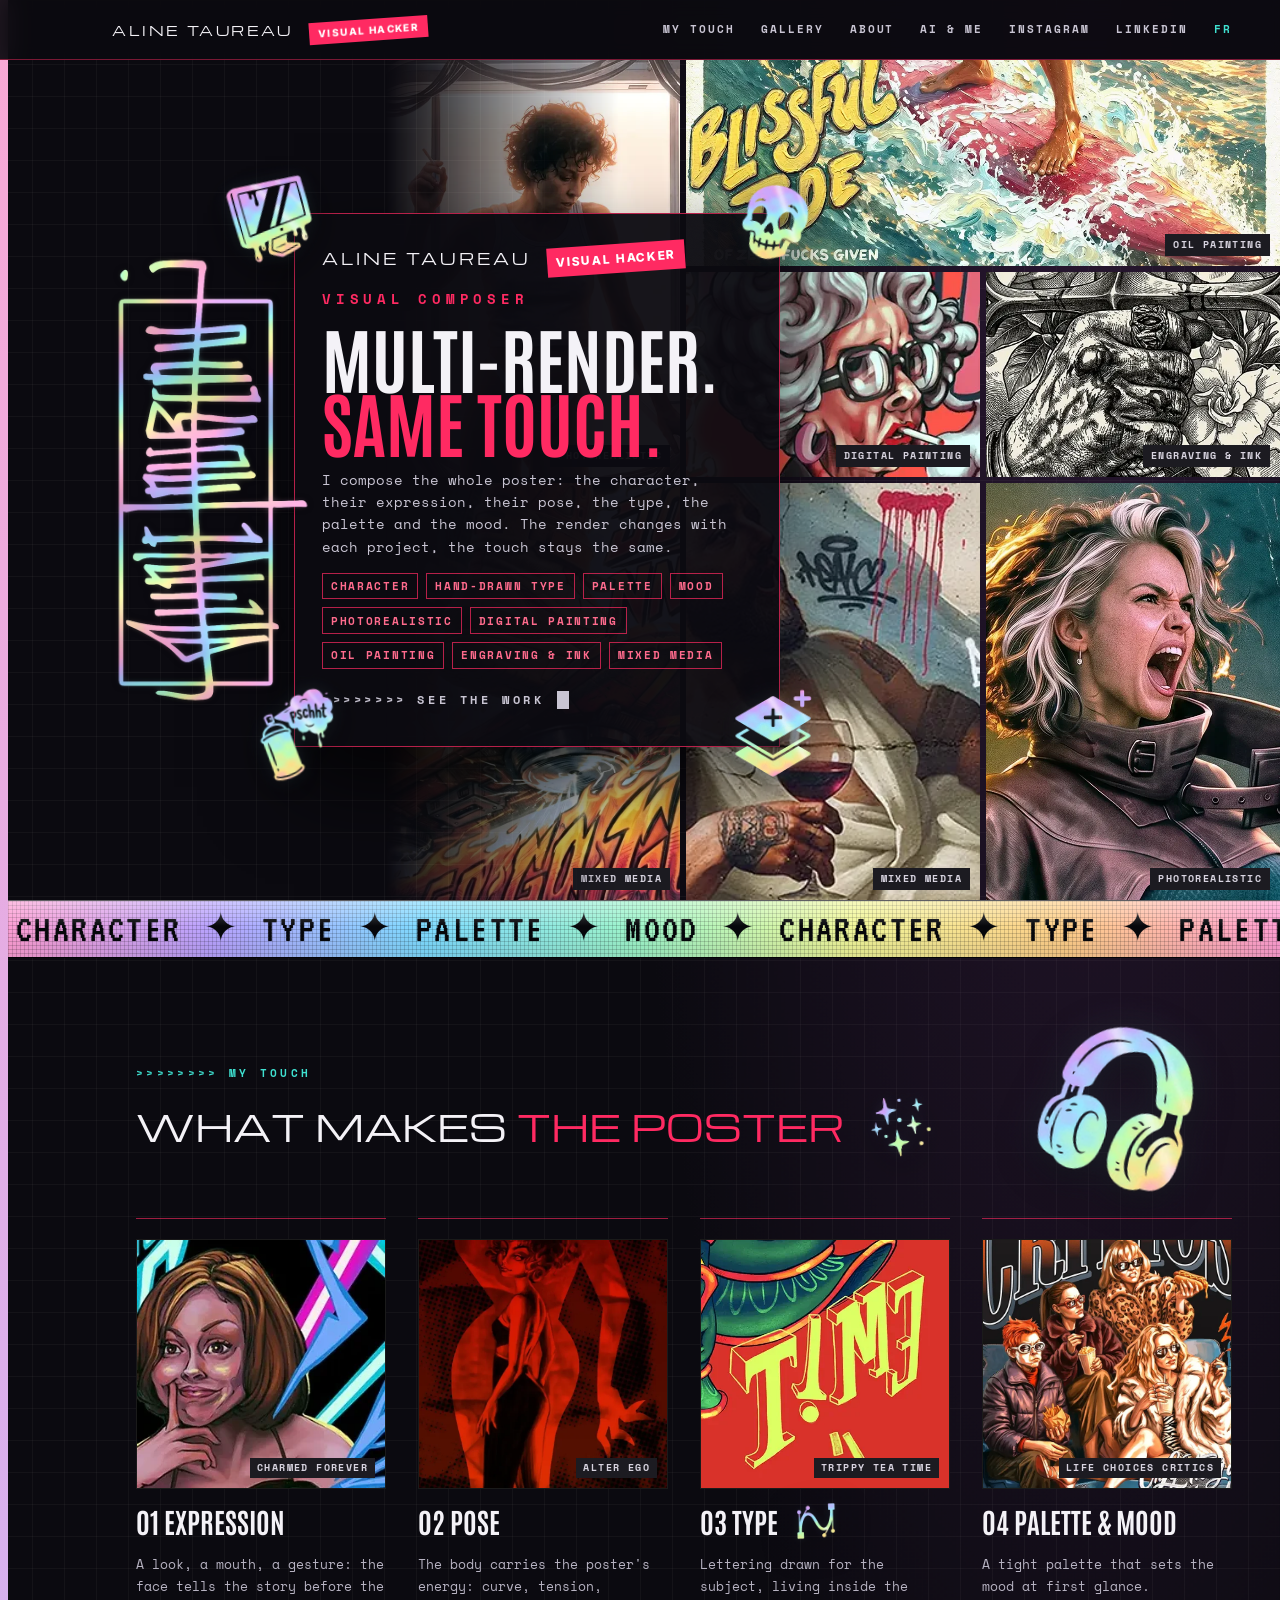
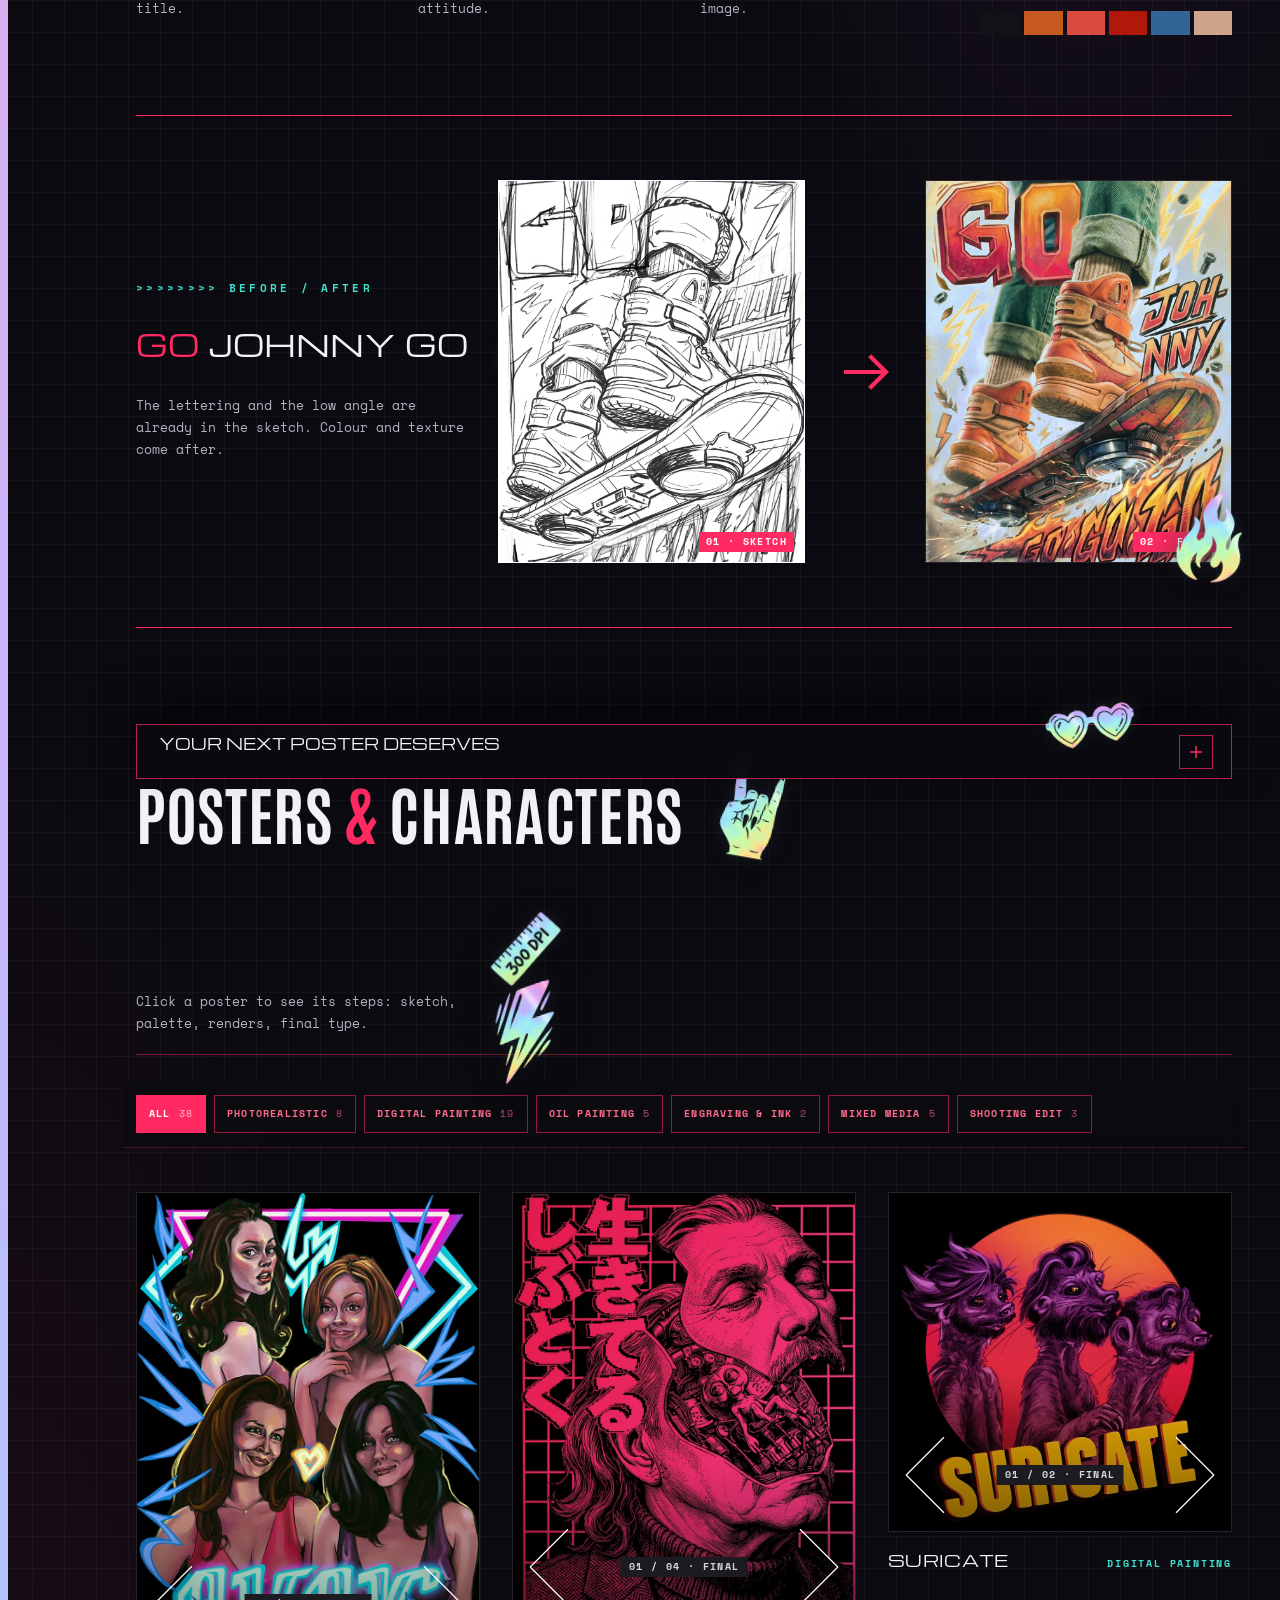
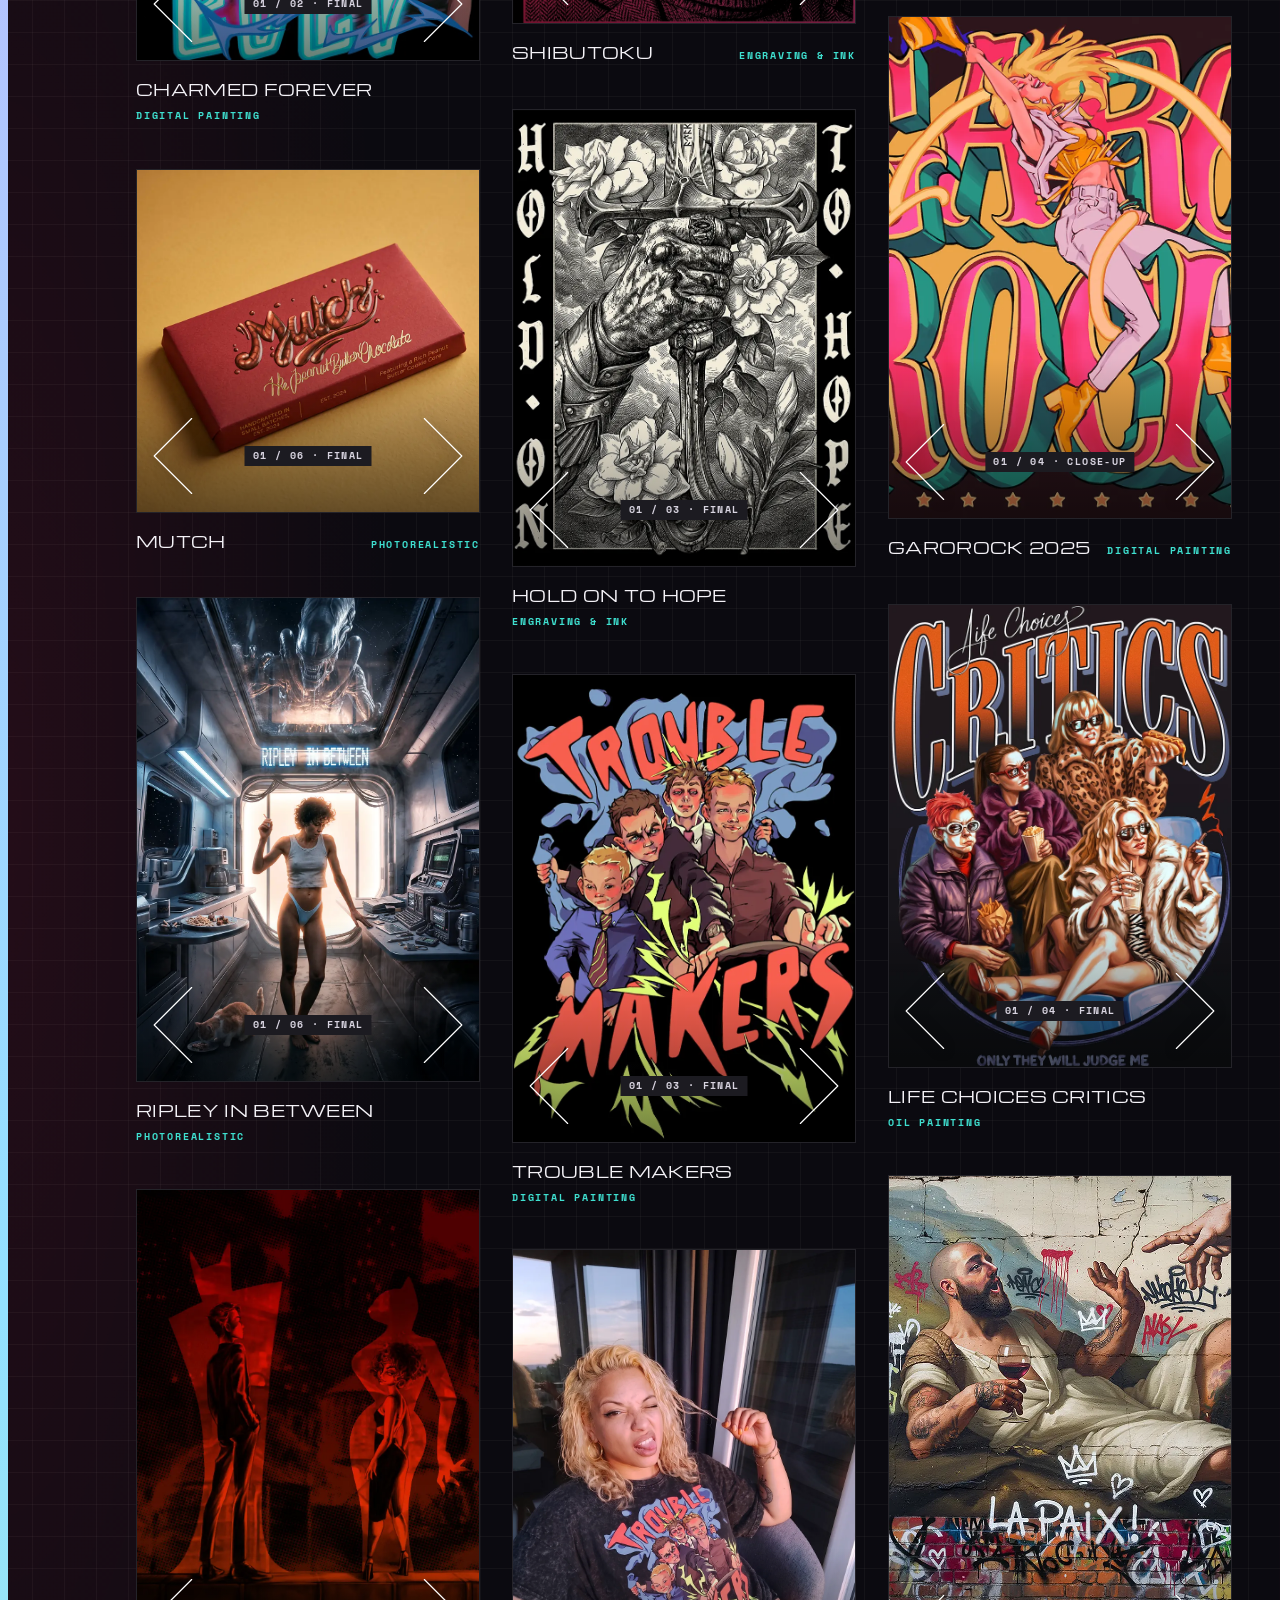
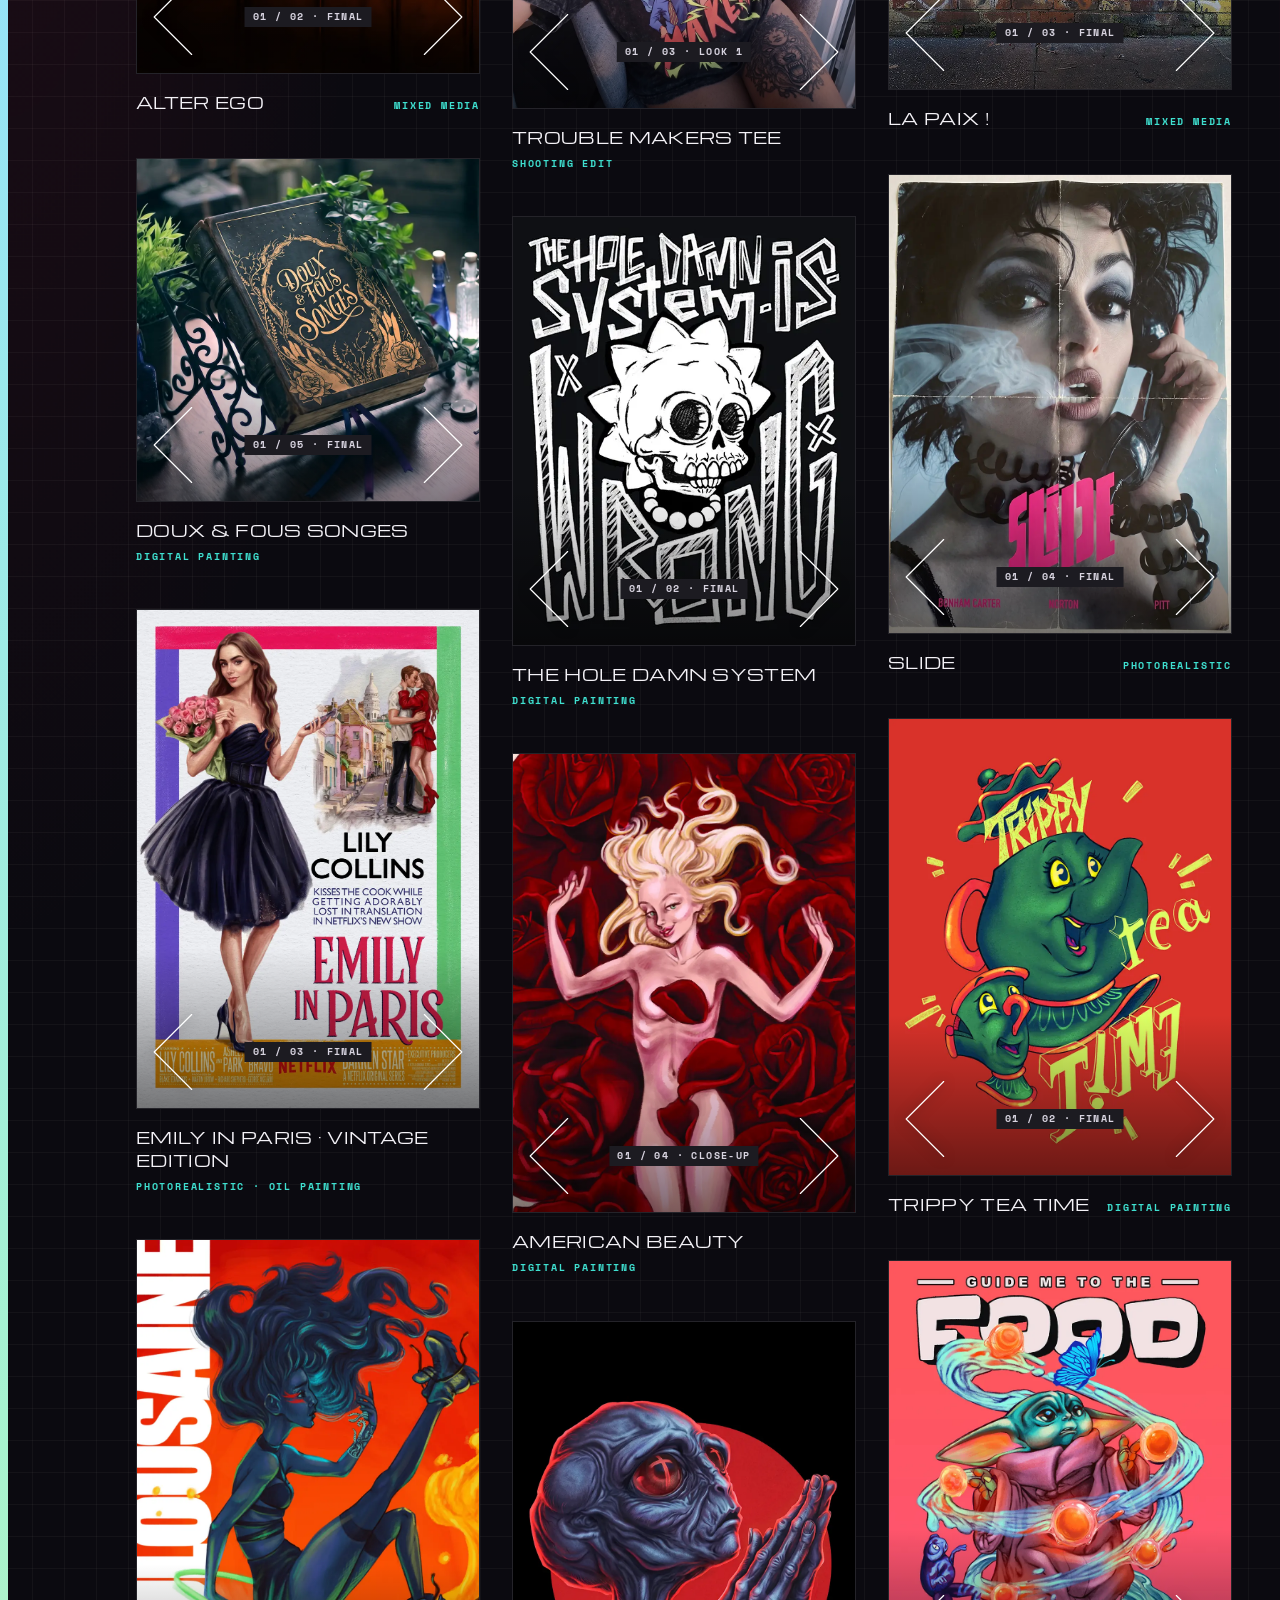
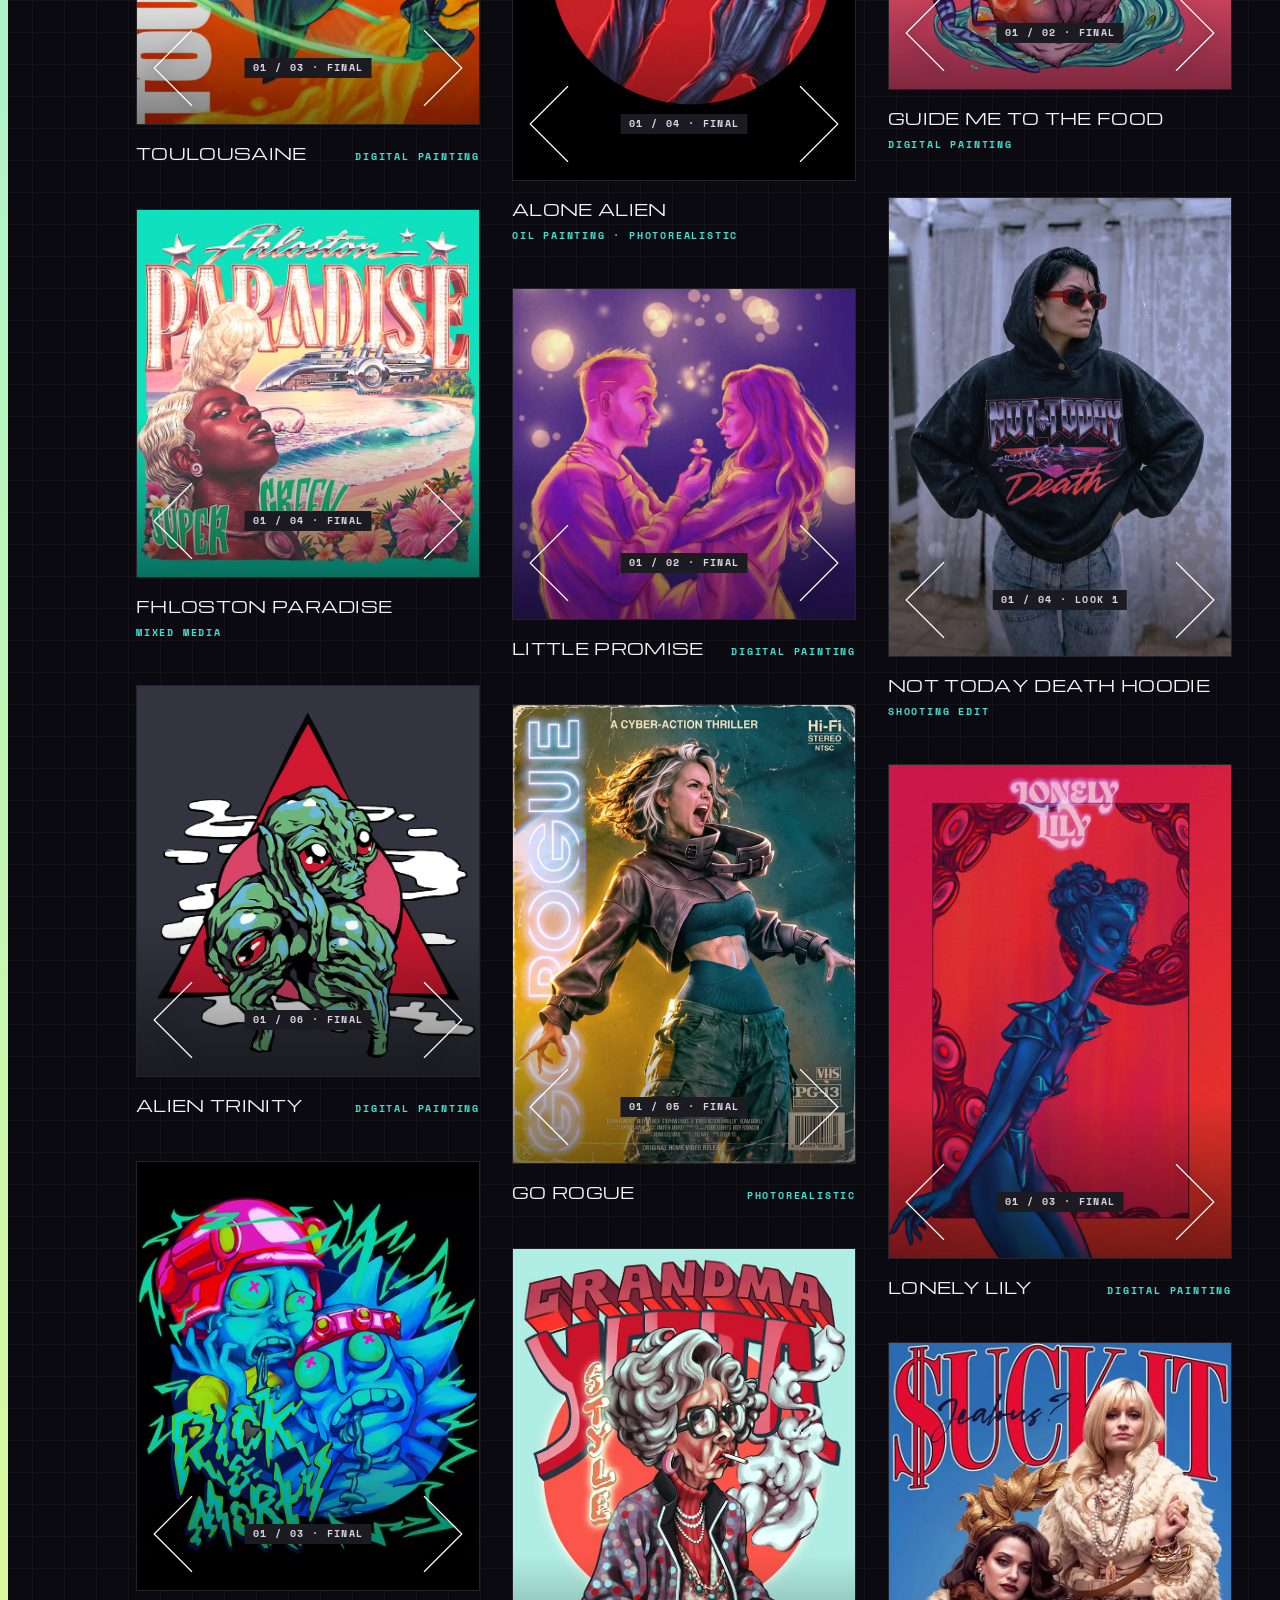
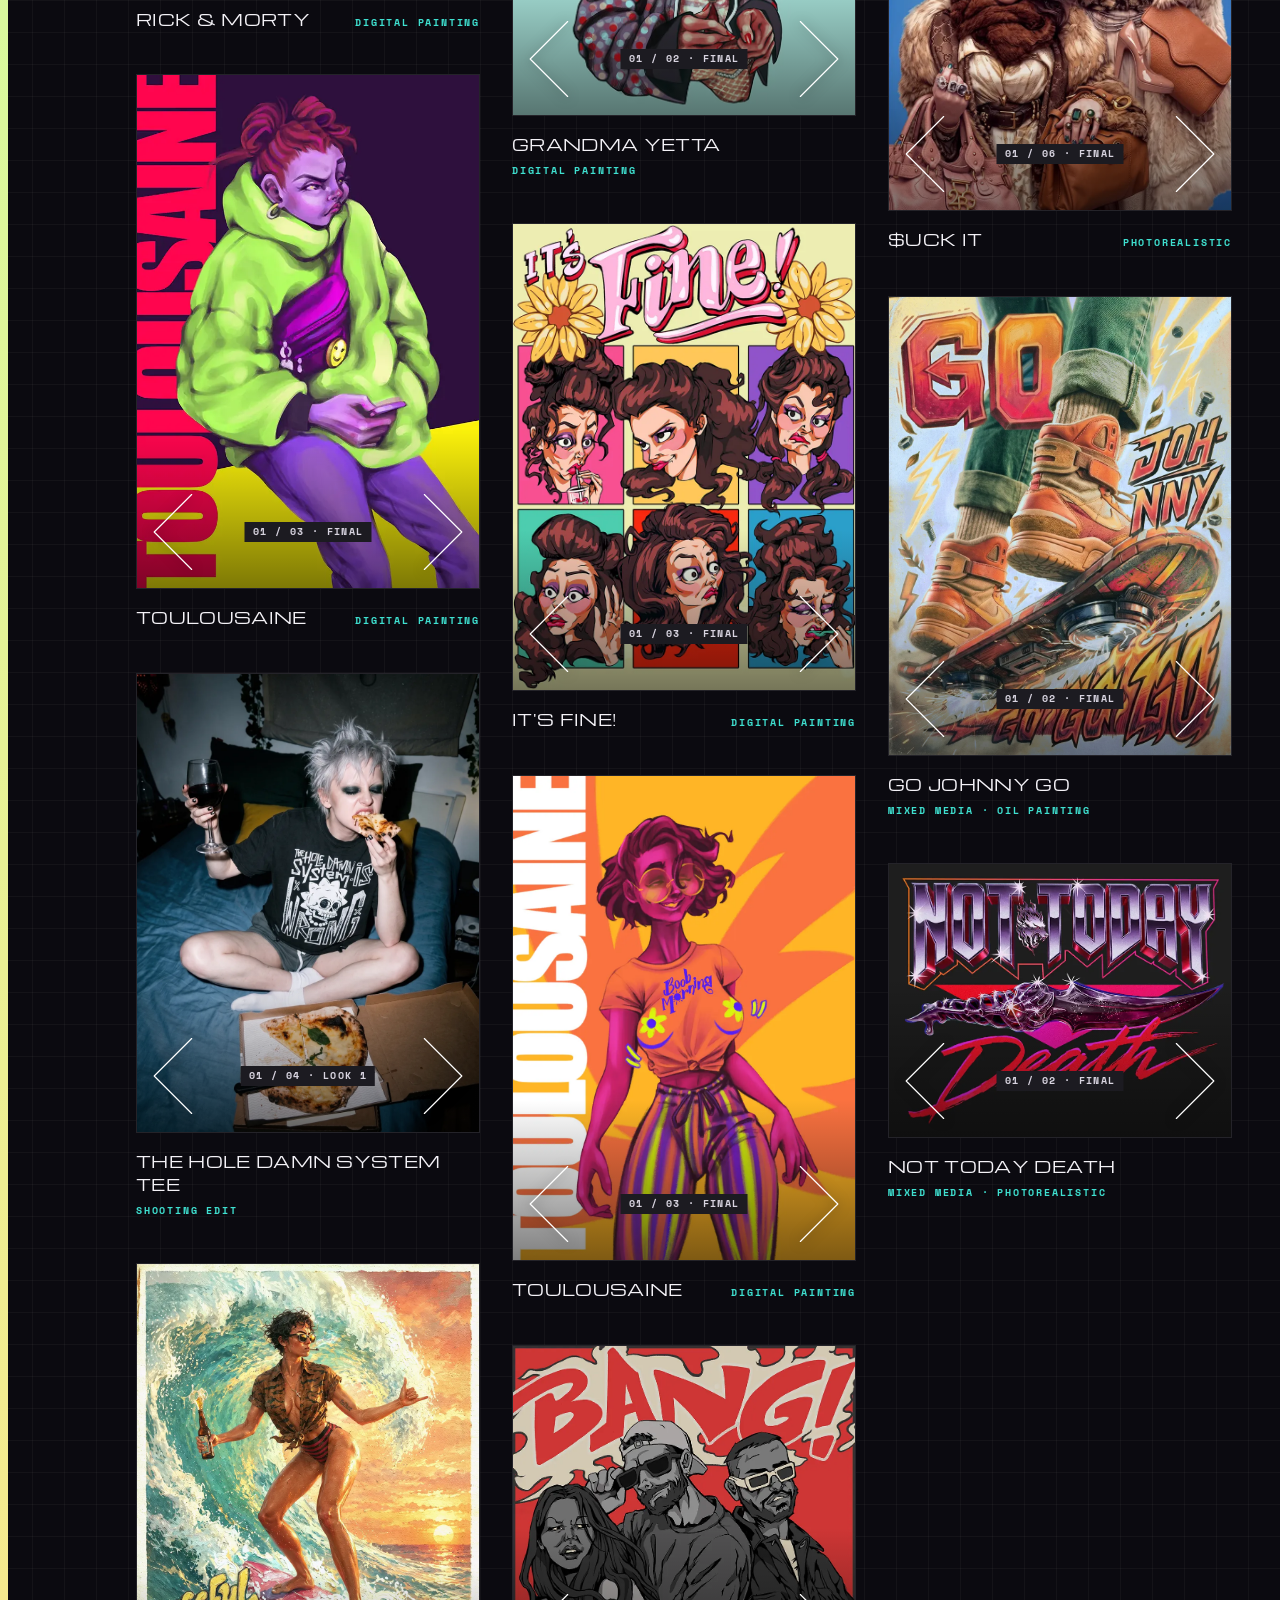
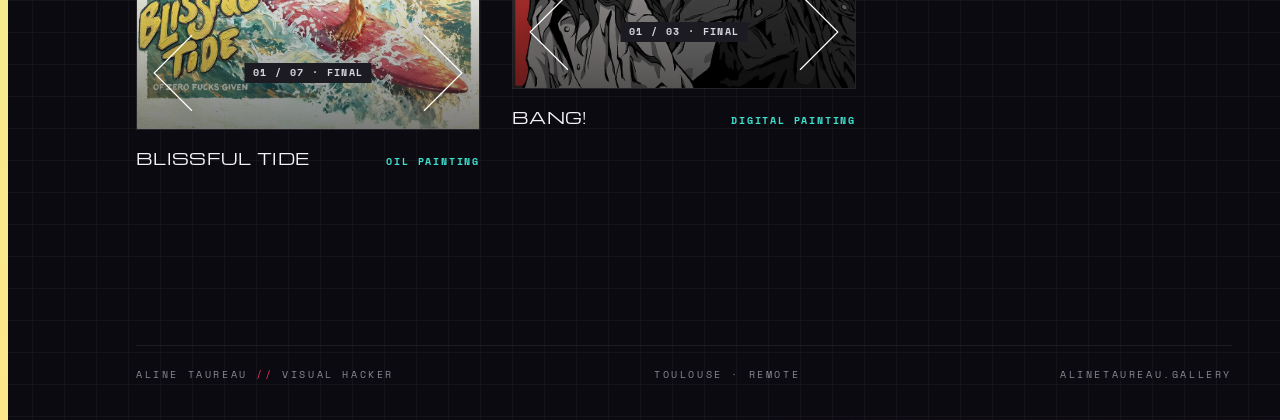
==== commit 3fe20c0b: "EN: bigger ruler, skull and layers swapped" ====
--- a/en/index.html
+++ b/en/index.html
@@ -470,10 +470,11 @@
 
 .g6-bw{flex:none;display:flex;flex-direction:column;align-items:center;margin-bottom:-58px;position:relative;z-index:41}
 .g6-bw .g6-eye{margin-bottom:0}
-.g6-ruler{width:74px;height:auto;margin-bottom:-16px;transform:rotate(-10deg);position:relative;z-index:2}
-@media (max-width:560px){.g6-bw{margin-bottom:-44px}.g6-ruler{width:56px;margin-bottom:-12px}}
+.g6-ruler{width:100px;height:auto;margin-bottom:-30px;transform:rotate(-10deg);position:relative;z-index:2}
+@media (max-width:560px){.g6-bw{margin-bottom:-44px}.g6-ruler{width:76px;margin-bottom:-22px}}
 .p9-bez{width:52px;height:auto;margin:-14px 0 -14px}
 .p3-lab{background:#1c1b21 !important;color:#d8d4e0 !important}
+.h3-c4{transform:none !important}
 .g6-step{background:#1c1b21 !important;color:#d8d4e0 !important}
 .h3-c1{left:-78px !important}
 @media (max-width:560px){.h3-c1{left:-26px !important}}
@@ -599,9 +600,9 @@
 <img class="h3-logo" data-act="card" tabindex="0" role="button" src="../v3/logo-holo.webp" alt="Signature Aline Taureau, holographique">
 <div class="h3-panel">
 <img class="h3-stk h3-c1" src="../v3/stk/monitor-drip2.webp" alt="" aria-hidden="true">
-<img class="h3-stk h3-c2" src="../v3/stk/layers.webp" alt="" aria-hidden="true">
+<img class="h3-stk h3-c2" src="../v3/stk/skull.webp" alt="" aria-hidden="true">
 <img class="h3-stk h3-c3" src="../v3/stk/spray-pschht.webp" alt="" aria-hidden="true">
-<img class="h3-stk h3-c4" src="../v3/stk/skull.webp" alt="" aria-hidden="true">
+<img class="h3-stk h3-c4" src="../v3/stk/layers.webp" alt="" aria-hidden="true">
 <div class="h3-idrow" style="display: flex; flex-wrap: wrap; align-items: center; gap: 16px">
 <span style="font-family: Michroma, sans-serif; font-size: 16px; letter-spacing: .2em; color: #f4f2f7">ALINE TAUREAU</span>
 <span style="font-family: Inter, sans-serif; font-weight: 800; font-size: 13px; letter-spacing: .14em; color: #fff; background: #ff2a62; padding: 8px 13px; transform: rotate(-4deg); display: inline-block">VISUAL HACKER</span>
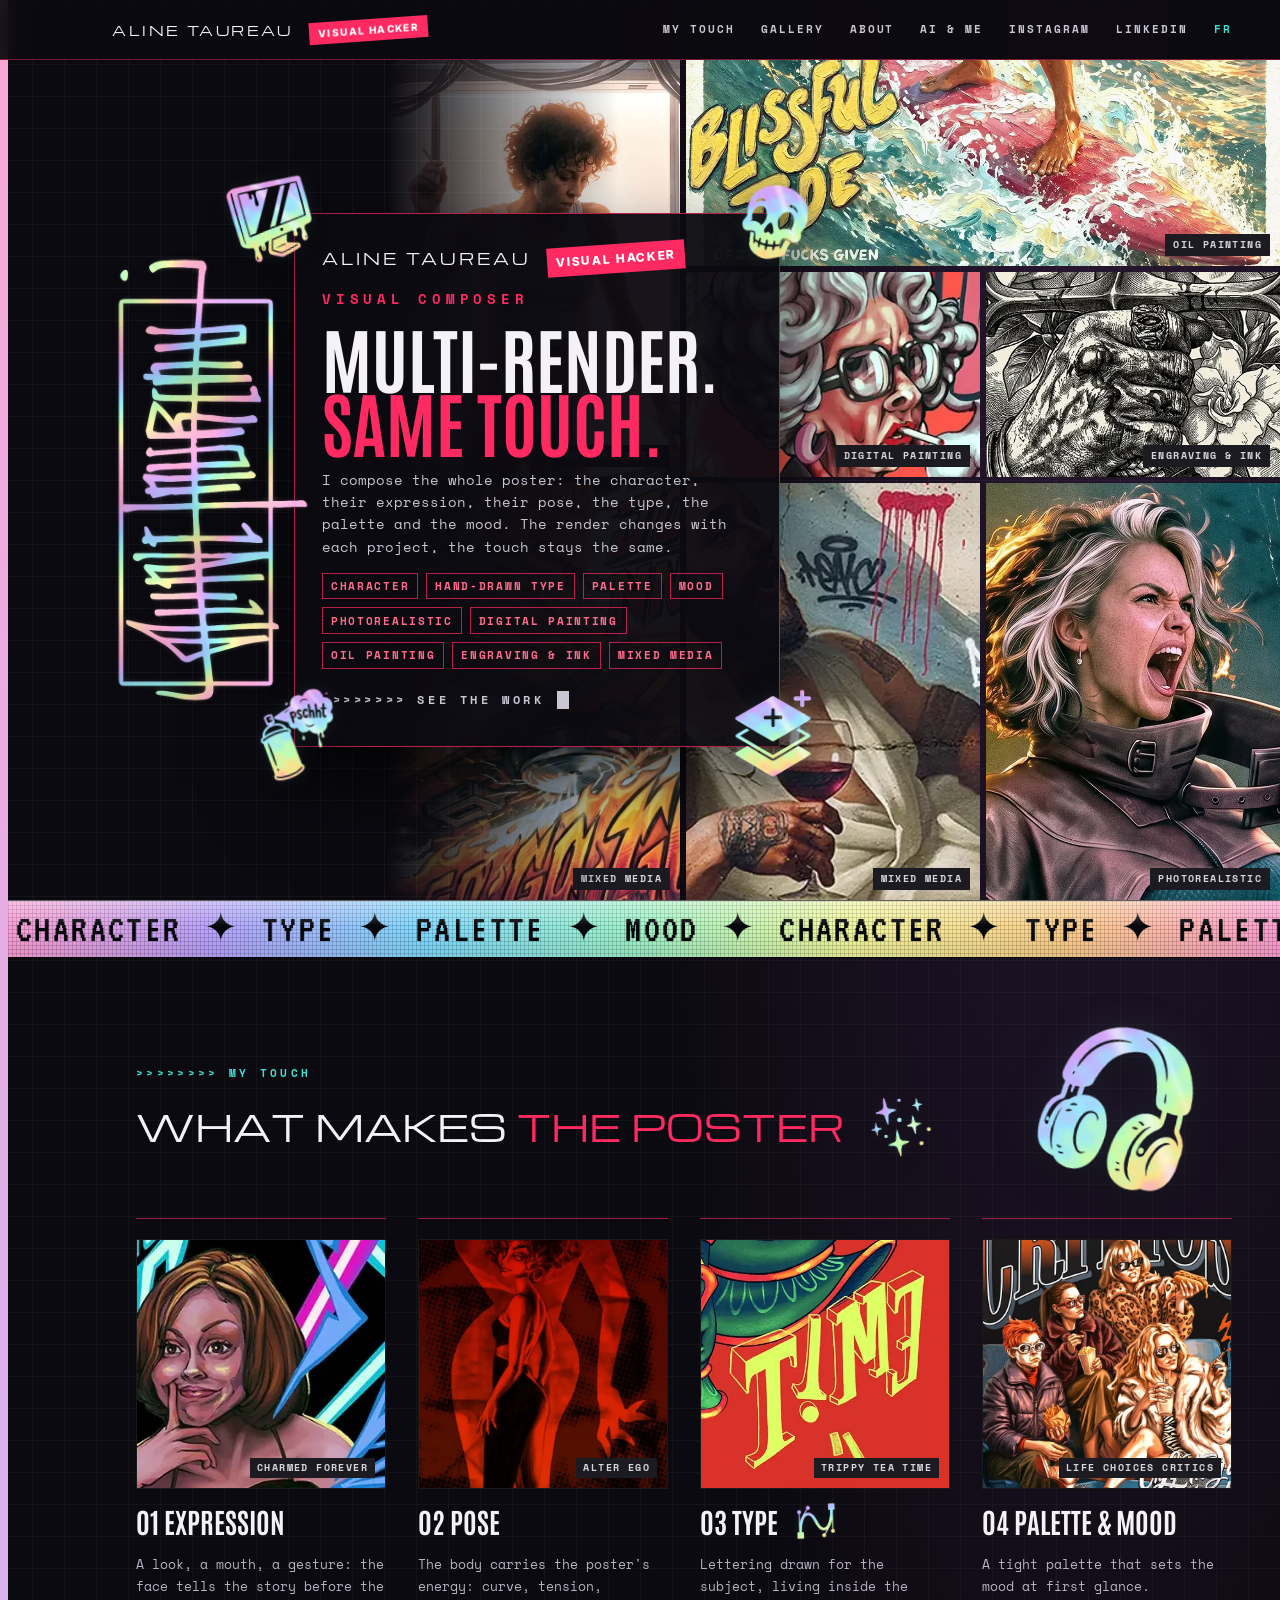
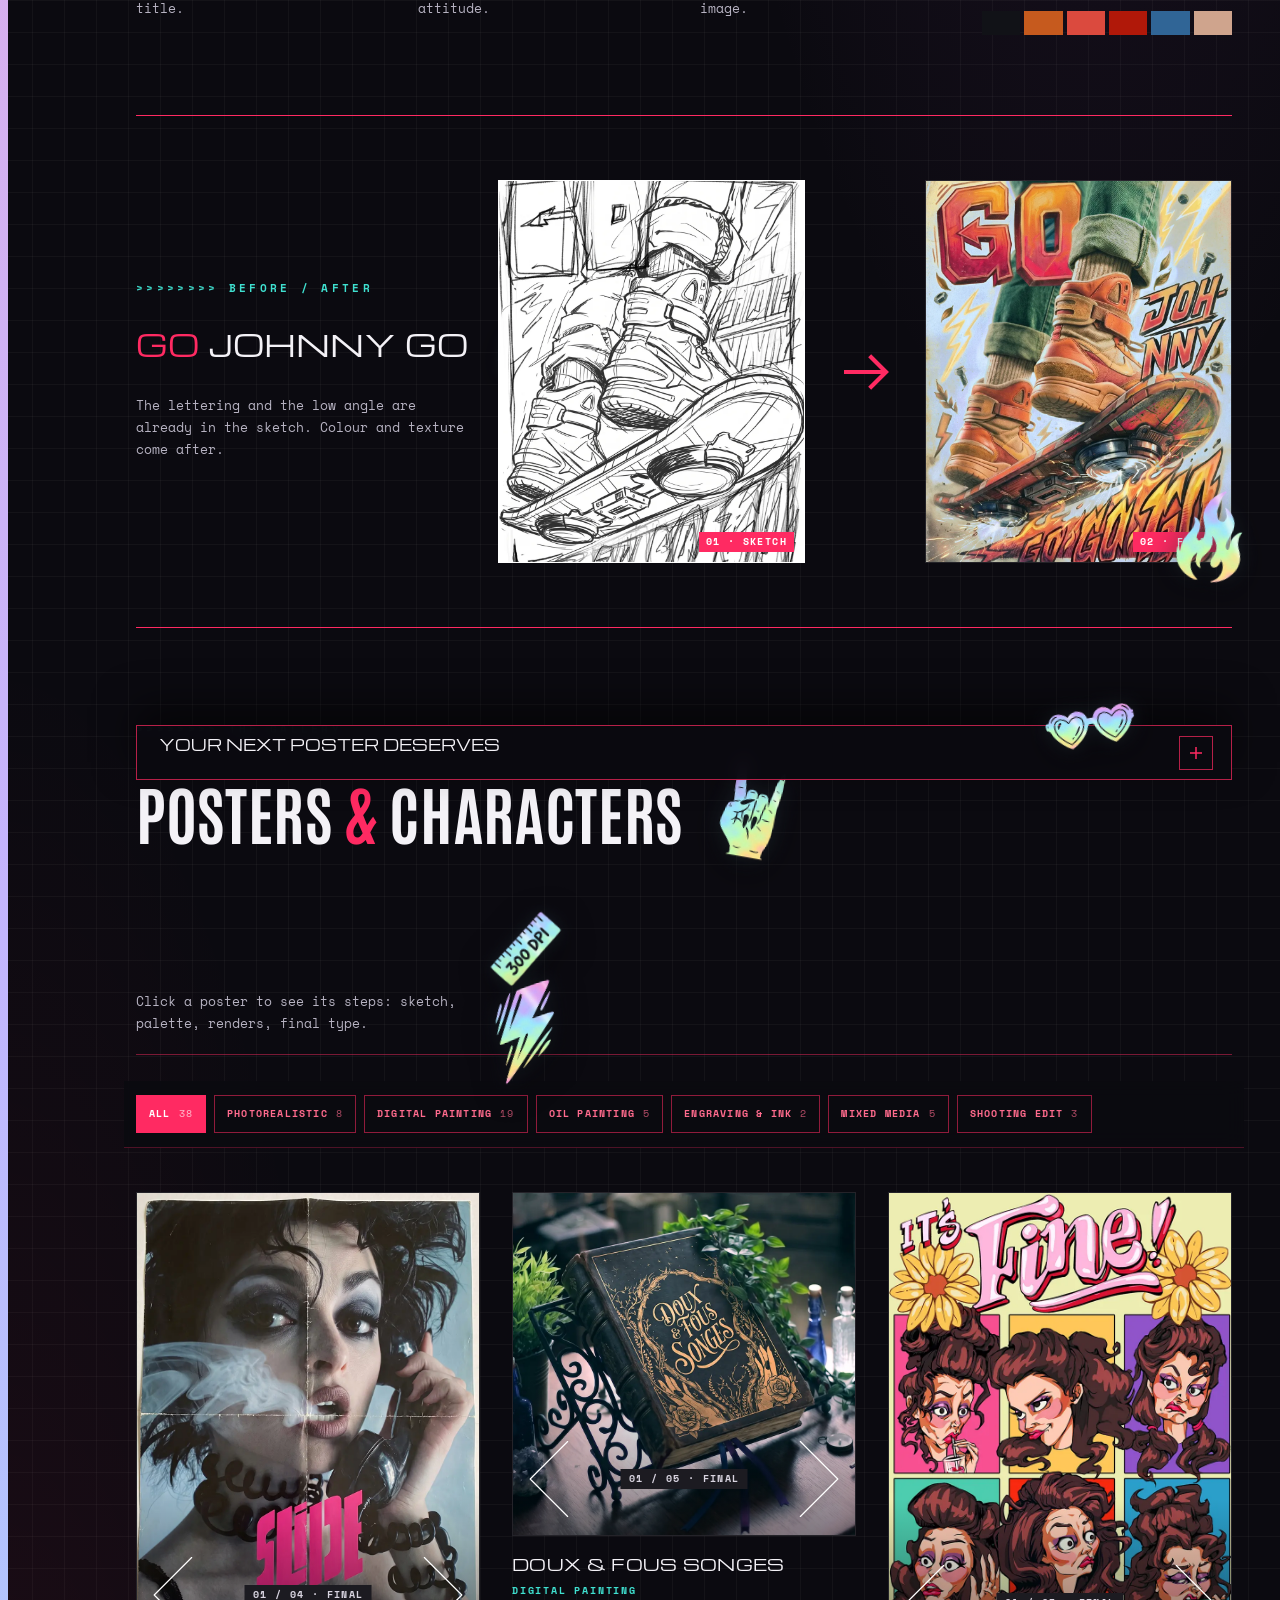
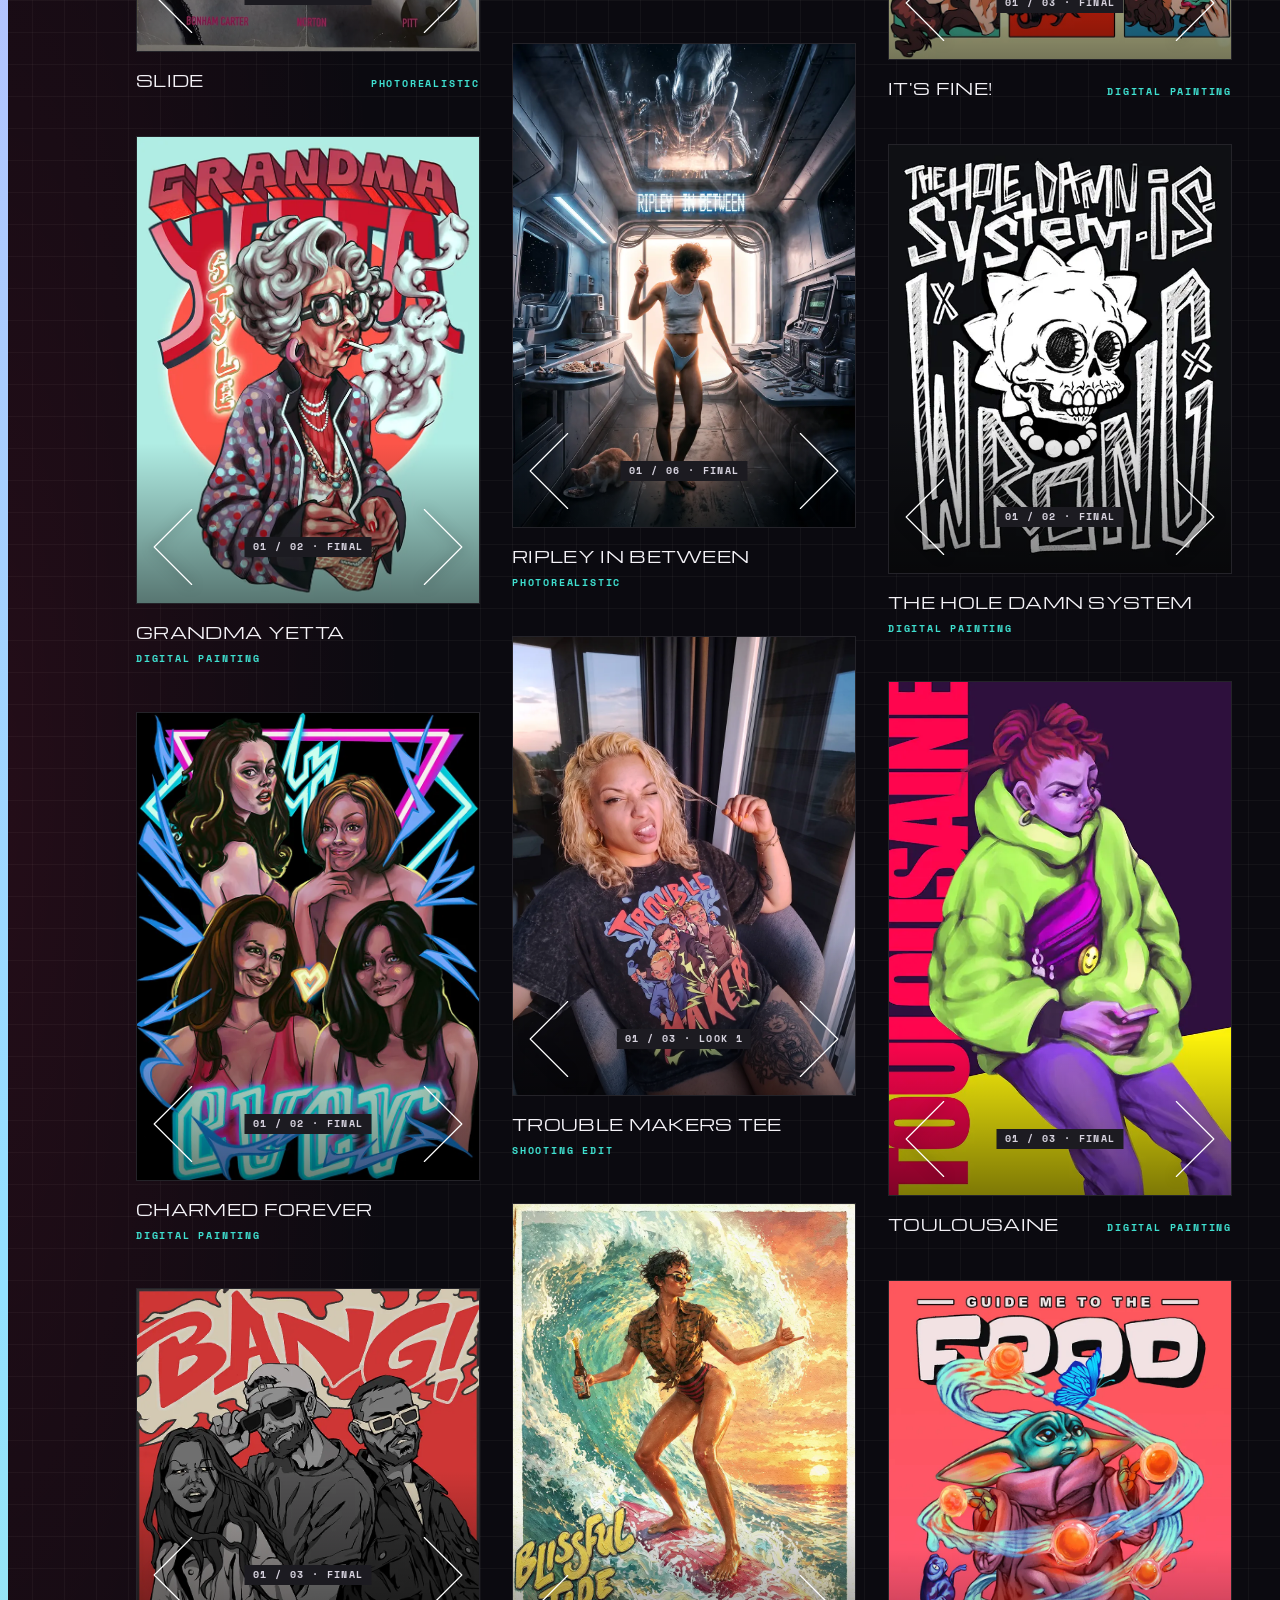
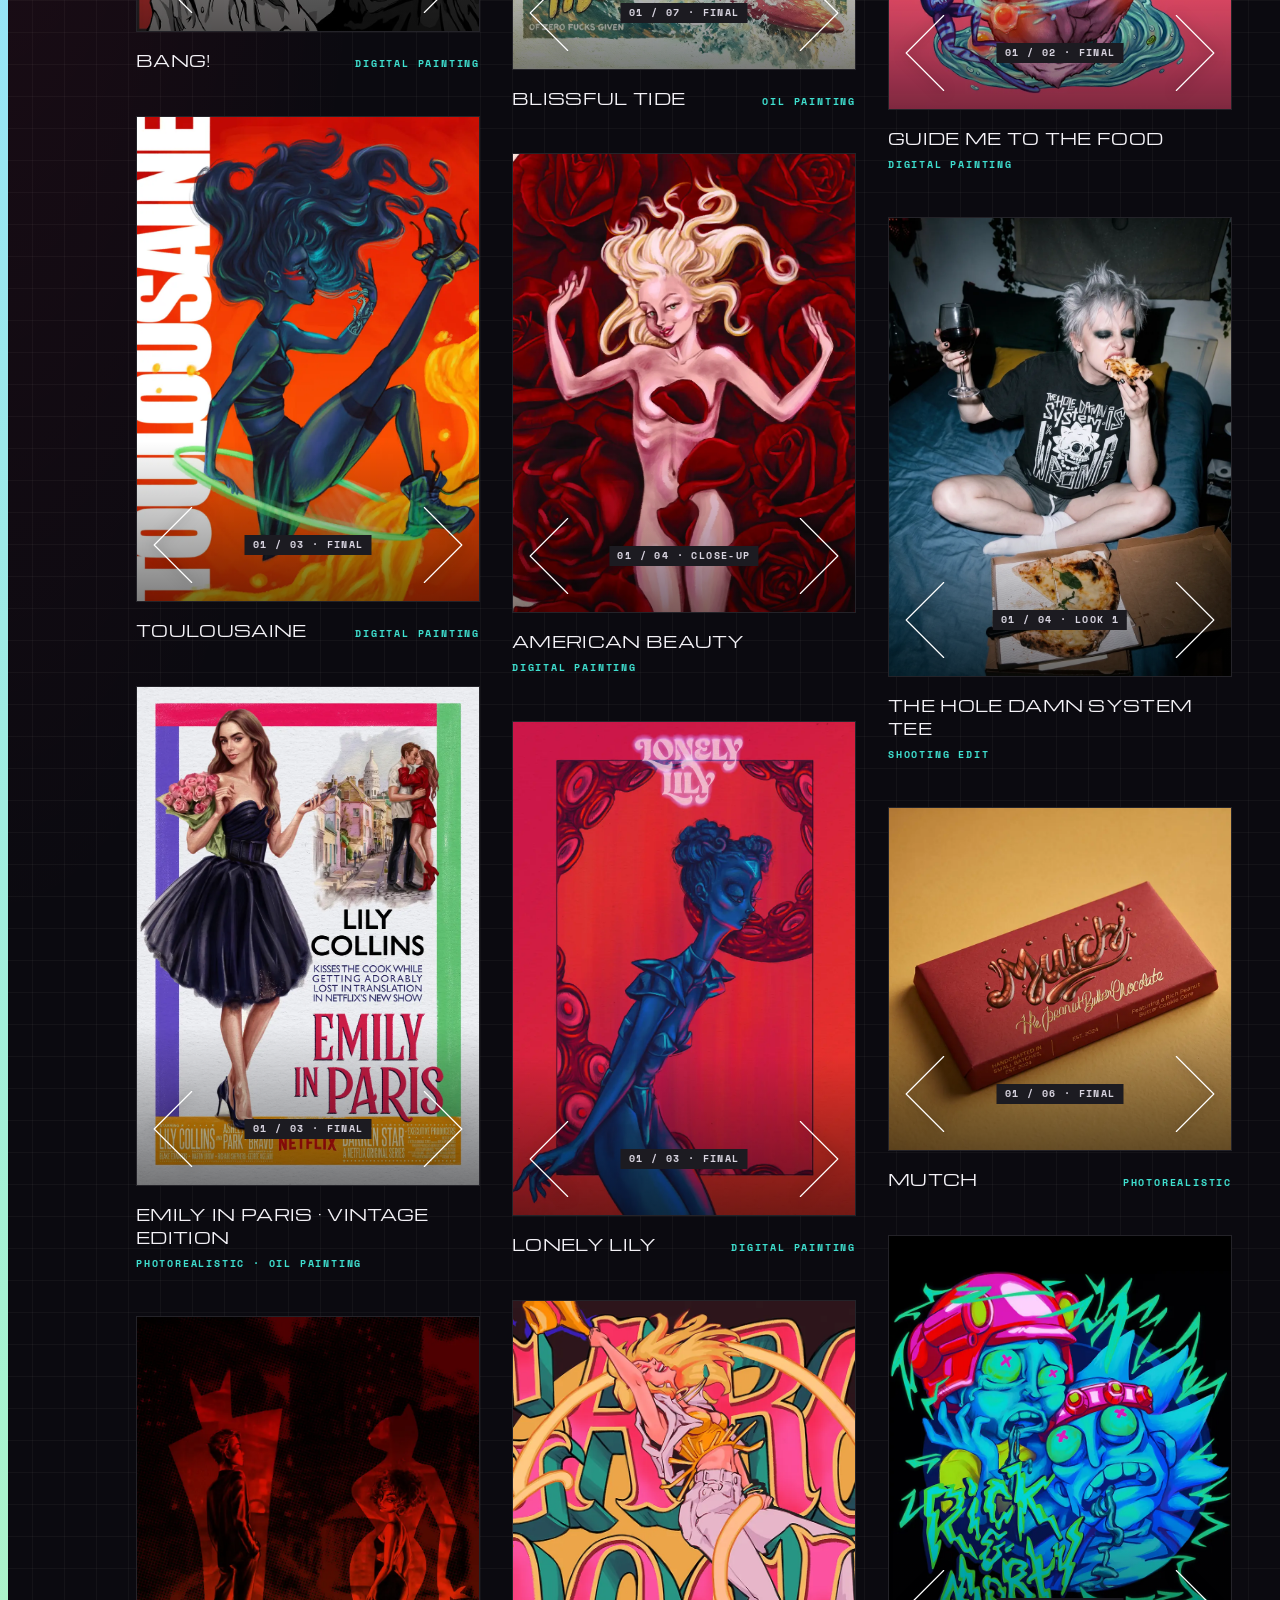
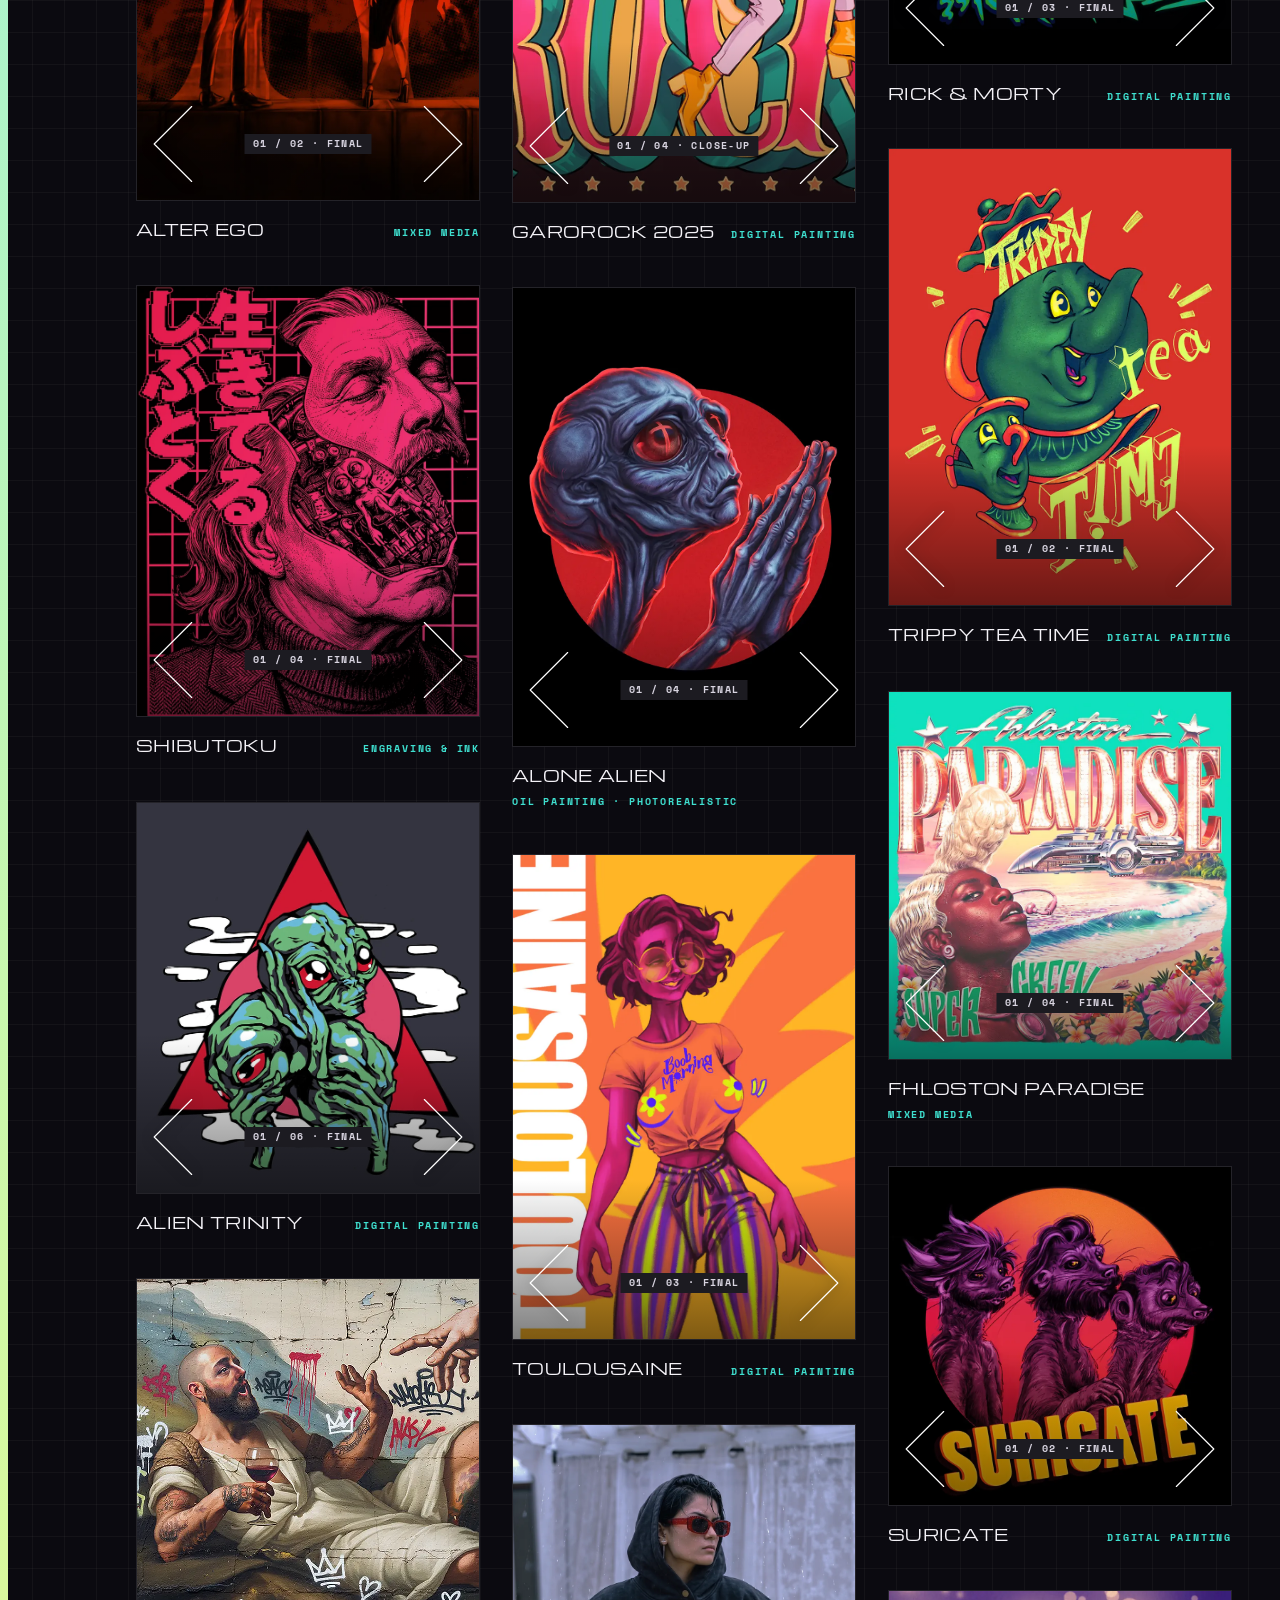
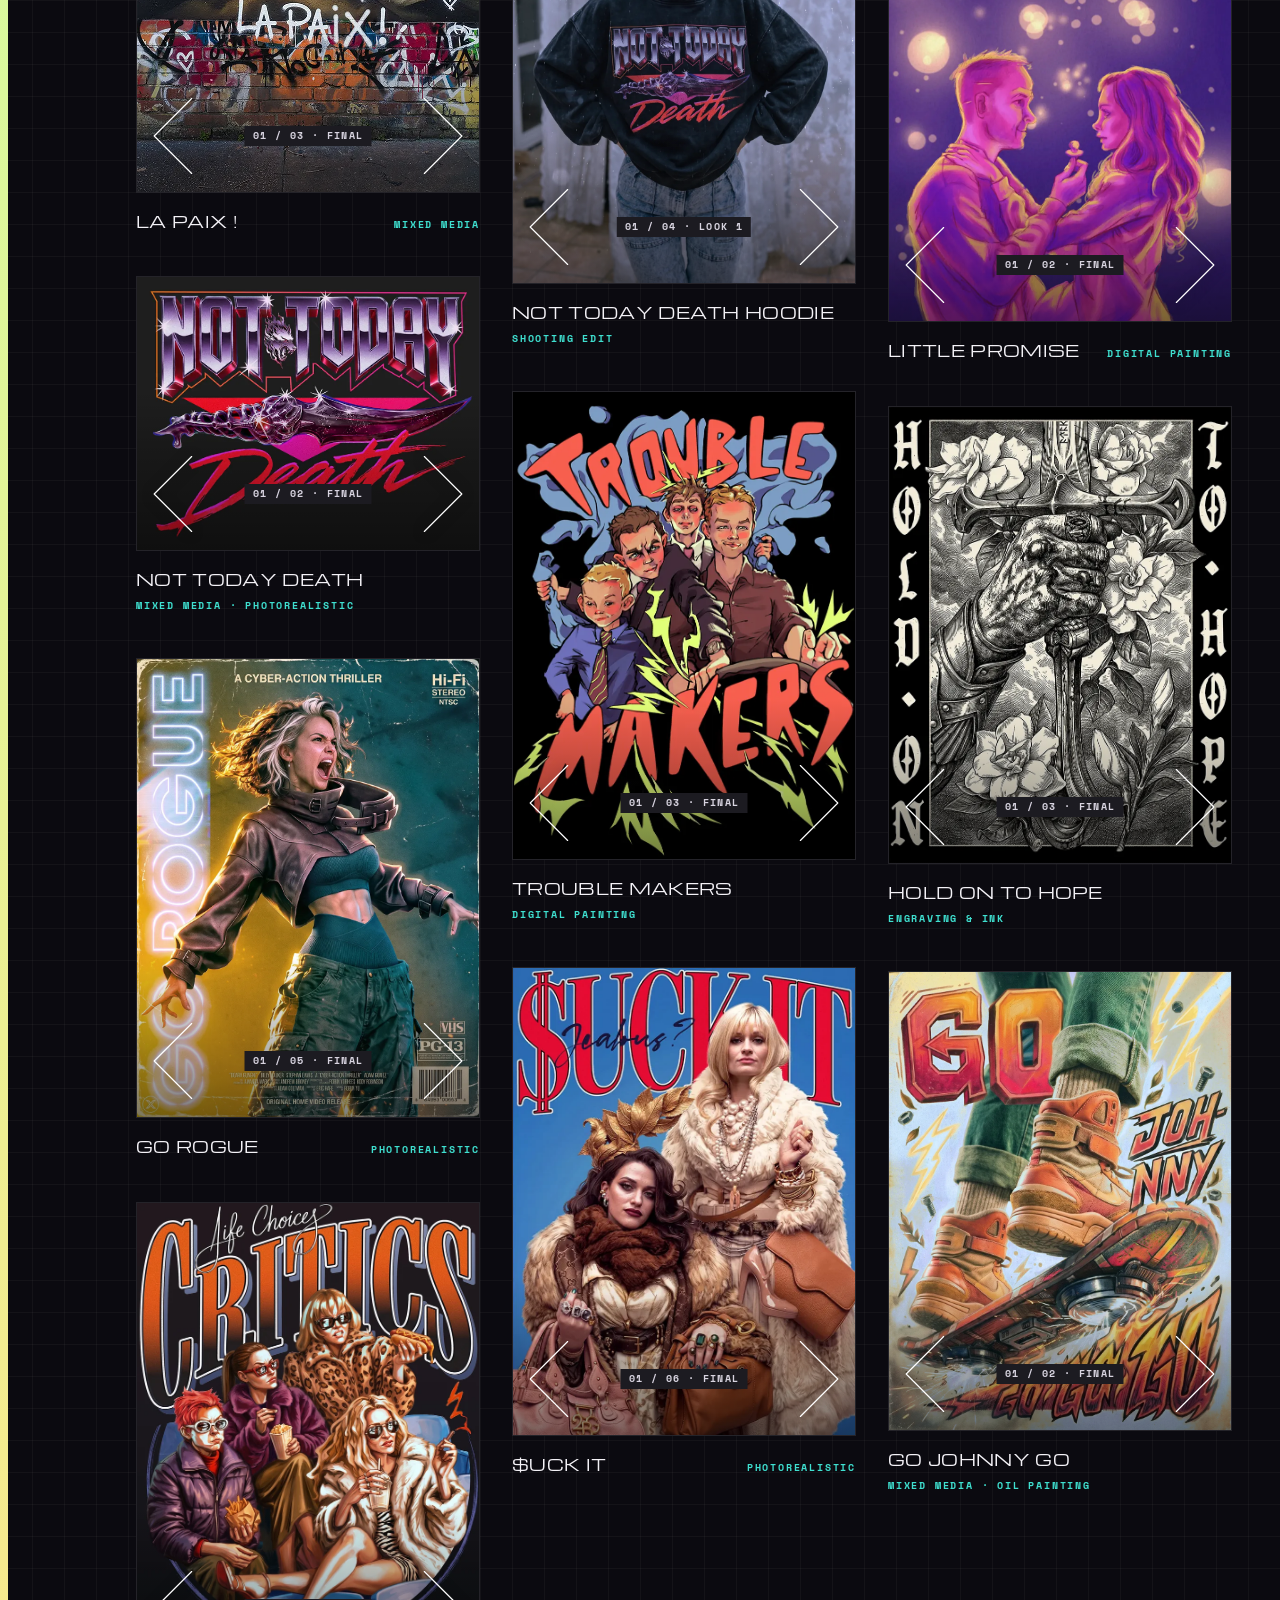
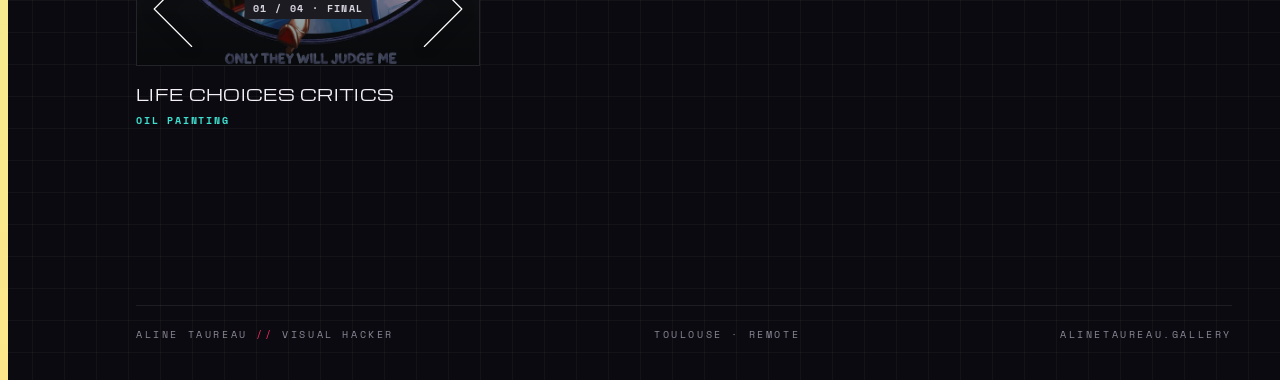
==== commit a5a7bc3d: "EN: old iPhone compat + 2x2 grid on phone" ====
--- a/en/index.html
+++ b/en/index.html
@@ -54,6 +54,17 @@
 .h3-h1{font-size:64px}
 
 }
+@supports not (container-type:inline-size){@media (max-width: 1100px){
+.h3-wrap{flex-direction:column;justify-content:center;gap:28px;min-height:0;padding:72px 24px}
+.h3-mos{position:absolute;inset:0;height:auto;z-index:0}
+.h3-shade{display:block;position:absolute;inset:0;z-index:1;background:linear-gradient(rgba(11,10,16,.45),rgba(11,10,16,.7))}
+.h3-pill{display:none}
+.h3-mos{gap:0}
+.h3-logo{flex:none;width:150px;margin:0}
+.h3-panel{flex:none;width:100%;max-width:640px;margin:0}
+.h3-h1{font-size:64px}
+
+}}
 @container h3 (max-width: 560px){
 .h3-wrap{padding:56px 18px}
 .h3-logo{width:120px}
@@ -62,9 +73,18 @@
 .h3-c1,.h3-c3{width:72px;left:-14px}.h3-c2,.h3-c4{width:66px;right:-12px}
 .h3-c1,.h3-c2{top:-34px}.h3-c3,.h3-c4{bottom:-34px}
 }
+@supports not (container-type:inline-size){@media (max-width: 560px){
+.h3-wrap{padding:56px 18px}
+.h3-logo{width:120px}
+.h3-panel{padding:30px 22px;gap:16px}
+.h3-h1{font-size:50px}
+.h3-c1,.h3-c3{width:72px;left:-14px}.h3-c2,.h3-c4{width:66px;right:-12px}
+.h3-c1,.h3-c2{top:-34px}.h3-c3,.h3-c4{bottom:-34px}
+}}
 
 
 @container h3 (max-width: 560px){.h3-idrow{display:none !important}}
+@supports not (container-type:inline-size){@media (max-width: 560px){.h3-idrow{display:none !important}}}
 
 
 
@@ -175,6 +195,21 @@
 .a6-flame{width:80px;right:-8px;bottom:-24px}
 .g6-h2{font-size:52px}
 }
+@supports not (container-type:inline-size){@media (max-width: 1100px){
+.pg-bar{padding:0 12px 0 80px;gap:10px}
+.pg-nav{display:none}
+.pg-burger{display:inline-flex}
+.pg-main{padding-left:64px}
+#patte,.g6-sec,.a6-sec{padding-left:20px !important;padding-right:20px !important}
+.p6-star{display:none !important}
+.p6-hd{flex-wrap:nowrap !important;align-items:center !important}
+.p6-cas{width:130px !important;margin:-20px 0 !important}
+.a6-wrap{grid-template-columns:minmax(0,1fr) 40px minmax(0,1fr);gap:16px}
+.a6-txt{grid-column:1 / -1;margin-bottom:8px}
+.a6-arr{width:40px;height:40px}
+.a6-flame{width:80px;right:-8px;bottom:-24px}
+.g6-h2{font-size:52px}
+}}
 @container pg (max-width: 560px){
 .pg-bar{padding:0 8px 0 64px}
 .pg-badge,.pg-bt{display:none !important}
@@ -218,6 +253,49 @@
 .g6-contact p{font-size:12px !important}
 .g6-links{font-size:12px}
 }
+@supports not (container-type:inline-size){@media (max-width: 560px){
+.pg-bar{padding:0 8px 0 64px}
+.pg-badge,.pg-bt{display:none !important}
+.pg-name{font-size:12px !important;letter-spacing:.16em !important}
+.pg-main{padding-left:52px}
+#patte{padding-top:64px !important;padding-bottom:56px !important}
+#patte h2{font-size:21px !important}
+.p6-cas{width:84px !important;margin:-10px 0 !important}
+#patte h3{font-size:21px !important}
+#patte .p3-pil p{font-size:12px !important;line-height:1.6 !important}
+.a6-wrap{padding:44px 0;gap:10px}
+.a6-h2{font-size:22px !important}
+.a6-pen{width:56px}
+.a6-p{font-size:12px !important}
+.a6-arr{width:26px;height:26px}
+.a6-lab{font-size:8px;letter-spacing:.1em;padding:4px 5px;right:6px;bottom:6px}
+.a6-flame{width:58px;right:-4px;bottom:-22px}
+.g6-sec{padding-top:64px !important}
+.g6-h2{font-size:38px}
+.g6-rock{width:56px !important}
+.g6-ttl{gap:8px}
+.g6-desc p{font-size:12px}
+.g6-eye{width:70px;margin-bottom:-44px}
+.g6-filters{padding:22px 0 32px;gap:12px}
+.g6-row{flex-direction:column;align-items:stretch;gap:8px}
+.g6-rl{width:auto;font-size:9px}
+.g6-chips{flex-wrap:nowrap;overflow-x:auto;gap:6px;padding-bottom:2px;scrollbar-width:none;-webkit-mask-image:linear-gradient(90deg,#000 85%,transparent);mask-image:linear-gradient(90deg,#000 85%,transparent)}
+.g6-chips::-webkit-scrollbar{display:none}
+.g3-chip{font-size:10px;letter-spacing:.1em;min-height:36px;padding:0 11px}
+.g6-card{margin-bottom:40px}
+.g6-nav{width:84px;height:84px}.g6-nav svg{width:84px;height:84px}
+.g6-nav.p{left:-5px}.g6-nav.n{right:-5px}
+.g6-step{bottom:48px;font-size:9px;letter-spacing:.1em}
+.g6-cap{padding-top:12px}
+.g6-cap h3{font-size:15px}
+.g6-cap span{font-size:9px;letter-spacing:.12em}
+.g6-contact{padding:30px 20px 28px;gap:22px;margin-bottom:48px}
+.g6-ct{flex-basis:100%}
+.g6-ctt h2{font-size:21px;flex-basis:100%}
+.g6-glasses{width:96px;margin:-6px 0 -10px}
+.g6-contact p{font-size:12px !important}
+.g6-links{font-size:12px}
+}}
 
 .mp-wrap{padding:28px 48px;background:#0b0a10}
 .mp-screen{position:relative;overflow:hidden;border-radius:6px;background:#07080c;border:1px solid rgba(255,255,255,.14);box-shadow:inset 0 0 0 3px #0f1118,inset 0 0 30px rgba(0,0,0,.9),0 0 30px rgba(147,225,255,.08);padding:16px 0}
@@ -251,10 +329,21 @@
 .g6-chips{flex-wrap:nowrap;overflow-x:auto;gap:6px;scrollbar-width:none;-webkit-mask-image:linear-gradient(90deg,#000 88%,transparent);mask-image:linear-gradient(90deg,#000 88%,transparent)}
 .g6-chips::-webkit-scrollbar{display:none}
 }
+@supports not (container-type:inline-size){@media (max-width: 1100px){
+.mp-wrap{padding:20px}
+.mp-track span{font-size:48px}
+.g6-filters{margin:0 -20px 36px;padding:10px 20px}
+.g6-chips{flex-wrap:nowrap;overflow-x:auto;gap:6px;scrollbar-width:none;-webkit-mask-image:linear-gradient(90deg,#000 88%,transparent);mask-image:linear-gradient(90deg,#000 88%,transparent)}
+.g6-chips::-webkit-scrollbar{display:none}
+}}
 @container pg (max-width: 560px){
 .mp-track span{font-size:40px;padding:0 14px}
 .g3-chip{min-height:36px;padding:0 11px}
 }
+@supports not (container-type:inline-size){@media (max-width: 560px){
+.mp-track span{font-size:40px;padding:0 14px}
+.g3-chip{min-height:36px;padding:0 11px}
+}}
 
 .mp-wrap{padding:0;margin-left:-88px}
 .mp-screen{border-radius:0;border-left:0;border-right:0}
@@ -267,21 +356,40 @@
 .mp-wrap{margin-left:-64px}
 .h3-sec{margin-left:-64px}
 }
+@supports not (container-type:inline-size){@media (max-width: 1100px){
+.mp-wrap{margin-left:-64px}
+.h3-sec{margin-left:-64px}
+}}
 @container pg (max-width: 560px){
 .mp-wrap{margin-left:-52px}
 .h3-sec{margin-left:-52px}
 }
+@supports not (container-type:inline-size){@media (max-width: 560px){
+.mp-wrap{margin-left:-52px}
+.h3-sec{margin-left:-52px}
+}}
 @container h3 (max-width: 1100px){
 .h3-wrap{display:block;min-height:0;padding:150px 90px 150px 160px}
 .h3-shade{background:linear-gradient(rgba(11,10,16,.18),rgba(11,10,16,.32))}
 .h3-logo{position:absolute;left:28px;top:50%;transform:translateY(-50%);width:170px;margin:0;z-index:3}
 .h3-panel{width:auto;max-width:none;margin:0;padding:40px 44px 40px 56px;background:rgba(11,10,16,.84)}
 }
+@supports not (container-type:inline-size){@media (max-width: 1100px){
+.h3-wrap{display:block;min-height:0;padding:150px 90px 150px 160px}
+.h3-shade{background:linear-gradient(rgba(11,10,16,.18),rgba(11,10,16,.32))}
+.h3-logo{position:absolute;left:28px;top:50%;transform:translateY(-50%);width:170px;margin:0;z-index:3}
+.h3-panel{width:auto;max-width:none;margin:0;padding:40px 44px 40px 56px;background:rgba(11,10,16,.84)}
+}}
 @container h3 (max-width: 560px){
 .h3-wrap{padding:110px 18px 110px 70px}
 .h3-logo{left:6px;width:92px}
 .h3-panel{padding:28px 18px 28px 34px}
 }
+@supports not (container-type:inline-size){@media (max-width: 560px){
+.h3-wrap{padding:110px 18px 110px 70px}
+.h3-logo{left:6px;width:92px}
+.h3-panel{padding:28px 18px 28px 34px}
+}}
 
 /* ---- V9 ---- */
 .pg-nav{margin-left:auto}
@@ -334,6 +442,12 @@
 .ct9-glasses{width:100px;right:76px;top:-50px}
 .ct9-in{padding:0 22px}.ct9.open .ct9-in{padding:2px 22px 22px}
 }
+@supports not (container-type:inline-size){@media (max-width: 1100px){
+.ct9-t,.ct9-r{font-size:16px}
+.ct9-head{padding:14px 18px 12px 22px}
+.ct9-glasses{width:100px;right:76px;top:-50px}
+.ct9-in{padding:0 22px}.ct9.open .ct9-in{padding:2px 22px 22px}
+}}
 @container pg (max-width: 560px){
 .ct9{margin-bottom:40px}
 .ct9-head{padding:12px 12px 10px 14px;column-gap:10px}
@@ -349,6 +463,21 @@
 .mn9-logo{width:86px;right:20px;bottom:28px}
 .mn9-lips{width:70px;right:96px;bottom:150px}
 }
+@supports not (container-type:inline-size){@media (max-width: 560px){
+.ct9{margin-bottom:40px}
+.ct9-head{padding:12px 12px 10px 14px;column-gap:10px}
+.ct9-t,.ct9-r{font-family:Antonio,sans-serif;font-weight:700;font-size:16px;letter-spacing:.02em}
+.ct9-ic{width:34px;height:34px}
+.ct9-glasses{width:74px;right:52px;top:-40px}
+.ct9-in{padding:0 14px}.ct9.open .ct9-in{padding:2px 14px 18px}
+.ct9-in p{font-size:12px;flex-basis:100%}
+.mn9{padding:0 20px 28px 28px}
+.mn9-top{margin:0 -20px 0 -28px;padding:0 8px 0 64px}
+.mn9-nav{margin-top:36px}
+.mn9-nav a{font-size:46px;gap:12px}
+.mn9-logo{width:86px;right:20px;bottom:28px}
+.mn9-lips{width:70px;right:96px;bottom:150px}
+}}
 
 /* ---- V10 ---- */
 @container h3 (min-width: 1101px){
@@ -356,18 +485,32 @@
 .h3-mos{position:absolute;top:0;bottom:0;right:0;width:75%;height:auto;z-index:0;-webkit-mask-image:linear-gradient(90deg,transparent 0,#000 26%);mask-image:linear-gradient(90deg,transparent 0,#000 26%)}
 .h3-panel{margin-right:0}
 }
+@supports not (container-type:inline-size){@media (min-width: 1101px){
+.h3-wrap{padding:56px 40px 56px 20px}
+.h3-mos{position:absolute;top:0;bottom:0;right:0;width:75%;height:auto;z-index:0;-webkit-mask-image:linear-gradient(90deg,transparent 0,#000 26%);mask-image:linear-gradient(90deg,transparent 0,#000 26%)}
+.h3-panel{margin-right:0}
+}}
 @container h3 (max-width: 1100px){
 .h3-tag{font-size:9px;letter-spacing:.12em;padding:6px 8px}
 }
+@supports not (container-type:inline-size){@media (max-width: 1100px){
+.h3-tag{font-size:9px;letter-spacing:.12em;padding:6px 8px}
+}}
 @container h3 (max-width: 560px){
 .h3-tag{font-size:8px;letter-spacing:.1em;padding:5px 6px}
 }
+@supports not (container-type:inline-size){@media (max-width: 560px){
+.h3-tag{font-size:8px;letter-spacing:.1em;padding:5px 6px}
+}}
 .ct9:not(.open) .ct9-r{display:none}
 .ct9-glasses{width:176px;right:84px;top:-50px}
 .mn9-logo{bottom:72px}
 @container pg (max-width: 1100px){.ct9-glasses{width:132px;right:66px;top:-38px}}
+@supports not (container-type:inline-size){@media (max-width: 1100px){.ct9-glasses{width:132px;right:66px;top:-38px}}}
 @container pg (max-width: 560px){.ct9-glasses{width:96px;right:54px;top:-27px}
 .ct9-head{padding-top:30px}.mn9-logo{bottom:60px}}
+@supports not (container-type:inline-size){@media (max-width: 560px){.ct9-glasses{width:96px;right:54px;top:-27px}
+.ct9-head{padding-top:30px}.mn9-logo{bottom:60px}}}
 
 
 @media (max-width: 560px){.mn9{padding:0 20px 28px 28px}.mn9-top{margin:0 -20px 0 -28px;padding:0 8px 0 64px}.mn9-nav{margin-top:36px}.mn9-nav a{font-size:46px;gap:12px}.mn9-logo{width:86px;right:20px;bottom:60px}}
@@ -384,6 +527,17 @@
 .h3-tag{font-size:clamp(8px,1.25vh,10.5px);padding:clamp(4px,.8vh,8px) clamp(6px,.9vh,10px)}
 .h3-cta{min-height:32px;font-size:clamp(10px,1.5vh,12px)}
 }
+@supports not (container-type:inline-size){@media (min-width: 1101px){
+.h3-wrap{height:calc(100vh - 60px);min-height:520px;max-height:940px;padding:2.5vh 40px 2.5vh 20px;box-sizing:border-box}
+.h3-logo{flex-basis:clamp(110px,26vh,210px);width:clamp(110px,26vh,210px)}
+.h3-panel{flex:0 0 clamp(430px,38vw,540px);padding:clamp(18px,3.4vh,40px) clamp(22px,3vh,40px);gap:clamp(8px,1.6vh,18px)}
+.h3-h1{font-size:clamp(42px,8.6vh,80px)}
+.h3-panel p{font-size:clamp(11.5px,1.75vh,14px) !important;line-height:1.6 !important}
+.h3-panel .h3-idrow span:first-child{font-size:clamp(11px,1.7vh,15px) !important}
+.h3-panel .h3-idrow span:last-child{font-size:clamp(9px,1.4vh,12px) !important;padding:clamp(4px,.8vh,7px) clamp(7px,1vh,11px) !important}
+.h3-tag{font-size:clamp(8px,1.25vh,10.5px);padding:clamp(4px,.8vh,8px) clamp(6px,.9vh,10px)}
+.h3-cta{min-height:32px;font-size:clamp(10px,1.5vh,12px)}
+}}
 /* bandeau MP3 moins haut */
 .mp2-screen{padding:8px 0}
 .mp-track span{font-size:40px;padding:0 16px}
@@ -475,6 +629,8 @@
 .p9-bez{width:52px;height:auto;margin:-14px 0 -14px}
 .p3-lab{background:#1c1b21 !important;color:#d8d4e0 !important}
 .h3-c4{transform:none !important}
+.p9-grid{}
+@media (max-width:560px){.p9-grid{grid-template-columns:1fr 1fr !important;gap:26px 14px !important}.p9-grid .p3-pil h3{font-size:19px !important;display:flex;flex-wrap:wrap;gap:6px !important}.p9-grid .p3-pil p{font-size:11.5px !important;line-height:1.55 !important}.p9-grid .p3-lab{font-size:7.5px !important;padding:3px 5px !important;letter-spacing:.08em !important}.p9-grid .p9-bez{width:34px;margin:-8px 0}}
 .g6-step{background:#1c1b21 !important;color:#d8d4e0 !important}
 .h3-c1{left:-78px !important}
 @media (max-width:560px){.h3-c1{left:-26px !important}}
@@ -552,6 +708,8 @@
 .vB .vh { background: none; padding: 0; font-size: 1.6em; background-image: linear-gradient(90deg,#ff9ad5,#9be7ff,#c2ffb0,#ffe08a,#ff9ad5); background-size: 200% 100%; -webkit-background-clip: text; background-clip: text; color: transparent; animation: mpHolo 4s linear infinite; }
 .about .x{background:#ff2a62;color:#fff;border:0;cursor:pointer}
 
+@supports not (overflow:clip){body{overflow-x:hidden}}
+
 </style>
 </head>
 <body>
@@ -641,7 +799,7 @@
 </div>
 <img class="p3-stk p6-cas" src="../v3/stk/headphones.webp" alt="" aria-hidden="true" style="width: 210px; margin: -60px 10px -40px 0; transform: rotate(10deg)">
 </div>
-<div style="display: grid; grid-template-columns: repeat(auto-fit, minmax(240px, 1fr)); gap: 32px">
+<div class="p9-grid" style="display: grid; grid-template-columns: repeat(auto-fit, minmax(240px, 1fr)); gap: 32px">
 <div class="p3-pil">
 <div class="p3-sq"><img src="../v3/cu/sq-charmed.webp" alt="Gros plan : Phoebe, le doigt sur la joue, Charmed Forever"><span class="p3-lab">Charmed Forever</span></div>
 <h3 style="margin: 0; font-family: Antonio, sans-serif; font-weight: 700; font-size: 28px; text-transform: uppercase">01 Expression</h3>
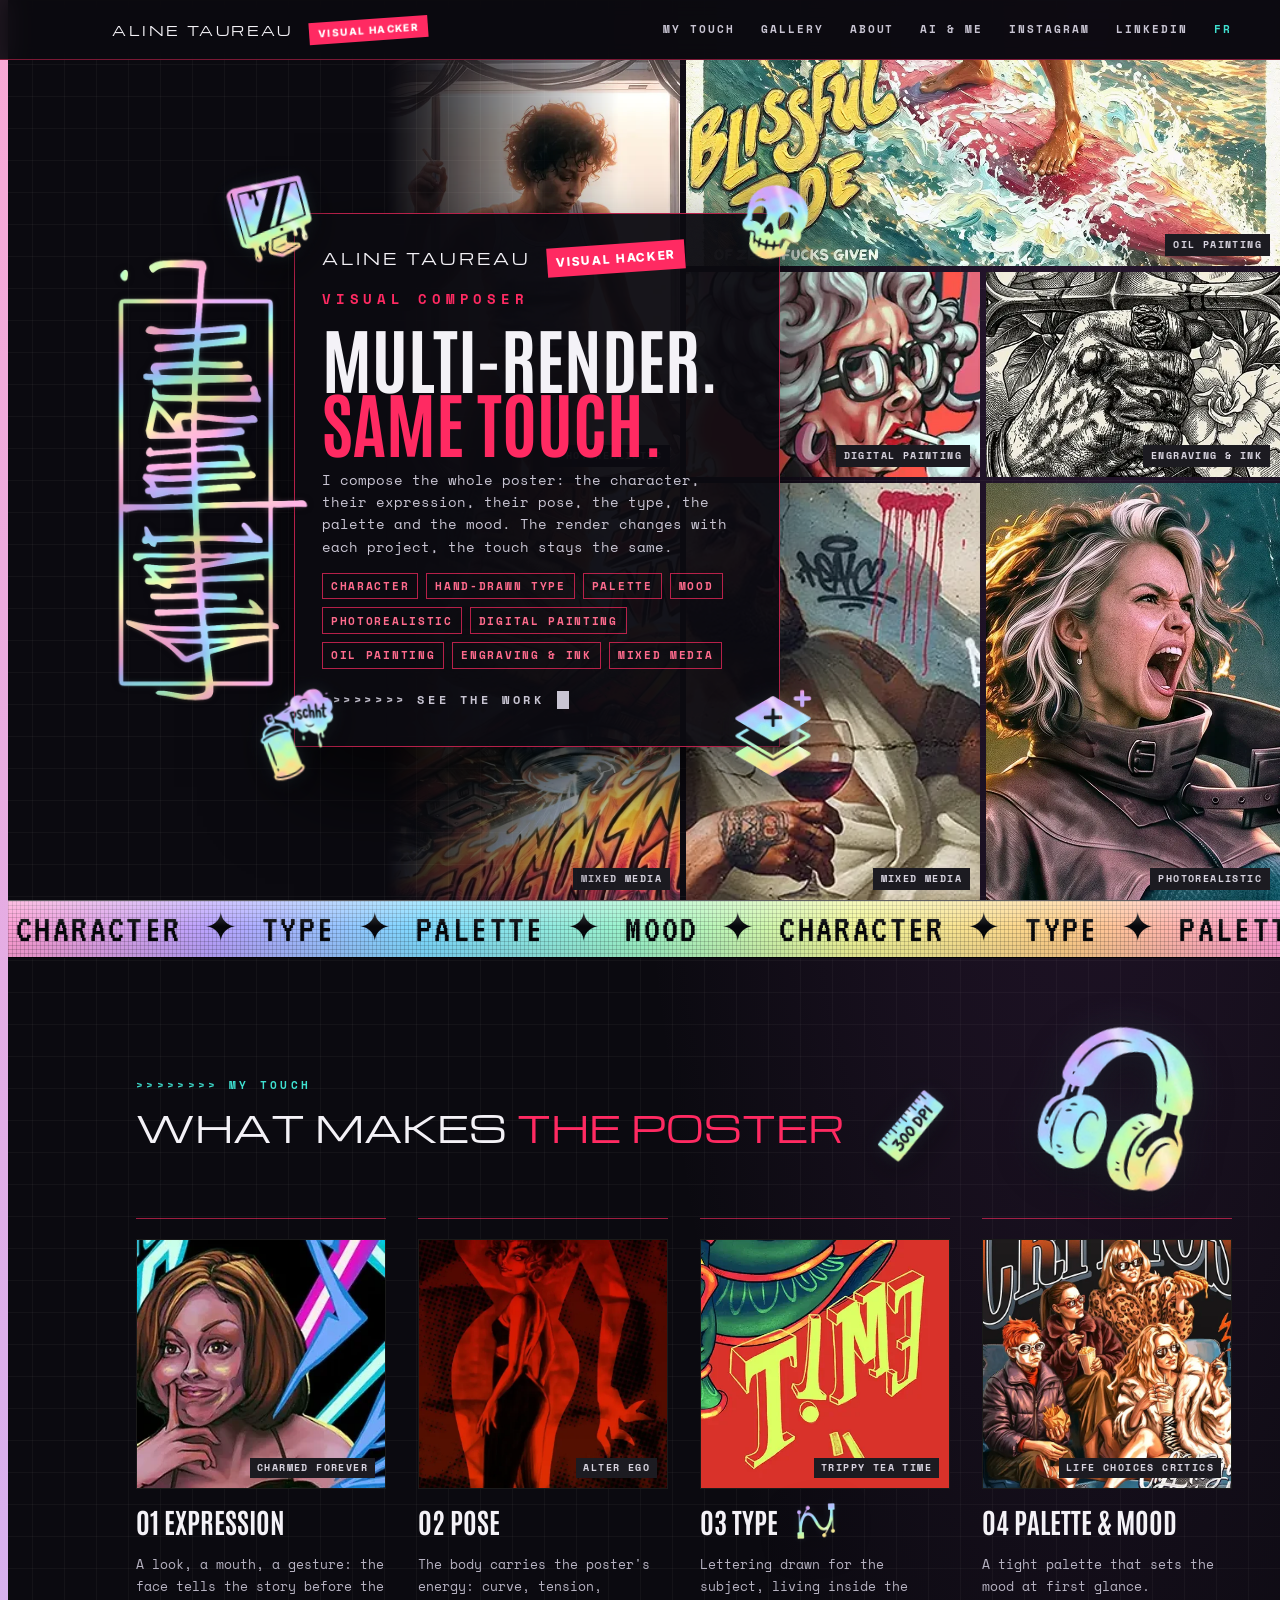
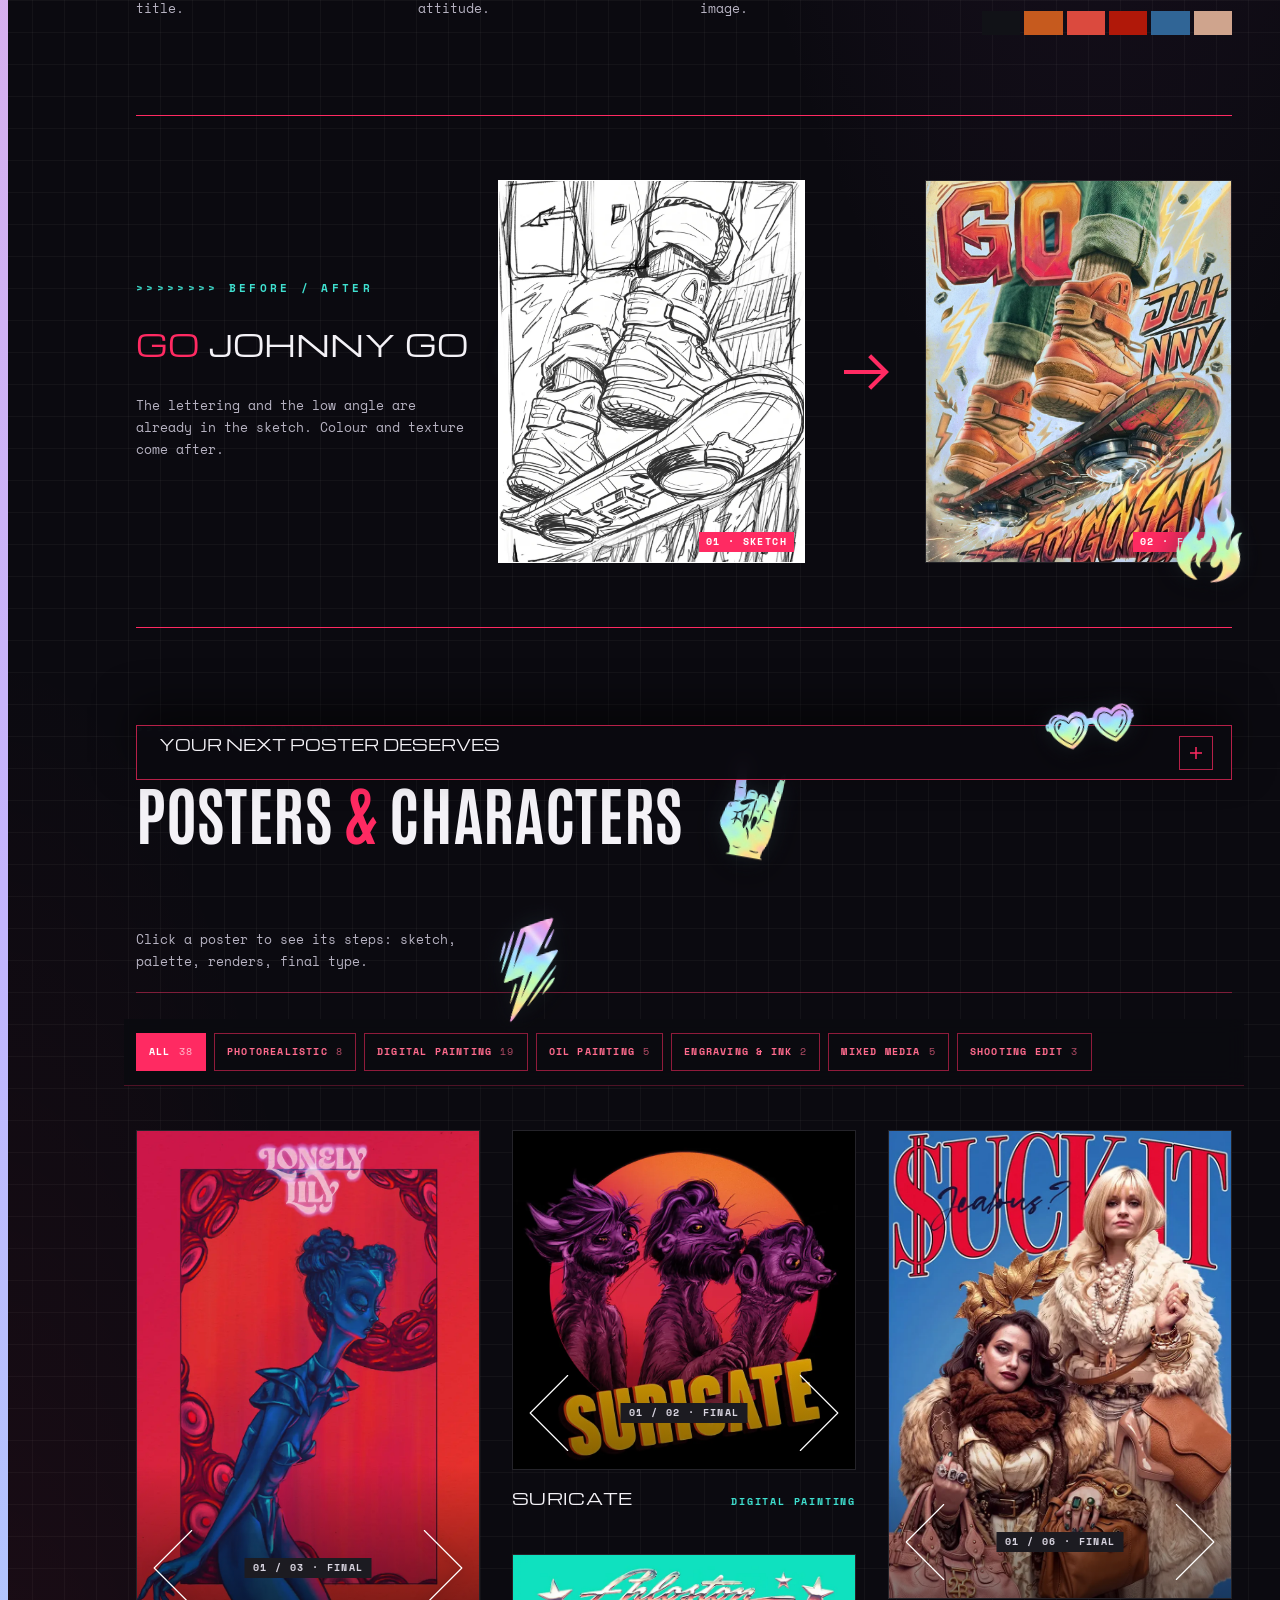
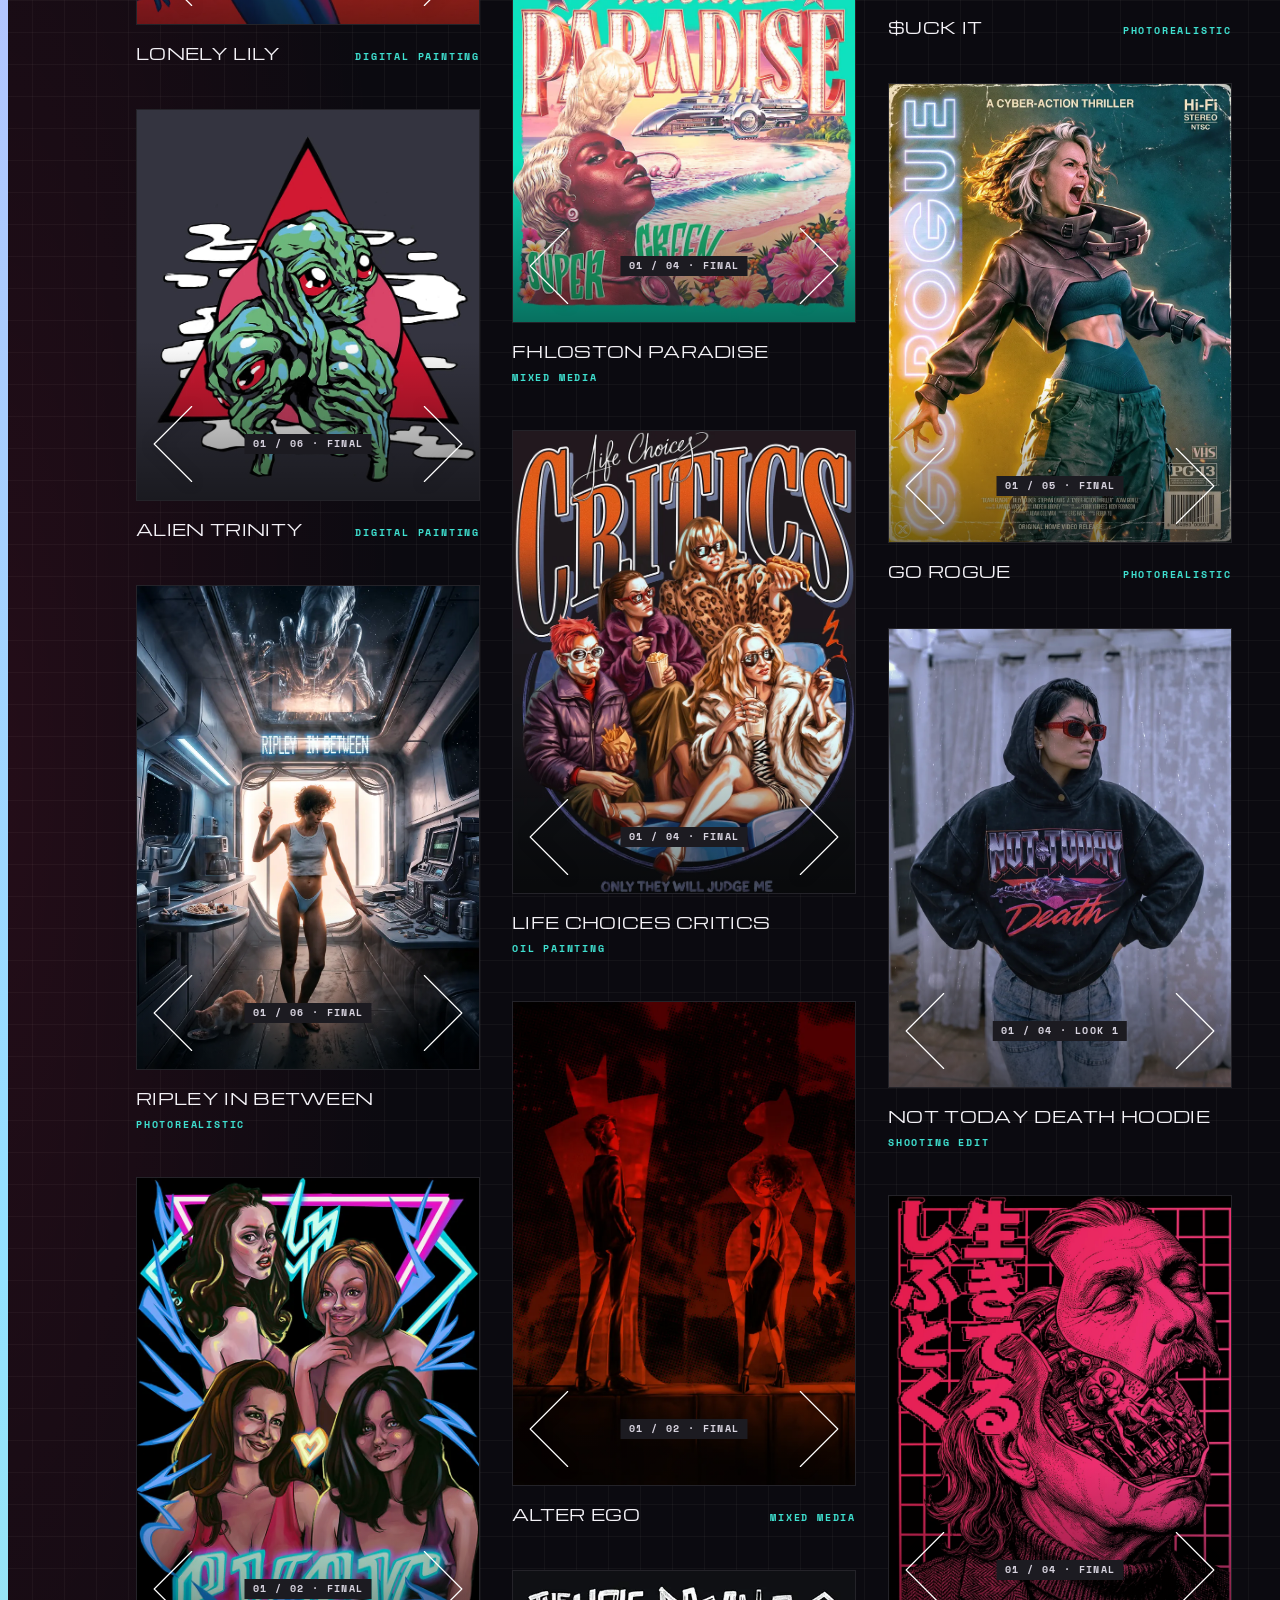
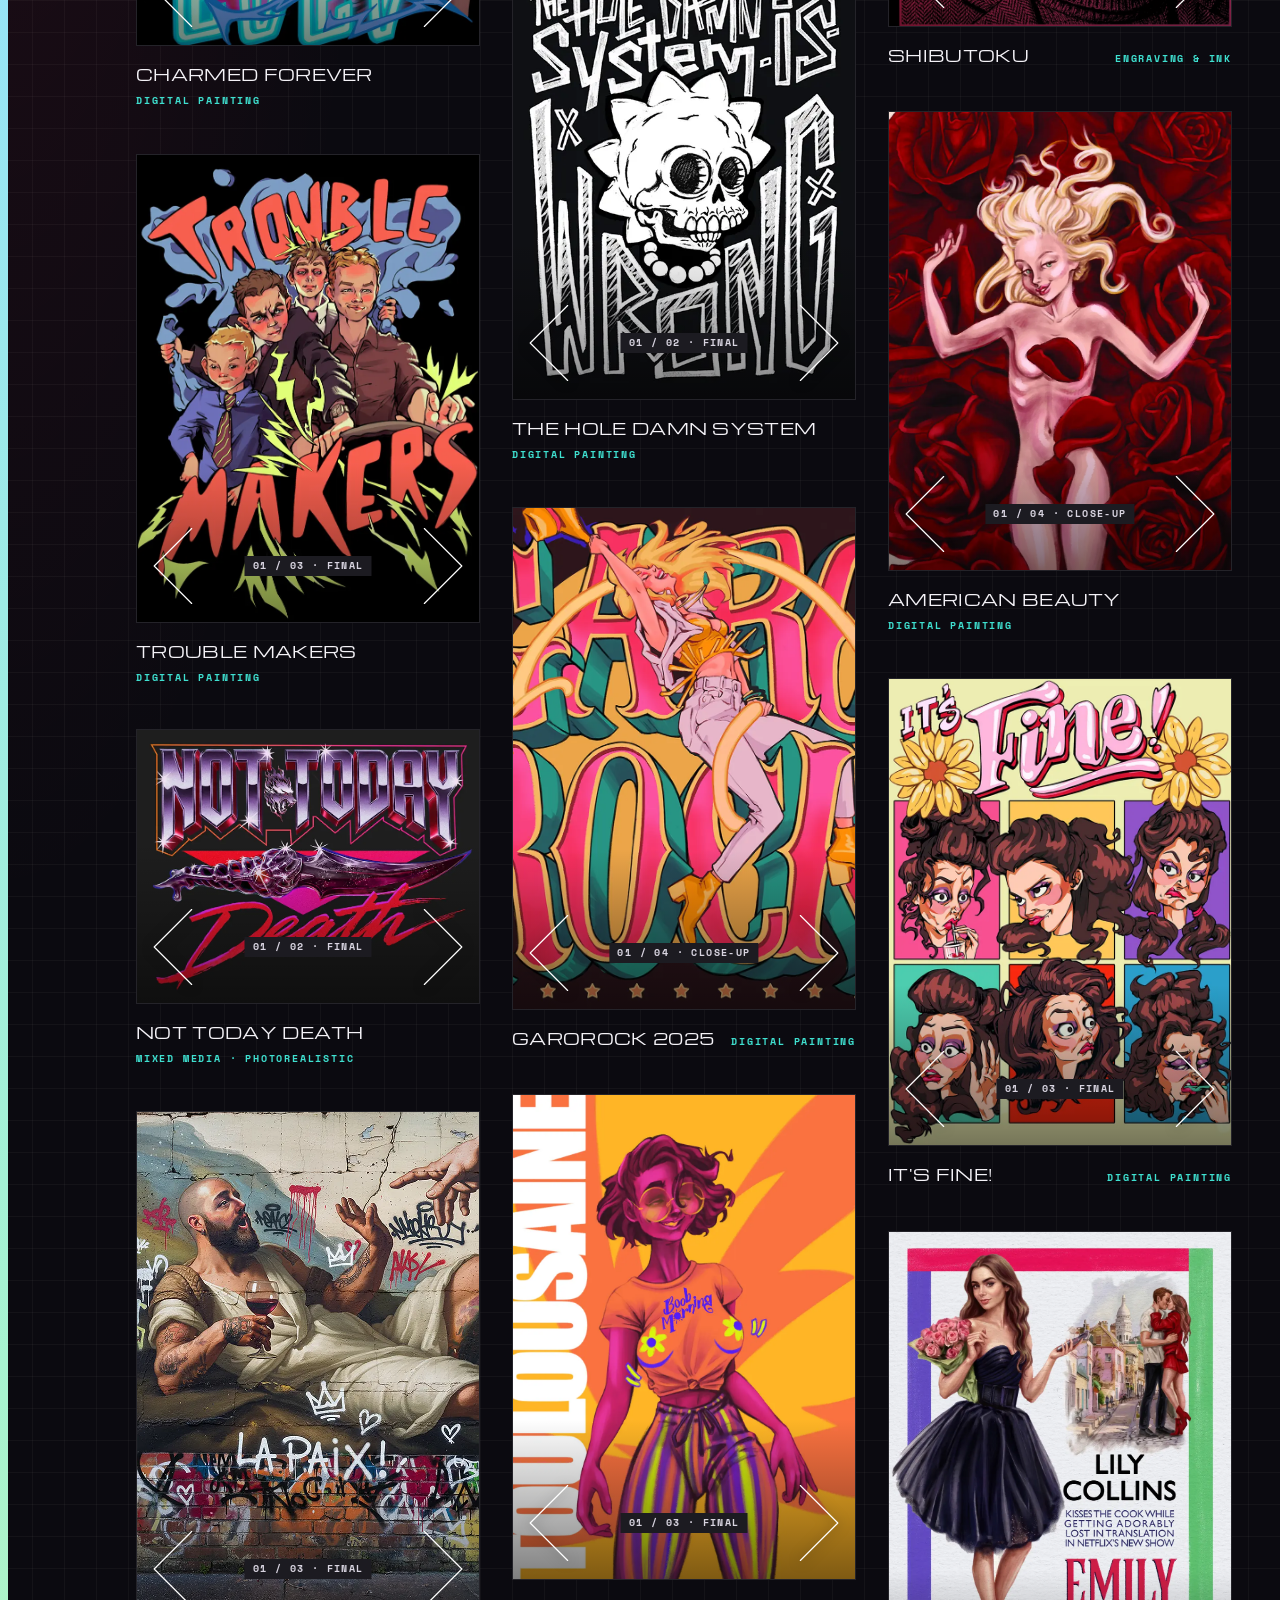
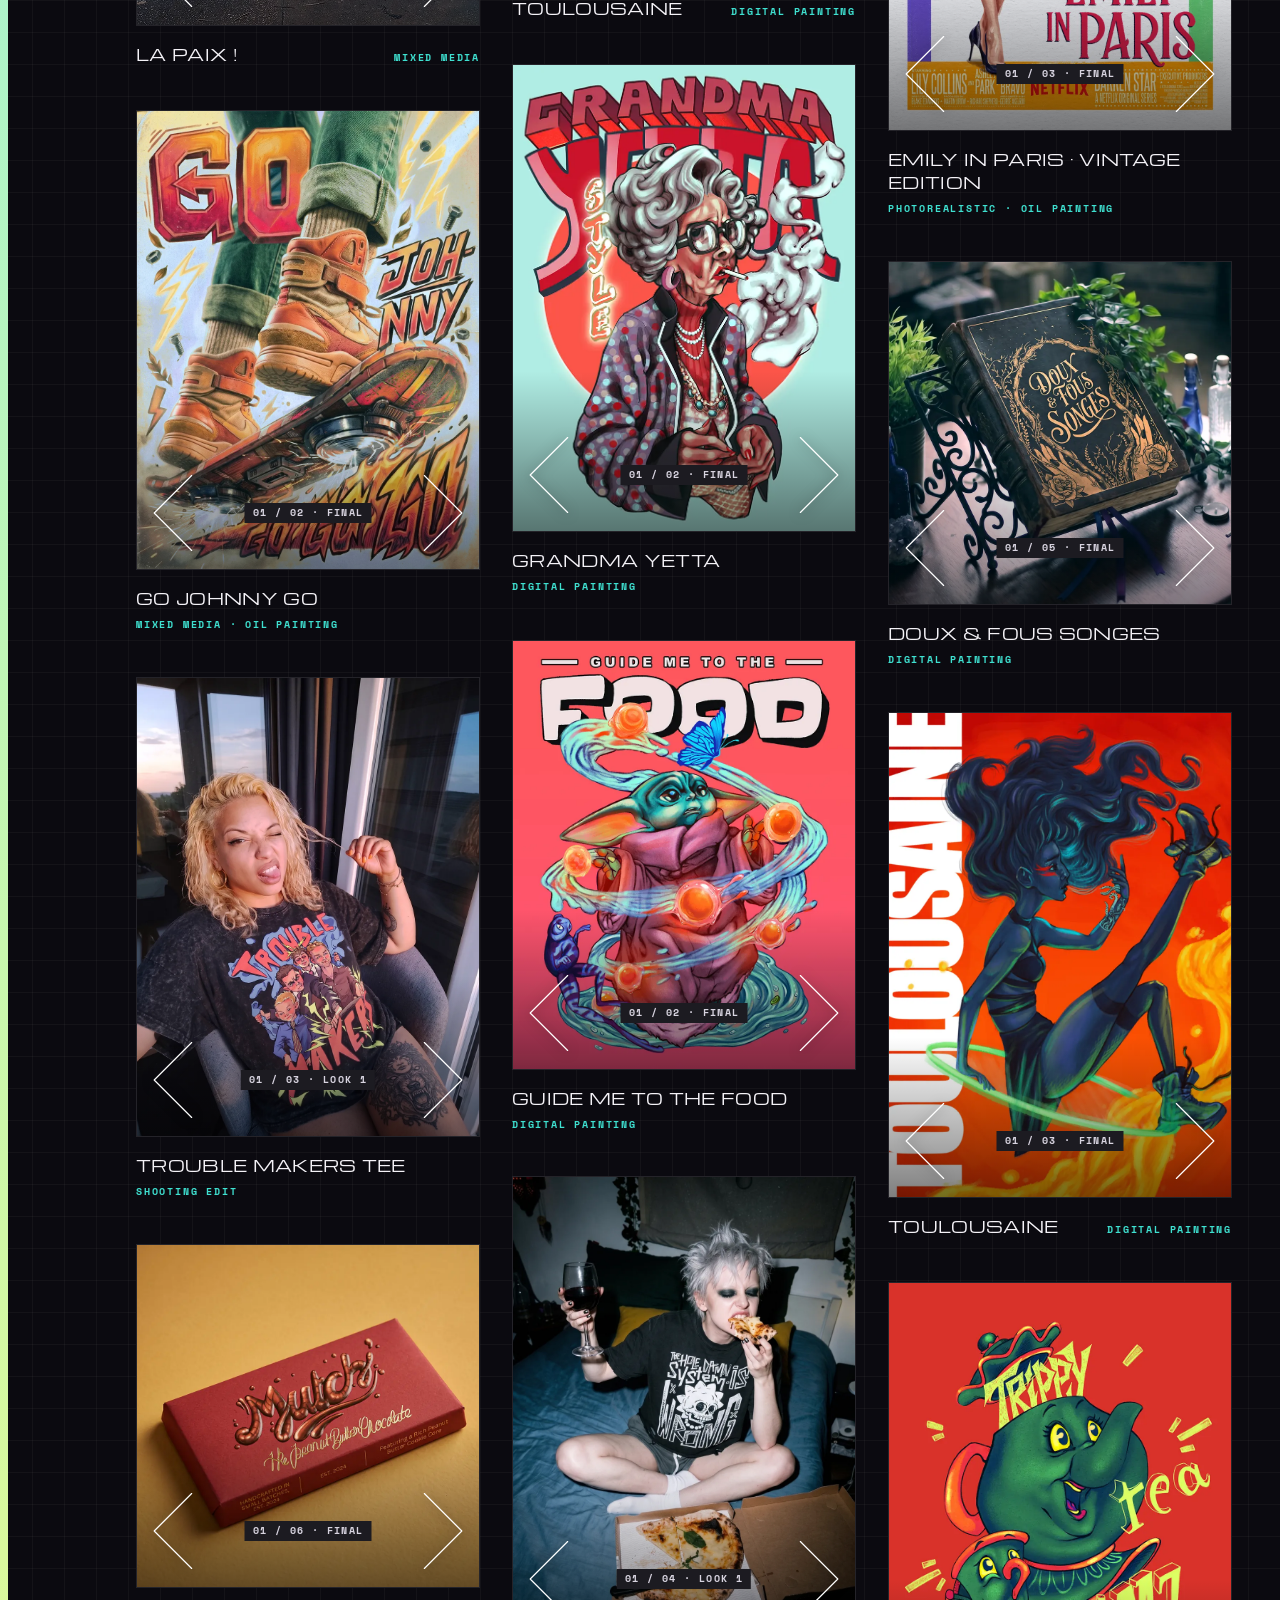
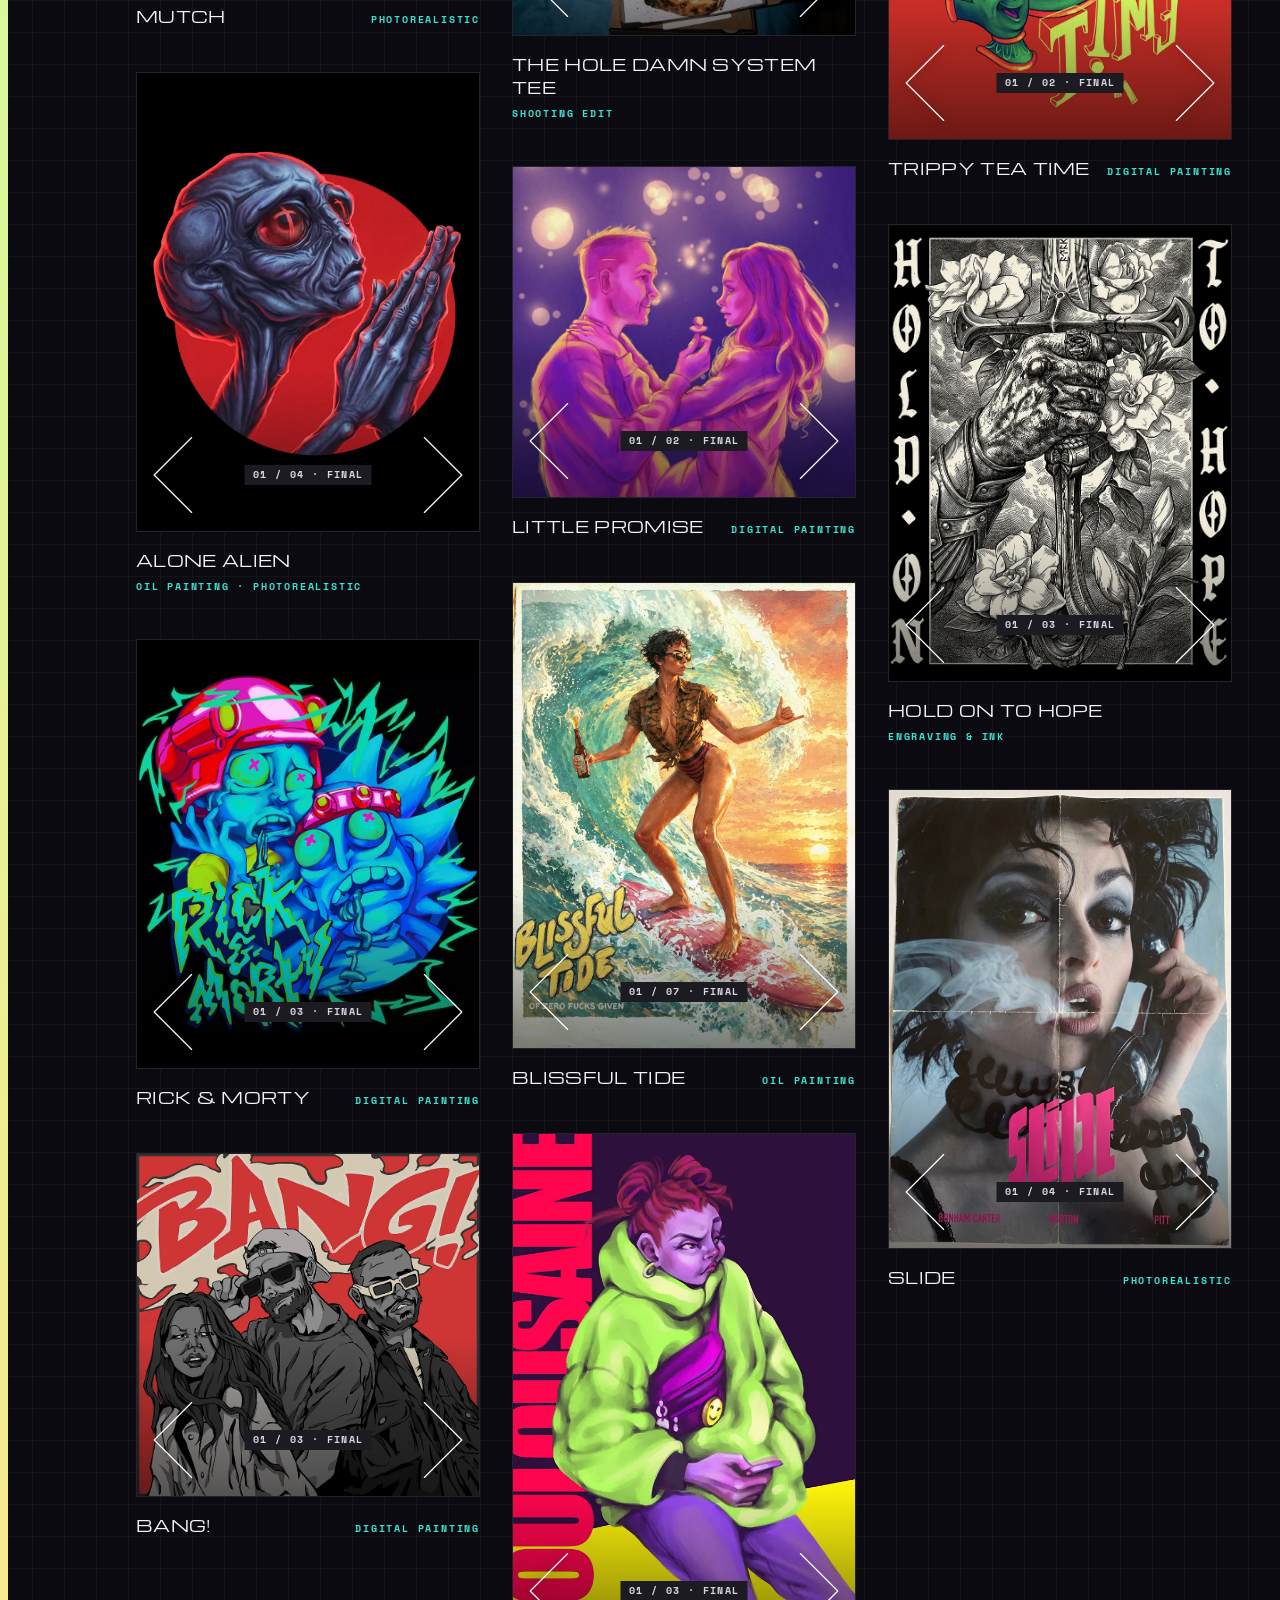
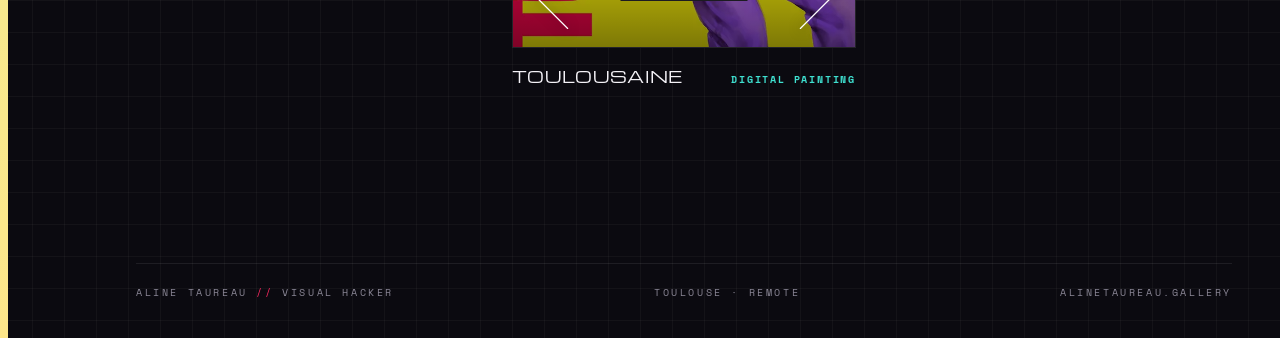
==== commit 83add713: "EN: ruler moved, thumbnail hover zoom" ====
--- a/en/index.html
+++ b/en/index.html
@@ -638,6 +638,10 @@
 /* gros plans : léger zoom au survol, étiquettes gris foncé */
 .h3-tile img{transition:transform .5s cubic-bezier(.2,.8,.2,1)}
 .h3-tile:hover img{transform:scale(1.07)}
+.p3-sq img{transition:transform .5s cubic-bezier(.2,.8,.2,1)}
+.p3-sq:hover img{transform:scale(1.07)}
+.p9-ruler{width:96px;height:auto;transform:rotate(-12deg);margin:-20px 0}
+@media (max-width:560px){.p9-ruler{width:64px;margin:-14px 0}}
 .h3-shade{pointer-events:none}
 .h3-pill{background:#1c1b21 !important;color:#d8d4e0 !important}
 .mn9.on .mn9-nav a:nth-child(4){transition-delay:.3s}
@@ -794,7 +798,7 @@
 <p style="margin: 0 0 10px; font: 700 11px/1 'Space Mono', monospace; letter-spacing: .3em; color: #3fe0d0">&gt;&gt;&gt;&gt;&gt;&gt;&gt;&gt; MY TOUCH</p>
 <div style="display: flex; align-items: center; gap: 18px">
 <h2 style="margin: 0; font-family: Michroma, sans-serif; font-weight: 400; font-size: 36px; text-transform: uppercase">What makes <span style="color: #ff2a62">the poster</span></h2>
-<img class="p3-stk p6-star" src="../v3/stk/sparkles.webp" alt="" aria-hidden="true" style="width: 74px; transform: rotate(-8deg)">
+<img class="p3-stk p9-ruler" src="../v3/stk/ruler-300dpi.webp" alt="" aria-hidden="true">
 </div>
 </div>
 <img class="p3-stk p6-cas" src="../v3/stk/headphones.webp" alt="" aria-hidden="true" style="width: 210px; margin: -60px 10px -40px 0; transform: rotate(10deg)">
@@ -844,7 +848,7 @@
 <p style="margin: 0 0 10px; font: 700 11px/1 'Space Mono', monospace; letter-spacing: .3em; color: #3fe0d0">&gt;&gt;&gt;&gt;&gt;&gt;&gt;&gt; THE GALLERY</p>
 <div class="g6-ttl"><h2 class="g6-h2">Posters <span style="color: #ff2a62">&amp;</span> characters</h2><img class="g6-stk g6-rock" src="../v3/stk/rock-hand.webp" alt="" aria-hidden="true" style="width: 96px; transform: rotate(10deg)"></div>
 </div>
-<div class="g6-desc"><p>Click a poster to see its steps: sketch, palette, renders, final type.</p><span class="g6-bw"><img class="g6-stk g6-ruler" src="../v3/stk/ruler-300dpi.webp" alt="" aria-hidden="true"><img class="g6-stk g6-eye" src="../v3/stk/bolt.webp" alt="" aria-hidden="true"></span></div>
+<div class="g6-desc"><p>Click a poster to see its steps: sketch, palette, renders, final type.</p><img class="g6-stk g6-eye" src="../v3/stk/bolt.webp" alt="" aria-hidden="true"></div>
 </div>
 <div class="g6-filters" role="group" aria-label="Filter the posters">
 <div class="g6-chips" id="chips"></div>
